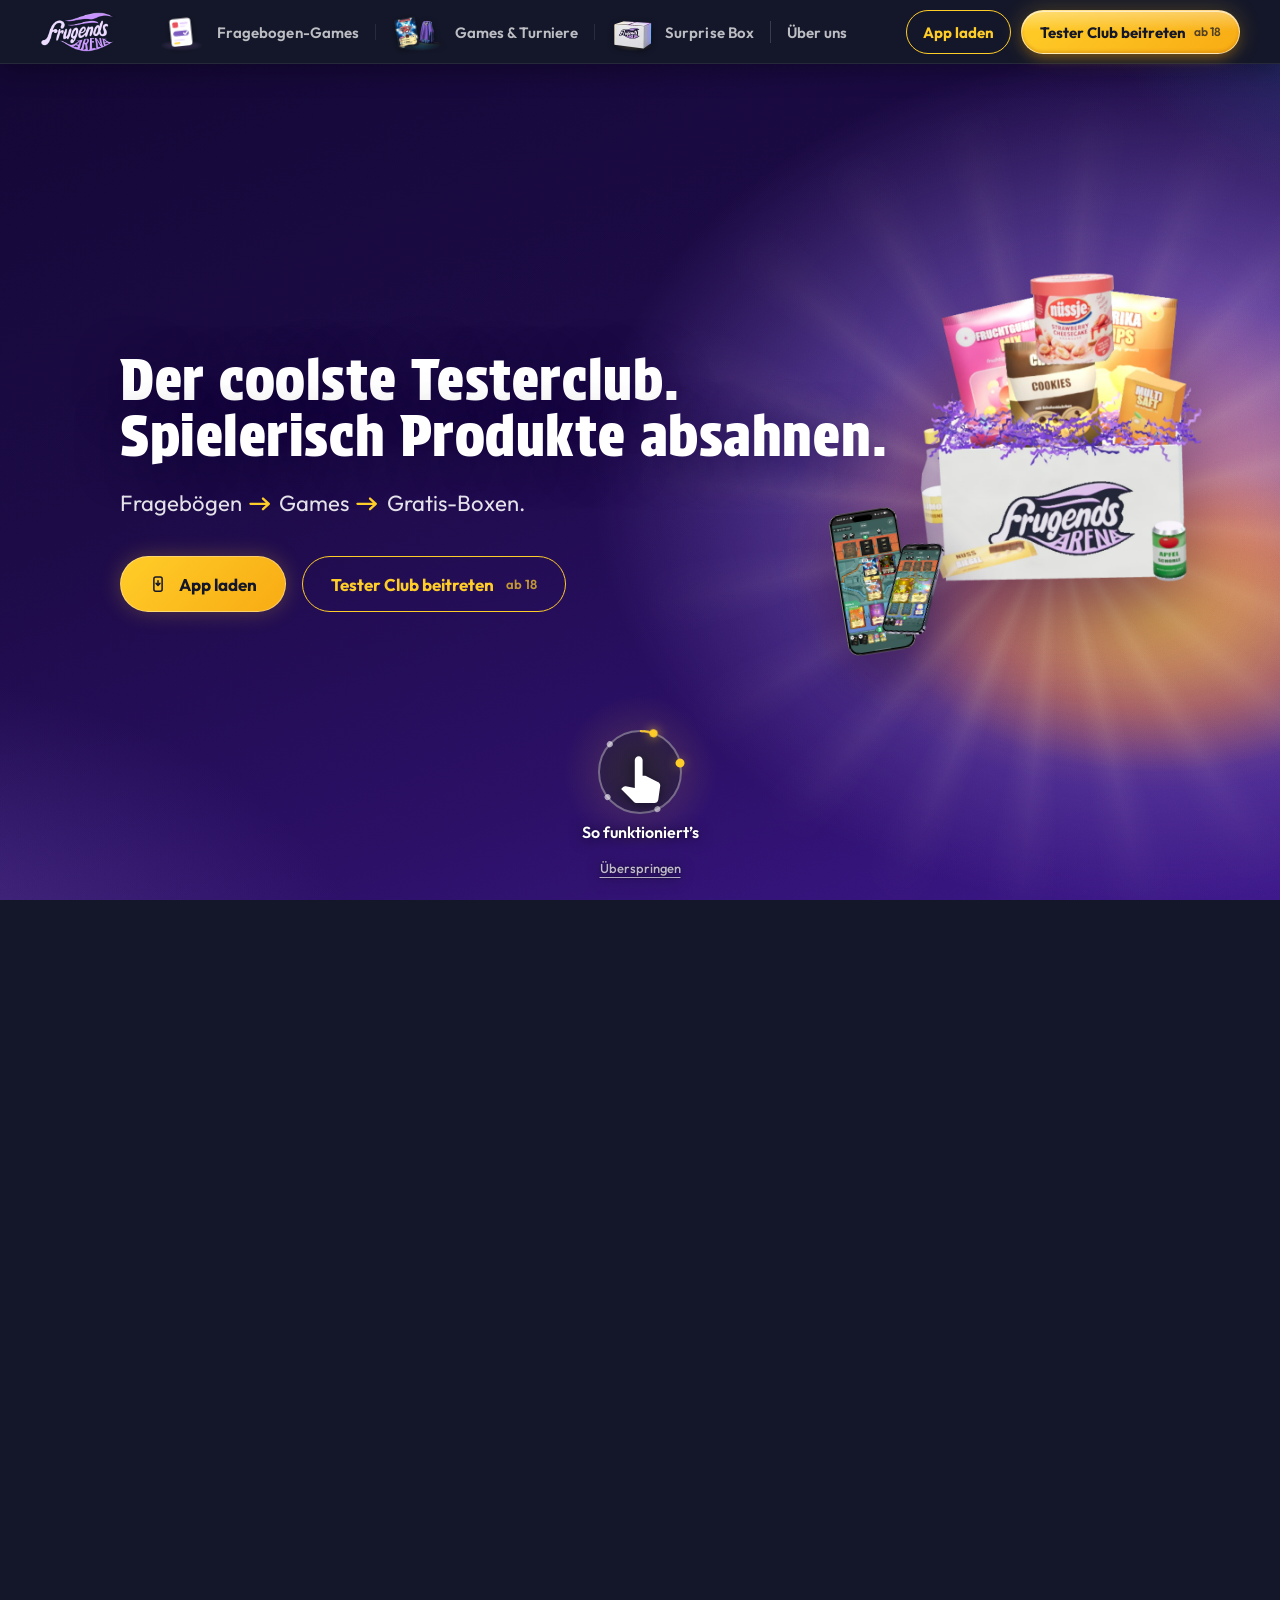
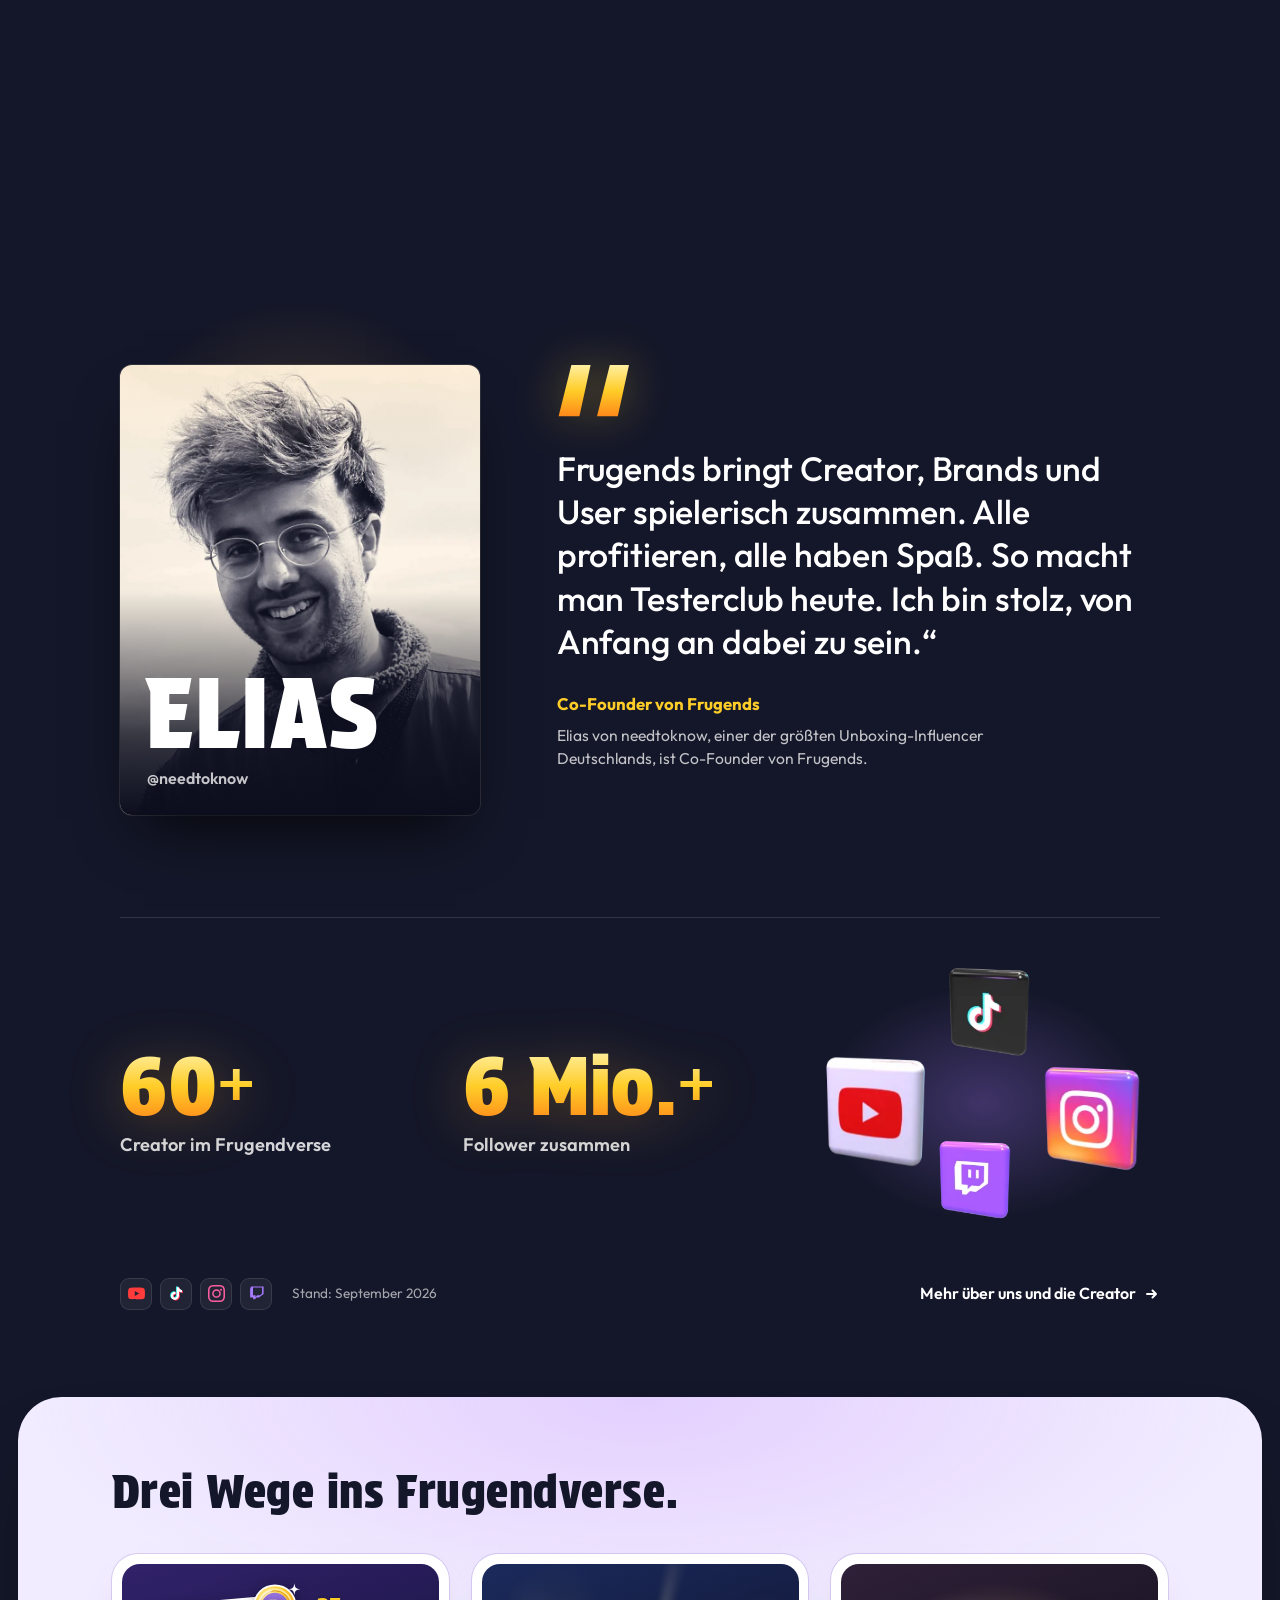
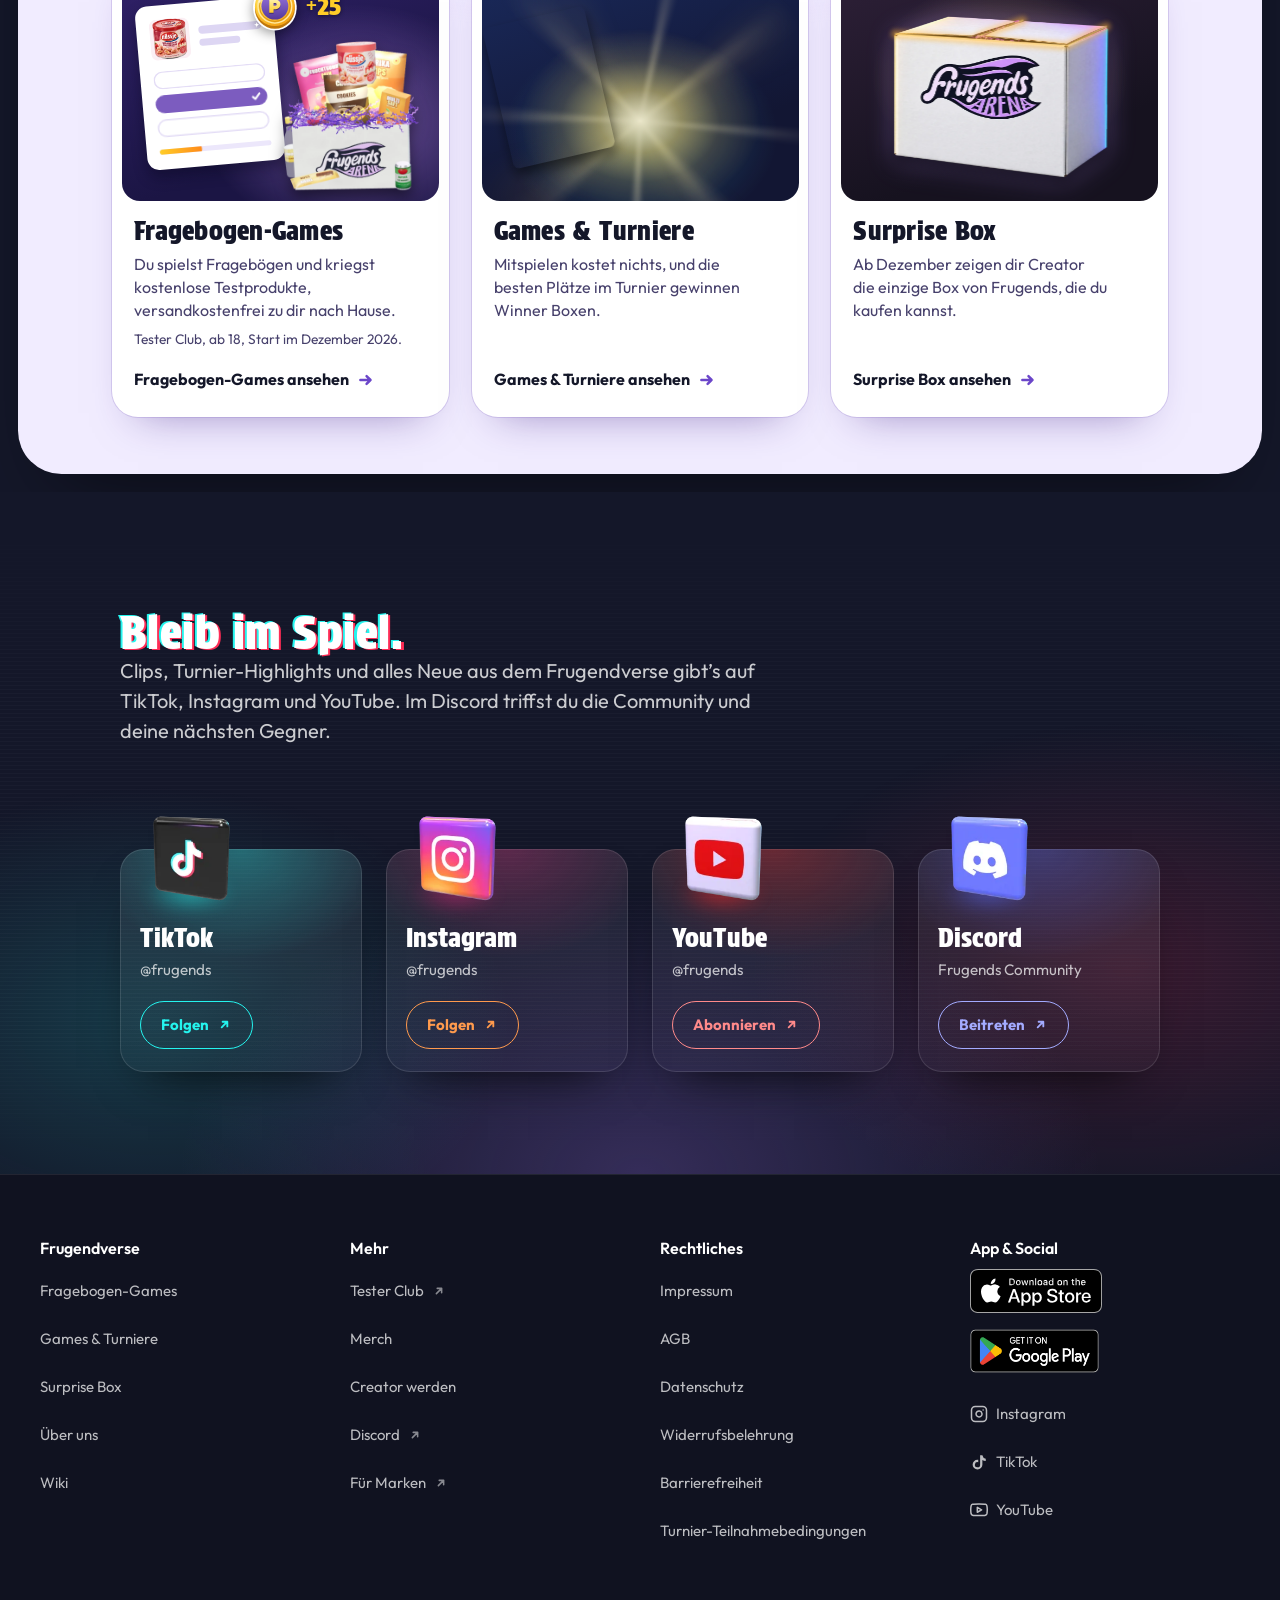
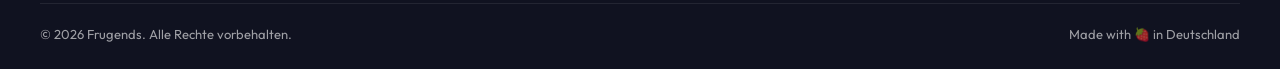
==== index.html @ 18694c2d "staging: Export relaunch/runde-3@bf240bb (2026-10-22 18:13)" ====
<!doctype html>
<html lang="de" class="cinema-snap">
  <head>
<meta name="robots" content="noindex, nofollow">
    <meta charset="utf-8">
    <meta name="viewport" content="width=device-width, initial-scale=1">

    
      
    

    
      <title>Frugends — Mit Power ins Frugendverse!</title>
      <meta name="description" content="Frugends ist das Online-Kartenspiel mit kostenlosen Live-Turnieren in der Arena. Am Ende entscheidet dein Können. Mit Power ins Frugendverse!">
      
    

    <link rel="icon" type="image/png" href="assets/favicon.png">
    <link rel="apple-touch-icon" sizes="180x180" href="assets/apple-touch-icon.png">


    <link href="assets/tokens.css" rel="stylesheet" type="text/css" media="all" />
    <link href="assets/base.css" rel="stylesheet" type="text/css" media="all" />
    <link href="assets/components.css" rel="stylesheet" type="text/css" media="all" />
    <link href="assets/fg-design.css" rel="stylesheet" type="text/css" media="all" />
    <link href="assets/fg-app-modal.css" rel="stylesheet" type="text/css" media="all" />

    <style>
      /* Shopify wickelt jede Section in einen Wrapper-DIV. Die Shell
         (Header/Footer) braucht ihre Kinder als direkte body-Nachbarn
         (sticky Header, .nav-checkbox ~ Sibling-Selektoren) — analog
         zum [data-include]{display:contents}-Trick des Static-Builds. */
      .fg-contents { display: contents; }
    </style>

    
      

<script type="application/ld+json">
{
  "@context": "https://schema.org",
  "@graph": [
    {
      "@type": "Organization",
      "@id": "https://frugends.com/#organization",
      "name": "Frugends",
      "url": "https://frugends.com",
      "logo": "https://christo-malaga.github.io/frugends-relaunch-staging/assets/fg_arena_logo.png",
      "foundingDate": "2025",
      "sameAs": [
        "https://www.instagram.com/frugends/",
        "https://www.tiktok.com/@frugends",
        "https://www.youtube.com/@frugends",
        "https://www.threads.net/@frugends",
        "https://www.twitch.tv/frugends"
      ]
    },
    {
      "@type": "WebSite",
      "@id": "https://frugends.com/#website",
      "url": "https://frugends.com",
      "name": "Frugends",
      "inLanguage": "de-DE",
      "publisher": { "@id": "https://frugends.com/#organization" },
      "potentialAction": {
        "@type": "SearchAction",
        "target": "https://frugends.com/search?q={search_term_string}",
        "query-input": "required name=search_term_string"
      }
    }
  ]
}
</script>

<meta property="og:type" content="website">
<meta property="og:site_name" content="Frugends">
<meta property="og:locale" content="de_DE">
<meta property="og:title" content="Frugends — Mit Power ins Frugendverse!">
<meta property="og:description" content="Frugends ist das Online-Kartenspiel mit kostenlosen Live-Turnieren in der Arena. Am Ende entscheidet dein Können. Mit Power ins Frugendverse!">
<meta property="og:url" content="https://frugends.com">
<meta property="og:image" content="https://christo-malaga.github.io/frugends-relaunch-staging/assets/og-default.png">
<meta property="og:image:width" content="1200">
<meta property="og:image:height" content="630">
<meta name="twitter:card" content="summary_large_image">
<meta name="twitter:title" content="Frugends — Mit Power ins Frugendverse!">
<meta name="twitter:description" content="Frugends ist das Online-Kartenspiel mit kostenlosen Live-Turnieren in der Arena. Am Ende entscheidet dein Können. Mit Power ins Frugendverse!">
<meta name="twitter:image" content="https://christo-malaga.github.io/frugends-relaunch-staging/assets/og-default.png">

    

    <!-- Google Tag Manager -->
    <!-- GTM lokal deaktiviert (PREVIEW_TRACKING=1 zum Aktivieren) -->
    <!-- End Google Tag Manager -->
  </head>

  <body>
    
      <div id="shopify-section-sections--local__fg_header" class="shopify-section shopify-section-group-header_group fg-contents">


<a class="fg-skip" href="#main">Zum Inhalt springen</a>

<header class="site-header fg-kopf" data-fg-kopf
        data-store-ios-qr="https://apps.apple.com/de/app/frugends/id6749146042?ct=hp-qr" data-store-android-qr="https://play.google.com/store/apps/details?id=com.frugends.mobile&amp;referrer=utm_source%3Dfrugends.com%26utm_medium%3Dreferral%26utm_campaign%3Dwebsite%26utm_content%3Dqr">
  <div class="fg-kopf__bar">

    <a class="fg-kopf__logo" href="./" aria-label="Frugends Startseite" aria-current="page">
        <img src="assets/fg_arena_logo.png" alt="" width="76" height="40">
    </a>

    <nav class="fg-kopf__nav" aria-label="Hauptnavigation">
      <ul class="fg-kopf__wege" role="list">
          <li class="fg-kopf__punkt" >
            <a class="fg-kopf__weg fg-weg--produkt" data-fg-mini
               href="pages/fragebogen-games/">
<span class="fg-mini fg-mini--fragebogen" aria-hidden="true">
  <svg class="fg-mini__teil fg-mini__bogen" viewBox="0 0 20 26" focusable="false"><rect class="fg-mini__blatt" x=".5" y=".5" width="19" height="25" rx="3"/><rect class="fg-mini__produkt" x="3" y="3.5" width="5" height="5" rx="1.2"/><rect class="fg-mini__zeile" x="9.5" y="4" width="7.5" height="1.6" rx=".8"/><rect class="fg-mini__zeile fg-mini__zeile--hell" x="9.5" y="6.9" width="5" height="1.6" rx=".8"/><rect class="fg-mini__antwort" x="3" y="11.5" width="14" height="4.6" rx="2.3"/><path class="fg-mini__haken" d="M12.4 13.9l1.3 1.2 2.1-2.4"/><rect class="fg-mini__zeile fg-mini__zeile--hell" x="3" y="19" width="10" height="1.6" rx=".8"/><rect class="fg-mini__punkte" x="3" y="21.8" width="5.5" height="1.5" rx=".75"/></svg>
  <img class="fg-mini__teil fg-mini__box" src="assets/fg-nav-ikon-testbox.webp" alt="" width="120" height="132" loading="lazy" decoding="async" draggable="false">
  <svg class="fg-mini__teil fg-mini__muenze" viewBox="0 0 16 16" focusable="false"><circle class="fg-mini__muenze-rand" cx="8" cy="8" r="7.5"/><circle class="fg-mini__muenze-mitte" cx="8" cy="8" r="5.5"/><path class="fg-mini__muenze-p" d="M6.7 11.2V4.9h1.9a1.85 1.85 0 0 1 0 3.7H6.7"/></svg>
</span>

              <span class="fg-kopf__wort">Fragebogen-Games</span>
            </a>
          </li>
          <li class="fg-kopf__punkt" >
            <a class="fg-kopf__weg fg-weg--arena" data-fg-mini
               href="pages/turniere/">
<span class="fg-mini fg-mini--turniere" aria-hidden="true">
  <img class="fg-mini__teil fg-mini__cape" src="assets/fg-nav-ikon-handy.webp" alt="" width="128" height="102" loading="lazy" decoding="async" draggable="false">
  <img class="fg-mini__teil fg-mini__karte" src="assets/fg-nav-ikon-karte.webp" alt="" width="81" height="112" loading="lazy" decoding="async" draggable="false">
  <img class="fg-mini__teil fg-mini__winner" src="assets/fg-nav-ikon-winner.webp" alt="" width="132" height="102" loading="lazy" decoding="async" draggable="false">
</span>

              <span class="fg-kopf__wort">Games &amp; Turniere</span>
            </a>
          </li>
          <li class="fg-kopf__punkt" >
            <a class="fg-kopf__weg fg-weg--senke" data-fg-mini
               href="pages/surprise-box/">
<span class="fg-mini fg-mini--surprise" aria-hidden="true">
  <span class="fg-mini__teil fg-mini__licht"></span>
  <img class="fg-mini__teil fg-mini__surprise" src="assets/fg-nav-ikon-surprise.webp" alt="" width="150" height="116" loading="lazy" decoding="async" draggable="false">
</span>

              <span class="fg-kopf__wort">Surprise Box</span>
            </a>
          </li>
      </ul>
      <ul class="fg-kopf__liste" role="list">
          <li class="fg-kopf__punkt" >
            <a class="fg-kopf__weg fg-kopf__weg--text" href="pages/uber-uns/">
              <span class="fg-kopf__wort">Über uns</span>
            </a>
          </li>
      </ul>
    </nav>

    <div class="fg-kopf__rechts">
      <a class="fg-pille fg-pille--linie fg-kopf__app fg-kopf__app--linie" href="pages/turniere/"
         data-fg-app="header" data-store-ios="https://apps.apple.com/de/app/frugends/id6749146042?ct=hp-header" data-store-android="https://play.google.com/store/apps/details?id=com.frugends.mobile&amp;referrer=utm_source%3Dfrugends.com%26utm_medium%3Dreferral%26utm_campaign%3Dwebsite%26utm_content%3Dheader"
         aria-haspopup="dialog">App laden</a>
      <a class="fg-pille fg-pille--kopf fg-kopf__tc" href="https://testerclub.frugends.com/?utm_source=frugends.com&utm_medium=referral&utm_campaign=website&utm_content=header" target="_blank" rel="noopener">
Tester Club beitreten        <span class="fg-kopf__alter">ab 18</span>
        <span class="fg-sr">(neuer Tab)</span>
      </a>
      <a class="fg-pille fg-kopf__app fg-kopf__app--handy" href="pages/turniere/"
         data-fg-app="header" data-store-ios="https://apps.apple.com/de/app/frugends/id6749146042?ct=hp-header" data-store-android="https://play.google.com/store/apps/details?id=com.frugends.mobile&amp;referrer=utm_source%3Dfrugends.com%26utm_medium%3Dreferral%26utm_campaign%3Dwebsite%26utm_content%3Dheader"
         aria-haspopup="dialog">App laden</a>

      <button type="button" class="fg-kopf__burger" data-fg-burger
              aria-expanded="false" aria-controls="fg-menue" aria-label="Menü öffnen">
        <span class="fg-kopf__burger-linie" aria-hidden="true"></span>
        <span class="fg-kopf__burger-linie" aria-hidden="true"></span>
      </button>
    </div>

  </div>
</header>

<div class="fg-menue" id="fg-menue" data-fg-menue role="dialog" aria-modal="true" aria-labelledby="fg-menue-titel" hidden>
  <div class="fg-menue__leiste">
    <h2 class="fg-sr" id="fg-menue-titel">Menü</h2>
    <button type="button" class="fg-menue__zu" data-fg-menue-zu aria-label="Menü schließen">
      <span class="fg-kopf__burger-linie" aria-hidden="true"></span>
      <span class="fg-kopf__burger-linie" aria-hidden="true"></span>
    </button>
  </div>
  <div class="fg-menue__flaeche">
  <nav class="fg-menue__innen" aria-label="Wege und Seiten">

    <ul class="fg-menue__wege" role="list">
          <li >
            <a class="fg-menue__weg fg-weg--produkt" data-fg-mini href="pages/fragebogen-games/">
              <span class="fg-menue__bild">
<span class="fg-mini fg-mini--fragebogen" aria-hidden="true">
  <svg class="fg-mini__teil fg-mini__bogen" viewBox="0 0 20 26" focusable="false"><rect class="fg-mini__blatt" x=".5" y=".5" width="19" height="25" rx="3"/><rect class="fg-mini__produkt" x="3" y="3.5" width="5" height="5" rx="1.2"/><rect class="fg-mini__zeile" x="9.5" y="4" width="7.5" height="1.6" rx=".8"/><rect class="fg-mini__zeile fg-mini__zeile--hell" x="9.5" y="6.9" width="5" height="1.6" rx=".8"/><rect class="fg-mini__antwort" x="3" y="11.5" width="14" height="4.6" rx="2.3"/><path class="fg-mini__haken" d="M12.4 13.9l1.3 1.2 2.1-2.4"/><rect class="fg-mini__zeile fg-mini__zeile--hell" x="3" y="19" width="10" height="1.6" rx=".8"/><rect class="fg-mini__punkte" x="3" y="21.8" width="5.5" height="1.5" rx=".75"/></svg>
  <img class="fg-mini__teil fg-mini__box" src="assets/fg-nav-ikon-testbox.webp" alt="" width="120" height="132" loading="lazy" decoding="async" draggable="false">
  <svg class="fg-mini__teil fg-mini__muenze" viewBox="0 0 16 16" focusable="false"><circle class="fg-mini__muenze-rand" cx="8" cy="8" r="7.5"/><circle class="fg-mini__muenze-mitte" cx="8" cy="8" r="5.5"/><path class="fg-mini__muenze-p" d="M6.7 11.2V4.9h1.9a1.85 1.85 0 0 1 0 3.7H6.7"/></svg>
</span>

              </span>
              <span class="fg-menue__text">
                <span class="fg-menue__titel">Fragebogen-Games</span>
              </span>
            </a>
          </li>
          <li >
            <a class="fg-menue__weg fg-weg--arena" data-fg-mini href="pages/turniere/">
              <span class="fg-menue__bild">
<span class="fg-mini fg-mini--turniere" aria-hidden="true">
  <img class="fg-mini__teil fg-mini__cape" src="assets/fg-nav-ikon-handy.webp" alt="" width="128" height="102" loading="lazy" decoding="async" draggable="false">
  <img class="fg-mini__teil fg-mini__karte" src="assets/fg-nav-ikon-karte.webp" alt="" width="81" height="112" loading="lazy" decoding="async" draggable="false">
  <img class="fg-mini__teil fg-mini__winner" src="assets/fg-nav-ikon-winner.webp" alt="" width="132" height="102" loading="lazy" decoding="async" draggable="false">
</span>

              </span>
              <span class="fg-menue__text">
                <span class="fg-menue__titel">Games &amp; Turniere</span>
              </span>
            </a>
          </li>
          <li >
            <a class="fg-menue__weg fg-weg--senke" data-fg-mini href="pages/surprise-box/">
              <span class="fg-menue__bild">
<span class="fg-mini fg-mini--surprise" aria-hidden="true">
  <span class="fg-mini__teil fg-mini__licht"></span>
  <img class="fg-mini__teil fg-mini__surprise" src="assets/fg-nav-ikon-surprise.webp" alt="" width="150" height="116" loading="lazy" decoding="async" draggable="false">
</span>

              </span>
              <span class="fg-menue__text">
                <span class="fg-menue__titel">Surprise Box</span>
              </span>
            </a>
          </li>
    </ul>

    <ul class="fg-menue__links" role="list">
          <li >
            <a class="fg-menue__link" href="pages/uber-uns/"
>
Über uns            </a>
          </li>
          <li >
            <a class="fg-menue__link" href="pages/wiki/"
>
Wiki            </a>
          </li>
          <li >
            <a class="fg-menue__link" href="pages/merch/"
>
Merch            </a>
          </li>
          <li >
            <a class="fg-menue__link" href="https://discord.gg/ZKPhmDGtXy"
 target="_blank" rel="noopener">
Discord                <svg class="fg-raus" viewBox="0 0 16 16" aria-hidden="true" focusable="false"><path d="M5 11 11 5M6 5h5v5" fill="none" stroke="currentColor" stroke-width="1.8" stroke-linecap="round" stroke-linejoin="round"/></svg>
                <span class="fg-sr">(neuer Tab)</span>
            </a>
          </li>
    </ul>

    <div class="fg-menue__aufrufe">
      <a class="fg-pille fg-pille--gross" href="pages/turniere/"
         data-fg-app="menu" data-store-ios="https://apps.apple.com/de/app/frugends/id6749146042?ct=hp-menu" data-store-android="https://play.google.com/store/apps/details?id=com.frugends.mobile&amp;referrer=utm_source%3Dfrugends.com%26utm_medium%3Dreferral%26utm_campaign%3Dwebsite%26utm_content%3Dmenu"
         aria-haspopup="dialog">App laden</a>
      <a class="fg-pille fg-pille--gross fg-pille--linie" href="https://testerclub.frugends.com/?utm_source=frugends.com&utm_medium=referral&utm_campaign=website&utm_content=menu" target="_blank" rel="noopener">
Tester Club beitreten        <span class="fg-menue__alter">ab 18</span>
        <span class="fg-sr">(neuer Tab)</span>
      </a>
    </div>

  </nav>
  </div>
</div>


</div>
<div id="shopify-section-sections--local__my_company" class="shopify-section shopify-section-group-header_group">



</div>
    

    <main id="main">
      <div id="shopify-section-template--local__hero" class="shopify-section"><script>
  (function (h) {
    if ((window.scrollY || 0) > 5) return;
    h.classList.add('fgi-startbild-an');
    window.addEventListener('scroll', function () {
      if (window.scrollY > 24 && !document.querySelector('.fgi-start')) h.classList.remove('fgi-startbild-an');
    }, { passive: true });
  })(document.documentElement);
</script>
<link href="assets/fgi-hero.css" rel="stylesheet" type="text/css" media="all" />
<section class="fgi fgi-insel" data-fg-island="hero" data-section-id="template--local__hero">
  <div data-fg-root>
<div class="fgi-fallback"><div class="fgi-fallback__erst"><div class="h3d__intro"><div class="h3d__intro-inner container"><div class="p-hero__text fgi-intro"><h1 id="hero-titel" class="p-hero__titel fgi-titel"><span class="fgi-titel__satz">Der coolste Testerclub.</span> <span class="fgi-titel__satz">Spielerisch Produkte absahnen.</span></h1><p class="p-hero__sub fgi-unterzeile"><span class="p-hero__satz"><span class="p-hero__vorpfeil">Fragebögen<svg class="p-hero__pfeil" viewBox="0 0 24 14" aria-hidden="true" focusable="false"><path d="M1.5 7h19M14.5 1.5L20.5 7l-6 5.5" fill="none" stroke="currentColor" stroke-width="2.4" stroke-linecap="round" stroke-linejoin="round"></path></svg></span> <span class="p-hero__vorpfeil">Games<svg class="p-hero__pfeil" viewBox="0 0 24 14" aria-hidden="true" focusable="false"><path d="M1.5 7h19M14.5 1.5L20.5 7l-6 5.5" fill="none" stroke="currentColor" stroke-width="2.4" stroke-linecap="round" stroke-linejoin="round"></path></svg></span> <span class="p-hero__wort">Gratis-Boxen.</span></span></p><div class="fgi-aufrufe"><div class="fgi-aufruf"><button type="button" class="fg-pille fg-pille--gross fgi-app" aria-haspopup="dialog"><svg class="fg-pille__ico" viewBox="0 0 24 24" aria-hidden="true" focusable="false"><rect x="6.5" y="2.5" width="11" height="19" rx="2.6" fill="none" stroke="currentColor" stroke-width="2"></rect><path d="M12 7.5v6.2M9.4 11.2 12 13.8l2.6-2.6" fill="none" stroke="currentColor" stroke-width="2" stroke-linecap="round" stroke-linejoin="round"></path></svg><span class="fgi-lang">App laden</span><span class="fgi-kurz" aria-hidden="true">App laden</span></button></div><div class="fgi-aufruf"><a class="fg-pille fg-pille--gross fg-pille--linie fgi-tc" href="https://testerclub.frugends.com/?utm_source=frugends.com&amp;utm_medium=referral&amp;utm_campaign=website&amp;utm_content=hero" target="_blank" rel="noopener" title="Voranmeldung als Tester: Bewerbung jetzt, ab 18, Start des Tester Clubs im Dezember 2026"><span class="fgi-lang">Tester Club beitreten</span><span class="fgi-kurz" aria-hidden="true">Tester Club beitreten</span><span class="fgi-tc__alter">ab 18</span></a></div></div></div><div class="fgi-startbild" aria-hidden="true"><div class="fgi-startbild__welt"><div class="fgi-startbild__licht"></div><div class="fgi-startbild__strahlen"></div><div class="fgi-startbild__korn"></div></div><div class="fgi-startbild__dinge"><span class="fgi-startbild__ding fgi-startbild__ding--box"></span><span class="fgi-startbild__ding fgi-startbild__ding--handy"></span></div></div></div></div><button type="button" class="h3d__hinweis" data-ruht="" aria-label="Weiter" aria-describedby=":R9:"><span class="h3d__hinweis-inhalt"><span class="h3d__dial" aria-hidden="true"><span class="h3d__dial-glut"></span><span class="h3d__dial-welle"></span><span class="h3d__dial-spur"></span><span class="h3d__dial-halb h3d__dial-halb--r"><span class="h3d__dial-bogen"></span></span><span class="h3d__dial-halb h3d__dial-halb--l"><span class="h3d__dial-bogen"></span></span><span class="h3d__dial-station" style="--w:77.42deg"></span><span class="h3d__dial-station" style="--w:154.84deg"></span><span class="h3d__dial-station" style="--w:232.26deg"></span><span class="h3d__dial-station" style="--w:312.58deg"></span><span class="h3d__dial-kopf"></span><span class="h3d__dial-mitte"><span class="h3d__geste"><span class="h3d__geste-welle"></span><span class="h3d__geste-hand"><svg viewBox="4 4 16 20" focusable="false" aria-hidden="true"><path fill="currentColor" d="M18.84 15.87l-4.54-2.26c-.17-.07-.35-.11-.54-.11H13v-6c0-.83-.67-1.5-1.5-1.5S10 6.67 10 7.5v10.74l-3.43-.72c-.08-.01-.15-.03-.24-.03-.31 0-.59.13-.79.33l-.79.8 4.94 4.94c.27.27.65.44 1.06.44h6.79c.75 0 1.36-.55 1.47-1.28l.75-5.27c.01-.07.02-.14.02-.2 0-.62-.38-1.16-.91-1.38z"></path></svg></span></span></span></span></span></button><span id=":R9:" class="h3d__hinweis-sr">So funktioniert’s</span><span class="fgi-tipp__text" aria-hidden="true">So funktioniert’s</span><a class="fgi-tipp__weg" href="#fgi-nach-hero">Überspringen</a></div><ol id="fgi-beats" class="fgi-fallback__beats" aria-label="Das Frugendverse"><li><strong>Free Unboxing für deine Fragebogen-Games.</strong> Spiel dich durch die Fragen und hol dir die Testbox mit neuen Sachen cooler Brands. Versand inklusive, ab 18. <a href="pages/fragebogen-games/">Fragebogen-Game ausprobieren</a></li><li><strong>Krasse Turniere, echte Rewards.</strong> Jetzt das Kartenspiel, ab Dezember ein zweites Game. Die Besten im Turnier holen Winner Boxen. <a href="pages/turniere/">Games &amp; Turniere ansehen</a></li><li><strong>Die Surprise Box. Ab Dezember.</strong> Deine Lieblings-Creator zeigen sie zuerst, dann packst du selbst aus. Die einzige Box von Frugends, die du kaufen kannst. <a href="pages/surprise-box/">Surprise Box ansehen</a></li><li><strong>Jedes Spiel bringt Frugends Points.</strong> Sammle sie, steig Level für Level auf und hol dir Rewards. Je mehr Points, desto größer die Box.</li></ol><span id="fgi-nach-hero" class="fgi-nach-hero" tabindex="-1"></span></div>
  </div>
</section>
<script type="module" src="assets/fgi-hero.js"></script>


</div>
<div id="shopify-section-template--local__creator" class="shopify-section"><link href="assets/fgi-elias.css" rel="stylesheet" type="text/css" media="all" />
<section id="creator" class="fgi fgi-insel fgi-elias-insel" data-fg-island="elias" data-section-id="template--local__creator" aria-labelledby="creator-titel">
  <div data-fg-root>
<div class="fge"><div class="fge__innen"><h2 id="creator-titel" class="fge-sr">Creator im Frugendverse</h2><figure class="fge__stimme"><div class="fge__bild"><figure class="rw-held"><div class="rw-held__bild"><img src="assets/fgi-elias-giOr6X70.webp" width="800" height="1000" alt="Elias (@needtoknow), Co-Founder von Frugends" loading="lazy" decoding="async"/></div><figcaption><span class="rw-held__name">Elias</span><span class="rw-held__handle">@needtoknow</span></figcaption></figure></div><blockquote class="fge__zitat"><svg class="fge__marke" viewBox="0 0 96 64" aria-hidden="true" focusable="false"><defs><linearGradient id="fge-marke-gold" x1="0" y1="0" x2="0" y2="1"><stop offset="0" stop-color="#ffefa0"></stop><stop offset="0.5" stop-color="#ffcd28"></stop><stop offset="1" stop-color="#ff8a1a"></stop></linearGradient></defs><path d="M18 0h24L28 64H2Z M66 0h24L76 64H50Z" fill="url(#fge-marke-gold)"></path></svg><p>Frugends bringt Creator, Brands und User spielerisch zusammen. Alle profitieren, alle haben Spaß. So macht man Testerclub heute. Ich bin stolz, von Anfang an dabei zu sein.“</p></blockquote><figcaption class="fge__von"><span class="fge__rolle">Co-Founder von Frugends</span><span class="fge__satz">Elias von needtoknow, einer der größten Unboxing-Influencer Deutschlands, ist Co-Founder von Frugends.</span></figcaption></figure><div class="fge-band"><dl class="fge-kpis"><div class="fge-kpi fge-kpi--creator"><dt>Creator im Frugendverse</dt><dd><span class="fge-sr">60+</span><span class="fge-kpi__zahl" data-kpi="creator" aria-hidden="true">60+</span></dd></div><div class="fge-kpi fge-kpi--follower"><dt>Follower zusammen</dt><dd><span class="fge-sr">6 Mio.+</span><span class="fge-kpi__zahl" data-kpi="follower" aria-hidden="true">6 Mio.+</span></dd></div></dl><div class="fge-kacheln"><span class="fge-kachel fge-kachel--0"><span class="fg-kachel fg-kachel--youtube" aria-hidden="true"><img class="fg-kachel__streifen" src="assets/fg-kachel-youtube.webp" width="4608" height="192" alt="" loading="lazy" decoding="async" draggable="false"/></span></span><span class="fge-kachel fge-kachel--1"><span class="fg-kachel fg-kachel--tiktok" aria-hidden="true"><img class="fg-kachel__streifen" src="assets/fg-kachel-tiktok.webp" width="4608" height="192" alt="" loading="lazy" decoding="async" draggable="false"/></span></span><span class="fge-kachel fge-kachel--2"><span class="fg-kachel fg-kachel--instagram" aria-hidden="true"><img class="fg-kachel__streifen" src="assets/fg-kachel-instagram.webp" width="4608" height="192" alt="" loading="lazy" decoding="async" draggable="false"/></span></span><span class="fge-kachel fge-kachel--3"><span class="fg-kachel fg-kachel--twitch" aria-hidden="true"><img class="fg-kachel__streifen" src="assets/fg-kachel-twitch.webp" width="4608" height="192" alt="" loading="lazy" decoding="async" draggable="false"/></span></span></div><div class="fge-band__fuss"><ul class="fge-glyphen" aria-label="Plattformen der Creator"><li class="fge-glyph fge-glyph--youtube"><svg viewBox="0 0 24 24" aria-hidden="true" focusable="false"><path d="M23.5 6.2a3.02 3.02 0 0 0-2.12-2.14C19.5 3.55 12 3.55 12 3.55s-7.5 0-9.38.51A3.02 3.02 0 0 0 .5 6.2 31.5 31.5 0 0 0 0 12a31.5 31.5 0 0 0 .5 5.8 3.02 3.02 0 0 0 2.12 2.14c1.88.51 9.38.51 9.38.51s7.5 0 9.38-.51a3.02 3.02 0 0 0 2.12-2.14A31.5 31.5 0 0 0 24 12a31.5 31.5 0 0 0-.5-5.8zM9.6 15.6V8.4l6.2 3.6z" fill="currentColor" fill-rule="evenodd"></path></svg><span class="fge-sr">YouTube</span></li><li class="fge-glyph fge-glyph--tiktok"><svg viewBox="0 0 24 24" aria-hidden="true" focusable="false"><path d="M16.6 5.82s.51.5 0 0A4.28 4.28 0 0 1 15.54 3h-3.09v12.4a2.59 2.59 0 0 1-2.59 2.5 2.6 2.6 0 0 1-2.6-2.6c0-1.72 1.66-3.01 3.37-2.48V9.66c-3.45-.46-6.47 2.22-6.47 5.64 0 3.33 2.76 5.7 5.69 5.7 3.14 0 5.69-2.55 5.69-5.7V9.01a7.35 7.35 0 0 0 4.3 1.38V7.3s-1.88.09-3.24-1.48z" fill="#25F4EE" transform="translate(-1.2,-0.8)"></path><path d="M16.6 5.82s.51.5 0 0A4.28 4.28 0 0 1 15.54 3h-3.09v12.4a2.59 2.59 0 0 1-2.59 2.5 2.6 2.6 0 0 1-2.6-2.6c0-1.72 1.66-3.01 3.37-2.48V9.66c-3.45-.46-6.47 2.22-6.47 5.64 0 3.33 2.76 5.7 5.69 5.7 3.14 0 5.69-2.55 5.69-5.7V9.01a7.35 7.35 0 0 0 4.3 1.38V7.3s-1.88.09-3.24-1.48z" fill="#FE2C55" transform="translate(1.2,0.8)"></path><path d="M16.6 5.82s.51.5 0 0A4.28 4.28 0 0 1 15.54 3h-3.09v12.4a2.59 2.59 0 0 1-2.59 2.5 2.6 2.6 0 0 1-2.6-2.6c0-1.72 1.66-3.01 3.37-2.48V9.66c-3.45-.46-6.47 2.22-6.47 5.64 0 3.33 2.76 5.7 5.69 5.7 3.14 0 5.69-2.55 5.69-5.7V9.01a7.35 7.35 0 0 0 4.3 1.38V7.3s-1.88.09-3.24-1.48z" fill="#fff"></path></svg><span class="fge-sr">TikTok</span></li><li class="fge-glyph fge-glyph--instagram"><svg viewBox="0 0 24 24" aria-hidden="true" focusable="false"><path d="M12 2.16c3.2 0 3.58.01 4.85.07 3.25.15 4.77 1.69 4.92 4.92.06 1.27.07 1.65.07 4.85s-.01 3.58-.07 4.85c-.15 3.23-1.66 4.77-4.92 4.92-1.27.06-1.65.07-4.85.07s-3.58-.01-4.85-.07c-3.26-.15-4.77-1.7-4.92-4.92-.06-1.27-.07-1.65-.07-4.85s.01-3.58.07-4.85C2.38 3.92 3.9 2.38 7.15 2.23 8.42 2.17 8.8 2.16 12 2.16M12 0C8.74 0 8.33.01 7.05.07 2.7.27.27 2.69.07 7.05.01 8.33 0 8.74 0 12s.01 3.67.07 4.95c.2 4.36 2.62 6.78 6.98 6.98C8.33 23.99 8.74 24 12 24s3.67-.01 4.95-.07c4.35-.2 6.78-2.62 6.98-6.98.06-1.28.07-1.69.07-4.95s-.01-3.67-.07-4.95c-.2-4.35-2.62-6.78-6.98-6.98C15.67.01 15.26 0 12 0m0 5.84A6.16 6.16 0 1 0 18.16 12 6.16 6.16 0 0 0 12 5.84M12 16a4 4 0 1 1 4-4 4 4 0 0 1-4 4m6.41-10.85a1.44 1.44 0 1 0 1.44 1.44 1.44 1.44 0 0 0-1.44-1.44z" fill="currentColor" fill-rule="evenodd"></path></svg><span class="fge-sr">Instagram</span></li><li class="fge-glyph fge-glyph--twitch"><svg viewBox="0 0 24 24" aria-hidden="true" focusable="false"><path d="M4.27 2 3 5.27v12.46h4.27V20h2.4l2.26-2.27h3.47L22 12.53V2zm15.6 9.87-2.67 2.66h-4.27l-2.33 2.34v-2.34H7.07V3.6h12.8z" fill="currentColor" fill-rule="evenodd"></path></svg><span class="fge-sr">Twitch</span></li></ul><p class="fge__stand">Stand: September 2026</p><a class="fge__link" href="pages/uber-uns/#creator">Mehr über uns und die Creator<svg viewBox="0 0 16 16" width="16" height="16" aria-hidden="true" focusable="false"><path d="M3 8h9M8.5 4.5 12 8l-3.5 3.5" fill="none" stroke="currentColor" stroke-width="2" stroke-linecap="round" stroke-linejoin="round"></path></svg></a></div></div></div></div>
  </div>
</section>
<script type="module" src="assets/fgi-elias.js"></script>


</div>
<div id="shopify-section-template--local__tueren" class="shopify-section"><link href="assets/fgi-tueren.css" rel="stylesheet" type="text/css" media="all" />
<section class="fgi fgi-insel" data-fg-island="tueren" data-du-bist-hier="keine" data-section-id="template--local__tueren">
  <div data-fg-root>
<div class="fgw-sektion"><div class="fgw-sektion__innen"><p class="fgw-hier fgw-hier--fragebogen-games" aria-current="page"><span class="fgw-hier__punkt" aria-hidden="true"></span><span class="fgw-hier__vor">Du bist hier:</span><strong class="fgw-hier__name">Fragebogen-Games</strong><span class="fg-szene fgw-hier__szene" aria-hidden="true"><img class="fg-szene__folge" src="assets/fg-nav-szene-fragebogen.webp" width="2304" height="96" alt="" loading="lazy" decoding="async" draggable="false"/></span></p><p class="fgw-hier fgw-hier--turniere" aria-current="page"><span class="fgw-hier__punkt" aria-hidden="true"></span><span class="fgw-hier__vor">Du bist hier:</span><strong class="fgw-hier__name">Games &amp; Turniere</strong><span class="fg-szene fgw-hier__szene" aria-hidden="true"><img class="fg-szene__folge" src="assets/fg-nav-szene-turniere.webp" width="2304" height="96" alt="" loading="lazy" decoding="async" draggable="false"/></span></p><p class="fgw-hier fgw-hier--surprise-box" aria-current="page"><span class="fgw-hier__punkt" aria-hidden="true"></span><span class="fgw-hier__vor">Du bist hier:</span><strong class="fgw-hier__name">Surprise Box</strong><span class="fg-szene fgw-hier__szene" aria-hidden="true"><img class="fg-szene__folge" src="assets/fg-nav-szene-surprise.webp" width="2304" height="96" alt="" loading="lazy" decoding="async" draggable="false"/></span></p><h2 class="fgw-sektion__titel"><span class="fgw-titel--start">Drei Wege ins Frugendverse.</span><span class="fgw-titel--pfad">Noch zwei Wege ins Frugendverse.</span></h2><ul class="fgw-liste"><li class="fgw fgw--fragebogen-games"><div class="fgw__szene" aria-hidden="true"><span class="fgw-fb__bogen"><span class="fgw-fb__kopf"><img class="fgw-fb__produkt" src="assets/fgi-nuessje-strawberry-cheesecake-aSY-u2sn.webp" width="300" height="300" alt="" loading="lazy" decoding="async" draggable="false"/><span class="fgw-fb__frage"><i></i><i></i></span></span><span class="fgw-fb__antworten"><i class="fgw-fb__antwort"></i><i class="fgw-fb__antwort fgw-fb__antwort--wahl"><svg viewBox="0 0 16 16" aria-hidden="true" focusable="false"><path d="M3.5 8.5 6.5 11.5 12.5 4.5"></path></svg></i><i class="fgw-fb__antwort"></i></span><span class="fgw-fb__fortschritt"><i></i></span></span><span class="fgw-fb__muenze"><img src="data:image/svg+xml,%3Csvg%20xmlns%3D%22http%3A%2F%2Fwww.w3.org%2F2000%2Fsvg%22%20viewBox%3D%220%200%20120%20120%22%3E%3Cdefs%3E%0A%3CradialGradient%20id%3D%22f%22%20cx%3D%22.34%22%20cy%3D%22.3%22%20r%3D%22.85%22%3E%3Cstop%20offset%3D%220%22%20stop-color%3D%22%23fff4b8%22%2F%3E%3Cstop%20offset%3D%22.42%22%20stop-color%3D%22%23ffd23d%22%2F%3E%3Cstop%20offset%3D%221%22%20stop-color%3D%22%23f0960c%22%2F%3E%3C%2FradialGradient%3E%0A%3ClinearGradient%20id%3D%22m%22%20x1%3D%220%22%20y1%3D%220%22%20x2%3D%220%22%20y2%3D%221%22%3E%3Cstop%20offset%3D%220%22%20stop-color%3D%22%239a76e0%22%2F%3E%3Cstop%20offset%3D%221%22%20stop-color%3D%22%2355399a%22%2F%3E%3C%2FlinearGradient%3E%0A%3ClinearGradient%20id%3D%22p%22%20x1%3D%220%22%20y1%3D%220%22%20x2%3D%220%22%20y2%3D%221%22%3E%3Cstop%20offset%3D%220%22%20stop-color%3D%22%23fff1a8%22%2F%3E%3Cstop%20offset%3D%221%22%20stop-color%3D%22%23ffcd28%22%2F%3E%3C%2FlinearGradient%3E%0A%3C%2Fdefs%3E%0A%3Cg%20transform%3D%22translate(56%2058)%22%3E%3Ccircle%20cy%3D%226%22%20r%3D%2250%22%20fill%3D%22%23fff%22%2F%3E%3Ccircle%20r%3D%2250%22%20fill%3D%22%23fff%22%2F%3E%0A%3Ccircle%20cy%3D%226%22%20r%3D%2246%22%20fill%3D%22%23bf760a%22%2F%3E%3Ccircle%20r%3D%2246%22%20fill%3D%22url(%23f)%22%2F%3E%0A%3Ccircle%20r%3D%2239%22%20fill%3D%22none%22%20stroke%3D%22%23ffeaa3%22%20stroke-width%3D%223%22%2F%3E%3Ccircle%20r%3D%2235.5%22%20fill%3D%22none%22%20stroke%3D%22%23c9820c%22%20stroke-width%3D%222%22%20opacity%3D%22.75%22%2F%3E%0A%3Ccircle%20r%3D%2231%22%20fill%3D%22url(%23m)%22%2F%3E%0A%3Cpath%20d%3D%22M-13%20-15H2A11%2011%200%200%201%202%207H-3V15H-13ZM-3%20-7H1A3%203%200%200%201%201%20-1H-3Z%22%20transform%3D%22translate(0%202.6)%22%20fill%3D%22%2324173f%22%20fill-rule%3D%22evenodd%22%20opacity%3D%22.55%22%2F%3E%0A%3Cpath%20d%3D%22M-13%20-15H2A11%2011%200%200%201%202%207H-3V15H-13ZM-3%20-7H1A3%203%200%200%201%201%20-1H-3Z%22%20fill%3D%22url(%23p)%22%20fill-rule%3D%22evenodd%22%2F%3E%0A%3Cpath%20d%3D%22M-35%20-10A37%2037%200%200%201%20-10%20-35%22%20fill%3D%22none%22%20stroke%3D%22%23fff%22%20stroke-width%3D%225%22%20stroke-linecap%3D%22round%22%20opacity%3D%22.6%22%2F%3E%3C%2Fg%3E%0A%3Cg%20transform%3D%22translate(101%2019)%22%3E%3Cpath%20d%3D%22M0%20-14C1.5%20-3%203%20-1.5%2014%200C3%201.5%201.5%203%200%2014C-1.5%203%20-3%201.5%20-14%200C-3%20-1.5%20-1.5%20-3%200%20-14Z%22%20fill%3D%22%23fff%22%2F%3E%3C%2Fg%3E%0A%3Cg%20transform%3D%22translate(14%20101)%20scale(.5)%22%3E%3Cpath%20d%3D%22M0%20-14C1.5%20-3%203%20-1.5%2014%200C3%201.5%201.5%203%200%2014C-1.5%203%20-3%201.5%20-14%200C-3%20-1.5%20-1.5%20-3%200%20-14Z%22%20fill%3D%22%23fff%22%2F%3E%3C%2Fg%3E%0A%3C%2Fsvg%3E" width="120" height="120" alt="" draggable="false"/><b>+25</b></span><span class="fgw-fb__box fgw__vt"><img class="fgw-fb__boxbild" src="assets/fgi-surprise-box-v5W9mDfN.webp" width="680" height="720" alt="" loading="lazy" decoding="async" draggable="false"/></span></div><div class="fgw__text"><h3 class="fgw__titel">Fragebogen-Games</h3><p class="fgw__satz">Du spielst Fragebögen und kriegst kostenlose Testprodukte, versandkostenfrei zu dir nach Hause.</p><p class="fgw__hinweis">Tester Club, ab 18, Start im Dezember 2026.</p><a class="fgw__link" href="pages/fragebogen-games/">Fragebogen-Games ansehen<svg viewBox="0 0 16 16" aria-hidden="true" focusable="false"><path d="M3 8h9M8.5 4.5 12 8l-3.5 3.5"></path></svg></a></div></li><li class="fgw fgw--turniere"><div class="fgw__szene" aria-hidden="true"><span class="vt-glanz" aria-hidden="true"><i class="vt-glanz__strahlen"></i><i class="vt-glanz__strahlen vt-glanz__strahlen--2"></i><i class="vt-glanz__halo"></i><svg class="vt-glanz__funke" viewBox="-14 -14 28 28" style="left:13%;top:15%;--d:0s;--s:1"><path d="M0 -14C1.5 -3 3 -1.5 14 0C3 1.5 1.5 3 0 14C-1.5 3 -3 1.5 -14 0C-3 -1.5 -1.5 -3 0 -14Z"></path></svg><svg class="vt-glanz__funke" viewBox="-14 -14 28 28" style="left:86%;top:10%;--d:1.1s;--s:0.7"><path d="M0 -14C1.5 -3 3 -1.5 14 0C3 1.5 1.5 3 0 14C-1.5 3 -3 1.5 -14 0C-3 -1.5 -1.5 -3 0 -14Z"></path></svg><svg class="vt-glanz__funke" viewBox="-14 -14 28 28" style="left:92%;top:38%;--d:2.4s;--s:1"><path d="M0 -14C1.5 -3 3 -1.5 14 0C3 1.5 1.5 3 0 14C-1.5 3 -3 1.5 -14 0C-3 -1.5 -1.5 -3 0 -14Z"></path></svg><svg class="vt-glanz__funke" viewBox="-14 -14 28 28" style="left:7%;top:42%;--d:3.2s;--s:0.7"><path d="M0 -14C1.5 -3 3 -1.5 14 0C3 1.5 1.5 3 0 14C-1.5 3 -3 1.5 -14 0C-3 -1.5 -1.5 -3 0 -14Z"></path></svg><svg class="vt-glanz__funke" viewBox="-14 -14 28 28" style="left:64%;top:4%;--d:1.7s;--s:0.85"><path d="M0 -14C1.5 -3 3 -1.5 14 0C3 1.5 1.5 3 0 14C-1.5 3 -3 1.5 -14 0C-3 -1.5 -1.5 -3 0 -14Z"></path></svg><svg class="vt-glanz__funke" viewBox="-14 -14 28 28" style="left:31%;top:6%;--d:2.9s;--s:0.6"><path d="M0 -14C1.5 -3 3 -1.5 14 0C3 1.5 1.5 3 0 14C-1.5 3 -3 1.5 -14 0C-3 -1.5 -1.5 -3 0 -14Z"></path></svg></span><img class="fgw-gt__karte" src="assets/fgi-card-cherry-charger-Mk6RALkl.webp" width="512" height="708" alt="" loading="lazy" decoding="async" draggable="false"/><img class="fgw-gt__handy" src="assets/turniere-game2-cape.webp" width="640" height="525" alt="" loading="lazy" decoding="async" draggable="false"/><span class="fgw-gt__box fgw__vt"><img class="fgw-gt__boxbild" src="assets/wb-box-winner.webp" width="900" height="675" alt="" loading="lazy" decoding="async" draggable="false"/><span class="fgw-gt__band" style="clip-path:polygon(6% 59.6%, 78% 68.6%, 95.3% 55.4%, 95.3% 69.6%, 78% 83.9%, 6% 73.6%)" aria-hidden="true"></span></span></div><div class="fgw__text"><h3 class="fgw__titel">Games &amp; Turniere</h3><p class="fgw__satz">Mitspielen kostet nichts, und die besten Plätze im Turnier gewinnen Winner Boxen.</p><a class="fgw__link" href="pages/turniere/">Games &amp; Turniere ansehen<svg viewBox="0 0 16 16" aria-hidden="true" focusable="false"><path d="M3 8h9M8.5 4.5 12 8l-3.5 3.5"></path></svg></a></div></li><li class="fgw fgw--surprise-box"><div class="fgw__szene" aria-hidden="true"><span class="fgw-sb__box fgw__vt"><img class="fgw-sb__boxbild" src="assets/fgi-box-zu-IbEmAxs_.webp" width="900" height="675" alt="" loading="lazy" decoding="async" draggable="false"/><img class="fgw-sb__deckel" src="assets/fgi-box-zu-IbEmAxs_.webp" width="900" height="675" alt="" loading="lazy" decoding="async" draggable="false" style="clip-path:polygon(5.8% 16%, 27.8% 5.3%, 95.8% 10.7%, 95.8% 12.1%, 78.7% 22.8%, 5.8% 16.6%)"/><svg class="fgw-sb__fuge" viewBox="0 0 900 675" aria-hidden="true" focusable="false"><defs><filter id="fgw-fuge-weich" x="-10%" y="-60%" width="120%" height="220%"><feGaussianBlur stdDeviation="10"></feGaussianBlur></filter></defs><g class="fgw-sb__hof" filter="url(#fgw-fuge-weich)"><path d="M57 106 L705 151 L857 78"></path><path d="M372 114 L540 55"></path></g><g class="fgw-sb__linie"><path d="M57 106 L705 151 L857 78"></path><path d="M372 114 L540 55"></path></g></svg></span></div><div class="fgw__text"><h3 class="fgw__titel">Surprise Box</h3><p class="fgw__satz">Ab Dezember zeigen dir Creator die einzige Box von Frugends, die du kaufen kannst.</p><a class="fgw__link" href="pages/surprise-box/">Surprise Box ansehen<svg viewBox="0 0 16 16" aria-hidden="true" focusable="false"><path d="M3 8h9M8.5 4.5 12 8l-3.5 3.5"></path></svg></a></div></li></ul></div></div>
  </div>
</section>
<script type="module" src="assets/fgi-tueren.js"></script>


</div>
<div id="shopify-section-template--local__socials" class="shopify-section"><link href="assets/fgi-socials.css" rel="stylesheet" type="text/css" media="all" />
<section class="fgi fgi-insel" data-fg-island="socials" data-section-id="template--local__socials" aria-labelledby="socials-titel">
  <div data-fg-root>
<div class="fgs"><div class="fgs__innen"><h2 id="socials-titel" class="fgs__titel">Bleib im Spiel.</h2><p class="fgs__satz">Clips, Turnier-Highlights und alles Neue aus dem Frugendverse gibt’s auf TikTok, Instagram und YouTube. Im Discord triffst du die Community und deine nächsten Gegner.</p><ul class="fgs__liste"><li class="fgs__punkt" style="--farbe:#25f4ee;--farbe2:#fe2c55;--i:0"><a class="fgs-karte fgs-karte--tiktok" href="https://www.tiktok.com/@frugends" target="_blank" rel="noopener"><span class="fgs-karte__kachel"><span class="fg-kachel fg-kachel--tiktok" aria-hidden="true"><img class="fg-kachel__streifen" src="assets/fg-kachel-tiktok.webp" width="4608" height="192" alt="" loading="lazy" decoding="async" draggable="false"/></span></span><span class="fgs-karte__name">TikTok</span><span class="fgs-karte__handle">@frugends</span><span class="fg-pille fg-pille--linie fgs-karte__tun" style="--pille-farbe:#25f4ee">Folgen<svg class="fg-pille__ico" viewBox="0 0 16 16" aria-hidden="true" focusable="false"><path d="M5 11 11 5M6 5h5v5"></path></svg></span><span class="fg-sr">(neuer Tab)</span></a></li><li class="fgs__punkt" style="--farbe:#d62976;--farbe2:#fa7e1e;--i:1"><a class="fgs-karte fgs-karte--instagram" href="https://www.instagram.com/frugends/" target="_blank" rel="noopener"><span class="fgs-karte__kachel"><span class="fg-kachel fg-kachel--instagram" aria-hidden="true"><img class="fg-kachel__streifen" src="assets/fg-kachel-instagram.webp" width="4608" height="192" alt="" loading="lazy" decoding="async" draggable="false"/></span></span><span class="fgs-karte__name">Instagram</span><span class="fgs-karte__handle">@frugends</span><span class="fg-pille fg-pille--linie fgs-karte__tun" style="--pille-farbe:#ff9a4d">Folgen<svg class="fg-pille__ico" viewBox="0 0 16 16" aria-hidden="true" focusable="false"><path d="M5 11 11 5M6 5h5v5"></path></svg></span><span class="fg-sr">(neuer Tab)</span></a></li><li class="fgs__punkt" style="--farbe:#ff2a2a;--farbe2:#ff7a7a;--i:2"><a class="fgs-karte fgs-karte--youtube" href="https://www.youtube.com/@frugends" target="_blank" rel="noopener"><span class="fgs-karte__kachel"><span class="fg-kachel fg-kachel--youtube" aria-hidden="true"><img class="fg-kachel__streifen" src="assets/fg-kachel-youtube.webp" width="4608" height="192" alt="" loading="lazy" decoding="async" draggable="false"/></span></span><span class="fgs-karte__name">YouTube</span><span class="fgs-karte__handle">@frugends</span><span class="fg-pille fg-pille--linie fgs-karte__tun" style="--pille-farbe:#ff8a8a">Abonnieren<svg class="fg-pille__ico" viewBox="0 0 16 16" aria-hidden="true" focusable="false"><path d="M5 11 11 5M6 5h5v5"></path></svg></span><span class="fg-sr">(neuer Tab)</span></a></li><li class="fgs__punkt" style="--farbe:#5865f2;--farbe2:#8f98ff;--i:3"><a class="fgs-karte fgs-karte--discord" href="https://discord.gg/ZKPhmDGtXy" target="_blank" rel="noopener"><span class="fgs-karte__kachel"><span class="fg-kachel fg-kachel--discord" aria-hidden="true"><img class="fg-kachel__streifen" src="assets/fg-kachel-discord.webp" width="4608" height="192" alt="" loading="lazy" decoding="async" draggable="false"/></span></span><span class="fgs-karte__name">Discord</span><span class="fgs-karte__handle">Frugends Community</span><span class="fg-pille fg-pille--linie fgs-karte__tun" style="--pille-farbe:#a3abff">Beitreten<svg class="fg-pille__ico" viewBox="0 0 16 16" aria-hidden="true" focusable="false"><path d="M5 11 11 5M6 5h5v5"></path></svg></span><span class="fg-sr">(neuer Tab)</span></a></li></ul></div></div>
  </div>
</section>
<script type="module" src="assets/fgi-socials.js"></script>


</div>
    </main>

    
      <div id="shopify-section-sections--local__fg_footer" class="shopify-section shopify-section-group-footer_group fg-contents">


<footer class="fg-fuss">
  <div class="fg-fuss__innen">
    <div class="fg-fuss__raster">

        <div class="fg-fuss__spalte fg-fuss__spalte--nav">
          <h2 class="fg-fuss__kopf" id="fg-fuss-nav">Frugendverse</h2>
          <ul class="fg-fuss__liste" role="list" aria-labelledby="fg-fuss-nav">
              <li >
                <a class="fg-fuss__link" href="pages/fragebogen-games/"
>
Fragebogen-Games                </a>
              </li>
              <li >
                <a class="fg-fuss__link" href="pages/turniere/"
>
Games &amp; Turniere                </a>
              </li>
              <li >
                <a class="fg-fuss__link" href="pages/surprise-box/"
>
Surprise Box                </a>
              </li>
              <li >
                <a class="fg-fuss__link" href="pages/uber-uns/"
>
Über uns                </a>
              </li>
              <li >
                <a class="fg-fuss__link" href="pages/wiki/"
>
Wiki                </a>
              </li>
          </ul>
        </div>
        <div class="fg-fuss__spalte fg-fuss__spalte--mehr">
          <h2 class="fg-fuss__kopf" id="fg-fuss-mehr">Mehr</h2>
          <ul class="fg-fuss__liste" role="list" aria-labelledby="fg-fuss-mehr">
              <li >
                <a class="fg-fuss__link" href="https://testerclub.frugends.com/?utm_source=frugends.com&utm_medium=referral&utm_campaign=website&utm_content=footer"
 target="_blank" rel="noopener">
Tester Club<svg class="fg-raus" viewBox="0 0 16 16" aria-hidden="true" focusable="false"><path d="M5 11 11 5M6 5h5v5" fill="none" stroke="currentColor" stroke-width="1.8" stroke-linecap="round" stroke-linejoin="round"/></svg><span class="fg-sr">(neuer Tab)</span>
                </a>
              </li>
              <li >
                <a class="fg-fuss__link" href="pages/merch/"
>
Merch                </a>
              </li>
              <li >
                <a class="fg-fuss__link" href="pages/creator/"
>
Creator werden                </a>
              </li>
              <li >
                <a class="fg-fuss__link" href="https://discord.gg/ZKPhmDGtXy"
 target="_blank" rel="noopener">
Discord<svg class="fg-raus" viewBox="0 0 16 16" aria-hidden="true" focusable="false"><path d="M5 11 11 5M6 5h5v5" fill="none" stroke="currentColor" stroke-width="1.8" stroke-linecap="round" stroke-linejoin="round"/></svg><span class="fg-sr">(neuer Tab)</span>
                </a>
              </li>
              <li >
                <a class="fg-fuss__link" href="https://business.frugends.com"
 target="_blank" rel="noopener">
Für Marken<svg class="fg-raus" viewBox="0 0 16 16" aria-hidden="true" focusable="false"><path d="M5 11 11 5M6 5h5v5" fill="none" stroke="currentColor" stroke-width="1.8" stroke-linecap="round" stroke-linejoin="round"/></svg><span class="fg-sr">(neuer Tab)</span>
                </a>
              </li>
          </ul>
        </div>
        <div class="fg-fuss__spalte fg-fuss__spalte--legal">
          <h2 class="fg-fuss__kopf" id="fg-fuss-legal">Rechtliches</h2>
          <ul class="fg-fuss__liste" role="list" aria-labelledby="fg-fuss-legal">
              <li >
                <a class="fg-fuss__link" href="pages/impressum/"
>
Impressum                </a>
              </li>
              <li >
                <a class="fg-fuss__link" href="pages/agb/"
>
AGB                </a>
              </li>
              <li >
                <a class="fg-fuss__link" href="pages/datenschutz/"
>
Datenschutz                </a>
              </li>
              <li >
                <a class="fg-fuss__link" href="pages/widerrufsbelehrung/"
>
Widerrufsbelehrung                </a>
              </li>
              <li >
                <a class="fg-fuss__link" href="pages/barrierefreiheit/"
>
Barrierefreiheit                </a>
              </li>
              <li >
                <a class="fg-fuss__link" href="pages/turnier-teilnahmebedingungen/"
>
Turnier-Teilnahmebedingungen                </a>
              </li>
          </ul>
        </div>

      <div class="fg-fuss__spalte fg-fuss__spalte--app">
        <h2 class="fg-fuss__kopf" id="fg-fuss-app">App &amp; Social</h2>
        <ul class="fg-fuss__stores" role="list">
          <li>
            <a class="fg-fuss__badge" href="https://apps.apple.com/de/app/frugends/id6749146042?ct=hp-footer" target="_blank" rel="noopener">
              <img class="fg-badge-apple" src="assets/badge-app-store.svg" alt="Laden im App Store" width="132" height="44" loading="lazy">
            </a>
          </li>
          <li>
            <a class="fg-fuss__badge" href="https://play.google.com/store/apps/details?id=com.frugends.mobile&referrer=utm_source%3Dfrugends.com%26utm_medium%3Dreferral%26utm_campaign%3Dwebsite%26utm_content%3Dfooter" target="_blank" rel="noopener">
              <img class="fg-badge-google" src="assets/badge-google-play.png" alt="Jetzt bei Google Play" width="165" height="64" loading="lazy">
            </a>
          </li>
        </ul>
        <ul class="fg-fuss__liste fg-fuss__liste--sozial" role="list" aria-labelledby="fg-fuss-app">
          <li>
            <a class="fg-fuss__link" href="https://www.instagram.com/frugends/" target="_blank" rel="noopener">
              <svg class="fg-fuss__sozial" viewBox="0 0 24 24" fill="none" stroke="currentColor" stroke-width="2" stroke-linecap="round" stroke-linejoin="round" aria-hidden="true" focusable="false"><rect x="2" y="2" width="20" height="20" rx="5" ry="5"/><path d="M16 11.37A4 4 0 1 1 12.63 8 4 4 0 0 1 16 11.37z"/><line x1="17.5" y1="6.5" x2="17.51" y2="6.5"/></svg>
              Instagram<span class="fg-sr">(neuer Tab)</span>
            </a>
          </li>
          <li>
            <a class="fg-fuss__link" href="https://www.tiktok.com/@frugends" target="_blank" rel="noopener">
              <svg class="fg-fuss__sozial" viewBox="0 0 24 24" fill="currentColor" aria-hidden="true" focusable="false"><path d="M16.5 3a5.5 5.5 0 0 0 4.5 4.5v3a8.5 8.5 0 0 1-4.5-1.3v6.3a6.5 6.5 0 1 1-6.5-6.5c.34 0 .67.03 1 .08v3.1a3.5 3.5 0 1 0 2.5 3.32V3h3z"/></svg>
              TikTok<span class="fg-sr">(neuer Tab)</span>
            </a>
          </li>
          <li>
            <a class="fg-fuss__link" href="https://www.youtube.com/@frugends" target="_blank" rel="noopener">
              <svg class="fg-fuss__sozial" viewBox="0 0 24 24" fill="none" stroke="currentColor" stroke-width="2" stroke-linecap="round" stroke-linejoin="round" aria-hidden="true" focusable="false"><path d="M22.54 6.42a2.78 2.78 0 0 0-1.94-2C18.88 4 12 4 12 4s-6.88 0-8.6.46a2.78 2.78 0 0 0-1.94 2A29 29 0 0 0 1 11.75a29 29 0 0 0 .46 5.33A2.78 2.78 0 0 0 3.4 19c1.72.46 8.6.46 8.6.46s6.88 0 8.6-.46a2.78 2.78 0 0 0 1.94-2 29 29 0 0 0 .46-5.25 29 29 0 0 0-.46-5.33z"/><polygon points="9.75 15.02 15.5 11.75 9.75 8.48 9.75 15.02"/></svg>
              YouTube<span class="fg-sr">(neuer Tab)</span>
            </a>
          </li>
        </ul>
      </div>

    </div>

    <div class="fg-fuss__zeile">
      <span>© <span class="footer-year">2026</span> Frugends. Alle Rechte vorbehalten.</span>
      <span>Made with 🍓 in Deutschland</span>
    </div>
  </div>
</footer>


</div>
<div class="app-modal" id="app-modal" role="dialog" aria-modal="true"
     aria-labelledby="app-modal-title" aria-describedby="app-modal-desc" hidden>
  <div class="app-modal__backdrop" data-app-close></div>
  <div class="app-modal__card glass" role="document">
    <button type="button" class="app-modal__close" data-app-close aria-label="Schließen">
      <svg viewBox="0 0 24 24" fill="none" stroke="currentColor" stroke-width="2" stroke-linecap="round" stroke-linejoin="round" aria-hidden="true"><line x1="18" y1="6" x2="6" y2="18"/><line x1="6" y1="6" x2="18" y2="18"/></svg>
    </button>

    <h2 id="app-modal-title" class="app-modal__title chapter-headline chapter-headline--gold">Hol dir Frugends</h2>
    <p id="app-modal-desc" class="app-modal__desc">Scann den Code mit deinem Handy oder wähl deinen Store. Die App ist kostenlos.</p>

    <div class="app-modal__wege">
      <figure class="app-modal__qr">
        <span class="app-modal__qr-feld">
          <svg xmlns="http://www.w3.org/2000/svg" viewBox="0 0 29 29" role="img" aria-label="QR-Code zur Frugends App" shape-rendering="crispEdges"><path stroke="#141729" d="M0 0.5h7m2 0h3m2 0h1m3 0h3m1 0h7m-29 1h1m5 0h1m1 0h1m3 0h2m2 0h3m1 0h1m1 0h1m5 0h1m-29 1h1m1 0h3m1 0h1m1 0h2m1 0h4m3 0h3m1 0h1m1 0h3m1 0h1m-29 1h1m1 0h3m1 0h1m4 0h1m1 0h1m3 0h1m1 0h2m1 0h1m1 0h3m1 0h1m-29 1h1m1 0h3m1 0h1m2 0h1m1 0h1m2 0h1m2 0h1m1 0h1m2 0h1m1 0h3m1 0h1m-29 1h1m5 0h1m4 0h1m1 0h1m2 0h1m2 0h1m2 0h1m5 0h1m-29 1h7m1 0h1m1 0h1m1 0h1m1 0h1m1 0h1m1 0h1m1 0h1m1 0h7m-19 1h3m2 0h1m1 0h4m-20 1h3m1 0h2m3 0h3m2 0h1m1 0h3m6 0h2m-28 1h1m1 0h2m1 0h1m2 0h1m3 0h2m1 0h1m2 0h7m3 0h1m-29 1h3m2 0h4m1 0h1m4 0h1m2 0h1m3 0h1m1 0h2m1 0h1m-25 1h1m1 0h1m3 0h3m2 0h3m1 0h3m2 0h2m3 0h1m-28 1h2m2 0h2m3 0h1m5 0h2m1 0h3m1 0h1m2 0h3m-29 1h1m2 0h2m3 0h1m1 0h1m1 0h2m2 0h2m1 0h1m2 0h2m1 0h2m1 0h1m-29 1h4m1 0h3m2 0h1m2 0h2m1 0h1m1 0h2m2 0h4m1 0h2m-29 1h1m1 0h4m1 0h3m1 0h2m1 0h2m2 0h3m3 0h2m1 0h2m-28 1h1m2 0h3m2 0h3m3 0h1m2 0h1m2 0h1m2 0h2m1 0h2m-26 1h2m2 0h1m3 0h2m3 0h1m4 0h1m4 0h1m-27 1h1m1 0h1m2 0h2m2 0h1m2 0h2m1 0h1m6 0h2m1 0h2m-25 1h1m5 0h1m1 0h2m1 0h1m3 0h2m1 0h3m1 0h5m-28 1h1m1 0h2m1 0h2m3 0h3m3 0h11m-20 1h1m3 0h2m2 0h1m1 0h1m1 0h1m3 0h2m1 0h2m-29 1h7m3 0h3m4 0h4m1 0h1m1 0h1m1 0h1m-27 1h1m5 0h1m1 0h2m1 0h2m1 0h1m3 0h1m1 0h1m3 0h1m2 0h1m-28 1h1m1 0h3m1 0h1m2 0h2m3 0h2m1 0h1m2 0h8m-28 1h1m1 0h3m1 0h1m1 0h4m2 0h1m4 0h1m4 0h2m1 0h1m-28 1h1m1 0h3m1 0h1m1 0h2m2 0h3m1 0h3m1 0h1m2 0h1m4 0h1m-29 1h1m5 0h1m1 0h2m1 0h4m1 0h1m1 0h4m2 0h1m2 0h1m-28 1h7m3 0h1m4 0h1m2 0h3m2 0h1m3 0h1"/></svg>
        </span>
        <figcaption class="app-modal__qr-text">Mit der Kamera scannen, der Code führt direkt in deinen Store.</figcaption>
      </figure>

      <div class="app-modal__stores">
        <a class="store-btn" href="https://apps.apple.com/de/app/frugends/id6749146042?ct=hp-modal"
           rel="noopener" target="_blank">
          <svg class="store-btn__logo" viewBox="0 0 24 24" fill="currentColor" aria-hidden="true"><path d="M17.05 12.54c-.02-2.06 1.68-3.05 1.76-3.1-0.96-1.4-2.46-1.6-2.99-1.62-1.27-.13-2.48.75-3.13.75-.64 0-1.64-.73-2.7-.71-1.39.02-2.67.81-3.38 2.05-1.44 2.5-.37 6.2 1.03 8.23.68.99 1.5 2.11 2.57 2.07 1.03-.04 1.42-.67 2.67-.67 1.24 0 1.6.67 2.69.65 1.11-.02 1.81-1.01 2.49-2.01.78-1.15 1.11-2.27 1.13-2.33-.02-.01-2.17-.83-2.19-3.29ZM15 6.4c.57-.69.95-1.65.85-2.6-.82.03-1.81.54-2.4 1.23-.53.61-.99 1.58-.86 2.51.91.07 1.84-.46 2.41-1.14Z"/></svg>
          <span class="store-btn__text">
            <span class="store-btn__small">Laden im</span>
            <span class="store-btn__big">App Store</span>
          </span>
        </a>

        <a class="store-btn" href="https://play.google.com/store/apps/details?id=com.frugends.mobile&referrer=utm_source%3Dfrugends.com%26utm_medium%3Dreferral%26utm_campaign%3Dwebsite%26utm_content%3Dmodal"
           rel="noopener" target="_blank">
          <svg class="store-btn__logo" viewBox="0 0 24 24" aria-hidden="true"><path fill="#00d3ff" d="M3.6 2.3c-.24.25-.38.64-.38 1.14v17.12c0 .5.14.89.38 1.14l.06.06 9.6-9.6v-.22l-9.6-9.6-.06.06Z"/><path fill="#ffce00" d="m16.5 15.34-3.24-3.24v-.22l3.24-3.24.07.04 3.84 2.18c1.1.62 1.1 1.64 0 2.27l-3.84 2.18-.07.03Z"/><path fill="#00f076" d="m16.57 15.3-3.31-3.31-9.66 9.66c.36.39.96.43 1.64.05l11.33-6.4Z"/><path fill="#ff3d44" d="M16.57 8.68 5.24 2.29c-.68-.39-1.28-.34-1.64.05l9.66 9.65 3.31-3.31Z"/></svg>
          <span class="store-btn__text">
            <span class="store-btn__small">Jetzt bei</span>
            <span class="store-btn__big">Google Play</span>
          </span>
        </a>
      </div>
    </div>
  </div>
</div>
    

    <script src="assets/main.js" defer></script>
    <script src="assets/fg-nav.js" defer></script>

    
      <script>
        // Ref-Parameter speichern
        (function() {
          const urlParams = new URLSearchParams(window.location.search);
          const ref = urlParams.get('ref');
          if (ref) {
            localStorage.setItem('referrer', ref);
            document.cookie = "referrer=" + ref + "; path=/; max-age=" + 60*60*24*30; // 30 Tage gültig
          }
        })();
      </script>
    

    <script>
      (function(){
        function hasStorefrontCookie(){
          return /(^|;\s*)(?:_secure_)?storefront_digest=/.test(document.cookie)
                  || /(^|;\s*)shopify_pass=/.test(document.cookie);
        }
        function readCookie(name){
          var m = document.cookie.match(new RegExp('(?:^|;\\s*)' + name.replace(/[.*+?^${}()|[\\]\\\\]/g,'\\$&') + '=([^;]*)'));
          return m ? decodeURIComponent(m[1]) : null;
        }
        function delCookie(name){
          document.cookie = name + '=; Path=/; Max-Age=0; SameSite=Lax; Secure';
          document.cookie = name + '=; Path=/; Max-Age=0; SameSite=Lax; Secure; Domain=frugends.com';
        }
        function sanitize(to){
          if(!to) return '';
          try{
            var u = new URL(to, location.origin);
            if (u.origin !== location.origin) return '';
            if (u.pathname.replace(/\/+$/,'') === '/password') return '';
            return u.pathname + u.search + u.hash;
          }catch(e){ return ''; }
        }

        if (!hasStorefrontCookie()) return;

        var to = readCookie('after_login_to');
        try { to = to || sessionStorage.getItem('after_login_to'); } catch(e){}
        to = sanitize(to);
        if (!to) { delCookie('after_login_to'); try{sessionStorage.removeItem('after_login_to');}catch(e){}; return; }

        var current = location.pathname + location.search + location.hash;
        if (current !== to) {
          delCookie('after_login_to');
          try{ sessionStorage.removeItem('after_login_to'); }catch(e){}
          location.replace(to);
        }
      })();
    </script>

    <!-- Google Tag Manager (noscript) -->
    
    <!-- End Google Tag Manager (noscript) -->
  </body>
</html>
---- assets/tokens.css ----
/* ═══════════════════════════════════════════════════════════════
   FRUGENDS — DESIGN TOKENS
   Single source of truth for the whole site. Portable to Shopify
   Liquid (pure :root custom properties, no build step required).

   Aesthetic: "TCG-Broadcast-Arcade" — dark indigo base, gold/cyan/
   purple accents, glass-morphism, broadcast/arcade energy.

   Palette + fonts ported VERBATIM from the verified predecessor
   project (frugends-creator-onboarding-page/src/styles/tokens.css).
   DO NOT change these hex values or font stacks — they are brand.
   ═══════════════════════════════════════════════════════════════ */

:root {
  /* ─── Color tokens (BRAND — do not alter) ─── */
  --bg-deep:        #141729;
  --surface:        #1e2140;
  --card:           #262952;
  --border:         #363a6e;

  --gold:           #ffcd28;
  --cyan:           #44d9ff;
  --purple:         #7c5cbf;
  --green:          #4ade80;
  --red:            #ef4444;
  --orange:         #f59e0b;

  --text-primary:   #ffffff;
  --text-secondary: rgba(255, 255, 255, 0.6);
  --text-muted:     rgba(255, 255, 255, 0.35);

  /* ─── Derived / convenience color tokens ─── */
  /* Translucent accents for glows, borders, hover-washes.            */
  --gold-12:        rgba(255, 205, 40, 0.12);
  --gold-24:        rgba(255, 205, 40, 0.24);
  --gold-40:        rgba(255, 205, 40, 0.40);
  --cyan-12:        rgba(68, 217, 255, 0.12);
  --cyan-24:        rgba(68, 217, 255, 0.24);
  --purple-12:      rgba(124, 92, 191, 0.12);
  --purple-24:      rgba(124, 92, 191, 0.24);
  /* On-gold text: gold is bright, so text on a gold fill must be dark
     for WCAG AA. Use this, never white-on-gold. */
  --on-gold:        #141729;

  /* ─── Font stacks (BRAND — do not alter) ─── */
  /* Loaded via Google Fonts @import in base.css.                     */
  --font-display:   'Protest Strike', system-ui, sans-serif;
  --font-body:      'Outfit', sans-serif;
  --font-mono:      'JetBrains Mono', monospace;

  /* ─── Font-size harmony tokens ─── */
  --fs-section-label:        11px;
  --fs-section-label-mobile: 9px;
  --fs-slide-title:          clamp(1.5rem, 4vw, 2.5rem);
  --fs-subheading:           clamp(1.1rem, 2vw, 1.35rem);
  --fs-body:                 14px;
  --fs-body-mobile:          12px;
  --fs-caption:              12px;
  --fs-caption-mobile:       11px;
  --fs-kpi-value:            clamp(1rem, 2vw, 1.25rem);
  /* Larger display sizes for marketing pages (hero headlines etc). */
  --fs-hero:                 clamp(2.25rem, 7vw, 4.5rem);
  --fs-display:              clamp(1.75rem, 5vw, 3rem);

  /* ─── Spacing scale (4 / 8 pt rhythm) ─── */
  --space-1:  4px;
  --space-2:  8px;
  --space-3:  12px;
  --space-4:  16px;
  --space-5:  20px;
  --space-6:  24px;
  --space-8:  32px;
  --space-10: 40px;
  --space-12: 48px;   /* min touch-comfortable section gap */
  --space-16: 64px;
  --space-20: 80px;
  --space-24: 96px;

  /* ─── Radius scale ─── */
  --radius-sm:   6px;
  --radius:      8px;   /* default — matches .glass */
  --radius-md:   12px;
  --radius-lg:   16px;
  --radius-xl:   24px;
  --radius-pill: 999px;

  /* ─── Elevation / shadow scale (consistent, never random) ─── */
  --shadow-sm:   0 1px 2px rgba(0, 0, 0, 0.30);
  --shadow:      0 4px 16px rgba(0, 0, 0, 0.35);
  --shadow-lg:   0 12px 40px rgba(0, 0, 0, 0.45);
  --shadow-gold: 0 0 24px var(--gold-24);
  --shadow-cyan: 0 0 24px var(--cyan-24);

  /* ─── Layout tokens ─── */
  --chrome-height-desktop: 64px;
  --chrome-height-mobile:  56px;
  --container-max:         1200px;
  --container-pad:         clamp(16px, 4vw, 40px);

  /* ─── Motion tokens (one global rhythm) ─── */
  --ease-out:  cubic-bezier(0.4, 0, 0.2, 1);
  --ease-in:   cubic-bezier(0.4, 0, 1, 1);
  --dur-fast:  150ms;
  --dur:       240ms;
  --dur-slow:  400ms;

  /* ─── Z-index scale ─── */
  --z-content: 1;
  --z-chrome:  100;
  --z-overlay: 200;
  --z-toast:   300;
}

/* ═══════════════════════════════════════════════════════════════
   GLASS MORPHISM
   Core surface treatment of the whole system. Apply .glass to any
   panel/card that should read as a frosted broadcast overlay.
   ═══════════════════════════════════════════════════════════════ */
.glass {
  backdrop-filter: blur(12px);
  -webkit-backdrop-filter: blur(12px);
  background: rgba(30, 33, 64, 0.8);   /* --surface @ 80% */
  border: 1px solid rgba(54, 58, 110, 0.6); /* --border @ 60% */
  border-radius: var(--radius);
}

/* ═══════════════════════════════════════════════════════════════
   REVEAL ANIMATIONS
   Lightweight scroll-in reveal. JS (Spider/Pietro) adds .visible
   when the element enters the viewport. Staggered via delay utils.
   ═══════════════════════════════════════════════════════════════ */
.reveal {
  opacity: 0;
  transform: translateY(24px);
  transition: opacity var(--dur-slow) var(--ease-out),
              transform var(--dur-slow) var(--ease-out);
}
.reveal.visible {
  opacity: 1;
  transform: translateY(0);
}
.reveal-delay-1 { transition-delay: 0.1s; }
.reveal-delay-2 { transition-delay: 0.2s; }
.reveal-delay-3 { transition-delay: 0.3s; }
.reveal-delay-4 { transition-delay: 0.4s; }
.reveal-delay-5 { transition-delay: 0.5s; }
.reveal-delay-6 { transition-delay: 0.6s; }

/* ═══════════════════════════════════════════════════════════════
   KEYFRAMES — shared animation library
   ═══════════════════════════════════════════════════════════════ */
@keyframes bounce {
  0%, 100% { transform: translateY(0); }
  50%      { transform: translateY(8px); }
}

@keyframes fadeIn {
  from { opacity: 0; transform: translateY(8px); }
  to   { opacity: 1; transform: translateY(0); }
}

@keyframes pulse {
  0%, 100% { opacity: 0.7; }
  50%      { opacity: 1; }
}

@keyframes goldPulse {
  0%, 100% { box-shadow: 0 0 20px rgba(255, 205, 40, 0.3); }
  50%      { box-shadow: 0 0 40px rgba(255, 205, 40, 0.6); }
}

@keyframes goldShimmer {
  0%   { background-position: -200% center; }
  100% { background-position:  200% center; }
}
---- assets/base.css ----
/* ═══════════════════════════════════════════════════════════════
   FRUGENDS — BASE
   Reset + document defaults. Mobile-first. Load AFTER tokens.css.

   Font loading method
   ───────────────────
   Fonts are loaded via the @import below. For best performance on
   Shopify, you MAY instead drop this <link> in the theme <head> and
   delete the @import (preconnect avoids the @import request waterfall):

     <link rel="preconnect" href="https://fonts.googleapis.com">
     <link rel="preconnect" href="https://fonts.gstatic.com" crossorigin>
     <link href="https://fonts.googleapis.com/css2?family=Protest+Strike&family=Outfit:wght@400;500;600;700;800&family=JetBrains+Mono:wght@400;500;700&display=swap" rel="stylesheet">

   display=swap => no invisible text (FOIT); see ux/font-loading.
   ═══════════════════════════════════════════════════════════════ */

/* Shopify port: fonts load via <link> in layout/theme.liquid <head>
   (preconnect + stylesheet, see comment above) — @import removed. */

/* ─── Reset / box model ─── */
*,
*::before,
*::after {
  box-sizing: border-box;
  margin: 0;
  padding: 0;
}

:root {
  /* Tell the UA this is a dark UI: prevents OS dark-mode from
     re-inverting form controls, scrollbars, etc. */
  color-scheme: dark;
  /* Smooth scroll is owned by Pietro (scroll mechanics). Keep auto
     globally so we never fight his scroll-snap/anchor logic. */
  scroll-behavior: auto;
  -webkit-text-size-adjust: 100%;
  text-size-adjust: 100%;
}

/* ─── Document ─── */
html {
  font-size: 16px;             /* base; never below 16px on body */
}

body {
  min-height: 100dvh;
  background-color: var(--bg-deep);
  color: var(--text-primary);
  font-family: var(--font-body);
  font-size: var(--fs-body);
  line-height: 1.6;
  font-weight: 400;
  -webkit-font-smoothing: antialiased;
  -moz-osx-font-smoothing: grayscale;
  text-rendering: optimizeLegibility;
  overflow-x: hidden;          /* no horizontal scroll on mobile */
}

/* ─── Media defaults ─── */
img,
picture,
svg,
video {
  display: block;
  max-width: 100%;
  height: auto;
}

/* ─── Headings use the display face ─── */
h1, h2, h3, h4, h5, h6 {
  font-family: var(--font-display);
  font-weight: 400;            /* Protest Strike ships one weight */
  line-height: 1.1;
  color: var(--text-primary);
  text-wrap: balance;
}

h1 { font-size: var(--fs-display); }
h2 { font-size: var(--fs-slide-title); }
h3 { font-size: var(--fs-subheading); }

p { text-wrap: pretty; }

/* ─── Links ─── */
a {
  color: var(--cyan);
  text-decoration: none;
  transition: color var(--dur-fast) var(--ease-out);
}
a:hover { color: var(--gold); }

/* ─── Button reset (visual styling lives in components.css) ─── */
button {
  font-family: inherit;
  font-size: inherit;
  color: inherit;
  background: none;
  border: none;
  cursor: pointer;
  line-height: 1.2;
}

/* ─── Lists used as nav/menus drop their markers ─── */
nav ul,
nav ol {
  list-style: none;
}

/* ─── Form element inheritance ─── */
input,
textarea,
select {
  font-family: inherit;
  font-size: inherit;
  color: inherit;
}

/* ─── Code / mono ─── */
code, kbd, pre, samp {
  font-family: var(--font-mono);
}

/* ─── Global focus-visible ring (keyboard a11y). Components may
       refine this, but every interactive element gets a baseline. ─── */
:focus-visible {
  outline: 2px solid var(--cyan);
  outline-offset: 2px;
  border-radius: var(--radius-sm);
}
/* Don't show the ring on mouse click, only keyboard. */
:focus:not(:focus-visible) {
  outline: none;
}

/* ─── Selection ─── */
::selection {
  background: var(--gold);
  color: var(--on-gold);
}

/* ─── Reduced motion: respect the OS preference globally ─── */
@media (prefers-reduced-motion: reduce) {
  *,
  *::before,
  *::after {
    animation-duration: 0.01ms !important;
    animation-iteration-count: 1 !important;
    transition-duration: 0.01ms !important;
    scroll-behavior: auto !important;
  }
  /* Reveal elements must still be visible even with motion off. */
  .reveal { opacity: 1; transform: none; }
}
---- assets/components.css ----
/* ═══════════════════════════════════════════════════════════════
   FRUGENDS — COMPONENTS
   The reusable class system. Load AFTER tokens.css + base.css.
   Build pages by composing these classes — do not redefine colors
   or spacing inline; pull from the tokens.

   CLASS VOCABULARY (for Spider / page builders)
   ─────────────────────────────────────────────
   Layout
     .container          centered max-width wrapper w/ responsive pad
     .section            vertical rhythm block (generous spacing)
   Atoms
     .chip               mono uppercase pill label  (--gold/--cyan/--purple)
     .chapter-headline   big display headline       (gold-gradient/white/cyan/purple)
     .chapter-box        glass info box w/ <em> highlight
     .cta                button base (.cta--primary gold glow / .cta--ghost outline)
     .card               generic glass card
   Modules
     .faq                CSS-grid accordion (.faq__item.is-open)
     .team-card          team member card (×11)
     .testimonial        quote card
   Shell
     .site-header / .site-nav / .nav-toggle / .nav-menu
     .site-footer / .footer-col
   ═══════════════════════════════════════════════════════════════ */

/* ═══ LAYOUT ═══════════════════════════════════════════════════ */
.container {
  width: 100%;
  max-width: var(--container-max);
  margin-inline: auto;
  padding-inline: var(--container-pad);
}

.section {
  padding-block: var(--space-16);
}
@media (min-width: 768px) {
  .section { padding-block: var(--space-24); }
}

/* ═══ CHIP — mono uppercase pill label ═════════════════════════ */
.chip {
  display: inline-flex;
  align-items: center;
  gap: var(--space-2);
  padding: 6px 14px;
  font-family: var(--font-mono);
  font-size: var(--fs-caption);
  font-weight: 500;
  text-transform: uppercase;
  letter-spacing: 0.28em;
  line-height: 1;
  color: var(--text-secondary);
  background: var(--surface);
  border: 1px solid var(--border);
  border-radius: var(--radius-pill);
  white-space: nowrap;
  /* letter-spacing adds a phantom trailing gap after the last glyph;
     pull text back so the pill looks optically centered */
  text-indent: 0.28em;
}

.chip--gold   { color: var(--gold);   border-color: var(--gold-40);   background: var(--gold-12); }
.chip--cyan   { color: var(--cyan);   border-color: var(--cyan-24);   background: var(--cyan-12); }
.chip--purple { color: var(--purple); border-color: var(--purple-24); background: var(--purple-12); }

/* ═══ CHAPTER-HEADLINE — display headline ══════════════════════ */
.chapter-headline {
  font-family: var(--font-display);
  font-size: var(--fs-hero);
  line-height: 1.02;
  letter-spacing: -0.01em;
  color: var(--text-primary);
  text-wrap: balance;
}

/* Gold-gradient variant — double-layer technique:
   an outline "backplate" via text-shadow gives the gradient text a
   crisp edge against busy backgrounds, while the front layer is a
   gradient clipped to the glyphs. */
.chapter-headline--gold {
  background: linear-gradient(
    100deg,
    #fff7d6 0%,
    var(--gold) 38%,
    var(--orange) 70%,
    var(--gold) 100%
  );
  background-size: 200% auto;
  -webkit-background-clip: text;
  background-clip: text;
  -webkit-text-fill-color: transparent;
  color: transparent;
  /* backplate outline so it stays legible on any surface */
  text-shadow: 0 0 1px var(--gold-40), 0 2px 18px var(--gold-24);
  animation: goldShimmer 6s linear infinite;
}
/* Reduced motion: keep the gradient, kill the shimmer sweep */
@media (prefers-reduced-motion: reduce) {
  .chapter-headline--gold { animation: none; }
}

.chapter-headline--white  { color: var(--text-primary); }
.chapter-headline--cyan   { color: var(--cyan);   text-shadow: 0 0 24px var(--cyan-24); }
.chapter-headline--purple { color: var(--purple); text-shadow: 0 0 24px var(--purple-24); }

/* ═══ CHAPTER-BOX — glass info box w/ colored highlight ════════ */
.chapter-box {
  /* extends .glass; apply both classes:  <div class="glass chapter-box"> */
  padding: var(--space-6);
  color: var(--text-secondary);
  font-size: var(--fs-body);
  line-height: 1.7;
  box-shadow: var(--shadow);
}
@media (min-width: 768px) {
  .chapter-box { padding: var(--space-8); }
}
.chapter-box em {
  font-style: normal;
  font-weight: 600;
  color: var(--gold);
}
.chapter-box em.is-cyan   { color: var(--cyan); }
.chapter-box em.is-purple { color: var(--purple); }
.chapter-box em.is-green  { color: var(--green); }

/* ═══ CTA — buttons ════════════════════════════════════════════ */
.cta {
  display: inline-flex;
  align-items: center;
  justify-content: center;
  gap: var(--space-2);
  min-height: 48px;            /* touch target */
  padding: 12px 28px;
  font-family: var(--font-body);
  font-size: var(--fs-body);
  font-weight: 700;
  letter-spacing: 0.02em;
  text-decoration: none;
  border-radius: var(--radius-pill);
  cursor: pointer;
  transition: transform var(--dur-fast) var(--ease-out),
              box-shadow var(--dur) var(--ease-out),
              background-color var(--dur) var(--ease-out),
              border-color var(--dur) var(--ease-out),
              color var(--dur) var(--ease-out);
}
.cta:active { transform: translateY(1px) scale(0.99); }

.cta--primary {
  color: var(--on-gold);
  background: linear-gradient(135deg, var(--gold) 0%, var(--orange) 130%);
  border: 1px solid var(--gold);
  box-shadow: var(--shadow-gold);
}
.cta--primary:hover {
  color: var(--on-gold);
  box-shadow: 0 0 36px var(--gold-40);
  transform: translateY(-2px);
}
.cta--primary:focus-visible {
  outline: 2px solid #fff;
  outline-offset: 3px;
}

.cta--ghost {
  color: var(--text-primary);
  background: transparent;
  border: 1.5px solid var(--border);
}
.cta--ghost:hover {
  color: var(--cyan);
  border-color: var(--cyan);
  background: var(--cyan-12);
  transform: translateY(-2px);
}
.cta--ghost:focus-visible {
  outline: 2px solid var(--cyan);
  outline-offset: 3px;
}

/* ═══ CARD — generic glass card ════════════════════════════════ */
.card {
  /* extends .glass; apply both:  <article class="glass card"> */
  padding: var(--space-5);
  box-shadow: var(--shadow);
  transition: transform var(--dur) var(--ease-out),
              box-shadow var(--dur) var(--ease-out),
              border-color var(--dur) var(--ease-out);
}
@media (min-width: 768px) {
  .card { padding: var(--space-6); }
}
.card:hover {
  transform: translateY(-4px);
  border-color: var(--gold-40);
  box-shadow: var(--shadow-lg);
}
.card__title {
  font-family: var(--font-display);
  font-size: var(--fs-subheading);
  color: var(--text-primary);
  margin-bottom: var(--space-3);
}
.card__body {
  color: var(--text-secondary);
  line-height: 1.7;
}

/* ═══ FAQ — CSS-grid accordion (no JS height measurement) ══════ */
.faq { display: flex; flex-direction: column; gap: var(--space-3); }

.faq__item {
  border: 1px solid var(--border);
  border-radius: var(--radius);
  background: var(--surface);
  overflow: hidden;
}
.faq__question {
  display: flex;
  align-items: center;
  justify-content: space-between;
  gap: var(--space-4);
  width: 100%;
  min-height: 56px;
  padding: var(--space-4) var(--space-5);
  text-align: left;
  font-family: var(--font-body);
  font-size: var(--fs-body);
  font-weight: 600;
  color: var(--text-primary);
}
.faq__question:hover { color: var(--gold); }
.faq__icon {
  flex: none;
  width: 20px; height: 20px;
  position: relative;
  transition: transform var(--dur) var(--ease-out);
}
/* plus → minus chevron drawn with two bars */
.faq__icon::before,
.faq__icon::after {
  content: "";
  position: absolute;
  top: 50%; left: 50%;
  width: 12px; height: 2px;
  background: currentColor;
  transform: translate(-50%, -50%);
  transition: transform var(--dur) var(--ease-out);
}
.faq__icon::after { transform: translate(-50%, -50%) rotate(90deg); }

/* The collapsible region: grid-template-rows 0fr → 1fr is the
   pure-CSS height transition. A tiny .is-open toggle (JS or :target)
   flips it. No scrollHeight measuring needed. */
.faq__answer {
  display: grid;
  grid-template-rows: 0fr;
  transition: grid-template-rows var(--dur-slow) var(--ease-out);
}
.faq__answer > div {
  overflow: hidden;
  min-height: 0;               /* required for the 0fr collapse */
}
.faq__answer-inner {
  padding: 0 var(--space-5) var(--space-5);
  color: var(--text-secondary);
  line-height: 1.7;
}
.faq__item.is-open .faq__answer { grid-template-rows: 1fr; }
.faq__item.is-open .faq__icon::after { transform: translate(-50%, -50%) rotate(0); }
.faq__item.is-open .faq__question { color: var(--gold); }

/* ═══ TEAM-CARD — for 11 members ═══════════════════════════════ */
.team-card {
  display: flex;
  flex-direction: column;
  align-items: center;
  text-align: center;
  padding: var(--space-6) var(--space-5);
  background: var(--card);
  border: 1px solid var(--border);
  border-radius: var(--radius-md);
  transition: transform var(--dur) var(--ease-out),
              border-color var(--dur) var(--ease-out),
              box-shadow var(--dur) var(--ease-out);
}
.team-card:hover {
  transform: translateY(-4px);
  border-color: var(--cyan);
  box-shadow: var(--shadow-cyan);
}
.team-card__avatar {
  width: 96px; height: 96px;
  border-radius: var(--radius-pill);
  object-fit: cover;
  border: 2px solid var(--gold-40);
  margin-bottom: var(--space-4);
  background: var(--surface);
}
.team-card__name {
  font-family: var(--font-display);
  font-size: var(--fs-subheading);
  color: var(--text-primary);
}
.team-card__role {
  font-family: var(--font-mono);
  font-size: var(--fs-caption);
  text-transform: uppercase;
  letter-spacing: 0.12em;
  color: var(--cyan);
  margin-top: var(--space-1);
}
.team-card__bio {
  margin-top: var(--space-3);
  font-size: var(--fs-caption);
  color: var(--text-secondary);
  line-height: 1.6;
}

/* ═══ TESTIMONIAL — quote card ═════════════════════════════════ */
.testimonial {
  position: relative;
  padding: var(--space-8) var(--space-6) var(--space-6);
  background: var(--surface);
  border: 1px solid var(--border);
  border-radius: var(--radius-md);
  box-shadow: var(--shadow);
}
.testimonial::before {
  content: "\201C";              /* opening curly quote */
  position: absolute;
  top: -0.1em; left: var(--space-4);
  font-family: var(--font-display);
  font-size: 4rem;
  line-height: 1;
  color: var(--gold-40);
  pointer-events: none;
}
.testimonial__quote {
  font-size: var(--fs-subheading);
  line-height: 1.5;
  color: var(--text-primary);
}
.testimonial__author {
  display: flex;
  align-items: center;
  gap: var(--space-3);
  margin-top: var(--space-5);
}
.testimonial__avatar {
  width: 44px; height: 44px;
  border-radius: var(--radius-pill);
  object-fit: cover;
  border: 1px solid var(--border);
}
.testimonial__name { font-weight: 600; color: var(--text-primary); }
.testimonial__meta {
  font-family: var(--font-mono);
  font-size: var(--fs-caption);
  color: var(--text-muted);
}

/* ═══════════════════════════════════════════════════════════════
   SHELL — header + footer
   Markup lives in partials/shell-header.html + shell-footer.html.
   ═══════════════════════════════════════════════════════════════ */

/* ─── HEADER ─── */

/* ── STICKY-HEADER ROOT-CAUSE FIX ──────────────────────────────────
   The shell markup is injected inside <div data-include="…">. A
   position:sticky element only sticks within the bounds of its
   CONTAINING BLOCK (its parent box). The include wrapper's rendered
   height is just the header (the scrim/menu are fixed and
   out of flow), so the sticky header un-stuck after ~92px of scroll and
   scrolled away with its short wrapper — most visible during the tall
   on-scroll cinema where the nav vanished entirely.
   display:contents removes the wrapper's box so the header's containing
   block becomes <body> (full page height) and it pins for the whole
   scroll. This does NOT alter DOM siblinghood, so the CSS-only mobile
   menu (.nav-checkbox:checked ~ .site-header / ~ .nav-menu) still works.
   Liquid-safe: in Shopify these become native {% section %} includes
   with no wrapper at all, so the rule is a harmless no-op there. */
[data-include] { display: contents; }

.site-header {
  position: sticky;
  top: 0;   /* header pins at the very top */
  /* sits above the cinema's sticky-scrub stages (stage z-index is auto;
     this positive z-index always paints the chrome on top) */
  z-index: var(--z-chrome);
  height: var(--chrome-height-mobile);
  display: flex;
  align-items: center;
  /* frosted broadcast chrome */
  backdrop-filter: blur(12px);
  -webkit-backdrop-filter: blur(12px);
  background: rgba(20, 23, 41, 0.85);   /* --bg-deep @ 85% */
  border-bottom: 1px solid var(--border);
}
@media (min-width: 1024px) {
  .site-header { height: var(--chrome-height-desktop); }
}
.site-header__inner {
  display: flex;
  align-items: center;
  justify-content: space-between;
  gap: var(--space-4);
  width: 100%;
}

.site-logo {
  display: inline-flex;
  align-items: center;
  flex: none;
}
.site-logo img {
  height: 34px;
  width: auto;
}
@media (min-width: 1024px) {
  .site-logo img { height: 40px; }
}

/* Desktop nav */
.site-nav { display: none; }
@media (min-width: 1024px) {
  .site-nav {
    display: flex;
    align-items: center;
    /* mitwachsender Abstand: bei 1024 px muss die Bar samt „Mehr“ und
       optionalen Header-Buttons in eine Zeile passen, ab ~1300 px darf
       sie atmen */
    gap: clamp(var(--space-3), 1.7vw, var(--space-6));
    /* Logo links, Navigation rechtsbündig: die Leiste endet sauber am
       rechten Rand, auch wenn rechts kein Button/Warenkorb sitzt */
    margin-left: auto;
  }
  /* Aktions-Slot ohne sichtbaren Inhalt (Hamburger ist ab 1024 px aus)
     fällt komplett weg — sonst bliebe rechts ein Gap-Loch stehen */
  .site-header__actions:not(:has(> .cta, > .news-cta, > .cart-link)) { display: none; }
  /* Labels dürfen nie zweizeilig werden — sonst kippt die Kopfhöhe
     und die „Neu“-Pill rutscht auf eine eigene Zeile */
  .site-nav .nav-link { white-space: nowrap; }
  .site-header .cta { white-space: nowrap; }
}
/* Enges Desktop-Fenster (Tablet quer, halbierte Bildschirme): Logo +
   Menüpunkte + optionaler Creator-Button + Warenkorb passen bei 1024 px
   nur, wenn die Chrome einen Zahn zulegt. Betrifft ausschließlich den Header — Container-
   Padding und Schriftgrößen des Seiteninhalts bleiben unangetastet. */
@media (min-width: 1024px) and (max-width: 1199px) {
  .site-header .container { padding-inline: var(--space-6); }
  .site-header__inner { gap: var(--space-3); }
  .site-nav { gap: var(--space-3); }
  .site-nav .nav-link { font-size: 13px; }
  .site-header .cta { padding-inline: var(--space-3); font-size: 13px; }
  /* SHOP DEAKTIVIERT 2026-09-24 — zum Reaktivieren Kommentar entfernen (siehe audit/DECISIONS.md E16)
  .cart-link { width: 40px; }
  */
}
.nav-link {
  position: relative;
  display: inline-flex;
  align-items: center;
  min-height: 44px;
  padding-inline: 2px;
  font-family: var(--font-body);
  font-weight: 600;
  font-size: var(--fs-body);
  color: var(--text-secondary);
  transition: color var(--dur-fast) var(--ease-out);
}
.nav-link::after {
  content: "";
  position: absolute;
  left: 0; bottom: 6px;
  width: 100%;
  height: 2px;
  background: var(--gold);
  transform: scaleX(0);
  transform-origin: left;
  transition: transform var(--dur) var(--ease-out);
}
.nav-link:hover { color: var(--text-primary); }
.nav-link:hover::after,
.nav-link[aria-current="page"]::after { transform: scaleX(1); }
.nav-link[aria-current="page"] { color: var(--text-primary); }

/* "Turniere" gets a NEW flag */
.nav-link__new {
  margin-left: var(--space-2);
  font-family: var(--font-mono);
  font-size: 9px;
  font-weight: 700;
  letter-spacing: 0.12em;
  text-transform: uppercase;
  color: var(--on-gold);
  background: var(--gold);
  padding: 2px 6px;
  border-radius: var(--radius-pill);
}

/* Header right-side actions */
.site-header__actions {
  display: flex;
  align-items: center;
  gap: var(--space-2);
}
/* SHOP DEAKTIVIERT 2026-09-24 — zum Reaktivieren Kommentar entfernen (siehe audit/DECISIONS.md E16)
.cart-link {
  display: inline-flex;
  align-items: center;
  justify-content: center;
  width: 44px; height: 44px;
  border-radius: var(--radius-pill);
  color: var(--text-primary);
  transition: background-color var(--dur) var(--ease-out);
}
.cart-link:hover { background: var(--surface); color: var(--gold); }
.cart-link svg { width: 22px; height: 22px; }
*/

/* Header buttons (e.g. "Creator werden") hide on mobile — the menu carries them */
.site-header .cta { display: none; }
@media (min-width: 1024px) {
  .site-header .cta { display: inline-flex; min-height: 44px; padding: 8px 20px; }
}

/* ─── „Big News“ (E22.3 / E27 / Design-Review 2026-09-26) ─────────
   Ersetzt den früheren Shop-CTA. Gold-Pille mit dunkler Schrift — die
   EINE bewegte Stelle der Leiste. Bewegung mit Bedeutung: ein dunkler
   Live-Punkt (Broadcast-Sprache der Seite, kein Blau/Cyan) pulsiert
   ruhig, alle 6 s zieht ein Glanz durch, dahinter atmet ein Gold/Purple-
   Glow. Schrift ist in JEDEM Zustand dunkel (--on-gold) — die globale
   Regel a:hover { color: gold } darf hier nie greifen.
   Maße: sichtbare Pille schlanker als die Touch-Fläche; ::after erweitert
   das Klickziel unsichtbar auf ≥ 44 px (mobil: Pille 34 px in 56-px-Leiste).
   Animiert werden nur opacity/transform; prefers-reduced-motion → statisch. */
.news-cta {
  --ncta-h: 40px;
  position: relative;
  isolation: isolate;
  display: inline-flex;
  align-items: center;
  justify-content: center;
  gap: 8px;
  height: var(--ncta-h);
  padding: 0 18px 0 14px;
  border-radius: var(--radius-pill);
  border: 1px solid #ffd95a;
  background: linear-gradient(160deg, #ffe16b 0%, var(--gold) 38%, #f5b21a 100%);
  box-shadow: inset 0 1px 0 rgba(255, 255, 255, 0.55),
              inset 0 -1px 0 rgba(150, 90, 0, 0.35),
              0 2px 10px rgba(0, 0, 0, 0.35);
  color: var(--on-gold);
  font-family: var(--font-display);
  font-size: 15px;
  line-height: 1;
  letter-spacing: 0.03em;
  text-shadow: 0 1px 0 rgba(255, 240, 190, 0.45);
  white-space: nowrap;
  text-decoration: none;
  transition: transform 180ms var(--ease-out), box-shadow 180ms var(--ease-out);
}
/* Schrift bleibt in allen Zuständen dunkel (schlägt a:hover/visited) */
.news-cta:link, .news-cta:visited, .news-cta:hover,
.news-cta:focus, .news-cta:focus-visible, .news-cta:active,
.news-cta[aria-current="page"] { color: var(--on-gold); }

/* unsichtbar erweitertes Klickziel: immer ≥ 44 px hoch */
.news-cta::after {
  content: "";
  position: absolute;
  left: -4px; right: -4px;
  top: calc((44px - var(--ncta-h)) / -2 - 1px);
  bottom: calc((44px - var(--ncta-h)) / -2 - 1px);
}

/* Glow-Atem: eigene Ebene hinter der Pille, nur deren Deckkraft atmet */
.news-cta::before {
  content: "";
  position: absolute;
  inset: 0;
  z-index: -1;
  border-radius: inherit;
  box-shadow: 0 0 16px 1px rgba(255, 205, 40, 0.55), 0 0 34px 4px rgba(124, 92, 191, 0.45);
  opacity: 0.35;
  pointer-events: none;
  transition: opacity 180ms var(--ease-out);
  animation: newsBreath 4s ease-in-out infinite;
}

/* Live-Punkt: dunkler Kern + nach außen laufender Ring */
.news-cta__dot {
  position: relative;
  flex: none;
  width: 7px;
  height: 7px;
  border-radius: 50%;
  background: var(--on-gold);
  box-shadow: inset 0 0 0 1px rgba(255, 255, 255, 0.12);
}
.news-cta__dot::after {
  content: "";
  position: absolute;
  inset: 0;
  border-radius: 50%;
  background: var(--on-gold);
  opacity: 0.45;
  animation: newsDot 2s cubic-bezier(0.2, 0.7, 0.3, 1) infinite;
}

/* Glanz: eigene, auf die Pillenform beschnittene Ebene */
.news-cta__shine {
  position: absolute;
  inset: 0;
  border-radius: inherit;
  overflow: hidden;
  pointer-events: none;
}
.news-cta__shine::before {
  content: "";
  position: absolute;
  top: -20%; bottom: -20%; left: 0;
  width: 55%;
  background: linear-gradient(100deg, transparent 10%, rgba(255, 250, 225, 0.35) 35%, rgba(255, 252, 238, 0.9) 50%, rgba(255, 250, 225, 0.35) 65%, transparent 90%);
  opacity: 0;
  transform: translateX(-120%) skewX(-12deg);
  animation: newsShine 6s cubic-bezier(0.45, 0, 0.25, 1) 1.2s infinite;
}
.news-cta__label { position: relative; }

/* Zustände */
.news-cta:hover {
  transform: translateY(-1px);
  box-shadow: inset 0 1px 0 rgba(255, 255, 255, 0.65),
              inset 0 -1px 0 rgba(150, 90, 0, 0.35),
              0 6px 18px rgba(0, 0, 0, 0.4);
}
.news-cta:hover::before { opacity: 1; animation-play-state: paused; }
.news-cta:hover .news-cta__shine::before { animation: newsShineOnce 700ms cubic-bezier(0.45, 0, 0.25, 1) 1; }
.news-cta:active {
  transform: translateY(0) scale(0.97);
  box-shadow: inset 0 2px 4px rgba(150, 90, 0, 0.45),
              0 1px 4px rgba(0, 0, 0, 0.35);
}
.news-cta:focus-visible { outline: 2px solid #fff; outline-offset: 3px; }

/* Man ist auf der Big-News-Seite: abgesetzter Goldring, Punkt steht, kein Glanz */
.news-cta[aria-current="page"] {
  box-shadow: inset 0 1px 0 rgba(255, 255, 255, 0.55),
              inset 0 -1px 0 rgba(150, 90, 0, 0.35),
              0 0 0 3px var(--bg-deep),
              0 0 0 4.5px var(--gold);
}
.news-cta[aria-current="page"]::before { animation: none; opacity: 0.6; }
.news-cta[aria-current="page"] .news-cta__shine { display: none; }
.news-cta[aria-current="page"] .news-cta__dot::after { animation: none; opacity: 0; }

@keyframes newsBreath { 0%, 100% { opacity: 0.35; } 50% { opacity: 0.9; } }
@keyframes newsDot {
  0%        { transform: scale(1);   opacity: 0.5; }
  70%, 100% { transform: scale(2.6); opacity: 0; }
}
/* 6-s-Zyklus: ~0,8 s Glanz, danach Ruhe */
@keyframes newsShine {
  0%        { transform: translateX(-120%) skewX(-12deg); opacity: 0; }
  2%        { opacity: 1; }
  12%       { opacity: 1; }
  14%, 100% { transform: translateX(230%) skewX(-12deg);  opacity: 0; }
}
@keyframes newsShineOnce {
  0%   { transform: translateX(-120%) skewX(-12deg); opacity: 1; }
  100% { transform: translateX(230%) skewX(-12deg);  opacity: 1; }
}

/* Top-Bar unter 1024 px: schlanke Pille in der 56-px-Leiste, klarer
   Abstand zum Hamburger, optisch mittig zum Logo */
@media (max-width: 1023px) {
  .site-header__actions { gap: var(--space-3); }
  .site-header .news-cta {
    --ncta-h: 34px;
    gap: 7px;
    padding: 0 14px 0 11px;
    font-size: 14px;
  }
  .site-header .news-cta__dot { width: 6px; height: 6px; }
}
@media (max-width: 374px) {
  .site-header .news-cta { padding: 0 12px 0 10px; font-size: 13px; gap: 6px; }
}
@media (min-width: 1024px) {
  .site-header__actions .news-cta { margin-left: var(--space-2); }
}
@media (min-width: 1024px) and (max-width: 1199px) {
  .site-header__actions .news-cta { margin-left: 0; padding: 0 15px 0 12px; font-size: 14px; }
}

/* Mobil-Menü: oben links, auf Höhe des Schließen-X */
.nav-menu .news-cta--menu {
  --ncta-h: 38px;
  position: absolute;
  top: calc(var(--space-4) + 3px);
  left: var(--space-5);
}

@media (prefers-reduced-motion: reduce) {
  .news-cta, .news-cta::before { transition: none; animation: none; }
  .news-cta::before { opacity: 0.55; }
  .news-cta__shine { display: none; }
  .news-cta__dot::after { animation: none; opacity: 0; }
  .news-cta:hover, .news-cta:active { transform: none; }
}

/* ─── Mobile hamburger + slide-out menu (CSS-driven via checkbox) ─── */
.nav-toggle {
  display: inline-flex;
  align-items: center;
  justify-content: center;
  width: 44px; height: 44px;
  border-radius: var(--radius-pill);
  color: var(--text-primary);
}
@media (min-width: 1024px) { .nav-toggle { display: none; } }

/* hidden checkbox drives the menu — no JS required */
.nav-checkbox { position: absolute; opacity: 0; pointer-events: none; }

.nav-toggle__bars,
.nav-toggle__bars::before,
.nav-toggle__bars::after {
  content: "";
  display: block;
  width: 22px; height: 2px;
  background: currentColor;
  border-radius: 2px;
  transition: transform var(--dur) var(--ease-out),
              opacity var(--dur) var(--ease-out);
}
.nav-toggle__bars { position: relative; }
.nav-toggle__bars::before { position: absolute; top: -7px; left: 0; }
.nav-toggle__bars::after  { position: absolute; top:  7px; left: 0; }

/* checked → X */
.nav-checkbox:checked ~ .site-header .nav-toggle__bars { background: transparent; }
.nav-checkbox:checked ~ .site-header .nav-toggle__bars::before { transform: translateY(7px) rotate(45deg); }
.nav-checkbox:checked ~ .site-header .nav-toggle__bars::after  { transform: translateY(-7px) rotate(-45deg); }

/* Mobile menu panel */
.nav-menu {
  position: fixed;
  inset: 0 0 0 auto;
  width: min(86vw, 360px);
  z-index: var(--z-overlay);
  display: flex;
  flex-direction: column;
  gap: var(--space-2);
  padding: var(--space-6) var(--space-5);
  background: var(--surface);
  border-left: 1px solid var(--border);
  box-shadow: var(--shadow-lg);
  transform: translateX(100%);
  transition: transform var(--dur-slow) var(--ease-out);
  overflow-y: auto;
}
@media (min-width: 1024px) { .nav-menu { display: none; } }
.nav-checkbox:checked ~ .nav-menu { transform: translateX(0); }

/* scrim behind the menu */
.nav-scrim {
  position: fixed;
  inset: 0;
  z-index: var(--z-chrome);
  background: rgba(0, 0, 0, 0.55);
  opacity: 0;
  visibility: hidden;
  transition: opacity var(--dur-slow) var(--ease-out), visibility var(--dur-slow);
}
.nav-checkbox:checked ~ .nav-scrim { opacity: 1; visibility: visible; }

.nav-menu .nav-link {
  min-height: 52px;
  font-size: var(--fs-subheading);
  border-bottom: 1px solid var(--border);
}
.nav-menu .nav-link::after { display: none; }
.nav-menu .cta { margin-top: var(--space-4); display: inline-flex; }

/* ─── Sammel-Menüpunkt „Mehr“ ────────────────────────────────────
   Desktop (.nav-more): Dropdown. Öffnet per :hover / :focus-within
   (reines CSS, trägt auch ohne JS) und zusätzlich per Klick über
   .is-open (main.js initNavMore, das aria-expanded mitführt).
   Mobile (.nav-group): eingerückte Gruppe im Drawer, kein Toggle. */
.nav-more { position: relative; display: inline-flex; align-items: center; }
.nav-more__toggle { gap: var(--space-1); }
.nav-more__chev {
  width: 14px; height: 14px;
  transition: transform var(--dur) var(--ease-out);
}
.nav-more:hover .nav-more__chev,
.nav-more:focus-within .nav-more__chev,
.nav-more.is-open .nav-more__chev { transform: rotate(180deg); }
/* aktive Seite liegt im Dropdown → Toggle zeigt es an (main.js) */
.nav-more__toggle.is-current { color: var(--text-primary); }
.nav-more__toggle.is-current::after { transform: scaleX(1); }

.nav-more__panel {
  position: absolute;
  top: calc(100% - 2px);
  left: 50%;
  min-width: 200px;
  display: flex;
  flex-direction: column;
  padding: var(--space-2);
  border: 1px solid var(--border);
  border-radius: var(--radius-md);
  background: rgba(20, 23, 41, 0.96);   /* --bg-deep @ 96% */
  backdrop-filter: blur(12px);
  -webkit-backdrop-filter: blur(12px);
  box-shadow: var(--shadow-lg);
  opacity: 0;
  visibility: hidden;
  pointer-events: none;
  transform: translate(-50%, 6px);
  transition: opacity var(--dur) var(--ease-out),
              transform var(--dur) var(--ease-out),
              visibility var(--dur);
}
.nav-more:hover .nav-more__panel,
.nav-more:focus-within .nav-more__panel,
.nav-more.is-open .nav-more__panel {
  opacity: 1;
  visibility: visible;
  pointer-events: auto;
  transform: translate(-50%, 0);
}
.nav-more__link {
  display: flex;
  align-items: center;
  min-height: 44px;
  padding-inline: var(--space-3);
  border-radius: var(--radius-sm);
  font-family: var(--font-body);
  font-weight: 600;
  font-size: var(--fs-body);
  color: var(--text-secondary);
  white-space: nowrap;
  transition: color var(--dur-fast) var(--ease-out),
              background-color var(--dur-fast) var(--ease-out);
}
.nav-more__link:hover { color: var(--text-primary); background: var(--surface); }
.nav-more__link:focus-visible { outline: 2px solid var(--cyan); outline-offset: -2px; }
.nav-more__link[aria-current="page"] { color: var(--gold); }

.nav-group { display: flex; flex-direction: column; }
.nav-group__label {
  margin-top: var(--space-5);
  padding-bottom: var(--space-2);
  font-family: var(--font-mono);
  font-size: 10px;
  letter-spacing: 0.22em;
  text-transform: uppercase;
  color: var(--text-muted);
}
.nav-menu .nav-group__link { padding-left: var(--space-3); font-size: var(--fs-body); min-height: 48px; }

@media (prefers-reduced-motion: reduce) {
  .nav-more__panel, .nav-more__chev { transition: none; }
}

/* ─── FOOTER ─── */
.site-footer {
  background: var(--surface);
  border-top: 1px solid var(--border);
  padding-block: var(--space-16) var(--space-8);
  color: var(--text-secondary);
}
.site-footer__grid {
  display: grid;
  grid-template-columns: 1fr;
  gap: var(--space-10);
}
@media (min-width: 600px) {
  .site-footer__grid { grid-template-columns: repeat(2, 1fr); }
}
@media (min-width: 1024px) {
  .site-footer__grid { grid-template-columns: repeat(4, 1fr); }
}
.footer-col__title {
  font-family: var(--font-mono);
  font-size: var(--fs-caption);
  text-transform: uppercase;
  letter-spacing: 0.18em;
  color: var(--gold);
  margin-bottom: var(--space-4);
}
.footer-col ul { display: flex; flex-direction: column; gap: var(--space-1); list-style: none; }
.footer-col a {
  display: inline-flex;
  align-items: center;
  min-height: 40px;
  color: var(--text-secondary);
  font-size: var(--fs-body);
}
.footer-col a:hover { color: var(--cyan); }

.footer-social { display: flex; gap: var(--space-3); }
.footer-social a {
  width: 44px; height: 44px;
  display: inline-flex;
  align-items: center;
  justify-content: center;
  border: 1px solid var(--border);
  border-radius: var(--radius-pill);
  color: var(--text-secondary);
}
.footer-social a:hover { color: var(--gold); border-color: var(--gold-40); background: var(--gold-12); }
.footer-social svg { width: 20px; height: 20px; }

.footer-app { display: flex; flex-direction: column; gap: var(--space-3); }
.footer-app a img { height: 44px; width: auto; }

.site-footer__bottom {
  margin-top: var(--space-12);
  padding-top: var(--space-6);
  border-top: 1px solid var(--border);
  display: flex;
  flex-wrap: wrap;
  gap: var(--space-3);
  align-items: center;
  justify-content: space-between;
  font-size: var(--fs-caption);
  color: var(--text-muted);
}

/* ════════════════════════════════════════════════════════════════
   WIKI CTA  —  reusable closing band that links to /pages/wiki
   "Alle Fragen. Alle Antworten." Sits in place of / after the FAQ on
   content pages. Purple knowledge tone (distinct from the gold app/
   order CTAs). Lives here so any page loading the shell can use it.
   ════════════════════════════════════════════════════════════════ */
.wiki-cta { padding-block: clamp(var(--space-12), 8vw, var(--space-20)); }
.wiki-cta__inner {
  position: relative;
  overflow: hidden;
  max-width: 760px;
  margin-inline: auto;
  display: flex;
  flex-direction: column;
  align-items: center;
  text-align: center;
  gap: var(--space-4);
  padding: clamp(var(--space-8), 5vw, var(--space-16)) var(--space-6);
  border: 1px solid var(--border);
  border-radius: var(--radius-lg);
  background:
    radial-gradient(120% 150% at 50% -20%, var(--purple-24) 0%, transparent 60%),
    rgba(30, 33, 64, 0.6);
  -webkit-backdrop-filter: blur(12px);
  backdrop-filter: blur(12px);
}
.wiki-cta__lede {
  max-width: 46ch;
  color: var(--text-secondary);
  font-size: var(--fs-subheading);
  line-height: 1.55;
}
.wiki-cta .cta { margin-top: var(--space-2); }

/* ─── "App laden" fire flag + active-section highlight (amber, animated) ─── */
.nav-link__fire {
  margin-left: 6px;
  font-size: 15px;
  line-height: 1;
  display: inline-block;
  transform-origin: 50% 85%;
  filter: drop-shadow(0 0 6px rgba(245, 158, 11, 0.9));
  animation: navFire 1.05s ease-in-out infinite;
}
@keyframes navFire {
  0%   { transform: scale(1) rotate(-6deg);   filter: drop-shadow(0 0 5px rgba(245,158,11,.7)); }
  35%  { transform: scale(1.32) rotate(6deg);  filter: drop-shadow(0 0 13px rgba(255,120,20,1)); }
  55%  { transform: scale(1.10) rotate(-3deg); filter: drop-shadow(0 0 8px rgba(245,158,11,.85)); }
  75%  { transform: scale(1.26) rotate(4deg);  filter: drop-shadow(0 0 15px rgba(255,140,30,1)); }
  100% { transform: scale(1) rotate(-6deg);    filter: drop-shadow(0 0 5px rgba(245,158,11,.7)); }
}
/* current section: amber underline that stays + gently pulses */
.nav-link[aria-current="page"]::after {
  background: var(--orange);
  height: 3px;
  box-shadow: 0 0 10px var(--orange);
  animation: navActive 2.2s ease-in-out infinite;
}
@keyframes navActive { 0%, 100% { opacity: 0.7; } 50% { opacity: 1; } }
/* mobile slide-out: active gets an amber left rail */
.nav-menu .nav-link[aria-current="page"] {
  color: var(--text-primary);
  border-left: 3px solid var(--orange);
  padding-left: var(--space-3);
  box-shadow: -1px 0 12px rgba(245, 158, 11, 0.30);
}
@media (prefers-reduced-motion: reduce) {
  .nav-link__fire,
  .nav-link[aria-current="page"]::after { animation: none; }
}

/* ═══ GLOBAL MOBILE STICKY CTA — "App holen · Kostenlos gamen" ═══ */
.app-cta {
  position: fixed; left: 50%; bottom: calc(14px + env(safe-area-inset-bottom));
  transform: translateX(-50%); z-index: 95;
  display: none; align-items: center; gap: 11px;
  padding: 11px 22px 11px 14px; border-radius: var(--radius-pill);
  /* glass fill + glowy cyan outline (no solid fill) */
  color: var(--cyan); text-decoration: none;
  background: rgba(20, 23, 41, 0.42);
  -webkit-backdrop-filter: blur(13px) saturate(1.3); backdrop-filter: blur(13px) saturate(1.3);
  border: 1.5px solid var(--cyan);
  box-shadow: 0 0 18px rgba(68,217,255,0.5), 0 0 40px rgba(68,217,255,0.22), inset 0 0 12px rgba(68,217,255,0.12);
  animation: appCtaBob 2.6s ease-in-out infinite, appCtaGlow 2.4s ease-in-out infinite;
  transition: opacity var(--dur-slow) var(--ease-out);
}
.app-cta__ico { display: grid; place-items: center; width: 34px; height: 34px; border-radius: 50%; color: var(--cyan); background: rgba(68,217,255,0.14); box-shadow: inset 0 0 0 1px rgba(68,217,255,0.35); }
.app-cta__ico svg { width: 20px; height: 20px; }
.app-cta__text { display: flex; flex-direction: column; line-height: 1.12; }
.app-cta__title { font-family: var(--font-display); font-size: 1.02rem; color: var(--cyan); }
.app-cta__sub { font-family: var(--font-mono); font-size: 10px; letter-spacing: 0.06em; text-transform: uppercase; color: var(--cyan); opacity: 0.82; }
@media (max-width: 879px) { .app-cta.is-enabled { display: inline-flex; } }
.app-cta.is-hidden { opacity: 0; pointer-events: none; }
@keyframes appCtaBob { 0%, 100% { transform: translateX(-50%) translateY(0); } 50% { transform: translateX(-50%) translateY(-5px); } }
@keyframes appCtaGlow {
  0%, 100% { box-shadow: 0 0 16px rgba(68,217,255,0.45), 0 0 34px rgba(68,217,255,0.20), inset 0 0 10px rgba(68,217,255,0.10); }
  50%      { box-shadow: 0 0 27px rgba(68,217,255,0.72), 0 0 56px rgba(68,217,255,0.34), inset 0 0 15px rgba(68,217,255,0.18); }
}
@media (prefers-reduced-motion: reduce) { .app-cta { animation: none; } }

/* ═══ GLOBAL DISCORD CTA — "Discord beitreten" ═══════════════════
   Floating community button on every page (shell header renders it as
   [data-dc-fab]). Desktop: blurple glass pill — logo puck with an
   online badge + two-line label, breathing aura, looping sheen sweep.
   Mobile (<880px): icon-only puck hugging the right edge so it never
   fights the centered .app-cta. main.js initDiscordFab() adds
   .is-hidden while another bottom-fixed element owns that corner. */
.dc-fab {
  /* Discord blurple — brand of the target platform, scoped here only */
  --dc:        #5865f2;
  --dc-deep:   #3d47c9;
  --dc-bright: #8b95ff;
  --dc-glow:   rgba(88, 101, 242, 0.62);

  position: fixed;
  right: clamp(14px, 2.2vw, 28px);
  bottom: calc(clamp(14px, 2.4vh, 26px) + env(safe-area-inset-bottom));
  z-index: 96;                 /* over content, under header/buybar/drawer */
  display: inline-flex;
  align-items: center;
  gap: 12px;
  padding: 9px 22px 9px 9px;
  border-radius: var(--radius-pill);
  overflow: hidden;            /* clips the sheen sweep to the pill */
  text-decoration: none;
  color: #fff;
  background: linear-gradient(135deg, var(--dc-deep) 0%, var(--dc) 52%, #6d5ce0 100%);
  border: 1.5px solid rgba(160, 170, 255, 0.55);
  animation: dcAura 3.2s var(--ease-out) infinite;
  transition: transform var(--dur) var(--ease-out),
              filter    var(--dur) var(--ease-out),
              opacity   var(--dur-slow) var(--ease-out);
  -webkit-tap-highlight-color: transparent;
}
.dc-fab__ico {
  position: relative;
  flex: none;
  display: grid; place-items: center;
  width: 40px; height: 40px;
  border-radius: 50%;
  background: rgba(255, 255, 255, 0.15);
  box-shadow: inset 0 0 0 1px rgba(255, 255, 255, 0.30);
  transition: transform var(--dur) var(--ease-out);
}
.dc-fab__ico svg { width: 24px; height: 24px; filter: drop-shadow(0 1px 2px rgba(0,0,0,0.35)); }
/* Discord-style "online" badge on the logo puck */
.dc-fab__dot {
  position: absolute; right: -1px; bottom: -1px;
  width: 12px; height: 12px; border-radius: 50%;
  background: var(--green);
  border: 2px solid var(--dc-deep);
  animation: dcDot 2.4s var(--ease-out) infinite;
}
.dc-fab__text { display: flex; flex-direction: column; line-height: 1.14; }
.dc-fab__title { font-family: var(--font-display); font-size: 1.05rem; }
.dc-fab__sub {
  font-family: var(--font-mono); font-size: 10px;
  letter-spacing: 0.06em; text-transform: uppercase;
  color: rgba(255, 255, 255, 0.78);
}
.dc-fab__sheen {
  position: absolute; inset: 0; pointer-events: none;
  background: linear-gradient(105deg, transparent 36%, rgba(255,255,255,0.38) 50%, transparent 64%);
  transform: translateX(-130%);
  animation: dcSheen 5.4s ease-in-out infinite;
}
.dc-fab:hover {
  color: #fff;                 /* beats the global a:hover gold */
  transform: translateY(-3px);
  filter: brightness(1.07) saturate(1.12) drop-shadow(0 0 18px var(--dc-glow));
}
.dc-fab:hover .dc-fab__ico { transform: rotate(-8deg) scale(1.06); }
.dc-fab:active { transform: translateY(-1px) scale(0.98); }
.dc-fab:focus-visible { outline: 2px solid #fff; outline-offset: 3px; }

@keyframes dcAura {
  0%   { box-shadow: 0 0 0 0    var(--dc-glow),                0 0 18px rgba(88,101,242,0.42), 0 10px 30px rgba(0,0,0,0.45), inset 0 1px 0 rgba(255,255,255,0.22); }
  50%  { box-shadow: 0 0 0 13px rgba(88,101,242,0.10),         0 0 34px rgba(88,101,242,0.66), 0 10px 30px rgba(0,0,0,0.45), inset 0 1px 0 rgba(255,255,255,0.22); }
  70%  { box-shadow: 0 0 0 20px rgba(88,101,242,0),            0 0 26px rgba(88,101,242,0.50), 0 10px 30px rgba(0,0,0,0.45), inset 0 1px 0 rgba(255,255,255,0.22); }
  100% { box-shadow: 0 0 0 0    rgba(88,101,242,0),            0 0 18px rgba(88,101,242,0.42), 0 10px 30px rgba(0,0,0,0.45), inset 0 1px 0 rgba(255,255,255,0.22); }
}
@keyframes dcSheen { 0% { transform: translateX(-130%); } 55%, 100% { transform: translateX(130%); } }
@keyframes dcDot {
  0%, 100% { box-shadow: 0 0 0 0 rgba(74, 222, 128, 0.70); }
  60%      { box-shadow: 0 0 0 6px rgba(74, 222, 128, 0);   }
}

/* Mobile: icon-only puck (the pill would collide with the app CTA) */
@media (max-width: 879px) {
  .dc-fab {
    gap: 0; padding: 0; overflow: visible;
    width: 56px; height: 56px; justify-content: center;
  }
  .dc-fab__text, .dc-fab__sheen { display: none; }
  .dc-fab__ico { width: 40px; height: 40px; background: transparent; box-shadow: none; }
  .dc-fab__ico svg { width: 27px; height: 27px; }
}

@media (prefers-reduced-motion: reduce) {
  .dc-fab { animation: none;
            box-shadow: 0 0 22px rgba(88,101,242,0.55), 0 10px 30px rgba(0,0,0,0.45),
                        inset 0 1px 0 rgba(255,255,255,0.22); }
  .dc-fab__sheen { display: none; }
  .dc-fab__dot { animation: none; }
  .dc-fab:hover, .dc-fab:active { transform: none; }
  .dc-fab:hover .dc-fab__ico { transform: none; }
}

/* stepped aside while a bottom-fixed element owns the corner — last so
   it wins the specificity tie against :hover */
.dc-fab.is-hidden { opacity: 0; transform: translateY(14px) scale(0.94); pointer-events: none; }

/* soft glow behind phone mockups (game=cyan, turniere=purple, …) */
.device-stack, .tn-hero__phone { position: relative; }
.phone-glow {
  position: absolute; top: 50%; left: 50%;
  width: 138%; height: 106%; transform: translate(-50%, -50%);
  z-index: -1; border-radius: 50%;
  background: radial-gradient(ellipse 50% 50% at 50% 48%, var(--pg, rgba(255,205,40,0.32)) 0%, transparent 70%);
  filter: blur(22px); pointer-events: none;
  animation: phoneGlowPulse 5s ease-in-out infinite;
}
.phone-glow--cyan   { --pg: rgba(68,217,255,0.30); }
.phone-glow--purple { --pg: rgba(124,92,191,0.36); }
@keyframes phoneGlowPulse {
  0%, 100% { opacity: 0.75; transform: translate(-50%, -50%) scale(1); }
  50%      { opacity: 1;    transform: translate(-50%, -50%) scale(1.06); }
}
@media (prefers-reduced-motion: reduce) { .phone-glow { animation: none; } }

/* ═══ PHONE MOCKUP (shared: home + game + turniere heroes) ═══ */
.iphone {
  position: relative;
  width: clamp(212px, 24vw, 340px);
  aspect-ratio: 9 / 18;
  border-radius: clamp(34px, 3.2vw, 46px);
  padding: clamp(8px, 0.9vw, 12px);
  background: linear-gradient(160deg, #16182c, #0b0d18 70%);
  box-shadow:
    inset 0 0 0 2px rgba(255,255,255,0.07),
    0 34px 80px rgba(0,0,0,0.6),
    0 0 60px rgba(124,92,191,0.18);
}
.iphone__screen {
  width: 100%;
  height: 100%;
  object-fit: cover;
  border-radius: clamp(26px, 2.5vw, 36px);
  background: #000;
  display: block;
}
.iphone__island {
  position: absolute;
  top: clamp(16px, 1.8vw, 24px);
  left: 50%;
  transform: translateX(-50%);
  width: 28%;
  height: clamp(14px, 1.4vw, 20px);
  border-radius: 999px;
  background: #000;
  z-index: 2;
}

/* ─── SOUND CTA · big pulsing "tap to hear it" pill over the lower screen ───
   The dock does the centering so the button's own transform stays free for
   the pulse breathe + hover lift (no transform conflicts). */
.iphone__mute-dock {
  position: absolute;
  left: 50%;
  top: 72%;
  transform: translate(-50%, -50%);
  z-index: 3;
}
.iphone__mute {
  position: relative;
  z-index: 3;
  display: inline-flex;
  align-items: center;
  gap: 10px;
  min-height: 52px;
  padding: 0 22px 0 18px;
  border: 1px solid var(--gold-40);
  border-radius: var(--radius-pill);
  font-family: var(--font-display);
  font-size: 1.02rem;
  line-height: 1;
  letter-spacing: 0.01em;
  color: var(--on-gold);
  white-space: nowrap;
  background: linear-gradient(135deg, var(--gold), var(--orange));
  box-shadow: 0 0 0 1px var(--gold-40), var(--shadow-gold);
  cursor: pointer;
  transition: box-shadow var(--dur) var(--ease-out), transform var(--dur-fast) var(--ease-out);
}
/* the attention pulse — radar ring + gentle breathe. JS removes .is-pulse
   on first tap. Compositor-cheap: transform + box-shadow only. */
.iphone__mute.is-pulse { animation: mutePulse 2.1s var(--ease-out) infinite; }
.iphone__mute:not(.is-pulse):hover { transform: translateY(-2px); }
.iphone__mute:hover {
  box-shadow: 0 0 0 1px var(--gold-40), 0 0 40px var(--gold-40), 0 14px 34px rgba(0,0,0,0.4);
}
.iphone__mute:focus-visible { outline: 2px solid var(--cyan); outline-offset: 3px; }

.iphone__mute-ico { display: inline-flex; }
.iphone__mute-svg { width: 22px; height: 22px; display: block; }
.iphone__mute-svg--on { display: none; }
.iphone__mute[aria-pressed="true"] .iphone__mute-svg--off { display: none; }
.iphone__mute[aria-pressed="true"] .iphone__mute-svg--on  { display: block; }

.iphone__mute-label--on { display: none; }
.iphone__mute[aria-pressed="true"] .iphone__mute-label--off { display: none; }
.iphone__mute[aria-pressed="true"] .iphone__mute-label--on  { display: inline; }

@keyframes mutePulse {
  0%, 100% {
    transform: scale(1);
    box-shadow: 0 0 0 1px var(--gold-40), 0 0 0 0 rgba(255,205,40,0.55), var(--shadow-gold);
  }
  50% {
    transform: scale(1.045);
    box-shadow: 0 0 0 1px var(--gold-40), 0 0 0 14px rgba(255,205,40,0), 0 0 42px rgba(255,205,40,0.6);
  }
}
@media (prefers-reduced-motion: reduce) {
  .iphone__mute.is-pulse { animation: none; box-shadow: 0 0 0 1px var(--gold-40), 0 0 30px var(--gold-40), var(--shadow-gold); }
  .iphone__mute:hover { transform: none; }
}

/* ═══════════════════════════════════════════════════════════════
   CREATOR WERDEN — nav trigger + modal (character DM + form)
   ═══════════════════════════════════════════════════════════════ */
/* "Creator werden" = own header button: purple outline + glass interior,
   thin border + lighter text, deliberately quieter than a primary CTA */
.cta--creator {
  color: var(--purple);
  background: rgba(30, 33, 64, 0.5);
  -webkit-backdrop-filter: blur(10px); backdrop-filter: blur(10px);
  border: 1px solid var(--purple);
  box-shadow: none;
  font-weight: 600;
}
.cta--creator:hover {
  color: var(--purple);
  background: var(--purple-12);
  border-color: var(--purple);
  box-shadow: 0 0 18px var(--purple-24);
  transform: translateY(-2px);
}
.cta--creator:focus-visible { outline: 2px solid var(--cyan); outline-offset: 3px; }

/* ── modal shell (mirrors .app-modal geometry) ── */
.creator-modal {
  position: fixed; inset: 0;
  z-index: var(--z-overlay);
  display: grid; place-items: center;
  padding: var(--space-5);
}
.creator-modal[hidden] { display: none; }
.creator-modal__backdrop {
  position: absolute; inset: 0;
  background: rgba(8, 9, 18, 0.72);
  -webkit-backdrop-filter: blur(4px); backdrop-filter: blur(4px);
  animation: modalFade var(--dur) var(--ease-out);
}
.creator-modal__card {
  position: relative; z-index: 1;
  width: min(460px, 100%);
  max-height: calc(100dvh - var(--space-10));
  overflow-y: auto;
  padding: clamp(var(--space-6), 4vw, var(--space-8)) clamp(var(--space-5), 4vw, var(--space-8));
  text-align: left;
  border-radius: var(--radius-xl);
  box-shadow: var(--shadow-lg);
  animation: modalPop var(--dur-slow) var(--ease-out);
}
.creator-modal__close {
  position: absolute; top: var(--space-3); right: var(--space-3);
  width: 40px; height: 40px; display: inline-flex;
  align-items: center; justify-content: center;
  color: var(--text-secondary); background: transparent;
  border: 0; border-radius: var(--radius-pill); cursor: pointer;
  transition: background-color var(--dur) var(--ease-out), color var(--dur) var(--ease-out);
}
.creator-modal__close:hover { color: var(--text-primary); background: var(--surface); }
.creator-modal__close:focus-visible { outline: 2px solid var(--cyan); outline-offset: 2px; }
.creator-modal__close svg { width: 20px; height: 20px; }
.creator-modal__chip {
  display: inline-flex; font-family: var(--font-mono); font-size: var(--fs-caption);
  letter-spacing: 0.28em; text-transform: uppercase; text-indent: 0.28em;
  color: var(--gold); padding: 6px 14px; margin-bottom: var(--space-3);
  background: var(--gold-12); border: 1px solid var(--gold-40); border-radius: var(--radius-pill);
}
.creator-modal__title { font-size: clamp(1.4rem, 4.5vw, 1.9rem); margin-bottom: var(--space-5); }

/* ── speaking character + typewriter ── */
.creator-chat {
  display: grid; grid-template-columns: auto 1fr;
  gap: var(--space-4); align-items: start;
  margin-bottom: var(--space-6);
}
.creator-chat__avatar { position: relative; flex: none; }
.creator-chat__melon {
  width: 132px; height: 132px;
  border-radius: var(--radius-pill);
  background: radial-gradient(circle at 50% 40%, var(--gold-12), transparent 70%);
  border: 2px solid var(--gold-40);
  box-shadow: var(--shadow-gold);
  object-fit: cover; object-position: 50% 22%;
}
.creator-chat__status {
  position: absolute; right: 8px; bottom: 8px;
  width: 14px; height: 14px; border-radius: var(--radius-pill);
  background: var(--green); border: 3px solid var(--card);
}
@media (prefers-reduced-motion: no-preference) {
  .creator-chat__status { animation: pulse 2s var(--ease-out) infinite; }
}
.creator-chat__bubble {
  position: relative;
  background: var(--card); border: 1px solid var(--border);
  border-radius: var(--radius-lg); padding: var(--space-4);
  box-shadow: var(--shadow);
}
.creator-chat__name {
  display: block; font-family: var(--font-mono); font-size: var(--fs-caption);
  letter-spacing: 0.14em; text-transform: uppercase; color: var(--cyan);
  margin-bottom: var(--space-2);
}
.creator-chat__msg {
  margin: 0; font-family: var(--font-body); font-size: 15px; line-height: 1.6;
  color: var(--text-primary); min-height: 6.4em;
}
.creator-chat__bubble::before,
.creator-chat__bubble::after {
  content: ""; position: absolute; top: 26px; width: 0; height: 0; border-style: solid;
}
.creator-chat__bubble::before { left: -10px; border-width: 8px 10px 8px 0; border-color: transparent var(--border) transparent transparent; }
.creator-chat__bubble::after  { left: -8px;  border-width: 8px 10px 8px 0; border-color: transparent var(--card) transparent transparent; }
.creator-chat__caret {
  display: inline-block; width: 2px; height: 1.05em; margin-left: 2px; vertical-align: -0.15em;
  background: var(--gold); animation: creatorCaret 1s steps(1) infinite;
}
@keyframes creatorCaret { 0%,49% { opacity: 1; } 50%,100% { opacity: 0; } }
.creator-chat__caret.is-done { animation: none; opacity: 0; }
@media (max-width: 559px) {
  .creator-chat { grid-template-columns: 1fr; justify-items: center; text-align: center; gap: var(--space-3); }
  .creator-chat__melon { width: 96px; height: 96px; }
  .creator-chat__bubble { text-align: left; }
  .creator-chat__bubble::before { top: -10px; left: 28px; border-width: 0 8px 10px 8px; border-color: transparent transparent var(--border) transparent; }
  .creator-chat__bubble::after  { top: -8px;  left: 28px; border-width: 0 8px 10px 8px; border-color: transparent transparent var(--card) transparent; }
}
@media (prefers-reduced-motion: reduce) {
  .creator-chat__caret { animation: none; opacity: 0; }
  .creator-modal__backdrop, .creator-modal__card { animation: none; }
}

/* ── form ── */
.creator-field { margin-bottom: var(--space-4); }
.creator-field__label {
  display: block; margin-bottom: var(--space-2);
  font-family: var(--font-mono); font-size: var(--fs-caption);
  letter-spacing: 0.14em; text-transform: uppercase; color: var(--text-secondary);
}
.creator-field__req { color: var(--gold); }
.creator-field__opt { color: var(--text-muted); font-size: 10px; letter-spacing: 0.1em; }
.creator-field__input {
  width: 100%; box-sizing: border-box;
  min-height: 48px; padding: 12px var(--space-4);
  font-family: var(--font-body); font-size: 16px;
  color: var(--text-primary); background: var(--bg-deep);
  border: 1px solid var(--border); border-radius: var(--radius-md);
  transition: border-color var(--dur) var(--ease-out), box-shadow var(--dur) var(--ease-out);
}
.creator-field__input::placeholder { color: var(--text-muted); }
.creator-field__input:hover { border-color: var(--cyan-24); }
.creator-field__input:focus-visible {
  outline: none; border-color: var(--cyan); box-shadow: 0 0 0 3px var(--cyan-24);
}
.creator-field.is-invalid .creator-field__input {
  border-color: var(--red); box-shadow: 0 0 0 3px rgba(239, 68, 68, 0.24);
}
.creator-field__err {
  margin: var(--space-2) 0 0; font-family: var(--font-body); font-size: var(--fs-caption);
  color: var(--red); line-height: 1.4;
}

/* ── platform multi-select (tag chips, no selectbox) ── */
.creator-platforms { border: 0; padding: 0; margin: 0 0 var(--space-4); min-width: 0; }
.creator-platforms legend { padding: 0; }
.creator-platforms__row { display: flex; flex-wrap: wrap; gap: var(--space-2); }
.creator-chip { position: relative; }
.creator-chip__input {
  position: absolute; width: 1px; height: 1px; opacity: 0;
  margin: 0; pointer-events: none;
}
.creator-chip__face {
  display: inline-flex; align-items: center; gap: var(--space-2);
  min-height: 40px; padding: 8px 14px;
  font-family: var(--font-body); font-size: var(--fs-body); font-weight: 500;
  color: var(--text-secondary); background: var(--bg-deep);
  border: 1px solid var(--border); border-radius: 999px;
  cursor: pointer; user-select: none; -webkit-user-select: none;
  transition: border-color var(--dur) var(--ease-out), box-shadow var(--dur) var(--ease-out),
              background var(--dur) var(--ease-out), color var(--dur) var(--ease-out);
}
.creator-chip__icon { width: 16px; height: 16px; flex: none; }
.creator-chip:hover .creator-chip__face { border-color: var(--cyan-24); color: var(--text-primary); }
.creator-chip__input:focus-visible + .creator-chip__face {
  border-color: var(--cyan); box-shadow: 0 0 0 3px var(--cyan-24);
}
.creator-chip__input:checked + .creator-chip__face {
  border-color: var(--cyan); background: var(--cyan-12); color: var(--text-primary);
}
.creator-platforms.is-invalid .creator-chip__face { border-color: var(--red); }
.creator-form__submit { width: 100%; margin-top: var(--space-2); }
.creator-form__note { margin: var(--space-3) 0 0; text-align: center; font-size: var(--fs-caption); color: var(--text-muted); }
.creator-form__submit.is-busy { opacity: 0.6; pointer-events: none; }
.creator-success { text-align: center; padding: var(--space-2) 0; }
.creator-success__melon { display: inline-block; margin-bottom: var(--space-3); }
.creator-success__melon img { width: 88px; height: 88px; }
.creator-success__title {
  font-family: var(--font-display); font-size: clamp(1.3rem, 4vw, 1.7rem);
  color: var(--text-primary); margin: 0 0 var(--space-3); outline: none;
}
.creator-success__text {
  color: var(--text-secondary); line-height: 1.6; margin: 0 auto var(--space-6);
  max-width: 34ch; font-family: var(--font-body);
}
@media (prefers-reduced-motion: no-preference) {
  .creator-success { animation: fadeIn var(--dur-slow) var(--ease-out); }
}

/* ── mobile menu: prominent close X (top-right); closes via #nav-checkbox ── */
.nav-menu { padding-top: calc(var(--space-4) + 56px); }   /* clear room for the X */
.nav-menu__close {
  position: absolute;
  top: var(--space-4); right: var(--space-4);
  width: 44px; height: 44px;
  display: inline-flex; align-items: center; justify-content: center;
  border-radius: var(--radius-pill);
  color: var(--text-primary);
  background: var(--card);
  border: 1px solid var(--border);
  cursor: pointer; z-index: 2;
  transition: color var(--dur) var(--ease-out), border-color var(--dur) var(--ease-out), background-color var(--dur) var(--ease-out);
}
.nav-menu__close svg { width: 22px; height: 22px; }
.nav-menu__close:hover { color: var(--gold); border-color: var(--gold-40); background: var(--surface); }
.nav-menu__close:focus-visible { outline: 2px solid var(--cyan); outline-offset: 2px; }
@media (min-width: 1024px) { .nav-menu__close { display: none; } }

/* multi-paragraph FAQ answers */
.faq__answer-inner p { margin: 0 0 var(--space-3); }
.faq__answer-inner p:last-child { margin-bottom: 0; }
---- assets/fg-design.css ----
/* ═══════════════════════════════════════════════════════════════════════════
   FRUGENDS — DESIGNSCHICHT (Relaunch 2026-10, Builder A „Atlas“)

   Eine Datei für alle Seiten. Lädt in layout/theme.liquid NACH tokens/base/
   components. Spezifikation: docs/relaunch-2026-10/H1-HARMONIE-SPEC.md §3,
   VX1-VISUAL-MOTION.md §3 (Tokens, Bewegung, Prinzipien), §4 M1 + M3, §5.6, §6.

   Regeln dieser Datei
   · Kanon-Werte (B src/styles/tokens.css, Theme assets/tokens.css) werden NIE
     überschrieben. Hier stehen nur NEUE Namen. Keine neuen Grundfarben: alles
     Neue ist ein Name für einen Kanon-Wert oder eine Mischung daraus.
   · Keine globalen Element-Selektoren. Alles hängt an eigenen Klassen
     (.fg-*, .welt-*), damit keine bestehende Sektion bricht.
   · Animiert werden nur transform und opacity.

   Inhalt
     1  Tokens (Namen, Welten, Banderolen, Münze, Bewegung)
     2  Welten  .welt-produkt · .welt-arena · .welt-senke
     3  Box-Familie  .fg-box · --winner · --test · --surprise (Fugenlicht)
     4  Ring  .fg-ring (+ __station)
     5  Seitenübergänge (Cross-Document View Transitions)
     6  Schale: Sprunglink, Gold-Pille, Kopf, Mini-Visuals, Menü, Fuß
     7  Kicker in Satzschreibung (Chips, Etiketten auf Wiki, Rechtsseiten, Merch)
     8  Plattform-Kacheln (vorgerenderte 3D-App-Kacheln, Creator-Sektion und Socials)
     9  Schriftskala als Klassen  .fg-h1 · .fg-h2 · .fg-h3 · .fg-lead
   ═══════════════════════════════════════════════════════════════════════════ */


/* ═══ 1 TOKENS ══════════════════════════════════════════════════════════════ */
:root {
  /* Kanon-Namen, die das Theme bisher nicht kannte (Werte = B tokens.css) */
  --gold-gradient: linear-gradient(180deg, #FFEFA0 0%, #FFCD28 50%, #FF8A1A 100%);
  --fs-h2: clamp(1.85rem, 4.2vw, 2.9rem);
  /* Eine Schriftskala für alle Seiten (Kritik Coulson 2026-10-22: H2 lagen zwischen 24 und 74 px).
     Seitenkopf-H1 · Kapitel-H2 · Karten-/Unter-H3 · Fließtext groß. Riesentypo des Heros bleibt eigen (satz.js). */
  --fs-h1: clamp(2.25rem, 1.55rem + 3.1vw, 4rem);
  --fs-h3: clamp(1.25rem, 1.08rem + 0.75vw, 1.6rem);
  --fs-lead: clamp(1.05rem, 0.98rem + 0.35vw, 1.25rem);
  --z-modal: 300;

  /* Marke */
  --logo-lila: #c893fd;

  /* Welten (VX1 §3.1, Werte = business welten.css) */
  --welt-arena:   #1b1638;                                             /* = --welt-kampagnen */
  --welt-produkt: color-mix(in srgb, var(--bg-deep) 89%, var(--cyan)); /* = --welt-sampling  */
  --welt-senke:   #0f1120;                                             /* = --welt-reichweite */

  /* Akzent je Welt = Farbe ihres Stroms (VX1 M2): Cyan aus Spielen und Turnieren,
     Lila aus Fragebogen-Games, warmes Licht aus der Fuge der Surprise Box.
     --licht-warm ist Gold, zu Licht verdünnt (keine neue Grundfarbe). */
  --licht-warm:          color-mix(in srgb, var(--gold) 58%, #fff);
  --akzent-produkt:      var(--logo-lila);
  --akzent-arena:        var(--cyan);
  --akzent-senke:        var(--licht-warm);

  /* Banderolen der Winner Boxen (T content/boxen.js), nur an Winner Boxen */
  --band-lila: #9a78e8;
  --band-cyan: #38c9f0;
  --band-holo: linear-gradient(90deg, #f5a3ff, #8fd3ff, #b8ffb0, #ffe28a);
  --band-gold: #ffcd28;

  /* Frugends Points (QuestPointsArt) */
  --muenze-rand:  var(--gold);
  --muenze-mitte: var(--purple);

  /* Ring (VX1 M3): Höhe : Breite der Ellipse = T showcase/buehne3d.js NEIGUNG */
  --ring-neigung: 0.36;

  /* ─── Bewegung: Bestand B src/styles/motion.css 1:1 ─── */
  --motion-ease-out:   cubic-bezier(0.16, 1, 0.3, 1);   /* etwas kommt an */
  --motion-ease-in:    cubic-bezier(0.4, 0, 1, 1);      /* etwas geht */
  --motion-ease-move:  cubic-bezier(0.65, 0, 0.35, 1);  /* Platzwechsel im Bild */
  --motion-ease-sheet: cubic-bezier(0.32, 0.72, 0, 1);  /* große Fläche */
  --motion-dur-fast: 150ms;
  --motion-dur-base: 240ms;
  --motion-dur-slow: 420ms;
  --motion-dur-exit: 180ms;
  --motion-dur-word: 520ms;
  --motion-rise: 10px;

  /* ─── Bewegung: neu für frugends.com (VX1 §3.3) ─── */
  /* Spielobjekt landet (Box, Münze, Karte). Sprungantwort ζ 0,72, ω 15,9 rad/s. */
  --motion-feder-objekt: linear(0, 0.179 10%, 0.494 20%, 0.761 30%, 0.93 40%, 1.011 50%, 1.037 60%, 1.035 70%, 1.024 80%, 1.012 90%, 1);
  --motion-dur-objekt: 450ms;
  --motion-dur-kamera: 600ms;   /* Kurve: --motion-ease-sheet */
  --motion-tausch-blur: 12px;
  --motion-dur-tausch: 150ms;

  /* Schale */
  --kopf-h: var(--chrome-height-mobile);
  --kopf-linie: color-mix(in srgb, var(--text-primary) 8%, transparent);
  --kopf-dim: color-mix(in srgb, var(--text-primary) 72%, transparent);   /* ≥ 7:1 auf --bg-deep */
  --kopf-haar: color-mix(in srgb, var(--text-primary) 16%, transparent);        /* Haarlinie zwischen Gruppen */
  --kopf-haar-leise: color-mix(in srgb, var(--text-primary) 9%, transparent);   /* Haarlinie zwischen den drei Wegen */
}
@media (min-width: 1024px) {
  :root { --kopf-h: var(--chrome-height-desktop); }
}


/* ═══ 2 WELTEN ══════════════════════════════════════════════════════════════
   Klasse am <main> (theme.liquid leitet sie aus dem Template ab). Setzt den
   Grund der Seite und --welt-akzent (Unterstrich, Türrand, Kartenrand). */
.welt-produkt { --welt-grund: var(--welt-produkt); --welt-akzent: var(--akzent-produkt); background-color: var(--welt-grund); }
.welt-arena   { --welt-grund: var(--welt-arena);   --welt-akzent: var(--akzent-arena);   background-color: var(--welt-grund); }
.welt-senke   {
  --welt-grund: var(--welt-senke);
  --welt-akzent: var(--akzent-senke);
  /* „+ warmes Licht“: ein ruhiger Lichtschein von oben, steht still */
  background:
    radial-gradient(90% 520px at 50% 0, color-mix(in srgb, var(--gold) 9%, transparent), transparent 70%),
    var(--welt-grund);
}


/* ═══ 3 BOX-FAMILIE (VX1 M1) ════════════════════════════════════════════════
   Ein Karton, drei Zustände. Die Klassen geben nur Rahmen, Akzent und das
   Fugenlicht; Neigung und Antworten der Türen baut die Startseite.

   <span class="fg-box fg-box--surprise">
     <img src="…box-zu.webp" alt="…" width="900" height="675">
     <span class="fg-box__fuge" aria-hidden="true"></span>
   </span>

   Fugenlicht: 2-px-Lichtlinie in der Deckelfuge, dazu ein Lichtschein nach
   oben (Pseudo-Element, erbt die Deckkraft). Animiert wird NUR opacity.
   Lage über --fuge-x/-y (Startpunkt), --fuge-l (Länge, % der Breite),
   --fuge-w (Winkel). Vorgabe = T public/hero/box-zu.webp (900 × 675):
   Fuge zwischen den Deckelklappen von (353,112) nach (527,58). */
.fg-box {
  --box-akzent: var(--text-primary);
  position: relative;
  display: block;
  isolation: isolate;
}
.fg-box > img { display: block; width: 100%; height: auto; }

.fg-box--winner   { --box-akzent: var(--akzent-arena); }
.fg-box--test     { --box-akzent: var(--akzent-produkt); }
.fg-box--surprise {
  --box-akzent: var(--akzent-senke);
  --fuge-x: 39.2%;
  --fuge-y: 16.6%;
  --fuge-l: 20.2%;
  --fuge-w: -17.2deg;
  --fuge-glow: 14px;
  --fuge-ruhe: 0.72;
}

/* Bodenlicht: weicher Schatten plus Akzentschein unter der Box (statisch) */
.fg-box--boden::before {
  content: '';
  position: absolute;
  z-index: -1;
  left: 8%;
  right: 8%;
  bottom: -4%;
  height: 14%;
  border-radius: 50%;
  background:
    radial-gradient(closest-side, rgba(0, 0, 0, 0.55), transparent),
    radial-gradient(closest-side, color-mix(in srgb, var(--box-akzent) 30%, transparent), transparent);
  pointer-events: none;
}

.fg-box__fuge {
  position: absolute;
  left: var(--fuge-x);
  top: var(--fuge-y);
  width: var(--fuge-l);
  height: 2px;
  margin-top: -1px;
  border-radius: 2px;
  transform: rotate(var(--fuge-w));
  transform-origin: 0 50%;
  background: linear-gradient(90deg, transparent 0%, var(--licht-warm) 16%, #fff 50%, var(--licht-warm) 84%, transparent 100%);
  box-shadow:
    0 0 calc(var(--fuge-glow) * 0.4) calc(var(--fuge-glow) * 0.08) var(--licht-warm),
    0 0 var(--fuge-glow) calc(var(--fuge-glow) * 0.15) color-mix(in srgb, var(--gold) 55%, transparent);
  mix-blend-mode: screen;
  opacity: var(--fuge-ruhe);
  pointer-events: none;
}
/* Lichtschein, der aus der Fuge nach oben steigt */
.fg-box__fuge::before {
  content: '';
  position: absolute;
  left: 10%;
  right: 10%;
  bottom: 0;
  height: calc(var(--fuge-glow) * 3);
  border-radius: 50% 50% 0 0;
  background: radial-gradient(60% 100% at 50% 100%, color-mix(in srgb, var(--licht-warm) 55%, transparent), transparent 75%);
}

@media (prefers-reduced-motion: no-preference) {
  .fg-box--surprise .fg-box__fuge { animation: fg-fuge-atmen 3600ms ease-in-out infinite; }
}
@keyframes fg-fuge-atmen {
  0%, 100% { opacity: var(--fuge-ruhe); }
  50%      { opacity: 1; }
}
/* Aufflammen als Antwort (Tür, Navigation): Elternelement bekommt .ist-hell */
.ist-hell .fg-box__fuge,
.fg-box.ist-hell .fg-box__fuge { opacity: 1; }


/* ═══ 4 RING (VX1 M3) ═══════════════════════════════════════════════════════
   Flache Ellipse als Bühne unter dem Hero-Objekt, Gold 1,5 px, 35 %. Eine
   Proportion für alle Seiten (--ring-neigung), statisch. Die Station der Seite
   ist ein heller Punkt mit Lichthof; --station = Winkel auf der Ellipse
   (90deg = vorn, 0deg = rechts, 180deg = links, 270deg = hinten).

   <div class="fg-ring" aria-hidden="true" style="--station: 90deg">
     <span class="fg-ring__station"></span>
   </div> */
.fg-ring {
  --station: 90deg;
  position: relative;
  width: 100%;
  aspect-ratio: 1 / var(--ring-neigung);
  border: 1.5px solid color-mix(in srgb, var(--gold) 35%, transparent);
  border-radius: 50%;
  pointer-events: none;
}
.fg-ring__station {
  position: absolute;
  left: calc(50% + 50% * cos(var(--station)));
  top: calc(50% + 50% * sin(var(--station)));
  width: 8px;
  height: 8px;
  margin: -4px 0 0 -4px;
  border-radius: 50%;
  background: #fff;
  box-shadow:
    0 0 0 4px color-mix(in srgb, var(--gold) 22%, transparent),
    0 0 18px 6px color-mix(in srgb, var(--gold) 40%, transparent);
}


/* ═══ 5 SEITENÜBERGÄNGE (VX1 §6) ════════════════════════════════════════════
   Mehrseiten-Theme, kein SPA: Chromium und Safari ab 18.2 tauschen den Inhalt
   weich, Firefox wechselt ohne Übergang. Der Kopf bleibt stehen (fg-kopf).
   Tür-Box ↔ Hero-Objekt: die Startseite setzt beim Klick (pageswap) an genau
   dieser Box view-transition-name: fg-box, die Zielseite am Hero-Objekt;
   Klasse .fg-vt-box ist die statische Variante für das Ziel. */
@media (prefers-reduced-motion: no-preference) {
  @view-transition { navigation: auto; }

  .fg-kopf { view-transition-name: fg-kopf; }
  .fg-vt-box { view-transition-name: fg-box; }

  ::view-transition-old(root) { animation: var(--motion-dur-exit) var(--motion-ease-in) both fg-vt-aus; }
  ::view-transition-new(root) { animation: var(--motion-dur-base) var(--motion-ease-out) both fg-vt-ein; }
  ::view-transition-group(fg-box) {
    animation-duration: var(--motion-dur-slow);
    animation-timing-function: var(--motion-ease-sheet);
  }
}
@keyframes fg-vt-aus { to   { opacity: 0; } }
@keyframes fg-vt-ein { from { opacity: 0; } }


/* ═══ 6 SCHALE ══════════════════════════════════════════════════════════════
   Kopf (sections/fg-shell-header.liquid), Menü-Tafel, Fuß (fg-shell-footer).
   Verhalten: assets/fg-nav.js. Gleich auf jeder Seite. */

.fg-sr {
  position: absolute;
  width: 1px;
  height: 1px;
  margin: -1px;
  padding: 0;
  overflow: hidden;
  clip-path: inset(50%);
  white-space: nowrap;
  border: 0;
}

/* ─── Sprunglink ─── */
.fg-skip {
  position: fixed;
  left: var(--container-pad);
  top: 8px;
  z-index: calc(var(--z-overlay) + 20);
  padding: 10px 16px;
  border-radius: var(--radius-pill);
  background: var(--gold);
  color: var(--on-gold);
  font: 600 15px/1 var(--font-body);
  text-decoration: none;
  transform: translateY(calc(-100% - 16px));
}
.fg-skip:hover { color: var(--on-gold); }
.fg-skip:focus-visible { transform: none; outline: 2px solid var(--text-primary); outline-offset: 2px; }

/* ─── Gold-Pille: der eine Aufruf („App laden“) ─── */
.fg-pille {
  box-sizing: border-box;
  display: inline-flex;
  align-items: center;
  justify-content: center;
  gap: 8px;
  min-height: 44px;
  padding: 0 20px;
  border: 1px solid color-mix(in srgb, var(--text-primary) 35%, transparent);
  border-radius: var(--radius-pill);
  background: linear-gradient(135deg, var(--gold) 0%, var(--orange) 140%);
  color: var(--on-gold);
  font: 700 15px/1 var(--font-body);
  white-space: nowrap;
  text-decoration: none;
  box-shadow: 0 0 22px var(--gold-24);
  cursor: pointer;
  -webkit-tap-highlight-color: transparent;
  transition: transform var(--motion-dur-fast) var(--motion-ease-out);
}
.fg-pille:link, .fg-pille:visited, .fg-pille:hover, .fg-pille:active { color: var(--on-gold); }
.fg-pille:active { transform: scale(0.97); }
@media (hover: hover) and (pointer: fine) {
  .fg-pille:hover { transform: translateY(-1px); }
}
.fg-pille:focus-visible { outline: 2px solid var(--text-primary); outline-offset: 3px; border-radius: var(--radius-pill); }
.fg-pille__ico { width: 18px; height: 18px; flex: none; }
/* Größe groß (Seitenköpfe, Hero) und Linie (zweiter Aufruf daneben, z. B. Tester Club). Ein Bauteil für alle
   Seiten: keine seiteneigenen Knopfklassen mehr (Fehler .tg-pill 2026-10-22). */
.fg-pille--gross { min-height: 56px; padding: 0 28px; font-size: 17px; gap: 12px; }
/* Linie: eine Farbe (--pille-farbe, Standard Gold) für Rand, Schrift und Tönung. Andere Welten setzen nur die
   Variable, z. B. style="--pille-farbe: var(--cyan)" oder .meine-welt .fg-pille--linie { --pille-farbe: … }.
   Als Schalter (aria-pressed) bekommt sie die gefüllte Tönung + Schein; kein eigener Knopf je Seite (Coulson #19). */
.fg-pille--linie {
  --pille-farbe: var(--gold);
  background: transparent;
  border: 1.5px solid var(--pille-farbe);
  color: var(--pille-farbe);
  box-shadow: none;
  transition: transform var(--motion-dur-fast) var(--motion-ease-out), background-color var(--motion-dur-base) var(--motion-ease-out), box-shadow var(--motion-dur-base) var(--motion-ease-out);
}
.fg-pille--linie:link, .fg-pille--linie:visited, .fg-pille--linie:hover, .fg-pille--linie:active { color: var(--pille-farbe); }
@media (hover: hover) and (pointer: fine) {
  .fg-pille--linie:hover { background: color-mix(in srgb, var(--pille-farbe) 12%, transparent); }
}
.fg-pille--linie[aria-pressed="true"] {
  background: color-mix(in srgb, var(--pille-farbe) 16%, transparent);
  box-shadow: 0 0 28px color-mix(in srgb, var(--pille-farbe) 35%, transparent);
}
/* Zielfläche: Aufrufe im Inhalt mindestens 48 px hoch (H2 Qualität 1, Coulson #14); die Kopf-Pille bleibt kompakt */
main .fg-pille { min-height: 48px; }
main .fg-pille--gross { min-height: 56px; }

/* ─── KOPF ─────────────────────────────────────────────────────────────────
   .site-header bleibt als Haken für main.js/wiki.js (messen die Kopfhöhe);
   die Gestalt kommt allein aus .fg-kopf. Runde 3 „nav2“ (N1-NAV-SOTA.md, Atlas 7): dunkel und deckend, die drei
   Wege als ruhige Gruppe ohne eigene Fläche, Trennung durch Luft und Haarlinien, Kontrast nur bei „App laden“. */
.site-header.fg-kopf {
  position: sticky;
  top: 0;
  z-index: var(--z-chrome);
  display: block;
  height: var(--kopf-h);
  background: var(--bg-deep);
  border-bottom: 0;
  box-shadow: inset 0 -1px 0 var(--kopf-linie), 0 8px 24px rgba(0, 0, 0, 0.28);
  -webkit-backdrop-filter: none;
  backdrop-filter: none;
  font-family: var(--font-body);
}
.fg-kopf__bar {
  box-sizing: border-box;
  display: flex;
  align-items: stretch;
  gap: var(--space-4);
  max-width: 1360px;
  height: 100%;
  margin: 0 auto;
  padding: 0 var(--container-pad);
}

.fg-kopf__logo {
  flex: none;
  align-self: center;
  display: flex;
  border-radius: var(--radius-sm);
}
.fg-kopf__logo img { display: block; width: auto; height: 34px; }
@media (min-width: 1024px) {
  .fg-kopf__logo img { height: 40px; }
}

/* Weltfarbe je Weg (Aktiv-Strich, Lichtschein unter dem Mini-Visual) */
.fg-weg--produkt { --akzent: var(--akzent-produkt); }
.fg-weg--arena   { --akzent: var(--akzent-arena); }
.fg-weg--senke   { --akzent: var(--akzent-senke); }

/* Navigation: erst ab 1000 px. Logo · drei Wege │ Über uns. Haarlinien kurz, senkrecht, mittig: leise zwischen den
   drei Wegen, deutlicher vor „Über uns“ (Gruppengrenze). */
.fg-kopf__nav { display: none; }
.fg-kopf__wege,
.fg-kopf__liste {
  position: relative;
  display: flex;
  align-items: stretch;
  height: 100%;
  margin: 0;
  padding: 0;
  list-style: none;
}
.fg-kopf__punkt { position: relative; display: flex; }
.fg-kopf__liste::before,
.fg-kopf__wege > .fg-kopf__punkt + .fg-kopf__punkt::before {
  content: '';
  flex: none;
  align-self: center;
  width: 1px;
  height: 22px;
  background: var(--kopf-haar);
}
.fg-kopf__wege > .fg-kopf__punkt + .fg-kopf__punkt::before { height: 16px; background: var(--kopf-haar-leise); }

.fg-kopf__weg {
  --akzent: var(--text-primary);
  position: relative;
  display: flex;
  align-items: center;
  gap: 10px;
  min-width: 48px;
  padding: 0 var(--weg-luft, 16px);
  color: var(--kopf-dim);
  font-size: 15px;
  font-weight: 600;
  line-height: 1;
  letter-spacing: 0.005em;
  white-space: nowrap;
  text-decoration: none;
  -webkit-tap-highlight-color: transparent;
  transition: color var(--motion-dur-fast) var(--motion-ease-out);
}
.fg-kopf__weg.fg-weg--produkt { --akzent: var(--akzent-produkt); }
.fg-kopf__weg.fg-weg--arena   { --akzent: var(--akzent-arena); }
.fg-kopf__weg.fg-weg--senke   { --akzent: var(--akzent-senke); }
.fg-kopf__weg:link, .fg-kopf__weg:visited, .fg-kopf__weg:active { color: var(--kopf-dim); }
.fg-kopf__weg--text { justify-content: center; }
/* Blasses Feld beim Zeigen (Linear-Muster), sitzt innen, berührt die Haarlinien nicht */
.fg-kopf__weg::before {
  content: '';
  position: absolute;
  inset: 12px 4px;
  border-radius: 12px;
  background: color-mix(in srgb, var(--text-primary) 6%, transparent);
  opacity: 0;
  transition: opacity var(--motion-dur-fast) var(--motion-ease-out);
  pointer-events: none;
}
@media (hover: hover) and (pointer: fine) {
  .fg-kopf__weg:hover { color: var(--text-primary); }
  .fg-kopf__weg:hover::before { opacity: 1; }
}
/* Aktiv: weiße Schrift + kurzer, ruhender Strich in der Weltfarbe unter dem Wort. Kein Fortschritt. */
.fg-kopf__weg[aria-current="page"],
.fg-kopf__weg[aria-current="page"]:link,
.fg-kopf__weg[aria-current="page"]:visited { color: var(--text-primary); }
.fg-kopf__wort { position: relative; display: block; padding: 2px 0; }
.fg-kopf__weg[aria-current="page"] .fg-kopf__wort::after {
  content: '';
  position: absolute;
  left: 0;
  bottom: -8px;
  width: 18px;
  height: 3px;
  border-radius: 3px;
  background: var(--akzent);
}
.fg-kopf .fg-kopf__weg:focus-visible { outline: 2px solid var(--text-primary); outline-offset: -10px; border-radius: 14px; }

.fg-kopf a:focus-visible,
.fg-kopf button:focus-visible { outline: 2px solid var(--text-primary); outline-offset: 2px; }

/* ─── Mini-Visuals der drei Wege (Kopf und Menü) ───────────────────────────
   Echte Objekte auf ~30 px, ohne Fenster und ohne Fläche. Maße in --m (Kopf 1 px, Menü größer), damit Kopf und
   Menü dieselbe Komposition zeigen. In Ruhe Standbild. „An“ = Zeiger drauf, Tastaturfokus oder .spielt (fg-nav.js:
   Tipp, Menü öffnen): die Teile laufen gestaffelt in ihren zweiten Zustand (≤ 600 ms) und beim Verlassen ohne
   Verzögerung zurück. Nur transform und opacity; reduzierte Bewegung = Standbild (Regeln unten nur bei no-preference). */
.fg-mini {
  --m: 1px;
  position: relative;
  flex: none;
  display: block;
  width: calc(var(--mini-b) * var(--m));
  height: calc(32 * var(--m));
  pointer-events: none;
}
/* Lichtschein in der Weltfarbe unter dem Objekt: ordnet den Weg seiner Welt zu */
.fg-mini::before {
  content: '';
  position: absolute;
  left: 8%;
  right: 8%;
  bottom: calc(-1 * var(--m));
  height: calc(10 * var(--m));
  border-radius: 50%;
  background: radial-gradient(closest-side, color-mix(in srgb, var(--akzent) 55%, transparent), transparent);
  opacity: 0.55;
  transition: opacity var(--motion-dur-base) var(--motion-ease-out);
}
.fg-kopf .fg-mini { --m: 1.1px; }
.fg-mini__teil {
  position: absolute;
  display: block;
  max-width: none;
  height: auto;
  transform-origin: 50% 85%;
  -webkit-user-drag: none;
  user-select: none;
}
img.fg-mini__teil { filter: drop-shadow(0 calc(2 * var(--m)) calc(3 * var(--m)) rgba(0, 0, 0, 0.45)); }

/* Fragebogen-Games: Fragebogen → Frugends Points → Testbox */
.fg-mini--fragebogen { --mini-b: 46; }
.fg-mini__bogen { left: calc(13 * var(--m)); top: calc(3 * var(--m)); width: calc(20 * var(--m)); height: calc(26 * var(--m)); transform: rotate(-6deg); filter: drop-shadow(0 calc(2 * var(--m)) calc(3 * var(--m)) rgba(0, 0, 0, 0.45)); }
.fg-mini__blatt { fill: #fff; }
.fg-mini__produkt { fill: #e8505b; }
.fg-mini__zeile { fill: color-mix(in srgb, var(--logo-lila) 45%, #fff); }
.fg-mini__zeile--hell { fill: color-mix(in srgb, var(--logo-lila) 22%, #fff); }
.fg-mini__antwort { fill: var(--purple); }
.fg-mini__haken { fill: none; stroke: #fff; stroke-width: 1.2; stroke-linecap: round; stroke-linejoin: round; }
.fg-mini__punkte { fill: var(--gold); }
.fg-mini__muenze { left: calc(25 * var(--m)); top: calc(1 * var(--m)); width: calc(13 * var(--m)); height: calc(13 * var(--m)); opacity: 0; transform: translateY(calc(6 * var(--m))) scale(0.4); transform-origin: 50% 50%; }
.fg-mini__muenze-rand { fill: var(--muenze-rand); }
.fg-mini__muenze-mitte { fill: var(--muenze-mitte); }
.fg-mini__muenze-p { fill: none; stroke: #fff; stroke-width: 1.6; stroke-linecap: round; stroke-linejoin: round; }
.fg-mini__box { left: calc(19 * var(--m)); top: calc(4 * var(--m)); width: calc(26 * var(--m)); opacity: 0; transform: translateY(calc(7 * var(--m))) scale(0.55); }

/* Games & Turniere: Kartenspiel + Game Nr. 2 (Handy unter dem Cape) → Winner Box */
.fg-mini--turniere { --mini-b: 48; }
.fg-mini__karte { left: calc(5 * var(--m)); top: calc(3 * var(--m)); width: calc(19 * var(--m)); border-radius: calc(2 * var(--m)); transform: rotate(-10deg); }
.fg-mini__cape { left: calc(19 * var(--m)); top: calc(6 * var(--m)); width: calc(29 * var(--m)); }
.fg-mini__winner { left: calc(12 * var(--m)); top: calc(10 * var(--m)); width: calc(27 * var(--m)); opacity: 0; transform: translateY(calc(8 * var(--m))) scale(0.5); }

/* Surprise Box: shaket, warmes Licht aus der Fuge */
.fg-mini--surprise { --mini-b: 40; }
.fg-mini__surprise { left: calc(3 * var(--m)); top: calc(5 * var(--m)); width: calc(34 * var(--m)); }
.fg-mini__licht {
  left: calc(2 * var(--m));
  top: calc(1 * var(--m));
  width: calc(36 * var(--m));
  height: calc(20 * var(--m));
  border-radius: 50%;
  background: radial-gradient(closest-side, color-mix(in srgb, var(--licht-warm) 85%, transparent), transparent);
  opacity: 0;
  transform: scale(0.6);
}

@media (prefers-reduced-motion: no-preference) {
  /* Zurück: schnell und ohne Staffel */
  .fg-mini__teil { transition: transform 200ms var(--motion-ease-in), opacity 160ms var(--motion-ease-in); }
  /* An: gestaffelt, Objekte landen federnd (--motion-feder-objekt) */
  [data-fg-mini].spielt .fg-mini__teil,
  [data-fg-mini]:focus-visible .fg-mini__teil { transition: transform 300ms var(--motion-feder-objekt) var(--v, 0ms), opacity 160ms var(--motion-ease-out) var(--v, 0ms); }
  [data-fg-mini].spielt .fg-mini::before,
  [data-fg-mini]:focus-visible .fg-mini::before { opacity: 1; }

  [data-fg-mini].spielt .fg-mini__bogen,
  [data-fg-mini]:focus-visible .fg-mini__bogen { --v: 0ms; transform: translate(calc(-11 * var(--m)), calc(1 * var(--m))) rotate(-14deg) scale(0.86); }
  [data-fg-mini].spielt .fg-mini__muenze,
  [data-fg-mini]:focus-visible .fg-mini__muenze { --v: 90ms; opacity: 1; transform: translate(calc(-7 * var(--m)), calc(-4 * var(--m))) scale(1); }
  [data-fg-mini].spielt .fg-mini__box,
  [data-fg-mini]:focus-visible .fg-mini__box { --v: 260ms; opacity: 1; transform: none; }

  [data-fg-mini].spielt .fg-mini__karte,
  [data-fg-mini]:focus-visible .fg-mini__karte { --v: 0ms; transform: translate(calc(-7 * var(--m)), calc(-2 * var(--m))) rotate(-20deg); }
  [data-fg-mini].spielt .fg-mini__cape,
  [data-fg-mini]:focus-visible .fg-mini__cape { --v: 60ms; transform: translate(calc(7 * var(--m)), calc(-2 * var(--m))) rotate(8deg); }
  [data-fg-mini].spielt .fg-mini__winner,
  [data-fg-mini]:focus-visible .fg-mini__winner { --v: 240ms; opacity: 1; transform: none; }

  [data-fg-mini].spielt .fg-mini__licht,
  [data-fg-mini]:focus-visible .fg-mini__licht { --v: 0ms; opacity: 1; transform: none; }
  [data-fg-mini].spielt .fg-mini__surprise,
  [data-fg-mini]:focus-visible .fg-mini__surprise { animation: fg-mini-shake 540ms var(--motion-ease-move) both; }

  @media (hover: hover) and (pointer: fine) {
    [data-fg-mini]:hover .fg-mini__teil { transition: transform 300ms var(--motion-feder-objekt) var(--v, 0ms), opacity 160ms var(--motion-ease-out) var(--v, 0ms); }
    [data-fg-mini]:hover .fg-mini::before { opacity: 1; }
    [data-fg-mini]:hover .fg-mini__bogen { --v: 0ms; transform: translate(calc(-11 * var(--m)), calc(1 * var(--m))) rotate(-14deg) scale(0.86); }
    [data-fg-mini]:hover .fg-mini__muenze { --v: 90ms; opacity: 1; transform: translate(calc(-7 * var(--m)), calc(-4 * var(--m))) scale(1); }
    [data-fg-mini]:hover .fg-mini__box { --v: 260ms; opacity: 1; transform: none; }
    [data-fg-mini]:hover .fg-mini__karte { --v: 0ms; transform: translate(calc(-7 * var(--m)), calc(-2 * var(--m))) rotate(-20deg); }
    [data-fg-mini]:hover .fg-mini__cape { --v: 60ms; transform: translate(calc(7 * var(--m)), calc(-2 * var(--m))) rotate(8deg); }
    [data-fg-mini]:hover .fg-mini__winner { --v: 240ms; opacity: 1; transform: none; }
    [data-fg-mini]:hover .fg-mini__licht { --v: 0ms; opacity: 1; transform: none; }
    [data-fg-mini]:hover .fg-mini__surprise { animation: fg-mini-shake 540ms var(--motion-ease-move) both; }
  }
}
/* Rückmeldung beim Zeigen und Drücken (Chris 2026-10-22: „gar keine optische und haptische Rückmeldung mehr bei
   Mouseover oder Klick“). Das ganze Visual hebt sich und leuchtet in seiner Weltfarbe, beim Drücken gibt es nach;
   auf Touch zusätzlich eine kurze Vibration (fg-nav.js, nur wo der Browser sie kann). */
.fg-mini { transition: transform 260ms var(--motion-feder-objekt); }
.fg-mini::before { transition: opacity var(--motion-dur-base) var(--motion-ease-out), transform 260ms var(--motion-ease-out); }
@media (hover: hover) and (pointer: fine) {
  .fg-kopf__weg:hover::before { background: color-mix(in srgb, var(--akzent) 14%, transparent); }
}
.fg-kopf__weg:active::before { opacity: 1; background: color-mix(in srgb, var(--akzent) 22%, transparent); }
@media (prefers-reduced-motion: no-preference) {
  @media (hover: hover) and (pointer: fine) {
    [data-fg-mini]:hover .fg-mini { transform: translateY(-3px) scale(1.2); }
    [data-fg-mini]:hover .fg-mini::before { opacity: 1; transform: scaleX(1.3); }
  }
  [data-fg-mini].spielt .fg-mini { transform: translateY(-3px) scale(1.2); }
  [data-fg-mini].spielt .fg-mini::before { opacity: 1; transform: scaleX(1.3); }
  [data-fg-mini]:active .fg-mini { transform: scale(0.9); transition-duration: 90ms; }
}
@keyframes fg-mini-shake {
  0%, 100% { transform: none; }
  14% { transform: rotate(-9deg) translateY(-1px); }
  30% { transform: rotate(8deg) translateY(-2px); }
  46% { transform: rotate(-6deg) translateY(-1px); }
  62% { transform: rotate(4deg); }
  80% { transform: rotate(-2deg); }
}

/* Szenenfenster mit Bildfolge (.fg-szene): nur noch die Leiste „Du bist hier“ der Sektion „Drei Wege“
   (frontend/tueren/Tueren.jsx, tueren.css setzt --szene-n und --szene-h). Fenster 3:2, dunkel; .spielt lässt die
   Folge einmal laufen (600 ms, steps), danach Bild 1. Ohne JS oder bei reduzierter Bewegung steht das Ruhebild. */
.fg-szene {
  position: relative;
  flex: none;
  display: block;
  height: var(--szene-h, 44px);
  aspect-ratio: 3 / 2;
  overflow: hidden;
  border-radius: 10px;
  background: #1b1544;   /* Grund, solange die Folge lädt (= Szenenfenster tueren.css) */
  box-shadow: inset 0 0 0 1px rgba(255, 255, 255, 0.08);
  isolation: isolate;
}
.fg-szene::after {
  content: '';
  position: absolute;
  inset: 0;
  border-radius: inherit;
  box-shadow: inset 0 0 0 1px rgba(255, 255, 255, 0.1), inset 0 -10px 14px -12px rgba(0, 0, 0, 0.5);
  pointer-events: none;
}
.fg-szene__folge {
  position: absolute;
  left: 0;
  top: 0;
  display: block;
  width: calc(100% * var(--szene-n, 16));
  max-width: none;
  height: 100%;
  pointer-events: none;
  -webkit-user-drag: none;
  user-select: none;
}
@media (prefers-reduced-motion: no-preference) {
  .spielt .fg-szene__folge { animation: fg-szene-spiel 600ms steps(15, jump-start); }
}
@keyframes fg-szene-spiel {
  from { transform: translateX(0); }
  to   { transform: translateX(calc(-100% * 15 / 16)); }
}

/* Rechts: Pille + Menü-Knopf */
.fg-kopf__rechts {
  flex: none;
  display: flex;
  align-items: center;
  gap: 6px;
  margin-left: auto;
}
.fg-kopf__app { padding: 0 18px; }

/* Bolt 6 (Chris 2026-10-22 über Fury): ab 600 px ist „Tester Club beitreten“ der Haupt-Aufruf im Kopf, „App laden“
   steht als Linie daneben (weniger laut). Unter 600 px bleibt der Kopf wie bisher (nur App laden in Gold, beide
   Aufrufe im Menü). */
.fg-kopf__app--linie,
.fg-kopf__tc { display: none; }
.fg-kopf__app--linie { padding: 0 16px; }
.fg-kopf__alter { font-weight: 600; font-size: 12px; opacity: 0.72; }
@media (min-width: 600px) {
  .fg-kopf__rechts { gap: 10px; }
  .fg-kopf__app--handy { display: none; }
  .fg-kopf__app--linie,
  .fg-kopf__tc { display: inline-flex; }
}

/* Haupt-Aufruf im Kopf mit Tiefe: Glanzkante oben, weicher Schatten unten, Licht von oben. Ruhiger Impuls: alle
   7,2 s wischt ein Glanz einmal über die Pille (nur transform/opacity, Pseudo hinter der Schrift). Zeigen hebt leicht
   an, Drücken gibt nach. Reduzierte Bewegung: kein Glanz-Wisch. Basis .fg-pille bleibt unverändert. */
.fg-pille--kopf {
  position: relative;
  isolation: isolate;
  overflow: hidden;
  padding: 0 18px;
  border-color: color-mix(in srgb, #fff 50%, transparent);
  background:
    linear-gradient(180deg, rgba(255, 255, 255, 0.34) 0%, rgba(255, 255, 255, 0) 48%),
    linear-gradient(135deg, var(--gold) 0%, var(--orange) 140%);
  box-shadow:
    inset 0 1px 0 rgba(255, 255, 255, 0.6),
    inset 0 -2px 3px rgba(150, 70, 0, 0.22),
    0 6px 14px -6px rgba(255, 160, 20, 0.6),
    0 2px 5px rgba(0, 0, 0, 0.35),
    0 0 22px var(--gold-24);
  transition: transform 260ms var(--motion-feder-objekt);
}
.fg-pille--kopf::after {
  content: '';
  position: absolute;
  top: -30%;
  bottom: -30%;
  left: 0;
  z-index: -1;
  width: 38%;
  background: linear-gradient(100deg, rgba(255, 255, 255, 0) 0%, rgba(255, 255, 255, 0.6) 50%, rgba(255, 255, 255, 0) 100%);
  opacity: 0;
  transform: translateX(-130%) skewX(-18deg);
  pointer-events: none;
}
@media (prefers-reduced-motion: no-preference) {
  .fg-pille--kopf::after { animation: fg-pille-glanz 7.2s var(--motion-ease-move) 2.4s infinite; }
}
@keyframes fg-pille-glanz {
  0%        { opacity: 0; transform: translateX(-130%) skewX(-18deg); }
  2%        { opacity: 1; }
  12%       { opacity: 1; transform: translateX(300%) skewX(-18deg); }
  14%, 100% { opacity: 0; transform: translateX(300%) skewX(-18deg); }
}
@media (hover: hover) and (pointer: fine) {
  .fg-pille--kopf:hover { transform: translateY(-2px); }
}
.fg-pille--kopf:active { transform: translateY(0) scale(0.97); transition-duration: 90ms; }

/* Menü-Knopf und Schließen-Knopf der Tafel: gleiche Form, gleiche Stelle (48 × 48) */
.fg-kopf__burger,
.fg-menue__zu {
  position: relative;
  display: inline-grid;
  place-items: center;
  width: 48px;
  height: 48px;
  margin-right: -4px;
  padding: 0;
  border: 0;
  background: transparent;
  border-radius: var(--radius-pill);
  color: var(--text-primary);
  cursor: pointer;
  -webkit-tap-highlight-color: transparent;
}
.fg-kopf__burger-linie {
  grid-area: 1 / 1;
  display: block;
  width: 22px;
  height: 2px;
  border-radius: 2px;
  background: currentColor;
  transition: transform var(--motion-dur-base) var(--motion-ease-move);
}
.fg-kopf__burger-linie:first-child { transform: translateY(-4px); }
.fg-kopf__burger-linie:last-child  { transform: translateY(4px); }
.fg-kopf__burger[aria-expanded="true"] .fg-kopf__burger-linie:first-child,
.fg-menue__zu .fg-kopf__burger-linie:first-child { transform: rotate(45deg); }
.fg-kopf__burger[aria-expanded="true"] .fg-kopf__burger-linie:last-child,
.fg-menue__zu .fg-kopf__burger-linie:last-child  { transform: rotate(-45deg); }
/* Offen: Der Schließen-Knopf im Dialog steht an der Stelle des Menü-Knopfs */
html.fg-menue-offen .fg-kopf__burger { visibility: hidden; }
.fg-menue__zu:focus-visible { outline: 2px solid var(--text-primary); outline-offset: 2px; }

@media (max-width: 359px) {
  .fg-kopf__bar { gap: var(--space-2); }
  .fg-kopf__logo img { height: 30px; }
  .fg-kopf__app { padding: 0 14px; font-size: 14px; }
}

@media (min-width: 1000px) {
  .fg-kopf__nav { display: flex; align-items: stretch; flex: 1; min-width: 0; margin-left: var(--space-2); }
  .fg-kopf__burger { display: none; }
  .fg-menue { display: none !important; }
}
/* 1000–1279 px: weniger Luft und etwas kleinere Schrift, damit Logo, drei Wege, Über uns und die zwei Aufrufe
   (App laden + Tester Club) in eine Zeile passen. Bolt 6: Grenze 1179 → 1279, weil rechts jetzt zwei Pillen stehen;
   1000–1149 px (z. B. Tablet quer 1024) zeigen die Wege nur als Wort, ohne Mini-Visual (gemessen: sonst
   bis 118 px Überlauf unter die Pillen). */
@media (min-width: 1000px) and (max-width: 1279px) {
  .fg-kopf__bar { gap: var(--space-3); }
  .fg-kopf__nav { margin-left: 0; }
  .fg-kopf__weg { --weg-luft: 11px; gap: 8px; font-size: 14px; }
  .fg-kopf .fg-mini { --m: 1px; }
}
@media (min-width: 1000px) and (max-width: 1149px) {
  .fg-kopf__weg .fg-mini { display: none; }
}

/* ─── MENÜ (Handy, < 1000 px) ──────────────────────────────────────────────
   Modaler Dialog über der ganzen Höhe: oben eine durchsichtige Leiste in Kopfhöhe mit dem Schließen-Knopf (Logo und
   „App laden“ des Kopfs scheinen durch und bleiben klickbar), darunter eine kompakte Liste: die drei Wege als
   Zeilen (Mini-Visual, Titel, „Du bist hier“), die Seiten als Textlinks in einer Reihe, unten die zwei Aufrufe.
   fg-nav.js: Dialog, Fokusfalle, ESC, Zurück, Seite dahinter steht still. */
.fg-menue {
  position: fixed;
  inset: 0 0 auto;
  z-index: calc(var(--z-overlay) + 15);
  display: flex;
  flex-direction: column;
  height: 100vh;
  height: 100dvh;
  pointer-events: none;
  font-family: var(--font-body);
  /* Tafel fährt von oben herein */
  transform: translateY(-100%);
  transition: transform var(--motion-dur-exit) var(--motion-ease-in);
}
.fg-menue__leiste {
  box-sizing: border-box;
  flex: none;
  display: flex;
  align-items: center;
  justify-content: flex-end;
  width: 100%;
  max-width: 1360px;
  height: var(--kopf-h);
  margin: 0 auto;
  padding: 0 var(--container-pad);
}
.fg-menue__zu { pointer-events: auto; }
.fg-menue__flaeche {
  flex: 1;
  min-height: 0;
  overflow-y: auto;
  overscroll-behavior: contain;
  background: var(--bg-deep);
  box-shadow: inset 0 1px 0 var(--kopf-linie);
  pointer-events: auto;
}
.fg-menue[hidden] { display: none; }
.fg-menue.ist-offen {
  transform: none;
  transition: transform var(--motion-dur-slow) var(--motion-ease-sheet);
}
/* Wenn die Tafel offen ist, liegt der Kopf über allem (auch über Hero-Leisten) */
html.fg-menue-offen,
html.fg-menue-offen body { overflow: hidden; }
html.fg-menue-offen .site-header.fg-kopf { z-index: calc(var(--z-overlay) + 10); }

.fg-menue__innen {
  box-sizing: border-box;
  display: flex;
  flex-direction: column;
  min-height: 100%;
  max-width: 560px;
  margin: 0 auto;
  padding: var(--space-2) var(--container-pad) calc(var(--space-5) + env(safe-area-inset-bottom, 0px));
}

/* Die drei Wege: eine Zeile je Weg, getrennt durch Haarlinien, keine Karten */
.fg-menue__wege { margin: 0; padding: 0; list-style: none; }
.fg-menue__wege > li + li { box-shadow: inset 0 1px 0 var(--kopf-linie); }
.fg-menue__weg {
  position: relative;
  display: flex;
  align-items: center;
  gap: 14px;
  min-height: 64px;
  padding: 0 4px;
  color: color-mix(in srgb, var(--text-primary) 88%, transparent);
  text-decoration: none;
  border-radius: 12px;
  -webkit-tap-highlight-color: transparent;
}
.fg-menue__weg:link, .fg-menue__weg:visited, .fg-menue__weg:hover, .fg-menue__weg:active { color: color-mix(in srgb, var(--text-primary) 88%, transparent); }
.fg-menue__weg:active { background: color-mix(in srgb, var(--text-primary) 6%, transparent); }
/* Bolt 6 (Coulson 3 J): jede Komposition sitzt mittig in derselben 56 × 56-Bildbox => alle Titel beginnen bündig.
   Maßstab je Welt so, dass die Objekte gleich hoch wirken (≈ 32 px): Fragebogen 1,22 · Turniere 1,08 · Surprise 1,25 */
.fg-menue__bild {
  flex: none;
  display: grid;
  place-items: center;
  width: 56px;
  height: 56px;
}
.fg-menue__weg .fg-mini { --m: 1.08px; }
.fg-menue__weg .fg-mini--fragebogen { --m: 1.22px; }
.fg-menue__weg .fg-mini--surprise { --m: 1.25px; }
/* Titel und „Du bist hier“ in einer Zeile; reicht die Breite nicht (Handy < 400 px), rutscht der Hinweis unter den
   Titel, der Titel bricht nie um */
.fg-menue__text {
  flex: 1;
  min-width: 0;
  display: flex;
  flex-wrap: wrap;
  align-items: center;
  justify-content: space-between;
  gap: 4px 12px;
}
.fg-menue__titel {
  white-space: nowrap;
  font-family: var(--font-display);
  font-size: 1.3rem;
  line-height: 1.05;
}
/* Du bist hier: weiße Schrift, kurzer ruhender Strich in der Weltfarbe vor dem Hinweis (wie im Kopf) */
.fg-menue__weg[aria-current="page"],
.fg-menue__weg[aria-current="page"]:link,
.fg-menue__weg[aria-current="page"]:visited { color: var(--text-primary); }
.fg-menue__hier {
  display: inline-flex;
  align-items: center;
  gap: 8px;
  flex: none;
  font-size: 13px;
  font-weight: 600;
  color: color-mix(in srgb, var(--text-primary) 78%, transparent);
  white-space: nowrap;
}
.fg-menue__hier::before {
  content: '';
  width: 14px;
  height: 3px;
  border-radius: 3px;
  background: var(--akzent);
}
.fg-menue__weg:focus-visible { outline: 2px solid var(--text-primary); outline-offset: -2px; }

/* Seiten als Textlinks in einer Reihe */
.fg-menue__links {
  display: flex;
  flex-wrap: wrap;
  column-gap: clamp(12px, 4vw, var(--space-5));
  margin: var(--space-2) 0 0;
  padding: var(--space-1) 0 0;
  list-style: none;
  border-top: 1px solid var(--kopf-linie);
}
.fg-menue__link {
  display: flex;
  align-items: center;
  justify-content: center;
  gap: 6px;
  min-width: 48px;
  min-height: 48px;
  color: var(--kopf-dim);
  font-size: 16px;
  font-weight: 600;
  text-decoration: none;
  border-radius: var(--radius-sm);
}
.fg-menue__link:link, .fg-menue__link:visited { color: var(--kopf-dim); }
.fg-menue__link:hover { color: var(--text-primary); }
.fg-menue__link[aria-current="page"] { color: var(--text-primary); text-decoration: underline; text-decoration-thickness: 2px; text-underline-offset: 6px; }
.fg-menue__link:focus-visible { outline: 2px solid var(--text-primary); outline-offset: 2px; }
.fg-raus { width: 14px; height: 14px; flex: none; opacity: 0.7; }

/* Die zwei Aufrufe unter den Links: App laden (Gold) und Tester Club beitreten (Linie, „ab 18“) */
.fg-menue__aufrufe { display: grid; gap: var(--space-3); padding-top: var(--space-6); }
.fg-menue__aufrufe .fg-pille { width: 100%; }
.fg-menue__alter { font-weight: 500; font-size: 13px; opacity: 0.85; }
.fg-menue__aufrufe .fg-pille--linie { gap: 10px; }

/* Store-Badges (Fuß) */
.fg-menue__stores a,
.fg-fuss__badge {
  display: inline-flex;
  align-items: center;
  min-height: 44px;
  border-radius: var(--radius);
}
.fg-menue__stores a:focus-visible,
.fg-fuss__badge:focus-visible { outline: 2px solid var(--text-primary); outline-offset: 3px; }
.fg-badge-apple  { width: auto; height: 44px; }
.fg-badge-google { width: auto; height: 64px; margin: -10px -9px; } /* Google-Badge trägt eigenen Rand */

/* Auftritt der Zeilen: eine Antwort aufs Öffnen, kurz gestaffelt */
@media (prefers-reduced-motion: no-preference) {
  .fg-menue.ist-offen .fg-menue__wege > li { animation: fg-zeile-ein var(--motion-dur-slow) var(--motion-ease-out) both; }
  .fg-menue.ist-offen .fg-menue__wege > li:nth-child(2) { animation-delay: 40ms; }
  .fg-menue.ist-offen .fg-menue__wege > li:nth-child(3) { animation-delay: 80ms; }
}
@keyframes fg-zeile-ein {
  from { opacity: 0; transform: translateY(calc(var(--motion-rise) * -1)); }
}

/* ─── FUSS ─────────────────────────────────────────────────────────────── */
.fg-fuss {
  background: color-mix(in srgb, var(--bg-deep) 78%, #000);
  box-shadow: inset 0 1px 0 var(--kopf-linie);
  color: color-mix(in srgb, var(--text-primary) 72%, transparent);
  font-family: var(--font-body);
}
.fg-fuss__innen {
  box-sizing: border-box;
  max-width: 1360px;
  margin: 0 auto;
  padding: var(--space-12) var(--container-pad) var(--space-6);
}
.fg-fuss__raster {
  display: grid;
  grid-template-columns: 1fr;
  gap: var(--space-8) var(--space-6);
}
@media (min-width: 360px) {
  .fg-fuss__raster { grid-template-columns: repeat(2, minmax(0, 1fr)); }
}
@media (min-width: 1000px) {
  .fg-fuss__innen { padding-top: var(--space-16); }
  .fg-fuss__raster { grid-template-columns: repeat(4, minmax(0, 1fr)); gap: var(--space-10); }
}

.fg-fuss__kopf {
  margin: 0 0 var(--space-2);
  font-family: var(--font-body);
  font-size: 16px;
  font-weight: 600;
  line-height: 1.3;
  color: var(--text-primary);
  text-wrap: balance;
}
.fg-fuss__liste {
  display: flex;
  flex-direction: column;
  margin: 0;
  padding: 0;
  list-style: none;
}
.fg-fuss__link {
  display: inline-flex;
  align-items: center;
  gap: 8px;
  min-height: 48px;   /* Ziel ≥ 48 px (H2 Qualität 1, Coulson #14), auch kurze Wörter wie „AGB“ */
  min-width: 48px;
  padding: 0;
  color: color-mix(in srgb, var(--text-primary) 72%, transparent);
  font-size: 15px;
  line-height: 1.3;
  text-decoration: none;
  border-radius: var(--radius-sm);
  transition: color var(--motion-dur-fast) var(--motion-ease-out);
}
.fg-fuss__link:hover,
.fg-fuss__link[aria-current="page"] { color: var(--text-primary); }
.fg-fuss__link:focus-visible { outline: 2px solid var(--text-primary); outline-offset: 2px; }
.fg-fuss__link svg.fg-fuss__sozial { width: 18px; height: 18px; flex: none; }

.fg-fuss .fg-fuss__badge { min-height: 48px; }
.fg-fuss__stores {
  display: flex;
  flex-direction: column;
  align-items: flex-start;
  gap: var(--space-2);
  margin: var(--space-2) 0 0;
  padding: 0;
  list-style: none;
}

.fg-fuss__zeile {
  display: flex;
  flex-wrap: wrap;
  justify-content: space-between;
  gap: var(--space-2) var(--space-6);
  margin-top: var(--space-12);
  padding-top: var(--space-5);
  border-top: 1px solid var(--kopf-linie);
  font-size: 13px;
  color: color-mix(in srgb, var(--text-primary) 60%, transparent);
}

/* Handy und Tablet (< 1000 px), Hawkeye 2026-10-22: kompakter Fuß. Frugendverse und Mehr nebeneinander,
   Rechtliches und App & Social über die volle Breite mit Links im Fluss (statt sechs Zeilen untereinander),
   Store-Badges und Social-Links je in einer Reihe. Zielfläche je Link 48 px hoch (Runde 3, Coulson #14). */
@media (max-width: 999px) {
  .fg-fuss__innen { padding-top: var(--space-8); padding-bottom: var(--space-5); }
  .fg-fuss__raster { row-gap: var(--space-6); }
  .fg-fuss__kopf { margin-bottom: var(--space-1); }
  .fg-fuss__spalte--legal,
  .fg-fuss__spalte--app { grid-column: 1 / -1; }
  .fg-fuss__spalte--legal .fg-fuss__liste,
  .fg-fuss__liste--sozial { flex-direction: row; flex-wrap: wrap; column-gap: var(--space-5); }
  .fg-fuss__stores { flex-direction: row; flex-wrap: wrap; align-items: center; gap: var(--space-2) var(--space-5); margin: var(--space-1) 0 var(--space-1); }
  .fg-fuss__zeile { margin-top: var(--space-6); padding-top: var(--space-4); }
}

/* ─── Reduzierte Bewegung: alles steht, Zustände wechseln sofort ─── */
@media (prefers-reduced-motion: reduce) {
  .fg-menue,
  .fg-menue.ist-offen { transform: none; transition: none; }
  .fg-menue.ist-offen .fg-menue__wege > li { animation: none; }
  .fg-kopf__weg,
  .fg-kopf__weg::before,
  .fg-kopf__burger-linie,
  .fg-pille,
  .fg-mini::before { transition: none; }
  .fg-mini__teil,
  .fg-szene__folge { animation: none !important; transition: none !important; }
}


/* ═══ 7 KICKER IN SATZSCHREIBUNG (VX1 §3.4, Hawkeye 2026-10-22) ═════════════
   „Keine Versal-Mono-Kicker“: Die geteilten Etiketten aus components.css und
   den Seiten-Stylesheets (Wiki, Rechtsseiten, Merch) stehen in Outfit, in
   Satzschreibung und mit normaler Laufweite. Nur Darstellung, kein Wortlaut.
   Die Seiten-Stylesheets laden NACH dieser Datei; darum trägt jede Regel ein
   führendes `html` (eine Stufe mehr Spezifität statt !important).
   Bewusst Mono bleiben: <code>, <kbd>, der #-Anker an Rechtstext-Überschriften
   und mark.ph (Platzhalter-Markierung, „hier befüllen“). */
html .chip,
html .wiki-card__meta,
html .legal-address__label,
html .legal-aside__title,
html .legal-hero__stand,
html .legal-content .legal-stand,
html .mcard__soon,
html .mcard__price-note,
html .sizeswitch__label {
  font-family: var(--font-body);
  text-transform: none;
  letter-spacing: normal;
}
html .chip { text-indent: 0; font-size: 0.8125rem; font-weight: 600; }
html .wiki-card__meta,
html .mcard__soon { font-size: 0.75rem; font-weight: 600; }
html .legal-address__label,
html .legal-hero__stand,
html .legal-content .legal-stand { font-size: 0.8125rem; }
html .legal-aside__title,
html .sizeswitch__label { font-size: 0.875rem; font-weight: 600; }
html .mcard__price-note { font-size: 0.75rem; font-weight: 600; }
/* Zahlen und Größen: gleiche Schrift wie der Rest, Ziffern in gleicher Breite */
html .wiki-nav__count,
html .mcard__price-val,
html .sizeswitch__seg {
  font-family: var(--font-body);
  font-variant-numeric: tabular-nums;
  letter-spacing: normal;
}


/* ═══ 8 PLATTFORM-KACHELN (Relaunch Runde 3, Builder B) ═════════════════════
   Vorgerenderte 3D-App-Kacheln (business buildTile, frontend/socials/render/render.mjs): assets/fg-kachel-<id>.webp,
   ein Streifen aus 24 Bildern einer Drehung. Das Fenster zeigt ein Bild; frontend/socials/Kachel.jsx drehen() schiebt
   den Streifen einmal durch (nur transform, steps). Hier, weil Creator-Sektion und Socials sie beide nutzen.
   <span class="fg-kachel"><img class="fg-kachel__streifen" src="…fg-kachel-tiktok.webp" alt=""></span> */
.fg-kachel {
  --kachel: 96px;
  position: relative;
  display: block;
  width: var(--kachel);
  aspect-ratio: 1;
  overflow: hidden;
  pointer-events: none;
}
.fg-kachel > img.fg-kachel__streifen {
  display: block;
  width: 2400%;
  max-width: none;
  height: 100%;
  -webkit-user-drag: none;
  user-select: none;
}


/* ═══ 9 SCHRIFTSKALA (Runde 3, Coulson #18) ═════════════════════════════════
   Vier Stufen aus Abschnitt 1 (--fs-h1/-h2/-h3/-lead), als Klassen für Bausteine ohne eigene Typo-Regel.
   Rolle statt Tag: Seitenkopf bzw. Kapitelwort · Abschnittstitel · Karten-/Aufklapper-Titel · Einleitungssatz.
   Seiten mit eigener Regel setzen nur font-size: var(--fs-…) (Turniere page-game.css, Surprise fg-surprise.css,
   Über uns page-about.css/about-story.css). Ausnahme: Riesentypo des Hero (satz.js). */
.fg-h1, .fg-h2, .fg-h3 {
  margin: 0;
  font-family: var(--font-display);
  font-weight: 400;
  color: var(--text-primary);
  text-wrap: balance;
}
.fg-h1 { font-size: var(--fs-h1); line-height: 0.96; }
.fg-h2 { font-size: var(--fs-h2); line-height: 1.02; }
.fg-h3 { font-size: var(--fs-h3); line-height: 1.1; }
.fg-lead { font-size: var(--fs-lead); line-height: 1.5; }
---- assets/fg-app-modal.css ----
/* App-Fenster „Hol dir Frugends“ (snippets/fg-app-modal.liquid). Ursprung: assets/page-home.css (Zeilen 250–369).
   Relaunch 2026-10 (Atlas): lädt global im <head> (layout/theme.liquid), ein Fenster je Seite. Geändert: kein
   Versal-Mono-Kicker, Store-Zeilen in Outfit, QR-Code neben den Stores (nur wo ein Zeiger ist, nicht am Handy). */

/* ════════════════════════════════════════════════════════════════
   APP-DOWNLOAD MODAL  ·  store chooser (opened by [data-app-modal])
   ════════════════════════════════════════════════════════════════ */
.app-modal {
  position: fixed;
  inset: 0;
  z-index: var(--z-overlay);
  display: grid;
  place-items: center;
  padding: var(--space-5);
}
.app-modal[hidden] { display: none; }

.app-modal__backdrop {
  position: absolute;
  inset: 0;
  background: rgba(8, 9, 18, 0.72);
  backdrop-filter: blur(4px);
  -webkit-backdrop-filter: blur(4px);
  animation: modalFade var(--dur) var(--ease-out);
}

.app-modal__card {
  position: relative;
  z-index: 1;
  width: min(560px, 100%);
  padding: clamp(var(--space-6), 4vw, var(--space-10));
  text-align: center;
  border-radius: var(--radius-xl);
  box-shadow: var(--shadow-lg), 0 0 60px var(--gold-12);
  animation: modalPop var(--dur-slow) var(--ease-out);
}
.app-modal__close {
  position: absolute;
  top: var(--space-3);
  right: var(--space-3);
  width: 40px; height: 40px;
  display: inline-flex;
  align-items: center;
  justify-content: center;
  border-radius: var(--radius-pill);
  color: var(--text-secondary);
  background: transparent;
  cursor: pointer;
  transition: color var(--dur) var(--ease-out), background-color var(--dur) var(--ease-out);
}
.app-modal__close:hover { color: var(--text-primary); background: var(--surface); }
.app-modal__close:focus-visible { outline: 2px solid var(--cyan); outline-offset: 2px; }
.app-modal__close svg { width: 20px; height: 20px; }

.app-modal__title { font-size: clamp(1.6rem, 5vw, 2.2rem); margin: var(--space-2) 0 var(--space-2); }
.app-modal__desc {
  color: var(--text-secondary);
  line-height: 1.6;
  max-width: 34ch;
  margin: 0 auto var(--space-6);
}

.app-modal__wege {
  display: flex;
  align-items: center;
  justify-content: center;
  gap: var(--space-6);
  text-align: left;
}
.app-modal__qr { flex: none; display: flex; flex-direction: column; align-items: center; gap: var(--space-2); width: 160px; margin: 0; }
.app-modal__qr-feld {
  display: block;
  width: 152px;
  height: 152px;
  padding: 12px;
  border-radius: var(--radius-md);
  background: #fff;
  box-shadow: 0 0 0 1px var(--border), 0 0 30px var(--gold-12);
}
.app-modal__qr-feld svg { display: block; width: 100%; height: 100%; }
.app-modal__qr-text {
  font-size: 13px;
  line-height: 1.4;
  text-align: center;
  color: var(--text-secondary);
}
/* Am Handy (kein Zeiger) hilft der Code nicht: nur die Stores */
@media (hover: none) and (pointer: coarse), (max-width: 520px) {
  .app-modal__qr { display: none; }
}

.app-modal__stores {
  flex: 1;
  min-width: 0;
  max-width: 280px;
  display: flex;
  flex-direction: column;
  gap: var(--space-3);
}

/* large store buttons — pure CSS/SVG, ≥44px targets */
.store-btn {
  display: flex;
  align-items: center;
  gap: var(--space-4);
  min-height: 64px;
  padding: 12px 22px;
  text-decoration: none;
  border-radius: var(--radius-md);
  background: #05060c;
  border: 1px solid var(--border);
  color: #fff;
  transition: transform var(--dur) var(--ease-out),
              border-color var(--dur) var(--ease-out),
              box-shadow var(--dur) var(--ease-out);
}
.store-btn:hover {
  transform: translateY(-3px);
  border-color: var(--gold-40);
  box-shadow: 0 0 30px var(--gold-12), var(--shadow);
}
.store-btn:focus-visible { outline: 2px solid var(--cyan); outline-offset: 3px; }
.store-btn__logo { width: 30px; height: 30px; flex: none; }
.store-btn__text { display: flex; flex-direction: column; align-items: flex-start; line-height: 1.1; }
.store-btn__small {
  font-family: var(--font-body);
  font-size: 12px;
  font-weight: 500;
  color: rgba(255,255,255,0.72);
}
.store-btn__big { font-family: var(--font-display); font-size: 1.3rem; }

@keyframes modalFade { from { opacity: 0; } to { opacity: 1; } }
@keyframes modalPop {
  from { opacity: 0; transform: translateY(14px) scale(0.96); }
  to   { opacity: 1; transform: none; }
}
@media (prefers-reduced-motion: reduce) {
  .app-modal__backdrop, .app-modal__card { animation: none; }
}
---- assets/fgi-hero.css ----
@font-face{font-family:JetBrains Mono;font-style:normal;font-weight:400;font-display:swap;src:url(./fgi-tDbv2o-flEEny0FZhsfKu5WU4zr3E_BX0PnT8RD8yKwBNntkaToggR7BYRbKPx3cwhsk-BIM06flf.woff2) format("woff2");unicode-range:U+0460-052F,U+1C80-1C8A,U+20B4,U+2DE0-2DFF,U+A640-A69F,U+FE2E-FE2F}@font-face{font-family:JetBrains Mono;font-style:normal;font-weight:400;font-display:swap;src:url(./fgi-tDbv2o-flEEny0FZhsfKu5WU4zr3E_BX0PnT8RD8yKwBNntkaToggR7BYRbKPxTcwhsk-Buze_B52.woff2) format("woff2");unicode-range:U+0301,U+0400-045F,U+0490-0491,U+04B0-04B1,U+2116}@font-face{font-family:JetBrains Mono;font-style:normal;font-weight:400;font-display:swap;src:url(./fgi-tDbv2o-flEEny0FZhsfKu5WU4zr3E_BX0PnT8RD8yKwBNntkaToggR7BYRbKPxPcwhsk-D3oMJlXt.woff2) format("woff2");unicode-range:U+0370-0377,U+037A-037F,U+0384-038A,U+038C,U+038E-03A1,U+03A3-03FF}@font-face{font-family:JetBrains Mono;font-style:normal;font-weight:400;font-display:swap;src:url(./fgi-tDbv2o-flEEny0FZhsfKu5WU4zr3E_BX0PnT8RD8yKwBNntkaToggR7BYRbKPx_cwhsk-BehTv68k.woff2) format("woff2");unicode-range:U+0102-0103,U+0110-0111,U+0128-0129,U+0168-0169,U+01A0-01A1,U+01AF-01B0,U+0300-0301,U+0303-0304,U+0308-0309,U+0323,U+0329,U+1EA0-1EF9,U+20AB}@font-face{font-family:JetBrains Mono;font-style:normal;font-weight:400;font-display:swap;src:url(./fgi-tDbv2o-flEEny0FZhsfKu5WU4zr3E_BX0PnT8RD8yKwBNntkaToggR7BYRbKPx7cwhsk-DIC32ArD.woff2) format("woff2");unicode-range:U+0100-02BA,U+02BD-02C5,U+02C7-02CC,U+02CE-02D7,U+02DD-02FF,U+0304,U+0308,U+0329,U+1D00-1DBF,U+1E00-1E9F,U+1EF2-1EFF,U+2020,U+20A0-20AB,U+20AD-20C0,U+2113,U+2C60-2C7F,U+A720-A7FF}@font-face{font-family:JetBrains Mono;font-style:normal;font-weight:400;font-display:swap;src:url(./fgi-tDbv2o-flEEny0FZhsfKu5WU4zr3E_BX0PnT8RD8yKwBNntkaToggR7BYRbKPxDcwg-6fWv1k7M.woff2) format("woff2");unicode-range:U+0000-00FF,U+0131,U+0152-0153,U+02BB-02BC,U+02C6,U+02DA,U+02DC,U+0304,U+0308,U+0329,U+2000-206F,U+20AC,U+2122,U+2191,U+2193,U+2212,U+2215,U+FEFF,U+FFFD}@font-face{font-family:JetBrains Mono;font-style:normal;font-weight:500;font-display:swap;src:url(./fgi-tDbv2o-flEEny0FZhsfKu5WU4zr3E_BX0PnT8RD8yKwBNntkaToggR7BYRbKPx3cwhsk-BIM06flf.woff2) format("woff2");unicode-range:U+0460-052F,U+1C80-1C8A,U+20B4,U+2DE0-2DFF,U+A640-A69F,U+FE2E-FE2F}@font-face{font-family:JetBrains Mono;font-style:normal;font-weight:500;font-display:swap;src:url(./fgi-tDbv2o-flEEny0FZhsfKu5WU4zr3E_BX0PnT8RD8yKwBNntkaToggR7BYRbKPxTcwhsk-Buze_B52.woff2) format("woff2");unicode-range:U+0301,U+0400-045F,U+0490-0491,U+04B0-04B1,U+2116}@font-face{font-family:JetBrains Mono;font-style:normal;font-weight:500;font-display:swap;src:url(./fgi-tDbv2o-flEEny0FZhsfKu5WU4zr3E_BX0PnT8RD8yKwBNntkaToggR7BYRbKPxPcwhsk-D3oMJlXt.woff2) format("woff2");unicode-range:U+0370-0377,U+037A-037F,U+0384-038A,U+038C,U+038E-03A1,U+03A3-03FF}@font-face{font-family:JetBrains Mono;font-style:normal;font-weight:500;font-display:swap;src:url(./fgi-tDbv2o-flEEny0FZhsfKu5WU4zr3E_BX0PnT8RD8yKwBNntkaToggR7BYRbKPx_cwhsk-BehTv68k.woff2) format("woff2");unicode-range:U+0102-0103,U+0110-0111,U+0128-0129,U+0168-0169,U+01A0-01A1,U+01AF-01B0,U+0300-0301,U+0303-0304,U+0308-0309,U+0323,U+0329,U+1EA0-1EF9,U+20AB}@font-face{font-family:JetBrains Mono;font-style:normal;font-weight:500;font-display:swap;src:url(./fgi-tDbv2o-flEEny0FZhsfKu5WU4zr3E_BX0PnT8RD8yKwBNntkaToggR7BYRbKPx7cwhsk-DIC32ArD.woff2) format("woff2");unicode-range:U+0100-02BA,U+02BD-02C5,U+02C7-02CC,U+02CE-02D7,U+02DD-02FF,U+0304,U+0308,U+0329,U+1D00-1DBF,U+1E00-1E9F,U+1EF2-1EFF,U+2020,U+20A0-20AB,U+20AD-20C0,U+2113,U+2C60-2C7F,U+A720-A7FF}@font-face{font-family:JetBrains Mono;font-style:normal;font-weight:500;font-display:swap;src:url(./fgi-tDbv2o-flEEny0FZhsfKu5WU4zr3E_BX0PnT8RD8yKwBNntkaToggR7BYRbKPxDcwg-6fWv1k7M.woff2) format("woff2");unicode-range:U+0000-00FF,U+0131,U+0152-0153,U+02BB-02BC,U+02C6,U+02DA,U+02DC,U+0304,U+0308,U+0329,U+2000-206F,U+20AC,U+2122,U+2191,U+2193,U+2212,U+2215,U+FEFF,U+FFFD}@font-face{font-family:JetBrains Mono;font-style:normal;font-weight:700;font-display:swap;src:url(./fgi-tDbv2o-flEEny0FZhsfKu5WU4zr3E_BX0PnT8RD8yKwBNntkaToggR7BYRbKPx3cwhsk-BIM06flf.woff2) format("woff2");unicode-range:U+0460-052F,U+1C80-1C8A,U+20B4,U+2DE0-2DFF,U+A640-A69F,U+FE2E-FE2F}@font-face{font-family:JetBrains Mono;font-style:normal;font-weight:700;font-display:swap;src:url(./fgi-tDbv2o-flEEny0FZhsfKu5WU4zr3E_BX0PnT8RD8yKwBNntkaToggR7BYRbKPxTcwhsk-Buze_B52.woff2) format("woff2");unicode-range:U+0301,U+0400-045F,U+0490-0491,U+04B0-04B1,U+2116}@font-face{font-family:JetBrains Mono;font-style:normal;font-weight:700;font-display:swap;src:url(./fgi-tDbv2o-flEEny0FZhsfKu5WU4zr3E_BX0PnT8RD8yKwBNntkaToggR7BYRbKPxPcwhsk-D3oMJlXt.woff2) format("woff2");unicode-range:U+0370-0377,U+037A-037F,U+0384-038A,U+038C,U+038E-03A1,U+03A3-03FF}@font-face{font-family:JetBrains Mono;font-style:normal;font-weight:700;font-display:swap;src:url(./fgi-tDbv2o-flEEny0FZhsfKu5WU4zr3E_BX0PnT8RD8yKwBNntkaToggR7BYRbKPx_cwhsk-BehTv68k.woff2) format("woff2");unicode-range:U+0102-0103,U+0110-0111,U+0128-0129,U+0168-0169,U+01A0-01A1,U+01AF-01B0,U+0300-0301,U+0303-0304,U+0308-0309,U+0323,U+0329,U+1EA0-1EF9,U+20AB}@font-face{font-family:JetBrains Mono;font-style:normal;font-weight:700;font-display:swap;src:url(./fgi-tDbv2o-flEEny0FZhsfKu5WU4zr3E_BX0PnT8RD8yKwBNntkaToggR7BYRbKPx7cwhsk-DIC32ArD.woff2) format("woff2");unicode-range:U+0100-02BA,U+02BD-02C5,U+02C7-02CC,U+02CE-02D7,U+02DD-02FF,U+0304,U+0308,U+0329,U+1D00-1DBF,U+1E00-1E9F,U+1EF2-1EFF,U+2020,U+20A0-20AB,U+20AD-20C0,U+2113,U+2C60-2C7F,U+A720-A7FF}@font-face{font-family:JetBrains Mono;font-style:normal;font-weight:700;font-display:swap;src:url(./fgi-tDbv2o-flEEny0FZhsfKu5WU4zr3E_BX0PnT8RD8yKwBNntkaToggR7BYRbKPxDcwg-6fWv1k7M.woff2) format("woff2");unicode-range:U+0000-00FF,U+0131,U+0152-0153,U+02BB-02BC,U+02C6,U+02DA,U+02DC,U+0304,U+0308,U+0329,U+2000-206F,U+20AC,U+2122,U+2191,U+2193,U+2212,U+2215,U+FEFF,U+FFFD}@font-face{font-family:Outfit;font-style:normal;font-weight:400;font-display:swap;src:url(./fgi-QGYvz_MVcBeNP4NJuktqQ4E-DdQaqQDo.woff2) format("woff2");unicode-range:U+0100-02BA,U+02BD-02C5,U+02C7-02CC,U+02CE-02D7,U+02DD-02FF,U+0304,U+0308,U+0329,U+1D00-1DBF,U+1E00-1E9F,U+1EF2-1EFF,U+2020,U+20A0-20AB,U+20AD-20C0,U+2113,U+2C60-2C7F,U+A720-A7FF}@font-face{font-family:Outfit;font-style:normal;font-weight:400;font-display:swap;src:url(./fgi-QGYvz_MVcBeNP4NJtEtq-Bc-8i84L.woff2) format("woff2");unicode-range:U+0000-00FF,U+0131,U+0152-0153,U+02BB-02BC,U+02C6,U+02DA,U+02DC,U+0304,U+0308,U+0329,U+2000-206F,U+20AC,U+2122,U+2191,U+2193,U+2212,U+2215,U+FEFF,U+FFFD}@font-face{font-family:Outfit;font-style:normal;font-weight:500;font-display:swap;src:url(./fgi-QGYvz_MVcBeNP4NJuktqQ4E-DdQaqQDo.woff2) format("woff2");unicode-range:U+0100-02BA,U+02BD-02C5,U+02C7-02CC,U+02CE-02D7,U+02DD-02FF,U+0304,U+0308,U+0329,U+1D00-1DBF,U+1E00-1E9F,U+1EF2-1EFF,U+2020,U+20A0-20AB,U+20AD-20C0,U+2113,U+2C60-2C7F,U+A720-A7FF}@font-face{font-family:Outfit;font-style:normal;font-weight:500;font-display:swap;src:url(./fgi-QGYvz_MVcBeNP4NJtEtq-Bc-8i84L.woff2) format("woff2");unicode-range:U+0000-00FF,U+0131,U+0152-0153,U+02BB-02BC,U+02C6,U+02DA,U+02DC,U+0304,U+0308,U+0329,U+2000-206F,U+20AC,U+2122,U+2191,U+2193,U+2212,U+2215,U+FEFF,U+FFFD}@font-face{font-family:Outfit;font-style:normal;font-weight:600;font-display:swap;src:url(./fgi-QGYvz_MVcBeNP4NJuktqQ4E-DdQaqQDo.woff2) format("woff2");unicode-range:U+0100-02BA,U+02BD-02C5,U+02C7-02CC,U+02CE-02D7,U+02DD-02FF,U+0304,U+0308,U+0329,U+1D00-1DBF,U+1E00-1E9F,U+1EF2-1EFF,U+2020,U+20A0-20AB,U+20AD-20C0,U+2113,U+2C60-2C7F,U+A720-A7FF}@font-face{font-family:Outfit;font-style:normal;font-weight:600;font-display:swap;src:url(./fgi-QGYvz_MVcBeNP4NJtEtq-Bc-8i84L.woff2) format("woff2");unicode-range:U+0000-00FF,U+0131,U+0152-0153,U+02BB-02BC,U+02C6,U+02DA,U+02DC,U+0304,U+0308,U+0329,U+2000-206F,U+20AC,U+2122,U+2191,U+2193,U+2212,U+2215,U+FEFF,U+FFFD}@font-face{font-family:Outfit;font-style:normal;font-weight:700;font-display:swap;src:url(./fgi-QGYvz_MVcBeNP4NJuktqQ4E-DdQaqQDo.woff2) format("woff2");unicode-range:U+0100-02BA,U+02BD-02C5,U+02C7-02CC,U+02CE-02D7,U+02DD-02FF,U+0304,U+0308,U+0329,U+1D00-1DBF,U+1E00-1E9F,U+1EF2-1EFF,U+2020,U+20A0-20AB,U+20AD-20C0,U+2113,U+2C60-2C7F,U+A720-A7FF}@font-face{font-family:Outfit;font-style:normal;font-weight:700;font-display:swap;src:url(./fgi-QGYvz_MVcBeNP4NJtEtq-Bc-8i84L.woff2) format("woff2");unicode-range:U+0000-00FF,U+0131,U+0152-0153,U+02BB-02BC,U+02C6,U+02DA,U+02DC,U+0304,U+0308,U+0329,U+2000-206F,U+20AC,U+2122,U+2191,U+2193,U+2212,U+2215,U+FEFF,U+FFFD}@font-face{font-family:Outfit;font-style:normal;font-weight:800;font-display:swap;src:url(./fgi-QGYvz_MVcBeNP4NJuktqQ4E-DdQaqQDo.woff2) format("woff2");unicode-range:U+0100-02BA,U+02BD-02C5,U+02C7-02CC,U+02CE-02D7,U+02DD-02FF,U+0304,U+0308,U+0329,U+1D00-1DBF,U+1E00-1E9F,U+1EF2-1EFF,U+2020,U+20A0-20AB,U+20AD-20C0,U+2113,U+2C60-2C7F,U+A720-A7FF}@font-face{font-family:Outfit;font-style:normal;font-weight:800;font-display:swap;src:url(./fgi-QGYvz_MVcBeNP4NJtEtq-Bc-8i84L.woff2) format("woff2");unicode-range:U+0000-00FF,U+0131,U+0152-0153,U+02BB-02BC,U+02C6,U+02DA,U+02DC,U+0304,U+0308,U+0329,U+2000-206F,U+20AC,U+2122,U+2191,U+2193,U+2212,U+2215,U+FEFF,U+FFFD}@font-face{font-family:Protest Strike;font-style:normal;font-weight:400;font-display:swap;src:url(./fgi-0QI5MXdf4Y67Rn6vBog67ZjFlqyt2Ad-sw-DRIfhap2.woff2) format("woff2");unicode-range:U+0302-0303,U+0305,U+0307-0308,U+0310,U+0312,U+0315,U+031A,U+0326-0327,U+032C,U+032F-0330,U+0332-0333,U+0338,U+033A,U+0346,U+034D,U+0391-03A1,U+03A3-03A9,U+03B1-03C9,U+03D1,U+03D5-03D6,U+03F0-03F1,U+03F4-03F5,U+2016-2017,U+2034-2038,U+203C,U+2040,U+2043,U+2047,U+2050,U+2057,U+205F,U+2070-2071,U+2074-208E,U+2090-209C,U+20D0-20DC,U+20E1,U+20E5-20EF,U+2100-2112,U+2114-2115,U+2117-2121,U+2123-214F,U+2190,U+2192,U+2194-21AE,U+21B0-21E5,U+21F1-21F2,U+21F4-2211,U+2213-2214,U+2216-22FF,U+2308-230B,U+2310,U+2319,U+231C-2321,U+2336-237A,U+237C,U+2395,U+239B-23B7,U+23D0,U+23DC-23E1,U+2474-2475,U+25AF,U+25B3,U+25B7,U+25BD,U+25C1,U+25CA,U+25CC,U+25FB,U+266D-266F,U+27C0-27FF,U+2900-2AFF,U+2B0E-2B11,U+2B30-2B4C,U+2BFE,U+3030,U+FF5B,U+FF5D,U+1D400-1D7FF,U+1EE00-1EEFF}@font-face{font-family:Protest Strike;font-style:normal;font-weight:400;font-display:swap;src:url(./fgi-0QI5MXdf4Y67Rn6vBog67ZjFlqy_2Ad-sw-CoZyulzg.woff2) format("woff2");unicode-range:U+0001-000C,U+000E-001F,U+007F-009F,U+20DD-20E0,U+20E2-20E4,U+2150-218F,U+2190,U+2192,U+2194-2199,U+21AF,U+21E6-21F0,U+21F3,U+2218-2219,U+2299,U+22C4-22C6,U+2300-243F,U+2440-244A,U+2460-24FF,U+25A0-27BF,U+2800-28FF,U+2921-2922,U+2981,U+29BF,U+29EB,U+2B00-2BFF,U+4DC0-4DFF,U+FFF9-FFFB,U+10140-1018E,U+10190-1019C,U+101A0,U+101D0-101FD,U+102E0-102FB,U+10E60-10E7E,U+1D2C0-1D2D3,U+1D2E0-1D37F,U+1F000-1F0FF,U+1F100-1F1AD,U+1F1E6-1F1FF,U+1F30D-1F30F,U+1F315,U+1F31C,U+1F31E,U+1F320-1F32C,U+1F336,U+1F378,U+1F37D,U+1F382,U+1F393-1F39F,U+1F3A7-1F3A8,U+1F3AC-1F3AF,U+1F3C2,U+1F3C4-1F3C6,U+1F3CA-1F3CE,U+1F3D4-1F3E0,U+1F3ED,U+1F3F1-1F3F3,U+1F3F5-1F3F7,U+1F408,U+1F415,U+1F41F,U+1F426,U+1F43F,U+1F441-1F442,U+1F444,U+1F446-1F449,U+1F44C-1F44E,U+1F453,U+1F46A,U+1F47D,U+1F4A3,U+1F4B0,U+1F4B3,U+1F4B9,U+1F4BB,U+1F4BF,U+1F4C8-1F4CB,U+1F4D6,U+1F4DA,U+1F4DF,U+1F4E3-1F4E6,U+1F4EA-1F4ED,U+1F4F7,U+1F4F9-1F4FB,U+1F4FD-1F4FE,U+1F503,U+1F507-1F50B,U+1F50D,U+1F512-1F513,U+1F53E-1F54A,U+1F54F-1F5FA,U+1F610,U+1F650-1F67F,U+1F687,U+1F68D,U+1F691,U+1F694,U+1F698,U+1F6AD,U+1F6B2,U+1F6B9-1F6BA,U+1F6BC,U+1F6C6-1F6CF,U+1F6D3-1F6D7,U+1F6E0-1F6EA,U+1F6F0-1F6F3,U+1F6F7-1F6FC,U+1F700-1F7FF,U+1F800-1F80B,U+1F810-1F847,U+1F850-1F859,U+1F860-1F887,U+1F890-1F8AD,U+1F8B0-1F8BB,U+1F8C0-1F8C1,U+1F900-1F90B,U+1F93B,U+1F946,U+1F984,U+1F996,U+1F9E9,U+1FA00-1FA6F,U+1FA70-1FA7C,U+1FA80-1FA89,U+1FA8F-1FAC6,U+1FACE-1FADC,U+1FADF-1FAE9,U+1FAF0-1FAF8,U+1FB00-1FBFF}@font-face{font-family:Protest Strike;font-style:normal;font-weight:400;font-display:swap;src:url(./fgi-0QI5MXdf4Y67Rn6vBog67ZjFlqze2Ad-sw-D8Y0ZzAN.woff2) format("woff2");unicode-range:U+0102-0103,U+0110-0111,U+0128-0129,U+0168-0169,U+01A0-01A1,U+01AF-01B0,U+0300-0301,U+0303-0304,U+0308-0309,U+0323,U+0329,U+1EA0-1EF9,U+20AB}@font-face{font-family:Protest Strike;font-style:normal;font-weight:400;font-display:swap;src:url(./fgi-0QI5MXdf4Y67Rn6vBog67ZjFlqzf2Ad-sw-Cshj0GFY.woff2) format("woff2");unicode-range:U+0100-02BA,U+02BD-02C5,U+02C7-02CC,U+02CE-02D7,U+02DD-02FF,U+0304,U+0308,U+0329,U+1D00-1DBF,U+1E00-1E9F,U+1EF2-1EFF,U+2020,U+20A0-20AB,U+20AD-20C0,U+2113,U+2C60-2C7F,U+A720-A7FF}@font-face{font-family:Protest Strike;font-style:normal;font-weight:400;font-display:swap;src:url(./fgi-0QI5MXdf4Y67Rn6vBog67ZjFlqzR2Ac-DhHkVjY4.woff2) format("woff2");unicode-range:U+0000-00FF,U+0131,U+0152-0153,U+02BB-02BC,U+02C6,U+02DA,U+02DC,U+0304,U+0308,U+0329,U+2000-206F,U+20AC,U+2122,U+2191,U+2193,U+2212,U+2215,U+FEFF,U+FFFD}.fgi{--bg-deep: #141729;--surface: #1e2140;--card: #262952;--border: #363a6e;--gold: #ffcd28;--cyan: #44d9ff;--purple: #7c5cbf;--green: #4ade80;--red: #ef4444;--orange: #f59e0b;--text-primary: #ffffff;--text-secondary: rgba(255, 255, 255, .6);--text-muted: rgba(255, 255, 255, .35);--gold-12: rgba(255, 205, 40, .12);--gold-24: rgba(255, 205, 40, .24);--gold-40: rgba(255, 205, 40, .4);--cyan-12: rgba(68, 217, 255, .12);--cyan-24: rgba(68, 217, 255, .24);--purple-12: rgba(124, 92, 191, .12);--purple-24: rgba(124, 92, 191, .24);--on-gold: #141729;--gold-gradient: linear-gradient(180deg, #FFEFA0 0%, #FFCD28 50%, #FF8A1A 100%);--font-display: "Protest Strike", system-ui, sans-serif;--font-body: "Outfit", sans-serif;--font-mono: "JetBrains Mono", monospace;--fs-section-label: 11px;--fs-body: clamp(.95rem, .9rem + .4vw, 1.075rem);--fs-caption: 12px;--fs-subheading: clamp(1.1rem, 2vw, 1.35rem);--fs-display: clamp(1.75rem, 5vw, 3rem);--fs-h2: clamp(1.85rem, 4.2vw, 2.9rem);--fs-hero: clamp(2.1rem, 6.5vw, 4.25rem);--space-1: 4px;--space-2: 8px;--space-3: 12px;--space-4: 16px;--space-5: 20px;--space-6: 24px;--space-8: 32px;--space-10: 40px;--space-12: 48px;--space-16: 64px;--space-20: 80px;--space-24: 96px;--radius-sm: 6px;--radius: 8px;--radius-md: 12px;--radius-pill: 999px;--shadow-sm: 0 1px 2px rgba(0, 0, 0, .3);--shadow: 0 4px 16px rgba(0, 0, 0, .35);--shadow-lg: 0 12px 40px rgba(0, 0, 0, .45);--shadow-gold: 0 0 24px var(--gold-24);--nav-height: 60px;--chipbar-height: 0px;--chrome-height: calc(var(--nav-height) + var(--chipbar-height));--container-max: 1120px;--container-pad: clamp(16px, 4vw, 40px);--ease-out: cubic-bezier(.4, 0, .2, 1);--ease-in: cubic-bezier(.4, 0, 1, 1);--dur-fast: .15s;--dur: .24s;--dur-slow: .4s;--z-content: 1;--z-chrome: 100;--z-toast: 150;--z-overlay: 200;--z-modal: 300}.fgi .glass{backdrop-filter:blur(12px);-webkit-backdrop-filter:blur(12px);background:#1e2140cc;border:1px solid rgba(54,58,110,.6);border-radius:var(--radius)}.fgi *,.fgi *:before,.fgi *:after{box-sizing:border-box}.fgi{scroll-behavior:auto;-webkit-text-size-adjust:100%;scroll-snap-type:none}.fgi [id]{scroll-margin-top:calc(var(--chrome-height) + 44px)}.fgi main>section[id]{scroll-margin-top:var(--chrome-height)}@media (hover: none) and (pointer: coarse){.fgi{scroll-snap-type:y proximity}}.fgi section[data-snap]{scroll-snap-align:start;scroll-snap-stop:normal}.fgi [data-section=hero]{scroll-snap-align:none}.fgi{margin:0;background:var(--bg-deep);color:var(--text-primary);font-family:var(--font-body);font-size:var(--fs-body);line-height:1.6;-webkit-font-smoothing:antialiased;text-rendering:optimizeLegibility;overflow-x:hidden}.fgi h1,.fgi h2,.fgi h3,.fgi h4{font-family:var(--font-display);font-weight:400;line-height:1.05;margin:0;letter-spacing:.01em}.fgi p{margin:0}.fgi a{color:inherit;text-decoration:none}.fgi img,.fgi svg,.fgi video{max-width:100%;display:block}.fgi button{font-family:inherit;cursor:pointer}.fgi :focus-visible{outline:2px solid var(--gold);outline-offset:3px;border-radius:var(--radius-sm)}.fgi .container{width:100%;max-width:var(--container-max);margin-inline:auto;padding-inline:var(--container-pad)}.fgi .section{position:relative;padding-block:clamp(72px,12vh,140px)}.fgi .section-label{font-family:var(--font-mono);font-size:var(--fs-section-label);letter-spacing:.18em;text-transform:uppercase;color:var(--text-muted)}.fgi .gold-text{background:var(--gold-gradient);-webkit-background-clip:text;background-clip:text;-webkit-text-fill-color:transparent;color:transparent}@media (prefers-reduced-motion: reduce){.fgi *,.fgi *:before,.fgi *:after{animation-duration:.001ms!important;animation-iteration-count:1!important;transition-duration:.001ms!important;scroll-behavior:auto!important}}.fgi{--bg-sink: #0f1120;--text-tertiary: rgba(255, 255, 255, .48);--p-rhythmus: clamp(88px, 13vh, 152px);--p-luft: clamp(56px, 8vh, 96px)}main{display:block}.gold-text{-webkit-box-decoration-break:clone;box-decoration-break:clone}.p-dach{display:inline-flex;align-items:center;gap:10px;margin:0 0 18px;font-family:var(--font-mono);font-weight:500;font-size:12px;line-height:1.3;letter-spacing:.16em;text-transform:uppercase;color:var(--text-secondary)}.p-dach:before{content:"";flex:none;width:8px;height:8px;border-radius:50%;box-shadow:inset 0 0 0 1.5px var(--gold)}.p-kicker{margin:0 0 12px;font-family:var(--font-mono);font-weight:500;font-size:12px;line-height:1.3;letter-spacing:.16em;text-transform:uppercase;color:var(--cyan)}.p-h2{max-width:22ch;font-size:clamp(2.05rem,1.35rem + 2.2vw,3rem);line-height:1.02;color:var(--text-primary);text-wrap:balance}.p-h3{max-width:26ch;font-size:clamp(1.55rem,1.1rem + 1.4vw,2.2rem);line-height:1.05;color:var(--text-primary);text-wrap:balance}.p-h4{margin:0;font-family:var(--font-body);font-weight:600;font-size:1.1rem;line-height:1.3;letter-spacing:0;color:var(--text-primary)}.p-lead{max-width:60ch;font-size:clamp(1.08rem,.98rem + .42vw,1.3rem);line-height:1.55;color:var(--text-primary)}.p-text{max-width:64ch;font-size:clamp(.98rem,.94rem + .2vw,1.06rem);line-height:1.6;color:var(--text-secondary)}.p-cta{display:inline-flex;align-items:center;justify-content:center;gap:14px;min-height:56px;padding:0 8px 0 26px;border:1px solid color-mix(in srgb,var(--text-primary) 35%,transparent);border-radius:var(--radius-pill);background:linear-gradient(135deg,var(--gold) 0%,var(--orange) 140%);color:var(--on-gold);font-family:var(--font-body);font-weight:700;font-size:1.02rem;line-height:1.15;text-align:left;text-decoration:none;cursor:pointer;box-shadow:0 0 30px var(--gold-24),0 12px 32px #00000059;transition:transform var(--motion-dur-fast) var(--motion-ease-out);-webkit-tap-highlight-color:transparent}.p-cta__icon{display:grid;place-items:center;flex:none;width:40px;height:40px;border-radius:50%;background:var(--bg-deep);color:var(--gold)}.p-cta:active{transform:scale(.97)}.p-cta:focus-visible{outline:2px solid var(--gold);outline-offset:4px;border-radius:var(--radius-pill)}@media (hover: hover) and (pointer: fine){.p-cta:hover{transform:translateY(-1px)}.p-cta:hover .p-cta__icon .vis-icon{transform:translate(2px)}.p-cta__icon .vis-icon{transition:transform var(--motion-dur-fast) var(--motion-ease-out)}}.p-cta--geist{padding:0 24px;border-color:var(--gold-40);background:transparent;color:var(--gold);box-shadow:none}.p-cta--breit{width:100%}.p-cta--kompakt{min-height:48px;padding-left:20px}.p-cta--kompakt .p-cta__icon{width:34px;height:34px}.p-textlink{display:inline-flex;align-items:center;gap:8px;min-height:44px;padding:0;border:0;background:none;color:var(--text-secondary);font-family:var(--font-body);font-weight:600;font-size:.98rem;line-height:1.3;text-decoration:underline;text-decoration-color:var(--border);text-decoration-thickness:1.5px;text-underline-offset:5px;cursor:pointer;transition:color var(--motion-dur-fast) linear}.p-textlink .vis-icon{flex:none;transition:transform var(--motion-dur-fast) var(--motion-ease-out)}.p-textlink:focus-visible{outline:2px solid var(--gold);outline-offset:4px;border-radius:var(--radius-sm)}@media (hover: hover) and (pointer: fine){.p-textlink:hover{color:var(--text-primary);text-decoration-color:currentColor}.p-textlink:hover .vis-icon{transform:translate(2px)}}.p-station{position:relative}[data-snav-ziel]:focus{outline:none}.p-hero{position:relative;display:grid;align-items:center;min-height:calc(100svh - var(--chrome-height));padding-block:clamp(48px,9vh,112px) clamp(56px,10vh,120px);overflow:clip;isolation:isolate;background:linear-gradient(180deg,transparent 68%,var(--bg-deep) 100%),radial-gradient(90% 70% at 16% 6%,var(--gold-12),transparent 56%),radial-gradient(70% 70% at 88% 64%,var(--purple-24),transparent 62%),var(--bg-deep)}.p-hero__film{position:absolute;inset:0;z-index:-1;width:100%;height:100%;object-fit:cover;opacity:.22;pointer-events:none}.p-hero__inner{display:grid;grid-template-columns:minmax(0,1fr);gap:clamp(40px,6vh,64px);align-items:center}.p-hero__kicker{margin:0 0 20px;font-family:var(--font-mono);font-weight:500;font-size:12px;letter-spacing:.18em;text-transform:uppercase;color:var(--text-secondary)}.p-hero__titel{font-size:clamp(2.45rem,1.1rem + 4vw,4.3rem);line-height:.98;letter-spacing:-.005em}.p-hero__titel .gold-text{text-shadow:0 2px 22px var(--gold-24)}@media (max-width: 359px){.p-hero__titel{overflow-wrap:break-word;-webkit-hyphens:auto;hyphens:auto}}.p-hero__sub{max-width:38ch;margin-top:26px;font-size:clamp(1.08rem,.95rem + .6vw,1.38rem);line-height:1.5;color:var(--text-primary)}.p-hero__satz{display:block;text-wrap:balance}.p-hero__wort,.p-hero__vorpfeil{white-space:nowrap}.p-hero__pfeil{display:inline-block;width:1.05em;height:.62em;margin:0 .12em 0 .3em;vertical-align:.04em;color:var(--gold);overflow:visible}.p-hero__aktionen{display:flex;flex-wrap:wrap;gap:12px 16px;margin-top:34px}.p-hero__buehne{position:relative;display:grid;width:min(100%,540px);justify-self:start}.p-hero__leiter{justify-self:start}.p-hero__standbild{position:absolute;top:0;right:-22%;z-index:-1;width:min(84%,340px);max-width:none;height:auto;translate:0 -85%;opacity:.45;pointer-events:none;user-select:none}.p-hero__buehne .vis-leiter__reichweite{position:relative}.p-hero__buehne .vis-leiter__reichweite:before{content:"";position:absolute;inset:-18px -150px -24px;z-index:-1;background:radial-gradient(closest-side,var(--bg-deep) 64%,transparent);pointer-events:none}.p-hero__leiter .vis-leiter__kicker{letter-spacing:.08em}@media (min-width: 1024px){.p-hero__inner{grid-template-columns:minmax(0,1.1fr) minmax(0,.9fr);column-gap:clamp(40px,5vw,80px)}.p-hero__buehne,.p-hero__leiter{justify-self:end}.p-hero__standbild{top:100%;right:-77%;width:220%;translate:0 -43%;opacity:.42}}.p-film{display:grid;gap:14px;justify-items:center}.p-film__video{width:100%;max-height:70vh;border-radius:var(--radius-md);background:var(--bg-sink)}.p-samples__kopf{padding-top:var(--p-luft)}.p-samples__unterzeile{margin-top:10px;font-family:var(--font-display);font-size:clamp(1.35rem,1rem + 1.2vw,1.9rem);line-height:1.1;color:var(--gold)}.p-samples__body{display:grid;gap:var(--p-rhythmus);padding-block:var(--p-luft) var(--p-rhythmus)}.p-samples__menge{display:grid;gap:18px;justify-items:start;max-width:720px}.p-samples__menge .p-cta{margin-top:10px}.p-mehrwert{position:relative;display:grid;justify-items:center;gap:18px;padding-block:clamp(40px,7vh,72px);text-align:center;isolation:isolate}.p-mehrwert:before{content:"";position:absolute;inset:0;z-index:-1;background:radial-gradient(52% 70% at 50% 100%,var(--gold-12),transparent 72%);pointer-events:none}.p-mehrwert:after{content:"";position:absolute;left:8%;right:8%;bottom:0;height:1px;background:linear-gradient(90deg,transparent,var(--gold-40),transparent)}.p-mehrwert__label{font-family:var(--font-mono);font-weight:500;font-size:13px;letter-spacing:.2em;text-transform:uppercase;color:var(--cyan)}.p-mehrwert__titel{max-width:13ch;font-size:clamp(2.7rem,1rem + 6.4vw,6.2rem);line-height:.94;letter-spacing:-.01em;text-shadow:0 2px 30px var(--gold-24);text-wrap:balance}.p-mehrwert__text{max-width:46ch;color:var(--text-secondary)}.p-versionen{display:grid;gap:28px}.p-versionen__intro{max-width:56ch}.p-foto{position:relative;margin:0}.p-foto img{width:100%;height:auto;aspect-ratio:16 / 7;object-fit:cover;object-position:50% 58%;border-radius:var(--radius-md);background:var(--surface)}.p-foto__caption{position:absolute;top:12px;left:12px;max-width:calc(100% - 24px);padding:7px 12px;border-radius:var(--radius-sm);background:color-mix(in srgb,var(--bg-deep) 90%,transparent);font-size:13px;line-height:1.4;color:var(--text-primary)}@media (max-width: 720px){.p-foto img{aspect-ratio:4 / 3}}.p-versionen__karten{position:relative;z-index:1;max-width:none;margin-top:clamp(-96px,-7vw,-40px);padding-inline:clamp(0px,3vw,40px)}.p-versionen__karten .vis-boxen__karte{background:var(--surface);box-shadow:var(--shadow-lg)}.p-bedeutung{display:grid;grid-template-columns:minmax(0,1fr);gap:18px 28px;margin:12px 0 0;padding:0;list-style:none}.p-bedeutung li{display:grid;grid-template-columns:28px minmax(0,1fr);gap:12px;align-items:start;padding-top:16px;border-top:1px solid var(--border)}.p-bedeutung .vis-icon{color:var(--cyan);margin-top:2px}.p-bedeutung p{font-size:.98rem;line-height:1.5;color:var(--text-secondary)}@media (min-width: 900px){.p-bedeutung{grid-template-columns:repeat(3,minmax(0,1fr))}}.p-mehrwert+.p-tickets{margin-top:calc(var(--p-luft) - var(--p-rhythmus))}.p-tickets{display:grid;gap:clamp(32px,5vh,52px);justify-items:center}.p-tickets__kopf{display:grid;justify-items:center;gap:18px;max-width:900px;text-align:center}.p-tickets__kopf .p-kicker{margin:0}.p-tickets__titel{display:grid;justify-items:center;gap:.12em;font-size:clamp(2.05rem,1.35rem + 2.2vw,3rem);line-height:1.02;color:var(--text-primary)}.p-tickets__zahl{font-size:clamp(4.4rem,1rem + 9vw,8.6rem);line-height:.86;letter-spacing:-.01em}.p-tickets__satz{max-width:20ch;text-wrap:balance}.p-tickets__lead{max-width:52ch}.p-tickets__details{display:grid;gap:10px 40px;width:100%;max-width:980px;margin:0;padding:0;list-style:none}@media (min-width: 900px){.p-tickets__details{grid-template-columns:repeat(2,minmax(0,1fr))}}.p-tickets__details li{position:relative;padding-left:22px;font-size:1rem;line-height:1.55;color:var(--text-secondary)}.p-tickets__details li:before{content:"";position:absolute;left:0;top:.62em;width:8px;height:8px;border-radius:50%;box-shadow:inset 0 0 0 1.5px var(--gold)}.p-tickets__grafik{width:100%;max-width:980px}.p-tickets .vis-ticket__plus{background:none;-webkit-text-fill-color:currentColor;color:var(--text-primary)}.p-samples__ende{display:grid;gap:32px;align-items:center}.p-infobox{display:grid;gap:10px;max-width:560px;padding:clamp(22px,3vw,32px);border:1px solid var(--border);border-left:3px solid var(--cyan);border-radius:var(--radius-md);background:var(--surface)}.p-infobox__titel{font-size:clamp(1.5rem,1.1rem + 1.2vw,2rem);line-height:1.05;color:var(--text-primary)}.p-infobox p{font-size:1rem;line-height:1.55;color:var(--text-secondary)}.p-samples__aufruf{display:flex;flex-wrap:wrap;align-items:center;gap:12px 28px}@media (min-width: 960px){.p-samples__ende{grid-template-columns:minmax(0,1fr) auto}.p-samples__aufruf{flex-direction:column;align-items:flex-start}}.p-sheet{display:grid;gap:30px}.p-sheet p{font-size:1rem;line-height:1.55;color:var(--text-secondary)}.p-sheet .p-sheet__intro{font-size:1.08rem;color:var(--text-primary)}.p-sheet__teil{display:grid;gap:12px}.p-sheet__titel{font-size:1.55rem;line-height:1.05;color:var(--text-primary)}.p-sheet__mengen{display:grid;grid-template-columns:repeat(3,minmax(0,1fr));gap:10px;margin:4px 0 0;padding:0;list-style:none}.p-sheet__mengen li{display:grid;gap:4px;padding:16px 14px;border:1px solid var(--border);border-radius:var(--radius-md);background:var(--surface)}.p-sheet__menge{font-family:var(--font-display);font-size:clamp(1.1rem,.9rem + .8vw,1.45rem);line-height:1.1;color:var(--text-primary)}@media (max-width: 520px){.p-sheet__mengen{grid-template-columns:minmax(0,1fr)}.p-sheet__mengen li{padding:12px 14px}}.p-sheet .p-sheet__gleich{font-size:.95rem}.p-sheet__benefits{display:grid;gap:18px;margin:0;padding:0;list-style:none}.p-sheet__benefits li{display:grid;grid-template-columns:24px minmax(0,1fr);gap:12px}.p-sheet__benefits .vis-icon{color:var(--cyan);margin-top:2px}.p-sheet .p-sheet__punkt{margin-bottom:4px;font-weight:600;color:var(--text-primary)}.p-sheet__aufruf{padding-top:6px}.p-bruecke{position:relative;padding-block:var(--p-rhythmus);text-align:center;isolation:isolate}.p-bruecke:before{content:"";position:absolute;inset:0;z-index:-1;background:radial-gradient(46% 60% at 50% 42%,var(--purple-12),transparent 70%);pointer-events:none}.p-bruecke__inner{display:grid;justify-items:center;gap:20px}.p-bruecke__ticket{width:clamp(76px,8vw,104px);height:auto;margin-bottom:4px;transform:rotate(-9deg)}.p-bruecke__frage{max-width:44ch;font-size:clamp(1.05rem,.98rem + .4vw,1.25rem);font-weight:500;line-height:1.45;color:var(--text-secondary)}.p-bruecke__titel{display:grid;justify-items:center;gap:.18em;font-size:clamp(2.5rem,1.1rem + 4.6vw,4.6rem);line-height:.98}.p-bruecke__titel .gold-text{text-shadow:0 2px 26px var(--gold-24)}.p-bruecke__zusatz{max-width:30ch;text-wrap:balance;font-size:.46em;line-height:1.1;color:var(--text-primary)}.p-bruecke__text{max-width:54ch;font-size:clamp(1.02rem,.96rem + .3vw,1.15rem);line-height:1.6;color:var(--text-secondary)}.p-bewertung .survey-experience{margin-inline:clamp(8px,1.6vw,24px);border-radius:clamp(20px,2.4vw,32px)}.p-bewertung .survey-experience__intro .survey-experience__kicker{display:block}.p-bewertung .survey-experience__intro h2{max-width:20ch;font-size:clamp(2.05rem,1.35rem + 2.2vw,3rem);line-height:1.02}.survey-lab__notice p{margin:0}.survey-lab__notice p+p{margin-top:4px}.survey-try-modal__notes,.survey-try-modal__ende{display:grid;gap:4px;justify-items:center;max-width:46ch;text-align:center}.survey-try-modal__ende{gap:12px}.survey-try-modal__ende .survey-try-modal__note{color:var(--text-primary);font-size:14px}.p-surveyinfo{display:grid;justify-items:start;gap:22px;padding-block:var(--p-rhythmus)}.p-surveyinfo__titel{max-width:20ch}.p-surveyinfo__punkte{display:grid;grid-template-columns:minmax(0,1fr);gap:28px 32px;width:100%;margin:18px 0 8px;padding:0;list-style:none}.p-surveyinfo__punkt{display:grid;align-content:start;gap:12px;padding-top:22px;border-top:1px solid var(--border)}.p-surveyinfo__icon{color:var(--cyan)}.p-surveyinfo__daten{max-width:64ch;color:var(--text-secondary)}@media (min-width: 960px){.p-surveyinfo__punkte{grid-template-columns:repeat(3,minmax(0,1fr))}}.p-reichweite{position:relative;padding-block:var(--p-rhythmus);background:var(--bg-sink);isolation:isolate}.p-reichweite__kopf{display:grid;justify-items:center;gap:20px;text-align:center}.p-reichweite__kopf .p-lead,.p-reichweite__kopf .p-text{max-width:52ch}.p-fundament{position:relative;margin-top:var(--p-luft);isolation:isolate}.p-fundament:before{content:"";position:absolute;left:0;right:0;bottom:0;height:140%;z-index:-1;background:radial-gradient(50% 70% at 50% 100%,var(--cyan-12),transparent 72%);pointer-events:none}.p-fundament__zahlen{display:grid;grid-template-columns:minmax(0,1fr);gap:28px;margin:0;padding:0 0 28px;list-style:none;text-align:center}.p-fundament__zahlen li{display:grid;align-content:start;gap:8px;justify-items:center}.p-fundament__wert{font-family:var(--font-display);font-size:clamp(2.3rem,1.3rem + 2.5vw,3.5rem);white-space:nowrap;line-height:1;color:var(--text-primary)}.p-fundament__label{max-width:24ch;font-size:.98rem;line-height:1.4;color:var(--text-secondary)}.p-fundament__boden{display:block;height:2px;background:linear-gradient(90deg,transparent,var(--cyan) 12%,var(--cyan) 88%,transparent);box-shadow:0 0 18px var(--cyan-24)}@media (min-width: 760px){.p-fundament__zahlen{grid-template-columns:repeat(3,minmax(0,1fr))}}.p-elias{display:grid;justify-items:center;gap:18px;margin-top:var(--p-rhythmus);text-align:center}.p-elias__zitat{margin:0}.p-elias__zitat p{max-width:32ch;font-family:var(--font-display);font-size:clamp(1.5rem,.95rem + 2.2vw,2.55rem);line-height:1.14;color:var(--text-primary);text-wrap:balance}.p-elias__wer{display:grid;gap:4px;justify-items:center}.p-elias__name{font-family:var(--font-display);font-size:1.7rem;line-height:1;color:var(--text-primary)}.p-elias__handle{font-family:var(--font-mono);font-weight:500;font-size:14px;color:var(--cyan)}.p-elias__rolle{font-size:.95rem;color:var(--text-secondary)}.p-elias__zahlen{display:flex;flex-wrap:wrap;justify-content:center;gap:10px;margin:8px 0 0;padding:0;list-style:none}.p-elias__zahlen li{display:grid;gap:4px;min-width:132px;padding:14px 18px;border:1px solid var(--border);border-radius:var(--radius-md);background:var(--surface);text-align:center}.p-elias__wert{font-family:var(--font-display);font-size:1.45rem;line-height:1.05;color:var(--text-primary)}.p-elias__label{font-size:.86rem;line-height:1.3;color:var(--text-secondary)}.p-elias__hinweis{max-width:46ch;font-size:1rem;line-height:1.5;color:var(--text-primary)}.p-kanaele{display:grid;justify-items:center;max-width:820px;margin-top:var(--p-luft);text-align:center}.p-kanalkarte{display:grid;justify-items:center;gap:22px;width:100%}.p-kanalkarte__hinweis{max-width:46ch;font-size:1rem;line-height:1.5;color:var(--text-secondary)}.p-kanalkarte__liste{display:flex;flex-wrap:wrap;justify-content:center;gap:8px}.p-kanalkarte__kanal{display:inline-flex;align-items:center;min-height:44px;padding:0 16px;border:1px solid var(--border);border-radius:var(--radius-pill);background:var(--surface);color:var(--text-primary);font-family:var(--font-body);font-weight:600;font-size:.94rem;cursor:pointer;transition:border-color var(--motion-dur-fast) linear,background-color var(--motion-dur-fast) linear,transform var(--motion-dur-fast) var(--motion-ease-out);-webkit-tap-highlight-color:transparent}.p-kanalkarte__kanal[aria-selected=true]{border-color:var(--cyan);background:var(--cyan-12)}.p-kanalkarte__kanal:active{transform:scale(.97)}.p-kanalkarte__kanal:focus-visible{outline:2px solid var(--gold);outline-offset:3px;border-radius:var(--radius-pill)}@media (hover: hover) and (pointer: fine){.p-kanalkarte__kanal:hover{border-color:var(--linie, var(--cyan-24))}}.p-kanalkarte__karten{display:grid;width:min(100%,560px)}.p-kanalkarte__karte{grid-area:1 / 1;display:grid;align-content:center;justify-items:center;gap:8px;padding:clamp(22px,3vw,30px);border:1px solid var(--border);border-top:2px solid var(--cyan);border-radius:var(--radius-md);background:var(--surface);text-align:center;opacity:0;visibility:hidden;transform:translateY(6px);transition:opacity var(--motion-dur-exit) var(--motion-ease-in),transform var(--motion-dur-exit) var(--motion-ease-in),visibility 0s linear var(--motion-dur-exit)}.p-kanalkarte__karte[data-aktiv]{opacity:1;visibility:visible;transform:none;transition:opacity var(--motion-dur-base) var(--motion-ease-out),transform var(--motion-dur-base) var(--motion-ease-out),visibility 0s}.p-kanalkarte__karte:focus-visible{outline:2px solid var(--gold);outline-offset:3px}.p-kanalkarte__name{font-weight:600;font-size:.95rem;color:var(--text-secondary)}.p-kanalkarte__wert{font-family:var(--font-display);font-size:clamp(2rem,1.4rem + 2vw,2.8rem);line-height:1;color:var(--text-primary)}.p-kanalkarte__wertlabel{font-family:var(--font-mono);font-weight:500;font-size:12px;letter-spacing:.14em;text-transform:uppercase;color:var(--cyan)}.p-kanalkarte__text{max-width:44ch;font-size:1rem;line-height:1.55;color:var(--text-secondary)}@media (prefers-reduced-motion: reduce){.p-kanalkarte__karte,.p-kanalkarte__karte[data-aktiv]{transform:none;transition:none}}.p-wende{display:grid;justify-items:center;gap:16px;margin-top:var(--p-rhythmus);text-align:center}.p-wende__eins{max-width:40ch;font-size:clamp(1.15rem,1rem + .7vw,1.55rem);font-weight:500;line-height:1.4;color:var(--text-secondary)}.p-wende__zwei{max-width:17ch;font-family:var(--font-display);font-size:clamp(2.1rem,1rem + 4vw,4rem);line-height:1;text-shadow:0 2px 26px var(--gold-24);text-wrap:balance}.p-stage2{padding-block:var(--p-rhythmus) 0;background:radial-gradient(90% 46% at 50% 0%,var(--purple-12),transparent 70%),var(--bg-deep)}.p-stage2__kopf{display:grid;justify-items:start}.p-stage2__titel{max-width:16ch;font-size:clamp(2.5rem,1.2rem + 4.4vw,4.6rem);line-height:.98}.p-stage2__lead{display:grid;gap:14px;margin-top:26px;max-width:62ch}.p-stage2__lead .p-lead+.p-lead{color:var(--text-secondary)}.p-eigenebox{display:grid;gap:40px;padding-block:var(--p-rhythmus)}.p-eigenebox__text{display:grid;gap:16px;align-content:start;max-width:720px}.p-eigenebox__text .p-dach{margin-bottom:2px}.p-module{display:grid;grid-template-columns:minmax(0,1fr);gap:14px;margin:0;padding:0;list-style:none}.p-module__karte{display:grid;align-content:start;gap:10px;padding:clamp(20px,2.4vw,26px);border:1px solid var(--border);border-radius:var(--radius-md);background:var(--surface)}.p-module__icon{display:grid;place-items:center;width:42px;height:42px;border-radius:var(--radius);background:var(--cyan-12);color:var(--cyan)}.p-module__titel{margin:4px 0 0;font-family:var(--font-body);font-weight:600;font-size:1.08rem;line-height:1.3;letter-spacing:0;color:var(--text-primary)}.p-module__karte .p-text{font-size:.97rem}@media (min-width: 700px){.p-module--vier{grid-template-columns:repeat(2,minmax(0,1fr))}}.p-spotlight{padding-block:0 var(--p-rhythmus)}.p-spotlight__kopf{display:grid;justify-items:start}.p-spotlight__titel{max-width:17ch;font-size:clamp(2.3rem,1.1rem + 4vw,4.2rem);line-height:1;text-shadow:0 2px 26px var(--gold-24);text-wrap:balance}.p-spotlight__text{display:grid;gap:14px;margin-top:26px;max-width:64ch}.p-spotlight__text .p-lead+.p-lead{color:var(--text-secondary)}.p-spotlight__raster{display:grid;gap:24px;margin-top:var(--p-luft)}.p-spotlight__raster .vis-spot{max-width:none}.p-spotlight__slots{max-width:70ch}.p-spotlight__module{margin-top:var(--p-luft)}.p-liste{display:grid;grid-template-columns:minmax(0,1fr);gap:22px 40px;margin:0}.p-liste__eintrag{display:grid;align-content:start;gap:6px;padding-top:16px;border-top:1px solid var(--border)}.p-liste dt{font-weight:600;font-size:1.02rem;line-height:1.3;color:var(--text-primary)}.p-liste dd{margin:0;font-size:.97rem;line-height:1.55;color:var(--text-secondary)}@media (min-width: 860px){.p-liste{grid-template-columns:repeat(2,minmax(0,1fr))}}.p-inklusive{margin-top:var(--p-luft)}.p-inklusive__karte{display:grid;gap:14px;justify-items:start;padding:clamp(24px,3.4vw,40px);border:1px solid var(--border);border-left:3px solid var(--gold);border-radius:var(--radius-md);background:var(--surface)}.p-inklusive__titel{max-width:28ch;font-family:var(--font-display);font-size:clamp(1.45rem,1rem + 1.3vw,2rem);line-height:1.08;color:var(--text-primary)}.p-inklusive__karte .p-elias__zahlen{justify-content:flex-start}.p-inklusive__karte .p-elias__zahlen li{background:var(--card)}.p-kontrast{display:grid;grid-template-columns:minmax(0,1fr);gap:18px;margin-top:var(--p-luft)}.p-kontrast__seite{display:grid;align-content:start;gap:8px;padding:clamp(20px,2.4vw,28px);border:1px solid var(--border);border-radius:var(--radius-md);background:var(--surface)}.p-kontrast__seite--frugends{border-color:var(--gold-40)}.p-kontrast__seite .p-kicker{margin:6px 0 0;color:var(--text-secondary)}.p-kontrast__seite--frugends .p-kicker{color:var(--gold)}.p-kontrast__seite .p-text{color:var(--text-primary);font-size:1.05rem}.p-kontrast__bild{position:relative;display:block;height:clamp(110px,12vw,150px);margin-bottom:8px;overflow:hidden;border-radius:var(--radius);background:var(--bg-sink)}.p-kontrast__balken{position:absolute;left:14px;right:14px;bottom:14px;height:4px;border-radius:2px;background:var(--border)}.p-kontrast__balken span{position:absolute;inset:0 62% 0 0;border-radius:inherit;background:var(--text-tertiary)}.p-kontrast__skip{position:absolute;right:14px;bottom:30px;display:grid;place-items:center;width:44px;height:30px;border:1px solid var(--text-tertiary);border-radius:var(--radius-sm);color:var(--text-secondary)}.p-kontrast__licht{position:absolute;inset:0;background:radial-gradient(60% 90% at 50% 100%,var(--gold-24),transparent 72%),radial-gradient(40% 60% at 30% 20%,var(--purple-24),transparent 70%)}@media (min-width: 760px){.p-kontrast{grid-template-columns:repeat(2,minmax(0,1fr))}}.p-nachhall{display:grid;justify-items:center;gap:14px;margin-top:var(--p-rhythmus);text-align:center}.p-nachhall blockquote{margin:0}.p-nachhall blockquote p{max-width:24ch;font-family:var(--font-display);font-size:clamp(1.7rem,1rem + 2.6vw,3rem);line-height:1.08;color:var(--text-primary);text-wrap:balance}.p-nachhall figcaption{font-family:var(--font-mono);font-weight:500;font-size:13px;color:var(--cyan)}.p-abschluss{padding-top:var(--p-rhythmus)}.p-abschluss__kopf{display:grid;justify-items:start;gap:22px}.p-abschluss__kopf .p-dach{margin:0}.p-abschluss__kopf .p-h2{max-width:24ch}.p-funnel{display:grid;gap:12px;margin-top:var(--p-luft)}.p-funnel__einleitung{font-weight:600;font-size:1.1rem;line-height:1.4;color:var(--text-primary)}.p-funnel__etappen{display:flex;flex-wrap:wrap;align-items:center;gap:10px 12px;margin:10px 0 0;padding:0;list-style:none}.p-funnel__etappen li{display:inline-flex;align-items:center;gap:12px}.p-funnel__etappen li span{display:inline-flex;align-items:center;min-height:40px;padding:0 16px;border:1px solid var(--border);border-radius:var(--radius-pill);background:var(--surface);font-size:.94rem;font-weight:600;color:var(--text-primary)}.p-funnel__etappen li:last-child span{border-color:var(--cyan)}.p-funnel__etappen li+li:before{content:"";width:7px;height:7px;border-top:1.5px solid var(--cyan);border-right:1.5px solid var(--cyan);transform:rotate(45deg)}.p-unterschied{display:grid;gap:16px;margin-top:var(--p-luft)}.p-unterschied .p-kicker{margin:0}.p-unterschied__text{max-width:30ch;font-family:var(--font-display);font-size:clamp(1.55rem,1rem + 1.8vw,2.3rem);line-height:1.1;color:var(--text-primary);text-wrap:balance}.p-unterschied__chips{display:flex;flex-wrap:wrap;gap:8px;margin:4px 0 6px;padding:0;list-style:none}.p-unterschied__chips li{padding:6px 12px;border-radius:var(--radius-pill);background:var(--cyan-12);font-size:.9rem;font-weight:600;color:var(--text-primary)}.p-kurz{margin-top:var(--p-rhythmus)}.p-kurz .p-kicker{margin-bottom:18px}.p-kurz__zeilen{display:grid;gap:.08em;font-family:var(--font-display);font-size:clamp(2rem,1rem + 3.4vw,3.6rem);line-height:1.02;color:var(--text-primary)}.p-preis{margin-top:var(--p-luft)}.p-preis__karte{display:grid;justify-items:start;gap:16px;max-width:720px;padding:clamp(26px,4vw,44px);border:1px solid var(--gold-40);border-radius:var(--radius-md);background:radial-gradient(70% 90% at 0% 0%,var(--gold-12),transparent 70%),var(--surface)}.p-preis__label{font-family:var(--font-display);font-size:clamp(2rem,1.2rem + 2.4vw,3rem);line-height:1;color:var(--text-primary)}.p-preis__karte .p-cta{margin-top:8px}.motion-modal--buchung .motion-modal__panel{--motion-modal-w: clamp(480px, 50vw, 780px)}.motion-modal--buchung .motion-modal__body{display:flex;flex-direction:column;padding:0}.p-buchung{display:flex;flex:1 1 auto;flex-direction:column;min-height:100%}.p-buchung__frame{flex:1 1 auto;width:100%;min-height:560px;border:0;background:var(--bg-deep)}.p-buchung__tab{align-self:center;margin:10px 0 14px}.p-buchung__waechter{position:absolute;width:1px;height:1px;overflow:hidden;clip-path:inset(50%)}.p-fuss{padding-block:clamp(48px,8vh,72px);border-top:1px solid var(--border);background:var(--bg-sink)}.p-fuss__inner{display:grid;justify-items:center;gap:14px;text-align:center}.p-fuss__marke{display:inline-flex;min-height:44px;align-items:center;border-radius:var(--radius-sm)}.p-fuss__marke img{width:auto;height:34px}.p-fuss__zeile{max-width:52ch;font-size:.98rem;line-height:1.55;color:var(--text-secondary)}.p-fuss__kontakt{font-size:.92rem;color:var(--text-secondary)}.p-fuss__links{display:flex;flex-wrap:wrap;justify-content:center;gap:0 26px;margin:6px 0 0;padding:0;list-style:none}.p-fuss__link{display:inline-flex;align-items:center;min-height:44px;font-size:.94rem;color:var(--text-secondary)}.p-fuss__oben{display:inline-flex;align-items:center;gap:8px;min-height:44px;font-size:.92rem;color:var(--text-secondary)}.p-fuss__obenpfeil{transform:rotate(180deg);color:var(--cyan)}@media (hover: hover) and (pointer: fine){.p-fuss__link:hover,.p-fuss__oben:hover{color:var(--text-primary)}}.p-fuss__link:focus-visible,.p-fuss__oben:focus-visible,.p-fuss__marke:focus-visible{outline:2px solid var(--gold);outline-offset:3px;border-radius:var(--radius-sm)}@media (prefers-reduced-motion: reduce){.p-cta,.p-cta:hover,.p-cta:active{transform:none}.p-cta__icon .vis-icon,.p-textlink .vis-icon{transition:none;transform:none}}.p-option__kopf{display:flex;align-items:center;gap:clamp(16px,2.2vw,28px);padding-block:clamp(72px,9vw,128px) clamp(28px,4vw,48px)}.p-option__nr{flex:none;display:grid;place-items:center;width:clamp(56px,6vw,76px);height:clamp(56px,6vw,76px);border-radius:50%;background:var(--gold);color:var(--on-gold);font:400 clamp(1.9rem,3.2vw,2.6rem)/1 var(--font-display)}.p-option__titel{margin:0;color:var(--text-primary);font:400 var(--fs-h2)/1.02 var(--font-display);letter-spacing:-.01em}.p-option__unterzeile{margin:8px 0 0;color:var(--gold);font:600 clamp(1.05rem,1.6vw,1.35rem)/1.3 var(--font-body)}.p-boxview{display:grid;gap:clamp(20px,2.6vw,32px);padding-bottom:clamp(56px,7vw,96px)}.p-boxview__info{margin:0;color:var(--text-primary);font:600 clamp(1.1rem,1.7vw,1.45rem)/1.35 var(--font-body)}.p-surveys__kopf{text-align:center;padding-block:clamp(80px,10vw,140px) clamp(36px,5vw,64px)}.p-surveys__titel{margin:0 auto;max-width:16ch;font:400 clamp(2.6rem,6.4vw,5.4rem)/.95 var(--font-display);letter-spacing:-.015em}.p-surveys__sub{max-width:44ch;margin:clamp(14px,1.6vw,20px) auto 0;color:var(--text-secondary);font:500 clamp(1.05rem,1.5vw,1.3rem)/1.45 var(--font-body)}.p-surveys__mehr{display:grid;gap:clamp(36px,4.6vw,64px);padding-block:clamp(48px,6vw,88px) clamp(72px,8vw,112px)}.p-surveys__tickets{width:100%;max-width:980px;margin-inline:auto}.p-surveys__report{display:grid;gap:20px}.p-surveys__reporttitel{margin:0;color:var(--text-primary);font:400 clamp(1.5rem,2.4vw,2rem)/1.1 var(--font-display);text-align:center}.p-surveys__aufruf{display:flex;justify-content:center}.p-auf-liste{width:100%;max-width:820px;margin-inline:auto;border-bottom:1px solid rgba(255,255,255,.1)}.p-auf{border-top:1px solid rgba(255,255,255,.1)}.p-auf__kopf{display:flex;align-items:center;justify-content:space-between;gap:20px;min-height:64px;padding:14px 4px;color:var(--text-primary);font:600 clamp(1rem,1.3vw,1.12rem)/1.35 var(--font-body);list-style:none;cursor:pointer;border-radius:var(--radius-sm)}.p-auf__kopf::-webkit-details-marker{display:none}.p-auf__kopf:focus-visible{outline:2px solid var(--gold);outline-offset:4px}.p-auf__kreis{flex:none;display:grid;place-items:center;width:36px;height:36px;border-radius:50%;box-shadow:inset 0 0 0 1.5px var(--gold-40);color:var(--gold);transition:transform var(--dur) var(--ease-out),background-color var(--dur) var(--ease-out)}.p-auf__kreis svg{fill:none;stroke:currentColor;stroke-width:2;stroke-linecap:round}.p-auf[open] .p-auf__kreis{transform:rotate(45deg);background:var(--gold-12)}@media (hover: hover) and (pointer: fine){.p-auf__kopf:hover .p-auf__kreis{background:var(--gold-12)}}.p-auf__text{padding:0 56px 22px 4px;color:var(--text-secondary);font:400 var(--fs-body)/1.6 var(--font-body)}.p-auf__text p{margin:0;max-width:64ch}.p-auf[open] .p-auf__text{animation:p-auf-rein var(--dur) var(--ease-out) both}@keyframes p-auf-rein{0%{opacity:0;transform:translateY(-4px)}to{opacity:1;transform:none}}.p-faq__inner{padding-block:clamp(64px,8vw,104px) clamp(48px,6vw,72px);display:grid;gap:clamp(24px,3vw,36px)}.p-faq__titel{margin:0 auto;width:100%;max-width:820px;color:var(--text-primary);font:400 clamp(1.8rem,3.2vw,2.6rem)/1.05 var(--font-display)}@media (prefers-reduced-motion: reduce){.p-auf__kreis{transition:none}.p-auf[open] .p-auf__text{animation:none}}.p-option--1 .p-boxview{position:relative;z-index:2;margin-top:calc(-100svh + var(--chrome-height) + 24px);opacity:var(--burst-nacht, 1)}@media (prefers-reduced-motion: reduce){.p-option--1 .p-boxview{margin-top:0;opacity:1}}.p-option--2{position:relative;background:radial-gradient(120% 60% at 50% 0%,rgba(255,205,40,.1),transparent 60%),linear-gradient(180deg,var(--surface) 0,var(--bg-deep) 520px);box-shadow:inset 0 1px 0 var(--gold-40)}.p-o2__teil{position:relative}.p-o2__teil+.p-o2__teil{margin-top:clamp(24px,4vw,56px)}.p-o2__mehr{padding-block:clamp(32px,4vw,56px)}.p-option--2 .p-kurz__zeilen{font-size:clamp(1.7rem,3.4vw,2.8rem);line-height:1.08}.p-geruest{padding-block:120px;border-top:1px solid var(--border)}.p-geruest__hinweis{margin-top:12px;color:var(--text-secondary)}.fgi{--motion-ease-out: cubic-bezier(.16, 1, .3, 1);--motion-ease-in: cubic-bezier(.4, 0, 1, 1);--motion-ease-move: cubic-bezier(.65, 0, .35, 1);--motion-ease-sheet: cubic-bezier(.32, .72, 0, 1);--motion-dur-fast: .15s;--motion-dur-base: .24s;--motion-dur-slow: .42s;--motion-dur-exit: .18s;--motion-dur-word: .52s;--motion-rise: 10px;--motion-modal-blur: 10px}.motion-sr{position:absolute;width:1px;height:1px;margin:-1px;padding:0;overflow:hidden;clip:rect(0 0 0 0);clip-path:inset(50%);white-space:nowrap;border:0}.motion-switch__slot{display:inline-grid;justify-items:start}.motion-switch--center .motion-switch__slot{justify-items:center}.motion-switch--end .motion-switch__slot{justify-items:end}.motion-switch__word{grid-area:1 / 1;white-space:nowrap;opacity:0;visibility:hidden}.motion-switch__word.is-rest{opacity:1;visibility:visible}.motion-switch__word.is-in{visibility:visible;animation:motion-word-in var(--motion-dur-word) var(--motion-ease-out) 90ms both}.motion-switch__word.is-out{animation:motion-word-out .2s var(--motion-ease-in) both}@keyframes motion-word-in{0%{opacity:0;transform:translateY(.28em)}to{opacity:1;transform:none}}@keyframes motion-word-out{0%{opacity:1;transform:none;visibility:visible}to{opacity:0;transform:translateY(-.16em);visibility:hidden}}.motion-modal{position:fixed;inset:0;z-index:var(--z-modal, 300);display:flex;justify-content:flex-end;align-items:stretch}.motion-modal[data-state=closing]{pointer-events:none}.motion-modal__backdrop{position:absolute;inset:0;background:#0a0c1c9e;touch-action:none}@media (min-width: 721px) and (hover: hover) and (pointer: fine){.motion-modal__backdrop{background:#0e102261;-webkit-backdrop-filter:blur(var(--motion-modal-blur)) saturate(1.1);backdrop-filter:blur(var(--motion-modal-blur)) saturate(1.1)}}.motion-modal__panel{--motion-modal-w: clamp(480px, 44vw, 720px);position:relative;display:flex;flex-direction:column;width:var(--motion-modal-w);max-width:calc(100vw - 32px);height:calc(100% - 32px);margin:16px;overflow:hidden;border-radius:22px;background:var(--bg-deep, #141729);color:#fff;box-shadow:0 30px 80px #0608146b,0 0 0 1px #ffffff14;outline:none}.motion-modal__panel--device{--motion-modal-w: clamp(420px, 34vw, 540px)}.motion-modal__head{flex:0 0 auto;display:flex;align-items:flex-start;justify-content:space-between;gap:16px;padding:22px 20px 18px 28px;border-bottom:1px solid rgba(255,255,255,.08)}.motion-modal__kicker{display:block;margin-bottom:9px;color:var(--gold, #ffcd28);font:700 11px/1.3 var(--font-mono);letter-spacing:.16em;text-transform:uppercase}.motion-modal__title{margin:0;color:#fff;font:400 clamp(1.55rem,2.3vw,2.2rem)/1.02 var(--font-display);letter-spacing:.005em}.motion-modal__title:focus{outline:none}.motion-modal__close{flex:0 0 auto;display:inline-flex;align-items:center;gap:10px;min-height:48px;padding:0 16px 0 18px;border:0;border-radius:var(--radius-pill, 999px);background:#ffffff1a;color:#fff;font:700 15px/1 var(--font-body);cursor:pointer;transition:background-color var(--motion-dur-fast) linear,transform var(--motion-dur-fast) var(--motion-ease-out)}.motion-modal__close svg{width:20px;height:20px;flex:0 0 auto}.motion-modal__close:active{transform:scale(.97)}.motion-modal__close:focus-visible{outline:3px solid var(--gold, #ffcd28);outline-offset:3px;border-radius:var(--radius-pill, 999px)}@media (hover: hover){.motion-modal__close:hover{background:#ffffff2e}}.motion-modal__body{flex:1 1 auto;min-height:0;overflow-y:auto;overscroll-behavior:contain;-webkit-overflow-scrolling:touch;padding:24px 28px 32px}@media (max-width: 720px){.motion-modal__panel,.motion-modal__panel--device{width:100%;max-width:none;height:100%;margin:0;border-radius:0;box-shadow:none}.motion-modal__head{align-items:center;padding:max(12px,calc(env(safe-area-inset-top,0px) + 8px)) 12px 12px 20px}.motion-modal__title{font-size:clamp(1.35rem,6vw,1.7rem)}.motion-modal__close{min-height:52px;padding:0 18px 0 20px;background:var(--gold, #ffcd28);color:var(--on-gold, #141729);font-size:16px}.motion-modal__body{padding:16px 14px max(20px,calc(env(safe-area-inset-bottom,0px) + 14px))}}@media (max-width: 720px) and (hover: hover){.motion-modal__close:hover{background:#ffd84f}}.motion-modal--full{justify-content:stretch}.motion-modal--full .motion-modal__backdrop{background:var(--bg-sink, #0f1120)}.motion-modal__panel--full{width:100%;max-width:none;height:100%;margin:0;border-radius:0;box-shadow:none;background:radial-gradient(120% 70% at 50% 0%,rgba(124,92,191,.16),transparent 62%),var(--bg-sink, #0f1120)}.motion-modal__head--full{display:grid;grid-template-columns:auto minmax(0,1fr) auto;align-items:center;gap:24px;padding:max(14px,calc(env(safe-area-inset-top,0px) + 10px)) clamp(16px,3vw,40px) 14px;background:#0f1120eb}.motion-modal__headtext{min-width:0}.motion-modal__head--full .motion-modal__title{font-size:clamp(1.25rem,1rem + .9vw,1.75rem);white-space:nowrap;overflow:hidden;text-overflow:ellipsis}.motion-modal__head--full .motion-modal__kicker{margin-bottom:4px}.motion-modal__headslot{display:flex;justify-content:flex-end;min-width:0}.motion-modal__back{display:inline-flex;align-items:center;gap:12px;min-height:56px;padding:0 24px 0 18px;border:0;border-radius:var(--radius-pill, 999px);background:var(--gold, #ffcd28);color:var(--on-gold, #141729);font:700 17px/1 var(--font-body);white-space:nowrap;cursor:pointer;box-shadow:0 0 0 1px #ffffff2e inset,0 10px 28px #00000059;transition:background-color var(--motion-dur-fast) linear,transform var(--motion-dur-fast) var(--motion-ease-out);-webkit-tap-highlight-color:transparent}.motion-modal__back svg{width:24px;height:24px;flex:0 0 auto;transition:transform var(--motion-dur-fast) var(--motion-ease-out)}.motion-modal__back:active{transform:scale(.97)}.motion-modal__back:focus-visible{outline:3px solid var(--text-primary, #fff);outline-offset:3px;border-radius:var(--radius-pill, 999px)}@media (hover: hover) and (pointer: fine){.motion-modal__back:hover{background:#ffd84f}.motion-modal__back:hover svg{transform:translate(-3px)}}.motion-modal__body--full{padding:clamp(16px,2.4vw,32px) clamp(16px,3vw,40px) max(28px,calc(env(safe-area-inset-bottom,0px) + 20px))}@media (max-width: 720px){.motion-modal__head--full{grid-template-columns:auto minmax(0,1fr);gap:10px 14px;padding:max(10px,calc(env(safe-area-inset-top,0px) + 8px)) 14px 10px}.motion-modal__headslot{grid-column:1 / -1;justify-content:stretch}.motion-modal__back{min-height:52px;padding:0 18px 0 14px;font-size:16px}.motion-modal__head--full .motion-modal__title{font-size:clamp(1.05rem,4.6vw,1.3rem);white-space:normal;line-height:1.05}.motion-modal__body--full{padding:14px 14px max(20px,calc(env(safe-area-inset-bottom,0px) + 14px))}}@media (max-width: 520px){.motion-modal__head--full{grid-template-columns:minmax(0,1fr);gap:12px;padding-bottom:12px}.motion-modal__back{justify-self:start;min-height:48px}.motion-modal__head--full .motion-modal__title{font-size:clamp(1.45rem,6.4vw,1.75rem);line-height:1.08;text-wrap:balance}}@media (prefers-reduced-motion: reduce){.motion-modal__back,.motion-modal__back svg{transition:none}.motion-modal__back:hover svg{transform:none}}.h3d{--track: 560vh;position:relative;background:var(--bg-deep)}@media (max-width: 760px){.h3d{--track: 480vh}}.h3d__spur{position:relative;height:var(--track)}.h3d__buehne{--intro: 1;--outro: 0;--hold: 0;--logo-x: 74.5%;--logo-y: 47%;--logo-w: 340px;--buehne-h: calc(100vh - var(--chrome-height));position:sticky;top:var(--chrome-height);height:calc(100vh - var(--chrome-height));height:calc(100svh - var(--chrome-height));overflow:clip;isolation:isolate}@supports (height: 100svh){.h3d__buehne{--buehne-h: calc(100svh - var(--chrome-height))}}.h3d__grund{--lx: var(--logo-x);--ly: var(--logo-y);--glow: 1;position:absolute;inset:0;z-index:0;overflow:hidden;background:radial-gradient(120% 90% at 50% 120%,var(--surface),transparent 70%),var(--bg-deep)}.h3d__grund:before{content:"";position:absolute;left:-50%;top:-50%;width:200%;height:200%;background:radial-gradient(min(30vw,46vh) min(26vw,40vh) at 50% 50%,var(--gold-12),transparent 72%),radial-gradient(min(58vw,92vh) min(44vw,70vh) at 50% 50%,var(--purple-24),transparent 74%);transform:translate(calc((var(--lx) - 50%) / 2),calc((var(--ly) - 50%) / 2));opacity:calc(.4 + .6 * var(--glow));will-change:transform,opacity}.h3d__kopf{display:contents}.h3d__logo-still{position:absolute;z-index:1;left:var(--logo-x);top:var(--logo-y);width:var(--logo-w);translate:-50% -50%;pointer-events:none}.h3d--3d .h3d__logo-still img{scale:1 var(--logo-sy, .96)}.h3d__logo-still img{display:block;width:100%;height:auto}.h3d--3d.is-bereit .h3d__logo-still{opacity:0}.h3d__poster{--px: var(--pd-x);--py: var(--pd-y);--pb: var(--pd-b);position:absolute;z-index:3;left:calc(var(--logo-x) + var(--logo-w) * var(--px));top:calc(var(--logo-y) + var(--logo-w) * var(--py));width:calc(var(--logo-w) * var(--pb));pointer-events:none;transition:opacity .4s var(--ease-out),visibility 0s linear .4s}@media (max-aspect-ratio: 9/10){.h3d__poster{--px: var(--pm-x);--py: var(--pm-y);--pb: var(--pm-b)}}.h3d__poster img{display:block;width:100%;height:auto;opacity:var(--intro)}.h3d.is-bereit .h3d__poster{opacity:0;visibility:hidden}.h3d__canvas{position:absolute;inset:0;z-index:3;width:100%;height:100%;display:block;opacity:0;pointer-events:none;transition:opacity .4s var(--ease-out)}.h3d.is-bereit .h3d__canvas{opacity:1}.h3d__intro{position:absolute;inset:0;z-index:5;display:grid;align-items:center;pointer-events:none;opacity:calc(var(--intro) * 1.6 - .6);translate:0 calc((1 - var(--intro)) * -40px);visibility:visible}.h3d__intro-inner>*{pointer-events:auto;max-width:min(46%,640px)}.h3d__intro{transition:visibility 0s linear .26s}.h3d__intro-inner{transition:opacity .22s var(--ease-out) .26s}.h3d[data-beat]:not([data-beat="-1"]) .h3d__intro{visibility:hidden;transition:none}.h3d[data-beat]:not([data-beat="-1"]) .h3d__intro-inner{opacity:0;transition:none}.h3d__hinweis{--d: clamp(60px, 3.2vw + 26px, 76px);--sw: 2.5px;position:absolute;z-index:5;left:50%;bottom:clamp(12px,2.4vh,24px);translate:-50% 0;margin:0;padding:6px 10px;display:flex;flex-direction:column;align-items:center;gap:10px;border:0;border-radius:var(--radius-md);background:none;font-family:var(--font-body);font-weight:600;font-size:16px;line-height:1;letter-spacing:.01em;color:var(--text-primary);cursor:pointer;-webkit-tap-highlight-color:transparent;touch-action:manipulation;transition:opacity .32s var(--ease-out),translate .32s var(--ease-out),visibility 0s linear 0s}.h3d__hinweis:focus-visible{outline:2px solid var(--gold);outline-offset:2px}.h3d__hinweis-inhalt{display:inherit;flex-direction:inherit;align-items:inherit;gap:inherit}.h3d__hinweis.is-ende{visibility:hidden;pointer-events:none}.h3d__hinweis-wort{text-shadow:0 1px 12px var(--bg-deep),0 0 2px var(--bg-deep)}.h3d__dial{position:relative;display:block;flex:none;width:var(--d);height:var(--d);transition:transform .2s var(--ease-out)}@media (hover: hover) and (pointer: fine){.h3d__hinweis:hover .h3d__dial{transform:scale(1.05)}}.h3d__hinweis:active .h3d__dial{transform:scale(.95);transition-duration:90ms}.h3d__dial:before{content:"";position:absolute;inset:0;border-radius:50%;background:radial-gradient(closest-side,color-mix(in srgb,var(--bg-deep) 70%,transparent),color-mix(in srgb,var(--bg-deep) 40%,transparent))}.h3d__dial-spur{position:absolute;inset:0;border-radius:50%;border:var(--sw) solid var(--text-muted)}.h3d__dial-halb{position:absolute;top:0;width:50%;height:100%;overflow:hidden}.h3d__dial-halb--r{left:50%}.h3d__dial-halb--l{left:0}.h3d__dial-bogen{position:absolute;top:0;width:200%;height:100%;border-radius:50%;border:var(--sw) solid var(--gold);opacity:0;transform:rotate(0);will-change:transform}.h3d__dial-halb--r .h3d__dial-bogen{left:-100%;clip-path:inset(0 50% 0 0)}.h3d__dial-halb--l .h3d__dial-bogen{left:0;clip-path:inset(0 0 0 50%)}.h3d__dial-kopf{position:absolute;inset:0;transform:rotate(0);will-change:transform}.h3d__dial-kopf:after{content:"";position:absolute;left:50%;top:calc(var(--sw) / 2);width:8px;height:8px;margin:-4px 0 0 -4px;border-radius:50%;background:var(--gold);box-shadow:0 0 10px 2px var(--gold-40)}.h3d__dial-station{position:absolute;inset:0;transform:rotate(var(--w));pointer-events:none}.h3d__dial-station:before,.h3d__dial-station:after{content:"";position:absolute;left:50%;top:calc(var(--sw) / 2);width:6px;height:6px;margin:-3px 0 0 -3px;border-radius:50%}.h3d__dial-station:before{background:var(--text-secondary)}.h3d__dial-station:after{background:var(--gold);opacity:0;transition:opacity .2s var(--ease-out),transform .24s var(--ease-out)}.h3d__dial-station.is-erreicht:after{opacity:1}.h3d__dial-station.is-aktiv:after{opacity:1;transform:scale(1.5);box-shadow:0 0 8px var(--gold-40)}.h3d__dial-mitte{position:absolute;inset:calc(var(--sw) + 4px);display:grid;place-items:center;border-radius:50%}.h3d__geste{position:relative;display:block;width:calc(var(--d) * .46);height:calc(var(--d) * .58);margin-top:calc(var(--d) * .12);color:var(--text-primary)}.h3d__geste-hand{position:absolute;inset:0;display:block;transform-origin:46% 12%}.h3d__geste-hand svg{display:block;width:100%;height:100%;overflow:visible;filter:drop-shadow(0 2px 6px rgba(5,6,16,.6))}.h3d__geste-welle{position:absolute;left:47%;top:10%;width:calc(var(--d) * .42);height:calc(var(--d) * .42);margin:calc(var(--d) * -.21) 0 0 calc(var(--d) * -.21);border-radius:50%;border:2px solid var(--gold);opacity:0;transform:scale(.3)}.h3d__dial-glut{position:absolute;inset:-34%;border-radius:50%;background:radial-gradient(closest-side,#ffcd2880,#ffcd2829 58%,#ffcd2800);opacity:.45;pointer-events:none;z-index:-1}.h3d__dial-welle{position:absolute;inset:0;border-radius:50%;border:2px solid var(--gold);box-shadow:0 0 14px #ffcd2873;opacity:0;pointer-events:none}.h3d__hinweis[data-ruht] .h3d__geste-hand{animation:h3d-tipp-hand 2.2s infinite}.h3d__hinweis[data-ruht] .h3d__geste-welle{animation:h3d-tipp-welle 2.2s infinite}.h3d__hinweis[data-ruht] .h3d__dial-glut{animation:h3d-glut 2.2s infinite}.h3d__hinweis[data-ruht] .h3d__dial-welle{animation:h3d-ring-welle 2.2s infinite}@keyframes h3d-tipp-hand{0%,16%{transform:translateY(-8%) scale(1);animation-timing-function:cubic-bezier(.5,0,.75,0)}26%{transform:translateY(4%) scale(.9);animation-timing-function:cubic-bezier(.2,0,0,1)}42%,to{transform:translateY(-8%) scale(1)}}@keyframes h3d-tipp-welle{0%,25%{opacity:0;transform:scale(.3)}28%{opacity:1;transform:scale(.45);animation-timing-function:cubic-bezier(.16,1,.3,1)}64%,to{opacity:0;transform:scale(1.5)}}@keyframes h3d-glut{0%,22%{opacity:.6;transform:scale(.9);animation-timing-function:cubic-bezier(.16,1,.3,1)}32%{opacity:1;transform:scale(1.06);animation-timing-function:cubic-bezier(.4,0,.6,1)}80%,to{opacity:.6;transform:scale(.9)}}@keyframes h3d-ring-welle{0%,26%{opacity:0;transform:scale(1)}30%{opacity:.9;transform:scale(1.02);animation-timing-function:cubic-bezier(.16,1,.3,1)}84%,to{opacity:0;transform:scale(1.7)}}@media (hover: hover) and (pointer: fine){.h3d__hinweis:hover .h3d__dial-glut{opacity:.95}}@media (prefers-reduced-motion: reduce){.h3d__hinweis[data-ruht] .h3d__geste-hand,.h3d__hinweis[data-ruht] .h3d__geste-welle,.h3d__hinweis[data-ruht] .h3d__dial-glut,.h3d__hinweis[data-ruht] .h3d__dial-welle{animation:none}.h3d__dial-glut{opacity:.7}.h3d__hinweis,.h3d__dial,.h3d__dial-station:after{transition:none}}.h3d--ruhe .h3d__canvas,.h3d--ruhe .h3d__poster,.h3d--ruhe .h3d__intro,.h3d--ruhe .h3d__intro-inner{transition:none}.h3d--ruhe .h3d__intro{translate:none}.h3d--ruhe .h3d__grund:before{opacity:calc((.4 + .6 * var(--glow)) * var(--blende, 1))}.h3d--ruhe .h3d__grund:after{transition:opacity .26s var(--ease-out)!important}.h3d--ruhe .h3d__hinweis[data-ruht] .h3d__geste-hand,.h3d--ruhe .h3d__hinweis[data-ruht] .h3d__geste-welle,.h3d--ruhe .h3d__hinweis[data-ruht] .h3d__dial-glut,.h3d--ruhe .h3d__hinweis[data-ruht] .h3d__dial-welle{animation:none}.h3d--ruhe .h3d__dial-glut{opacity:.7}.h3d--ruhe .h3d__hinweis,.h3d--ruhe .h3d__dial,.h3d--ruhe .h3d__dial-station:after{transition:none}.h3d--ruhe .h3d__hinweis:hover .h3d__dial,.h3d--ruhe .h3d__hinweis:active .h3d__dial{transform:none}@media (hover: hover) and (pointer: fine){.h3d--ruhe .h3d__hinweis:hover .h3d__dial-glut{opacity:.95}}.h3d--ruhe .h3d__hinweis:active .h3d__dial-glut{opacity:1}.h3d__hinweis-sr{position:absolute;width:1px;height:1px;margin:-1px;overflow:hidden;clip-path:inset(50%);white-space:nowrap}.h3d__grund:after{content:"";position:absolute;inset:auto 0 0;height:42%;background:linear-gradient(180deg,transparent,var(--bg-deep) 88%);opacity:var(--outro);pointer-events:none}.h3d__sr{position:absolute;width:1px;height:1px;margin:-1px;padding:0;overflow:hidden;clip:rect(0 0 0 0);white-space:nowrap;border:0}@media (max-aspect-ratio: 9/10){.h3d__buehne{--logo-x: 50%;--logo-y: 20%;--logo-w: 175px}.h3d__intro{align-items:end;padding-bottom:84px}.h3d__intro-inner>*{max-width:none}.h3d__hinweis{--d: clamp(40px, 6vh, 52px);--d: clamp(40px, 6svh, 52px);bottom:6px;padding:4px 8px;flex-direction:row;gap:12px}}@media (max-aspect-ratio: 9/10) and (max-height: 760px){.h3d__intro{padding-bottom:72px}.h3d__hinweis{--d: 40px;bottom:4px;font-size:15px}}@media (min-aspect-ratio: 9/10) and (max-height: 560px){.h3d__hinweis{--d: 40px;bottom:4px;padding:4px 8px;flex-direction:row;gap:10px;font-size:14px}}.h3d--still .h3d__spur{height:auto}.h3d--still .h3d__buehne{position:relative;top:0;height:auto;overflow:visible}.h3d--still .h3d__grund{--glow: 1}.h3d--still .h3d__kopf{position:relative;z-index:5;display:grid;grid-template-columns:minmax(0,1.15fr) minmax(0,.85fr);align-items:center;gap:clamp(24px,4vw,64px);max-width:var(--container-max);margin-inline:auto;padding:clamp(56px,9vh,96px) var(--container-pad) clamp(40px,6vh,72px)}.h3d--still .h3d__intro{position:relative;inset:auto;display:block;opacity:1;translate:none;visibility:visible}.h3d--still .h3d__intro{padding-bottom:0}.h3d--still .h3d__intro-inner{max-width:none;padding-inline:0;margin:0}.h3d--still .h3d__intro-inner>*{max-width:none}.h3d--still .h3d__logo-still{position:relative;inset:auto;width:100%;max-width:560px;justify-self:center;translate:none;padding-block:18%}.h3d--still .h3d__logo-still img{position:relative;z-index:1;width:70%;margin-inline:auto;filter:drop-shadow(0 0 36px var(--purple-24)) drop-shadow(0 18px 30px rgba(0,0,0,.35))}.h3d__loop-still{position:absolute;left:0;top:50%;width:100%;height:auto;translate:0 -46%;overflow:visible}.h3d__loop-still--hinten{z-index:0}.h3d__loop-still--vorn{z-index:2}.h3d__loop-bahn{fill:none;stroke:var(--gold-40);stroke-width:1.6}.h3d__loop-still--vorn .h3d__loop-bahn{stroke:var(--gold)}.h3d__loop-station{fill:var(--gold)}.h3d--still .h3d__hinweis{--d: 56px;position:relative;z-index:auto;left:auto;bottom:auto;translate:none;grid-column:1;grid-row:2;justify-self:start;align-self:start;margin:calc(28px - clamp(24px,4vw,64px)) 0 0 -8px;flex-direction:row;gap:14px}.h3d--still .h3d__logo-still{grid-column:2;grid-row:1 / span 2}@media (max-width: 760px){.h3d--still .h3d__hinweis{--d: 48px}.h3d--still .h3d__logo-still{grid-column:1;grid-row:3}}.h3d--still .h3d__dial-spur{border-color:var(--gold-40)}.h3d--still .h3d__dial-station:after{opacity:1}.h3d--still .h3d__hinweis[data-ruht] .h3d__dial-pfeil{animation:none}.h3d--still .h3d__grund{--lx: 74%;--ly: 17%}@media (max-width: 760px){.h3d--still .h3d__grund{--lx: 50%;--ly: 44%}.h3d--still .h3d__kopf{grid-template-columns:minmax(0,1fr)}.h3d--still .h3d__logo-still{max-width:420px}}.h3d-type{--hold: 0;--intro: 0;--outro: 0;--rand: max(24px, 4.5cqw);--mass: min(50cqw, 104cqh);--mitte: 53%;--ursprung: 0% 50%;--takt: 85ms;--ein: cubic-bezier(.16, 1, .3, 1);--aus: cubic-bezier(.5, 0, .9, .4);position:absolute;inset:0;container-type:size;pointer-events:none}.h3d-type--hinten{z-index:2}.h3d-type--vorn{z-index:4}.h3d-type__beat{--k: var(--k-breit);position:absolute;top:calc(var(--mitte) - var(--mass) * var(--k) / 2);width:var(--mass);opacity:0;visibility:hidden;transform:scale(1.2);transform-origin:50% 50%;transition:opacity .21s cubic-bezier(.4,0,1,1) 60ms,transform .29s cubic-bezier(.3,0,.75,.55),visibility 0s linear .29s}.h3d-type__beat.is-links{left:var(--rand)}.h3d-type__beat.is-rechts{right:var(--rand);--ursprung: 100% 50%}.h3d-type__beat.is-an{opacity:1;visibility:visible;transform:none;transition:none}.h3d-type__beat--intel,.h3d-type__sub--intel,.h3d-type__beat--games,.h3d-type__sub--games{--mitte: 48%}.h3d-type__push{transform-origin:var(--ursprung);transition:transform 0s linear .3s}.h3d-type__beat.is-an .h3d-type__push{transform:scale(var(--push, 1.05));transition:transform 9s cubic-bezier(.3,.3,.45,1)}.h3d-type__satz{display:flex;flex-direction:column;align-items:flex-start;gap:calc(var(--mass) * var(--luft))}.h3d-type__beat.is-rechts .h3d-type__satz{align-items:flex-end}.h3d-type__satz--hoch{display:none}.h3d-type__zeile{position:relative;isolation:isolate;display:block;margin:calc(var(--trim-o) * -1em) calc(var(--r) * -1em) calc(var(--trim-u) * -1em) calc(var(--l) * -1em);font-family:var(--font-display);font-weight:400;font-size:calc(var(--mass) * var(--br) * var(--fit));font-kerning:normal;line-height:1;letter-spacing:0;text-transform:uppercase;white-space:nowrap;color:var(--text-primary);opacity:0;transform:scale(.88);transform-origin:var(--ursprung);transition:opacity 0s linear .3s,transform 0s linear .3s}.h3d-type__beat.is-an .h3d-type__zeile{opacity:1;transform:none;transition:opacity .12s cubic-bezier(.2,0,0,1) calc(var(--i) * var(--takt)),transform 1s var(--ein) calc(var(--i) * var(--takt))}.h3d-type__tinte{position:relative;display:block}.h3d-type__zeile.is-akzent .h3d-type__tinte{color:var(--gold);background-color:var(--gold);background-image:var(--gold-gradient);background-size:100% calc(var(--cap) * 1.5em);background-position:0 calc((var(--trim-o) - var(--cap) * .06) * 1em);background-repeat:no-repeat;-webkit-background-clip:text;background-clip:text;-webkit-text-fill-color:transparent}.h3d-type__beat.is-an .h3d-type__zeile.is-akzent .h3d-type__tinte:after{content:attr(data-t);position:absolute;inset:0;color:var(--text-primary);-webkit-text-fill-color:currentColor;background:none;pointer-events:none;animation:h3d-gluehen .56s cubic-bezier(.3,0,.2,1) calc(var(--i) * var(--takt)) both,h3d-platte-weg .56s linear calc(var(--i) * var(--takt)) both}@keyframes h3d-gluehen{0%,18%{opacity:1}to{opacity:0}}.h3d-type__beat.is-an .h3d-type__zeile.is-akzent:before,.h3d-type__beat.is-an .h3d-type__zeile.is-akzent:after{content:attr(data-t);position:absolute;inset:0;z-index:-1;pointer-events:none}.h3d-type__beat.is-an .h3d-type__zeile.is-akzent:before{color:var(--cyan);animation:h3d-platte-cyan .54s steps(6,end) calc(var(--i) * var(--takt)) both,h3d-platte-weg .54s linear calc(var(--i) * var(--takt)) both}.h3d-type__beat.is-an .h3d-type__zeile.is-akzent:after{color:var(--purple);animation:h3d-platte-lila .54s steps(6,end) calc(var(--i) * var(--takt)) both,h3d-platte-weg .54s linear calc(var(--i) * var(--takt)) both}@keyframes h3d-platte-cyan{0%{opacity:1;transform:translate(-.075em,-.03em)}55%{opacity:.85}to{opacity:0;transform:translate(0)}}@keyframes h3d-platte-lila{0%{opacity:1;transform:translate(.06em,.035em)}55%{opacity:.85}to{opacity:0;transform:translate(0)}}@keyframes h3d-platte-weg{0%,99%{visibility:visible}to{visibility:hidden}}.h3d-type__sub{--k: var(--k-breit);position:absolute;top:calc(var(--mitte) + var(--mass) * var(--k) / 2 + var(--mass) * .055);max-width:min(var(--mass),21em);margin:0;font-family:var(--font-body);font-weight:500;font-size:clamp(1.05rem,.7rem + 1.05cqw,1.6rem);line-height:1.28;color:var(--text-primary);text-wrap:balance;text-shadow:0 1px 18px color-mix(in srgb,var(--bg-deep) 90%,transparent);opacity:0;visibility:hidden;transform:translateY(14px);transition:opacity .2s var(--aus),transform 0s linear .22s,visibility 0s linear .22s}.h3d-type__sub.is-links{left:var(--rand)}.h3d-type__sub.is-rechts{right:var(--rand);text-align:right}.h3d-type__sub.is-an{opacity:1;visibility:visible;transform:none;transition:opacity .5s cubic-bezier(.2,0,0,1) .42s,transform .9s var(--ein) .42s}@media (min-aspect-ratio: 9/10) and (max-aspect-ratio: 3/2){.h3d-type{--mass: min(45cqw, 104cqh)}}@media (max-aspect-ratio: 9/10){.h3d-type{--rand: clamp(16px, 4.5cqw, 40px);--mass-voll: calc(100cqw - 2 * var(--rand));--mass: var(--mass-voll);--oben: 49%;--zentrum: 70%;--zentrum-cq: 70cqh;--knopf-platz: 76px;--sub-platz: calc(2.56*clamp(1.05rem, .7rem + 1.05cqw, 1.6rem) + 22px) }.h3d-type .h3d-type__beat,.h3d-type .h3d-type__sub{--k: var(--k-hoch);--ursprung: 0% 50%;--oberkante: max(var(--oben), calc(var(--zentrum) - var(--mass) * var(--k) / 2));top:var(--oberkante);left:var(--rand);right:auto;text-align:left}.h3d .h3d-type:not(.is-still) .h3d-type__beat,.h3d .h3d-type:not(.is-still) .h3d-type__sub{--frei: calc(100cqh - var(--knopf-platz) - var(--sub-platz));--mass: min( var(--mass-voll), calc((var(--frei) - 49cqh) / var(--k)), calc(2 * (var(--frei) - var(--zentrum-cq)) / var(--k)) )}.h3d-type .h3d-type__beat--creator{--sub-platz: 0px}.h3d-type .h3d-type__sub{max-width:min(var(--mass-voll),21em)}.h3d-type .h3d-type__sub{top:calc(var(--oberkante) + var(--mass) * var(--k) + var(--mass) * .06)}.h3d-type__beat--intel,.h3d-type__sub--intel,.h3d-type__beat--games,.h3d-type__sub--games{--zentrum: 62%;--zentrum-cq: 62cqh}.h3d-type .h3d-type__beat--games,.h3d-type .h3d-type__sub--games{--mass-voll: calc((100cqw - 2 * var(--rand)) * .9)}.h3d-type{--push: 1.03}.h3d-type .h3d-type__push{transform-origin:50% 50%}.h3d-type__beat.is-rechts .h3d-type__satz{align-items:flex-start}.h3d-type__satz--breit{display:none}.h3d-type__satz--hoch{display:flex}}.h3d-type.is-still{position:relative;inset:auto;container-type:inline-size;display:flex;flex-direction:column;gap:clamp(44px,7vh,80px);max-width:var(--container-max);margin-inline:auto;padding:0 var(--container-pad) clamp(56px,9vh,96px)}.h3d-type.is-still .h3d-type__beat{position:relative;top:auto;left:auto;right:auto;width:auto;display:grid;grid-template-columns:minmax(0,1fr) minmax(0,1fr);align-items:center;gap:clamp(24px,4cqw,56px);opacity:1;visibility:visible;transform:none;transition:none}.h3d-type.is-still .h3d-type__beat.is-links .h3d-type__bild{order:2}.h3d-type.is-still .h3d-type__beat.is-links .h3d-type__text{order:1}.h3d-type.is-still .h3d-type__text{container-type:inline-size;min-width:0}.h3d-type.is-still .h3d-type__text>*{--mass: 100cqw}.h3d-type.is-still .h3d-type__beat .h3d-type__push,.h3d-type.is-still .h3d-type__beat .h3d-type__zeile{opacity:1;transform:none;transition:none}.h3d-type.is-still .h3d-type__beat .h3d-type__zeile.is-akzent:before,.h3d-type.is-still .h3d-type__beat .h3d-type__zeile.is-akzent:after{content:none;animation:none}.h3d-type.is-still .h3d-type__beat .h3d-type__zeile.is-akzent .h3d-type__tinte:after{content:none;animation:none}.h3d-type__bild{position:relative;margin:0;aspect-ratio:3 / 2;overflow:hidden;border-radius:var(--radius-md);background:radial-gradient(55% 50% at 50% 46%,var(--purple-24),transparent 72%),linear-gradient(180deg,var(--surface),var(--bg-deep))}.h3d-type__bild img{display:block;width:100%;height:100%;object-fit:cover}.h3d-type__bild.is-leer:after{content:"";position:absolute;left:15%;top:33%;width:70%;height:34%;border:1.5px solid var(--gold-24);border-radius:50%;transform:rotate(-9deg)}.h3d-type.is-still .h3d-type__sub{position:relative;top:auto;left:auto;right:auto;max-width:none;margin:calc(var(--mass) * .07) 0 0;font-size:var(--fs-subheading);line-height:1.3;text-shadow:none;opacity:1;visibility:visible;transform:none;transition:none}.h3d-type.is-still .h3d-type__sub.is-rechts{text-align:right}@media (max-aspect-ratio: 9/10){.h3d-type.is-still{gap:clamp(44px,7vh,72px)}.h3d-type.is-still .h3d-type__beat{grid-template-columns:minmax(0,1fr);gap:18px}.h3d-type.is-still .h3d-type__beat.is-links .h3d-type__bild,.h3d-type.is-still .h3d-type__beat.is-rechts .h3d-type__bild{order:0}.h3d-type.is-still .h3d-type__beat.is-links .h3d-type__text,.h3d-type.is-still .h3d-type__beat.is-rechts .h3d-type__text{order:1;width:82%}.h3d-type.is-still .h3d-type__sub.is-rechts{text-align:left}}.h3d--ruhe .h3d-type,.h3d--ruhe .h3d-type__beat,.h3d--ruhe .h3d-type__push,.h3d--ruhe .h3d-type__zeile,.h3d--ruhe .h3d-type__sub{transition:none!important}.h3d--ruhe .h3d-type__beat.is-an .h3d-type__push{transform:none}.h3d--ruhe .h3d-type__beat.is-an .h3d-type__zeile.is-akzent:before,.h3d--ruhe .h3d-type__beat.is-an .h3d-type__zeile.is-akzent:after,.h3d--ruhe .h3d-type__beat.is-an .h3d-type__zeile.is-akzent .h3d-type__tinte:after{content:none;animation:none}@media (prefers-reduced-motion: reduce){.h3d-type__beat,.h3d-type__push,.h3d-type__zeile,.h3d-type__sub{transition-duration:0s!important;transition-delay:0s!important}.h3d-type__beat.is-an .h3d-type__zeile.is-akzent:before,.h3d-type__beat.is-an .h3d-type__zeile.is-akzent:after,.h3d-type__beat.is-an .h3d-type__zeile.is-akzent .h3d-type__tinte:after{content:none;animation:none}}.fgi{--fgi-kopf: var(--chrome-height-mobile, 56px);--nav-height: 0px;--chrome-height: var(--fgi-kopf);--fgi-safe: env(safe-area-inset-bottom, 0px);--fgi-ring: 76px;--fgi-weg-unten: calc(var(--fgi-safe) + 12px);--fgi-text-unten: calc(var(--fgi-safe) + 52px);--fgi-ring-unten: calc(var(--fgi-safe) + 86px);--fgi-finger-platz: calc(var(--fgi-ring) + var(--fgi-ring-unten) + 14px);--fgi-feder: var(--motion-feder-objekt, linear(0, .179 10%, .494 20%, .761 30%, .93 40%, 1.011 50%, 1.037 60%, 1.035 70%, 1.024 80%, 1.012 90%, 1));display:block;background:var(--bg-deep);color:var(--text-primary);overflow:visible}@media (min-width: 1024px){.fgi{--fgi-kopf: var(--chrome-height-desktop, 64px)}}@media (min-aspect-ratio: 9/10){.fgi{--fgi-ring: 84px;--fgi-finger-platz: calc(var(--fgi-ring) + var(--fgi-ring-unten) + 16px)}}@media (max-aspect-ratio: 9/10) and (max-height: 760px){.fgi{--fgi-ring: 64px;--fgi-weg-unten: calc(var(--fgi-safe) + 12px);--fgi-text-unten: calc(var(--fgi-safe) + 42px);--fgi-ring-unten: calc(var(--fgi-safe) + 72px)}}@media (min-aspect-ratio: 9/10) and (max-height: 560px){.fgi{--fgi-ring: 52px;--fgi-weg-unten: calc(var(--fgi-safe) + 12px);--fgi-text-unten: calc(var(--fgi-safe) + 40px);--fgi-ring-unten: calc(var(--fgi-safe) + 68px);--fgi-finger-platz: calc(var(--fgi-ring) + var(--fgi-ring-unten) + 10px)}}.fgi .h3d{--track: 380vh}.fgi .h3d__buehne{top:var(--fgi-kopf)}.fgi .h3d__hinweis{--d: var(--fgi-ring);left:50%;translate:-50% 0;bottom:var(--fgi-ring-unten);padding:0}.fgi .h3d__hinweis .h3d__dial-glut{inset:-42%}.fgi .h3d__hinweis .h3d__geste{width:calc(var(--d) * .5);height:calc(var(--d) * .62)}.fgi-tipp__text,.fgi-tipp__weg{position:absolute;z-index:5;left:50%;translate:-50% 0;white-space:nowrap;color:var(--text-primary);font-family:var(--font-body);text-shadow:0 1px 14px rgba(10,4,30,.75),0 0 2px rgba(10,4,30,.6);-webkit-tap-highlight-color:transparent}.fgi-tipp__text{bottom:var(--fgi-text-unten);display:flex;align-items:center;min-height:32px;padding:0 14px;font-size:16px;font-weight:600;line-height:1.25;cursor:pointer;user-select:none}.fgi .fgi-tipp__weg{bottom:var(--fgi-weg-unten);display:inline-flex;align-items:center;min-height:40px;padding:0 12px;font-size:13px;font-weight:500;color:color-mix(in srgb,var(--text-primary) 72%,transparent);text-decoration:underline;text-decoration-thickness:1px;text-underline-offset:4px}.fgi .fgi-tipp__weg:hover,.fgi .fgi-tipp__weg:focus-visible{color:var(--text-primary)}.fgi-tipp__weg:focus-visible{outline:2px solid var(--gold);outline-offset:2px;border-radius:4px}@media (hover: hover) and (pointer: fine){.fgi-tipp__text:hover{color:var(--gold)}}.h3d__hinweis.is-ende~.fgi-tipp__text,.h3d__hinweis.is-ende~.fgi-tipp__weg{visibility:hidden;pointer-events:none}.h3d--still .fgi-tipp__text,.h3d--still .fgi-tipp__weg{display:none}.fgi-schluss .h3d__hinweis,.fgi-schluss .fgi-tipp__text,.fgi-schluss .fgi-tipp__weg{opacity:0;visibility:hidden;pointer-events:none;transition:opacity .11s linear,visibility 0s linear .11s}@media (prefers-reduced-motion: reduce){.fgi-schluss .h3d__hinweis,.fgi-schluss .fgi-tipp__text,.fgi-schluss .fgi-tipp__weg{transition:none}}.fgi .h3d__intro{opacity:1;translate:none}.fgi .fgi-intro{transition:opacity .26s var(--motion-ease-out, ease-out) .16s,translate .42s var(--motion-ease-out, ease-out) .16s,visibility 0s}.fgi-start.is-los .h3d--3d .fgi-intro{opacity:0;translate:0 -14px;visibility:hidden;transition:opacity .18s var(--motion-ease-in, ease-in),translate .18s var(--motion-ease-in, ease-in),visibility 0s linear .18s}.h3d--ruhe .fgi-intro{transition:none!important;translate:none!important}@media (prefers-reduced-motion: reduce){.fgi .fgi-intro{transition:none!important;translate:none!important}}@media (max-aspect-ratio: 9/10){.fgi .h3d__intro{padding-bottom:calc(var(--fgi-ring) + var(--fgi-ring-unten) + var(--fgi-start-luft, 32px))}.fgi .h3d .h3d-type{--knopf-platz: calc(var(--fgi-finger-platz) + 4px)}}@media (max-width: 999px){html .fg-kopf__app{transition:opacity .24s var(--motion-ease-out, ease-out),visibility 0s,transform var(--motion-dur-fast, .15s) var(--motion-ease-out, ease-out)}html.fgi-startbild-an .fg-kopf__app{opacity:0;visibility:hidden;transition:opacity .16s var(--motion-ease-in, ease-in),visibility 0s linear .16s}}@media (max-width: 999px) and (prefers-reduced-motion: reduce){html .fg-kopf__app,html.fgi-startbild-an .fg-kopf__app{transition:none}}.fgi-start,.fgi-start__loop{position:relative}.fgi .fgi-marke{position:absolute;left:0;width:1px;height:1px;pointer-events:none}.fgi .fgi-marke[id]{scroll-margin-top:var(--fgi-kopf)}.fgi .fgi-nach-hero[id]{display:block;height:0;scroll-margin-top:var(--fgi-kopf)}.fgi-nach-hero:focus{outline:none}.fgi .h3d:not(.h3d--still) .h3d__intro,.fgi .fgi-fallback__erst .h3d__intro{container-type:inline-size}.fgi .fgi-intro{--fgi-box-links: calc(82.5cqw + var(--eng-x-cq, 0cqw) - (100svh - var(--fgi-kopf)) * .181 * var(--eng, 1));--fgi-inhalt-links: max(var(--container-pad), (100cqw - var(--container-max)) / 2 + var(--container-pad));--fgi-frei: calc(var(--fgi-box-links) - var(--fgi-inhalt-links) - 28px);max-width:max(min(50%,600px),var(--fgi-frei))}.fgi .fgi-titel{font-size:clamp(2rem,var(--fgi-frei) / 13.75,3.75rem);line-height:1.02;color:var(--text-primary);text-shadow:0 6px 44px rgba(19,7,51,.55)}.fgi-titel__satz{display:block;white-space:nowrap}.fgi .fgi-intro .fgi-unterzeile{max-width:none;margin-top:22px;color:color-mix(in srgb,var(--text-primary) 88%,transparent)}.fgi-aufrufe{display:flex;flex-wrap:wrap;align-items:center;gap:14px 16px;margin-top:36px}.fgi-aufruf{display:grid;justify-items:start;gap:8px}.fgi-aufruf__sub{max-width:46ch;text-wrap:balance;font-size:.92rem;line-height:1.4;color:var(--text-secondary)}.fgi-kurz{display:none}.fgi-tc__alter{font-size:13px;font-weight:600;opacity:.72}@media (max-width: 479px){.fgi-lang{display:none}.fgi-kurz{display:inline}}@media (max-aspect-ratio: 9/10){.fgi .fgi-intro{max-width:none}.fgi .fgi-titel{font-size:min(2.75rem,(100cqw - 2 * var(--container-pad)) / 8.55);line-height:1.02;letter-spacing:0}.fgi-titel__satz{white-space:normal;max-width:8.6em}.fgi .fgi-intro .fgi-unterzeile{margin-top:12px;font-size:1.02rem}.fgi-aufrufe{display:grid;grid-template-columns:auto minmax(0,1fr);gap:8px;margin-top:20px}.fgi-aufruf{justify-items:stretch}.fgi-aufrufe .fg-pille{width:100%;white-space:nowrap}.fgi-aufrufe .fg-pille--gross{min-height:52px;padding:0 14px;gap:7px;font-size:15px}.fgi-aufrufe .fgi-tc__alter{font-size:12px}}@media (max-aspect-ratio: 9/10) and (max-height: 760px){.fgi{--fgi-start-luft: 12px}.fgi .fgi-intro .fgi-unterzeile{margin-top:8px}.fgi-aufrufe{margin-top:12px}.fgi-aufrufe .fg-pille--gross{min-height:48px}.fgi-tipp__text{min-height:28px;font-size:15px}.fgi .fgi-tipp__weg{min-height:32px}}.fgi .h3d-type .h3d-type__beat.fgi-geht,.fgi .h3d-type .h3d-type__sub.fgi-geht{opacity:0;transition:opacity .15s cubic-bezier(.4,0,1,1),transform .29s cubic-bezier(.3,0,.75,.55)}.fgi .h3d-type .h3d-type__beat.fgi-geht{transform:scale(1.2)}@media (prefers-reduced-motion: reduce){.fgi .h3d-type .h3d-type__beat.fgi-geht,.fgi .h3d-type .h3d-type__sub.fgi-geht{transition:none;transform:none}}.fgi .h3d-type__beat--boxen,.fgi .h3d-type__sub--boxen,.fgi .h3d-type__beat--surprise,.fgi .h3d-type__sub--surprise{--mitte: 46%}.fgi .h3d-type__beat--games,.fgi .h3d-type__sub--games{--mitte: 45%}@media (min-aspect-ratio: 9/10){.fgi .h3d-type .h3d-type__beat:not(.h3d-type__beat--intel),.fgi .h3d-type .h3d-type__sub:not(.h3d-type__sub--intel){--mass: min(46cqw, 88cqh)}}@media (max-aspect-ratio: 9/10){.fgi .h3d-type .h3d-type__beat--boxen,.fgi .h3d-type .h3d-type__sub--boxen,.fgi .h3d-type .h3d-type__beat--games,.fgi .h3d-type .h3d-type__sub--games,.fgi .h3d-type .h3d-type__beat--surprise,.fgi .h3d-type .h3d-type__sub--surprise{--sub-platz: calc(3.84*clamp(1.05rem, .7rem + 1.05cqw, 1.6rem) + 22px) }.fgi .h3d-type .h3d-type__beat--boxen,.fgi .h3d-type .h3d-type__sub--boxen,.fgi .h3d-type .h3d-type__beat--surprise,.fgi .h3d-type .h3d-type__sub--surprise{--zentrum: 62%;--zentrum-cq: 62cqh}.fgi .h3d .h3d-type:not(.is-still) .h3d-type__beat,.fgi .h3d .h3d-type:not(.is-still) .h3d-type__sub{--oben: var(--fgi-oben, 49cqh);--zentrum: calc((var(--fgi-oben, 49cqh) + var(--frei)) / 2);--zentrum-cq: calc((var(--fgi-oben, 49cqh) + var(--frei)) / 2);--mass: min( var(--mass-voll), calc((var(--frei) - var(--fgi-oben, 49cqh)) / var(--k)), calc(2 * (var(--frei) - var(--zentrum-cq)) / var(--k)) )}}@media (max-aspect-ratio: 9/10) and (max-height: 700px){.fgi .fgi-titel{font-size:min(2.75rem,(100cqw - 2 * var(--container-pad)) / 8.55,4.6svh)}}@media (max-aspect-ratio: 9/10) and (max-height: 760px){.fgi{--fgi-oben: 50.5cqh}}.fgi-podest{--podest-w: clamp(200px, 18.4vw, 288px);position:fixed;z-index:4;left:clamp(calc(16px + var(--podest-w) / 2),28.4%,calc(100% - 16px - var(--podest-w) / 2));translate:-50% 0;bottom:calc(var(--nav-height) + clamp(16px,3.4vh,40px));width:var(--podest-w);pointer-events:none;visibility:hidden;transition:visibility 0s linear .2s}.fgi-start__loop:not([data-im-bild]) .fgi-podest{visibility:hidden!important}.fgi-podest .bxs-podest{--bxs-bw: clamp(56px, 5.3vw, 83px)}.fgi-podest .bxs-platz__riser{transition:opacity .18s var(--ease-in, ease-in);opacity:0}.fgi-podest .bxs-podest .bxs-turm__box{opacity:0;translate:0 -46%;transition:opacity .18s var(--ease-in, ease-in),translate .18s var(--ease-in, ease-in);transition-delay:0ms}.fgi-podest .bxs-turm:after{opacity:0;transition:opacity .18s}.h3d[data-beat="1"]~.fgi-podest{visibility:visible;transition:none}.h3d[data-beat="1"]~.fgi-podest .bxs-platz__riser{opacity:1;transition:opacity .24s var(--ease-out) .36s}.h3d[data-beat="1"]~.fgi-podest .bxs-turm__box{opacity:1;translate:0 0;transition:opacity .16s linear var(--warte),translate .45s var(--fgi-feder) var(--warte)}.h3d[data-beat="1"]~.fgi-podest .bxs-turm:after{opacity:1;transition:opacity .3s var(--warte)}.fgi-podest .bxs-platz--2 .bxs-turm__box{--warte: .42s}.fgi-podest .bxs-platz--1 .bxs-turm__box{--warte: .5s}.fgi-podest .bxs-platz--1 .bxs-turm__box:nth-child(2){--warte: .54s}.fgi-podest .bxs-platz--3 .bxs-turm__box{--warte: .58s}.h3d--ruhe~.fgi-podest *,.h3d--ruhe~.fgi-podest{transition:none!important}.h3d--still~.fgi-podest{display:none}@media (max-aspect-ratio: 9/10){.fgi-podest{--podest-w: 135px;left:50%;bottom:auto;top:calc(var(--fgi-kopf) + (100svh - var(--fgi-kopf)) * .355)}.fgi-podest .bxs-podest{--bxs-bw: 44px}}@media (max-aspect-ratio: 9/10) and (max-height: 760px){.fgi-podest{--podest-w: 108px;top:calc(var(--fgi-kopf) + (100svh - var(--fgi-kopf)) * .33)}.fgi-podest .bxs-podest{--bxs-bw: 35px}}.fgi-start__loop:not([data-podest]) .fgi-podest,.fgi-start__loop[data-fahrt] .fgi-podest{opacity:0;visibility:hidden;transition:opacity 90ms linear,visibility 0s linear 90ms}.fgi-start__loop[data-podest]:not([data-fahrt]) .h3d[data-beat="1"]~.fgi-podest{opacity:1;transition:opacity .14s var(--motion-ease-out, ease-out)}@media (prefers-reduced-motion: reduce){.fgi-podest,.fgi-podest *{transition:none!important}}.fgi-fallback__erst{position:relative;height:calc(100vh - var(--chrome-height));height:calc(100svh - var(--chrome-height));overflow:clip;isolation:isolate}.fgi-fallback__beats{display:grid;gap:18px;max-width:1120px;margin:0 auto;padding:32px var(--container-pad) 72px;list-style:none;color:var(--text-secondary)}.fgi-fallback__beats strong{color:var(--text-primary)}.fgi-fallback__beats a{color:var(--text-primary);text-underline-offset:3px}.fgi .p-hero__pfeil{display:inline-block}.fgi-startbild,.fgi-startbild-hinten{--sb-grund: #1b0a44;--sb-violett: #3a1786;--sb-lila: #7c5cbf;--sb-logo: #c893fd;--sb-orange: #ff8a1a;--sb-gold: #ffcd28;--sb-cyan: #44d9ff;--sb-sheet: var(--motion-ease-sheet, cubic-bezier(.32, .72, 0, 1));--sb-in: var(--motion-ease-in, cubic-bezier(.4, 0, 1, 1));--sb-out: var(--motion-ease-out, cubic-bezier(.16, 1, .3, 1));--sb-move: var(--motion-ease-move, cubic-bezier(.65, 0, .35, 1));--spot-x: 82.5%;--spot-y: 50%;--eng: 1;--eng-x: 0%;--buehne-h: calc(100svh - var(--fgi-kopf, 64px));--karton-w: calc(var(--buehne-h) * .2968 * var(--eng));--box-w: calc(var(--karton-w) / .8);--box-x: calc(var(--spot-x) + var(--eng-x) - var(--box-w) * .488);--box-y: calc(var(--spot-y) + var(--buehne-h) * .1203 * var(--eng) - var(--box-w) * 1.045);--handy-w: clamp(124px, 10.6vw, 172px);position:absolute;inset:0;z-index:-1;overflow:hidden;pointer-events:none;transition:visibility 0s}.fgi-startbild-hinten{z-index:2;transition:opacity .52s var(--sb-sheet),visibility 0s}.fgi .h3d__intro-inner>.fgi-startbild{max-width:none;pointer-events:none}.fgi-startbild__welt{position:absolute;inset:0;transition:opacity .52s var(--sb-sheet)}.fgi-startbild__welt,.fgi-startbild-hinten{background:linear-gradient(160deg,#130733 0%,var(--sb-grund) 38%,#2a0f63 72%,var(--sb-violett) 100%)}.fgi-startbild__licht{position:absolute;inset:-12%;background:radial-gradient(22% 20% at var(--spot-x) calc(var(--spot-y) + 13%),rgba(255,205,40,.55),rgba(255,138,26,.32) 45%,transparent 75%),radial-gradient(34% 34% at var(--spot-x) calc(var(--spot-y) + 6%),rgba(255,138,26,.5),transparent 70%),radial-gradient(48% 56% at var(--spot-x) var(--spot-y),rgba(200,147,253,.85),rgba(124,92,191,.5) 42%,transparent 74%),radial-gradient(30% 34% at 100% 0%,rgba(68,217,255,.28),transparent 72%),radial-gradient(46% 44% at 0% 100%,rgba(124,92,191,.42),transparent 72%);transform-origin:var(--spot-x) var(--spot-y);transition:scale .52s var(--sb-sheet)}.fgi-startbild__strahlen{position:absolute;left:var(--spot-x);top:calc(var(--spot-y) + 4%);width:max(130vh,90vw);aspect-ratio:1;margin:calc(max(130vh,90vw)/-2) 0 0 calc(max(130vh,90vw)/-2);border-radius:50%;background:repeating-conic-gradient(from 0deg,#ffe08c00,#ffe08c29 5deg,#ffe08c00 11deg 18deg);-webkit-mask-image:radial-gradient(closest-side,#000 8%,rgba(0,0,0,.55) 34%,transparent 72%);mask-image:radial-gradient(closest-side,#000 8%,rgba(0,0,0,.55) 34%,transparent 72%);mix-blend-mode:screen;animation:fgi-strahlen 160s linear infinite}@keyframes fgi-strahlen{to{rotate:360deg}}.fgi-startbild__korn{position:absolute;inset:0;background-image:url("data:image/svg+xml,%3Csvg xmlns='http://www.w3.org/2000/svg' width='220' height='220'%3E%3Cfilter id='n'%3E%3CfeTurbulence type='fractalNoise' baseFrequency='.9' numOctaves='2' stitchTiles='stitch'/%3E%3CfeColorMatrix values='0 0 0 0 1 0 0 0 0 1 0 0 0 0 1 0 0 0 .9 0'/%3E%3C/filter%3E%3Crect width='100%25' height='100%25' filter='url(%23n)'/%3E%3C/svg%3E");opacity:.09;mix-blend-mode:overlay}.fgi-startbild__dinge{position:absolute;inset:0}.fgi-startbild__ding{position:absolute;display:block;background:center / contain no-repeat;animation:fgi-schweben 6.4s ease-in-out infinite alternate}.fgi-startbild__ding--box{width:var(--box-w);aspect-ratio:680 / 720;left:var(--box-x);top:var(--box-y);background-image:url(./fgi-fg-surprise-testbox-CcbcV5J2.webp);animation-name:fgi-schweben-box;filter:drop-shadow(0 28px 40px rgba(40,8,70,.55));transition:opacity .18s var(--sb-out)}.fgi-startbild__ding--handy{width:var(--handy-w);aspect-ratio:1080 / 1350;left:calc(var(--box-x) - var(--handy-w) * .68);top:calc(var(--box-y) + var(--box-w) * .76);background-image:url(./fgi-app-phones-CWKaL_zJ.webp);filter:drop-shadow(0 22px 30px rgba(30,6,60,.6));transform:rotate(-9deg);animation-delay:-3.2s;animation-duration:7.2s;transition:opacity .13s var(--sb-out),transform .26s var(--sb-in)}@keyframes fgi-schweben{0%{translate:0 -5px}to{translate:0 7px}}@keyframes fgi-schweben-box{0%{translate:0 -2px}to{translate:0 3px}}@media (min-aspect-ratio: 9/10) and (max-aspect-ratio: 147/100){.fgi-startbild,.fgi-startbild-hinten,.fgi .fgi-intro{--eng: .985;--eng-x: .4%;--eng-x-cq: .4cqw}}@media (min-aspect-ratio: 9/10) and (max-aspect-ratio: 138/100){.fgi-startbild,.fgi-startbild-hinten,.fgi .fgi-intro{--eng: .955;--eng-x: 1.1%;--eng-x-cq: 1.1cqw}}@media (min-aspect-ratio: 9/10) and (max-aspect-ratio: 129/100){.fgi-startbild,.fgi-startbild-hinten,.fgi .fgi-intro{--eng: .925;--eng-x: 1.9%;--eng-x-cq: 1.9cqw}}@media (min-aspect-ratio: 9/10) and (max-aspect-ratio: 120/100){.fgi-startbild,.fgi-startbild-hinten,.fgi .fgi-intro{--eng: .895;--eng-x: 2.6%;--eng-x-cq: 2.6cqw}}@media (min-aspect-ratio: 9/10) and (max-aspect-ratio: 110/100){.fgi-startbild,.fgi-startbild-hinten,.fgi .fgi-intro{--eng: .88;--eng-x: 3%;--eng-x-cq: 3cqw}}.fgi-start.is-los .h3d--3d .fgi-startbild__welt{opacity:0;transition:opacity .26s cubic-bezier(.45,0,.55,1)}.fgi-start.is-los .h3d--3d .fgi-startbild-hinten{opacity:0;visibility:hidden;transition:opacity .7s var(--sb-move) 60ms,visibility 0s linear .76s}.fgi-start.is-los .h3d--3d .fgi-startbild__licht{scale:1.18}.fgi-start.is-los .h3d--3d .fgi-startbild__ding--box{opacity:0}.fgi-start.is-los .h3d--3d .fgi-startbild__ding--handy{opacity:0;transform:translate(-28px) rotate(-14deg)}.fgi-start.is-los .h3d--3d .fgi-startbild{visibility:hidden;transition:visibility 0s linear .44s}.fgi-start.is-los .h3d--3d .fgi-startbild__strahlen,.fgi-start.is-los .h3d--3d .fgi-startbild__ding{animation-play-state:paused}.fgi-start:not(.is-los) .h3d--3d .fgi-startbild__ding--box{transition-duration:.32s}.fgi-start:not(.is-los) .h3d--3d .fgi-startbild__ding--handy{transition:opacity .32s var(--sb-out) .12s,transform .42s var(--sb-out) .12s}@media (max-aspect-ratio: 9/10){.fgi-startbild,.fgi-startbild-hinten{--spot-x: 57%;--spot-y: 27%;--karton-w: 41vw;--box-x: calc(var(--spot-x) - var(--box-w) * .488);--box-y: calc(var(--spot-y) + 17.4vw - var(--box-w) * 1.045);--handy-w: min(23vw, 12svh, 116px)}.fgi-startbild__welt,.fgi-startbild-hinten{background:linear-gradient(180deg,var(--sb-violett) 0%,#2a0f63 34%,var(--sb-grund) 62%,#130733 100%)}.fgi-startbild__licht{background:radial-gradient(34% 16% at var(--spot-x) calc(var(--spot-y) + 11%),rgba(255,205,40,.55),rgba(255,138,26,.3) 45%,transparent 75%),radial-gradient(52% 26% at var(--spot-x) calc(var(--spot-y) + 5%),rgba(255,138,26,.48),transparent 70%),radial-gradient(80% 42% at var(--spot-x) var(--spot-y),rgba(200,147,253,.85),rgba(124,92,191,.5) 44%,transparent 76%),radial-gradient(50% 22% at 100% 0%,rgba(68,217,255,.26),transparent 72%)}.fgi-startbild__ding--handy{left:calc(var(--box-x) - var(--handy-w) * .9);top:calc(var(--box-y) + var(--box-w) * .46)}}@media (prefers-reduced-motion: reduce){.fgi-startbild__strahlen,.fgi-startbild__ding{animation:none}.fgi-startbild,.fgi-startbild *,.fgi-startbild-hinten{transition:none!important}}.h3d--ruhe .fgi-startbild__strahlen,.h3d--ruhe .fgi-startbild__ding{animation:none}.h3d--ruhe .fgi-startbild,.h3d--ruhe .fgi-startbild *{transition:none!important}.h3d--ruhe .fgi-startbild-hinten,.h3d--still .fgi-startbild-hinten{display:none}.h3d--still .h3d__intro{position:static}.h3d--still .fgi-startbild__dinge{display:none}.floatcta{bottom:max(20px,calc(env(safe-area-inset-bottom,0px) + 12px))}.bookm{padding-bottom:max(12px,env(safe-area-inset-bottom,0px))}.bookm__head{padding-top:max(14px,calc(env(safe-area-inset-top,0px) + 6px))}.bookm__foot{padding-bottom:max(9px,calc(env(safe-area-inset-bottom,0px) + 4px))}.navbar-m{padding-left:max(12px,env(safe-area-inset-left,0px));padding-right:max(12px,env(safe-area-inset-right,0px))}@media (max-width: 719px){.bookm__panel{height:100dvh}}@media (hover: none) and (pointer: coarse),(max-width: 640px){.wall__brandlogo,.cbrand__electric,.pmap__hublogo,.marke__hublogo{mix-blend-mode:normal!important}.nav,.navbar-m,.glass,.bookm{backdrop-filter:none!important;-webkit-backdrop-filter:none!important}.nav{background:#101324f7}.navbar-m{background:#101324fa}.bookm{background:#080a16f0}.mo__shutter,.stl-lane__curtain,.nutz__track,.ticker__track,.hero__phone,.iphone{will-change:auto!important}.mo__platelogo,.mo__buglogo,.mo__adlogo,.dai__ticket,.dai__bagticket,.dai__bagimg,.dai__ccplayer,.dai__ccmega,.dai__ccbolt,.modell__showimg,.growth__line,.growth__dot{filter:none!important}}@media (hover: none) and (pointer: coarse){.fgi{scroll-behavior:auto}}button,a,.hubv2__node,.hubv2__chip,.navbar-m__chip,.iphone__audio{-webkit-tap-highlight-color:rgba(255,205,40,.18);touch-action:manipulation}.bxs{--bxs-ease: cubic-bezier(.16, 1, .3, 1);--bxs-feder: cubic-bezier(.2, 1.5, .3, 1)}.bxs-leiter{--bxs-bild: 110%;--bxs-gap: clamp(6px, 1.2vw, 12px);--bxs-seg-h: 4px;--bxs-seg-mt: 10px;--bxs-ab-mt: 6px;--bxs-ab-fs: 13px;--bxs-ab-lh: 16px;--label: calc(var(--bxs-seg-mt) + var(--bxs-seg-h) + var(--bxs-ab-mt) + var(--bxs-ab-lh));display:grid;gap:8px;width:100%}.bxs--kompakt{--label: 0px}.bxs-boxen{position:relative;list-style:none;margin:0;padding:0;display:grid;column-gap:var(--bxs-gap);align-items:stretch}.bxs--dunkel .bxs-boxen:before{content:"";position:absolute;z-index:0;left:-6%;right:-6%;bottom:calc(var(--label) - 11px);height:22px;border-radius:50%;background:radial-gradient(closest-side,rgba(255,205,40,.34),rgba(124,92,191,.18) 58%,transparent);opacity:.35;transition:opacity .8s var(--bxs-ease) .2s;pointer-events:none}.bxs--dunkel.is-an .bxs-boxen:before,.bxs--dunkel.is-schau .bxs-boxen:before{opacity:1}.bxs-stufe{position:relative;z-index:1;display:flex;flex-direction:column;align-items:center;min-width:0}.bxs-bild{position:relative;display:block;flex:none;width:var(--bxs-bild);margin-top:auto;margin-bottom:calc(var(--bxs-bild) * -.03)}.bxs-bild img{display:block;width:100%;height:auto;user-select:none;-webkit-user-select:none;-webkit-user-drag:none;transition:filter .7s var(--bxs-ease);transition-delay:calc(.05s + var(--i) * .12s)}.bxs-bild:before{content:"";position:absolute;z-index:-1;inset:18% 4% -2%;border-radius:50%;background:radial-gradient(closest-side,color-mix(in srgb,var(--glow) 75%,transparent),transparent);filter:blur(6px);opacity:0;transition:opacity .6s var(--bxs-ease)}.bxs--dunkel .is-spaeter .bxs-bild img{filter:brightness(.46) saturate(.62) drop-shadow(0 8px 8px rgba(0,0,0,.4))}.bxs--dunkel .is-naechste .bxs-bild img{filter:brightness(calc(.46 + var(--p) * .54)) saturate(calc(.62 + var(--p) * .38)) drop-shadow(0 8px 8px rgba(0,0,0,.4));transition:filter .5s var(--bxs-ease)}.bxs--dunkel .is-erreicht .bxs-bild img{filter:drop-shadow(0 10px 10px rgba(0,0,0,.5)) drop-shadow(0 0 12px rgba(255,205,40,.5))}.bxs--dunkel.is-schau .bxs-bild img{filter:drop-shadow(0 10px 10px rgba(0,0,0,.5))}.bxs--hell .is-spaeter .bxs-bild img{filter:grayscale(.7) opacity(.5) drop-shadow(0 6px 8px rgba(70,40,120,.18))}.bxs--hell .is-naechste .bxs-bild img{filter:grayscale(calc(.7 - var(--p) * .7)) opacity(calc(.5 + var(--p) * .5)) drop-shadow(0 6px 8px rgba(70,40,120,.22))}.bxs--hell .is-erreicht .bxs-bild img,.bxs--hell.is-schau .bxs-bild img{filter:drop-shadow(0 8px 9px rgba(70,40,120,.24))}.bxs.is-an .is-naechste .bxs-bild:before{animation:bxsRuf 2.2s ease-in-out .9s infinite}.bxs-leiter:not(.is-schau) .is-erreicht .bxs-bild:before{opacity:.5}@keyframes bxsRuf{50%{opacity:.85}}.bxs-leiter:not(.is-schau) .is-erreicht .bxs-bild{animation:bxsErreicht .62s var(--bxs-feder) both}@keyframes bxsErreicht{0%{transform:none}45%{transform:translateY(-9%) scale(1.06)}to{transform:none}}.bxs-leiter.is-schau.is-an:not(.bxs--kompakt) .bxs-bild{animation:bxsAuf .62s var(--bxs-feder) both;animation-delay:calc(.05s + var(--i) * .12s)}@keyframes bxsAuf{0%{transform:translateY(4px) scale(.95)}50%{transform:translateY(-7px) scale(1.04)}to{transform:none}}.bxs-bild:after{content:"";position:absolute;inset:0;pointer-events:none;opacity:0;-webkit-mask:var(--maske) center / contain no-repeat;mask:var(--maske) center / contain no-repeat;background:linear-gradient(105deg,transparent 38%,rgba(255,255,255,.75) 50%,transparent 62%) 0 0 / 260% 100% no-repeat;mix-blend-mode:screen}.bxs-leiter.is-an .bxs-bild:after{animation:bxsGlanz .95s ease-in-out both;animation-delay:calc(.35s + var(--i) * .14s)}.bxs--kompakt.is-an .bxs-bild:after{animation-delay:calc(.8s + var(--i) * .14s)}@keyframes bxsGlanz{0%{opacity:1;background-position:130% 0}to{opacity:1;background-position:-40% 0}}.bxs-seg{position:relative;display:block;width:100%;height:var(--bxs-seg-h);margin-top:var(--bxs-seg-mt);border-radius:99px}.bxs-seg:before{content:"";position:absolute;inset:0;border-radius:inherit;background:var(--band);opacity:.24}.bxs-seg i{position:absolute;inset:0;border-radius:inherit;background:var(--band);transform:scaleX(var(--p));transform-origin:left;transition:transform .55s var(--bxs-ease)}.bxs--hell .bxs-seg:before{opacity:.2}.is-naechste .bxs-seg:after{content:"";position:absolute;top:50%;left:calc(var(--p) * 100%);width:calc(var(--bxs-seg-h) + 6px);height:calc(var(--bxs-seg-h) + 6px);border-radius:50%;background:#fff8d6;box-shadow:0 0 0 3px color-mix(in srgb,var(--glow) 45%,transparent),0 0 12px var(--glow);transform:translate(-50%,-50%);transition:left .55s var(--bxs-ease)}.bxs-ab{margin-top:var(--bxs-ab-mt);font:700 var(--bxs-ab-fs) / var(--bxs-ab-lh) var(--font-body);white-space:nowrap;font-variant-numeric:tabular-nums;transition:color .5s}.bxs--dunkel .bxs-ab{color:#ffffff80}.bxs--dunkel :is(.is-naechste,.is-erreicht) .bxs-ab{color:#fff}.bxs--hell .bxs-ab{color:var(--bw-tinte-3, #8a83a0)}.bxs--hell :is(.is-naechste,.is-erreicht) .bxs-ab{color:var(--bw-tinte, #1b1835)}.bxs-noch{margin:0;font:600 .95rem / 1.35 var(--font-body);text-wrap:pretty}.bxs-noch b{font-weight:800;font-variant-numeric:tabular-nums}.bxs--dunkel .bxs-noch{color:#c4c8dd}.bxs--dunkel .bxs-noch b{color:var(--gold, #ffcd28)}.bxs--hell .bxs-noch{color:var(--bw-tinte-2, #575071)}.bxs--hell .bxs-noch b{color:var(--bw-tinte, #1b1835)}.bxs-reihe{position:relative;width:100%;aspect-ratio:var(--seiten)}.bxs-reihe__box{position:absolute;left:var(--l);bottom:0;z-index:var(--z);width:var(--w);height:auto;max-width:none;pointer-events:none;-webkit-user-drag:none;transform:translateY(4%);transition:opacity .42s calc(var(--i) * 90ms) cubic-bezier(.16,1,.3,1),transform .64s calc(var(--i) * 90ms) cubic-bezier(.34,1.3,.64,1)}.bxs-reihe.bxs--dunkel .bxs-reihe__box{filter:drop-shadow(0 10px 12px rgba(5,6,20,.5))}.bxs-reihe.bxs--hell .bxs-reihe__box{filter:drop-shadow(0 8px 10px rgba(70,40,120,.22))}.bxs-reihe:not(.is-an) .bxs-reihe__box{opacity:0;transform:translateY(22%) scale(.94);transition-duration:.2s;transition-delay:0ms}.bxs-zeile{display:grid;grid-template-columns:62px minmax(0,1fr);gap:12px;align-items:center}.bxs-zeile__bild{width:62px;height:47px;object-fit:contain;transform:rotate(-5deg);filter:drop-shadow(0 6px 8px rgba(70,40,120,.26))}.bxs-zeile.is-an .bxs-zeile__bild{animation:bxsZeileBox 2.6s 1.1s ease-in-out infinite}@keyframes bxsZeileBox{0%,to{transform:rotate(-5deg)}50%{transform:rotate(-5deg) translateY(-3px)}}.bxs-zeile__satz{margin:0;font:600 14.5px / 1.3 var(--font-body);text-wrap:balance}.bxs-zeile__satz b{font-weight:800;font-variant-numeric:tabular-nums}.bxs-zeile.bxs--hell .bxs-zeile__satz{color:var(--bw-tinte-2, #575071)}.bxs-zeile.bxs--hell .bxs-zeile__satz b{color:var(--bw-tinte, #1b1835)}.bxs-zeile.bxs--dunkel .bxs-zeile__satz{color:#c4c8dd}.bxs-zeile.bxs--dunkel .bxs-zeile__satz b{color:var(--gold, #ffcd28)}.bxs-zeile__bahn{display:flex;align-items:center;gap:10px;margin-top:7px}.bxs-zeile__bahn small{flex:none;font:700 12.5px / 1 var(--font-body);font-variant-numeric:tabular-nums}.bxs-zeile.bxs--hell .bxs-zeile__bahn small{color:var(--bw-tinte-3, #8a83a0)}.bxs-zeile.bxs--dunkel .bxs-zeile__bahn small{color:#fff9}.bxs-balken{position:relative;flex:1;display:block;height:9px;border-radius:99px;overflow:hidden}.bxs--hell .bxs-balken{background:#efe9f8;box-shadow:inset 0 1px 2px #3c286e29}.bxs--dunkel .bxs-balken{background:#ffffff1f}.bxs-balken i{position:absolute;inset:0;border-radius:inherit;background:linear-gradient(180deg,#fff6,#fff0 70%),var(--band);clip-path:inset(0 calc((1 - var(--anteil)) * 100%) 0 0 round 99px);transition:clip-path .9s .15s cubic-bezier(.2,1,.3,1)}.bxs-podest{--bxs-bw: 64px;--top-h: 7px;display:grid;grid-template-columns:repeat(3,auto);align-items:end;justify-content:center;column-gap:5px}.bxs-platz{--sbw: calc(var(--bxs-bw) * var(--g, 1));--sbh: calc(var(--sbw) * .75);position:relative;display:flex;flex-direction:column;align-items:center}.bxs-turm{position:relative;z-index:1;width:var(--sbw);height:calc(var(--sbh) * (.96 + (var(--n, 1) - 1) * .72));margin-bottom:calc(var(--top-h) * -.55)}.bxs-turm:after{content:"";position:absolute;left:6%;right:4%;bottom:-4px;height:10px;background:radial-gradient(closest-side,rgba(0,0,0,.55),transparent);transition:opacity .3s .3s}.bxs-turm__box{position:absolute;z-index:1;left:50%;bottom:calc(var(--sbh) * (.72 * var(--i, 0) - .04));width:var(--sbw);height:auto;max-width:none;transform:translate(-50%) translate(var(--dx, 0%)) rotate(var(--rot, 0deg));transform-origin:50% 92%;filter:drop-shadow(0 6px 8px rgba(5,6,20,.5));transition:opacity .3s var(--warte, 0ms) ease-out,translate .56s var(--warte, 0ms) cubic-bezier(.34,1.4,.64,1)}.bxs-turm__box:nth-child(2){z-index:2;--dx: 3%;--rot: -1.6deg}.bxs-platz--3 .bxs-turm__box{--warte: 0ms}.bxs-platz--2 .bxs-turm__box{--warte: .16s}.bxs-platz--1 .bxs-turm__box{--warte: .32s}.bxs-platz--1 .bxs-turm__box:nth-child(2){--warte: .47s}.bxs-podest:not(.is-an) .bxs-turm__box{opacity:0;translate:0 -40%;transition-duration:.16s;transition-delay:0ms}.bxs-podest:not(.is-an) .bxs-turm:after{opacity:0}.bxs-platz__riser{position:relative;width:calc(var(--bxs-bw) * 1.14);height:var(--rh);display:grid;place-items:center;border:1px solid rgba(255,255,255,.1);border-top:0;border-bottom:0;background:linear-gradient(180deg,#2b2e5e,#171a37);box-shadow:0 -8px 24px -12px #ffcd2859}.bxs-platz__riser:before{content:"";position:absolute;left:-1px;right:-1px;top:0;height:3px;background:var(--band)}.bxs-platz__riser:after{content:"";position:absolute;left:-1px;right:-1px;bottom:100%;height:var(--top-h);background:linear-gradient(180deg,#171a37,#2b2e5e);clip-path:polygon(4% 0,96% 0,100% 100%,0 100%)}.bxs-platz__riser span{padding-top:3px;font:400 var(--rf) / 1 var(--font-display);color:#ffffffeb}.bxs-platz--1{--rh: 34px;--rf: 1.35rem}.bxs-platz--2{--rh: 25px;--rf: 1.05rem}.bxs-platz--3{--rh: 19px;--rf: .9rem}.bxs-stufe.is-foto .bxs-bild{width:calc(var(--bxs-bild) * .92);margin-bottom:0}.bxs-foto,.bxs-reihe__box.is-foto,.bxs-zeile__bild.is-foto{display:block;aspect-ratio:1448 / 1086;height:auto;object-fit:contain;filter:drop-shadow(0 8px 10px rgba(5,6,20,.42))}.bxs-foto{width:100%}.bxs--dunkel .is-foto.is-spaeter .bxs-bild img{filter:brightness(.5) saturate(.7)}.bxs--dunkel .is-foto.is-naechste .bxs-bild img{filter:brightness(calc(.5 + var(--p) * .5)) saturate(calc(.7 + var(--p) * .3))}.bxs--dunkel .is-foto.is-erreicht .bxs-bild img,.bxs--dunkel.is-schau .is-foto .bxs-bild img{filter:drop-shadow(0 0 12px rgba(255,205,40,.5)) drop-shadow(0 10px 12px rgba(5,6,20,.5))}.bxs--hell .is-foto.is-spaeter .bxs-bild img{filter:grayscale(.7) opacity(.5)}.bxs--hell .is-foto.is-naechste .bxs-bild img{filter:grayscale(calc(.7 - var(--p) * .7)) opacity(calc(.5 + var(--p) * .5))}.bxs--hell .is-foto.is-erreicht .bxs-bild img,.bxs--hell.is-schau .is-foto .bxs-bild img{filter:none}.bxs-reihe__box.is-foto{transform:none}.bxs-reihe.bxs--dunkel .bxs-reihe__box.is-foto,.bxs-reihe.bxs--hell .bxs-reihe__box.is-foto{filter:drop-shadow(0 8px 10px rgba(5,6,20,.42))}.bxs-zeile__bild.is-foto{transform:rotate(-3deg)}.bxs-hinweis{margin-top:2px}.bxs--dunkel .bxs-hinweis,.bxs-mit-hinweis:has(.bxs--dunkel) .bxs-hinweis{color:#ffffffa3}.bxs-mit-hinweis{display:grid;gap:8px}@media (max-width: 899px){.bxs-leiter{--bxs-seg-mt: 8px;--bxs-seg-h: 3px;--bxs-ab-fs: 12px;--bxs-ab-lh: 15px;--bxs-ab-mt: 5px;gap:6px}.bxs-noch{font-size:.9rem}}@media (max-width: 360px){.bxs-leiter{--bxs-ab-fs: 11px;--bxs-gap: 5px}}@media (max-height: 700px){.bxs-zeile{grid-template-columns:46px minmax(0,1fr);gap:10px}.bxs-zeile__bild{width:46px;height:35px}.bxs-zeile__satz{font-size:13px;line-height:1.22}.bxs-zeile__bahn{margin-top:5px}.bxs-balken{height:7px}}@media (prefers-reduced-motion: reduce){.bxs-bild,.bxs-bild:before,.bxs-bild:after,.bxs-zeile__bild{animation:none!important}.bxs-bild img,.bxs-ab{transition-delay:0s!important}.bxs.is-an .is-naechste .bxs-bild:before{opacity:.6}.bxs-reihe__box,.bxs-turm__box{transition:opacity .2s linear!important}.bxs-reihe:not(.is-an) .bxs-reihe__box{transform:translateY(4%)}.bxs-reihe:not(.is-an) .bxs-reihe__box.is-foto{transform:none}.bxs-podest:not(.is-an) .bxs-turm__box{translate:none}.bxs-balken i,.bxs-seg i,.is-naechste .bxs-seg:after{transition:none}}
---- assets/fgi-elias.css ----
.rw{position:relative;overflow-x:clip;padding-block:clamp(12px,2.4vh,32px) clamp(64px,9vh,104px);background:radial-gradient(52% 360px at 26% 420px,rgba(245,158,11,.09),transparent 100%),radial-gradient(40% 300px at 80% 520px,rgba(245,158,11,.05),transparent 100%),linear-gradient(180deg,var(--welt-reichweite, #0f1120) 0,var(--welt-reichweite, #0f1120) calc(100% - 180px),var(--bg-deep) 100%)}.rw-sr{position:absolute;width:1px;height:1px;padding:0;margin:-1px;overflow:hidden;clip:rect(0 0 0 0);white-space:nowrap;border:0}.rw-kopf{display:grid;justify-items:start;gap:14px}.rw-netzlabel{margin:0;font-weight:600;font-size:clamp(1.05rem,.98rem + .35vw,1.3rem);line-height:1.3;color:#ffffffd1}.rw-zahlen{display:grid;grid-template-columns:repeat(2,minmax(0,1fr));gap:clamp(28px,4vw,56px) clamp(28px,4vw,64px);margin:clamp(28px,4vh,48px) 0 0}.rw-zahl{display:flex;flex-direction:column-reverse;justify-content:flex-end;gap:10px;margin:0}.rw-zahl--haupt{grid-column:1 / -1}@media (min-width: 861px){.rw-zahl--haupt{display:grid;grid-template-columns:auto minmax(0,1fr);align-items:end;column-gap:clamp(24px,3vw,48px)}.rw-zahl--haupt .rw-zahl__wert{grid-column:1;grid-row:1}.rw-zahl--haupt .rw-zahl__label{grid-column:2;grid-row:1;max-width:18ch;padding-bottom:.5em}}.rw-zahl__wert{margin:0}.rw-zahl__label{max-width:30ch;font-weight:500;font-size:clamp(1.05rem,.95rem + .45vw,1.35rem);line-height:1.35;color:var(--text-primary)}.rw-zahl--haupt .rw-zahl__label{font-size:clamp(1.25rem,1rem + 1.1vw,2rem);line-height:1.2}.rw-riese{display:grid;justify-items:start}.rw-riese__vor{font-family:var(--font-display);font-size:clamp(1.4rem,1rem + 1.4vw,2.4rem);line-height:1;text-transform:uppercase;color:var(--text-primary)}.rw-riese__kern{font-family:var(--font-display);font-size:clamp(3.4rem,1.6rem + 6vw,7.2rem);line-height:.9;text-transform:uppercase;white-space:nowrap;color:var(--gold);background:linear-gradient(180deg,#fff3c4 0%,#ffe27a 35%,var(--gold) 80%);-webkit-background-clip:text;background-clip:text;-webkit-text-fill-color:transparent}.rw-zahl--haupt .rw-riese__vor{font-size:clamp(1.8rem,1.1rem + 2.4vw,3.4rem)}.rw-zahl--haupt .rw-riese__kern{font-size:clamp(5rem,2rem + 11vw,13rem);line-height:.86}.rw-stand{margin:18px 0 0;font-size:.86rem;color:var(--text-tertiary, rgba(255, 255, 255, .48))}.rw-split{margin:clamp(64px,9vh,104px) 0 0}.rw .rw-split__titel{margin:0 0 clamp(18px,2.6vh,26px);font-family:var(--font-display);font-weight:400;font-size:clamp(1.5rem,1.1rem + 1.2vw,2.2rem);line-height:1.05;color:var(--text-primary)}.rw-split__liste{list-style:none;margin:0;padding:0;display:grid;gap:10px}.rw-split__zeile{margin:0}.rw-split__pegel{position:relative;box-sizing:border-box;width:calc(var(--l, 100) * 1%);min-height:56px;display:flex;align-items:center;justify-content:space-between;gap:16px;padding:8px 22px 8px 18px;border-radius:0 10px 10px 0;background:linear-gradient(90deg,#ffffff06,#ffffff0e 58%,#ffbc462b 88%,#ffcd2842);box-shadow:inset -3px 0 0 var(--gold),14px 0 30px -18px #ffbe3c8c}.rw-split__kanal{display:inline-flex;align-items:center;gap:12px;min-width:0}.rw-split__glyphe{width:22px;height:22px;flex:none;color:#ffffffc7}.rw-split__name{font-weight:600;font-size:1.05rem;color:var(--text-primary);white-space:nowrap}.rw-split__wert{display:inline-flex;align-items:baseline;gap:8px;white-space:nowrap}.rw-split__zahl{font-family:var(--font-display);font-size:clamp(1.35rem,1.05rem + .9vw,1.9rem);line-height:1;color:var(--text-primary);font-variant-numeric:tabular-nums}.rw-split__einheit{font-size:.95rem;color:#ffffffb8}.rw-split__stand{margin-top:16px;font-size:.86rem;color:var(--text-tertiary, rgba(255, 255, 255, .48))}.rw-crew{position:relative;margin-top:clamp(64px,8vh,96px);--aussen: max(var(--container-pad), calc((100vw - var(--container-max)) / 2 + var(--container-pad)));--hw: clamp(296px, 25vw, 352px);--cw: clamp(146px, 11.6vw, 168px);--slot: calc(var(--cw) * .84);--mehr: clamp(84px, 8vw, 120px);--spalte: clamp(28px, 3vw, 44px);--ueber: 26px}.rw-crew__kopf{display:flex;align-items:flex-end;justify-content:space-between;gap:20px}.rw .rw-crew__pool{margin:0;font-family:var(--font-display);font-weight:400;font-size:clamp(1.45rem,1.05rem + 1.2vw,2.1rem);line-height:1.05;color:var(--text-primary);text-wrap:balance}.rw-crew__knoepfe{display:flex;gap:10px;flex:none}.rw-crew__knopf{display:inline-grid;place-items:center;width:48px;height:48px;padding:0;border:1px solid rgba(255,255,255,.2);border-radius:var(--radius-md);background:#ffffff0a;color:var(--text-primary);cursor:pointer;transition:background-color var(--dur-fast) var(--ease-out),border-color var(--dur-fast) var(--ease-out),opacity var(--dur-fast) var(--ease-out)}.rw-crew__knopf:hover{background:#ffffff17;border-color:#ffffff57}.rw-crew__knopf:active{transform:scale(.96)}.rw-crew__knopf[aria-disabled=true]{opacity:.32;cursor:default}.rw-crew__knopf[aria-disabled=true]:hover{background:#ffffff0a;border-color:#fff3}.rw-crew__knopf:focus-visible{outline:2px solid var(--cyan);outline-offset:3px}.rw-crew__knopficon{width:20px;height:20px}.rw-crew__buehne{position:relative;display:grid;grid-template-columns:var(--hw) minmax(0,1fr);grid-template-rows:1fr auto;grid-template-areas:"held info" "held spur";column-gap:var(--spalte);row-gap:clamp(18px,2.6vh,28px);margin-top:clamp(22px,3vh,32px)}.rw-crew__held{grid-area:held;position:relative;z-index:3;align-self:end}.rw-crew__angaben{grid-area:info;position:relative;z-index:2;align-self:start;min-width:0}.rw-held{position:relative;margin:0;container-type:inline-size}.rw-held:before{content:"";position:absolute;inset:-16% -24% -8%;z-index:0;background:radial-gradient(50% 46% at 50% 34%,rgba(255,176,64,.2),transparent 72%);pointer-events:none}.rw-held__bild{position:relative;z-index:1;aspect-ratio:4 / 5;overflow:hidden;border-radius:var(--radius-md);background:#0c0e1e;box-shadow:18px 0 40px -18px #000000d9,0 48px 90px -36px #000000d9,0 0 0 1px #fff0dc1a}.rw-held__bild img{display:block;width:100%;height:100%;object-fit:cover;object-position:50% 30%}.rw-held__bild:after{content:"";position:absolute;inset:0;background:linear-gradient(180deg,rgba(255,190,96,.1) 0%,transparent 26%,transparent 50%,rgba(12,14,30,.8) 82%,#0c0e1e 100%);pointer-events:none}.rw-held__name{position:absolute;z-index:2;left:7cqw;bottom:17cqw;margin:0;font-family:var(--font-display);font-weight:400;font-size:27cqw;line-height:.82;color:var(--text-primary);text-transform:uppercase;letter-spacing:.01em}.rw-held__handle{position:absolute;z-index:2;left:7.6cqw;bottom:6.6cqw;font-weight:600;font-size:clamp(.82rem,4.6cqw,1rem);color:#ffffffc2}.rw-elias{display:grid;justify-items:start;gap:14px}.rw .rw-elias__vorzeile{margin:0;font-family:var(--font-display);font-weight:400;font-size:clamp(1.7rem,1.2rem + 1.5vw,2.6rem);line-height:1;color:var(--text-primary)}.rw-elias__steckbrief{margin:-4px 0 0;font-size:clamp(1.02rem,.96rem + .3vw,1.18rem);line-height:1.45;color:#ffffffdb}.rw-elias__kanaele{list-style:none;margin:6px 0 0;padding:0;width:100%;display:grid;grid-template-columns:repeat(4,auto);justify-content:space-between;gap:12px 16px}.rw-elias__kanal{display:grid;grid-template-columns:18px minmax(0,1fr);column-gap:9px;align-items:start}.rw-elias__kanalicon{width:18px;height:18px;margin-top:4px;color:#ffffffc7;grid-row:span 2}.rw-elias__kanalwert{font-family:var(--font-display);font-size:clamp(1.2rem,.95rem + .6vw,1.45rem);line-height:1.05;color:var(--text-primary);white-space:nowrap}.rw-elias__kanallabel{font-size:.86rem;line-height:1.3;color:var(--text-secondary);white-space:nowrap}.rw-elias__fuss{display:flex;flex-wrap:wrap;align-items:center;gap:10px 26px;width:100%;margin-top:6px;padding-top:14px;border-top:1px solid rgba(255,205,40,.3)}.rw-elias__inklusive{display:flex;align-items:flex-start;gap:10px;margin:0;font-weight:600;font-size:clamp(1rem,.96rem + .25vw,1.12rem);line-height:1.4;color:var(--text-primary)}.rw-elias__haken{flex:none;width:24px;height:24px;color:var(--gold)}.rw .rw-link{color:var(--cyan);text-decoration-color:#44d9ff66}.rw-link__icon{width:16px;height:16px;flex:none}.rw-crew__spur{grid-area:spur;position:relative;z-index:1;align-self:end;display:flex;margin:-18px calc(-1 * var(--aussen)) -36px calc(-1 * (var(--spalte) + var(--ueber)));padding:18px 0 36px;list-style:none;overflow-x:auto;overflow-y:hidden;overscroll-behavior-x:contain;scroll-snap-type:x mandatory;scrollbar-width:none;-webkit-overflow-scrolling:touch;cursor:grab}.rw-crew__spur::-webkit-scrollbar{display:none}.rw-crew__spur.is-ziehen{cursor:grabbing;scroll-snap-type:none}.rw-crew__spur:after{content:"";flex:0 0 max(0px,calc(100% - var(--slot) - var(--mehr)))}.rw-crew__platz{position:relative;flex:0 0 var(--slot);min-width:0;scroll-snap-align:start}.rw-crew__platz:nth-child(1){z-index:9}.rw-crew__platz:nth-child(2){z-index:8}.rw-crew__platz:nth-child(3){z-index:7}.rw-crew__platz:nth-child(4){z-index:6}.rw-crew__platz:nth-child(5){z-index:5}.rw-crew__platz:nth-child(6){z-index:4}.rw-crew__karte{position:relative;display:block;width:var(--cw);border-radius:10px;overflow:hidden;background:#11132a;color:var(--text-primary);text-decoration:none;box-shadow:12px 0 26px -14px #000000e6,0 24px 44px -22px #000000e6,0 0 0 1px #fff0dc17;transform-origin:0% 100%;will-change:transform,opacity;-webkit-user-drag:none}.rw-crew__karte:focus-visible{outline:2px solid var(--cyan);outline-offset:4px}.rw-crew__bild{position:relative;display:block;aspect-ratio:4 / 5;overflow:hidden}.rw-crew__bild img{display:block;width:100%;height:100%;object-fit:cover;pointer-events:none}.rw-crew__bild:after{content:"";position:absolute;inset:0;background:linear-gradient(180deg,rgba(255,190,96,.08) 0%,transparent 30%,transparent 46%,rgba(17,19,42,.86) 76%,#11132a 100%)}.rw-crew__info{position:absolute;inset:auto 0 0;display:grid;justify-items:end;gap:3px;padding:0 11px 11px;text-align:right}.rw-crew__handle{display:inline-flex;align-items:center;gap:5px;max-width:100%;font-weight:600;font-size:.82rem;line-height:1.2;color:var(--text-primary);white-space:nowrap;overflow:hidden;text-overflow:ellipsis}.rw-crew__extern{width:12px;height:12px;flex:none;color:#ffffff8c}.rw-crew__zahl{font-family:var(--font-display);font-size:1.42rem;line-height:1;color:var(--text-primary)}.rw-crew__kanal{display:inline-flex;align-items:center;gap:5px;white-space:nowrap;font-size:.74rem;color:#ffffffb8}.rw-crew__glyphe{width:13px;height:13px;flex:none;color:#fffc}.rw-crew__schatten{position:absolute;inset:0;background:#0c0e1e;opacity:0;pointer-events:none}.rw-crew__karte:hover .rw-crew__schatten,.rw-crew__karte:focus-visible .rw-crew__schatten{opacity:0!important}.rw-crew__mehr{position:relative;flex:0 0 var(--mehr);min-width:0;display:grid;align-items:center;justify-items:start}.rw-crew__punkte{display:block;font-family:var(--font-body);font-weight:700;font-size:clamp(2.8rem,2.2rem + 1.6vw,4rem);line-height:1;letter-spacing:.02em;color:#ffffff9e;transform-origin:0% 50%;will-change:transform,opacity}.rw-crew.is-flach .rw-crew__spur{margin-left:0}.rw-crew.is-flach .rw-crew__platz{flex-basis:calc(var(--cw) + 12px)}.rw-crew.is-flach .rw-crew__spur:after{display:none}.rw-crew.is-flach .rw-crew__mehr{padding-left:4px}.rw-crew.is-flach .rw-crew__karte,.rw-crew.is-flach .rw-crew__punkte{will-change:auto}.rw-split__kopfzeile{display:none;align-items:center;gap:10px}.rw-agentur{display:grid;grid-template-columns:minmax(0,1fr) minmax(0,1.25fr);align-items:center;gap:clamp(32px,5vw,80px);margin-top:clamp(88px,12vh,136px);padding-top:clamp(40px,6vh,64px);border-top:1px solid rgba(255,255,255,.1)}.rw-agentur__text{display:grid;justify-items:start;gap:16px}.rw .rw-agentur__titel{margin:0;max-width:24ch;font-family:var(--font-display);font-weight:400;font-size:clamp(1.9rem,1.3rem + 1.9vw,2.9rem);line-height:1.02;color:var(--text-primary);text-wrap:balance}.rw-agentur__satz{margin:0;max-width:46ch;font-size:clamp(1rem,.95rem + .25vw,1.12rem);line-height:1.55;color:#ffffffbd}.rw-agentur__zugang{margin:0;font-size:.98rem;line-height:1.6;color:var(--text-secondary)}.rw-agentur__bild{justify-self:end;width:min(100%,700px);margin:0;overflow:hidden;border-radius:var(--radius-md);box-shadow:0 28px 56px -18px #000000b3,0 0 0 1px #ffffff1a;transform:rotate(-1.2deg)}.rw-agentur__bild img{display:block;width:100%;height:auto}.rw-crew+.rw__inner .rw-agentur{margin-top:clamp(28px,4vh,48px)}@media (max-width: 860px){.rw-zahlen,.rw-agentur{grid-template-columns:minmax(0,1fr)}.rw-agentur__bild{justify-self:stretch;width:100%;transform:none}.rw-crew{--hw: min(50vw, 300px);--cw: min(31vw, 168px);--spalte: 12px;--ueber: 10px;--mehr: 64px}.rw-crew__buehne{grid-template-rows:auto auto;grid-template-areas:"held spur" "info info";row-gap:26px}.rw-elias__kanaele{grid-template-columns:repeat(2,minmax(0,1fr));justify-content:stretch;gap:14px 18px}.rw-elias__kanalwert{font-size:1.35rem}}@media (max-width: 560px){.rw-split__liste{gap:14px}.rw-split__zeile{display:grid;gap:7px}.rw-split__pegel{min-height:46px;padding:6px 16px 6px 14px;justify-content:flex-end}.rw-split__pegel .rw-split__kanal{display:none}.rw-split__kopfzeile{display:inline-flex}.rw-split__zahl{font-size:1.3rem}.rw-split__einheit{font-size:.88rem}.rw-crew__kopf{align-items:flex-end}.rw-crew__info{gap:2px;padding:0 8px 8px}.rw-crew__handle{font-size:.72rem}.rw-crew__extern{width:10px;height:10px}.rw-crew__zahl{font-size:1.12rem}.rw-crew__kanal{font-size:.7rem;gap:4px}.rw-crew__einheit{display:none}.rw-crew__glyphe{width:11px;height:11px}.rw-elias__fuss{gap:12px 20px}}.fge{--fge-linie: color-mix(in srgb, var(--text-primary, #fff) 12%, transparent);--fge-gold: var(--gold, #ffcd28);position:relative;padding-block:clamp(56px,9vh,112px) clamp(48px,7vh,88px);color:var(--text-primary, #fff);font-family:var(--font-body, "Outfit", sans-serif);overflow-x:clip}.fge__innen{box-sizing:border-box;max-width:1120px;margin:0 auto;padding-inline:var(--container-pad, 24px)}.fge-sr{position:absolute;width:1px;height:1px;margin:-1px;overflow:hidden;clip-path:inset(50%);white-space:nowrap}.fge__stimme{display:grid;grid-template-columns:minmax(240px,360px) minmax(0,1fr);grid-template-areas:"bild zitat" "bild von";grid-template-rows:auto 1fr;column-gap:clamp(40px,6vw,96px);row-gap:28px;align-items:start;margin:0}.fge__bild{grid-area:bild;align-self:center}.fge .rw-held__bild{box-shadow:0 30px 60px -24px #000000d9,0 0 0 1px #fff0dc1f}.fge__zitat{grid-area:zitat;position:relative;margin:0;padding-top:clamp(58px,6.4vw,92px)}.fge__marke{position:absolute;left:0;top:0;display:block;width:clamp(56px,6vw,84px);height:auto;overflow:visible;filter:drop-shadow(0 0 22px rgba(255,205,40,.35))}.fge__zitat p{max-width:30ch;margin:0;font-weight:500;font-size:clamp(1.35rem,.95rem + 1.45vw,2.2rem);line-height:1.28;letter-spacing:-.005em;text-wrap:pretty}.fge__von{grid-area:von;display:grid;gap:6px;max-width:46ch}.fge__rolle{font-weight:700;font-size:1.05rem;color:var(--fge-gold)}.fge__satz{font-size:.98rem;line-height:1.45;color:color-mix(in srgb,var(--text-primary, #fff) 74%,transparent);text-wrap:pretty}.fge-band{position:relative;display:grid;grid-template-columns:minmax(0,1fr) minmax(220px,34%);grid-template-areas:"kpis kacheln" "fuss fuss";align-items:center;gap:28px clamp(24px,4vw,56px);margin-top:clamp(56px,8vw,104px);padding-top:clamp(28px,4vw,44px);border-top:1px solid var(--fge-linie)}.fge-kpis{grid-area:kpis;display:grid;grid-template-columns:repeat(2,minmax(0,1fr));gap:24px clamp(24px,4vw,64px);margin:0}.fge-kpi{display:flex;flex-direction:column-reverse;gap:10px;min-width:0}.fge-kpi dt{font-weight:600;font-size:clamp(.98rem,.9rem + .3vw,1.15rem);line-height:1.3;color:color-mix(in srgb,var(--text-primary, #fff) 82%,transparent)}.fge-kpi dd{margin:0}.fge-kpi__zahl{display:inline-block;padding-right:.06em;font:400 clamp(3.4rem,1.4rem + 4.6vw,6.6rem) / .9 var(--font-display, system-ui);font-variant-numeric:tabular-nums;white-space:nowrap;background:var(--gold-gradient, linear-gradient(180deg, #ffefa0 0%, #ffcd28 50%, #ff8a1a 100%));-webkit-background-clip:text;background-clip:text;color:transparent;filter:drop-shadow(0 6px 26px rgba(255,170,40,.28))}.fge-kacheln{grid-area:kacheln;position:relative;height:clamp(220px,22vw,300px)}.fge-kacheln:before{content:"";position:absolute;inset:8% 4%;border-radius:50%;background:radial-gradient(closest-side,rgba(124,92,191,.42),transparent);pointer-events:none}.fge-kachel{position:absolute;display:block}.fge-kachel .fg-kachel{--kachel: 100%}.fge-kachel--0{left:-2%;top:26%;width:42%}.fge-kachel--1{left:34%;top:-4%;width:34%}.fge-kachel--2{left:60%;top:30%;width:40%}.fge-kachel--3{left:32%;top:58%;width:30%}@media (prefers-reduced-motion: no-preference){.fge-kachel{animation:fgeSchweben 5.6s ease-in-out infinite both;animation-play-state:paused}.fge-kachel--1{animation-duration:6.4s;animation-delay:-1.8s}.fge-kachel--2{animation-duration:5.1s;animation-delay:-3.2s}.fge-kachel--3{animation-duration:6.9s;animation-delay:-.9s}.fge-band.laeuft .fge-kachel{animation-play-state:running}}@keyframes fgeSchweben{0%,to{transform:translateY(0) rotate(0)}50%{transform:translateY(-9px) rotate(-2deg)}}.fge-band__fuss{grid-area:fuss;display:flex;flex-wrap:wrap;align-items:center;gap:12px 20px}.fge-glyphen{display:flex;gap:8px;margin:0;padding:0;list-style:none}.fge-glyph{display:grid;place-items:center;width:32px;height:32px;border-radius:9px;background:#ffffff0f;box-shadow:inset 0 0 0 1px #ffffff1a}.fge-glyph svg{width:17px;height:17px}.fge-glyph--youtube svg{color:#ff3b3b}.fge-glyph--instagram svg{color:#ff5fa2}.fge-glyph--twitch svg{color:#a77bff}.fge__stand{margin:0;font-size:.85rem;color:color-mix(in srgb,var(--text-primary, #fff) 62%,transparent)}.fge__link{display:inline-flex;align-items:center;gap:8px;min-height:44px;margin-left:auto;font-weight:600;font-size:1rem;color:var(--text-primary, #fff);text-decoration:underline;text-decoration-color:color-mix(in srgb,var(--fge-gold) 60%,transparent);text-decoration-thickness:2px;text-underline-offset:6px}.fge__link:hover,.fge__link:focus-visible{color:var(--text-primary, #fff);text-decoration-color:var(--fge-gold)}.fge__link:focus-visible{outline:2px solid var(--fge-gold);outline-offset:4px;border-radius:4px}.fge__link svg{transition:transform .16s cubic-bezier(.16,1,.3,1)}@media (hover: hover) and (pointer: fine){.fge__link:hover svg{transform:translate(3px)}}.fgi-elias-insel[data-mit-zitat=false] .fge__stimme{display:none}.fgi-elias-insel[data-mit-zitat=false] .fge-band{margin-top:0;padding-top:0;border-top:0}.fgi-elias-insel:has(.fgi-elias-zusatz) [data-fg-root] .fge__link{display:none}.fgi-elias-zusatz{display:block;margin-top:-40px;padding-bottom:clamp(40px,6vh,72px)}.fgi-elias-zusatz>span{display:none}.fgi-elias-zusatz .fge__text{margin:0}@media (max-width: 899px){.fge{padding-block:48px 40px}.fge__stimme{grid-template-columns:minmax(112px,36%) minmax(0,1fr);grid-template-areas:"zitat zitat" "bild von";grid-template-rows:auto auto;column-gap:18px;row-gap:22px}.fge__bild{align-self:start}.fge__zitat{padding-top:54px}.fge__marke{width:52px}.fge__zitat p{max-width:none;font-size:clamp(1.3rem,5.6vw,1.6rem);line-height:1.3}.fge__von{align-self:center;gap:4px}.fge__rolle{font-size:1rem}.fge__satz{font-size:.9rem}.fge .rw-held__name{font-size:25cqw}.fge-band{grid-template-columns:minmax(0,1fr) 112px;grid-template-areas:"kpis kacheln" "fuss fuss";gap:22px 12px;margin-top:40px;padding-top:28px}.fge-kpis{grid-template-columns:minmax(0,1fr);gap:20px}.fge-kpi{gap:6px}.fge-kpi__zahl{font-size:clamp(2.9rem,14vw,4rem)}.fge-kpi dt{font-size:.92rem}.fge-kacheln{height:100%;min-height:220px}.fge-kacheln:before{inset:10% -20%}.fge-kachel--0{left:-6%;top:2%;width:64%}.fge-kachel--1{left:46%;top:22%;width:56%}.fge-kachel--2{left:0;top:50%;width:58%}.fge-kachel--3{left:52%;top:70%;width:46%}.fge-band__fuss{gap:6px 16px}.fge__link{margin-left:0}}
---- assets/fgi-tueren.css ----
.vt{position:relative;padding-block:clamp(44px,7vh,88px);overflow-x:clip}.vt__innen{display:grid;gap:0}.vt-titel{margin:0;font:400 clamp(2rem,4.6vw,3.2rem) / 1 var(--font-display);color:#141729}.vt-reihe{list-style:none;margin:clamp(44px,5vw,64px) 0 0;padding:0;display:grid;grid-template-columns:minmax(0,1.3fr) minmax(0,1fr) minmax(0,1fr);gap:18px}.vt-k{--licht: rgba(255, 205, 40, .6);position:relative;isolation:isolate;min-width:0;display:grid;grid-template-rows:minmax(0,1fr) auto;min-height:clamp(330px,30vw,400px);border-radius:24px;background:radial-gradient(80% 60% at 50% 34%,var(--licht),transparent 74%),linear-gradient(165deg,#2a2860,#15183a 82%);box-shadow:0 18px 40px #28145a42,0 2px #7c5cbf1f}.vt-k--trend{--licht: rgba(255, 120, 165, .5)}.vt-k--influencer{--licht: rgba(176, 140, 246, .55)}.vt-k--supermarkt{box-shadow:0 0 0 3px #ffcd28,0 0 40px #ffcd2873,0 22px 44px #28145a52}.vt-k__bild{position:relative;z-index:1;min-height:0;display:grid;place-items:end center}.vt-k__produkt{display:block;height:auto;max-width:none;pointer-events:none;-webkit-user-drag:none}.vt-k__titel{position:relative;z-index:3;margin:0;padding:14px 22px 22px;font:400 clamp(1.45rem,.9rem + 1.15vw,2.15rem) / .98 var(--font-display);color:#fff;text-wrap:balance;hyphens:manual}.vt-k--supermarkt .vt-k__titel{text-shadow:0 2px 18px rgba(255,205,40,.35)}.vt-k--supermarkt .vt-k__produkt{width:104%;margin:-12% -2% 0;filter:drop-shadow(0 18px 18px rgba(0,0,0,.45)) drop-shadow(0 0 30px rgba(255,220,120,.5))}.vt-k--trend .vt-k__produkt{width:min(86%,270px);margin-bottom:2%;rotate:8deg;filter:drop-shadow(0 18px 18px rgba(0,0,0,.5)) drop-shadow(0 0 26px rgba(255,130,170,.5))}.vt-drop{position:absolute;inset:0;container-type:inline-size;pointer-events:none}.vt-drop:not(.laeuft) *,.vt-drop:not(.laeuft) *:before,.vt-drop:not(.laeuft) *:after{animation-play-state:paused!important}.vt-drop:not(.ist-an) :is(.vt-drop__handy,.vt-drop__p){opacity:0}.vt-drop__handy{position:absolute;z-index:2;left:29%;bottom:-7%;width:28cqw;aspect-ratio:9 / 18.6;translate:-50% 0;rotate:-8deg}.ist-an .vt-drop__handy{animation:vtHandyRein .76s cubic-bezier(.2,1.25,.35,1) both}@keyframes vtHandyRein{0%{opacity:0;transform:translateY(24%)}to{opacity:1;transform:none}}.vt-drop__geraet{position:absolute;inset:0;padding:1.15cqw;border-radius:5.4cqw;background:linear-gradient(150deg,#4a4488,#15163a 38%,#0b0c22);box-shadow:inset 0 0 0 .4cqw #deceff66,inset 0 0 0 .9cqw #0b0c22,0 4cqw 8cqw #08061c8c,0 0 12cqw #b08cf666;-webkit-mask-image:linear-gradient(180deg,#000 56%,transparent 94%);mask-image:linear-gradient(180deg,#000 56%,transparent 94%)}.vt-drop__schirm{position:relative;display:block;height:100%;overflow:hidden;border-radius:4.4cqw;background:radial-gradient(64% 34% at 50% 40%,rgba(255,232,248,.95),rgba(255,140,210,.45) 46%,transparent 78%),radial-gradient(90% 50% at 20% 90%,rgba(120,90,255,.6),transparent 70%),linear-gradient(176deg,#7a52e6,#3c2796 52%,#1b1648)}.vt-drop__schirm:after{content:"";position:absolute;inset:0;background:linear-gradient(118deg,rgba(255,255,255,.22),transparent 34%)}.vt-drop__insel{position:absolute;left:50%;top:3%;width:32%;height:3.2%;translate:-50% 0;border-radius:9px;background:#0b0c22}.vt-drop__live{position:absolute;left:11%;top:9%;width:2.8cqw;aspect-ratio:1;border-radius:50%;background:#ff3d5e;box-shadow:0 0 1.6cqw #ff3d5ee6}.vt-drop__live:after{content:"";position:absolute;inset:0;border-radius:50%;background:#ff3d5e;animation:vtLive 1.6s ease-out infinite}@keyframes vtLive{0%{transform:scale(1);opacity:.8}to{transform:scale(2.8);opacity:0}}.vt-drop__chat{position:absolute;left:10%;top:60%;width:64%;display:grid;gap:1.5cqw}.vt-drop__chat i{position:relative;display:block;height:1.7cqw;margin-left:3.4cqw;border-radius:1cqw;background:#ffffff6b}.vt-drop__chat i:before{content:"";position:absolute;left:-3.4cqw;top:50%;width:2.4cqw;aspect-ratio:1;translate:0 -50%;border-radius:50%;background:#ffd27a}.vt-drop__chat i:nth-child(1){width:60%}.vt-drop__chat i:nth-child(2){width:82%}.vt-drop__chat i:nth-child(2):before{background:#8fd3ff}.vt-drop__chat i:nth-child(3){width:48%}.vt-drop__chat i:nth-child(3):before{background:#ff8fc0}.vt-drop__blitz{position:absolute;inset:0;opacity:0;background:radial-gradient(70% 45% at 50% 40%,#fff,rgba(255,255,255,.5) 50%,transparent 85%)}.vt-drop__kegel{position:absolute;z-index:-1;left:50%;top:40%;width:150cqw;height:92cqw;translate:0 -50%;rotate:-30deg;transform-origin:0 50%;background:conic-gradient(from 66deg at 0 50%,transparent 0deg,rgba(255,220,248,.5) 15deg,rgba(255,236,252,.8) 24deg,rgba(255,220,248,.5) 33deg,transparent 48deg,transparent 360deg);-webkit-mask-image:radial-gradient(64% 80% at 0 50%,#000 12%,rgba(0,0,0,.5) 45%,transparent 100%);mask-image:radial-gradient(64% 80% at 0 50%,#000 12%,rgba(0,0,0,.5) 45%,transparent 100%);mix-blend-mode:screen;opacity:0}.ist-an .vt-drop__kegel{animation:vtKegel 6s ease-in-out 1.1s infinite both}@keyframes vtKegel{0%,to{opacity:.55}50%{opacity:.85}}.vt-drop__ring{position:absolute;left:50%;top:40%;width:46cqw;aspect-ratio:1;translate:-50% -50%;border-radius:50%;opacity:0;border:.7cqw solid rgba(255,255,255,.9);box-shadow:0 0 5cqw #d6aaffe6,inset 0 0 4cqw #ffaae6b3}.vt-drop__herzen{position:absolute;z-index:3;left:8%;bottom:26%}.vt-drop__herz{position:absolute;left:0;bottom:0;width:calc(5.4cqw * var(--s));max-width:none;height:auto;aspect-ratio:1;margin-left:calc(-2.7cqw * var(--s));opacity:0;filter:drop-shadow(0 0 1.2cqw rgba(255,110,170,.6));animation:vtHerz 3.4s cubic-bezier(.25,.6,.4,1) calc(var(--d) + .9s) infinite both}.vt-drop__herz--a{fill:#ff5f97}.vt-drop__herz--b{fill:#fff}.vt-drop__herz--c{fill:#c9a6ff}@keyframes vtHerz{0%{opacity:0;transform:translate(0) scale(.4)}12%{opacity:1;transform:translate(calc(var(--x) * .3),-6cqw) scale(1)}50%{opacity:1;transform:translate(var(--x),-26cqw) scale(1) rotate(-8deg)}to{opacity:0;transform:translate(calc(var(--x) * -.4),-50cqw) scale(.85) rotate(6deg)}}.vt-drop__p{position:absolute;z-index:4;width:0;height:0}.vt-drop__p:not([data-platz]){visibility:hidden}.vt-drop__p[data-platz="0"]{left:66%;top:36%;--s: 44cqw;--r: 7deg;z-index:5}.vt-drop__p[data-platz="1"]{left:82%;top:75%;--s: 28cqw;--r: -9deg;z-index:6}.vt-drop__p[data-platz="2"]{left:35%;top:15%;--s: 25cqw;--r: -13deg;z-index:4}.vt-drop__schweben{position:absolute;left:0;top:0;animation:vtDropSchweben 5.6s ease-in-out infinite}[data-platz="1"] .vt-drop__schweben{animation-duration:4.8s;animation-delay:-1.7s}[data-platz="2"] .vt-drop__schweben{animation-duration:6.3s;animation-delay:-3.1s}@keyframes vtDropSchweben{50%{transform:translateY(-2.2cqw) rotate(2.4deg)}}.vt-drop__bild{position:absolute;left:0;top:0;display:block;width:calc(var(--s) * var(--q));aspect-ratio:var(--ar);translate:-50% -50%;rotate:var(--r);background-repeat:no-repeat;filter:drop-shadow(0 2.6cqw 2.2cqw rgba(8,6,30,.55))}[data-platz="0"] .vt-drop__bild{filter:drop-shadow(0 3cqw 2.6cqw rgba(8,6,30,.55)) drop-shadow(0 0 5cqw rgba(214,170,255,.55))}.vt-drop__bild>img{display:block;width:100%;height:100%;pointer-events:none;-webkit-user-drag:none}.vt-drop__glanz{position:absolute;inset:0;display:none;overflow:hidden;-webkit-mask:var(--maske) var(--ml) / var(--mg) no-repeat;mask:var(--maske) var(--ml) / var(--mg) no-repeat}[data-platz="0"] .vt-drop__glanz{display:block}.vt-drop__glanz:before{content:"";position:absolute;top:-20%;bottom:-20%;left:0;width:42%;background:linear-gradient(100deg,transparent 8%,rgba(255,255,255,.85) 50%,transparent 92%);transform:translate(-130%) skew(-14deg);animation:vtDropGlanz 5s cubic-bezier(.5,0,.3,1) 1.9s infinite}@keyframes vtDropGlanz{0%{transform:translate(-130%) skew(-14deg)}30%,to{transform:translate(330%) skew(-14deg)}}.vt-drop__funke{position:absolute;display:none;width:6.4cqw;max-width:none;height:6.4cqw;margin:-3.2cqw 0 0 -3.2cqw;fill:#fff;opacity:0;scale:0;filter:drop-shadow(0 0 1cqw rgba(214,170,255,.95)) drop-shadow(0 0 2.4cqw rgba(255,150,220,.6))}[data-platz="0"] .vt-drop__funke{display:block;animation:vtFunkeln 4.4s cubic-bezier(.3,0,.3,1) var(--d) infinite}.vt-satz{margin:clamp(22px,2.6vw,30px) 0 0;max-width:46ch;font:700 clamp(1.12rem,.98rem + .5vw,1.4rem) / 1.3 var(--font-body);color:#141729;text-wrap:balance}.vt-bonus{position:relative;isolation:isolate;margin-top:clamp(18px,2.2vw,26px);display:grid;grid-template-columns:auto minmax(0,1fr) auto;align-items:center;gap:18px;padding:14px 18px 14px 12px;border-radius:20px;cursor:pointer;background:radial-gradient(60% 140% at 8% 50%,rgba(68,217,255,.3),transparent 70%),linear-gradient(165deg,#1f2a5a,#15183a 80%);box-shadow:inset 0 0 0 1px #44d9ff47,0 14px 30px #141e503d;transition:transform .22s cubic-bezier(.16,1,.3,1),box-shadow .22s}.vt-bonus__figur{width:clamp(82px,7vw,104px);height:auto;margin:-34px 0 -8px 4px;filter:drop-shadow(0 10px 12px rgba(0,0,0,.45));transform-origin:50% 100%;animation:vtWippen 2.6s ease-in-out infinite}@keyframes vtWippen{0%,to{transform:rotate(-3deg)}50%{transform:rotate(3deg) translateY(-4%)}}.vt-bonus__satz{margin:0;color:#fff;font:700 clamp(1rem,.92rem + .35vw,1.2rem) / 1.3 var(--font-body);text-wrap:balance}.vt-details{display:inline-flex;align-items:center;gap:4px;min-height:44px;padding:0 12px 0 18px;border:0;border-radius:999px;color:#fff;background:#44d9ff24;box-shadow:inset 0 0 0 1.5px #44d9ffb3;font:700 1rem / 1 var(--font-body);cursor:pointer;white-space:nowrap;transition:background-color .18s,box-shadow .18s}.vt-details svg{width:18px;height:18px;transition:transform .2s cubic-bezier(.16,1,.3,1)}.vt-details:after{content:"";position:absolute;inset:0;z-index:1;border-radius:20px}.vt-details:focus-visible{outline:3px solid #fff;outline-offset:3px}@media (hover: hover) and (pointer: fine){.vt-bonus:hover{transform:translateY(-2px);box-shadow:inset 0 0 0 1px #44d9ff73,0 20px 40px #141e504d}.vt-bonus:hover .vt-details{background:#44d9ff42}.vt-bonus:hover .vt-details svg{transform:translate(3px)}}.vt-bonus:active .vt-details{background:#44d9ff52}@media (max-width: 1100px){.vt-k__titel{padding:12px 18px 18px}}@media (max-width: 899px){.vt-reihe{grid-template-columns:minmax(0,1fr) minmax(0,1fr);gap:12px;margin-top:46px}.vt-k--supermarkt{grid-column:1 / -1;grid-template-columns:minmax(0,1.15fr) minmax(0,1fr);grid-template-rows:none;align-items:center;min-height:0}.vt-k--supermarkt .vt-k__produkt{width:108%;margin:-16% -7% 4% -1%}.vt-k--supermarkt .vt-k__titel{padding:18px 20px 18px 6px}.vt-k{min-height:250px;border-radius:20px}.vt-k__titel{font-size:clamp(1.2rem,.85rem + 1.6vw,1.6rem);padding:10px 14px 16px}.vt-k--trend .vt-k__produkt{width:min(84%,200px);margin-bottom:0}}@media (max-width: 599px){.vt{padding-block:76px 51px}.vt-reihe{gap:10px;margin-top:40px}.vt-k{min-height:214px;border-radius:18px;box-shadow:0 12px 26px #28145a3d,0 2px #7c5cbf1f}.vt-k--supermarkt{box-shadow:0 0 0 3px #ffcd28,0 0 24px #ffcd286b,0 12px 26px #28145a47}.vt-k--supermarkt .vt-k__titel{font-size:clamp(1.35rem,6.4vw,1.7rem);padding:16px 16px 16px 2px}.vt-k__titel{font-size:clamp(1.02rem,4.9vw,1.3rem);padding:8px 12px 14px}.vt-drop__p[data-platz="2"]{top:21%;--s: 23cqw}.vt-bonus{grid-template-columns:auto minmax(0,1fr);gap:4px 12px;padding:14px 14px 14px 8px;border-radius:18px}.vt-bonus__figur{grid-row:1 / span 2;width:78px;margin:-30px 0 -6px;align-self:center}.vt-bonus__satz{font-size:.98rem}.vt-details{justify-self:start;min-height:40px;padding:0 10px 0 14px;font-size:.95rem}}@media (max-width: 360px){.vt-reihe{gap:8px}.vt-k{min-height:196px}.vt-k__titel{font-size:.98rem;padding:6px 10px 12px}.vt-k--supermarkt .vt-k__titel{font-size:1.3rem}}.vt-reihe:not(.ist-da) :is(.vt-glanz,.vt-k__produkt){opacity:0}.ist-da .vt-glanz{animation:vtLichtstoss 1.3s cubic-bezier(.2,.8,.2,1) both}@keyframes vtLichtstoss{0%{opacity:0;filter:brightness(2.4)}30%{opacity:1;filter:brightness(1.7)}to{opacity:1;filter:none}}.ist-da .vt-k--supermarkt .vt-k__produkt{animation:vtEinfedern .9s cubic-bezier(.2,1.35,.3,1) both,vtSchweben 6s ease-in-out .9s infinite}@keyframes vtEinfedern{0%{opacity:0;scale:.86;translate:0 14px}60%{opacity:1;scale:1.04}to{scale:1;translate:0 0}}.ist-da .vt-k--trend .vt-k__produkt{animation:vtFallen .8s cubic-bezier(.3,1.5,.4,1) .35s both,vtSchweben 5.2s ease-in-out 1.2s infinite reverse}@keyframes vtFallen{0%{opacity:0;translate:0 -60%;rotate:-10deg}55%{opacity:1}to{translate:0 0;rotate:8deg}}@keyframes vtSchweben{50%{transform:translateY(-6px)}}.vt-glanz{position:absolute;inset:0;z-index:0;overflow:hidden;border-radius:inherit;pointer-events:none}.vt-glanz__strahlen{position:absolute;left:50%;top:34%;width:240%;aspect-ratio:1;translate:-50% -50%;background:conic-gradient(from 0deg,transparent 0deg 8deg,rgba(255,240,190,.54) 12deg,transparent 17deg 46deg,rgba(255,236,170,.29) 52deg,transparent 61deg 92deg,rgba(255,242,200,.48) 95deg,transparent 99deg 131deg,rgba(255,236,170,.32) 140deg,transparent 151deg 178deg,rgba(255,242,200,.58) 182deg,transparent 187deg 222deg,rgba(255,236,170,.26) 229deg,transparent 240deg 268deg,rgba(255,240,190,.45) 272deg,transparent 277deg 309deg,rgba(255,236,170,.32) 316deg,transparent 326deg 360deg);filter:blur(2px);-webkit-mask-image:radial-gradient(closest-side,#000 4%,rgba(0,0,0,.6) 18%,transparent 50%);mask-image:radial-gradient(closest-side,#000 4%,rgba(0,0,0,.6) 18%,transparent 50%);mix-blend-mode:screen;animation:vtDrehen 64s linear infinite;will-change:rotate}.vt-glanz__strahlen--2{background:conic-gradient(from 20deg,transparent 0deg 20deg,rgba(255,206,96,.26) 34deg,transparent 50deg 110deg,rgba(255,214,110,.19) 128deg,transparent 146deg 200deg,rgba(255,206,96,.26) 218deg,transparent 236deg 290deg,rgba(255,214,110,.19) 306deg,transparent 322deg 360deg);filter:blur(10px);animation-duration:96s;animation-direction:reverse}@keyframes vtDrehen{to{rotate:360deg}}.vt-glanz__halo{position:absolute;left:50%;top:34%;width:100%;aspect-ratio:1.3;translate:-50% -50%;border-radius:50%;background:radial-gradient(closest-side,rgba(255,246,210,.9),rgba(255,214,100,.5) 34%,rgba(255,176,40,.16) 66%,transparent);mix-blend-mode:screen;animation:vtAtmen 5.6s ease-in-out infinite}@keyframes vtAtmen{50%{scale:1.07;opacity:.72}}.vt-glanz__funke{position:absolute;width:14px;height:14px;margin:-7px 0 0 -7px;fill:#fff8dc;opacity:0;scale:0;filter:drop-shadow(0 0 3px rgba(255,214,90,.95)) drop-shadow(0 0 8px rgba(255,200,60,.55));animation:vtFunkeln 4.4s cubic-bezier(.3,0,.3,1) var(--d) infinite}@keyframes vtFunkeln{0%,to{opacity:0;scale:0;rotate:0deg}10%{opacity:1;scale:var(--s);rotate:45deg}24%{opacity:0;scale:0;rotate:90deg}}@media (max-width: 899px){.vt-glanz__strahlen,.vt-glanz__halo{left:30%;top:46%}.vt-glanz__halo{width:70%}}@media (prefers-reduced-motion: reduce){.vt-glanz__strahlen,.vt-glanz__halo,.ist-da .vt-glanz,.ist-da .vt-k__produkt,.vt-bonus__figur{animation:none!important}.vt-glanz__funke{animation:none;opacity:.85;scale:var(--s)}.vt-reihe:not(.ist-da) :is(.vt-glanz,.vt-k__produkt){opacity:1}.vt-bonus,.vt-details svg{transition:none}.vt-drop *,.vt-drop *:before,.vt-drop *:after{animation:none!important}.vt-drop :is(.vt-drop__handy,.vt-drop__p){opacity:1}.vt-drop__kegel{opacity:.65}.vt-drop__herz{opacity:0}.vt-drop__herz:nth-child(1){opacity:1;transform:translate(1cqw,-14cqw)}.vt-drop__herz:nth-child(3){opacity:.85;transform:translate(3cqw,-30cqw) rotate(-8deg)}[data-platz="0"] .vt-drop__funke:first-of-type{opacity:.9;scale:1}}.fgw-sektion{--w-grund: #f1ecff;--w-tinte: #141729;--w-tinte-2: #47416c;--w-karte: #ffffff;--w-rand: rgba(124, 92, 191, .22);--w-lila: #6b46c9;--w-feder: cubic-bezier(.2, 1.4, .35, 1);box-sizing:border-box;margin:clamp(8px,1.4vw,20px) clamp(8px,1.4vw,20px);padding-block:clamp(36px,5.5vw,72px) clamp(28px,4.5vw,64px);border-radius:clamp(28px,3.4vw,44px);background:radial-gradient(70% 50% at 50% 0%,rgba(200,147,253,.32),transparent 70%),var(--w-grund);color:var(--w-tinte);font-family:var(--font-body, "Outfit", sans-serif);box-shadow:0 40px 80px -40px #0009}.fgw-sektion__innen{box-sizing:border-box;max-width:1120px;margin:0 auto;padding-inline:clamp(14px,3vw,32px)}.fgw-sektion__titel{max-width:22ch;margin:0;font:400 var(--fs-h2, clamp(1.85rem, 4.2vw, 2.9rem)) / 1.02 var(--font-display, system-ui);letter-spacing:.005em;color:var(--w-tinte);text-wrap:balance}.fgw-titel--pfad{display:none}.fgw-liste{display:grid;grid-template-columns:repeat(3,minmax(0,1fr));gap:clamp(14px,1.8vw,24px);margin:clamp(22px,3vw,40px) 0 0;padding:0;list-style:none}.fgw{position:relative;display:flex;flex-direction:column;min-width:0;padding:10px;border-radius:26px;background:var(--w-karte);box-shadow:0 0 0 1px var(--w-rand),0 22px 40px -26px #3c1e8280;cursor:pointer;-webkit-tap-highlight-color:transparent;transition:transform .24s cubic-bezier(.16,1,.3,1),box-shadow .24s cubic-bezier(.16,1,.3,1)}@media (hover: hover) and (pointer: fine){.fgw:hover{transform:translateY(-4px);box-shadow:0 0 0 1px #7c5cbf66,0 30px 50px -26px #3c1e8299}}.fgw:active{transform:scale(.985)}.fgw:has(.fgw__link:focus-visible){box-shadow:0 0 0 3px var(--w-lila),0 22px 40px -26px #3c1e8280}.fgw__szene{position:relative;aspect-ratio:4 / 3;overflow:hidden;border-radius:18px;container-type:size;isolation:isolate}.fgw--fragebogen-games .fgw__szene{background:radial-gradient(70% 70% at 74% 66%,rgba(200,147,253,.5),transparent 70%),linear-gradient(160deg,#31226a,#1b1544 70%)}.fgw--turniere .fgw__szene{background:radial-gradient(60% 60% at 50% 72%,rgba(68,217,255,.28),transparent 72%),linear-gradient(160deg,#1a2a5c,#121633 72%)}.fgw--surprise-box .fgw__szene{background:radial-gradient(56% 56% at 50% 48%,rgba(255,210,130,.36),transparent 72%),linear-gradient(160deg,#2e2038,#16121f 72%)}.fgw__szene img{position:absolute;display:block;max-width:none;height:auto;pointer-events:none;-webkit-user-drag:none}.fgw__text{display:flex;flex-direction:column;align-items:flex-start;gap:8px;flex:1;padding:16px 12px 6px}.fgw__titel{margin:0;font:400 var(--fs-h3, clamp(1.25rem, 1.08rem + .75vw, 1.6rem)) / 1.1 var(--font-display, system-ui);color:var(--w-tinte)}.fgw__satz{max-width:38ch;margin:0;font-size:1rem;line-height:1.45;color:var(--w-tinte-2);text-wrap:pretty}.fgw__hinweis{margin:0;font-size:.86rem;line-height:1.35;color:var(--w-tinte-2)}.fgw__link{display:inline-flex;align-items:center;gap:8px;min-height:44px;margin-top:auto;padding-top:2px;font:700 1rem / 1.2 var(--font-body, sans-serif);color:var(--w-tinte);text-decoration:none}.fgw__link:link,.fgw__link:visited,.fgw__link:hover,.fgw__link:active{color:var(--w-tinte)}.fgw__link svg{width:18px;height:18px;fill:none;stroke:var(--w-lila);stroke-width:2.2;stroke-linecap:round;stroke-linejoin:round;transition:transform .2s cubic-bezier(.16,1,.3,1)}.fgw:hover .fgw__link svg,.fgw__link:focus-visible svg{transform:translate(4px)}.fgw__link:focus-visible{outline:2px solid var(--w-lila);outline-offset:3px;border-radius:6px}.fgw__link:after{content:"";position:absolute;inset:0;z-index:4;border-radius:26px}.fgw-fb__bogen{position:absolute;left:6%;top:50%;z-index:1;box-sizing:border-box;display:flex;flex-direction:column;gap:5cqh;width:58cqh;padding:6cqh 5.5cqh;border-radius:5cqh;background:#fff;box-shadow:0 3cqh 6cqh #08061e73;transform:translateY(-50%) rotate(-5deg)}.fgw-fb__kopf{display:flex;align-items:center;gap:3.5cqh}.fgw-fb__bogen .fgw-fb__produkt{position:static;flex:none;width:17cqh;border-radius:3cqh;background:#fbeff4}.fgw-fb__frage{display:grid;flex:1;gap:2.4cqh}.fgw-fb__frage i{display:block;height:3cqh;border-radius:2cqh;background:#ddd6f3}.fgw-fb__frage i+i{width:66%}.fgw-fb__antworten{display:grid;gap:2.6cqh}.fgw-fb__antwort{position:relative;display:block;height:7.5cqh;border-radius:4cqh;box-shadow:inset 0 0 0 .6cqh #e4ddf6}.fgw-fb__antwort--wahl:before{content:"";position:absolute;inset:0;border-radius:inherit;background:#7c5cbf}.fgw-fb__antwort svg{position:absolute;right:2cqh;top:50%;width:5cqh;height:5cqh;translate:0 -50%;fill:none;stroke:#fff;stroke-width:2.6;stroke-linecap:round;stroke-linejoin:round}.fgw-fb__fortschritt{display:block;height:2.2cqh;border-radius:2cqh;background:#ece7fb;overflow:hidden}.fgw-fb__fortschritt i{display:block;width:100%;height:100%;border-radius:inherit;background:linear-gradient(90deg,#ffcd28,#ff8a1a);transform:scaleX(.38);transform-origin:0 50%}.fgw-fb__muenze{position:absolute;left:55%;top:7%;z-index:3;display:flex;align-items:center;gap:1.5cqh;translate:-50% 0}.fgw-fb__muenze img{position:static;width:22cqh;filter:drop-shadow(0 1.5cqh 2.5cqh rgba(0,0,0,.4))}.fgw-fb__muenze b{font:400 10cqh / 1 var(--font-display, system-ui);color:#ffcd28;text-shadow:0 .6cqh 2cqh rgba(0,0,0,.45)}.fgw-fb__box{position:absolute;right:4%;bottom:4%;z-index:2;display:block;width:62cqh}.fgw-fb__box .fgw-fb__boxbild{position:static;width:100%;filter:drop-shadow(0 3cqh 3cqh rgba(0,0,0,.5))}.fgw--turniere .vt-glanz{z-index:0;border-radius:0}.fgw--turniere .vt-glanz__strahlen,.fgw--turniere .vt-glanz__halo{left:50%;top:66%}.fgw--turniere .vt-glanz__halo{width:76%}.fgw-gt__karte{left:9%;bottom:18%;z-index:1;width:44cqh;border-radius:2.4cqh;box-shadow:0 3cqh 5cqh #00000080;transform:rotate(-13deg);transform-origin:50% 90%}.fgw-gt__handy{right:5%;bottom:16%;z-index:1;width:60cqh;filter:drop-shadow(0 3cqh 3cqh rgba(0,0,0,.5));transform-origin:50% 100%}.fgw-gt__box{position:absolute;left:50%;bottom:3%;z-index:2;display:block;width:74cqh;translate:-50% 0;transform-origin:50% 100%}.fgw-gt__box .fgw-gt__boxbild{position:static;width:100%;filter:drop-shadow(0 3cqh 3cqh rgba(0,0,0,.45)) drop-shadow(0 0 6cqh rgba(255,210,90,.5))}.fgw-gt__band{position:absolute;inset:0;overflow:hidden;pointer-events:none}.fgw-gt__band:before{content:"";position:absolute;top:0;bottom:0;left:0;width:34%;background:linear-gradient(100deg,transparent 0%,rgba(255,255,255,.8) 48%,transparent 100%);translate:-110% 0;opacity:0}.fgw-sb__box{position:absolute;left:50%;top:55%;z-index:1;display:block;width:100cqh;translate:-50% -50%;transform-origin:50% 85%}.fgw-sb__box img{position:absolute;left:0;top:0;width:100%}.fgw-sb__box .fgw-sb__boxbild{position:static;filter:drop-shadow(0 3cqh 3cqh rgba(0,0,0,.55)) drop-shadow(0 0 5cqh rgba(176,140,246,.4))}.fgw-sb__deckel{opacity:0}.fgw-sb__fuge{position:absolute;inset:0;width:100%;height:100%;overflow:visible;pointer-events:none}.fgw-sb__fuge path{fill:none;stroke-linecap:round;stroke-linejoin:round}.fgw-sb__linie{opacity:.85}.fgw-sb__linie path{stroke:#ffd77a;stroke-width:5}.fgw-sb__hof{opacity:.6}.fgw-sb__hof path{stroke:#ffb330;stroke-width:30;stroke-opacity:.75}.fgw:not(.laeuft) .fgw__szene *,.fgw:not(.laeuft) .fgw__szene *:before{animation-play-state:paused!important}@media (prefers-reduced-motion: no-preference){.fgw-fb__muenze{animation:fgwSchweben 3.4s ease-in-out infinite}.fgw-gt__karte{animation:fgwKarteRuhe 5.2s ease-in-out infinite}.fgw-sb__linie,.fgw-sb__hof{animation:fgwFugeAtmen 3.6s ease-in-out infinite}.fgw-sb__box{animation:fgwShakeRuhe 4.2s cubic-bezier(.36,.07,.19,.97) .8s infinite}.fgw.spielt .fgw-fb__antwort--wahl:before{animation:fgwWahl 1s ease-out both}.fgw.spielt .fgw-fb__antwort--wahl svg{animation:fgwHaken 1s ease-out both}.fgw.spielt .fgw-fb__fortschritt i{animation:fgwFortschritt 1s ease-out both}.fgw.spielt .fgw-fb__muenze{animation:fgwMuenzeFlug 1s cubic-bezier(.45,0,.3,1) both}.fgw.spielt .fgw-fb__box{animation:fgwBoxHuepfen 1s both}.fgw.spielt .fgw-gt__karte{animation:fgwKarteSchnipp .8s var(--w-feder) both}.fgw.spielt .fgw-gt__handy{animation:fgwHandyHopp .7s .08s both}.fgw.spielt .fgw-gt__box{animation:fgwGewinn .9s .12s both}.fgw.spielt .fgw-gt__band:before{animation:fgwBand .7s .3s cubic-bezier(.4,0,.2,1) both}.fgw.spielt .fgw-sb__box{animation:fgwShake .75s cubic-bezier(.36,.07,.19,.97) both}.fgw.spielt .fgw-sb__deckel{animation:fgwDeckel .75s both}.fgw.spielt :is(.fgw-sb__linie,.fgw-sb__hof){animation:fgwFugeFlamme .9s ease-out both}}@keyframes fgwSchweben{0%,to{transform:translateY(0)}50%{transform:translateY(-2.2cqh)}}@keyframes fgwKarteRuhe{0%,to{transform:rotate(-13deg)}50%{transform:rotate(-11deg) translateY(-1.4cqh)}}@keyframes fgwFugeAtmen{0%,to{opacity:.6}50%{opacity:1}}@keyframes fgwWahl{0%,12%{opacity:0;transform:scale(.92)}26%{opacity:1;transform:scale(1.06)}40%,to{opacity:1;transform:scale(1)}}@keyframes fgwHaken{0%,22%{opacity:0;transform:scale(.4)}38%,to{opacity:1;transform:scale(1)}}@keyframes fgwFortschritt{0%,24%{transform:scaleX(.25)}44%,to{transform:scaleX(.38)}}@keyframes fgwMuenzeFlug{0%,18%{opacity:0;transform:translate(-30cqh,34cqh) scale(.5)}32%{opacity:1;transform:translate(-14cqh,4cqh) scale(1.08)}44%{opacity:1;transform:translateY(-2cqh) scale(1)}64%{opacity:1;transform:translate(14cqh,28cqh) scale(.7)}70%{opacity:0;transform:translate(16cqh,36cqh) scale(.45)}86%{opacity:0;transform:translateY(2cqh) scale(.9)}to{opacity:1;transform:none}}@keyframes fgwBoxHuepfen{0%,64%{transform:none}72%{transform:translateY(1.2cqh) scale(1.04,.95)}82%{transform:translateY(-7cqh) scale(.97,1.04)}92%{transform:translateY(0) scale(1.02,.98)}to{transform:none}}@keyframes fgwKarteSchnipp{0%{transform:rotate(-13deg)}40%{transform:rotate(-26deg) translate(-2cqh,-9cqh)}to{transform:rotate(-13deg)}}@keyframes fgwHandyHopp{0%,to{transform:none}35%{transform:translateY(-8cqh) rotate(4deg)}60%{transform:translateY(0) scale(1.03,.96)}}@keyframes fgwGewinn{0%,to{transform:none}30%{transform:translateY(-5cqh) scale(1.08)}55%{transform:translateY(0) scale(.98,1.02)}75%{transform:scale(1.02)}}@keyframes fgwBand{0%{translate:-110% 0;opacity:0}15%{opacity:1}to{translate:400% 0;opacity:1}}@keyframes fgwShake{0%,to{transform:none}12%{transform:rotate(-5deg) translate(-1.4cqh)}26%{transform:rotate(4.5deg) translate(1.4cqh)}40%{transform:rotate(-3.5deg) translate(-1cqh)}54%{transform:rotate(2.5deg) translate(.8cqh)}68%{transform:rotate(-1.4deg)}82%{transform:rotate(.6deg)}}@keyframes fgwShakeRuhe{0%,22%,to{transform:none}3%{transform:rotate(-4deg) translate(-1.1cqh)}6.5%{transform:rotate(3.5deg) translate(1.1cqh)}10%{transform:rotate(-2.6deg) translate(-.8cqh)}13.5%{transform:rotate(1.8deg) translate(.5cqh)}17%{transform:rotate(-.8deg)}}@keyframes fgwDeckel{0%,20%,to{opacity:0;transform:none}34%,70%{opacity:1;transform:translateY(-2.4cqh)}86%{opacity:1;transform:none}}@keyframes fgwFugeFlamme{0%{opacity:.7}30%{opacity:1}to{opacity:.7}}@media (prefers-reduced-motion: reduce){.fgw,.fgw__link svg{transition:none}.fgw__szene *,.fgw__szene *:before{animation:none!important}}.fgw-hier{display:none;align-items:center;gap:10px;width:fit-content;max-width:100%;box-sizing:border-box;margin:0 0 clamp(18px,2.4vw,28px);padding:7px 7px 7px 18px;border-radius:999px;background:var(--w-tinte);color:#fff;box-shadow:0 14px 30px -18px #141729cc}.fgw-hier__punkt{position:relative;flex:none;width:10px;height:10px;border-radius:50%;background:var(--welt, #44d9ff)}.fgw-hier__punkt:after{content:"";position:absolute;inset:-5px;border-radius:50%;border:2px solid var(--welt, #44d9ff);opacity:.5}.fgw-hier__vor{font-size:1rem;font-weight:500;color:#ffffffc7;white-space:nowrap}.fgw-hier__name{font:400 1.5rem / 1 var(--font-display, system-ui);white-space:nowrap}.fgw-hier__szene{--szene-n: 16;--szene-h: 42px;margin-left:4px;border-radius:999px}.fgw-hier--fragebogen-games{--welt: #c893fd}.fgw-hier--turniere{--welt: #44d9ff}.fgw-hier--surprise-box{--welt: #ffe0a0}@media (prefers-reduced-motion: no-preference){.fgw-hier__punkt:after{animation:fgwOrt 2.2s ease-out infinite}.fgw-sektion:not(.laeuft) .fgw-hier__punkt:after{animation-play-state:paused}}@keyframes fgwOrt{0%{transform:scale(.6);opacity:.7}to{transform:scale(1.6);opacity:0}}[data-du-bist-hier=fragebogen-games] .fgw-hier--fragebogen-games,[data-du-bist-hier=turniere] .fgw-hier--turniere,[data-du-bist-hier=surprise-box] .fgw-hier--surprise-box{display:flex}:is([data-du-bist-hier=fragebogen-games],[data-du-bist-hier=turniere],[data-du-bist-hier=surprise-box]) .fgw-titel--start{display:none}:is([data-du-bist-hier=fragebogen-games],[data-du-bist-hier=turniere],[data-du-bist-hier=surprise-box]) .fgw-titel--pfad{display:inline}:is([data-du-bist-hier=fragebogen-games],[data-du-bist-hier=turniere],[data-du-bist-hier=surprise-box]) .fgw-liste{grid-template-columns:repeat(2,minmax(0,1fr));max-width:820px}[data-du-bist-hier=fragebogen-games] .fgw--fragebogen-games,[data-du-bist-hier=turniere] .fgw--turniere,[data-du-bist-hier=surprise-box] .fgw--surprise-box{display:none}[data-du-bist-hier=fragebogen-games] .fgw--turniere,[data-du-bist-hier=turniere] .fgw--surprise-box,[data-du-bist-hier=surprise-box] .fgw--fragebogen-games{order:1}[data-du-bist-hier=fragebogen-games] .fgw--surprise-box,[data-du-bist-hier=turniere] .fgw--fragebogen-games,[data-du-bist-hier=surprise-box] .fgw--turniere{order:2}@media (min-width: 1000px){:is([data-du-bist-hier=fragebogen-games],[data-du-bist-hier=turniere],[data-du-bist-hier=surprise-box]) .fgw-sektion__innen{display:grid;grid-template-columns:minmax(0,.8fr) minmax(0,2fr);grid-template-rows:auto auto;column-gap:clamp(32px,4vw,64px);align-items:start}:is([data-du-bist-hier=fragebogen-games],[data-du-bist-hier=turniere],[data-du-bist-hier=surprise-box]) .fgw-hier{grid-column:1 / -1;grid-row:1}:is([data-du-bist-hier=fragebogen-games],[data-du-bist-hier=turniere],[data-du-bist-hier=surprise-box]) .fgw-sektion__titel{grid-column:1;grid-row:2}:is([data-du-bist-hier=fragebogen-games],[data-du-bist-hier=turniere],[data-du-bist-hier=surprise-box]) .fgw-liste{grid-column:2;grid-row:2;max-width:none;margin-top:0}}@media (max-width: 899px){.fgw-sektion{margin:8px;padding-block:30px 20px;border-radius:28px}.fgw-sektion__innen{padding-inline:12px}.fgw-liste,:is([data-du-bist-hier=fragebogen-games],[data-du-bist-hier=turniere],[data-du-bist-hier=surprise-box]) .fgw-liste{grid-template-columns:minmax(0,1fr);gap:12px;margin-top:20px}.fgw{padding:8px;border-radius:22px}.fgw__link:after{border-radius:22px}.fgw__szene{aspect-ratio:2 / 1;border-radius:15px}.fgw__text{gap:6px;padding:12px 8px 2px}.fgw__satz{font-size:.95rem}.fgw__hinweis{font-size:.82rem}.fgw__link{min-height:44px}.fgw-hier{width:100%;padding-left:14px}.fgw-hier__vor{font-size:.88rem}.fgw-hier__name{flex:1;min-width:0;overflow:hidden;text-overflow:ellipsis;font-size:1.15rem}.fgw-hier__szene{--szene-h: 36px}}@media (max-width: 359px){.fgw-hier__vor{display:none}}
---- assets/fgi-socials.css ----
.fgs{position:relative;padding-block:clamp(64px,9vw,120px) clamp(56px,8vw,104px);color:var(--text-primary, #fff);font-family:var(--font-body, "Outfit", sans-serif);overflow:hidden;isolation:isolate}.fgs:before{content:"";position:absolute;inset:0;z-index:-2;background:radial-gradient(40% 50% at 12% 78%,rgba(37,244,238,.16),transparent 70%),radial-gradient(42% 52% at 88% 70%,rgba(254,44,85,.16),transparent 70%),radial-gradient(50% 60% at 50% 100%,rgba(124,92,191,.32),transparent 72%);pointer-events:none}.fgs:after{content:"";position:absolute;inset:0;z-index:-1;background:repeating-linear-gradient(0deg,rgba(255,255,255,.025) 0 1px,transparent 1px 4px);-webkit-mask-image:linear-gradient(180deg,transparent,#000 30%,#000 80%,transparent);mask-image:linear-gradient(180deg,transparent,#000 30%,#000 80%,transparent);pointer-events:none}.fgs__innen{box-sizing:border-box;max-width:1120px;margin:0 auto;padding-inline:var(--container-pad, 24px)}.fgs__titel{margin:0;font:400 var(--fs-h2, clamp(1.85rem, 4.2vw, 2.9rem)) / 1 var(--font-display, system-ui);letter-spacing:.005em;color:#fff;text-shadow:-.045em -.03em 0 #25f4ee,.045em .03em 0 #fe2c55}.fgs__satz{max-width:50ch;margin:clamp(16px,2vw,24px) 0 0;font-size:var(--fs-lead, 1.1rem);line-height:1.5;color:color-mix(in srgb,var(--text-primary, #fff) 78%,transparent);text-wrap:pretty}.fgs__liste{display:grid;grid-template-columns:repeat(4,minmax(0,1fr));gap:clamp(14px,2vw,24px);margin:clamp(76px,8vw,104px) 0 0;padding:0;list-style:none}.fgs__punkt{min-width:0}.fgs-karte{position:relative;display:flex;flex-direction:column;align-items:flex-start;gap:4px;height:100%;box-sizing:border-box;padding:0 clamp(16px,1.6vw,22px) clamp(18px,1.8vw,24px);border-radius:24px;box-shadow:inset 0 0 0 1px #ffffff1f,0 24px 48px -28px #000000e6;color:#fff;isolation:isolate;text-decoration:none;-webkit-tap-highlight-color:transparent;transition:transform .24s cubic-bezier(.16,1,.3,1),box-shadow .24s cubic-bezier(.16,1,.3,1)}.fgs-karte:link,.fgs-karte:visited,.fgs-karte:hover,.fgs-karte:active{color:#fff}.fgs-karte:before{content:"";position:absolute;inset:0;z-index:-1;border-radius:inherit;background:radial-gradient(90% 70% at 50% 0%,color-mix(in srgb,var(--farbe) 30%,transparent),transparent 70%),linear-gradient(180deg,#ffffff14,#ffffff06);pointer-events:none}.fgs-karte:after{content:"";position:absolute;inset:0;border-radius:inherit;background:linear-gradient(105deg,transparent 30%,rgba(255,255,255,.16) 46%,transparent 62%);transform:translate(-60%);opacity:0;pointer-events:none}.fgs-karte:focus-visible{outline:2px solid var(--farbe2);outline-offset:4px}.fgs-karte:active{transform:scale(.98)}.fgs-karte__kachel{position:relative;display:block;margin:calc(clamp(96px,9vw,128px)*-.42) 0 6px -8px}.fgs-karte__kachel .fg-kachel{--kachel: clamp(96px, 9vw, 128px)}.fgs-karte__kachel:before{content:"";position:absolute;left:12%;right:12%;bottom:4%;height:30%;border-radius:50%;background:radial-gradient(closest-side,color-mix(in srgb,var(--farbe) 70%,transparent),transparent);filter:blur(8px);opacity:.8}.fgs-karte__name{font:400 var(--fs-h3, 1.4rem) / 1.05 var(--font-display, system-ui)}.fgs-karte__handle{font-size:.95rem;color:#ffffffb8;overflow-wrap:anywhere}.fgs-karte__tun{margin-top:auto;min-height:48px}.fgs-karte__tun .fg-pille__ico{width:15px;height:15px;fill:none;stroke:currentColor;stroke-width:2;stroke-linecap:round;stroke-linejoin:round}@media (hover: hover) and (pointer: fine){.fgs-karte:hover .fgs-karte__tun{background:color-mix(in srgb,var(--pille-farbe) 12%,transparent)}}.fgs-karte__name{margin-bottom:2px}.fgs-karte__handle{margin-bottom:14px}@media (hover: hover) and (pointer: fine){.fgs-karte:hover{transform:translateY(-4px);box-shadow:inset 0 0 0 1px color-mix(in srgb,var(--farbe2) 55%,transparent),0 30px 60px -28px color-mix(in srgb,var(--farbe) 60%,transparent)}}@media (prefers-reduced-motion: no-preference){.fgs-karte__kachel{animation:fgsSchweben 5.4s ease-in-out infinite;animation-delay:calc(var(--i, 0) * -1.3s);animation-play-state:paused}.fgs__liste.laeuft .fgs-karte__kachel{animation-play-state:running}.fgs-karte:is(:hover,:focus-visible):after{animation:fgsStreif .8s cubic-bezier(.4,0,.2,1) both}}@keyframes fgsSchweben{0%,to{transform:translateY(0) rotate(0)}50%{transform:translateY(-8px) rotate(-3deg)}}@keyframes fgsStreif{0%{transform:translate(-60%);opacity:0}20%{opacity:1}to{transform:translate(60%);opacity:0}}@media (prefers-reduced-motion: reduce){.fgs-karte{transition:none}}@media (max-width: 899px){.fgs{padding-block:56px 48px}.fgs__liste{grid-template-columns:minmax(0,1fr);gap:10px;margin-top:28px}.fgs-karte{display:grid;grid-template-columns:56px minmax(0,1fr) auto;grid-template-areas:"kachel name tun" "kachel handle tun";align-items:center;column-gap:14px;row-gap:2px;min-height:76px;padding:8px 12px 8px 10px;border-radius:18px}.fgs-karte__kachel{grid-area:kachel;margin:-10px 0 -10px -4px}.fgs-karte__kachel .fg-kachel{--kachel: 64px}.fgs-karte__kachel:before{bottom:0}.fgs-karte__name{grid-area:name;align-self:end;margin:0}.fgs-karte__handle{grid-area:handle;align-self:start;margin:0;font-size:.875rem;overflow-wrap:normal;white-space:nowrap;overflow:hidden;text-overflow:ellipsis}.fgs-karte__tun{grid-area:tun;margin:0;padding:0 14px;gap:6px;font-size:.9375rem}}
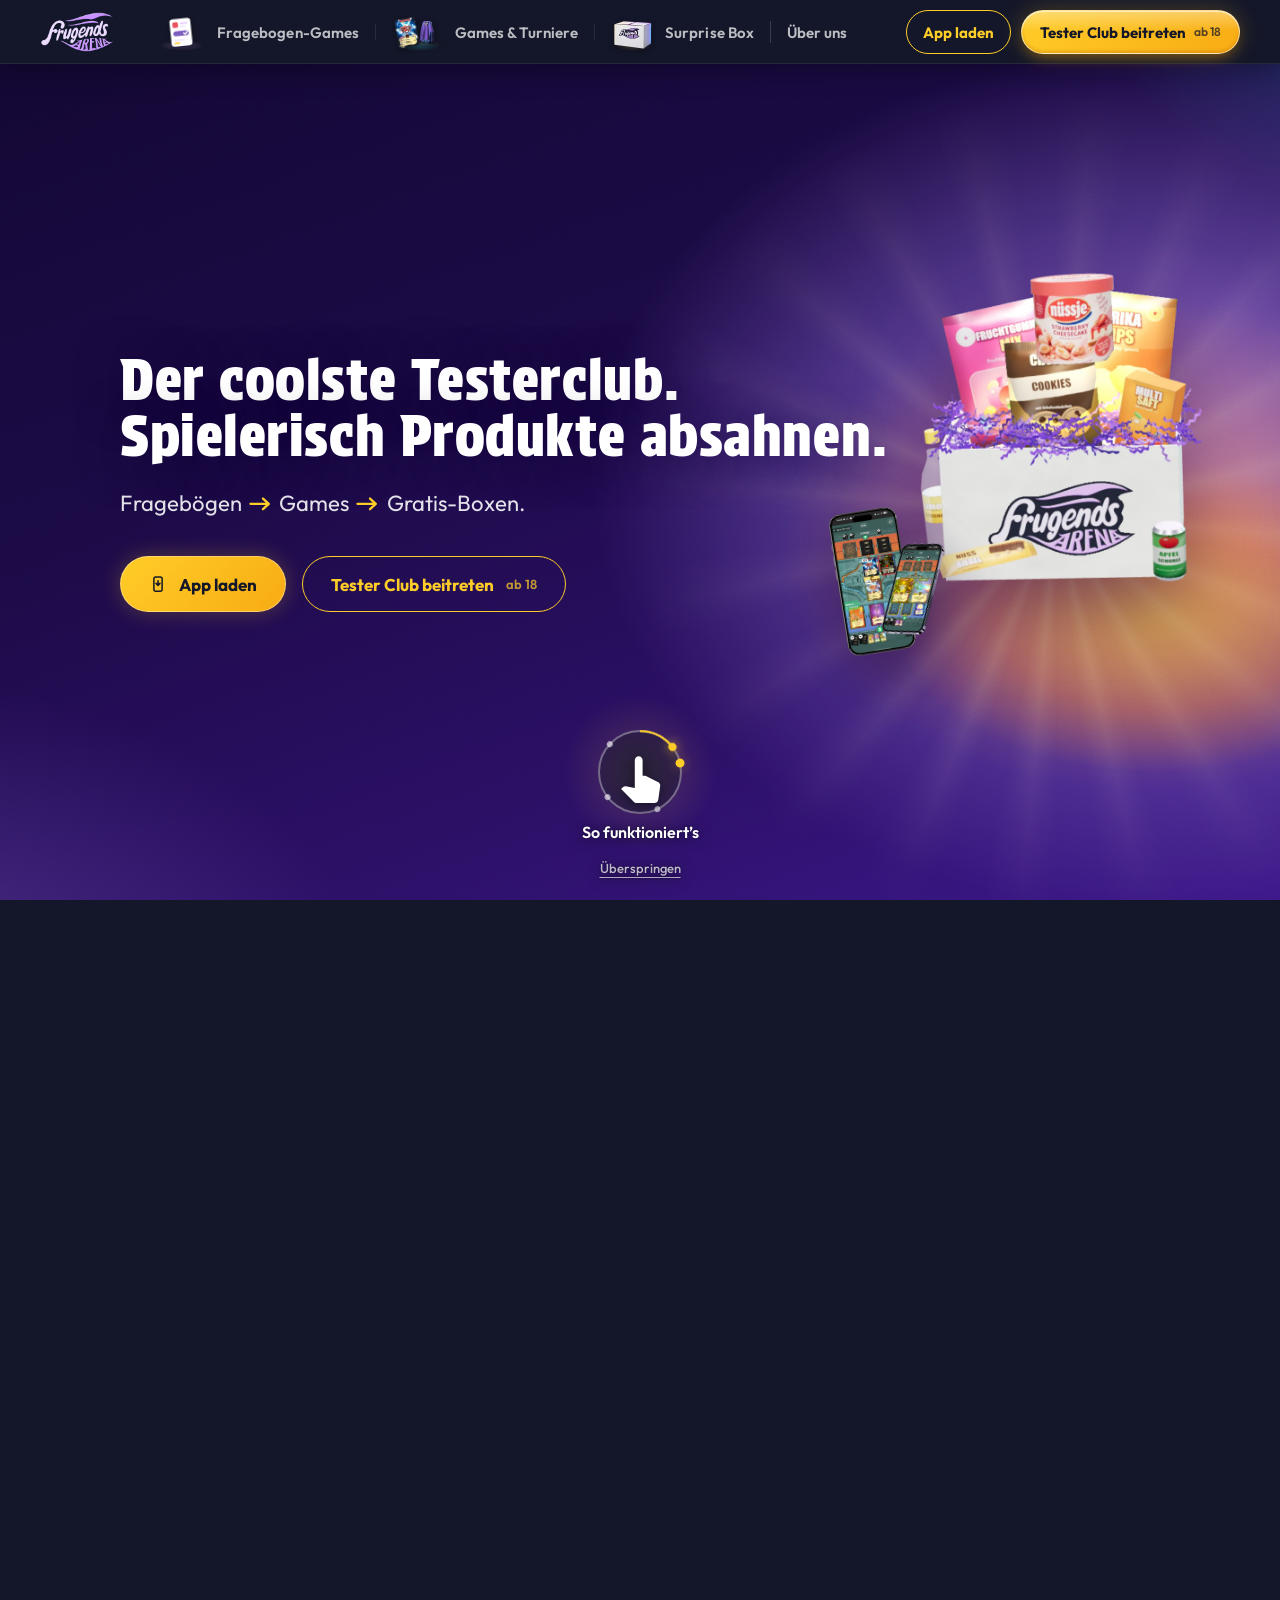
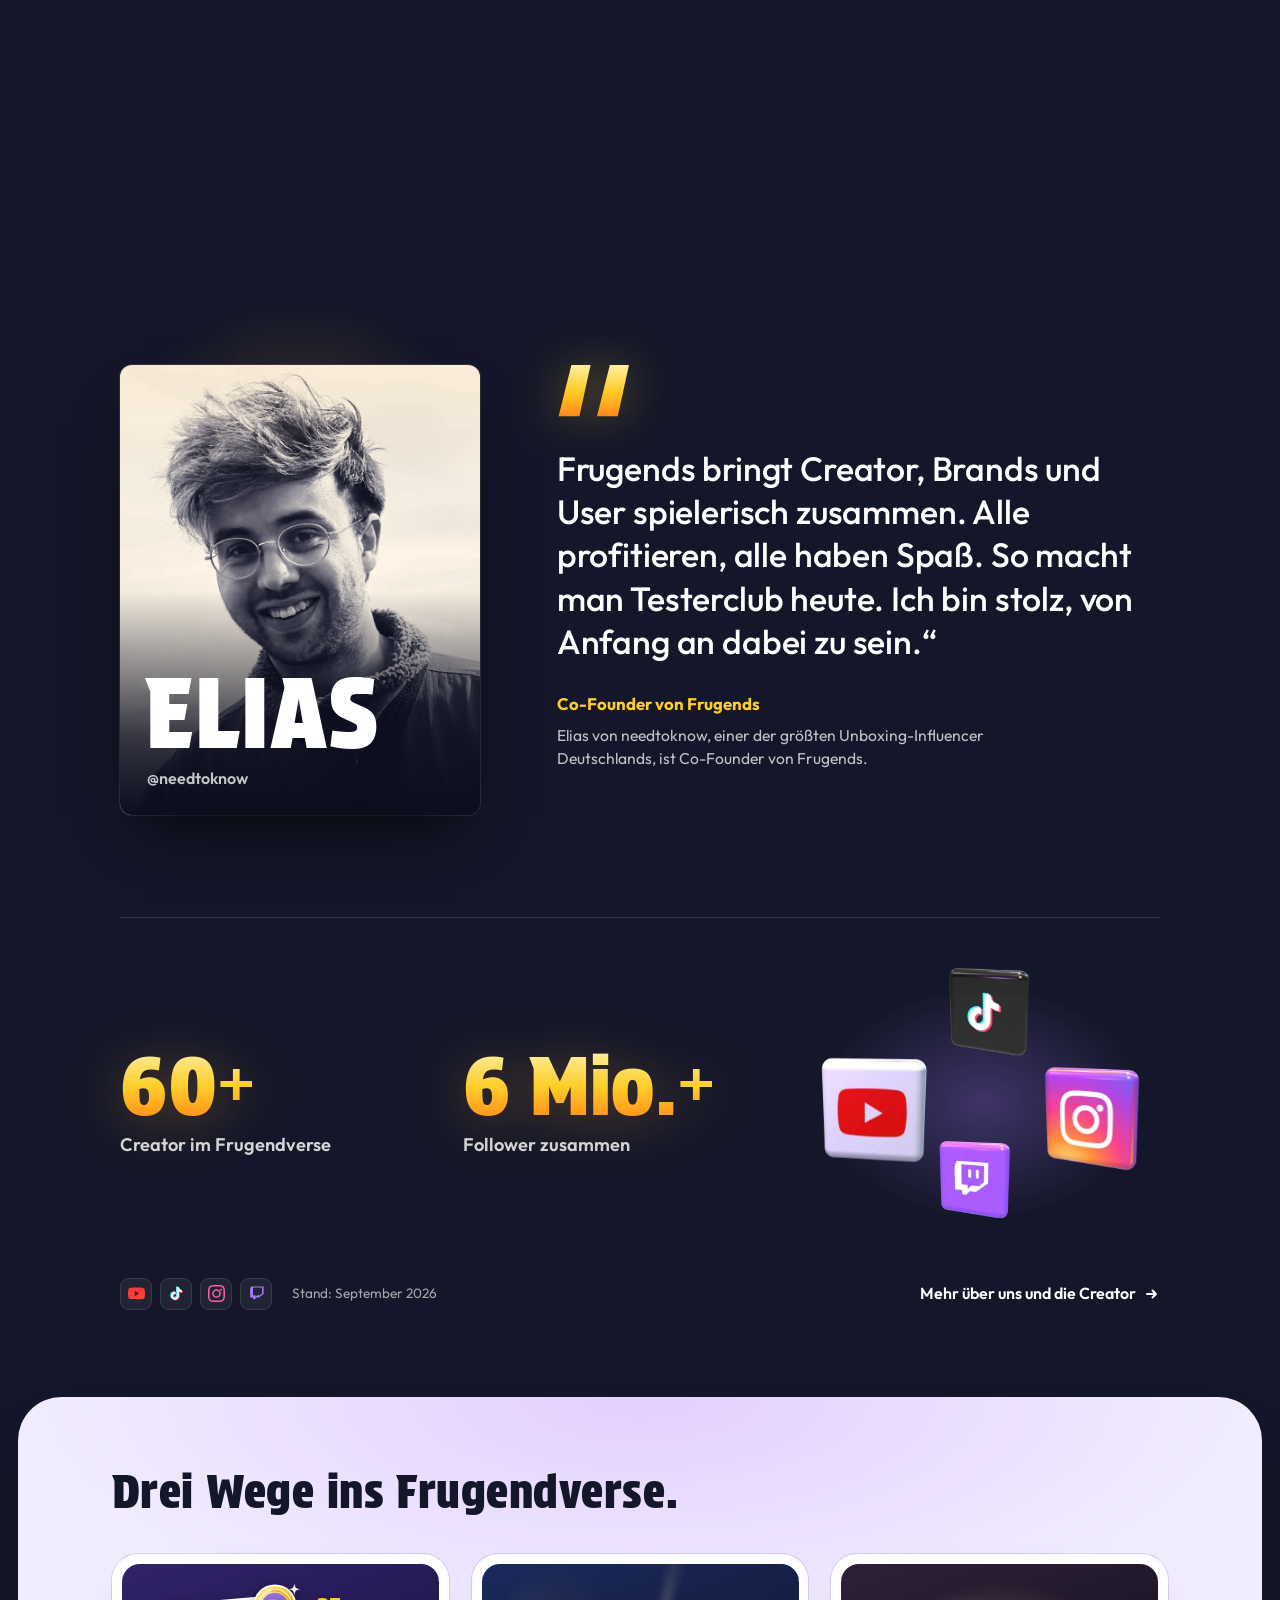
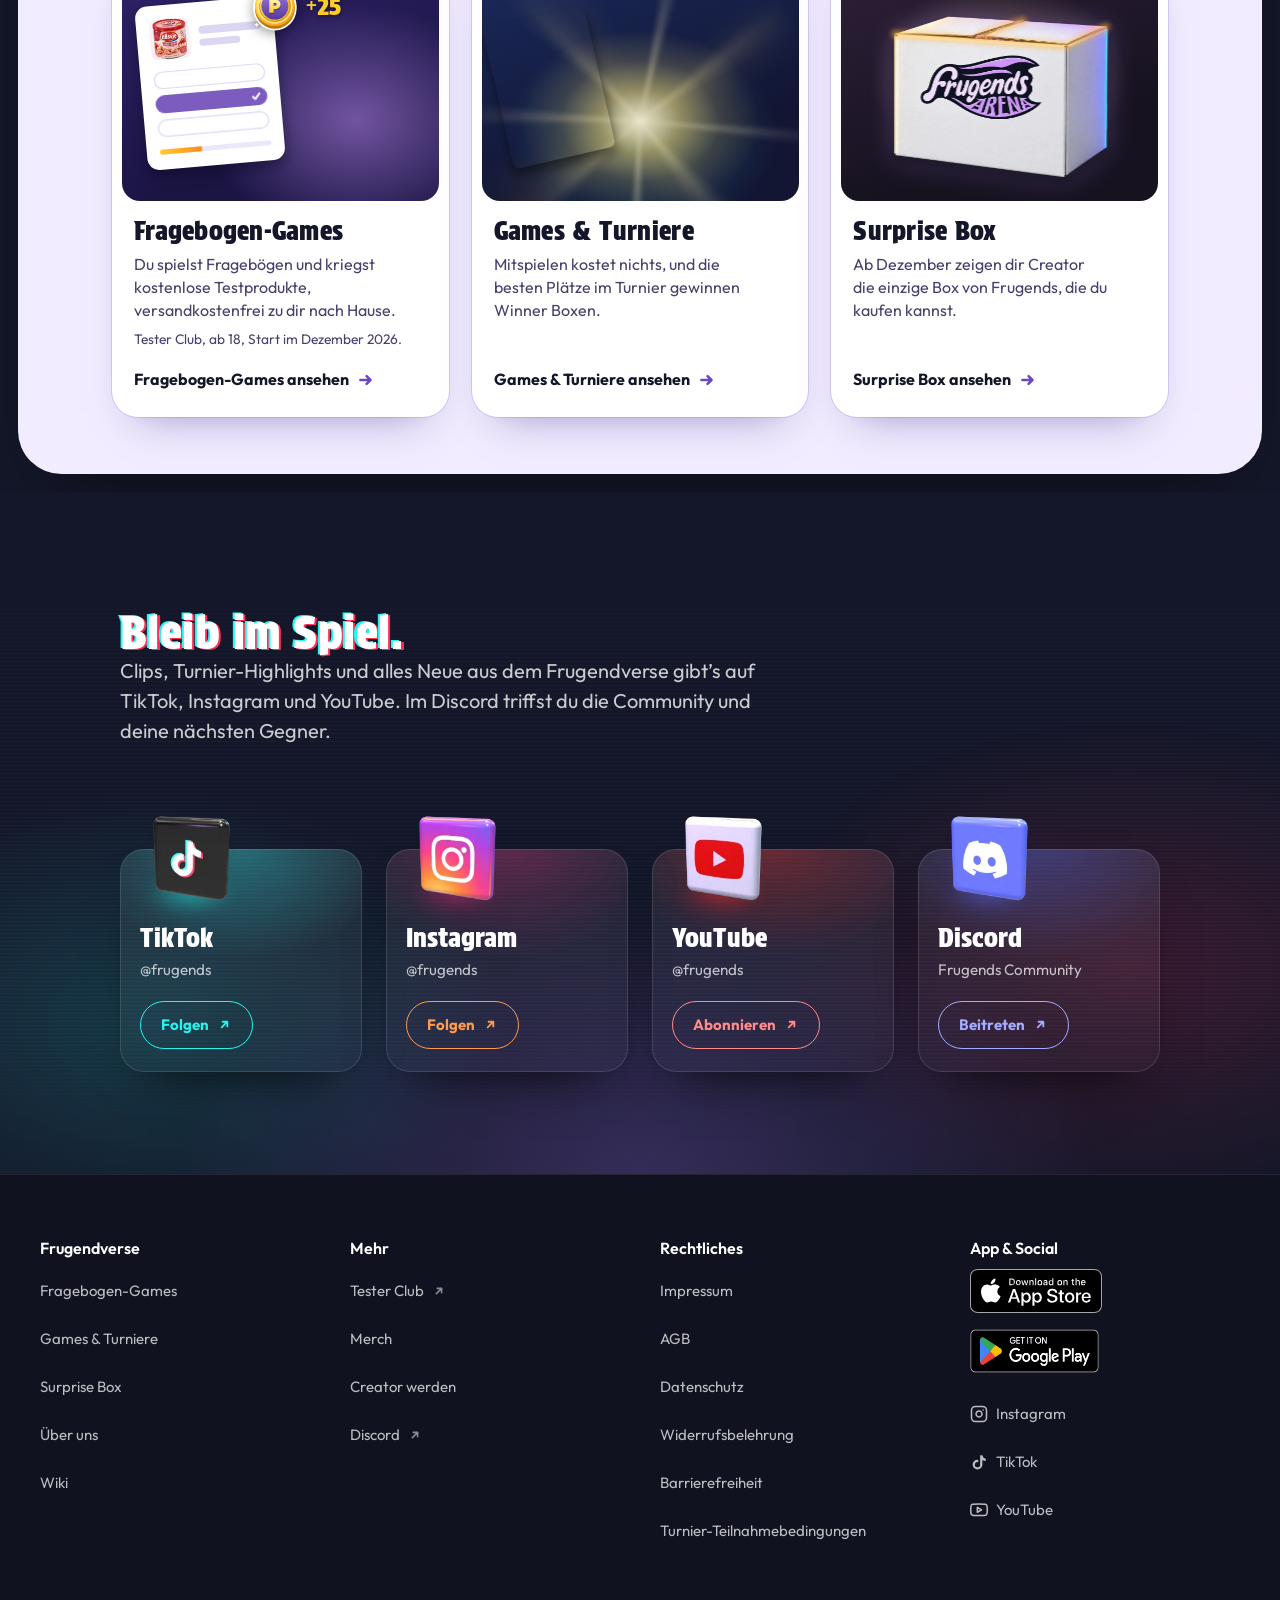
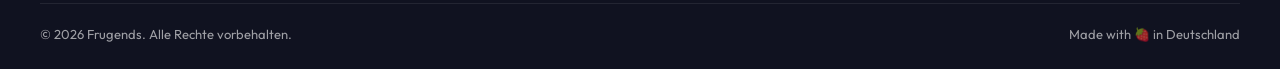
==== commit c6c6dfee: "staging: Export HEAD@9d8c557 (2026-10-22 18:23)" ====
--- a/index.html
+++ b/index.html
@@ -20,11 +20,11 @@
     <link rel="apple-touch-icon" sizes="180x180" href="assets/apple-touch-icon.png">
 
 
-    <link href="assets/tokens.css" rel="stylesheet" type="text/css" media="all" />
-    <link href="assets/base.css" rel="stylesheet" type="text/css" media="all" />
-    <link href="assets/components.css" rel="stylesheet" type="text/css" media="all" />
-    <link href="assets/fg-design.css" rel="stylesheet" type="text/css" media="all" />
-    <link href="assets/fg-app-modal.css" rel="stylesheet" type="text/css" media="all" />
+    <link href="assets/tokens.css?v=mvjvdqkf" rel="stylesheet" type="text/css" media="all" />
+    <link href="assets/base.css?v=mvjvdqkf" rel="stylesheet" type="text/css" media="all" />
+    <link href="assets/components.css?v=mvjvdqkf" rel="stylesheet" type="text/css" media="all" />
+    <link href="assets/fg-design.css?v=mvjvdqkf" rel="stylesheet" type="text/css" media="all" />
+    <link href="assets/fg-app-modal.css?v=mvjvdqkf" rel="stylesheet" type="text/css" media="all" />
 
     <style>
       /* Shopify wickelt jede Section in einen Wrapper-DIV. Die Shell
@@ -96,186 +96,186 @@
 
   <body>
     
-      <div id="shopify-section-sections--local__fg_header" class="shopify-section shopify-section-group-header_group fg-contents">
-
-
-<a class="fg-skip" href="#main">Zum Inhalt springen</a>
-
-<header class="site-header fg-kopf" data-fg-kopf
-        data-store-ios-qr="https://apps.apple.com/de/app/frugends/id6749146042?ct=hp-qr" data-store-android-qr="https://play.google.com/store/apps/details?id=com.frugends.mobile&amp;referrer=utm_source%3Dfrugends.com%26utm_medium%3Dreferral%26utm_campaign%3Dwebsite%26utm_content%3Dqr">
-  <div class="fg-kopf__bar">
-
-    <a class="fg-kopf__logo" href="./" aria-label="Frugends Startseite" aria-current="page">
-        <img src="assets/fg_arena_logo.png" alt="" width="76" height="40">
-    </a>
-
-    <nav class="fg-kopf__nav" aria-label="Hauptnavigation">
-      <ul class="fg-kopf__wege" role="list">
-          <li class="fg-kopf__punkt" >
-            <a class="fg-kopf__weg fg-weg--produkt" data-fg-mini
-               href="pages/fragebogen-games/">
-<span class="fg-mini fg-mini--fragebogen" aria-hidden="true">
-  <svg class="fg-mini__teil fg-mini__bogen" viewBox="0 0 20 26" focusable="false"><rect class="fg-mini__blatt" x=".5" y=".5" width="19" height="25" rx="3"/><rect class="fg-mini__produkt" x="3" y="3.5" width="5" height="5" rx="1.2"/><rect class="fg-mini__zeile" x="9.5" y="4" width="7.5" height="1.6" rx=".8"/><rect class="fg-mini__zeile fg-mini__zeile--hell" x="9.5" y="6.9" width="5" height="1.6" rx=".8"/><rect class="fg-mini__antwort" x="3" y="11.5" width="14" height="4.6" rx="2.3"/><path class="fg-mini__haken" d="M12.4 13.9l1.3 1.2 2.1-2.4"/><rect class="fg-mini__zeile fg-mini__zeile--hell" x="3" y="19" width="10" height="1.6" rx=".8"/><rect class="fg-mini__punkte" x="3" y="21.8" width="5.5" height="1.5" rx=".75"/></svg>
-  <img class="fg-mini__teil fg-mini__box" src="assets/fg-nav-ikon-testbox.webp" alt="" width="120" height="132" loading="lazy" decoding="async" draggable="false">
-  <svg class="fg-mini__teil fg-mini__muenze" viewBox="0 0 16 16" focusable="false"><circle class="fg-mini__muenze-rand" cx="8" cy="8" r="7.5"/><circle class="fg-mini__muenze-mitte" cx="8" cy="8" r="5.5"/><path class="fg-mini__muenze-p" d="M6.7 11.2V4.9h1.9a1.85 1.85 0 0 1 0 3.7H6.7"/></svg>
-</span>
-
-              <span class="fg-kopf__wort">Fragebogen-Games</span>
-            </a>
-          </li>
-          <li class="fg-kopf__punkt" >
-            <a class="fg-kopf__weg fg-weg--arena" data-fg-mini
-               href="pages/turniere/">
-<span class="fg-mini fg-mini--turniere" aria-hidden="true">
-  <img class="fg-mini__teil fg-mini__cape" src="assets/fg-nav-ikon-handy.webp" alt="" width="128" height="102" loading="lazy" decoding="async" draggable="false">
-  <img class="fg-mini__teil fg-mini__karte" src="assets/fg-nav-ikon-karte.webp" alt="" width="81" height="112" loading="lazy" decoding="async" draggable="false">
-  <img class="fg-mini__teil fg-mini__winner" src="assets/fg-nav-ikon-winner.webp" alt="" width="132" height="102" loading="lazy" decoding="async" draggable="false">
-</span>
-
-              <span class="fg-kopf__wort">Games &amp; Turniere</span>
-            </a>
-          </li>
-          <li class="fg-kopf__punkt" >
-            <a class="fg-kopf__weg fg-weg--senke" data-fg-mini
-               href="pages/surprise-box/">
-<span class="fg-mini fg-mini--surprise" aria-hidden="true">
-  <span class="fg-mini__teil fg-mini__licht"></span>
-  <img class="fg-mini__teil fg-mini__surprise" src="assets/fg-nav-ikon-surprise.webp" alt="" width="150" height="116" loading="lazy" decoding="async" draggable="false">
-</span>
-
-              <span class="fg-kopf__wort">Surprise Box</span>
-            </a>
-          </li>
-      </ul>
-      <ul class="fg-kopf__liste" role="list">
-          <li class="fg-kopf__punkt" >
-            <a class="fg-kopf__weg fg-kopf__weg--text" href="pages/uber-uns/">
-              <span class="fg-kopf__wort">Über uns</span>
-            </a>
-          </li>
-      </ul>
-    </nav>
-
-    <div class="fg-kopf__rechts">
-      <a class="fg-pille fg-pille--linie fg-kopf__app fg-kopf__app--linie" href="pages/turniere/"
-         data-fg-app="header" data-store-ios="https://apps.apple.com/de/app/frugends/id6749146042?ct=hp-header" data-store-android="https://play.google.com/store/apps/details?id=com.frugends.mobile&amp;referrer=utm_source%3Dfrugends.com%26utm_medium%3Dreferral%26utm_campaign%3Dwebsite%26utm_content%3Dheader"
-         aria-haspopup="dialog">App laden</a>
-      <a class="fg-pille fg-pille--kopf fg-kopf__tc" href="https://testerclub.frugends.com/?utm_source=frugends.com&utm_medium=referral&utm_campaign=website&utm_content=header" target="_blank" rel="noopener">
-Tester Club beitreten        <span class="fg-kopf__alter">ab 18</span>
-        <span class="fg-sr">(neuer Tab)</span>
-      </a>
-      <a class="fg-pille fg-kopf__app fg-kopf__app--handy" href="pages/turniere/"
-         data-fg-app="header" data-store-ios="https://apps.apple.com/de/app/frugends/id6749146042?ct=hp-header" data-store-android="https://play.google.com/store/apps/details?id=com.frugends.mobile&amp;referrer=utm_source%3Dfrugends.com%26utm_medium%3Dreferral%26utm_campaign%3Dwebsite%26utm_content%3Dheader"
-         aria-haspopup="dialog">App laden</a>
-
-      <button type="button" class="fg-kopf__burger" data-fg-burger
-              aria-expanded="false" aria-controls="fg-menue" aria-label="Menü öffnen">
-        <span class="fg-kopf__burger-linie" aria-hidden="true"></span>
-        <span class="fg-kopf__burger-linie" aria-hidden="true"></span>
-      </button>
-    </div>
-
-  </div>
-</header>
-
-<div class="fg-menue" id="fg-menue" data-fg-menue role="dialog" aria-modal="true" aria-labelledby="fg-menue-titel" hidden>
-  <div class="fg-menue__leiste">
-    <h2 class="fg-sr" id="fg-menue-titel">Menü</h2>
-    <button type="button" class="fg-menue__zu" data-fg-menue-zu aria-label="Menü schließen">
-      <span class="fg-kopf__burger-linie" aria-hidden="true"></span>
-      <span class="fg-kopf__burger-linie" aria-hidden="true"></span>
-    </button>
-  </div>
-  <div class="fg-menue__flaeche">
-  <nav class="fg-menue__innen" aria-label="Wege und Seiten">
-
-    <ul class="fg-menue__wege" role="list">
-          <li >
-            <a class="fg-menue__weg fg-weg--produkt" data-fg-mini href="pages/fragebogen-games/">
-              <span class="fg-menue__bild">
-<span class="fg-mini fg-mini--fragebogen" aria-hidden="true">
-  <svg class="fg-mini__teil fg-mini__bogen" viewBox="0 0 20 26" focusable="false"><rect class="fg-mini__blatt" x=".5" y=".5" width="19" height="25" rx="3"/><rect class="fg-mini__produkt" x="3" y="3.5" width="5" height="5" rx="1.2"/><rect class="fg-mini__zeile" x="9.5" y="4" width="7.5" height="1.6" rx=".8"/><rect class="fg-mini__zeile fg-mini__zeile--hell" x="9.5" y="6.9" width="5" height="1.6" rx=".8"/><rect class="fg-mini__antwort" x="3" y="11.5" width="14" height="4.6" rx="2.3"/><path class="fg-mini__haken" d="M12.4 13.9l1.3 1.2 2.1-2.4"/><rect class="fg-mini__zeile fg-mini__zeile--hell" x="3" y="19" width="10" height="1.6" rx=".8"/><rect class="fg-mini__punkte" x="3" y="21.8" width="5.5" height="1.5" rx=".75"/></svg>
-  <img class="fg-mini__teil fg-mini__box" src="assets/fg-nav-ikon-testbox.webp" alt="" width="120" height="132" loading="lazy" decoding="async" draggable="false">
-  <svg class="fg-mini__teil fg-mini__muenze" viewBox="0 0 16 16" focusable="false"><circle class="fg-mini__muenze-rand" cx="8" cy="8" r="7.5"/><circle class="fg-mini__muenze-mitte" cx="8" cy="8" r="5.5"/><path class="fg-mini__muenze-p" d="M6.7 11.2V4.9h1.9a1.85 1.85 0 0 1 0 3.7H6.7"/></svg>
-</span>
-
-              </span>
-              <span class="fg-menue__text">
-                <span class="fg-menue__titel">Fragebogen-Games</span>
-              </span>
-            </a>
-          </li>
-          <li >
-            <a class="fg-menue__weg fg-weg--arena" data-fg-mini href="pages/turniere/">
-              <span class="fg-menue__bild">
-<span class="fg-mini fg-mini--turniere" aria-hidden="true">
-  <img class="fg-mini__teil fg-mini__cape" src="assets/fg-nav-ikon-handy.webp" alt="" width="128" height="102" loading="lazy" decoding="async" draggable="false">
-  <img class="fg-mini__teil fg-mini__karte" src="assets/fg-nav-ikon-karte.webp" alt="" width="81" height="112" loading="lazy" decoding="async" draggable="false">
-  <img class="fg-mini__teil fg-mini__winner" src="assets/fg-nav-ikon-winner.webp" alt="" width="132" height="102" loading="lazy" decoding="async" draggable="false">
-</span>
-
-              </span>
-              <span class="fg-menue__text">
-                <span class="fg-menue__titel">Games &amp; Turniere</span>
-              </span>
-            </a>
-          </li>
-          <li >
-            <a class="fg-menue__weg fg-weg--senke" data-fg-mini href="pages/surprise-box/">
-              <span class="fg-menue__bild">
-<span class="fg-mini fg-mini--surprise" aria-hidden="true">
-  <span class="fg-mini__teil fg-mini__licht"></span>
-  <img class="fg-mini__teil fg-mini__surprise" src="assets/fg-nav-ikon-surprise.webp" alt="" width="150" height="116" loading="lazy" decoding="async" draggable="false">
-</span>
-
-              </span>
-              <span class="fg-menue__text">
-                <span class="fg-menue__titel">Surprise Box</span>
-              </span>
-            </a>
-          </li>
-    </ul>
-
-    <ul class="fg-menue__links" role="list">
-          <li >
-            <a class="fg-menue__link" href="pages/uber-uns/"
->
-Über uns            </a>
-          </li>
-          <li >
-            <a class="fg-menue__link" href="pages/wiki/"
->
-Wiki            </a>
-          </li>
-          <li >
-            <a class="fg-menue__link" href="pages/merch/"
->
-Merch            </a>
-          </li>
-          <li >
-            <a class="fg-menue__link" href="https://discord.gg/ZKPhmDGtXy"
- target="_blank" rel="noopener">
-Discord                <svg class="fg-raus" viewBox="0 0 16 16" aria-hidden="true" focusable="false"><path d="M5 11 11 5M6 5h5v5" fill="none" stroke="currentColor" stroke-width="1.8" stroke-linecap="round" stroke-linejoin="round"/></svg>
-                <span class="fg-sr">(neuer Tab)</span>
-            </a>
-          </li>
-    </ul>
-
-    <div class="fg-menue__aufrufe">
-      <a class="fg-pille fg-pille--gross" href="pages/turniere/"
-         data-fg-app="menu" data-store-ios="https://apps.apple.com/de/app/frugends/id6749146042?ct=hp-menu" data-store-android="https://play.google.com/store/apps/details?id=com.frugends.mobile&amp;referrer=utm_source%3Dfrugends.com%26utm_medium%3Dreferral%26utm_campaign%3Dwebsite%26utm_content%3Dmenu"
-         aria-haspopup="dialog">App laden</a>
-      <a class="fg-pille fg-pille--gross fg-pille--linie" href="https://testerclub.frugends.com/?utm_source=frugends.com&utm_medium=referral&utm_campaign=website&utm_content=menu" target="_blank" rel="noopener">
-Tester Club beitreten        <span class="fg-menue__alter">ab 18</span>
-        <span class="fg-sr">(neuer Tab)</span>
-      </a>
-    </div>
-
-  </nav>
-  </div>
-</div>
-
-
+      <div id="shopify-section-sections--local__fg_header" class="shopify-section shopify-section-group-header_group fg-contents">
+
+
+<a class="fg-skip" href="#main">Zum Inhalt springen</a>
+
+<header class="site-header fg-kopf" data-fg-kopf
+        data-store-ios-qr="https://apps.apple.com/de/app/frugends/id6749146042?ct=hp-qr" data-store-android-qr="https://play.google.com/store/apps/details?id=com.frugends.mobile&amp;referrer=utm_source%3Dfrugends.com%26utm_medium%3Dreferral%26utm_campaign%3Dwebsite%26utm_content%3Dqr">
+  <div class="fg-kopf__bar">
+
+    <a class="fg-kopf__logo" href="./" aria-label="Frugends Startseite" aria-current="page">
+        <img src="assets/fg_arena_logo.png" alt="" width="76" height="40">
+    </a>
+
+    <nav class="fg-kopf__nav" aria-label="Hauptnavigation">
+      <ul class="fg-kopf__wege" role="list">
+          <li class="fg-kopf__punkt" >
+            <a class="fg-kopf__weg fg-weg--produkt" data-fg-mini
+               href="pages/fragebogen-games/">
+<span class="fg-mini fg-mini--fragebogen" aria-hidden="true">
+  <svg class="fg-mini__teil fg-mini__bogen" viewBox="0 0 20 26" focusable="false"><rect class="fg-mini__blatt" x=".5" y=".5" width="19" height="25" rx="3"/><rect class="fg-mini__produkt" x="3" y="3.5" width="5" height="5" rx="1.2"/><rect class="fg-mini__zeile" x="9.5" y="4" width="7.5" height="1.6" rx=".8"/><rect class="fg-mini__zeile fg-mini__zeile--hell" x="9.5" y="6.9" width="5" height="1.6" rx=".8"/><rect class="fg-mini__antwort" x="3" y="11.5" width="14" height="4.6" rx="2.3"/><path class="fg-mini__haken" d="M12.4 13.9l1.3 1.2 2.1-2.4"/><rect class="fg-mini__zeile fg-mini__zeile--hell" x="3" y="19" width="10" height="1.6" rx=".8"/><rect class="fg-mini__punkte" x="3" y="21.8" width="5.5" height="1.5" rx=".75"/></svg>
+  <img class="fg-mini__teil fg-mini__box" src="assets/fg-nav-ikon-testbox.webp" alt="" width="120" height="132" loading="lazy" decoding="async" draggable="false">
+  <svg class="fg-mini__teil fg-mini__muenze" viewBox="0 0 16 16" focusable="false"><circle class="fg-mini__muenze-rand" cx="8" cy="8" r="7.5"/><circle class="fg-mini__muenze-mitte" cx="8" cy="8" r="5.5"/><path class="fg-mini__muenze-p" d="M6.7 11.2V4.9h1.9a1.85 1.85 0 0 1 0 3.7H6.7"/></svg>
+</span>
+
+              <span class="fg-kopf__wort">Fragebogen-Games</span>
+            </a>
+          </li>
+          <li class="fg-kopf__punkt" >
+            <a class="fg-kopf__weg fg-weg--arena" data-fg-mini
+               href="pages/turniere/">
+<span class="fg-mini fg-mini--turniere" aria-hidden="true">
+  <img class="fg-mini__teil fg-mini__cape" src="assets/fg-nav-ikon-handy.webp" alt="" width="128" height="102" loading="lazy" decoding="async" draggable="false">
+  <img class="fg-mini__teil fg-mini__karte" src="assets/fg-nav-ikon-karte.webp" alt="" width="81" height="112" loading="lazy" decoding="async" draggable="false">
+  <img class="fg-mini__teil fg-mini__winner" src="assets/fg-nav-ikon-winner.webp" alt="" width="132" height="102" loading="lazy" decoding="async" draggable="false">
+</span>
+
+              <span class="fg-kopf__wort">Games &amp; Turniere</span>
+            </a>
+          </li>
+          <li class="fg-kopf__punkt" >
+            <a class="fg-kopf__weg fg-weg--senke" data-fg-mini
+               href="pages/surprise-box/">
+<span class="fg-mini fg-mini--surprise" aria-hidden="true">
+  <span class="fg-mini__teil fg-mini__licht"></span>
+  <img class="fg-mini__teil fg-mini__surprise" src="assets/fg-nav-ikon-surprise.webp" alt="" width="150" height="116" loading="lazy" decoding="async" draggable="false">
+</span>
+
+              <span class="fg-kopf__wort">Surprise Box</span>
+            </a>
+          </li>
+      </ul>
+      <ul class="fg-kopf__liste" role="list">
+          <li class="fg-kopf__punkt" >
+            <a class="fg-kopf__weg fg-kopf__weg--text" href="pages/uber-uns/">
+              <span class="fg-kopf__wort">Über uns</span>
+            </a>
+          </li>
+      </ul>
+    </nav>
+
+    <div class="fg-kopf__rechts">
+      <a class="fg-pille fg-pille--linie fg-kopf__app fg-kopf__app--linie" href="pages/turniere/"
+         data-fg-app="header" data-store-ios="https://apps.apple.com/de/app/frugends/id6749146042?ct=hp-header" data-store-android="https://play.google.com/store/apps/details?id=com.frugends.mobile&amp;referrer=utm_source%3Dfrugends.com%26utm_medium%3Dreferral%26utm_campaign%3Dwebsite%26utm_content%3Dheader"
+         aria-haspopup="dialog">App laden</a>
+      <a class="fg-pille fg-pille--kopf fg-kopf__tc" href="https://testerclub.frugends.com/?utm_source=frugends.com&utm_medium=referral&utm_campaign=website&utm_content=header" target="_blank" rel="noopener">
+Tester Club beitreten        <span class="fg-kopf__alter">ab 18</span>
+        <span class="fg-sr">(neuer Tab)</span>
+      </a>
+      <a class="fg-pille fg-kopf__app fg-kopf__app--handy" href="pages/turniere/"
+         data-fg-app="header" data-store-ios="https://apps.apple.com/de/app/frugends/id6749146042?ct=hp-header" data-store-android="https://play.google.com/store/apps/details?id=com.frugends.mobile&amp;referrer=utm_source%3Dfrugends.com%26utm_medium%3Dreferral%26utm_campaign%3Dwebsite%26utm_content%3Dheader"
+         aria-haspopup="dialog">App laden</a>
+
+      <button type="button" class="fg-kopf__burger" data-fg-burger
+              aria-expanded="false" aria-controls="fg-menue" aria-label="Menü öffnen">
+        <span class="fg-kopf__burger-linie" aria-hidden="true"></span>
+        <span class="fg-kopf__burger-linie" aria-hidden="true"></span>
+      </button>
+    </div>
+
+  </div>
+</header>
+
+<div class="fg-menue" id="fg-menue" data-fg-menue role="dialog" aria-modal="true" aria-labelledby="fg-menue-titel" hidden>
+  <div class="fg-menue__leiste">
+    <h2 class="fg-sr" id="fg-menue-titel">Menü</h2>
+    <button type="button" class="fg-menue__zu" data-fg-menue-zu aria-label="Menü schließen">
+      <span class="fg-kopf__burger-linie" aria-hidden="true"></span>
+      <span class="fg-kopf__burger-linie" aria-hidden="true"></span>
+    </button>
+  </div>
+  <div class="fg-menue__flaeche">
+  <nav class="fg-menue__innen" aria-label="Wege und Seiten">
+
+    <ul class="fg-menue__wege" role="list">
+          <li >
+            <a class="fg-menue__weg fg-weg--produkt" data-fg-mini href="pages/fragebogen-games/">
+              <span class="fg-menue__bild">
+<span class="fg-mini fg-mini--fragebogen" aria-hidden="true">
+  <svg class="fg-mini__teil fg-mini__bogen" viewBox="0 0 20 26" focusable="false"><rect class="fg-mini__blatt" x=".5" y=".5" width="19" height="25" rx="3"/><rect class="fg-mini__produkt" x="3" y="3.5" width="5" height="5" rx="1.2"/><rect class="fg-mini__zeile" x="9.5" y="4" width="7.5" height="1.6" rx=".8"/><rect class="fg-mini__zeile fg-mini__zeile--hell" x="9.5" y="6.9" width="5" height="1.6" rx=".8"/><rect class="fg-mini__antwort" x="3" y="11.5" width="14" height="4.6" rx="2.3"/><path class="fg-mini__haken" d="M12.4 13.9l1.3 1.2 2.1-2.4"/><rect class="fg-mini__zeile fg-mini__zeile--hell" x="3" y="19" width="10" height="1.6" rx=".8"/><rect class="fg-mini__punkte" x="3" y="21.8" width="5.5" height="1.5" rx=".75"/></svg>
+  <img class="fg-mini__teil fg-mini__box" src="assets/fg-nav-ikon-testbox.webp" alt="" width="120" height="132" loading="lazy" decoding="async" draggable="false">
+  <svg class="fg-mini__teil fg-mini__muenze" viewBox="0 0 16 16" focusable="false"><circle class="fg-mini__muenze-rand" cx="8" cy="8" r="7.5"/><circle class="fg-mini__muenze-mitte" cx="8" cy="8" r="5.5"/><path class="fg-mini__muenze-p" d="M6.7 11.2V4.9h1.9a1.85 1.85 0 0 1 0 3.7H6.7"/></svg>
+</span>
+
+              </span>
+              <span class="fg-menue__text">
+                <span class="fg-menue__titel">Fragebogen-Games</span>
+              </span>
+            </a>
+          </li>
+          <li >
+            <a class="fg-menue__weg fg-weg--arena" data-fg-mini href="pages/turniere/">
+              <span class="fg-menue__bild">
+<span class="fg-mini fg-mini--turniere" aria-hidden="true">
+  <img class="fg-mini__teil fg-mini__cape" src="assets/fg-nav-ikon-handy.webp" alt="" width="128" height="102" loading="lazy" decoding="async" draggable="false">
+  <img class="fg-mini__teil fg-mini__karte" src="assets/fg-nav-ikon-karte.webp" alt="" width="81" height="112" loading="lazy" decoding="async" draggable="false">
+  <img class="fg-mini__teil fg-mini__winner" src="assets/fg-nav-ikon-winner.webp" alt="" width="132" height="102" loading="lazy" decoding="async" draggable="false">
+</span>
+
+              </span>
+              <span class="fg-menue__text">
+                <span class="fg-menue__titel">Games &amp; Turniere</span>
+              </span>
+            </a>
+          </li>
+          <li >
+            <a class="fg-menue__weg fg-weg--senke" data-fg-mini href="pages/surprise-box/">
+              <span class="fg-menue__bild">
+<span class="fg-mini fg-mini--surprise" aria-hidden="true">
+  <span class="fg-mini__teil fg-mini__licht"></span>
+  <img class="fg-mini__teil fg-mini__surprise" src="assets/fg-nav-ikon-surprise.webp" alt="" width="150" height="116" loading="lazy" decoding="async" draggable="false">
+</span>
+
+              </span>
+              <span class="fg-menue__text">
+                <span class="fg-menue__titel">Surprise Box</span>
+              </span>
+            </a>
+          </li>
+    </ul>
+
+    <ul class="fg-menue__links" role="list">
+          <li >
+            <a class="fg-menue__link" href="pages/uber-uns/"
+>
+Über uns            </a>
+          </li>
+          <li >
+            <a class="fg-menue__link" href="pages/wiki/"
+>
+Wiki            </a>
+          </li>
+          <li >
+            <a class="fg-menue__link" href="pages/merch/"
+>
+Merch            </a>
+          </li>
+          <li >
+            <a class="fg-menue__link" href="https://discord.gg/ZKPhmDGtXy"
+ target="_blank" rel="noopener">
+Discord                <svg class="fg-raus" viewBox="0 0 16 16" aria-hidden="true" focusable="false"><path d="M5 11 11 5M6 5h5v5" fill="none" stroke="currentColor" stroke-width="1.8" stroke-linecap="round" stroke-linejoin="round"/></svg>
+                <span class="fg-sr">(neuer Tab)</span>
+            </a>
+          </li>
+    </ul>
+
+    <div class="fg-menue__aufrufe">
+      <a class="fg-pille fg-pille--gross" href="pages/turniere/"
+         data-fg-app="menu" data-store-ios="https://apps.apple.com/de/app/frugends/id6749146042?ct=hp-menu" data-store-android="https://play.google.com/store/apps/details?id=com.frugends.mobile&amp;referrer=utm_source%3Dfrugends.com%26utm_medium%3Dreferral%26utm_campaign%3Dwebsite%26utm_content%3Dmenu"
+         aria-haspopup="dialog">App laden</a>
+      <a class="fg-pille fg-pille--gross fg-pille--linie" href="https://testerclub.frugends.com/?utm_source=frugends.com&utm_medium=referral&utm_campaign=website&utm_content=menu" target="_blank" rel="noopener">
+Tester Club beitreten        <span class="fg-menue__alter">ab 18</span>
+        <span class="fg-sr">(neuer Tab)</span>
+      </a>
+    </div>
+
+  </nav>
+  </div>
+</div>
+
+
 </div>
 <div id="shopify-section-sections--local__my_company" class="shopify-section shopify-section-group-header_group">
 
@@ -294,45 +294,45 @@
     }, { passive: true });
   })(document.documentElement);
 </script>
-<link href="assets/fgi-hero.css" rel="stylesheet" type="text/css" media="all" />
+<link href="assets/fgi-hero.css?v=mvjvdqkf" rel="stylesheet" type="text/css" media="all" />
 <section class="fgi fgi-insel" data-fg-island="hero" data-section-id="template--local__hero">
   <div data-fg-root>
-<div class="fgi-fallback"><div class="fgi-fallback__erst"><div class="h3d__intro"><div class="h3d__intro-inner container"><div class="p-hero__text fgi-intro"><h1 id="hero-titel" class="p-hero__titel fgi-titel"><span class="fgi-titel__satz">Der coolste Testerclub.</span> <span class="fgi-titel__satz">Spielerisch Produkte absahnen.</span></h1><p class="p-hero__sub fgi-unterzeile"><span class="p-hero__satz"><span class="p-hero__vorpfeil">Fragebögen<svg class="p-hero__pfeil" viewBox="0 0 24 14" aria-hidden="true" focusable="false"><path d="M1.5 7h19M14.5 1.5L20.5 7l-6 5.5" fill="none" stroke="currentColor" stroke-width="2.4" stroke-linecap="round" stroke-linejoin="round"></path></svg></span> <span class="p-hero__vorpfeil">Games<svg class="p-hero__pfeil" viewBox="0 0 24 14" aria-hidden="true" focusable="false"><path d="M1.5 7h19M14.5 1.5L20.5 7l-6 5.5" fill="none" stroke="currentColor" stroke-width="2.4" stroke-linecap="round" stroke-linejoin="round"></path></svg></span> <span class="p-hero__wort">Gratis-Boxen.</span></span></p><div class="fgi-aufrufe"><div class="fgi-aufruf"><button type="button" class="fg-pille fg-pille--gross fgi-app" aria-haspopup="dialog"><svg class="fg-pille__ico" viewBox="0 0 24 24" aria-hidden="true" focusable="false"><rect x="6.5" y="2.5" width="11" height="19" rx="2.6" fill="none" stroke="currentColor" stroke-width="2"></rect><path d="M12 7.5v6.2M9.4 11.2 12 13.8l2.6-2.6" fill="none" stroke="currentColor" stroke-width="2" stroke-linecap="round" stroke-linejoin="round"></path></svg><span class="fgi-lang">App laden</span><span class="fgi-kurz" aria-hidden="true">App laden</span></button></div><div class="fgi-aufruf"><a class="fg-pille fg-pille--gross fg-pille--linie fgi-tc" href="https://testerclub.frugends.com/?utm_source=frugends.com&amp;utm_medium=referral&amp;utm_campaign=website&amp;utm_content=hero" target="_blank" rel="noopener" title="Voranmeldung als Tester: Bewerbung jetzt, ab 18, Start des Tester Clubs im Dezember 2026"><span class="fgi-lang">Tester Club beitreten</span><span class="fgi-kurz" aria-hidden="true">Tester Club beitreten</span><span class="fgi-tc__alter">ab 18</span></a></div></div></div><div class="fgi-startbild" aria-hidden="true"><div class="fgi-startbild__welt"><div class="fgi-startbild__licht"></div><div class="fgi-startbild__strahlen"></div><div class="fgi-startbild__korn"></div></div><div class="fgi-startbild__dinge"><span class="fgi-startbild__ding fgi-startbild__ding--box"></span><span class="fgi-startbild__ding fgi-startbild__ding--handy"></span></div></div></div></div><button type="button" class="h3d__hinweis" data-ruht="" aria-label="Weiter" aria-describedby=":R9:"><span class="h3d__hinweis-inhalt"><span class="h3d__dial" aria-hidden="true"><span class="h3d__dial-glut"></span><span class="h3d__dial-welle"></span><span class="h3d__dial-spur"></span><span class="h3d__dial-halb h3d__dial-halb--r"><span class="h3d__dial-bogen"></span></span><span class="h3d__dial-halb h3d__dial-halb--l"><span class="h3d__dial-bogen"></span></span><span class="h3d__dial-station" style="--w:77.42deg"></span><span class="h3d__dial-station" style="--w:154.84deg"></span><span class="h3d__dial-station" style="--w:232.26deg"></span><span class="h3d__dial-station" style="--w:312.58deg"></span><span class="h3d__dial-kopf"></span><span class="h3d__dial-mitte"><span class="h3d__geste"><span class="h3d__geste-welle"></span><span class="h3d__geste-hand"><svg viewBox="4 4 16 20" focusable="false" aria-hidden="true"><path fill="currentColor" d="M18.84 15.87l-4.54-2.26c-.17-.07-.35-.11-.54-.11H13v-6c0-.83-.67-1.5-1.5-1.5S10 6.67 10 7.5v10.74l-3.43-.72c-.08-.01-.15-.03-.24-.03-.31 0-.59.13-.79.33l-.79.8 4.94 4.94c.27.27.65.44 1.06.44h6.79c.75 0 1.36-.55 1.47-1.28l.75-5.27c.01-.07.02-.14.02-.2 0-.62-.38-1.16-.91-1.38z"></path></svg></span></span></span></span></span></button><span id=":R9:" class="h3d__hinweis-sr">So funktioniert’s</span><span class="fgi-tipp__text" aria-hidden="true">So funktioniert’s</span><a class="fgi-tipp__weg" href="#fgi-nach-hero">Überspringen</a></div><ol id="fgi-beats" class="fgi-fallback__beats" aria-label="Das Frugendverse"><li><strong>Free Unboxing für deine Fragebogen-Games.</strong> Spiel dich durch die Fragen und hol dir die Testbox mit neuen Sachen cooler Brands. Versand inklusive, ab 18. <a href="pages/fragebogen-games/">Fragebogen-Game ausprobieren</a></li><li><strong>Krasse Turniere, echte Rewards.</strong> Jetzt das Kartenspiel, ab Dezember ein zweites Game. Die Besten im Turnier holen Winner Boxen. <a href="pages/turniere/">Games &amp; Turniere ansehen</a></li><li><strong>Die Surprise Box. Ab Dezember.</strong> Deine Lieblings-Creator zeigen sie zuerst, dann packst du selbst aus. Die einzige Box von Frugends, die du kaufen kannst. <a href="pages/surprise-box/">Surprise Box ansehen</a></li><li><strong>Jedes Spiel bringt Frugends Points.</strong> Sammle sie, steig Level für Level auf und hol dir Rewards. Je mehr Points, desto größer die Box.</li></ol><span id="fgi-nach-hero" class="fgi-nach-hero" tabindex="-1"></span></div>
+<div class="fgi-fallback"><div class="fgi-fallback__erst"><div class="h3d__intro"><div class="h3d__intro-inner container"><div class="p-hero__text fgi-intro"><h1 id="hero-titel" class="p-hero__titel fgi-titel"><span class="fgi-titel__satz">Der coolste Testerclub.</span> <span class="fgi-titel__satz">Spielerisch Produkte absahnen.</span></h1><p class="p-hero__sub fgi-unterzeile"><span class="p-hero__satz"><span class="p-hero__vorpfeil">Fragebögen<svg class="p-hero__pfeil" viewBox="0 0 24 14" aria-hidden="true" focusable="false"><path d="M1.5 7h19M14.5 1.5L20.5 7l-6 5.5" fill="none" stroke="currentColor" stroke-width="2.4" stroke-linecap="round" stroke-linejoin="round"></path></svg></span> <span class="p-hero__vorpfeil">Games<svg class="p-hero__pfeil" viewBox="0 0 24 14" aria-hidden="true" focusable="false"><path d="M1.5 7h19M14.5 1.5L20.5 7l-6 5.5" fill="none" stroke="currentColor" stroke-width="2.4" stroke-linecap="round" stroke-linejoin="round"></path></svg></span> <span class="p-hero__wort">Gratis-Boxen.</span></span></p><div class="fgi-aufrufe"><div class="fgi-aufruf"><button type="button" class="fg-pille fg-pille--gross fgi-app" aria-haspopup="dialog"><svg class="fg-pille__ico" viewBox="0 0 24 24" aria-hidden="true" focusable="false"><rect x="6.5" y="2.5" width="11" height="19" rx="2.6" fill="none" stroke="currentColor" stroke-width="2"></rect><path d="M12 7.5v6.2M9.4 11.2 12 13.8l2.6-2.6" fill="none" stroke="currentColor" stroke-width="2" stroke-linecap="round" stroke-linejoin="round"></path></svg><span class="fgi-lang">App laden</span><span class="fgi-kurz" aria-hidden="true">App laden</span></button></div><div class="fgi-aufruf"><a class="fg-pille fg-pille--gross fg-pille--linie fgi-tc" href="https://testerclub.frugends.com/?utm_source=frugends.com&amp;utm_medium=referral&amp;utm_campaign=website&amp;utm_content=hero" target="_blank" rel="noopener" title="Voranmeldung als Tester: Bewerbung jetzt, ab 18, Start des Tester Clubs im Dezember 2026"><span class="fgi-lang">Tester Club beitreten</span><span class="fgi-kurz" aria-hidden="true">Tester Club beitreten</span><span class="fgi-tc__alter">ab 18</span></a></div></div></div><div class="fgi-startbild" aria-hidden="true"><div class="fgi-startbild__welt"><div class="fgi-startbild__licht"></div><div class="fgi-startbild__strahlen"></div><div class="fgi-startbild__korn"></div></div><div class="fgi-startbild__dinge"><span class="fgi-startbild__ding fgi-startbild__ding--box"></span><span class="fgi-startbild__ding fgi-startbild__ding--handy"></span></div></div></div></div><button type="button" class="h3d__hinweis" data-ruht="" aria-label="Weiter" aria-describedby=":R9:"><span class="h3d__hinweis-inhalt"><span class="h3d__dial" aria-hidden="true"><span class="h3d__dial-glut"></span><span class="h3d__dial-welle"></span><span class="h3d__dial-spur"></span><span class="h3d__dial-halb h3d__dial-halb--r"><span class="h3d__dial-bogen"></span></span><span class="h3d__dial-halb h3d__dial-halb--l"><span class="h3d__dial-bogen"></span></span><span class="h3d__dial-station" style="--w:77.42deg"></span><span class="h3d__dial-station" style="--w:154.84deg"></span><span class="h3d__dial-station" style="--w:232.26deg"></span><span class="h3d__dial-station" style="--w:312.58deg"></span><span class="h3d__dial-kopf"></span><span class="h3d__dial-mitte"><span class="h3d__geste"><span class="h3d__geste-welle"></span><span class="h3d__geste-hand"><svg viewBox="4 4 16 20" focusable="false" aria-hidden="true"><path fill="currentColor" d="M18.84 15.87l-4.54-2.26c-.17-.07-.35-.11-.54-.11H13v-6c0-.83-.67-1.5-1.5-1.5S10 6.67 10 7.5v10.74l-3.43-.72c-.08-.01-.15-.03-.24-.03-.31 0-.59.13-.79.33l-.79.8 4.94 4.94c.27.27.65.44 1.06.44h6.79c.75 0 1.36-.55 1.47-1.28l.75-5.27c.01-.07.02-.14.02-.2 0-.62-.38-1.16-.91-1.38z"></path></svg></span></span></span></span></span></button><span id=":R9:" class="h3d__hinweis-sr">So funktioniert’s</span><span class="fgi-tipp__text" aria-hidden="true">So funktioniert’s</span><a class="fgi-tipp__weg" href="#fgi-nach-hero">Überspringen</a></div><ol id="fgi-beats" class="fgi-fallback__beats" aria-label="Das Frugendverse"><li><strong>Free Unboxing für deine Fragebogen-Games.</strong> Spiel dich durch die Fragen und hol dir die Testbox mit neuen Sachen cooler Brands. Versand inklusive, ab 18. <a href="pages/fragebogen-games/">Fragebogen-Game ausprobieren</a></li><li><strong>Krasse Turniere, echte Rewards.</strong> Jetzt das Kartenspiel, ab Dezember ein zweites Game. Die Besten im Turnier holen Winner Boxen. <a href="pages/turniere/">Games &amp; Turniere ansehen</a></li><li><strong>Die Surprise Box. Ab Dezember.</strong> Deine Lieblings-Creator zeigen sie zuerst, dann packst du selbst aus. Die einzige Box von Frugends, die du kaufen kannst. <a href="pages/surprise-box/">Surprise Box ansehen</a></li><li><strong>Jedes Spiel bringt Frugends Points.</strong> Sammle sie, steig Level für Level auf und hol dir Rewards. Je mehr Points, desto größer die Box.</li></ol><span id="fgi-nach-hero" class="fgi-nach-hero" tabindex="-1"></span></div>
   </div>
 </section>
-<script type="module" src="assets/fgi-hero.js"></script>
+<script type="module" src="assets/fgi-hero.js?v=mvjvdqkf"></script>
 
 
 </div>
-<div id="shopify-section-template--local__creator" class="shopify-section"><link href="assets/fgi-elias.css" rel="stylesheet" type="text/css" media="all" />
-<section id="creator" class="fgi fgi-insel fgi-elias-insel" data-fg-island="elias" data-section-id="template--local__creator" aria-labelledby="creator-titel">
-  <div data-fg-root>
-<div class="fge"><div class="fge__innen"><h2 id="creator-titel" class="fge-sr">Creator im Frugendverse</h2><figure class="fge__stimme"><div class="fge__bild"><figure class="rw-held"><div class="rw-held__bild"><img src="assets/fgi-elias-giOr6X70.webp" width="800" height="1000" alt="Elias (@needtoknow), Co-Founder von Frugends" loading="lazy" decoding="async"/></div><figcaption><span class="rw-held__name">Elias</span><span class="rw-held__handle">@needtoknow</span></figcaption></figure></div><blockquote class="fge__zitat"><svg class="fge__marke" viewBox="0 0 96 64" aria-hidden="true" focusable="false"><defs><linearGradient id="fge-marke-gold" x1="0" y1="0" x2="0" y2="1"><stop offset="0" stop-color="#ffefa0"></stop><stop offset="0.5" stop-color="#ffcd28"></stop><stop offset="1" stop-color="#ff8a1a"></stop></linearGradient></defs><path d="M18 0h24L28 64H2Z M66 0h24L76 64H50Z" fill="url(#fge-marke-gold)"></path></svg><p>Frugends bringt Creator, Brands und User spielerisch zusammen. Alle profitieren, alle haben Spaß. So macht man Testerclub heute. Ich bin stolz, von Anfang an dabei zu sein.“</p></blockquote><figcaption class="fge__von"><span class="fge__rolle">Co-Founder von Frugends</span><span class="fge__satz">Elias von needtoknow, einer der größten Unboxing-Influencer Deutschlands, ist Co-Founder von Frugends.</span></figcaption></figure><div class="fge-band"><dl class="fge-kpis"><div class="fge-kpi fge-kpi--creator"><dt>Creator im Frugendverse</dt><dd><span class="fge-sr">60+</span><span class="fge-kpi__zahl" data-kpi="creator" aria-hidden="true">60+</span></dd></div><div class="fge-kpi fge-kpi--follower"><dt>Follower zusammen</dt><dd><span class="fge-sr">6 Mio.+</span><span class="fge-kpi__zahl" data-kpi="follower" aria-hidden="true">6 Mio.+</span></dd></div></dl><div class="fge-kacheln"><span class="fge-kachel fge-kachel--0"><span class="fg-kachel fg-kachel--youtube" aria-hidden="true"><img class="fg-kachel__streifen" src="assets/fg-kachel-youtube.webp" width="4608" height="192" alt="" loading="lazy" decoding="async" draggable="false"/></span></span><span class="fge-kachel fge-kachel--1"><span class="fg-kachel fg-kachel--tiktok" aria-hidden="true"><img class="fg-kachel__streifen" src="assets/fg-kachel-tiktok.webp" width="4608" height="192" alt="" loading="lazy" decoding="async" draggable="false"/></span></span><span class="fge-kachel fge-kachel--2"><span class="fg-kachel fg-kachel--instagram" aria-hidden="true"><img class="fg-kachel__streifen" src="assets/fg-kachel-instagram.webp" width="4608" height="192" alt="" loading="lazy" decoding="async" draggable="false"/></span></span><span class="fge-kachel fge-kachel--3"><span class="fg-kachel fg-kachel--twitch" aria-hidden="true"><img class="fg-kachel__streifen" src="assets/fg-kachel-twitch.webp" width="4608" height="192" alt="" loading="lazy" decoding="async" draggable="false"/></span></span></div><div class="fge-band__fuss"><ul class="fge-glyphen" aria-label="Plattformen der Creator"><li class="fge-glyph fge-glyph--youtube"><svg viewBox="0 0 24 24" aria-hidden="true" focusable="false"><path d="M23.5 6.2a3.02 3.02 0 0 0-2.12-2.14C19.5 3.55 12 3.55 12 3.55s-7.5 0-9.38.51A3.02 3.02 0 0 0 .5 6.2 31.5 31.5 0 0 0 0 12a31.5 31.5 0 0 0 .5 5.8 3.02 3.02 0 0 0 2.12 2.14c1.88.51 9.38.51 9.38.51s7.5 0 9.38-.51a3.02 3.02 0 0 0 2.12-2.14A31.5 31.5 0 0 0 24 12a31.5 31.5 0 0 0-.5-5.8zM9.6 15.6V8.4l6.2 3.6z" fill="currentColor" fill-rule="evenodd"></path></svg><span class="fge-sr">YouTube</span></li><li class="fge-glyph fge-glyph--tiktok"><svg viewBox="0 0 24 24" aria-hidden="true" focusable="false"><path d="M16.6 5.82s.51.5 0 0A4.28 4.28 0 0 1 15.54 3h-3.09v12.4a2.59 2.59 0 0 1-2.59 2.5 2.6 2.6 0 0 1-2.6-2.6c0-1.72 1.66-3.01 3.37-2.48V9.66c-3.45-.46-6.47 2.22-6.47 5.64 0 3.33 2.76 5.7 5.69 5.7 3.14 0 5.69-2.55 5.69-5.7V9.01a7.35 7.35 0 0 0 4.3 1.38V7.3s-1.88.09-3.24-1.48z" fill="#25F4EE" transform="translate(-1.2,-0.8)"></path><path d="M16.6 5.82s.51.5 0 0A4.28 4.28 0 0 1 15.54 3h-3.09v12.4a2.59 2.59 0 0 1-2.59 2.5 2.6 2.6 0 0 1-2.6-2.6c0-1.72 1.66-3.01 3.37-2.48V9.66c-3.45-.46-6.47 2.22-6.47 5.64 0 3.33 2.76 5.7 5.69 5.7 3.14 0 5.69-2.55 5.69-5.7V9.01a7.35 7.35 0 0 0 4.3 1.38V7.3s-1.88.09-3.24-1.48z" fill="#FE2C55" transform="translate(1.2,0.8)"></path><path d="M16.6 5.82s.51.5 0 0A4.28 4.28 0 0 1 15.54 3h-3.09v12.4a2.59 2.59 0 0 1-2.59 2.5 2.6 2.6 0 0 1-2.6-2.6c0-1.72 1.66-3.01 3.37-2.48V9.66c-3.45-.46-6.47 2.22-6.47 5.64 0 3.33 2.76 5.7 5.69 5.7 3.14 0 5.69-2.55 5.69-5.7V9.01a7.35 7.35 0 0 0 4.3 1.38V7.3s-1.88.09-3.24-1.48z" fill="#fff"></path></svg><span class="fge-sr">TikTok</span></li><li class="fge-glyph fge-glyph--instagram"><svg viewBox="0 0 24 24" aria-hidden="true" focusable="false"><path d="M12 2.16c3.2 0 3.58.01 4.85.07 3.25.15 4.77 1.69 4.92 4.92.06 1.27.07 1.65.07 4.85s-.01 3.58-.07 4.85c-.15 3.23-1.66 4.77-4.92 4.92-1.27.06-1.65.07-4.85.07s-3.58-.01-4.85-.07c-3.26-.15-4.77-1.7-4.92-4.92-.06-1.27-.07-1.65-.07-4.85s.01-3.58.07-4.85C2.38 3.92 3.9 2.38 7.15 2.23 8.42 2.17 8.8 2.16 12 2.16M12 0C8.74 0 8.33.01 7.05.07 2.7.27.27 2.69.07 7.05.01 8.33 0 8.74 0 12s.01 3.67.07 4.95c.2 4.36 2.62 6.78 6.98 6.98C8.33 23.99 8.74 24 12 24s3.67-.01 4.95-.07c4.35-.2 6.78-2.62 6.98-6.98.06-1.28.07-1.69.07-4.95s-.01-3.67-.07-4.95c-.2-4.35-2.62-6.78-6.98-6.98C15.67.01 15.26 0 12 0m0 5.84A6.16 6.16 0 1 0 18.16 12 6.16 6.16 0 0 0 12 5.84M12 16a4 4 0 1 1 4-4 4 4 0 0 1-4 4m6.41-10.85a1.44 1.44 0 1 0 1.44 1.44 1.44 1.44 0 0 0-1.44-1.44z" fill="currentColor" fill-rule="evenodd"></path></svg><span class="fge-sr">Instagram</span></li><li class="fge-glyph fge-glyph--twitch"><svg viewBox="0 0 24 24" aria-hidden="true" focusable="false"><path d="M4.27 2 3 5.27v12.46h4.27V20h2.4l2.26-2.27h3.47L22 12.53V2zm15.6 9.87-2.67 2.66h-4.27l-2.33 2.34v-2.34H7.07V3.6h12.8z" fill="currentColor" fill-rule="evenodd"></path></svg><span class="fge-sr">Twitch</span></li></ul><p class="fge__stand">Stand: September 2026</p><a class="fge__link" href="pages/uber-uns/#creator">Mehr über uns und die Creator<svg viewBox="0 0 16 16" width="16" height="16" aria-hidden="true" focusable="false"><path d="M3 8h9M8.5 4.5 12 8l-3.5 3.5" fill="none" stroke="currentColor" stroke-width="2" stroke-linecap="round" stroke-linejoin="round"></path></svg></a></div></div></div></div>
-  </div>
-</section>
-<script type="module" src="assets/fgi-elias.js"></script>
-
-
+<div id="shopify-section-template--local__creator" class="shopify-section"><link href="assets/fgi-elias.css?v=mvjvdqkf" rel="stylesheet" type="text/css" media="all" />
+<section id="creator" class="fgi fgi-insel fgi-elias-insel" data-fg-island="elias" data-section-id="template--local__creator" aria-labelledby="creator-titel">
+  <div data-fg-root>
+<div class="fge"><div class="fge__innen"><h2 id="creator-titel" class="fge-sr">Creator im Frugendverse</h2><figure class="fge__stimme"><div class="fge__bild"><figure class="rw-held"><div class="rw-held__bild"><img src="assets/fgi-elias-giOr6X70.webp" width="800" height="1000" alt="Elias (@needtoknow), Co-Founder von Frugends" loading="lazy" decoding="async"/></div><figcaption><span class="rw-held__name">Elias</span><span class="rw-held__handle">@needtoknow</span></figcaption></figure></div><blockquote class="fge__zitat"><svg class="fge__marke" viewBox="0 0 96 64" aria-hidden="true" focusable="false"><defs><linearGradient id="fge-marke-gold" x1="0" y1="0" x2="0" y2="1"><stop offset="0" stop-color="#ffefa0"></stop><stop offset="0.5" stop-color="#ffcd28"></stop><stop offset="1" stop-color="#ff8a1a"></stop></linearGradient></defs><path d="M18 0h24L28 64H2Z M66 0h24L76 64H50Z" fill="url(#fge-marke-gold)"></path></svg><p>Frugends bringt Creator, Brands und User spielerisch zusammen. Alle profitieren, alle haben Spaß. So macht man Testerclub heute. Ich bin stolz, von Anfang an dabei zu sein.“</p></blockquote><figcaption class="fge__von"><span class="fge__rolle">Co-Founder von Frugends</span><span class="fge__satz">Elias von needtoknow, einer der größten Unboxing-Influencer Deutschlands, ist Co-Founder von Frugends.</span></figcaption></figure><div class="fge-band"><dl class="fge-kpis"><div class="fge-kpi fge-kpi--creator"><dt>Creator im Frugendverse</dt><dd><span class="fge-sr">60+</span><span class="fge-kpi__zahl" data-kpi="creator" aria-hidden="true">60+</span></dd></div><div class="fge-kpi fge-kpi--follower"><dt>Follower zusammen</dt><dd><span class="fge-sr">6 Mio.+</span><span class="fge-kpi__zahl" data-kpi="follower" aria-hidden="true">6 Mio.+</span></dd></div></dl><div class="fge-kacheln"><span class="fge-kachel fge-kachel--0"><span class="fg-kachel fg-kachel--youtube" aria-hidden="true"><img class="fg-kachel__streifen" src="assets/fg-kachel-youtube.webp" width="4608" height="192" alt="" loading="lazy" decoding="async" draggable="false"/></span></span><span class="fge-kachel fge-kachel--1"><span class="fg-kachel fg-kachel--tiktok" aria-hidden="true"><img class="fg-kachel__streifen" src="assets/fg-kachel-tiktok.webp" width="4608" height="192" alt="" loading="lazy" decoding="async" draggable="false"/></span></span><span class="fge-kachel fge-kachel--2"><span class="fg-kachel fg-kachel--instagram" aria-hidden="true"><img class="fg-kachel__streifen" src="assets/fg-kachel-instagram.webp" width="4608" height="192" alt="" loading="lazy" decoding="async" draggable="false"/></span></span><span class="fge-kachel fge-kachel--3"><span class="fg-kachel fg-kachel--twitch" aria-hidden="true"><img class="fg-kachel__streifen" src="assets/fg-kachel-twitch.webp" width="4608" height="192" alt="" loading="lazy" decoding="async" draggable="false"/></span></span></div><div class="fge-band__fuss"><ul class="fge-glyphen" aria-label="Plattformen der Creator"><li class="fge-glyph fge-glyph--youtube"><svg viewBox="0 0 24 24" aria-hidden="true" focusable="false"><path d="M23.5 6.2a3.02 3.02 0 0 0-2.12-2.14C19.5 3.55 12 3.55 12 3.55s-7.5 0-9.38.51A3.02 3.02 0 0 0 .5 6.2 31.5 31.5 0 0 0 0 12a31.5 31.5 0 0 0 .5 5.8 3.02 3.02 0 0 0 2.12 2.14c1.88.51 9.38.51 9.38.51s7.5 0 9.38-.51a3.02 3.02 0 0 0 2.12-2.14A31.5 31.5 0 0 0 24 12a31.5 31.5 0 0 0-.5-5.8zM9.6 15.6V8.4l6.2 3.6z" fill="currentColor" fill-rule="evenodd"></path></svg><span class="fge-sr">YouTube</span></li><li class="fge-glyph fge-glyph--tiktok"><svg viewBox="0 0 24 24" aria-hidden="true" focusable="false"><path d="M16.6 5.82s.51.5 0 0A4.28 4.28 0 0 1 15.54 3h-3.09v12.4a2.59 2.59 0 0 1-2.59 2.5 2.6 2.6 0 0 1-2.6-2.6c0-1.72 1.66-3.01 3.37-2.48V9.66c-3.45-.46-6.47 2.22-6.47 5.64 0 3.33 2.76 5.7 5.69 5.7 3.14 0 5.69-2.55 5.69-5.7V9.01a7.35 7.35 0 0 0 4.3 1.38V7.3s-1.88.09-3.24-1.48z" fill="#25F4EE" transform="translate(-1.2,-0.8)"></path><path d="M16.6 5.82s.51.5 0 0A4.28 4.28 0 0 1 15.54 3h-3.09v12.4a2.59 2.59 0 0 1-2.59 2.5 2.6 2.6 0 0 1-2.6-2.6c0-1.72 1.66-3.01 3.37-2.48V9.66c-3.45-.46-6.47 2.22-6.47 5.64 0 3.33 2.76 5.7 5.69 5.7 3.14 0 5.69-2.55 5.69-5.7V9.01a7.35 7.35 0 0 0 4.3 1.38V7.3s-1.88.09-3.24-1.48z" fill="#FE2C55" transform="translate(1.2,0.8)"></path><path d="M16.6 5.82s.51.5 0 0A4.28 4.28 0 0 1 15.54 3h-3.09v12.4a2.59 2.59 0 0 1-2.59 2.5 2.6 2.6 0 0 1-2.6-2.6c0-1.72 1.66-3.01 3.37-2.48V9.66c-3.45-.46-6.47 2.22-6.47 5.64 0 3.33 2.76 5.7 5.69 5.7 3.14 0 5.69-2.55 5.69-5.7V9.01a7.35 7.35 0 0 0 4.3 1.38V7.3s-1.88.09-3.24-1.48z" fill="#fff"></path></svg><span class="fge-sr">TikTok</span></li><li class="fge-glyph fge-glyph--instagram"><svg viewBox="0 0 24 24" aria-hidden="true" focusable="false"><path d="M12 2.16c3.2 0 3.58.01 4.85.07 3.25.15 4.77 1.69 4.92 4.92.06 1.27.07 1.65.07 4.85s-.01 3.58-.07 4.85c-.15 3.23-1.66 4.77-4.92 4.92-1.27.06-1.65.07-4.85.07s-3.58-.01-4.85-.07c-3.26-.15-4.77-1.7-4.92-4.92-.06-1.27-.07-1.65-.07-4.85s.01-3.58.07-4.85C2.38 3.92 3.9 2.38 7.15 2.23 8.42 2.17 8.8 2.16 12 2.16M12 0C8.74 0 8.33.01 7.05.07 2.7.27.27 2.69.07 7.05.01 8.33 0 8.74 0 12s.01 3.67.07 4.95c.2 4.36 2.62 6.78 6.98 6.98C8.33 23.99 8.74 24 12 24s3.67-.01 4.95-.07c4.35-.2 6.78-2.62 6.98-6.98.06-1.28.07-1.69.07-4.95s-.01-3.67-.07-4.95c-.2-4.35-2.62-6.78-6.98-6.98C15.67.01 15.26 0 12 0m0 5.84A6.16 6.16 0 1 0 18.16 12 6.16 6.16 0 0 0 12 5.84M12 16a4 4 0 1 1 4-4 4 4 0 0 1-4 4m6.41-10.85a1.44 1.44 0 1 0 1.44 1.44 1.44 1.44 0 0 0-1.44-1.44z" fill="currentColor" fill-rule="evenodd"></path></svg><span class="fge-sr">Instagram</span></li><li class="fge-glyph fge-glyph--twitch"><svg viewBox="0 0 24 24" aria-hidden="true" focusable="false"><path d="M4.27 2 3 5.27v12.46h4.27V20h2.4l2.26-2.27h3.47L22 12.53V2zm15.6 9.87-2.67 2.66h-4.27l-2.33 2.34v-2.34H7.07V3.6h12.8z" fill="currentColor" fill-rule="evenodd"></path></svg><span class="fge-sr">Twitch</span></li></ul><p class="fge__stand">Stand: September 2026</p><a class="fge__link" href="pages/uber-uns/#creator">Mehr über uns und die Creator<svg viewBox="0 0 16 16" width="16" height="16" aria-hidden="true" focusable="false"><path d="M3 8h9M8.5 4.5 12 8l-3.5 3.5" fill="none" stroke="currentColor" stroke-width="2" stroke-linecap="round" stroke-linejoin="round"></path></svg></a></div></div></div></div>
+  </div>
+</section>
+<script type="module" src="assets/fgi-elias.js?v=mvjvdqkf"></script>
+
+
 </div>
-<div id="shopify-section-template--local__tueren" class="shopify-section"><link href="assets/fgi-tueren.css" rel="stylesheet" type="text/css" media="all" />
+<div id="shopify-section-template--local__tueren" class="shopify-section"><link href="assets/fgi-tueren.css?v=mvjvdqkf" rel="stylesheet" type="text/css" media="all" />
 <section class="fgi fgi-insel" data-fg-island="tueren" data-du-bist-hier="keine" data-section-id="template--local__tueren">
   <div data-fg-root>
-<div class="fgw-sektion"><div class="fgw-sektion__innen"><p class="fgw-hier fgw-hier--fragebogen-games" aria-current="page"><span class="fgw-hier__punkt" aria-hidden="true"></span><span class="fgw-hier__vor">Du bist hier:</span><strong class="fgw-hier__name">Fragebogen-Games</strong><span class="fg-szene fgw-hier__szene" aria-hidden="true"><img class="fg-szene__folge" src="assets/fg-nav-szene-fragebogen.webp" width="2304" height="96" alt="" loading="lazy" decoding="async" draggable="false"/></span></p><p class="fgw-hier fgw-hier--turniere" aria-current="page"><span class="fgw-hier__punkt" aria-hidden="true"></span><span class="fgw-hier__vor">Du bist hier:</span><strong class="fgw-hier__name">Games &amp; Turniere</strong><span class="fg-szene fgw-hier__szene" aria-hidden="true"><img class="fg-szene__folge" src="assets/fg-nav-szene-turniere.webp" width="2304" height="96" alt="" loading="lazy" decoding="async" draggable="false"/></span></p><p class="fgw-hier fgw-hier--surprise-box" aria-current="page"><span class="fgw-hier__punkt" aria-hidden="true"></span><span class="fgw-hier__vor">Du bist hier:</span><strong class="fgw-hier__name">Surprise Box</strong><span class="fg-szene fgw-hier__szene" aria-hidden="true"><img class="fg-szene__folge" src="assets/fg-nav-szene-surprise.webp" width="2304" height="96" alt="" loading="lazy" decoding="async" draggable="false"/></span></p><h2 class="fgw-sektion__titel"><span class="fgw-titel--start">Drei Wege ins Frugendverse.</span><span class="fgw-titel--pfad">Noch zwei Wege ins Frugendverse.</span></h2><ul class="fgw-liste"><li class="fgw fgw--fragebogen-games"><div class="fgw__szene" aria-hidden="true"><span class="fgw-fb__bogen"><span class="fgw-fb__kopf"><img class="fgw-fb__produkt" src="assets/fgi-nuessje-strawberry-cheesecake-aSY-u2sn.webp" width="300" height="300" alt="" loading="lazy" decoding="async" draggable="false"/><span class="fgw-fb__frage"><i></i><i></i></span></span><span class="fgw-fb__antworten"><i class="fgw-fb__antwort"></i><i class="fgw-fb__antwort fgw-fb__antwort--wahl"><svg viewBox="0 0 16 16" aria-hidden="true" focusable="false"><path d="M3.5 8.5 6.5 11.5 12.5 4.5"></path></svg></i><i class="fgw-fb__antwort"></i></span><span class="fgw-fb__fortschritt"><i></i></span></span><span class="fgw-fb__muenze"><img src="data:image/svg+xml,%3Csvg%20xmlns%3D%22http%3A%2F%2Fwww.w3.org%2F2000%2Fsvg%22%20viewBox%3D%220%200%20120%20120%22%3E%3Cdefs%3E%0A%3CradialGradient%20id%3D%22f%22%20cx%3D%22.34%22%20cy%3D%22.3%22%20r%3D%22.85%22%3E%3Cstop%20offset%3D%220%22%20stop-color%3D%22%23fff4b8%22%2F%3E%3Cstop%20offset%3D%22.42%22%20stop-color%3D%22%23ffd23d%22%2F%3E%3Cstop%20offset%3D%221%22%20stop-color%3D%22%23f0960c%22%2F%3E%3C%2FradialGradient%3E%0A%3ClinearGradient%20id%3D%22m%22%20x1%3D%220%22%20y1%3D%220%22%20x2%3D%220%22%20y2%3D%221%22%3E%3Cstop%20offset%3D%220%22%20stop-color%3D%22%239a76e0%22%2F%3E%3Cstop%20offset%3D%221%22%20stop-color%3D%22%2355399a%22%2F%3E%3C%2FlinearGradient%3E%0A%3ClinearGradient%20id%3D%22p%22%20x1%3D%220%22%20y1%3D%220%22%20x2%3D%220%22%20y2%3D%221%22%3E%3Cstop%20offset%3D%220%22%20stop-color%3D%22%23fff1a8%22%2F%3E%3Cstop%20offset%3D%221%22%20stop-color%3D%22%23ffcd28%22%2F%3E%3C%2FlinearGradient%3E%0A%3C%2Fdefs%3E%0A%3Cg%20transform%3D%22translate(56%2058)%22%3E%3Ccircle%20cy%3D%226%22%20r%3D%2250%22%20fill%3D%22%23fff%22%2F%3E%3Ccircle%20r%3D%2250%22%20fill%3D%22%23fff%22%2F%3E%0A%3Ccircle%20cy%3D%226%22%20r%3D%2246%22%20fill%3D%22%23bf760a%22%2F%3E%3Ccircle%20r%3D%2246%22%20fill%3D%22url(%23f)%22%2F%3E%0A%3Ccircle%20r%3D%2239%22%20fill%3D%22none%22%20stroke%3D%22%23ffeaa3%22%20stroke-width%3D%223%22%2F%3E%3Ccircle%20r%3D%2235.5%22%20fill%3D%22none%22%20stroke%3D%22%23c9820c%22%20stroke-width%3D%222%22%20opacity%3D%22.75%22%2F%3E%0A%3Ccircle%20r%3D%2231%22%20fill%3D%22url(%23m)%22%2F%3E%0A%3Cpath%20d%3D%22M-13%20-15H2A11%2011%200%200%201%202%207H-3V15H-13ZM-3%20-7H1A3%203%200%200%201%201%20-1H-3Z%22%20transform%3D%22translate(0%202.6)%22%20fill%3D%22%2324173f%22%20fill-rule%3D%22evenodd%22%20opacity%3D%22.55%22%2F%3E%0A%3Cpath%20d%3D%22M-13%20-15H2A11%2011%200%200%201%202%207H-3V15H-13ZM-3%20-7H1A3%203%200%200%201%201%20-1H-3Z%22%20fill%3D%22url(%23p)%22%20fill-rule%3D%22evenodd%22%2F%3E%0A%3Cpath%20d%3D%22M-35%20-10A37%2037%200%200%201%20-10%20-35%22%20fill%3D%22none%22%20stroke%3D%22%23fff%22%20stroke-width%3D%225%22%20stroke-linecap%3D%22round%22%20opacity%3D%22.6%22%2F%3E%3C%2Fg%3E%0A%3Cg%20transform%3D%22translate(101%2019)%22%3E%3Cpath%20d%3D%22M0%20-14C1.5%20-3%203%20-1.5%2014%200C3%201.5%201.5%203%200%2014C-1.5%203%20-3%201.5%20-14%200C-3%20-1.5%20-1.5%20-3%200%20-14Z%22%20fill%3D%22%23fff%22%2F%3E%3C%2Fg%3E%0A%3Cg%20transform%3D%22translate(14%20101)%20scale(.5)%22%3E%3Cpath%20d%3D%22M0%20-14C1.5%20-3%203%20-1.5%2014%200C3%201.5%201.5%203%200%2014C-1.5%203%20-3%201.5%20-14%200C-3%20-1.5%20-1.5%20-3%200%20-14Z%22%20fill%3D%22%23fff%22%2F%3E%3C%2Fg%3E%0A%3C%2Fsvg%3E" width="120" height="120" alt="" draggable="false"/><b>+25</b></span><span class="fgw-fb__box fgw__vt"><img class="fgw-fb__boxbild" src="assets/fgi-surprise-box-v5W9mDfN.webp" width="680" height="720" alt="" loading="lazy" decoding="async" draggable="false"/></span></div><div class="fgw__text"><h3 class="fgw__titel">Fragebogen-Games</h3><p class="fgw__satz">Du spielst Fragebögen und kriegst kostenlose Testprodukte, versandkostenfrei zu dir nach Hause.</p><p class="fgw__hinweis">Tester Club, ab 18, Start im Dezember 2026.</p><a class="fgw__link" href="pages/fragebogen-games/">Fragebogen-Games ansehen<svg viewBox="0 0 16 16" aria-hidden="true" focusable="false"><path d="M3 8h9M8.5 4.5 12 8l-3.5 3.5"></path></svg></a></div></li><li class="fgw fgw--turniere"><div class="fgw__szene" aria-hidden="true"><span class="vt-glanz" aria-hidden="true"><i class="vt-glanz__strahlen"></i><i class="vt-glanz__strahlen vt-glanz__strahlen--2"></i><i class="vt-glanz__halo"></i><svg class="vt-glanz__funke" viewBox="-14 -14 28 28" style="left:13%;top:15%;--d:0s;--s:1"><path d="M0 -14C1.5 -3 3 -1.5 14 0C3 1.5 1.5 3 0 14C-1.5 3 -3 1.5 -14 0C-3 -1.5 -1.5 -3 0 -14Z"></path></svg><svg class="vt-glanz__funke" viewBox="-14 -14 28 28" style="left:86%;top:10%;--d:1.1s;--s:0.7"><path d="M0 -14C1.5 -3 3 -1.5 14 0C3 1.5 1.5 3 0 14C-1.5 3 -3 1.5 -14 0C-3 -1.5 -1.5 -3 0 -14Z"></path></svg><svg class="vt-glanz__funke" viewBox="-14 -14 28 28" style="left:92%;top:38%;--d:2.4s;--s:1"><path d="M0 -14C1.5 -3 3 -1.5 14 0C3 1.5 1.5 3 0 14C-1.5 3 -3 1.5 -14 0C-3 -1.5 -1.5 -3 0 -14Z"></path></svg><svg class="vt-glanz__funke" viewBox="-14 -14 28 28" style="left:7%;top:42%;--d:3.2s;--s:0.7"><path d="M0 -14C1.5 -3 3 -1.5 14 0C3 1.5 1.5 3 0 14C-1.5 3 -3 1.5 -14 0C-3 -1.5 -1.5 -3 0 -14Z"></path></svg><svg class="vt-glanz__funke" viewBox="-14 -14 28 28" style="left:64%;top:4%;--d:1.7s;--s:0.85"><path d="M0 -14C1.5 -3 3 -1.5 14 0C3 1.5 1.5 3 0 14C-1.5 3 -3 1.5 -14 0C-3 -1.5 -1.5 -3 0 -14Z"></path></svg><svg class="vt-glanz__funke" viewBox="-14 -14 28 28" style="left:31%;top:6%;--d:2.9s;--s:0.6"><path d="M0 -14C1.5 -3 3 -1.5 14 0C3 1.5 1.5 3 0 14C-1.5 3 -3 1.5 -14 0C-3 -1.5 -1.5 -3 0 -14Z"></path></svg></span><img class="fgw-gt__karte" src="assets/fgi-card-cherry-charger-Mk6RALkl.webp" width="512" height="708" alt="" loading="lazy" decoding="async" draggable="false"/><img class="fgw-gt__handy" src="assets/turniere-game2-cape.webp" width="640" height="525" alt="" loading="lazy" decoding="async" draggable="false"/><span class="fgw-gt__box fgw__vt"><img class="fgw-gt__boxbild" src="assets/wb-box-winner.webp" width="900" height="675" alt="" loading="lazy" decoding="async" draggable="false"/><span class="fgw-gt__band" style="clip-path:polygon(6% 59.6%, 78% 68.6%, 95.3% 55.4%, 95.3% 69.6%, 78% 83.9%, 6% 73.6%)" aria-hidden="true"></span></span></div><div class="fgw__text"><h3 class="fgw__titel">Games &amp; Turniere</h3><p class="fgw__satz">Mitspielen kostet nichts, und die besten Plätze im Turnier gewinnen Winner Boxen.</p><a class="fgw__link" href="pages/turniere/">Games &amp; Turniere ansehen<svg viewBox="0 0 16 16" aria-hidden="true" focusable="false"><path d="M3 8h9M8.5 4.5 12 8l-3.5 3.5"></path></svg></a></div></li><li class="fgw fgw--surprise-box"><div class="fgw__szene" aria-hidden="true"><span class="fgw-sb__box fgw__vt"><img class="fgw-sb__boxbild" src="assets/fgi-box-zu-IbEmAxs_.webp" width="900" height="675" alt="" loading="lazy" decoding="async" draggable="false"/><img class="fgw-sb__deckel" src="assets/fgi-box-zu-IbEmAxs_.webp" width="900" height="675" alt="" loading="lazy" decoding="async" draggable="false" style="clip-path:polygon(5.8% 16%, 27.8% 5.3%, 95.8% 10.7%, 95.8% 12.1%, 78.7% 22.8%, 5.8% 16.6%)"/><svg class="fgw-sb__fuge" viewBox="0 0 900 675" aria-hidden="true" focusable="false"><defs><filter id="fgw-fuge-weich" x="-10%" y="-60%" width="120%" height="220%"><feGaussianBlur stdDeviation="10"></feGaussianBlur></filter></defs><g class="fgw-sb__hof" filter="url(#fgw-fuge-weich)"><path d="M57 106 L705 151 L857 78"></path><path d="M372 114 L540 55"></path></g><g class="fgw-sb__linie"><path d="M57 106 L705 151 L857 78"></path><path d="M372 114 L540 55"></path></g></svg></span></div><div class="fgw__text"><h3 class="fgw__titel">Surprise Box</h3><p class="fgw__satz">Ab Dezember zeigen dir Creator die einzige Box von Frugends, die du kaufen kannst.</p><a class="fgw__link" href="pages/surprise-box/">Surprise Box ansehen<svg viewBox="0 0 16 16" aria-hidden="true" focusable="false"><path d="M3 8h9M8.5 4.5 12 8l-3.5 3.5"></path></svg></a></div></li></ul></div></div>
+<div class="fgw-sektion"><div class="fgw-sektion__innen"><p class="fgw-hier fgw-hier--fragebogen-games" aria-current="page"><span class="fgw-hier__punkt" aria-hidden="true"></span><span class="fgw-hier__vor">Du bist hier:</span><strong class="fgw-hier__name">Fragebogen-Games</strong><span class="fg-szene fgw-hier__szene" aria-hidden="true"><img class="fg-szene__folge" src="assets/fg-nav-szene-fragebogen.webp" width="2304" height="96" alt="" loading="lazy" decoding="async" draggable="false"/></span></p><p class="fgw-hier fgw-hier--turniere" aria-current="page"><span class="fgw-hier__punkt" aria-hidden="true"></span><span class="fgw-hier__vor">Du bist hier:</span><strong class="fgw-hier__name">Games &amp; Turniere</strong><span class="fg-szene fgw-hier__szene" aria-hidden="true"><img class="fg-szene__folge" src="assets/fg-nav-szene-turniere.webp" width="2304" height="96" alt="" loading="lazy" decoding="async" draggable="false"/></span></p><p class="fgw-hier fgw-hier--surprise-box" aria-current="page"><span class="fgw-hier__punkt" aria-hidden="true"></span><span class="fgw-hier__vor">Du bist hier:</span><strong class="fgw-hier__name">Surprise Box</strong><span class="fg-szene fgw-hier__szene" aria-hidden="true"><img class="fg-szene__folge" src="assets/fg-nav-szene-surprise.webp" width="2304" height="96" alt="" loading="lazy" decoding="async" draggable="false"/></span></p><h2 class="fgw-sektion__titel"><span class="fgw-titel--start">Drei Wege ins Frugendverse.</span><span class="fgw-titel--pfad">Noch zwei Wege ins Frugendverse.</span></h2><ul class="fgw-liste"><li class="fgw fgw--fragebogen-games"><div class="fgw__szene" aria-hidden="true"><span class="fgw-fb__bogen"><span class="fgw-fb__kopf"><img class="fgw-fb__produkt" src="assets/fgi-nuessje-strawberry-cheesecake-aSY-u2sn.webp" width="300" height="300" alt="" loading="lazy" decoding="async" draggable="false"/><span class="fgw-fb__frage"><i></i><i></i></span></span><span class="fgw-fb__antworten"><i class="fgw-fb__antwort"></i><i class="fgw-fb__antwort fgw-fb__antwort--wahl"><svg viewBox="0 0 16 16" aria-hidden="true" focusable="false"><path d="M3.5 8.5 6.5 11.5 12.5 4.5"></path></svg></i><i class="fgw-fb__antwort"></i></span><span class="fgw-fb__fortschritt"><i></i></span></span><span class="fgw-fb__muenze"><img src="data:image/svg+xml,%3Csvg%20xmlns%3D%22http%3A%2F%2Fwww.w3.org%2F2000%2Fsvg%22%20viewBox%3D%220%200%20120%20120%22%3E%3Cdefs%3E%0A%3CradialGradient%20id%3D%22f%22%20cx%3D%22.34%22%20cy%3D%22.3%22%20r%3D%22.85%22%3E%3Cstop%20offset%3D%220%22%20stop-color%3D%22%23fff4b8%22%2F%3E%3Cstop%20offset%3D%22.42%22%20stop-color%3D%22%23ffd23d%22%2F%3E%3Cstop%20offset%3D%221%22%20stop-color%3D%22%23f0960c%22%2F%3E%3C%2FradialGradient%3E%0A%3ClinearGradient%20id%3D%22m%22%20x1%3D%220%22%20y1%3D%220%22%20x2%3D%220%22%20y2%3D%221%22%3E%3Cstop%20offset%3D%220%22%20stop-color%3D%22%239a76e0%22%2F%3E%3Cstop%20offset%3D%221%22%20stop-color%3D%22%2355399a%22%2F%3E%3C%2FlinearGradient%3E%0A%3ClinearGradient%20id%3D%22p%22%20x1%3D%220%22%20y1%3D%220%22%20x2%3D%220%22%20y2%3D%221%22%3E%3Cstop%20offset%3D%220%22%20stop-color%3D%22%23fff1a8%22%2F%3E%3Cstop%20offset%3D%221%22%20stop-color%3D%22%23ffcd28%22%2F%3E%3C%2FlinearGradient%3E%0A%3C%2Fdefs%3E%0A%3Cg%20transform%3D%22translate(56%2058)%22%3E%3Ccircle%20cy%3D%226%22%20r%3D%2250%22%20fill%3D%22%23fff%22%2F%3E%3Ccircle%20r%3D%2250%22%20fill%3D%22%23fff%22%2F%3E%0A%3Ccircle%20cy%3D%226%22%20r%3D%2246%22%20fill%3D%22%23bf760a%22%2F%3E%3Ccircle%20r%3D%2246%22%20fill%3D%22url(%23f)%22%2F%3E%0A%3Ccircle%20r%3D%2239%22%20fill%3D%22none%22%20stroke%3D%22%23ffeaa3%22%20stroke-width%3D%223%22%2F%3E%3Ccircle%20r%3D%2235.5%22%20fill%3D%22none%22%20stroke%3D%22%23c9820c%22%20stroke-width%3D%222%22%20opacity%3D%22.75%22%2F%3E%0A%3Ccircle%20r%3D%2231%22%20fill%3D%22url(%23m)%22%2F%3E%0A%3Cpath%20d%3D%22M-13%20-15H2A11%2011%200%200%201%202%207H-3V15H-13ZM-3%20-7H1A3%203%200%200%201%201%20-1H-3Z%22%20transform%3D%22translate(0%202.6)%22%20fill%3D%22%2324173f%22%20fill-rule%3D%22evenodd%22%20opacity%3D%22.55%22%2F%3E%0A%3Cpath%20d%3D%22M-13%20-15H2A11%2011%200%200%201%202%207H-3V15H-13ZM-3%20-7H1A3%203%200%200%201%201%20-1H-3Z%22%20fill%3D%22url(%23p)%22%20fill-rule%3D%22evenodd%22%2F%3E%0A%3Cpath%20d%3D%22M-35%20-10A37%2037%200%200%201%20-10%20-35%22%20fill%3D%22none%22%20stroke%3D%22%23fff%22%20stroke-width%3D%225%22%20stroke-linecap%3D%22round%22%20opacity%3D%22.6%22%2F%3E%3C%2Fg%3E%0A%3Cg%20transform%3D%22translate(101%2019)%22%3E%3Cpath%20d%3D%22M0%20-14C1.5%20-3%203%20-1.5%2014%200C3%201.5%201.5%203%200%2014C-1.5%203%20-3%201.5%20-14%200C-3%20-1.5%20-1.5%20-3%200%20-14Z%22%20fill%3D%22%23fff%22%2F%3E%3C%2Fg%3E%0A%3Cg%20transform%3D%22translate(14%20101)%20scale(.5)%22%3E%3Cpath%20d%3D%22M0%20-14C1.5%20-3%203%20-1.5%2014%200C3%201.5%201.5%203%200%2014C-1.5%203%20-3%201.5%20-14%200C-3%20-1.5%20-1.5%20-3%200%20-14Z%22%20fill%3D%22%23fff%22%2F%3E%3C%2Fg%3E%0A%3C%2Fsvg%3E" width="120" height="120" alt="" draggable="false"/><b>+25</b></span><span class="fgw-fb__box fgw__vt"><img class="fgw-fb__boxbild" src="assets/fgi-surprise-box-v5W9mDfN.webp" width="680" height="720" alt="" loading="lazy" decoding="async" draggable="false"/></span></div><div class="fgw__text"><h3 class="fgw__titel">Fragebogen-Games</h3><p class="fgw__satz">Du spielst Fragebögen und kriegst kostenlose Testprodukte, versandkostenfrei zu dir nach Hause.</p><p class="fgw__hinweis">Tester Club, ab 18, Start im Dezember 2026.</p><a class="fgw__link" href="pages/fragebogen-games/">Fragebogen-Games ansehen<svg viewBox="0 0 16 16" aria-hidden="true" focusable="false"><path d="M3 8h9M8.5 4.5 12 8l-3.5 3.5"></path></svg></a></div></li><li class="fgw fgw--turniere"><div class="fgw__szene" aria-hidden="true"><span class="vt-glanz" aria-hidden="true"><i class="vt-glanz__strahlen"></i><i class="vt-glanz__strahlen vt-glanz__strahlen--2"></i><i class="vt-glanz__halo"></i><svg class="vt-glanz__funke" viewBox="-14 -14 28 28" style="left:13%;top:15%;--d:0s;--s:1"><path d="M0 -14C1.5 -3 3 -1.5 14 0C3 1.5 1.5 3 0 14C-1.5 3 -3 1.5 -14 0C-3 -1.5 -1.5 -3 0 -14Z"></path></svg><svg class="vt-glanz__funke" viewBox="-14 -14 28 28" style="left:86%;top:10%;--d:1.1s;--s:0.7"><path d="M0 -14C1.5 -3 3 -1.5 14 0C3 1.5 1.5 3 0 14C-1.5 3 -3 1.5 -14 0C-3 -1.5 -1.5 -3 0 -14Z"></path></svg><svg class="vt-glanz__funke" viewBox="-14 -14 28 28" style="left:92%;top:38%;--d:2.4s;--s:1"><path d="M0 -14C1.5 -3 3 -1.5 14 0C3 1.5 1.5 3 0 14C-1.5 3 -3 1.5 -14 0C-3 -1.5 -1.5 -3 0 -14Z"></path></svg><svg class="vt-glanz__funke" viewBox="-14 -14 28 28" style="left:7%;top:42%;--d:3.2s;--s:0.7"><path d="M0 -14C1.5 -3 3 -1.5 14 0C3 1.5 1.5 3 0 14C-1.5 3 -3 1.5 -14 0C-3 -1.5 -1.5 -3 0 -14Z"></path></svg><svg class="vt-glanz__funke" viewBox="-14 -14 28 28" style="left:64%;top:4%;--d:1.7s;--s:0.85"><path d="M0 -14C1.5 -3 3 -1.5 14 0C3 1.5 1.5 3 0 14C-1.5 3 -3 1.5 -14 0C-3 -1.5 -1.5 -3 0 -14Z"></path></svg><svg class="vt-glanz__funke" viewBox="-14 -14 28 28" style="left:31%;top:6%;--d:2.9s;--s:0.6"><path d="M0 -14C1.5 -3 3 -1.5 14 0C3 1.5 1.5 3 0 14C-1.5 3 -3 1.5 -14 0C-3 -1.5 -1.5 -3 0 -14Z"></path></svg></span><img class="fgw-gt__karte" src="assets/fgi-card-cherry-charger-Mk6RALkl.webp" width="512" height="708" alt="" loading="lazy" decoding="async" draggable="false"/><img class="fgw-gt__handy" src="assets/turniere-game2-cape.webp" width="640" height="525" alt="" loading="lazy" decoding="async" draggable="false"/><span class="fgw-gt__box fgw__vt"><img class="fgw-gt__boxbild" src="assets/wb-box-winner.webp" width="900" height="675" alt="" loading="lazy" decoding="async" draggable="false"/><span class="fgw-gt__band" style="clip-path:polygon(6% 59.6%, 78% 68.6%, 95.3% 55.4%, 95.3% 69.6%, 78% 83.9%, 6% 73.6%)" aria-hidden="true"></span></span></div><div class="fgw__text"><h3 class="fgw__titel">Games &amp; Turniere</h3><p class="fgw__satz">Mitspielen kostet nichts, und die besten Plätze im Turnier gewinnen Winner Boxen.</p><a class="fgw__link" href="pages/turniere/">Games &amp; Turniere ansehen<svg viewBox="0 0 16 16" aria-hidden="true" focusable="false"><path d="M3 8h9M8.5 4.5 12 8l-3.5 3.5"></path></svg></a></div></li><li class="fgw fgw--surprise-box"><div class="fgw__szene" aria-hidden="true"><span class="fgw-sb__box fgw__vt"><img class="fgw-sb__boxbild" src="assets/fgi-box-zu-IbEmAxs_.webp" width="900" height="675" alt="" loading="lazy" decoding="async" draggable="false"/><img class="fgw-sb__deckel" src="assets/fgi-box-zu-IbEmAxs_.webp" width="900" height="675" alt="" loading="lazy" decoding="async" draggable="false" style="clip-path:polygon(5.8% 16%, 27.8% 5.3%, 95.8% 10.7%, 95.8% 12.1%, 78.7% 22.8%, 5.8% 16.6%)"/><svg class="fgw-sb__fuge" viewBox="0 0 900 675" aria-hidden="true" focusable="false"><defs><filter id="fgw-fuge-weich" x="-10%" y="-60%" width="120%" height="220%"><feGaussianBlur stdDeviation="10"></feGaussianBlur></filter></defs><g class="fgw-sb__hof" filter="url(#fgw-fuge-weich)"><path d="M57 106 L705 151 L857 78"></path><path d="M372 114 L540 55"></path></g><g class="fgw-sb__linie"><path d="M57 106 L705 151 L857 78"></path><path d="M372 114 L540 55"></path></g></svg></span></div><div class="fgw__text"><h3 class="fgw__titel">Surprise Box</h3><p class="fgw__satz">Ab Dezember zeigen dir Creator die einzige Box von Frugends, die du kaufen kannst.</p><a class="fgw__link" href="pages/surprise-box/">Surprise Box ansehen<svg viewBox="0 0 16 16" aria-hidden="true" focusable="false"><path d="M3 8h9M8.5 4.5 12 8l-3.5 3.5"></path></svg></a></div></li></ul></div></div>
   </div>
 </section>
-<script type="module" src="assets/fgi-tueren.js"></script>
+<script type="module" src="assets/fgi-tueren.js?v=mvjvdqkf"></script>
 
 
 </div>
-<div id="shopify-section-template--local__socials" class="shopify-section"><link href="assets/fgi-socials.css" rel="stylesheet" type="text/css" media="all" />
-<section class="fgi fgi-insel" data-fg-island="socials" data-section-id="template--local__socials" aria-labelledby="socials-titel">
-  <div data-fg-root>
-<div class="fgs"><div class="fgs__innen"><h2 id="socials-titel" class="fgs__titel">Bleib im Spiel.</h2><p class="fgs__satz">Clips, Turnier-Highlights und alles Neue aus dem Frugendverse gibt’s auf TikTok, Instagram und YouTube. Im Discord triffst du die Community und deine nächsten Gegner.</p><ul class="fgs__liste"><li class="fgs__punkt" style="--farbe:#25f4ee;--farbe2:#fe2c55;--i:0"><a class="fgs-karte fgs-karte--tiktok" href="https://www.tiktok.com/@frugends" target="_blank" rel="noopener"><span class="fgs-karte__kachel"><span class="fg-kachel fg-kachel--tiktok" aria-hidden="true"><img class="fg-kachel__streifen" src="assets/fg-kachel-tiktok.webp" width="4608" height="192" alt="" loading="lazy" decoding="async" draggable="false"/></span></span><span class="fgs-karte__name">TikTok</span><span class="fgs-karte__handle">@frugends</span><span class="fg-pille fg-pille--linie fgs-karte__tun" style="--pille-farbe:#25f4ee">Folgen<svg class="fg-pille__ico" viewBox="0 0 16 16" aria-hidden="true" focusable="false"><path d="M5 11 11 5M6 5h5v5"></path></svg></span><span class="fg-sr">(neuer Tab)</span></a></li><li class="fgs__punkt" style="--farbe:#d62976;--farbe2:#fa7e1e;--i:1"><a class="fgs-karte fgs-karte--instagram" href="https://www.instagram.com/frugends/" target="_blank" rel="noopener"><span class="fgs-karte__kachel"><span class="fg-kachel fg-kachel--instagram" aria-hidden="true"><img class="fg-kachel__streifen" src="assets/fg-kachel-instagram.webp" width="4608" height="192" alt="" loading="lazy" decoding="async" draggable="false"/></span></span><span class="fgs-karte__name">Instagram</span><span class="fgs-karte__handle">@frugends</span><span class="fg-pille fg-pille--linie fgs-karte__tun" style="--pille-farbe:#ff9a4d">Folgen<svg class="fg-pille__ico" viewBox="0 0 16 16" aria-hidden="true" focusable="false"><path d="M5 11 11 5M6 5h5v5"></path></svg></span><span class="fg-sr">(neuer Tab)</span></a></li><li class="fgs__punkt" style="--farbe:#ff2a2a;--farbe2:#ff7a7a;--i:2"><a class="fgs-karte fgs-karte--youtube" href="https://www.youtube.com/@frugends" target="_blank" rel="noopener"><span class="fgs-karte__kachel"><span class="fg-kachel fg-kachel--youtube" aria-hidden="true"><img class="fg-kachel__streifen" src="assets/fg-kachel-youtube.webp" width="4608" height="192" alt="" loading="lazy" decoding="async" draggable="false"/></span></span><span class="fgs-karte__name">YouTube</span><span class="fgs-karte__handle">@frugends</span><span class="fg-pille fg-pille--linie fgs-karte__tun" style="--pille-farbe:#ff8a8a">Abonnieren<svg class="fg-pille__ico" viewBox="0 0 16 16" aria-hidden="true" focusable="false"><path d="M5 11 11 5M6 5h5v5"></path></svg></span><span class="fg-sr">(neuer Tab)</span></a></li><li class="fgs__punkt" style="--farbe:#5865f2;--farbe2:#8f98ff;--i:3"><a class="fgs-karte fgs-karte--discord" href="https://discord.gg/ZKPhmDGtXy" target="_blank" rel="noopener"><span class="fgs-karte__kachel"><span class="fg-kachel fg-kachel--discord" aria-hidden="true"><img class="fg-kachel__streifen" src="assets/fg-kachel-discord.webp" width="4608" height="192" alt="" loading="lazy" decoding="async" draggable="false"/></span></span><span class="fgs-karte__name">Discord</span><span class="fgs-karte__handle">Frugends Community</span><span class="fg-pille fg-pille--linie fgs-karte__tun" style="--pille-farbe:#a3abff">Beitreten<svg class="fg-pille__ico" viewBox="0 0 16 16" aria-hidden="true" focusable="false"><path d="M5 11 11 5M6 5h5v5"></path></svg></span><span class="fg-sr">(neuer Tab)</span></a></li></ul></div></div>
-  </div>
-</section>
-<script type="module" src="assets/fgi-socials.js"></script>
-
-
+<div id="shopify-section-template--local__socials" class="shopify-section"><link href="assets/fgi-socials.css?v=mvjvdqkf" rel="stylesheet" type="text/css" media="all" />
+<section class="fgi fgi-insel" data-fg-island="socials" data-section-id="template--local__socials" aria-labelledby="socials-titel">
+  <div data-fg-root>
+<div class="fgs"><div class="fgs__innen"><h2 id="socials-titel" class="fgs__titel">Bleib im Spiel.</h2><p class="fgs__satz">Clips, Turnier-Highlights und alles Neue aus dem Frugendverse gibt’s auf TikTok, Instagram und YouTube. Im Discord triffst du die Community und deine nächsten Gegner.</p><ul class="fgs__liste"><li class="fgs__punkt" style="--farbe:#25f4ee;--farbe2:#fe2c55;--i:0"><a class="fgs-karte fgs-karte--tiktok" href="https://www.tiktok.com/@frugends" target="_blank" rel="noopener"><span class="fgs-karte__kachel"><span class="fg-kachel fg-kachel--tiktok" aria-hidden="true"><img class="fg-kachel__streifen" src="assets/fg-kachel-tiktok.webp" width="4608" height="192" alt="" loading="lazy" decoding="async" draggable="false"/></span></span><span class="fgs-karte__name">TikTok</span><span class="fgs-karte__handle">@frugends</span><span class="fg-pille fg-pille--linie fgs-karte__tun" style="--pille-farbe:#25f4ee">Folgen<svg class="fg-pille__ico" viewBox="0 0 16 16" aria-hidden="true" focusable="false"><path d="M5 11 11 5M6 5h5v5"></path></svg></span><span class="fg-sr">(neuer Tab)</span></a></li><li class="fgs__punkt" style="--farbe:#d62976;--farbe2:#fa7e1e;--i:1"><a class="fgs-karte fgs-karte--instagram" href="https://www.instagram.com/frugends/" target="_blank" rel="noopener"><span class="fgs-karte__kachel"><span class="fg-kachel fg-kachel--instagram" aria-hidden="true"><img class="fg-kachel__streifen" src="assets/fg-kachel-instagram.webp" width="4608" height="192" alt="" loading="lazy" decoding="async" draggable="false"/></span></span><span class="fgs-karte__name">Instagram</span><span class="fgs-karte__handle">@frugends</span><span class="fg-pille fg-pille--linie fgs-karte__tun" style="--pille-farbe:#ff9a4d">Folgen<svg class="fg-pille__ico" viewBox="0 0 16 16" aria-hidden="true" focusable="false"><path d="M5 11 11 5M6 5h5v5"></path></svg></span><span class="fg-sr">(neuer Tab)</span></a></li><li class="fgs__punkt" style="--farbe:#ff2a2a;--farbe2:#ff7a7a;--i:2"><a class="fgs-karte fgs-karte--youtube" href="https://www.youtube.com/@frugends" target="_blank" rel="noopener"><span class="fgs-karte__kachel"><span class="fg-kachel fg-kachel--youtube" aria-hidden="true"><img class="fg-kachel__streifen" src="assets/fg-kachel-youtube.webp" width="4608" height="192" alt="" loading="lazy" decoding="async" draggable="false"/></span></span><span class="fgs-karte__name">YouTube</span><span class="fgs-karte__handle">@frugends</span><span class="fg-pille fg-pille--linie fgs-karte__tun" style="--pille-farbe:#ff8a8a">Abonnieren<svg class="fg-pille__ico" viewBox="0 0 16 16" aria-hidden="true" focusable="false"><path d="M5 11 11 5M6 5h5v5"></path></svg></span><span class="fg-sr">(neuer Tab)</span></a></li><li class="fgs__punkt" style="--farbe:#5865f2;--farbe2:#8f98ff;--i:3"><a class="fgs-karte fgs-karte--discord" href="https://discord.gg/ZKPhmDGtXy" target="_blank" rel="noopener"><span class="fgs-karte__kachel"><span class="fg-kachel fg-kachel--discord" aria-hidden="true"><img class="fg-kachel__streifen" src="assets/fg-kachel-discord.webp" width="4608" height="192" alt="" loading="lazy" decoding="async" draggable="false"/></span></span><span class="fgs-karte__name">Discord</span><span class="fgs-karte__handle">Frugends Community</span><span class="fg-pille fg-pille--linie fgs-karte__tun" style="--pille-farbe:#a3abff">Beitreten<svg class="fg-pille__ico" viewBox="0 0 16 16" aria-hidden="true" focusable="false"><path d="M5 11 11 5M6 5h5v5"></path></svg></span><span class="fg-sr">(neuer Tab)</span></a></li></ul></div></div>
+  </div>
+</section>
+<script type="module" src="assets/fgi-socials.js?v=mvjvdqkf"></script>
+
+
 </div>
     </main>
 
@@ -397,12 +397,6 @@
                 <a class="fg-fuss__link" href="https://discord.gg/ZKPhmDGtXy"
  target="_blank" rel="noopener">
 Discord<svg class="fg-raus" viewBox="0 0 16 16" aria-hidden="true" focusable="false"><path d="M5 11 11 5M6 5h5v5" fill="none" stroke="currentColor" stroke-width="1.8" stroke-linecap="round" stroke-linejoin="round"/></svg><span class="fg-sr">(neuer Tab)</span>
-                </a>
-              </li>
-              <li >
-                <a class="fg-fuss__link" href="https://business.frugends.com"
- target="_blank" rel="noopener">
-Für Marken<svg class="fg-raus" viewBox="0 0 16 16" aria-hidden="true" focusable="false"><path d="M5 11 11 5M6 5h5v5" fill="none" stroke="currentColor" stroke-width="1.8" stroke-linecap="round" stroke-linejoin="round"/></svg><span class="fg-sr">(neuer Tab)</span>
                 </a>
               </li>
           </ul>
@@ -533,8 +527,8 @@
 </div>
     
 
-    <script src="assets/main.js" defer></script>
-    <script src="assets/fg-nav.js" defer></script>
+    <script src="assets/main.js?v=mvjvdqkf" defer></script>
+    <script src="assets/fg-nav.js?v=mvjvdqkf" defer></script>
 
     
       <script>
--- a/assets/fg-design.css
+++ b/assets/fg-design.css
@@ -1,1178 +1,1178 @@
-/* ═══════════════════════════════════════════════════════════════════════════
-   FRUGENDS — DESIGNSCHICHT (Relaunch 2026-10, Builder A „Atlas“)
-
-   Eine Datei für alle Seiten. Lädt in layout/theme.liquid NACH tokens/base/
-   components. Spezifikation: docs/relaunch-2026-10/H1-HARMONIE-SPEC.md §3,
-   VX1-VISUAL-MOTION.md §3 (Tokens, Bewegung, Prinzipien), §4 M1 + M3, §5.6, §6.
-
-   Regeln dieser Datei
-   · Kanon-Werte (B src/styles/tokens.css, Theme assets/tokens.css) werden NIE
-     überschrieben. Hier stehen nur NEUE Namen. Keine neuen Grundfarben: alles
-     Neue ist ein Name für einen Kanon-Wert oder eine Mischung daraus.
-   · Keine globalen Element-Selektoren. Alles hängt an eigenen Klassen
-     (.fg-*, .welt-*), damit keine bestehende Sektion bricht.
-   · Animiert werden nur transform und opacity.
-
-   Inhalt
-     1  Tokens (Namen, Welten, Banderolen, Münze, Bewegung)
-     2  Welten  .welt-produkt · .welt-arena · .welt-senke
-     3  Box-Familie  .fg-box · --winner · --test · --surprise (Fugenlicht)
-     4  Ring  .fg-ring (+ __station)
-     5  Seitenübergänge (Cross-Document View Transitions)
-     6  Schale: Sprunglink, Gold-Pille, Kopf, Mini-Visuals, Menü, Fuß
-     7  Kicker in Satzschreibung (Chips, Etiketten auf Wiki, Rechtsseiten, Merch)
-     8  Plattform-Kacheln (vorgerenderte 3D-App-Kacheln, Creator-Sektion und Socials)
-     9  Schriftskala als Klassen  .fg-h1 · .fg-h2 · .fg-h3 · .fg-lead
-   ═══════════════════════════════════════════════════════════════════════════ */
-
-
-/* ═══ 1 TOKENS ══════════════════════════════════════════════════════════════ */
-:root {
-  /* Kanon-Namen, die das Theme bisher nicht kannte (Werte = B tokens.css) */
-  --gold-gradient: linear-gradient(180deg, #FFEFA0 0%, #FFCD28 50%, #FF8A1A 100%);
-  --fs-h2: clamp(1.85rem, 4.2vw, 2.9rem);
-  /* Eine Schriftskala für alle Seiten (Kritik Coulson 2026-10-22: H2 lagen zwischen 24 und 74 px).
-     Seitenkopf-H1 · Kapitel-H2 · Karten-/Unter-H3 · Fließtext groß. Riesentypo des Heros bleibt eigen (satz.js). */
-  --fs-h1: clamp(2.25rem, 1.55rem + 3.1vw, 4rem);
-  --fs-h3: clamp(1.25rem, 1.08rem + 0.75vw, 1.6rem);
-  --fs-lead: clamp(1.05rem, 0.98rem + 0.35vw, 1.25rem);
-  --z-modal: 300;
-
-  /* Marke */
-  --logo-lila: #c893fd;
-
-  /* Welten (VX1 §3.1, Werte = business welten.css) */
-  --welt-arena:   #1b1638;                                             /* = --welt-kampagnen */
-  --welt-produkt: color-mix(in srgb, var(--bg-deep) 89%, var(--cyan)); /* = --welt-sampling  */
-  --welt-senke:   #0f1120;                                             /* = --welt-reichweite */
-
-  /* Akzent je Welt = Farbe ihres Stroms (VX1 M2): Cyan aus Spielen und Turnieren,
-     Lila aus Fragebogen-Games, warmes Licht aus der Fuge der Surprise Box.
-     --licht-warm ist Gold, zu Licht verdünnt (keine neue Grundfarbe). */
-  --licht-warm:          color-mix(in srgb, var(--gold) 58%, #fff);
-  --akzent-produkt:      var(--logo-lila);
-  --akzent-arena:        var(--cyan);
-  --akzent-senke:        var(--licht-warm);
-
-  /* Banderolen der Winner Boxen (T content/boxen.js), nur an Winner Boxen */
-  --band-lila: #9a78e8;
-  --band-cyan: #38c9f0;
-  --band-holo: linear-gradient(90deg, #f5a3ff, #8fd3ff, #b8ffb0, #ffe28a);
-  --band-gold: #ffcd28;
-
-  /* Frugends Points (QuestPointsArt) */
-  --muenze-rand:  var(--gold);
-  --muenze-mitte: var(--purple);
-
-  /* Ring (VX1 M3): Höhe : Breite der Ellipse = T showcase/buehne3d.js NEIGUNG */
-  --ring-neigung: 0.36;
-
-  /* ─── Bewegung: Bestand B src/styles/motion.css 1:1 ─── */
-  --motion-ease-out:   cubic-bezier(0.16, 1, 0.3, 1);   /* etwas kommt an */
-  --motion-ease-in:    cubic-bezier(0.4, 0, 1, 1);      /* etwas geht */
-  --motion-ease-move:  cubic-bezier(0.65, 0, 0.35, 1);  /* Platzwechsel im Bild */
-  --motion-ease-sheet: cubic-bezier(0.32, 0.72, 0, 1);  /* große Fläche */
-  --motion-dur-fast: 150ms;
-  --motion-dur-base: 240ms;
-  --motion-dur-slow: 420ms;
-  --motion-dur-exit: 180ms;
-  --motion-dur-word: 520ms;
-  --motion-rise: 10px;
-
-  /* ─── Bewegung: neu für frugends.com (VX1 §3.3) ─── */
-  /* Spielobjekt landet (Box, Münze, Karte). Sprungantwort ζ 0,72, ω 15,9 rad/s. */
-  --motion-feder-objekt: linear(0, 0.179 10%, 0.494 20%, 0.761 30%, 0.93 40%, 1.011 50%, 1.037 60%, 1.035 70%, 1.024 80%, 1.012 90%, 1);
-  --motion-dur-objekt: 450ms;
-  --motion-dur-kamera: 600ms;   /* Kurve: --motion-ease-sheet */
-  --motion-tausch-blur: 12px;
-  --motion-dur-tausch: 150ms;
-
-  /* Schale */
-  --kopf-h: var(--chrome-height-mobile);
-  --kopf-linie: color-mix(in srgb, var(--text-primary) 8%, transparent);
-  --kopf-dim: color-mix(in srgb, var(--text-primary) 72%, transparent);   /* ≥ 7:1 auf --bg-deep */
-  --kopf-haar: color-mix(in srgb, var(--text-primary) 16%, transparent);        /* Haarlinie zwischen Gruppen */
-  --kopf-haar-leise: color-mix(in srgb, var(--text-primary) 9%, transparent);   /* Haarlinie zwischen den drei Wegen */
-}
-@media (min-width: 1024px) {
-  :root { --kopf-h: var(--chrome-height-desktop); }
-}
-
-
-/* ═══ 2 WELTEN ══════════════════════════════════════════════════════════════
-   Klasse am <main> (theme.liquid leitet sie aus dem Template ab). Setzt den
-   Grund der Seite und --welt-akzent (Unterstrich, Türrand, Kartenrand). */
-.welt-produkt { --welt-grund: var(--welt-produkt); --welt-akzent: var(--akzent-produkt); background-color: var(--welt-grund); }
-.welt-arena   { --welt-grund: var(--welt-arena);   --welt-akzent: var(--akzent-arena);   background-color: var(--welt-grund); }
-.welt-senke   {
-  --welt-grund: var(--welt-senke);
-  --welt-akzent: var(--akzent-senke);
-  /* „+ warmes Licht“: ein ruhiger Lichtschein von oben, steht still */
-  background:
-    radial-gradient(90% 520px at 50% 0, color-mix(in srgb, var(--gold) 9%, transparent), transparent 70%),
-    var(--welt-grund);
-}
-
-
-/* ═══ 3 BOX-FAMILIE (VX1 M1) ════════════════════════════════════════════════
-   Ein Karton, drei Zustände. Die Klassen geben nur Rahmen, Akzent und das
-   Fugenlicht; Neigung und Antworten der Türen baut die Startseite.
-
-   <span class="fg-box fg-box--surprise">
-     <img src="…box-zu.webp" alt="…" width="900" height="675">
-     <span class="fg-box__fuge" aria-hidden="true"></span>
-   </span>
-
-   Fugenlicht: 2-px-Lichtlinie in der Deckelfuge, dazu ein Lichtschein nach
-   oben (Pseudo-Element, erbt die Deckkraft). Animiert wird NUR opacity.
-   Lage über --fuge-x/-y (Startpunkt), --fuge-l (Länge, % der Breite),
-   --fuge-w (Winkel). Vorgabe = T public/hero/box-zu.webp (900 × 675):
-   Fuge zwischen den Deckelklappen von (353,112) nach (527,58). */
-.fg-box {
-  --box-akzent: var(--text-primary);
-  position: relative;
-  display: block;
-  isolation: isolate;
-}
-.fg-box > img { display: block; width: 100%; height: auto; }
-
-.fg-box--winner   { --box-akzent: var(--akzent-arena); }
-.fg-box--test     { --box-akzent: var(--akzent-produkt); }
-.fg-box--surprise {
-  --box-akzent: var(--akzent-senke);
-  --fuge-x: 39.2%;
-  --fuge-y: 16.6%;
-  --fuge-l: 20.2%;
-  --fuge-w: -17.2deg;
-  --fuge-glow: 14px;
-  --fuge-ruhe: 0.72;
-}
-
-/* Bodenlicht: weicher Schatten plus Akzentschein unter der Box (statisch) */
-.fg-box--boden::before {
-  content: '';
-  position: absolute;
-  z-index: -1;
-  left: 8%;
-  right: 8%;
-  bottom: -4%;
-  height: 14%;
-  border-radius: 50%;
-  background:
-    radial-gradient(closest-side, rgba(0, 0, 0, 0.55), transparent),
-    radial-gradient(closest-side, color-mix(in srgb, var(--box-akzent) 30%, transparent), transparent);
-  pointer-events: none;
-}
-
-.fg-box__fuge {
-  position: absolute;
-  left: var(--fuge-x);
-  top: var(--fuge-y);
-  width: var(--fuge-l);
-  height: 2px;
-  margin-top: -1px;
-  border-radius: 2px;
-  transform: rotate(var(--fuge-w));
-  transform-origin: 0 50%;
-  background: linear-gradient(90deg, transparent 0%, var(--licht-warm) 16%, #fff 50%, var(--licht-warm) 84%, transparent 100%);
-  box-shadow:
-    0 0 calc(var(--fuge-glow) * 0.4) calc(var(--fuge-glow) * 0.08) var(--licht-warm),
-    0 0 var(--fuge-glow) calc(var(--fuge-glow) * 0.15) color-mix(in srgb, var(--gold) 55%, transparent);
-  mix-blend-mode: screen;
-  opacity: var(--fuge-ruhe);
-  pointer-events: none;
-}
-/* Lichtschein, der aus der Fuge nach oben steigt */
-.fg-box__fuge::before {
-  content: '';
-  position: absolute;
-  left: 10%;
-  right: 10%;
-  bottom: 0;
-  height: calc(var(--fuge-glow) * 3);
-  border-radius: 50% 50% 0 0;
-  background: radial-gradient(60% 100% at 50% 100%, color-mix(in srgb, var(--licht-warm) 55%, transparent), transparent 75%);
-}
-
-@media (prefers-reduced-motion: no-preference) {
-  .fg-box--surprise .fg-box__fuge { animation: fg-fuge-atmen 3600ms ease-in-out infinite; }
-}
-@keyframes fg-fuge-atmen {
-  0%, 100% { opacity: var(--fuge-ruhe); }
-  50%      { opacity: 1; }
-}
-/* Aufflammen als Antwort (Tür, Navigation): Elternelement bekommt .ist-hell */
-.ist-hell .fg-box__fuge,
-.fg-box.ist-hell .fg-box__fuge { opacity: 1; }
-
-
-/* ═══ 4 RING (VX1 M3) ═══════════════════════════════════════════════════════
-   Flache Ellipse als Bühne unter dem Hero-Objekt, Gold 1,5 px, 35 %. Eine
-   Proportion für alle Seiten (--ring-neigung), statisch. Die Station der Seite
-   ist ein heller Punkt mit Lichthof; --station = Winkel auf der Ellipse
-   (90deg = vorn, 0deg = rechts, 180deg = links, 270deg = hinten).
-
-   <div class="fg-ring" aria-hidden="true" style="--station: 90deg">
-     <span class="fg-ring__station"></span>
-   </div> */
-.fg-ring {
-  --station: 90deg;
-  position: relative;
-  width: 100%;
-  aspect-ratio: 1 / var(--ring-neigung);
-  border: 1.5px solid color-mix(in srgb, var(--gold) 35%, transparent);
-  border-radius: 50%;
-  pointer-events: none;
-}
-.fg-ring__station {
-  position: absolute;
-  left: calc(50% + 50% * cos(var(--station)));
-  top: calc(50% + 50% * sin(var(--station)));
-  width: 8px;
-  height: 8px;
-  margin: -4px 0 0 -4px;
-  border-radius: 50%;
-  background: #fff;
-  box-shadow:
-    0 0 0 4px color-mix(in srgb, var(--gold) 22%, transparent),
-    0 0 18px 6px color-mix(in srgb, var(--gold) 40%, transparent);
-}
-
-
-/* ═══ 5 SEITENÜBERGÄNGE (VX1 §6) ════════════════════════════════════════════
-   Mehrseiten-Theme, kein SPA: Chromium und Safari ab 18.2 tauschen den Inhalt
-   weich, Firefox wechselt ohne Übergang. Der Kopf bleibt stehen (fg-kopf).
-   Tür-Box ↔ Hero-Objekt: die Startseite setzt beim Klick (pageswap) an genau
-   dieser Box view-transition-name: fg-box, die Zielseite am Hero-Objekt;
-   Klasse .fg-vt-box ist die statische Variante für das Ziel. */
-@media (prefers-reduced-motion: no-preference) {
-  @view-transition { navigation: auto; }
-
-  .fg-kopf { view-transition-name: fg-kopf; }
-  .fg-vt-box { view-transition-name: fg-box; }
-
-  ::view-transition-old(root) { animation: var(--motion-dur-exit) var(--motion-ease-in) both fg-vt-aus; }
-  ::view-transition-new(root) { animation: var(--motion-dur-base) var(--motion-ease-out) both fg-vt-ein; }
-  ::view-transition-group(fg-box) {
-    animation-duration: var(--motion-dur-slow);
-    animation-timing-function: var(--motion-ease-sheet);
-  }
-}
-@keyframes fg-vt-aus { to   { opacity: 0; } }
-@keyframes fg-vt-ein { from { opacity: 0; } }
-
-
-/* ═══ 6 SCHALE ══════════════════════════════════════════════════════════════
-   Kopf (sections/fg-shell-header.liquid), Menü-Tafel, Fuß (fg-shell-footer).
-   Verhalten: assets/fg-nav.js. Gleich auf jeder Seite. */
-
-.fg-sr {
-  position: absolute;
-  width: 1px;
-  height: 1px;
-  margin: -1px;
-  padding: 0;
-  overflow: hidden;
-  clip-path: inset(50%);
-  white-space: nowrap;
-  border: 0;
-}
-
-/* ─── Sprunglink ─── */
-.fg-skip {
-  position: fixed;
-  left: var(--container-pad);
-  top: 8px;
-  z-index: calc(var(--z-overlay) + 20);
-  padding: 10px 16px;
-  border-radius: var(--radius-pill);
-  background: var(--gold);
-  color: var(--on-gold);
-  font: 600 15px/1 var(--font-body);
-  text-decoration: none;
-  transform: translateY(calc(-100% - 16px));
-}
-.fg-skip:hover { color: var(--on-gold); }
-.fg-skip:focus-visible { transform: none; outline: 2px solid var(--text-primary); outline-offset: 2px; }
-
-/* ─── Gold-Pille: der eine Aufruf („App laden“) ─── */
-.fg-pille {
-  box-sizing: border-box;
-  display: inline-flex;
-  align-items: center;
-  justify-content: center;
-  gap: 8px;
-  min-height: 44px;
-  padding: 0 20px;
-  border: 1px solid color-mix(in srgb, var(--text-primary) 35%, transparent);
-  border-radius: var(--radius-pill);
-  background: linear-gradient(135deg, var(--gold) 0%, var(--orange) 140%);
-  color: var(--on-gold);
-  font: 700 15px/1 var(--font-body);
-  white-space: nowrap;
-  text-decoration: none;
-  box-shadow: 0 0 22px var(--gold-24);
-  cursor: pointer;
-  -webkit-tap-highlight-color: transparent;
-  transition: transform var(--motion-dur-fast) var(--motion-ease-out);
-}
-.fg-pille:link, .fg-pille:visited, .fg-pille:hover, .fg-pille:active { color: var(--on-gold); }
-.fg-pille:active { transform: scale(0.97); }
-@media (hover: hover) and (pointer: fine) {
-  .fg-pille:hover { transform: translateY(-1px); }
-}
-.fg-pille:focus-visible { outline: 2px solid var(--text-primary); outline-offset: 3px; border-radius: var(--radius-pill); }
-.fg-pille__ico { width: 18px; height: 18px; flex: none; }
-/* Größe groß (Seitenköpfe, Hero) und Linie (zweiter Aufruf daneben, z. B. Tester Club). Ein Bauteil für alle
-   Seiten: keine seiteneigenen Knopfklassen mehr (Fehler .tg-pill 2026-10-22). */
-.fg-pille--gross { min-height: 56px; padding: 0 28px; font-size: 17px; gap: 12px; }
-/* Linie: eine Farbe (--pille-farbe, Standard Gold) für Rand, Schrift und Tönung. Andere Welten setzen nur die
-   Variable, z. B. style="--pille-farbe: var(--cyan)" oder .meine-welt .fg-pille--linie { --pille-farbe: … }.
-   Als Schalter (aria-pressed) bekommt sie die gefüllte Tönung + Schein; kein eigener Knopf je Seite (Coulson #19). */
-.fg-pille--linie {
-  --pille-farbe: var(--gold);
-  background: transparent;
-  border: 1.5px solid var(--pille-farbe);
-  color: var(--pille-farbe);
-  box-shadow: none;
-  transition: transform var(--motion-dur-fast) var(--motion-ease-out), background-color var(--motion-dur-base) var(--motion-ease-out), box-shadow var(--motion-dur-base) var(--motion-ease-out);
-}
-.fg-pille--linie:link, .fg-pille--linie:visited, .fg-pille--linie:hover, .fg-pille--linie:active { color: var(--pille-farbe); }
-@media (hover: hover) and (pointer: fine) {
-  .fg-pille--linie:hover { background: color-mix(in srgb, var(--pille-farbe) 12%, transparent); }
-}
-.fg-pille--linie[aria-pressed="true"] {
-  background: color-mix(in srgb, var(--pille-farbe) 16%, transparent);
-  box-shadow: 0 0 28px color-mix(in srgb, var(--pille-farbe) 35%, transparent);
-}
-/* Zielfläche: Aufrufe im Inhalt mindestens 48 px hoch (H2 Qualität 1, Coulson #14); die Kopf-Pille bleibt kompakt */
-main .fg-pille { min-height: 48px; }
-main .fg-pille--gross { min-height: 56px; }
-
-/* ─── KOPF ─────────────────────────────────────────────────────────────────
-   .site-header bleibt als Haken für main.js/wiki.js (messen die Kopfhöhe);
-   die Gestalt kommt allein aus .fg-kopf. Runde 3 „nav2“ (N1-NAV-SOTA.md, Atlas 7): dunkel und deckend, die drei
-   Wege als ruhige Gruppe ohne eigene Fläche, Trennung durch Luft und Haarlinien, Kontrast nur bei „App laden“. */
-.site-header.fg-kopf {
-  position: sticky;
-  top: 0;
-  z-index: var(--z-chrome);
-  display: block;
-  height: var(--kopf-h);
-  background: var(--bg-deep);
-  border-bottom: 0;
-  box-shadow: inset 0 -1px 0 var(--kopf-linie), 0 8px 24px rgba(0, 0, 0, 0.28);
-  -webkit-backdrop-filter: none;
-  backdrop-filter: none;
-  font-family: var(--font-body);
-}
-.fg-kopf__bar {
-  box-sizing: border-box;
-  display: flex;
-  align-items: stretch;
-  gap: var(--space-4);
-  max-width: 1360px;
-  height: 100%;
-  margin: 0 auto;
-  padding: 0 var(--container-pad);
-}
-
-.fg-kopf__logo {
-  flex: none;
-  align-self: center;
-  display: flex;
-  border-radius: var(--radius-sm);
-}
-.fg-kopf__logo img { display: block; width: auto; height: 34px; }
-@media (min-width: 1024px) {
-  .fg-kopf__logo img { height: 40px; }
-}
-
-/* Weltfarbe je Weg (Aktiv-Strich, Lichtschein unter dem Mini-Visual) */
-.fg-weg--produkt { --akzent: var(--akzent-produkt); }
-.fg-weg--arena   { --akzent: var(--akzent-arena); }
-.fg-weg--senke   { --akzent: var(--akzent-senke); }
-
-/* Navigation: erst ab 1000 px. Logo · drei Wege │ Über uns. Haarlinien kurz, senkrecht, mittig: leise zwischen den
-   drei Wegen, deutlicher vor „Über uns“ (Gruppengrenze). */
-.fg-kopf__nav { display: none; }
-.fg-kopf__wege,
-.fg-kopf__liste {
-  position: relative;
-  display: flex;
-  align-items: stretch;
-  height: 100%;
-  margin: 0;
-  padding: 0;
-  list-style: none;
-}
-.fg-kopf__punkt { position: relative; display: flex; }
-.fg-kopf__liste::before,
-.fg-kopf__wege > .fg-kopf__punkt + .fg-kopf__punkt::before {
-  content: '';
-  flex: none;
-  align-self: center;
-  width: 1px;
-  height: 22px;
-  background: var(--kopf-haar);
-}
-.fg-kopf__wege > .fg-kopf__punkt + .fg-kopf__punkt::before { height: 16px; background: var(--kopf-haar-leise); }
-
-.fg-kopf__weg {
-  --akzent: var(--text-primary);
-  position: relative;
-  display: flex;
-  align-items: center;
-  gap: 10px;
-  min-width: 48px;
-  padding: 0 var(--weg-luft, 16px);
-  color: var(--kopf-dim);
-  font-size: 15px;
-  font-weight: 600;
-  line-height: 1;
-  letter-spacing: 0.005em;
-  white-space: nowrap;
-  text-decoration: none;
-  -webkit-tap-highlight-color: transparent;
-  transition: color var(--motion-dur-fast) var(--motion-ease-out);
-}
-.fg-kopf__weg.fg-weg--produkt { --akzent: var(--akzent-produkt); }
-.fg-kopf__weg.fg-weg--arena   { --akzent: var(--akzent-arena); }
-.fg-kopf__weg.fg-weg--senke   { --akzent: var(--akzent-senke); }
-.fg-kopf__weg:link, .fg-kopf__weg:visited, .fg-kopf__weg:active { color: var(--kopf-dim); }
-.fg-kopf__weg--text { justify-content: center; }
-/* Blasses Feld beim Zeigen (Linear-Muster), sitzt innen, berührt die Haarlinien nicht */
-.fg-kopf__weg::before {
-  content: '';
-  position: absolute;
-  inset: 12px 4px;
-  border-radius: 12px;
-  background: color-mix(in srgb, var(--text-primary) 6%, transparent);
-  opacity: 0;
-  transition: opacity var(--motion-dur-fast) var(--motion-ease-out);
-  pointer-events: none;
-}
-@media (hover: hover) and (pointer: fine) {
-  .fg-kopf__weg:hover { color: var(--text-primary); }
-  .fg-kopf__weg:hover::before { opacity: 1; }
-}
-/* Aktiv: weiße Schrift + kurzer, ruhender Strich in der Weltfarbe unter dem Wort. Kein Fortschritt. */
-.fg-kopf__weg[aria-current="page"],
-.fg-kopf__weg[aria-current="page"]:link,
-.fg-kopf__weg[aria-current="page"]:visited { color: var(--text-primary); }
-.fg-kopf__wort { position: relative; display: block; padding: 2px 0; }
-.fg-kopf__weg[aria-current="page"] .fg-kopf__wort::after {
-  content: '';
-  position: absolute;
-  left: 0;
-  bottom: -8px;
-  width: 18px;
-  height: 3px;
-  border-radius: 3px;
-  background: var(--akzent);
-}
-.fg-kopf .fg-kopf__weg:focus-visible { outline: 2px solid var(--text-primary); outline-offset: -10px; border-radius: 14px; }
-
-.fg-kopf a:focus-visible,
-.fg-kopf button:focus-visible { outline: 2px solid var(--text-primary); outline-offset: 2px; }
-
-/* ─── Mini-Visuals der drei Wege (Kopf und Menü) ───────────────────────────
-   Echte Objekte auf ~30 px, ohne Fenster und ohne Fläche. Maße in --m (Kopf 1 px, Menü größer), damit Kopf und
-   Menü dieselbe Komposition zeigen. In Ruhe Standbild. „An“ = Zeiger drauf, Tastaturfokus oder .spielt (fg-nav.js:
-   Tipp, Menü öffnen): die Teile laufen gestaffelt in ihren zweiten Zustand (≤ 600 ms) und beim Verlassen ohne
-   Verzögerung zurück. Nur transform und opacity; reduzierte Bewegung = Standbild (Regeln unten nur bei no-preference). */
-.fg-mini {
-  --m: 1px;
-  position: relative;
-  flex: none;
-  display: block;
-  width: calc(var(--mini-b) * var(--m));
-  height: calc(32 * var(--m));
-  pointer-events: none;
-}
-/* Lichtschein in der Weltfarbe unter dem Objekt: ordnet den Weg seiner Welt zu */
-.fg-mini::before {
-  content: '';
-  position: absolute;
-  left: 8%;
-  right: 8%;
-  bottom: calc(-1 * var(--m));
-  height: calc(10 * var(--m));
-  border-radius: 50%;
-  background: radial-gradient(closest-side, color-mix(in srgb, var(--akzent) 55%, transparent), transparent);
-  opacity: 0.55;
-  transition: opacity var(--motion-dur-base) var(--motion-ease-out);
-}
-.fg-kopf .fg-mini { --m: 1.1px; }
-.fg-mini__teil {
-  position: absolute;
-  display: block;
-  max-width: none;
-  height: auto;
-  transform-origin: 50% 85%;
-  -webkit-user-drag: none;
-  user-select: none;
-}
-img.fg-mini__teil { filter: drop-shadow(0 calc(2 * var(--m)) calc(3 * var(--m)) rgba(0, 0, 0, 0.45)); }
-
-/* Fragebogen-Games: Fragebogen → Frugends Points → Testbox */
-.fg-mini--fragebogen { --mini-b: 46; }
-.fg-mini__bogen { left: calc(13 * var(--m)); top: calc(3 * var(--m)); width: calc(20 * var(--m)); height: calc(26 * var(--m)); transform: rotate(-6deg); filter: drop-shadow(0 calc(2 * var(--m)) calc(3 * var(--m)) rgba(0, 0, 0, 0.45)); }
-.fg-mini__blatt { fill: #fff; }
-.fg-mini__produkt { fill: #e8505b; }
-.fg-mini__zeile { fill: color-mix(in srgb, var(--logo-lila) 45%, #fff); }
-.fg-mini__zeile--hell { fill: color-mix(in srgb, var(--logo-lila) 22%, #fff); }
-.fg-mini__antwort { fill: var(--purple); }
-.fg-mini__haken { fill: none; stroke: #fff; stroke-width: 1.2; stroke-linecap: round; stroke-linejoin: round; }
-.fg-mini__punkte { fill: var(--gold); }
-.fg-mini__muenze { left: calc(25 * var(--m)); top: calc(1 * var(--m)); width: calc(13 * var(--m)); height: calc(13 * var(--m)); opacity: 0; transform: translateY(calc(6 * var(--m))) scale(0.4); transform-origin: 50% 50%; }
-.fg-mini__muenze-rand { fill: var(--muenze-rand); }
-.fg-mini__muenze-mitte { fill: var(--muenze-mitte); }
-.fg-mini__muenze-p { fill: none; stroke: #fff; stroke-width: 1.6; stroke-linecap: round; stroke-linejoin: round; }
-.fg-mini__box { left: calc(19 * var(--m)); top: calc(4 * var(--m)); width: calc(26 * var(--m)); opacity: 0; transform: translateY(calc(7 * var(--m))) scale(0.55); }
-
-/* Games & Turniere: Kartenspiel + Game Nr. 2 (Handy unter dem Cape) → Winner Box */
-.fg-mini--turniere { --mini-b: 48; }
-.fg-mini__karte { left: calc(5 * var(--m)); top: calc(3 * var(--m)); width: calc(19 * var(--m)); border-radius: calc(2 * var(--m)); transform: rotate(-10deg); }
-.fg-mini__cape { left: calc(19 * var(--m)); top: calc(6 * var(--m)); width: calc(29 * var(--m)); }
-.fg-mini__winner { left: calc(12 * var(--m)); top: calc(10 * var(--m)); width: calc(27 * var(--m)); opacity: 0; transform: translateY(calc(8 * var(--m))) scale(0.5); }
-
-/* Surprise Box: shaket, warmes Licht aus der Fuge */
-.fg-mini--surprise { --mini-b: 40; }
-.fg-mini__surprise { left: calc(3 * var(--m)); top: calc(5 * var(--m)); width: calc(34 * var(--m)); }
-.fg-mini__licht {
-  left: calc(2 * var(--m));
-  top: calc(1 * var(--m));
-  width: calc(36 * var(--m));
-  height: calc(20 * var(--m));
-  border-radius: 50%;
-  background: radial-gradient(closest-side, color-mix(in srgb, var(--licht-warm) 85%, transparent), transparent);
-  opacity: 0;
-  transform: scale(0.6);
-}
-
-@media (prefers-reduced-motion: no-preference) {
-  /* Zurück: schnell und ohne Staffel */
-  .fg-mini__teil { transition: transform 200ms var(--motion-ease-in), opacity 160ms var(--motion-ease-in); }
-  /* An: gestaffelt, Objekte landen federnd (--motion-feder-objekt) */
-  [data-fg-mini].spielt .fg-mini__teil,
-  [data-fg-mini]:focus-visible .fg-mini__teil { transition: transform 300ms var(--motion-feder-objekt) var(--v, 0ms), opacity 160ms var(--motion-ease-out) var(--v, 0ms); }
-  [data-fg-mini].spielt .fg-mini::before,
-  [data-fg-mini]:focus-visible .fg-mini::before { opacity: 1; }
-
-  [data-fg-mini].spielt .fg-mini__bogen,
-  [data-fg-mini]:focus-visible .fg-mini__bogen { --v: 0ms; transform: translate(calc(-11 * var(--m)), calc(1 * var(--m))) rotate(-14deg) scale(0.86); }
-  [data-fg-mini].spielt .fg-mini__muenze,
-  [data-fg-mini]:focus-visible .fg-mini__muenze { --v: 90ms; opacity: 1; transform: translate(calc(-7 * var(--m)), calc(-4 * var(--m))) scale(1); }
-  [data-fg-mini].spielt .fg-mini__box,
-  [data-fg-mini]:focus-visible .fg-mini__box { --v: 260ms; opacity: 1; transform: none; }
-
-  [data-fg-mini].spielt .fg-mini__karte,
-  [data-fg-mini]:focus-visible .fg-mini__karte { --v: 0ms; transform: translate(calc(-7 * var(--m)), calc(-2 * var(--m))) rotate(-20deg); }
-  [data-fg-mini].spielt .fg-mini__cape,
-  [data-fg-mini]:focus-visible .fg-mini__cape { --v: 60ms; transform: translate(calc(7 * var(--m)), calc(-2 * var(--m))) rotate(8deg); }
-  [data-fg-mini].spielt .fg-mini__winner,
-  [data-fg-mini]:focus-visible .fg-mini__winner { --v: 240ms; opacity: 1; transform: none; }
-
-  [data-fg-mini].spielt .fg-mini__licht,
-  [data-fg-mini]:focus-visible .fg-mini__licht { --v: 0ms; opacity: 1; transform: none; }
-  [data-fg-mini].spielt .fg-mini__surprise,
-  [data-fg-mini]:focus-visible .fg-mini__surprise { animation: fg-mini-shake 540ms var(--motion-ease-move) both; }
-
-  @media (hover: hover) and (pointer: fine) {
-    [data-fg-mini]:hover .fg-mini__teil { transition: transform 300ms var(--motion-feder-objekt) var(--v, 0ms), opacity 160ms var(--motion-ease-out) var(--v, 0ms); }
-    [data-fg-mini]:hover .fg-mini::before { opacity: 1; }
-    [data-fg-mini]:hover .fg-mini__bogen { --v: 0ms; transform: translate(calc(-11 * var(--m)), calc(1 * var(--m))) rotate(-14deg) scale(0.86); }
-    [data-fg-mini]:hover .fg-mini__muenze { --v: 90ms; opacity: 1; transform: translate(calc(-7 * var(--m)), calc(-4 * var(--m))) scale(1); }
-    [data-fg-mini]:hover .fg-mini__box { --v: 260ms; opacity: 1; transform: none; }
-    [data-fg-mini]:hover .fg-mini__karte { --v: 0ms; transform: translate(calc(-7 * var(--m)), calc(-2 * var(--m))) rotate(-20deg); }
-    [data-fg-mini]:hover .fg-mini__cape { --v: 60ms; transform: translate(calc(7 * var(--m)), calc(-2 * var(--m))) rotate(8deg); }
-    [data-fg-mini]:hover .fg-mini__winner { --v: 240ms; opacity: 1; transform: none; }
-    [data-fg-mini]:hover .fg-mini__licht { --v: 0ms; opacity: 1; transform: none; }
-    [data-fg-mini]:hover .fg-mini__surprise { animation: fg-mini-shake 540ms var(--motion-ease-move) both; }
-  }
-}
-/* Rückmeldung beim Zeigen und Drücken (Chris 2026-10-22: „gar keine optische und haptische Rückmeldung mehr bei
-   Mouseover oder Klick“). Das ganze Visual hebt sich und leuchtet in seiner Weltfarbe, beim Drücken gibt es nach;
-   auf Touch zusätzlich eine kurze Vibration (fg-nav.js, nur wo der Browser sie kann). */
-.fg-mini { transition: transform 260ms var(--motion-feder-objekt); }
-.fg-mini::before { transition: opacity var(--motion-dur-base) var(--motion-ease-out), transform 260ms var(--motion-ease-out); }
-@media (hover: hover) and (pointer: fine) {
-  .fg-kopf__weg:hover::before { background: color-mix(in srgb, var(--akzent) 14%, transparent); }
-}
-.fg-kopf__weg:active::before { opacity: 1; background: color-mix(in srgb, var(--akzent) 22%, transparent); }
-@media (prefers-reduced-motion: no-preference) {
-  @media (hover: hover) and (pointer: fine) {
-    [data-fg-mini]:hover .fg-mini { transform: translateY(-3px) scale(1.2); }
-    [data-fg-mini]:hover .fg-mini::before { opacity: 1; transform: scaleX(1.3); }
-  }
-  [data-fg-mini].spielt .fg-mini { transform: translateY(-3px) scale(1.2); }
-  [data-fg-mini].spielt .fg-mini::before { opacity: 1; transform: scaleX(1.3); }
-  [data-fg-mini]:active .fg-mini { transform: scale(0.9); transition-duration: 90ms; }
-}
-@keyframes fg-mini-shake {
-  0%, 100% { transform: none; }
-  14% { transform: rotate(-9deg) translateY(-1px); }
-  30% { transform: rotate(8deg) translateY(-2px); }
-  46% { transform: rotate(-6deg) translateY(-1px); }
-  62% { transform: rotate(4deg); }
-  80% { transform: rotate(-2deg); }
-}
-
-/* Szenenfenster mit Bildfolge (.fg-szene): nur noch die Leiste „Du bist hier“ der Sektion „Drei Wege“
-   (frontend/tueren/Tueren.jsx, tueren.css setzt --szene-n und --szene-h). Fenster 3:2, dunkel; .spielt lässt die
-   Folge einmal laufen (600 ms, steps), danach Bild 1. Ohne JS oder bei reduzierter Bewegung steht das Ruhebild. */
-.fg-szene {
-  position: relative;
-  flex: none;
-  display: block;
-  height: var(--szene-h, 44px);
-  aspect-ratio: 3 / 2;
-  overflow: hidden;
-  border-radius: 10px;
-  background: #1b1544;   /* Grund, solange die Folge lädt (= Szenenfenster tueren.css) */
-  box-shadow: inset 0 0 0 1px rgba(255, 255, 255, 0.08);
-  isolation: isolate;
-}
-.fg-szene::after {
-  content: '';
-  position: absolute;
-  inset: 0;
-  border-radius: inherit;
-  box-shadow: inset 0 0 0 1px rgba(255, 255, 255, 0.1), inset 0 -10px 14px -12px rgba(0, 0, 0, 0.5);
-  pointer-events: none;
-}
-.fg-szene__folge {
-  position: absolute;
-  left: 0;
-  top: 0;
-  display: block;
-  width: calc(100% * var(--szene-n, 16));
-  max-width: none;
-  height: 100%;
-  pointer-events: none;
-  -webkit-user-drag: none;
-  user-select: none;
-}
-@media (prefers-reduced-motion: no-preference) {
-  .spielt .fg-szene__folge { animation: fg-szene-spiel 600ms steps(15, jump-start); }
-}
-@keyframes fg-szene-spiel {
-  from { transform: translateX(0); }
-  to   { transform: translateX(calc(-100% * 15 / 16)); }
-}
-
-/* Rechts: Pille + Menü-Knopf */
-.fg-kopf__rechts {
-  flex: none;
-  display: flex;
-  align-items: center;
-  gap: 6px;
-  margin-left: auto;
-}
-.fg-kopf__app { padding: 0 18px; }
-
-/* Bolt 6 (Chris 2026-10-22 über Fury): ab 600 px ist „Tester Club beitreten“ der Haupt-Aufruf im Kopf, „App laden“
-   steht als Linie daneben (weniger laut). Unter 600 px bleibt der Kopf wie bisher (nur App laden in Gold, beide
-   Aufrufe im Menü). */
-.fg-kopf__app--linie,
-.fg-kopf__tc { display: none; }
-.fg-kopf__app--linie { padding: 0 16px; }
-.fg-kopf__alter { font-weight: 600; font-size: 12px; opacity: 0.72; }
-@media (min-width: 600px) {
-  .fg-kopf__rechts { gap: 10px; }
-  .fg-kopf__app--handy { display: none; }
-  .fg-kopf__app--linie,
-  .fg-kopf__tc { display: inline-flex; }
-}
-
-/* Haupt-Aufruf im Kopf mit Tiefe: Glanzkante oben, weicher Schatten unten, Licht von oben. Ruhiger Impuls: alle
-   7,2 s wischt ein Glanz einmal über die Pille (nur transform/opacity, Pseudo hinter der Schrift). Zeigen hebt leicht
-   an, Drücken gibt nach. Reduzierte Bewegung: kein Glanz-Wisch. Basis .fg-pille bleibt unverändert. */
-.fg-pille--kopf {
-  position: relative;
-  isolation: isolate;
-  overflow: hidden;
-  padding: 0 18px;
-  border-color: color-mix(in srgb, #fff 50%, transparent);
-  background:
-    linear-gradient(180deg, rgba(255, 255, 255, 0.34) 0%, rgba(255, 255, 255, 0) 48%),
-    linear-gradient(135deg, var(--gold) 0%, var(--orange) 140%);
-  box-shadow:
-    inset 0 1px 0 rgba(255, 255, 255, 0.6),
-    inset 0 -2px 3px rgba(150, 70, 0, 0.22),
-    0 6px 14px -6px rgba(255, 160, 20, 0.6),
-    0 2px 5px rgba(0, 0, 0, 0.35),
-    0 0 22px var(--gold-24);
-  transition: transform 260ms var(--motion-feder-objekt);
-}
-.fg-pille--kopf::after {
-  content: '';
-  position: absolute;
-  top: -30%;
-  bottom: -30%;
-  left: 0;
-  z-index: -1;
-  width: 38%;
-  background: linear-gradient(100deg, rgba(255, 255, 255, 0) 0%, rgba(255, 255, 255, 0.6) 50%, rgba(255, 255, 255, 0) 100%);
-  opacity: 0;
-  transform: translateX(-130%) skewX(-18deg);
-  pointer-events: none;
-}
-@media (prefers-reduced-motion: no-preference) {
-  .fg-pille--kopf::after { animation: fg-pille-glanz 7.2s var(--motion-ease-move) 2.4s infinite; }
-}
-@keyframes fg-pille-glanz {
-  0%        { opacity: 0; transform: translateX(-130%) skewX(-18deg); }
-  2%        { opacity: 1; }
-  12%       { opacity: 1; transform: translateX(300%) skewX(-18deg); }
-  14%, 100% { opacity: 0; transform: translateX(300%) skewX(-18deg); }
-}
-@media (hover: hover) and (pointer: fine) {
-  .fg-pille--kopf:hover { transform: translateY(-2px); }
-}
-.fg-pille--kopf:active { transform: translateY(0) scale(0.97); transition-duration: 90ms; }
-
-/* Menü-Knopf und Schließen-Knopf der Tafel: gleiche Form, gleiche Stelle (48 × 48) */
-.fg-kopf__burger,
-.fg-menue__zu {
-  position: relative;
-  display: inline-grid;
-  place-items: center;
-  width: 48px;
-  height: 48px;
-  margin-right: -4px;
-  padding: 0;
-  border: 0;
-  background: transparent;
-  border-radius: var(--radius-pill);
-  color: var(--text-primary);
-  cursor: pointer;
-  -webkit-tap-highlight-color: transparent;
-}
-.fg-kopf__burger-linie {
-  grid-area: 1 / 1;
-  display: block;
-  width: 22px;
-  height: 2px;
-  border-radius: 2px;
-  background: currentColor;
-  transition: transform var(--motion-dur-base) var(--motion-ease-move);
-}
-.fg-kopf__burger-linie:first-child { transform: translateY(-4px); }
-.fg-kopf__burger-linie:last-child  { transform: translateY(4px); }
-.fg-kopf__burger[aria-expanded="true"] .fg-kopf__burger-linie:first-child,
-.fg-menue__zu .fg-kopf__burger-linie:first-child { transform: rotate(45deg); }
-.fg-kopf__burger[aria-expanded="true"] .fg-kopf__burger-linie:last-child,
-.fg-menue__zu .fg-kopf__burger-linie:last-child  { transform: rotate(-45deg); }
-/* Offen: Der Schließen-Knopf im Dialog steht an der Stelle des Menü-Knopfs */
-html.fg-menue-offen .fg-kopf__burger { visibility: hidden; }
-.fg-menue__zu:focus-visible { outline: 2px solid var(--text-primary); outline-offset: 2px; }
-
-@media (max-width: 359px) {
-  .fg-kopf__bar { gap: var(--space-2); }
-  .fg-kopf__logo img { height: 30px; }
-  .fg-kopf__app { padding: 0 14px; font-size: 14px; }
-}
-
-@media (min-width: 1000px) {
-  .fg-kopf__nav { display: flex; align-items: stretch; flex: 1; min-width: 0; margin-left: var(--space-2); }
-  .fg-kopf__burger { display: none; }
-  .fg-menue { display: none !important; }
-}
-/* 1000–1279 px: weniger Luft und etwas kleinere Schrift, damit Logo, drei Wege, Über uns und die zwei Aufrufe
-   (App laden + Tester Club) in eine Zeile passen. Bolt 6: Grenze 1179 → 1279, weil rechts jetzt zwei Pillen stehen;
-   1000–1149 px (z. B. Tablet quer 1024) zeigen die Wege nur als Wort, ohne Mini-Visual (gemessen: sonst
-   bis 118 px Überlauf unter die Pillen). */
-@media (min-width: 1000px) and (max-width: 1279px) {
-  .fg-kopf__bar { gap: var(--space-3); }
-  .fg-kopf__nav { margin-left: 0; }
-  .fg-kopf__weg { --weg-luft: 11px; gap: 8px; font-size: 14px; }
-  .fg-kopf .fg-mini { --m: 1px; }
-}
-@media (min-width: 1000px) and (max-width: 1149px) {
-  .fg-kopf__weg .fg-mini { display: none; }
-}
-
-/* ─── MENÜ (Handy, < 1000 px) ──────────────────────────────────────────────
-   Modaler Dialog über der ganzen Höhe: oben eine durchsichtige Leiste in Kopfhöhe mit dem Schließen-Knopf (Logo und
-   „App laden“ des Kopfs scheinen durch und bleiben klickbar), darunter eine kompakte Liste: die drei Wege als
-   Zeilen (Mini-Visual, Titel, „Du bist hier“), die Seiten als Textlinks in einer Reihe, unten die zwei Aufrufe.
-   fg-nav.js: Dialog, Fokusfalle, ESC, Zurück, Seite dahinter steht still. */
-.fg-menue {
-  position: fixed;
-  inset: 0 0 auto;
-  z-index: calc(var(--z-overlay) + 15);
-  display: flex;
-  flex-direction: column;
-  height: 100vh;
-  height: 100dvh;
-  pointer-events: none;
-  font-family: var(--font-body);
-  /* Tafel fährt von oben herein */
-  transform: translateY(-100%);
-  transition: transform var(--motion-dur-exit) var(--motion-ease-in);
-}
-.fg-menue__leiste {
-  box-sizing: border-box;
-  flex: none;
-  display: flex;
-  align-items: center;
-  justify-content: flex-end;
-  width: 100%;
-  max-width: 1360px;
-  height: var(--kopf-h);
-  margin: 0 auto;
-  padding: 0 var(--container-pad);
-}
-.fg-menue__zu { pointer-events: auto; }
-.fg-menue__flaeche {
-  flex: 1;
-  min-height: 0;
-  overflow-y: auto;
-  overscroll-behavior: contain;
-  background: var(--bg-deep);
-  box-shadow: inset 0 1px 0 var(--kopf-linie);
-  pointer-events: auto;
-}
-.fg-menue[hidden] { display: none; }
-.fg-menue.ist-offen {
-  transform: none;
-  transition: transform var(--motion-dur-slow) var(--motion-ease-sheet);
-}
-/* Wenn die Tafel offen ist, liegt der Kopf über allem (auch über Hero-Leisten) */
-html.fg-menue-offen,
-html.fg-menue-offen body { overflow: hidden; }
-html.fg-menue-offen .site-header.fg-kopf { z-index: calc(var(--z-overlay) + 10); }
-
-.fg-menue__innen {
-  box-sizing: border-box;
-  display: flex;
-  flex-direction: column;
-  min-height: 100%;
-  max-width: 560px;
-  margin: 0 auto;
-  padding: var(--space-2) var(--container-pad) calc(var(--space-5) + env(safe-area-inset-bottom, 0px));
-}
-
-/* Die drei Wege: eine Zeile je Weg, getrennt durch Haarlinien, keine Karten */
-.fg-menue__wege { margin: 0; padding: 0; list-style: none; }
-.fg-menue__wege > li + li { box-shadow: inset 0 1px 0 var(--kopf-linie); }
-.fg-menue__weg {
-  position: relative;
-  display: flex;
-  align-items: center;
-  gap: 14px;
-  min-height: 64px;
-  padding: 0 4px;
-  color: color-mix(in srgb, var(--text-primary) 88%, transparent);
-  text-decoration: none;
-  border-radius: 12px;
-  -webkit-tap-highlight-color: transparent;
-}
-.fg-menue__weg:link, .fg-menue__weg:visited, .fg-menue__weg:hover, .fg-menue__weg:active { color: color-mix(in srgb, var(--text-primary) 88%, transparent); }
-.fg-menue__weg:active { background: color-mix(in srgb, var(--text-primary) 6%, transparent); }
-/* Bolt 6 (Coulson 3 J): jede Komposition sitzt mittig in derselben 56 × 56-Bildbox => alle Titel beginnen bündig.
-   Maßstab je Welt so, dass die Objekte gleich hoch wirken (≈ 32 px): Fragebogen 1,22 · Turniere 1,08 · Surprise 1,25 */
-.fg-menue__bild {
-  flex: none;
-  display: grid;
-  place-items: center;
-  width: 56px;
-  height: 56px;
-}
-.fg-menue__weg .fg-mini { --m: 1.08px; }
-.fg-menue__weg .fg-mini--fragebogen { --m: 1.22px; }
-.fg-menue__weg .fg-mini--surprise { --m: 1.25px; }
-/* Titel und „Du bist hier“ in einer Zeile; reicht die Breite nicht (Handy < 400 px), rutscht der Hinweis unter den
-   Titel, der Titel bricht nie um */
-.fg-menue__text {
-  flex: 1;
-  min-width: 0;
-  display: flex;
-  flex-wrap: wrap;
-  align-items: center;
-  justify-content: space-between;
-  gap: 4px 12px;
-}
-.fg-menue__titel {
-  white-space: nowrap;
-  font-family: var(--font-display);
-  font-size: 1.3rem;
-  line-height: 1.05;
-}
-/* Du bist hier: weiße Schrift, kurzer ruhender Strich in der Weltfarbe vor dem Hinweis (wie im Kopf) */
-.fg-menue__weg[aria-current="page"],
-.fg-menue__weg[aria-current="page"]:link,
-.fg-menue__weg[aria-current="page"]:visited { color: var(--text-primary); }
-.fg-menue__hier {
-  display: inline-flex;
-  align-items: center;
-  gap: 8px;
-  flex: none;
-  font-size: 13px;
-  font-weight: 600;
-  color: color-mix(in srgb, var(--text-primary) 78%, transparent);
-  white-space: nowrap;
-}
-.fg-menue__hier::before {
-  content: '';
-  width: 14px;
-  height: 3px;
-  border-radius: 3px;
-  background: var(--akzent);
-}
-.fg-menue__weg:focus-visible { outline: 2px solid var(--text-primary); outline-offset: -2px; }
-
-/* Seiten als Textlinks in einer Reihe */
-.fg-menue__links {
-  display: flex;
-  flex-wrap: wrap;
-  column-gap: clamp(12px, 4vw, var(--space-5));
-  margin: var(--space-2) 0 0;
-  padding: var(--space-1) 0 0;
-  list-style: none;
-  border-top: 1px solid var(--kopf-linie);
-}
-.fg-menue__link {
-  display: flex;
-  align-items: center;
-  justify-content: center;
-  gap: 6px;
-  min-width: 48px;
-  min-height: 48px;
-  color: var(--kopf-dim);
-  font-size: 16px;
-  font-weight: 600;
-  text-decoration: none;
-  border-radius: var(--radius-sm);
-}
-.fg-menue__link:link, .fg-menue__link:visited { color: var(--kopf-dim); }
-.fg-menue__link:hover { color: var(--text-primary); }
-.fg-menue__link[aria-current="page"] { color: var(--text-primary); text-decoration: underline; text-decoration-thickness: 2px; text-underline-offset: 6px; }
-.fg-menue__link:focus-visible { outline: 2px solid var(--text-primary); outline-offset: 2px; }
-.fg-raus { width: 14px; height: 14px; flex: none; opacity: 0.7; }
-
-/* Die zwei Aufrufe unter den Links: App laden (Gold) und Tester Club beitreten (Linie, „ab 18“) */
-.fg-menue__aufrufe { display: grid; gap: var(--space-3); padding-top: var(--space-6); }
-.fg-menue__aufrufe .fg-pille { width: 100%; }
-.fg-menue__alter { font-weight: 500; font-size: 13px; opacity: 0.85; }
-.fg-menue__aufrufe .fg-pille--linie { gap: 10px; }
-
-/* Store-Badges (Fuß) */
-.fg-menue__stores a,
-.fg-fuss__badge {
-  display: inline-flex;
-  align-items: center;
-  min-height: 44px;
-  border-radius: var(--radius);
-}
-.fg-menue__stores a:focus-visible,
-.fg-fuss__badge:focus-visible { outline: 2px solid var(--text-primary); outline-offset: 3px; }
-.fg-badge-apple  { width: auto; height: 44px; }
-.fg-badge-google { width: auto; height: 64px; margin: -10px -9px; } /* Google-Badge trägt eigenen Rand */
-
-/* Auftritt der Zeilen: eine Antwort aufs Öffnen, kurz gestaffelt */
-@media (prefers-reduced-motion: no-preference) {
-  .fg-menue.ist-offen .fg-menue__wege > li { animation: fg-zeile-ein var(--motion-dur-slow) var(--motion-ease-out) both; }
-  .fg-menue.ist-offen .fg-menue__wege > li:nth-child(2) { animation-delay: 40ms; }
-  .fg-menue.ist-offen .fg-menue__wege > li:nth-child(3) { animation-delay: 80ms; }
-}
-@keyframes fg-zeile-ein {
-  from { opacity: 0; transform: translateY(calc(var(--motion-rise) * -1)); }
-}
-
-/* ─── FUSS ─────────────────────────────────────────────────────────────── */
-.fg-fuss {
-  background: color-mix(in srgb, var(--bg-deep) 78%, #000);
-  box-shadow: inset 0 1px 0 var(--kopf-linie);
-  color: color-mix(in srgb, var(--text-primary) 72%, transparent);
-  font-family: var(--font-body);
-}
-.fg-fuss__innen {
-  box-sizing: border-box;
-  max-width: 1360px;
-  margin: 0 auto;
-  padding: var(--space-12) var(--container-pad) var(--space-6);
-}
-.fg-fuss__raster {
-  display: grid;
-  grid-template-columns: 1fr;
-  gap: var(--space-8) var(--space-6);
-}
-@media (min-width: 360px) {
-  .fg-fuss__raster { grid-template-columns: repeat(2, minmax(0, 1fr)); }
-}
-@media (min-width: 1000px) {
-  .fg-fuss__innen { padding-top: var(--space-16); }
-  .fg-fuss__raster { grid-template-columns: repeat(4, minmax(0, 1fr)); gap: var(--space-10); }
-}
-
-.fg-fuss__kopf {
-  margin: 0 0 var(--space-2);
-  font-family: var(--font-body);
-  font-size: 16px;
-  font-weight: 600;
-  line-height: 1.3;
-  color: var(--text-primary);
-  text-wrap: balance;
-}
-.fg-fuss__liste {
-  display: flex;
-  flex-direction: column;
-  margin: 0;
-  padding: 0;
-  list-style: none;
-}
-.fg-fuss__link {
-  display: inline-flex;
-  align-items: center;
-  gap: 8px;
-  min-height: 48px;   /* Ziel ≥ 48 px (H2 Qualität 1, Coulson #14), auch kurze Wörter wie „AGB“ */
-  min-width: 48px;
-  padding: 0;
-  color: color-mix(in srgb, var(--text-primary) 72%, transparent);
-  font-size: 15px;
-  line-height: 1.3;
-  text-decoration: none;
-  border-radius: var(--radius-sm);
-  transition: color var(--motion-dur-fast) var(--motion-ease-out);
-}
-.fg-fuss__link:hover,
-.fg-fuss__link[aria-current="page"] { color: var(--text-primary); }
-.fg-fuss__link:focus-visible { outline: 2px solid var(--text-primary); outline-offset: 2px; }
-.fg-fuss__link svg.fg-fuss__sozial { width: 18px; height: 18px; flex: none; }
-
-.fg-fuss .fg-fuss__badge { min-height: 48px; }
-.fg-fuss__stores {
-  display: flex;
-  flex-direction: column;
-  align-items: flex-start;
-  gap: var(--space-2);
-  margin: var(--space-2) 0 0;
-  padding: 0;
-  list-style: none;
-}
-
-.fg-fuss__zeile {
-  display: flex;
-  flex-wrap: wrap;
-  justify-content: space-between;
-  gap: var(--space-2) var(--space-6);
-  margin-top: var(--space-12);
-  padding-top: var(--space-5);
-  border-top: 1px solid var(--kopf-linie);
-  font-size: 13px;
-  color: color-mix(in srgb, var(--text-primary) 60%, transparent);
-}
-
-/* Handy und Tablet (< 1000 px), Hawkeye 2026-10-22: kompakter Fuß. Frugendverse und Mehr nebeneinander,
-   Rechtliches und App & Social über die volle Breite mit Links im Fluss (statt sechs Zeilen untereinander),
-   Store-Badges und Social-Links je in einer Reihe. Zielfläche je Link 48 px hoch (Runde 3, Coulson #14). */
-@media (max-width: 999px) {
-  .fg-fuss__innen { padding-top: var(--space-8); padding-bottom: var(--space-5); }
-  .fg-fuss__raster { row-gap: var(--space-6); }
-  .fg-fuss__kopf { margin-bottom: var(--space-1); }
-  .fg-fuss__spalte--legal,
-  .fg-fuss__spalte--app { grid-column: 1 / -1; }
-  .fg-fuss__spalte--legal .fg-fuss__liste,
-  .fg-fuss__liste--sozial { flex-direction: row; flex-wrap: wrap; column-gap: var(--space-5); }
-  .fg-fuss__stores { flex-direction: row; flex-wrap: wrap; align-items: center; gap: var(--space-2) var(--space-5); margin: var(--space-1) 0 var(--space-1); }
-  .fg-fuss__zeile { margin-top: var(--space-6); padding-top: var(--space-4); }
-}
-
-/* ─── Reduzierte Bewegung: alles steht, Zustände wechseln sofort ─── */
-@media (prefers-reduced-motion: reduce) {
-  .fg-menue,
-  .fg-menue.ist-offen { transform: none; transition: none; }
-  .fg-menue.ist-offen .fg-menue__wege > li { animation: none; }
-  .fg-kopf__weg,
-  .fg-kopf__weg::before,
-  .fg-kopf__burger-linie,
-  .fg-pille,
-  .fg-mini::before { transition: none; }
-  .fg-mini__teil,
-  .fg-szene__folge { animation: none !important; transition: none !important; }
-}
-
-
-/* ═══ 7 KICKER IN SATZSCHREIBUNG (VX1 §3.4, Hawkeye 2026-10-22) ═════════════
-   „Keine Versal-Mono-Kicker“: Die geteilten Etiketten aus components.css und
-   den Seiten-Stylesheets (Wiki, Rechtsseiten, Merch) stehen in Outfit, in
-   Satzschreibung und mit normaler Laufweite. Nur Darstellung, kein Wortlaut.
-   Die Seiten-Stylesheets laden NACH dieser Datei; darum trägt jede Regel ein
-   führendes `html` (eine Stufe mehr Spezifität statt !important).
-   Bewusst Mono bleiben: <code>, <kbd>, der #-Anker an Rechtstext-Überschriften
-   und mark.ph (Platzhalter-Markierung, „hier befüllen“). */
-html .chip,
-html .wiki-card__meta,
-html .legal-address__label,
-html .legal-aside__title,
-html .legal-hero__stand,
-html .legal-content .legal-stand,
-html .mcard__soon,
-html .mcard__price-note,
-html .sizeswitch__label {
-  font-family: var(--font-body);
-  text-transform: none;
-  letter-spacing: normal;
-}
-html .chip { text-indent: 0; font-size: 0.8125rem; font-weight: 600; }
-html .wiki-card__meta,
-html .mcard__soon { font-size: 0.75rem; font-weight: 600; }
-html .legal-address__label,
-html .legal-hero__stand,
-html .legal-content .legal-stand { font-size: 0.8125rem; }
-html .legal-aside__title,
-html .sizeswitch__label { font-size: 0.875rem; font-weight: 600; }
-html .mcard__price-note { font-size: 0.75rem; font-weight: 600; }
-/* Zahlen und Größen: gleiche Schrift wie der Rest, Ziffern in gleicher Breite */
-html .wiki-nav__count,
-html .mcard__price-val,
-html .sizeswitch__seg {
-  font-family: var(--font-body);
-  font-variant-numeric: tabular-nums;
-  letter-spacing: normal;
-}
-
-
-/* ═══ 8 PLATTFORM-KACHELN (Relaunch Runde 3, Builder B) ═════════════════════
-   Vorgerenderte 3D-App-Kacheln (business buildTile, frontend/socials/render/render.mjs): assets/fg-kachel-<id>.webp,
-   ein Streifen aus 24 Bildern einer Drehung. Das Fenster zeigt ein Bild; frontend/socials/Kachel.jsx drehen() schiebt
-   den Streifen einmal durch (nur transform, steps). Hier, weil Creator-Sektion und Socials sie beide nutzen.
-   <span class="fg-kachel"><img class="fg-kachel__streifen" src="…fg-kachel-tiktok.webp" alt=""></span> */
-.fg-kachel {
-  --kachel: 96px;
-  position: relative;
-  display: block;
-  width: var(--kachel);
-  aspect-ratio: 1;
-  overflow: hidden;
-  pointer-events: none;
-}
-.fg-kachel > img.fg-kachel__streifen {
-  display: block;
-  width: 2400%;
-  max-width: none;
-  height: 100%;
-  -webkit-user-drag: none;
-  user-select: none;
-}
-
-
-/* ═══ 9 SCHRIFTSKALA (Runde 3, Coulson #18) ═════════════════════════════════
-   Vier Stufen aus Abschnitt 1 (--fs-h1/-h2/-h3/-lead), als Klassen für Bausteine ohne eigene Typo-Regel.
-   Rolle statt Tag: Seitenkopf bzw. Kapitelwort · Abschnittstitel · Karten-/Aufklapper-Titel · Einleitungssatz.
-   Seiten mit eigener Regel setzen nur font-size: var(--fs-…) (Turniere page-game.css, Surprise fg-surprise.css,
-   Über uns page-about.css/about-story.css). Ausnahme: Riesentypo des Hero (satz.js). */
-.fg-h1, .fg-h2, .fg-h3 {
-  margin: 0;
-  font-family: var(--font-display);
-  font-weight: 400;
-  color: var(--text-primary);
-  text-wrap: balance;
-}
-.fg-h1 { font-size: var(--fs-h1); line-height: 0.96; }
-.fg-h2 { font-size: var(--fs-h2); line-height: 1.02; }
-.fg-h3 { font-size: var(--fs-h3); line-height: 1.1; }
-.fg-lead { font-size: var(--fs-lead); line-height: 1.5; }
+/* ═══════════════════════════════════════════════════════════════════════════
+   FRUGENDS — DESIGNSCHICHT (Relaunch 2026-10, Builder A „Atlas“)
+
+   Eine Datei für alle Seiten. Lädt in layout/theme.liquid NACH tokens/base/
+   components. Spezifikation: docs/relaunch-2026-10/H1-HARMONIE-SPEC.md §3,
+   VX1-VISUAL-MOTION.md §3 (Tokens, Bewegung, Prinzipien), §4 M1 + M3, §5.6, §6.
+
+   Regeln dieser Datei
+   · Kanon-Werte (B src/styles/tokens.css, Theme assets/tokens.css) werden NIE
+     überschrieben. Hier stehen nur NEUE Namen. Keine neuen Grundfarben: alles
+     Neue ist ein Name für einen Kanon-Wert oder eine Mischung daraus.
+   · Keine globalen Element-Selektoren. Alles hängt an eigenen Klassen
+     (.fg-*, .welt-*), damit keine bestehende Sektion bricht.
+   · Animiert werden nur transform und opacity.
+
+   Inhalt
+     1  Tokens (Namen, Welten, Banderolen, Münze, Bewegung)
+     2  Welten  .welt-produkt · .welt-arena · .welt-senke
+     3  Box-Familie  .fg-box · --winner · --test · --surprise (Fugenlicht)
+     4  Ring  .fg-ring (+ __station)
+     5  Seitenübergänge (Cross-Document View Transitions)
+     6  Schale: Sprunglink, Gold-Pille, Kopf, Mini-Visuals, Menü, Fuß
+     7  Kicker in Satzschreibung (Chips, Etiketten auf Wiki, Rechtsseiten, Merch)
+     8  Plattform-Kacheln (vorgerenderte 3D-App-Kacheln, Creator-Sektion und Socials)
+     9  Schriftskala als Klassen  .fg-h1 · .fg-h2 · .fg-h3 · .fg-lead
+   ═══════════════════════════════════════════════════════════════════════════ */
+
+
+/* ═══ 1 TOKENS ══════════════════════════════════════════════════════════════ */
+:root {
+  /* Kanon-Namen, die das Theme bisher nicht kannte (Werte = B tokens.css) */
+  --gold-gradient: linear-gradient(180deg, #FFEFA0 0%, #FFCD28 50%, #FF8A1A 100%);
+  --fs-h2: clamp(1.85rem, 4.2vw, 2.9rem);
+  /* Eine Schriftskala für alle Seiten (Kritik Coulson 2026-10-22: H2 lagen zwischen 24 und 74 px).
+     Seitenkopf-H1 · Kapitel-H2 · Karten-/Unter-H3 · Fließtext groß. Riesentypo des Heros bleibt eigen (satz.js). */
+  --fs-h1: clamp(2.25rem, 1.55rem + 3.1vw, 4rem);
+  --fs-h3: clamp(1.25rem, 1.08rem + 0.75vw, 1.6rem);
+  --fs-lead: clamp(1.05rem, 0.98rem + 0.35vw, 1.25rem);
+  --z-modal: 300;
+
+  /* Marke */
+  --logo-lila: #c893fd;
+
+  /* Welten (VX1 §3.1, Werte = business welten.css) */
+  --welt-arena:   #1b1638;                                             /* = --welt-kampagnen */
+  --welt-produkt: color-mix(in srgb, var(--bg-deep) 89%, var(--cyan)); /* = --welt-sampling  */
+  --welt-senke:   #0f1120;                                             /* = --welt-reichweite */
+
+  /* Akzent je Welt = Farbe ihres Stroms (VX1 M2): Cyan aus Spielen und Turnieren,
+     Lila aus Fragebogen-Games, warmes Licht aus der Fuge der Surprise Box.
+     --licht-warm ist Gold, zu Licht verdünnt (keine neue Grundfarbe). */
+  --licht-warm:          color-mix(in srgb, var(--gold) 58%, #fff);
+  --akzent-produkt:      var(--logo-lila);
+  --akzent-arena:        var(--cyan);
+  --akzent-senke:        var(--licht-warm);
+
+  /* Banderolen der Winner Boxen (T content/boxen.js), nur an Winner Boxen */
+  --band-lila: #9a78e8;
+  --band-cyan: #38c9f0;
+  --band-holo: linear-gradient(90deg, #f5a3ff, #8fd3ff, #b8ffb0, #ffe28a);
+  --band-gold: #ffcd28;
+
+  /* Frugends Points (QuestPointsArt) */
+  --muenze-rand:  var(--gold);
+  --muenze-mitte: var(--purple);
+
+  /* Ring (VX1 M3): Höhe : Breite der Ellipse = T showcase/buehne3d.js NEIGUNG */
+  --ring-neigung: 0.36;
+
+  /* ─── Bewegung: Bestand B src/styles/motion.css 1:1 ─── */
+  --motion-ease-out:   cubic-bezier(0.16, 1, 0.3, 1);   /* etwas kommt an */
+  --motion-ease-in:    cubic-bezier(0.4, 0, 1, 1);      /* etwas geht */
+  --motion-ease-move:  cubic-bezier(0.65, 0, 0.35, 1);  /* Platzwechsel im Bild */
+  --motion-ease-sheet: cubic-bezier(0.32, 0.72, 0, 1);  /* große Fläche */
+  --motion-dur-fast: 150ms;
+  --motion-dur-base: 240ms;
+  --motion-dur-slow: 420ms;
+  --motion-dur-exit: 180ms;
+  --motion-dur-word: 520ms;
+  --motion-rise: 10px;
+
+  /* ─── Bewegung: neu für frugends.com (VX1 §3.3) ─── */
+  /* Spielobjekt landet (Box, Münze, Karte). Sprungantwort ζ 0,72, ω 15,9 rad/s. */
+  --motion-feder-objekt: linear(0, 0.179 10%, 0.494 20%, 0.761 30%, 0.93 40%, 1.011 50%, 1.037 60%, 1.035 70%, 1.024 80%, 1.012 90%, 1);
+  --motion-dur-objekt: 450ms;
+  --motion-dur-kamera: 600ms;   /* Kurve: --motion-ease-sheet */
+  --motion-tausch-blur: 12px;
+  --motion-dur-tausch: 150ms;
+
+  /* Schale */
+  --kopf-h: var(--chrome-height-mobile);
+  --kopf-linie: color-mix(in srgb, var(--text-primary) 8%, transparent);
+  --kopf-dim: color-mix(in srgb, var(--text-primary) 72%, transparent);   /* ≥ 7:1 auf --bg-deep */
+  --kopf-haar: color-mix(in srgb, var(--text-primary) 16%, transparent);        /* Haarlinie zwischen Gruppen */
+  --kopf-haar-leise: color-mix(in srgb, var(--text-primary) 9%, transparent);   /* Haarlinie zwischen den drei Wegen */
+}
+@media (min-width: 1024px) {
+  :root { --kopf-h: var(--chrome-height-desktop); }
+}
+
+
+/* ═══ 2 WELTEN ══════════════════════════════════════════════════════════════
+   Klasse am <main> (theme.liquid leitet sie aus dem Template ab). Setzt den
+   Grund der Seite und --welt-akzent (Unterstrich, Türrand, Kartenrand). */
+.welt-produkt { --welt-grund: var(--welt-produkt); --welt-akzent: var(--akzent-produkt); background-color: var(--welt-grund); }
+.welt-arena   { --welt-grund: var(--welt-arena);   --welt-akzent: var(--akzent-arena);   background-color: var(--welt-grund); }
+.welt-senke   {
+  --welt-grund: var(--welt-senke);
+  --welt-akzent: var(--akzent-senke);
+  /* „+ warmes Licht“: ein ruhiger Lichtschein von oben, steht still */
+  background:
+    radial-gradient(90% 520px at 50% 0, color-mix(in srgb, var(--gold) 9%, transparent), transparent 70%),
+    var(--welt-grund);
+}
+
+
+/* ═══ 3 BOX-FAMILIE (VX1 M1) ════════════════════════════════════════════════
+   Ein Karton, drei Zustände. Die Klassen geben nur Rahmen, Akzent und das
+   Fugenlicht; Neigung und Antworten der Türen baut die Startseite.
+
+   <span class="fg-box fg-box--surprise">
+     <img src="…box-zu.webp" alt="…" width="900" height="675">
+     <span class="fg-box__fuge" aria-hidden="true"></span>
+   </span>
+
+   Fugenlicht: 2-px-Lichtlinie in der Deckelfuge, dazu ein Lichtschein nach
+   oben (Pseudo-Element, erbt die Deckkraft). Animiert wird NUR opacity.
+   Lage über --fuge-x/-y (Startpunkt), --fuge-l (Länge, % der Breite),
+   --fuge-w (Winkel). Vorgabe = T public/hero/box-zu.webp (900 × 675):
+   Fuge zwischen den Deckelklappen von (353,112) nach (527,58). */
+.fg-box {
+  --box-akzent: var(--text-primary);
+  position: relative;
+  display: block;
+  isolation: isolate;
+}
+.fg-box > img { display: block; width: 100%; height: auto; }
+
+.fg-box--winner   { --box-akzent: var(--akzent-arena); }
+.fg-box--test     { --box-akzent: var(--akzent-produkt); }
+.fg-box--surprise {
+  --box-akzent: var(--akzent-senke);
+  --fuge-x: 39.2%;
+  --fuge-y: 16.6%;
+  --fuge-l: 20.2%;
+  --fuge-w: -17.2deg;
+  --fuge-glow: 14px;
+  --fuge-ruhe: 0.72;
+}
+
+/* Bodenlicht: weicher Schatten plus Akzentschein unter der Box (statisch) */
+.fg-box--boden::before {
+  content: '';
+  position: absolute;
+  z-index: -1;
+  left: 8%;
+  right: 8%;
+  bottom: -4%;
+  height: 14%;
+  border-radius: 50%;
+  background:
+    radial-gradient(closest-side, rgba(0, 0, 0, 0.55), transparent),
+    radial-gradient(closest-side, color-mix(in srgb, var(--box-akzent) 30%, transparent), transparent);
+  pointer-events: none;
+}
+
+.fg-box__fuge {
+  position: absolute;
+  left: var(--fuge-x);
+  top: var(--fuge-y);
+  width: var(--fuge-l);
+  height: 2px;
+  margin-top: -1px;
+  border-radius: 2px;
+  transform: rotate(var(--fuge-w));
+  transform-origin: 0 50%;
+  background: linear-gradient(90deg, transparent 0%, var(--licht-warm) 16%, #fff 50%, var(--licht-warm) 84%, transparent 100%);
+  box-shadow:
+    0 0 calc(var(--fuge-glow) * 0.4) calc(var(--fuge-glow) * 0.08) var(--licht-warm),
+    0 0 var(--fuge-glow) calc(var(--fuge-glow) * 0.15) color-mix(in srgb, var(--gold) 55%, transparent);
+  mix-blend-mode: screen;
+  opacity: var(--fuge-ruhe);
+  pointer-events: none;
+}
+/* Lichtschein, der aus der Fuge nach oben steigt */
+.fg-box__fuge::before {
+  content: '';
+  position: absolute;
+  left: 10%;
+  right: 10%;
+  bottom: 0;
+  height: calc(var(--fuge-glow) * 3);
+  border-radius: 50% 50% 0 0;
+  background: radial-gradient(60% 100% at 50% 100%, color-mix(in srgb, var(--licht-warm) 55%, transparent), transparent 75%);
+}
+
+@media (prefers-reduced-motion: no-preference) {
+  .fg-box--surprise .fg-box__fuge { animation: fg-fuge-atmen 3600ms ease-in-out infinite; }
+}
+@keyframes fg-fuge-atmen {
+  0%, 100% { opacity: var(--fuge-ruhe); }
+  50%      { opacity: 1; }
+}
+/* Aufflammen als Antwort (Tür, Navigation): Elternelement bekommt .ist-hell */
+.ist-hell .fg-box__fuge,
+.fg-box.ist-hell .fg-box__fuge { opacity: 1; }
+
+
+/* ═══ 4 RING (VX1 M3) ═══════════════════════════════════════════════════════
+   Flache Ellipse als Bühne unter dem Hero-Objekt, Gold 1,5 px, 35 %. Eine
+   Proportion für alle Seiten (--ring-neigung), statisch. Die Station der Seite
+   ist ein heller Punkt mit Lichthof; --station = Winkel auf der Ellipse
+   (90deg = vorn, 0deg = rechts, 180deg = links, 270deg = hinten).
+
+   <div class="fg-ring" aria-hidden="true" style="--station: 90deg">
+     <span class="fg-ring__station"></span>
+   </div> */
+.fg-ring {
+  --station: 90deg;
+  position: relative;
+  width: 100%;
+  aspect-ratio: 1 / var(--ring-neigung);
+  border: 1.5px solid color-mix(in srgb, var(--gold) 35%, transparent);
+  border-radius: 50%;
+  pointer-events: none;
+}
+.fg-ring__station {
+  position: absolute;
+  left: calc(50% + 50% * cos(var(--station)));
+  top: calc(50% + 50% * sin(var(--station)));
+  width: 8px;
+  height: 8px;
+  margin: -4px 0 0 -4px;
+  border-radius: 50%;
+  background: #fff;
+  box-shadow:
+    0 0 0 4px color-mix(in srgb, var(--gold) 22%, transparent),
+    0 0 18px 6px color-mix(in srgb, var(--gold) 40%, transparent);
+}
+
+
+/* ═══ 5 SEITENÜBERGÄNGE (VX1 §6) ════════════════════════════════════════════
+   Mehrseiten-Theme, kein SPA: Chromium und Safari ab 18.2 tauschen den Inhalt
+   weich, Firefox wechselt ohne Übergang. Der Kopf bleibt stehen (fg-kopf).
+   Tür-Box ↔ Hero-Objekt: die Startseite setzt beim Klick (pageswap) an genau
+   dieser Box view-transition-name: fg-box, die Zielseite am Hero-Objekt;
+   Klasse .fg-vt-box ist die statische Variante für das Ziel. */
+@media (prefers-reduced-motion: no-preference) {
+  @view-transition { navigation: auto; }
+
+  .fg-kopf { view-transition-name: fg-kopf; }
+  .fg-vt-box { view-transition-name: fg-box; }
+
+  ::view-transition-old(root) { animation: var(--motion-dur-exit) var(--motion-ease-in) both fg-vt-aus; }
+  ::view-transition-new(root) { animation: var(--motion-dur-base) var(--motion-ease-out) both fg-vt-ein; }
+  ::view-transition-group(fg-box) {
+    animation-duration: var(--motion-dur-slow);
+    animation-timing-function: var(--motion-ease-sheet);
+  }
+}
+@keyframes fg-vt-aus { to   { opacity: 0; } }
+@keyframes fg-vt-ein { from { opacity: 0; } }
+
+
+/* ═══ 6 SCHALE ══════════════════════════════════════════════════════════════
+   Kopf (sections/fg-shell-header.liquid), Menü-Tafel, Fuß (fg-shell-footer).
+   Verhalten: assets/fg-nav.js. Gleich auf jeder Seite. */
+
+.fg-sr {
+  position: absolute;
+  width: 1px;
+  height: 1px;
+  margin: -1px;
+  padding: 0;
+  overflow: hidden;
+  clip-path: inset(50%);
+  white-space: nowrap;
+  border: 0;
+}
+
+/* ─── Sprunglink ─── */
+.fg-skip {
+  position: fixed;
+  left: var(--container-pad);
+  top: 8px;
+  z-index: calc(var(--z-overlay) + 20);
+  padding: 10px 16px;
+  border-radius: var(--radius-pill);
+  background: var(--gold);
+  color: var(--on-gold);
+  font: 600 15px/1 var(--font-body);
+  text-decoration: none;
+  transform: translateY(calc(-100% - 16px));
+}
+.fg-skip:hover { color: var(--on-gold); }
+.fg-skip:focus-visible { transform: none; outline: 2px solid var(--text-primary); outline-offset: 2px; }
+
+/* ─── Gold-Pille: der eine Aufruf („App laden“) ─── */
+.fg-pille {
+  box-sizing: border-box;
+  display: inline-flex;
+  align-items: center;
+  justify-content: center;
+  gap: 8px;
+  min-height: 44px;
+  padding: 0 20px;
+  border: 1px solid color-mix(in srgb, var(--text-primary) 35%, transparent);
+  border-radius: var(--radius-pill);
+  background: linear-gradient(135deg, var(--gold) 0%, var(--orange) 140%);
+  color: var(--on-gold);
+  font: 700 15px/1 var(--font-body);
+  white-space: nowrap;
+  text-decoration: none;
+  box-shadow: 0 0 22px var(--gold-24);
+  cursor: pointer;
+  -webkit-tap-highlight-color: transparent;
+  transition: transform var(--motion-dur-fast) var(--motion-ease-out);
+}
+.fg-pille:link, .fg-pille:visited, .fg-pille:hover, .fg-pille:active { color: var(--on-gold); }
+.fg-pille:active { transform: scale(0.97); }
+@media (hover: hover) and (pointer: fine) {
+  .fg-pille:hover { transform: translateY(-1px); }
+}
+.fg-pille:focus-visible { outline: 2px solid var(--text-primary); outline-offset: 3px; border-radius: var(--radius-pill); }
+.fg-pille__ico { width: 18px; height: 18px; flex: none; }
+/* Größe groß (Seitenköpfe, Hero) und Linie (zweiter Aufruf daneben, z. B. Tester Club). Ein Bauteil für alle
+   Seiten: keine seiteneigenen Knopfklassen mehr (Fehler .tg-pill 2026-10-22). */
+.fg-pille--gross { min-height: 56px; padding: 0 28px; font-size: 17px; gap: 12px; }
+/* Linie: eine Farbe (--pille-farbe, Standard Gold) für Rand, Schrift und Tönung. Andere Welten setzen nur die
+   Variable, z. B. style="--pille-farbe: var(--cyan)" oder .meine-welt .fg-pille--linie { --pille-farbe: … }.
+   Als Schalter (aria-pressed) bekommt sie die gefüllte Tönung + Schein; kein eigener Knopf je Seite (Coulson #19). */
+.fg-pille--linie {
+  --pille-farbe: var(--gold);
+  background: transparent;
+  border: 1.5px solid var(--pille-farbe);
+  color: var(--pille-farbe);
+  box-shadow: none;
+  transition: transform var(--motion-dur-fast) var(--motion-ease-out), background-color var(--motion-dur-base) var(--motion-ease-out), box-shadow var(--motion-dur-base) var(--motion-ease-out);
+}
+.fg-pille--linie:link, .fg-pille--linie:visited, .fg-pille--linie:hover, .fg-pille--linie:active { color: var(--pille-farbe); }
+@media (hover: hover) and (pointer: fine) {
+  .fg-pille--linie:hover { background: color-mix(in srgb, var(--pille-farbe) 12%, transparent); }
+}
+.fg-pille--linie[aria-pressed="true"] {
+  background: color-mix(in srgb, var(--pille-farbe) 16%, transparent);
+  box-shadow: 0 0 28px color-mix(in srgb, var(--pille-farbe) 35%, transparent);
+}
+/* Zielfläche: Aufrufe im Inhalt mindestens 48 px hoch (H2 Qualität 1, Coulson #14); die Kopf-Pille bleibt kompakt */
+main .fg-pille { min-height: 48px; }
+main .fg-pille--gross { min-height: 56px; }
+
+/* ─── KOPF ─────────────────────────────────────────────────────────────────
+   .site-header bleibt als Haken für main.js/wiki.js (messen die Kopfhöhe);
+   die Gestalt kommt allein aus .fg-kopf. Runde 3 „nav2“ (N1-NAV-SOTA.md, Atlas 7): dunkel und deckend, die drei
+   Wege als ruhige Gruppe ohne eigene Fläche, Trennung durch Luft und Haarlinien, Kontrast nur bei „App laden“. */
+.site-header.fg-kopf {
+  position: sticky;
+  top: 0;
+  z-index: var(--z-chrome);
+  display: block;
+  height: var(--kopf-h);
+  background: var(--bg-deep);
+  border-bottom: 0;
+  box-shadow: inset 0 -1px 0 var(--kopf-linie), 0 8px 24px rgba(0, 0, 0, 0.28);
+  -webkit-backdrop-filter: none;
+  backdrop-filter: none;
+  font-family: var(--font-body);
+}
+.fg-kopf__bar {
+  box-sizing: border-box;
+  display: flex;
+  align-items: stretch;
+  gap: var(--space-4);
+  max-width: 1360px;
+  height: 100%;
+  margin: 0 auto;
+  padding: 0 var(--container-pad);
+}
+
+.fg-kopf__logo {
+  flex: none;
+  align-self: center;
+  display: flex;
+  border-radius: var(--radius-sm);
+}
+.fg-kopf__logo img { display: block; width: auto; height: 34px; }
+@media (min-width: 1024px) {
+  .fg-kopf__logo img { height: 40px; }
+}
+
+/* Weltfarbe je Weg (Aktiv-Strich, Lichtschein unter dem Mini-Visual) */
+.fg-weg--produkt { --akzent: var(--akzent-produkt); }
+.fg-weg--arena   { --akzent: var(--akzent-arena); }
+.fg-weg--senke   { --akzent: var(--akzent-senke); }
+
+/* Navigation: erst ab 1000 px. Logo · drei Wege │ Über uns. Haarlinien kurz, senkrecht, mittig: leise zwischen den
+   drei Wegen, deutlicher vor „Über uns“ (Gruppengrenze). */
+.fg-kopf__nav { display: none; }
+.fg-kopf__wege,
+.fg-kopf__liste {
+  position: relative;
+  display: flex;
+  align-items: stretch;
+  height: 100%;
+  margin: 0;
+  padding: 0;
+  list-style: none;
+}
+.fg-kopf__punkt { position: relative; display: flex; }
+.fg-kopf__liste::before,
+.fg-kopf__wege > .fg-kopf__punkt + .fg-kopf__punkt::before {
+  content: '';
+  flex: none;
+  align-self: center;
+  width: 1px;
+  height: 22px;
+  background: var(--kopf-haar);
+}
+.fg-kopf__wege > .fg-kopf__punkt + .fg-kopf__punkt::before { height: 16px; background: var(--kopf-haar-leise); }
+
+.fg-kopf__weg {
+  --akzent: var(--text-primary);
+  position: relative;
+  display: flex;
+  align-items: center;
+  gap: 10px;
+  min-width: 48px;
+  padding: 0 var(--weg-luft, 16px);
+  color: var(--kopf-dim);
+  font-size: 15px;
+  font-weight: 600;
+  line-height: 1;
+  letter-spacing: 0.005em;
+  white-space: nowrap;
+  text-decoration: none;
+  -webkit-tap-highlight-color: transparent;
+  transition: color var(--motion-dur-fast) var(--motion-ease-out);
+}
+.fg-kopf__weg.fg-weg--produkt { --akzent: var(--akzent-produkt); }
+.fg-kopf__weg.fg-weg--arena   { --akzent: var(--akzent-arena); }
+.fg-kopf__weg.fg-weg--senke   { --akzent: var(--akzent-senke); }
+.fg-kopf__weg:link, .fg-kopf__weg:visited, .fg-kopf__weg:active { color: var(--kopf-dim); }
+.fg-kopf__weg--text { justify-content: center; }
+/* Blasses Feld beim Zeigen (Linear-Muster), sitzt innen, berührt die Haarlinien nicht */
+.fg-kopf__weg::before {
+  content: '';
+  position: absolute;
+  inset: 12px 4px;
+  border-radius: 12px;
+  background: color-mix(in srgb, var(--text-primary) 6%, transparent);
+  opacity: 0;
+  transition: opacity var(--motion-dur-fast) var(--motion-ease-out);
+  pointer-events: none;
+}
+@media (hover: hover) and (pointer: fine) {
+  .fg-kopf__weg:hover { color: var(--text-primary); }
+  .fg-kopf__weg:hover::before { opacity: 1; }
+}
+/* Aktiv: weiße Schrift + kurzer, ruhender Strich in der Weltfarbe unter dem Wort. Kein Fortschritt. */
+.fg-kopf__weg[aria-current="page"],
+.fg-kopf__weg[aria-current="page"]:link,
+.fg-kopf__weg[aria-current="page"]:visited { color: var(--text-primary); }
+.fg-kopf__wort { position: relative; display: block; padding: 2px 0; }
+.fg-kopf__weg[aria-current="page"] .fg-kopf__wort::after {
+  content: '';
+  position: absolute;
+  left: 0;
+  bottom: -8px;
+  width: 18px;
+  height: 3px;
+  border-radius: 3px;
+  background: var(--akzent);
+}
+.fg-kopf .fg-kopf__weg:focus-visible { outline: 2px solid var(--text-primary); outline-offset: -10px; border-radius: 14px; }
+
+.fg-kopf a:focus-visible,
+.fg-kopf button:focus-visible { outline: 2px solid var(--text-primary); outline-offset: 2px; }
+
+/* ─── Mini-Visuals der drei Wege (Kopf und Menü) ───────────────────────────
+   Echte Objekte auf ~30 px, ohne Fenster und ohne Fläche. Maße in --m (Kopf 1 px, Menü größer), damit Kopf und
+   Menü dieselbe Komposition zeigen. In Ruhe Standbild. „An“ = Zeiger drauf, Tastaturfokus oder .spielt (fg-nav.js:
+   Tipp, Menü öffnen): die Teile laufen gestaffelt in ihren zweiten Zustand (≤ 600 ms) und beim Verlassen ohne
+   Verzögerung zurück. Nur transform und opacity; reduzierte Bewegung = Standbild (Regeln unten nur bei no-preference). */
+.fg-mini {
+  --m: 1px;
+  position: relative;
+  flex: none;
+  display: block;
+  width: calc(var(--mini-b) * var(--m));
+  height: calc(32 * var(--m));
+  pointer-events: none;
+}
+/* Lichtschein in der Weltfarbe unter dem Objekt: ordnet den Weg seiner Welt zu */
+.fg-mini::before {
+  content: '';
+  position: absolute;
+  left: 8%;
+  right: 8%;
+  bottom: calc(-1 * var(--m));
+  height: calc(10 * var(--m));
+  border-radius: 50%;
+  background: radial-gradient(closest-side, color-mix(in srgb, var(--akzent) 55%, transparent), transparent);
+  opacity: 0.55;
+  transition: opacity var(--motion-dur-base) var(--motion-ease-out);
+}
+.fg-kopf .fg-mini { --m: 1.1px; }
+.fg-mini__teil {
+  position: absolute;
+  display: block;
+  max-width: none;
+  height: auto;
+  transform-origin: 50% 85%;
+  -webkit-user-drag: none;
+  user-select: none;
+}
+img.fg-mini__teil { filter: drop-shadow(0 calc(2 * var(--m)) calc(3 * var(--m)) rgba(0, 0, 0, 0.45)); }
+
+/* Fragebogen-Games: Fragebogen → Frugends Points → Testbox */
+.fg-mini--fragebogen { --mini-b: 46; }
+.fg-mini__bogen { left: calc(13 * var(--m)); top: calc(3 * var(--m)); width: calc(20 * var(--m)); height: calc(26 * var(--m)); transform: rotate(-6deg); filter: drop-shadow(0 calc(2 * var(--m)) calc(3 * var(--m)) rgba(0, 0, 0, 0.45)); }
+.fg-mini__blatt { fill: #fff; }
+.fg-mini__produkt { fill: #e8505b; }
+.fg-mini__zeile { fill: color-mix(in srgb, var(--logo-lila) 45%, #fff); }
+.fg-mini__zeile--hell { fill: color-mix(in srgb, var(--logo-lila) 22%, #fff); }
+.fg-mini__antwort { fill: var(--purple); }
+.fg-mini__haken { fill: none; stroke: #fff; stroke-width: 1.2; stroke-linecap: round; stroke-linejoin: round; }
+.fg-mini__punkte { fill: var(--gold); }
+.fg-mini__muenze { left: calc(25 * var(--m)); top: calc(1 * var(--m)); width: calc(13 * var(--m)); height: calc(13 * var(--m)); opacity: 0; transform: translateY(calc(6 * var(--m))) scale(0.4); transform-origin: 50% 50%; }
+.fg-mini__muenze-rand { fill: var(--muenze-rand); }
+.fg-mini__muenze-mitte { fill: var(--muenze-mitte); }
+.fg-mini__muenze-p { fill: none; stroke: #fff; stroke-width: 1.6; stroke-linecap: round; stroke-linejoin: round; }
+.fg-mini__box { left: calc(19 * var(--m)); top: calc(4 * var(--m)); width: calc(26 * var(--m)); opacity: 0; transform: translateY(calc(7 * var(--m))) scale(0.55); }
+
+/* Games & Turniere: Kartenspiel + Game Nr. 2 (Handy unter dem Cape) → Winner Box */
+.fg-mini--turniere { --mini-b: 48; }
+.fg-mini__karte { left: calc(5 * var(--m)); top: calc(3 * var(--m)); width: calc(19 * var(--m)); border-radius: calc(2 * var(--m)); transform: rotate(-10deg); }
+.fg-mini__cape { left: calc(19 * var(--m)); top: calc(6 * var(--m)); width: calc(29 * var(--m)); }
+.fg-mini__winner { left: calc(12 * var(--m)); top: calc(10 * var(--m)); width: calc(27 * var(--m)); opacity: 0; transform: translateY(calc(8 * var(--m))) scale(0.5); }
+
+/* Surprise Box: shaket, warmes Licht aus der Fuge */
+.fg-mini--surprise { --mini-b: 40; }
+.fg-mini__surprise { left: calc(3 * var(--m)); top: calc(5 * var(--m)); width: calc(34 * var(--m)); }
+.fg-mini__licht {
+  left: calc(2 * var(--m));
+  top: calc(1 * var(--m));
+  width: calc(36 * var(--m));
+  height: calc(20 * var(--m));
+  border-radius: 50%;
+  background: radial-gradient(closest-side, color-mix(in srgb, var(--licht-warm) 85%, transparent), transparent);
+  opacity: 0;
+  transform: scale(0.6);
+}
+
+@media (prefers-reduced-motion: no-preference) {
+  /* Zurück: schnell und ohne Staffel */
+  .fg-mini__teil { transition: transform 200ms var(--motion-ease-in), opacity 160ms var(--motion-ease-in); }
+  /* An: gestaffelt, Objekte landen federnd (--motion-feder-objekt) */
+  [data-fg-mini].spielt .fg-mini__teil,
+  [data-fg-mini]:focus-visible .fg-mini__teil { transition: transform 300ms var(--motion-feder-objekt) var(--v, 0ms), opacity 160ms var(--motion-ease-out) var(--v, 0ms); }
+  [data-fg-mini].spielt .fg-mini::before,
+  [data-fg-mini]:focus-visible .fg-mini::before { opacity: 1; }
+
+  [data-fg-mini].spielt .fg-mini__bogen,
+  [data-fg-mini]:focus-visible .fg-mini__bogen { --v: 0ms; transform: translate(calc(-11 * var(--m)), calc(1 * var(--m))) rotate(-14deg) scale(0.86); }
+  [data-fg-mini].spielt .fg-mini__muenze,
+  [data-fg-mini]:focus-visible .fg-mini__muenze { --v: 90ms; opacity: 1; transform: translate(calc(-7 * var(--m)), calc(-4 * var(--m))) scale(1); }
+  [data-fg-mini].spielt .fg-mini__box,
+  [data-fg-mini]:focus-visible .fg-mini__box { --v: 260ms; opacity: 1; transform: none; }
+
+  [data-fg-mini].spielt .fg-mini__karte,
+  [data-fg-mini]:focus-visible .fg-mini__karte { --v: 0ms; transform: translate(calc(-7 * var(--m)), calc(-2 * var(--m))) rotate(-20deg); }
+  [data-fg-mini].spielt .fg-mini__cape,
+  [data-fg-mini]:focus-visible .fg-mini__cape { --v: 60ms; transform: translate(calc(7 * var(--m)), calc(-2 * var(--m))) rotate(8deg); }
+  [data-fg-mini].spielt .fg-mini__winner,
+  [data-fg-mini]:focus-visible .fg-mini__winner { --v: 240ms; opacity: 1; transform: none; }
+
+  [data-fg-mini].spielt .fg-mini__licht,
+  [data-fg-mini]:focus-visible .fg-mini__licht { --v: 0ms; opacity: 1; transform: none; }
+  [data-fg-mini].spielt .fg-mini__surprise,
+  [data-fg-mini]:focus-visible .fg-mini__surprise { animation: fg-mini-shake 540ms var(--motion-ease-move) both; }
+
+  @media (hover: hover) and (pointer: fine) {
+    [data-fg-mini]:hover .fg-mini__teil { transition: transform 300ms var(--motion-feder-objekt) var(--v, 0ms), opacity 160ms var(--motion-ease-out) var(--v, 0ms); }
+    [data-fg-mini]:hover .fg-mini::before { opacity: 1; }
+    [data-fg-mini]:hover .fg-mini__bogen { --v: 0ms; transform: translate(calc(-11 * var(--m)), calc(1 * var(--m))) rotate(-14deg) scale(0.86); }
+    [data-fg-mini]:hover .fg-mini__muenze { --v: 90ms; opacity: 1; transform: translate(calc(-7 * var(--m)), calc(-4 * var(--m))) scale(1); }
+    [data-fg-mini]:hover .fg-mini__box { --v: 260ms; opacity: 1; transform: none; }
+    [data-fg-mini]:hover .fg-mini__karte { --v: 0ms; transform: translate(calc(-7 * var(--m)), calc(-2 * var(--m))) rotate(-20deg); }
+    [data-fg-mini]:hover .fg-mini__cape { --v: 60ms; transform: translate(calc(7 * var(--m)), calc(-2 * var(--m))) rotate(8deg); }
+    [data-fg-mini]:hover .fg-mini__winner { --v: 240ms; opacity: 1; transform: none; }
+    [data-fg-mini]:hover .fg-mini__licht { --v: 0ms; opacity: 1; transform: none; }
+    [data-fg-mini]:hover .fg-mini__surprise { animation: fg-mini-shake 540ms var(--motion-ease-move) both; }
+  }
+}
+/* Rückmeldung beim Zeigen und Drücken (Chris 2026-10-22: „gar keine optische und haptische Rückmeldung mehr bei
+   Mouseover oder Klick“). Das ganze Visual hebt sich und leuchtet in seiner Weltfarbe, beim Drücken gibt es nach;
+   auf Touch zusätzlich eine kurze Vibration (fg-nav.js, nur wo der Browser sie kann). */
+.fg-mini { transition: transform 260ms var(--motion-feder-objekt); }
+.fg-mini::before { transition: opacity var(--motion-dur-base) var(--motion-ease-out), transform 260ms var(--motion-ease-out); }
+@media (hover: hover) and (pointer: fine) {
+  .fg-kopf__weg:hover::before { background: color-mix(in srgb, var(--akzent) 14%, transparent); }
+}
+.fg-kopf__weg:active::before { opacity: 1; background: color-mix(in srgb, var(--akzent) 22%, transparent); }
+@media (prefers-reduced-motion: no-preference) {
+  @media (hover: hover) and (pointer: fine) {
+    [data-fg-mini]:hover .fg-mini { transform: translateY(-3px) scale(1.2); }
+    [data-fg-mini]:hover .fg-mini::before { opacity: 1; transform: scaleX(1.3); }
+  }
+  [data-fg-mini].spielt .fg-mini { transform: translateY(-3px) scale(1.2); }
+  [data-fg-mini].spielt .fg-mini::before { opacity: 1; transform: scaleX(1.3); }
+  [data-fg-mini]:active .fg-mini { transform: scale(0.9); transition-duration: 90ms; }
+}
+@keyframes fg-mini-shake {
+  0%, 100% { transform: none; }
+  14% { transform: rotate(-9deg) translateY(-1px); }
+  30% { transform: rotate(8deg) translateY(-2px); }
+  46% { transform: rotate(-6deg) translateY(-1px); }
+  62% { transform: rotate(4deg); }
+  80% { transform: rotate(-2deg); }
+}
+
+/* Szenenfenster mit Bildfolge (.fg-szene): nur noch die Leiste „Du bist hier“ der Sektion „Drei Wege“
+   (frontend/tueren/Tueren.jsx, tueren.css setzt --szene-n und --szene-h). Fenster 3:2, dunkel; .spielt lässt die
+   Folge einmal laufen (600 ms, steps), danach Bild 1. Ohne JS oder bei reduzierter Bewegung steht das Ruhebild. */
+.fg-szene {
+  position: relative;
+  flex: none;
+  display: block;
+  height: var(--szene-h, 44px);
+  aspect-ratio: 3 / 2;
+  overflow: hidden;
+  border-radius: 10px;
+  background: #1b1544;   /* Grund, solange die Folge lädt (= Szenenfenster tueren.css) */
+  box-shadow: inset 0 0 0 1px rgba(255, 255, 255, 0.08);
+  isolation: isolate;
+}
+.fg-szene::after {
+  content: '';
+  position: absolute;
+  inset: 0;
+  border-radius: inherit;
+  box-shadow: inset 0 0 0 1px rgba(255, 255, 255, 0.1), inset 0 -10px 14px -12px rgba(0, 0, 0, 0.5);
+  pointer-events: none;
+}
+.fg-szene__folge {
+  position: absolute;
+  left: 0;
+  top: 0;
+  display: block;
+  width: calc(100% * var(--szene-n, 16));
+  max-width: none;
+  height: 100%;
+  pointer-events: none;
+  -webkit-user-drag: none;
+  user-select: none;
+}
+@media (prefers-reduced-motion: no-preference) {
+  .spielt .fg-szene__folge { animation: fg-szene-spiel 600ms steps(15, jump-start); }
+}
+@keyframes fg-szene-spiel {
+  from { transform: translateX(0); }
+  to   { transform: translateX(calc(-100% * 15 / 16)); }
+}
+
+/* Rechts: Pille + Menü-Knopf */
+.fg-kopf__rechts {
+  flex: none;
+  display: flex;
+  align-items: center;
+  gap: 6px;
+  margin-left: auto;
+}
+.fg-kopf__app { padding: 0 18px; }
+
+/* Bolt 6 (Chris 2026-10-22 über Fury): ab 600 px ist „Tester Club beitreten“ der Haupt-Aufruf im Kopf, „App laden“
+   steht als Linie daneben (weniger laut). Unter 600 px bleibt der Kopf wie bisher (nur App laden in Gold, beide
+   Aufrufe im Menü). */
+.fg-kopf__app--linie,
+.fg-kopf__tc { display: none; }
+.fg-kopf__app--linie { padding: 0 16px; }
+.fg-kopf__alter { font-weight: 600; font-size: 12px; opacity: 0.72; }
+@media (min-width: 600px) {
+  .fg-kopf__rechts { gap: 10px; }
+  .fg-kopf__app--handy { display: none; }
+  .fg-kopf__app--linie,
+  .fg-kopf__tc { display: inline-flex; }
+}
+
+/* Haupt-Aufruf im Kopf mit Tiefe: Glanzkante oben, weicher Schatten unten, Licht von oben. Ruhiger Impuls: alle
+   7,2 s wischt ein Glanz einmal über die Pille (nur transform/opacity, Pseudo hinter der Schrift). Zeigen hebt leicht
+   an, Drücken gibt nach. Reduzierte Bewegung: kein Glanz-Wisch. Basis .fg-pille bleibt unverändert. */
+.fg-pille--kopf {
+  position: relative;
+  isolation: isolate;
+  overflow: hidden;
+  padding: 0 18px;
+  border-color: color-mix(in srgb, #fff 50%, transparent);
+  background:
+    linear-gradient(180deg, rgba(255, 255, 255, 0.34) 0%, rgba(255, 255, 255, 0) 48%),
+    linear-gradient(135deg, var(--gold) 0%, var(--orange) 140%);
+  box-shadow:
+    inset 0 1px 0 rgba(255, 255, 255, 0.6),
+    inset 0 -2px 3px rgba(150, 70, 0, 0.22),
+    0 6px 14px -6px rgba(255, 160, 20, 0.6),
+    0 2px 5px rgba(0, 0, 0, 0.35),
+    0 0 22px var(--gold-24);
+  transition: transform 260ms var(--motion-feder-objekt);
+}
+.fg-pille--kopf::after {
+  content: '';
+  position: absolute;
+  top: -30%;
+  bottom: -30%;
+  left: 0;
+  z-index: -1;
+  width: 38%;
+  background: linear-gradient(100deg, rgba(255, 255, 255, 0) 0%, rgba(255, 255, 255, 0.6) 50%, rgba(255, 255, 255, 0) 100%);
+  opacity: 0;
+  transform: translateX(-130%) skewX(-18deg);
+  pointer-events: none;
+}
+@media (prefers-reduced-motion: no-preference) {
+  .fg-pille--kopf::after { animation: fg-pille-glanz 7.2s var(--motion-ease-move) 2.4s infinite; }
+}
+@keyframes fg-pille-glanz {
+  0%        { opacity: 0; transform: translateX(-130%) skewX(-18deg); }
+  2%        { opacity: 1; }
+  12%       { opacity: 1; transform: translateX(300%) skewX(-18deg); }
+  14%, 100% { opacity: 0; transform: translateX(300%) skewX(-18deg); }
+}
+@media (hover: hover) and (pointer: fine) {
+  .fg-pille--kopf:hover { transform: translateY(-2px); }
+}
+.fg-pille--kopf:active { transform: translateY(0) scale(0.97); transition-duration: 90ms; }
+
+/* Menü-Knopf und Schließen-Knopf der Tafel: gleiche Form, gleiche Stelle (48 × 48) */
+.fg-kopf__burger,
+.fg-menue__zu {
+  position: relative;
+  display: inline-grid;
+  place-items: center;
+  width: 48px;
+  height: 48px;
+  margin-right: -4px;
+  padding: 0;
+  border: 0;
+  background: transparent;
+  border-radius: var(--radius-pill);
+  color: var(--text-primary);
+  cursor: pointer;
+  -webkit-tap-highlight-color: transparent;
+}
+.fg-kopf__burger-linie {
+  grid-area: 1 / 1;
+  display: block;
+  width: 22px;
+  height: 2px;
+  border-radius: 2px;
+  background: currentColor;
+  transition: transform var(--motion-dur-base) var(--motion-ease-move);
+}
+.fg-kopf__burger-linie:first-child { transform: translateY(-4px); }
+.fg-kopf__burger-linie:last-child  { transform: translateY(4px); }
+.fg-kopf__burger[aria-expanded="true"] .fg-kopf__burger-linie:first-child,
+.fg-menue__zu .fg-kopf__burger-linie:first-child { transform: rotate(45deg); }
+.fg-kopf__burger[aria-expanded="true"] .fg-kopf__burger-linie:last-child,
+.fg-menue__zu .fg-kopf__burger-linie:last-child  { transform: rotate(-45deg); }
+/* Offen: Der Schließen-Knopf im Dialog steht an der Stelle des Menü-Knopfs */
+html.fg-menue-offen .fg-kopf__burger { visibility: hidden; }
+.fg-menue__zu:focus-visible { outline: 2px solid var(--text-primary); outline-offset: 2px; }
+
+@media (max-width: 359px) {
+  .fg-kopf__bar { gap: var(--space-2); }
+  .fg-kopf__logo img { height: 30px; }
+  .fg-kopf__app { padding: 0 14px; font-size: 14px; }
+}
+
+@media (min-width: 1000px) {
+  .fg-kopf__nav { display: flex; align-items: stretch; flex: 1; min-width: 0; margin-left: var(--space-2); }
+  .fg-kopf__burger { display: none; }
+  .fg-menue { display: none !important; }
+}
+/* 1000–1279 px: weniger Luft und etwas kleinere Schrift, damit Logo, drei Wege, Über uns und die zwei Aufrufe
+   (App laden + Tester Club) in eine Zeile passen. Bolt 6: Grenze 1179 → 1279, weil rechts jetzt zwei Pillen stehen;
+   1000–1149 px (z. B. Tablet quer 1024) zeigen die Wege nur als Wort, ohne Mini-Visual (gemessen: sonst
+   bis 118 px Überlauf unter die Pillen). */
+@media (min-width: 1000px) and (max-width: 1279px) {
+  .fg-kopf__bar { gap: var(--space-3); }
+  .fg-kopf__nav { margin-left: 0; }
+  .fg-kopf__weg { --weg-luft: 11px; gap: 8px; font-size: 14px; }
+  .fg-kopf .fg-mini { --m: 1px; }
+}
+@media (min-width: 1000px) and (max-width: 1149px) {
+  .fg-kopf__weg .fg-mini { display: none; }
+}
+
+/* ─── MENÜ (Handy, < 1000 px) ──────────────────────────────────────────────
+   Modaler Dialog über der ganzen Höhe: oben eine durchsichtige Leiste in Kopfhöhe mit dem Schließen-Knopf (Logo und
+   „App laden“ des Kopfs scheinen durch und bleiben klickbar), darunter eine kompakte Liste: die drei Wege als
+   Zeilen (Mini-Visual, Titel, „Du bist hier“), die Seiten als Textlinks in einer Reihe, unten die zwei Aufrufe.
+   fg-nav.js: Dialog, Fokusfalle, ESC, Zurück, Seite dahinter steht still. */
+.fg-menue {
+  position: fixed;
+  inset: 0 0 auto;
+  z-index: calc(var(--z-overlay) + 15);
+  display: flex;
+  flex-direction: column;
+  height: 100vh;
+  height: 100dvh;
+  pointer-events: none;
+  font-family: var(--font-body);
+  /* Tafel fährt von oben herein */
+  transform: translateY(-100%);
+  transition: transform var(--motion-dur-exit) var(--motion-ease-in);
+}
+.fg-menue__leiste {
+  box-sizing: border-box;
+  flex: none;
+  display: flex;
+  align-items: center;
+  justify-content: flex-end;
+  width: 100%;
+  max-width: 1360px;
+  height: var(--kopf-h);
+  margin: 0 auto;
+  padding: 0 var(--container-pad);
+}
+.fg-menue__zu { pointer-events: auto; }
+.fg-menue__flaeche {
+  flex: 1;
+  min-height: 0;
+  overflow-y: auto;
+  overscroll-behavior: contain;
+  background: var(--bg-deep);
+  box-shadow: inset 0 1px 0 var(--kopf-linie);
+  pointer-events: auto;
+}
+.fg-menue[hidden] { display: none; }
+.fg-menue.ist-offen {
+  transform: none;
+  transition: transform var(--motion-dur-slow) var(--motion-ease-sheet);
+}
+/* Wenn die Tafel offen ist, liegt der Kopf über allem (auch über Hero-Leisten) */
+html.fg-menue-offen,
+html.fg-menue-offen body { overflow: hidden; }
+html.fg-menue-offen .site-header.fg-kopf { z-index: calc(var(--z-overlay) + 10); }
+
+.fg-menue__innen {
+  box-sizing: border-box;
+  display: flex;
+  flex-direction: column;
+  min-height: 100%;
+  max-width: 560px;
+  margin: 0 auto;
+  padding: var(--space-2) var(--container-pad) calc(var(--space-5) + env(safe-area-inset-bottom, 0px));
+}
+
+/* Die drei Wege: eine Zeile je Weg, getrennt durch Haarlinien, keine Karten */
+.fg-menue__wege { margin: 0; padding: 0; list-style: none; }
+.fg-menue__wege > li + li { box-shadow: inset 0 1px 0 var(--kopf-linie); }
+.fg-menue__weg {
+  position: relative;
+  display: flex;
+  align-items: center;
+  gap: 14px;
+  min-height: 64px;
+  padding: 0 4px;
+  color: color-mix(in srgb, var(--text-primary) 88%, transparent);
+  text-decoration: none;
+  border-radius: 12px;
+  -webkit-tap-highlight-color: transparent;
+}
+.fg-menue__weg:link, .fg-menue__weg:visited, .fg-menue__weg:hover, .fg-menue__weg:active { color: color-mix(in srgb, var(--text-primary) 88%, transparent); }
+.fg-menue__weg:active { background: color-mix(in srgb, var(--text-primary) 6%, transparent); }
+/* Bolt 6 (Coulson 3 J): jede Komposition sitzt mittig in derselben 56 × 56-Bildbox => alle Titel beginnen bündig.
+   Maßstab je Welt so, dass die Objekte gleich hoch wirken (≈ 32 px): Fragebogen 1,22 · Turniere 1,08 · Surprise 1,25 */
+.fg-menue__bild {
+  flex: none;
+  display: grid;
+  place-items: center;
+  width: 56px;
+  height: 56px;
+}
+.fg-menue__weg .fg-mini { --m: 1.08px; }
+.fg-menue__weg .fg-mini--fragebogen { --m: 1.22px; }
+.fg-menue__weg .fg-mini--surprise { --m: 1.25px; }
+/* Titel und „Du bist hier“ in einer Zeile; reicht die Breite nicht (Handy < 400 px), rutscht der Hinweis unter den
+   Titel, der Titel bricht nie um */
+.fg-menue__text {
+  flex: 1;
+  min-width: 0;
+  display: flex;
+  flex-wrap: wrap;
+  align-items: center;
+  justify-content: space-between;
+  gap: 4px 12px;
+}
+.fg-menue__titel {
+  white-space: nowrap;
+  font-family: var(--font-display);
+  font-size: 1.3rem;
+  line-height: 1.05;
+}
+/* Du bist hier: weiße Schrift, kurzer ruhender Strich in der Weltfarbe vor dem Hinweis (wie im Kopf) */
+.fg-menue__weg[aria-current="page"],
+.fg-menue__weg[aria-current="page"]:link,
+.fg-menue__weg[aria-current="page"]:visited { color: var(--text-primary); }
+.fg-menue__hier {
+  display: inline-flex;
+  align-items: center;
+  gap: 8px;
+  flex: none;
+  font-size: 13px;
+  font-weight: 600;
+  color: color-mix(in srgb, var(--text-primary) 78%, transparent);
+  white-space: nowrap;
+}
+.fg-menue__hier::before {
+  content: '';
+  width: 14px;
+  height: 3px;
+  border-radius: 3px;
+  background: var(--akzent);
+}
+.fg-menue__weg:focus-visible { outline: 2px solid var(--text-primary); outline-offset: -2px; }
+
+/* Seiten als Textlinks in einer Reihe */
+.fg-menue__links {
+  display: flex;
+  flex-wrap: wrap;
+  column-gap: clamp(12px, 4vw, var(--space-5));
+  margin: var(--space-2) 0 0;
+  padding: var(--space-1) 0 0;
+  list-style: none;
+  border-top: 1px solid var(--kopf-linie);
+}
+.fg-menue__link {
+  display: flex;
+  align-items: center;
+  justify-content: center;
+  gap: 6px;
+  min-width: 48px;
+  min-height: 48px;
+  color: var(--kopf-dim);
+  font-size: 16px;
+  font-weight: 600;
+  text-decoration: none;
+  border-radius: var(--radius-sm);
+}
+.fg-menue__link:link, .fg-menue__link:visited { color: var(--kopf-dim); }
+.fg-menue__link:hover { color: var(--text-primary); }
+.fg-menue__link[aria-current="page"] { color: var(--text-primary); text-decoration: underline; text-decoration-thickness: 2px; text-underline-offset: 6px; }
+.fg-menue__link:focus-visible { outline: 2px solid var(--text-primary); outline-offset: 2px; }
+.fg-raus { width: 14px; height: 14px; flex: none; opacity: 0.7; }
+
+/* Die zwei Aufrufe unter den Links: App laden (Gold) und Tester Club beitreten (Linie, „ab 18“) */
+.fg-menue__aufrufe { display: grid; gap: var(--space-3); padding-top: var(--space-6); }
+.fg-menue__aufrufe .fg-pille { width: 100%; }
+.fg-menue__alter { font-weight: 500; font-size: 13px; opacity: 0.85; }
+.fg-menue__aufrufe .fg-pille--linie { gap: 10px; }
+
+/* Store-Badges (Fuß) */
+.fg-menue__stores a,
+.fg-fuss__badge {
+  display: inline-flex;
+  align-items: center;
+  min-height: 44px;
+  border-radius: var(--radius);
+}
+.fg-menue__stores a:focus-visible,
+.fg-fuss__badge:focus-visible { outline: 2px solid var(--text-primary); outline-offset: 3px; }
+.fg-badge-apple  { width: auto; height: 44px; }
+.fg-badge-google { width: auto; height: 64px; margin: -10px -9px; } /* Google-Badge trägt eigenen Rand */
+
+/* Auftritt der Zeilen: eine Antwort aufs Öffnen, kurz gestaffelt */
+@media (prefers-reduced-motion: no-preference) {
+  .fg-menue.ist-offen .fg-menue__wege > li { animation: fg-zeile-ein var(--motion-dur-slow) var(--motion-ease-out) both; }
+  .fg-menue.ist-offen .fg-menue__wege > li:nth-child(2) { animation-delay: 40ms; }
+  .fg-menue.ist-offen .fg-menue__wege > li:nth-child(3) { animation-delay: 80ms; }
+}
+@keyframes fg-zeile-ein {
+  from { opacity: 0; transform: translateY(calc(var(--motion-rise) * -1)); }
+}
+
+/* ─── FUSS ─────────────────────────────────────────────────────────────── */
+.fg-fuss {
+  background: color-mix(in srgb, var(--bg-deep) 78%, #000);
+  box-shadow: inset 0 1px 0 var(--kopf-linie);
+  color: color-mix(in srgb, var(--text-primary) 72%, transparent);
+  font-family: var(--font-body);
+}
+.fg-fuss__innen {
+  box-sizing: border-box;
+  max-width: 1360px;
+  margin: 0 auto;
+  padding: var(--space-12) var(--container-pad) var(--space-6);
+}
+.fg-fuss__raster {
+  display: grid;
+  grid-template-columns: 1fr;
+  gap: var(--space-8) var(--space-6);
+}
+@media (min-width: 360px) {
+  .fg-fuss__raster { grid-template-columns: repeat(2, minmax(0, 1fr)); }
+}
+@media (min-width: 1000px) {
+  .fg-fuss__innen { padding-top: var(--space-16); }
+  .fg-fuss__raster { grid-template-columns: repeat(4, minmax(0, 1fr)); gap: var(--space-10); }
+}
+
+.fg-fuss__kopf {
+  margin: 0 0 var(--space-2);
+  font-family: var(--font-body);
+  font-size: 16px;
+  font-weight: 600;
+  line-height: 1.3;
+  color: var(--text-primary);
+  text-wrap: balance;
+}
+.fg-fuss__liste {
+  display: flex;
+  flex-direction: column;
+  margin: 0;
+  padding: 0;
+  list-style: none;
+}
+.fg-fuss__link {
+  display: inline-flex;
+  align-items: center;
+  gap: 8px;
+  min-height: 48px;   /* Ziel ≥ 48 px (H2 Qualität 1, Coulson #14), auch kurze Wörter wie „AGB“ */
+  min-width: 48px;
+  padding: 0;
+  color: color-mix(in srgb, var(--text-primary) 72%, transparent);
+  font-size: 15px;
+  line-height: 1.3;
+  text-decoration: none;
+  border-radius: var(--radius-sm);
+  transition: color var(--motion-dur-fast) var(--motion-ease-out);
+}
+.fg-fuss__link:hover,
+.fg-fuss__link[aria-current="page"] { color: var(--text-primary); }
+.fg-fuss__link:focus-visible { outline: 2px solid var(--text-primary); outline-offset: 2px; }
+.fg-fuss__link svg.fg-fuss__sozial { width: 18px; height: 18px; flex: none; }
+
+.fg-fuss .fg-fuss__badge { min-height: 48px; }
+.fg-fuss__stores {
+  display: flex;
+  flex-direction: column;
+  align-items: flex-start;
+  gap: var(--space-2);
+  margin: var(--space-2) 0 0;
+  padding: 0;
+  list-style: none;
+}
+
+.fg-fuss__zeile {
+  display: flex;
+  flex-wrap: wrap;
+  justify-content: space-between;
+  gap: var(--space-2) var(--space-6);
+  margin-top: var(--space-12);
+  padding-top: var(--space-5);
+  border-top: 1px solid var(--kopf-linie);
+  font-size: 13px;
+  color: color-mix(in srgb, var(--text-primary) 60%, transparent);
+}
+
+/* Handy und Tablet (< 1000 px), Hawkeye 2026-10-22: kompakter Fuß. Frugendverse und Mehr nebeneinander,
+   Rechtliches und App & Social über die volle Breite mit Links im Fluss (statt sechs Zeilen untereinander),
+   Store-Badges und Social-Links je in einer Reihe. Zielfläche je Link 48 px hoch (Runde 3, Coulson #14). */
+@media (max-width: 999px) {
+  .fg-fuss__innen { padding-top: var(--space-8); padding-bottom: var(--space-5); }
+  .fg-fuss__raster { row-gap: var(--space-6); }
+  .fg-fuss__kopf { margin-bottom: var(--space-1); }
+  .fg-fuss__spalte--legal,
+  .fg-fuss__spalte--app { grid-column: 1 / -1; }
+  .fg-fuss__spalte--legal .fg-fuss__liste,
+  .fg-fuss__liste--sozial { flex-direction: row; flex-wrap: wrap; column-gap: var(--space-5); }
+  .fg-fuss__stores { flex-direction: row; flex-wrap: wrap; align-items: center; gap: var(--space-2) var(--space-5); margin: var(--space-1) 0 var(--space-1); }
+  .fg-fuss__zeile { margin-top: var(--space-6); padding-top: var(--space-4); }
+}
+
+/* ─── Reduzierte Bewegung: alles steht, Zustände wechseln sofort ─── */
+@media (prefers-reduced-motion: reduce) {
+  .fg-menue,
+  .fg-menue.ist-offen { transform: none; transition: none; }
+  .fg-menue.ist-offen .fg-menue__wege > li { animation: none; }
+  .fg-kopf__weg,
+  .fg-kopf__weg::before,
+  .fg-kopf__burger-linie,
+  .fg-pille,
+  .fg-mini::before { transition: none; }
+  .fg-mini__teil,
+  .fg-szene__folge { animation: none !important; transition: none !important; }
+}
+
+
+/* ═══ 7 KICKER IN SATZSCHREIBUNG (VX1 §3.4, Hawkeye 2026-10-22) ═════════════
+   „Keine Versal-Mono-Kicker“: Die geteilten Etiketten aus components.css und
+   den Seiten-Stylesheets (Wiki, Rechtsseiten, Merch) stehen in Outfit, in
+   Satzschreibung und mit normaler Laufweite. Nur Darstellung, kein Wortlaut.
+   Die Seiten-Stylesheets laden NACH dieser Datei; darum trägt jede Regel ein
+   führendes `html` (eine Stufe mehr Spezifität statt !important).
+   Bewusst Mono bleiben: <code>, <kbd>, der #-Anker an Rechtstext-Überschriften
+   und mark.ph (Platzhalter-Markierung, „hier befüllen“). */
+html .chip,
+html .wiki-card__meta,
+html .legal-address__label,
+html .legal-aside__title,
+html .legal-hero__stand,
+html .legal-content .legal-stand,
+html .mcard__soon,
+html .mcard__price-note,
+html .sizeswitch__label {
+  font-family: var(--font-body);
+  text-transform: none;
+  letter-spacing: normal;
+}
+html .chip { text-indent: 0; font-size: 0.8125rem; font-weight: 600; }
+html .wiki-card__meta,
+html .mcard__soon { font-size: 0.75rem; font-weight: 600; }
+html .legal-address__label,
+html .legal-hero__stand,
+html .legal-content .legal-stand { font-size: 0.8125rem; }
+html .legal-aside__title,
+html .sizeswitch__label { font-size: 0.875rem; font-weight: 600; }
+html .mcard__price-note { font-size: 0.75rem; font-weight: 600; }
+/* Zahlen und Größen: gleiche Schrift wie der Rest, Ziffern in gleicher Breite */
+html .wiki-nav__count,
+html .mcard__price-val,
+html .sizeswitch__seg {
+  font-family: var(--font-body);
+  font-variant-numeric: tabular-nums;
+  letter-spacing: normal;
+}
+
+
+/* ═══ 8 PLATTFORM-KACHELN (Relaunch Runde 3, Builder B) ═════════════════════
+   Vorgerenderte 3D-App-Kacheln (business buildTile, frontend/socials/render/render.mjs): assets/fg-kachel-<id>.webp,
+   ein Streifen aus 24 Bildern einer Drehung. Das Fenster zeigt ein Bild; frontend/socials/Kachel.jsx drehen() schiebt
+   den Streifen einmal durch (nur transform, steps). Hier, weil Creator-Sektion und Socials sie beide nutzen.
+   <span class="fg-kachel"><img class="fg-kachel__streifen" src="…fg-kachel-tiktok.webp" alt=""></span> */
+.fg-kachel {
+  --kachel: 96px;
+  position: relative;
+  display: block;
+  width: var(--kachel);
+  aspect-ratio: 1;
+  overflow: hidden;
+  pointer-events: none;
+}
+.fg-kachel > img.fg-kachel__streifen {
+  display: block;
+  width: 2400%;
+  max-width: none;
+  height: 100%;
+  -webkit-user-drag: none;
+  user-select: none;
+}
+
+
+/* ═══ 9 SCHRIFTSKALA (Runde 3, Coulson #18) ═════════════════════════════════
+   Vier Stufen aus Abschnitt 1 (--fs-h1/-h2/-h3/-lead), als Klassen für Bausteine ohne eigene Typo-Regel.
+   Rolle statt Tag: Seitenkopf bzw. Kapitelwort · Abschnittstitel · Karten-/Aufklapper-Titel · Einleitungssatz.
+   Seiten mit eigener Regel setzen nur font-size: var(--fs-…) (Turniere page-game.css, Surprise fg-surprise.css,
+   Über uns page-about.css/about-story.css). Ausnahme: Riesentypo des Hero (satz.js). */
+.fg-h1, .fg-h2, .fg-h3 {
+  margin: 0;
+  font-family: var(--font-display);
+  font-weight: 400;
+  color: var(--text-primary);
+  text-wrap: balance;
+}
+.fg-h1 { font-size: var(--fs-h1); line-height: 0.96; }
+.fg-h2 { font-size: var(--fs-h2); line-height: 1.02; }
+.fg-h3 { font-size: var(--fs-h3); line-height: 1.1; }
+.fg-lead { font-size: var(--fs-lead); line-height: 1.5; }
--- a/assets/fgi-hero.css
+++ b/assets/fgi-hero.css
@@ -1 +1 @@
-@font-face{font-family:JetBrains Mono;font-style:normal;font-weight:400;font-display:swap;src:url(./fgi-tDbv2o-flEEny0FZhsfKu5WU4zr3E_BX0PnT8RD8yKwBNntkaToggR7BYRbKPx3cwhsk-BIM06flf.woff2) format("woff2");unicode-range:U+0460-052F,U+1C80-1C8A,U+20B4,U+2DE0-2DFF,U+A640-A69F,U+FE2E-FE2F}@font-face{font-family:JetBrains Mono;font-style:normal;font-weight:400;font-display:swap;src:url(./fgi-tDbv2o-flEEny0FZhsfKu5WU4zr3E_BX0PnT8RD8yKwBNntkaToggR7BYRbKPxTcwhsk-Buze_B52.woff2) format("woff2");unicode-range:U+0301,U+0400-045F,U+0490-0491,U+04B0-04B1,U+2116}@font-face{font-family:JetBrains Mono;font-style:normal;font-weight:400;font-display:swap;src:url(./fgi-tDbv2o-flEEny0FZhsfKu5WU4zr3E_BX0PnT8RD8yKwBNntkaToggR7BYRbKPxPcwhsk-D3oMJlXt.woff2) format("woff2");unicode-range:U+0370-0377,U+037A-037F,U+0384-038A,U+038C,U+038E-03A1,U+03A3-03FF}@font-face{font-family:JetBrains Mono;font-style:normal;font-weight:400;font-display:swap;src:url(./fgi-tDbv2o-flEEny0FZhsfKu5WU4zr3E_BX0PnT8RD8yKwBNntkaToggR7BYRbKPx_cwhsk-BehTv68k.woff2) format("woff2");unicode-range:U+0102-0103,U+0110-0111,U+0128-0129,U+0168-0169,U+01A0-01A1,U+01AF-01B0,U+0300-0301,U+0303-0304,U+0308-0309,U+0323,U+0329,U+1EA0-1EF9,U+20AB}@font-face{font-family:JetBrains Mono;font-style:normal;font-weight:400;font-display:swap;src:url(./fgi-tDbv2o-flEEny0FZhsfKu5WU4zr3E_BX0PnT8RD8yKwBNntkaToggR7BYRbKPx7cwhsk-DIC32ArD.woff2) format("woff2");unicode-range:U+0100-02BA,U+02BD-02C5,U+02C7-02CC,U+02CE-02D7,U+02DD-02FF,U+0304,U+0308,U+0329,U+1D00-1DBF,U+1E00-1E9F,U+1EF2-1EFF,U+2020,U+20A0-20AB,U+20AD-20C0,U+2113,U+2C60-2C7F,U+A720-A7FF}@font-face{font-family:JetBrains Mono;font-style:normal;font-weight:400;font-display:swap;src:url(./fgi-tDbv2o-flEEny0FZhsfKu5WU4zr3E_BX0PnT8RD8yKwBNntkaToggR7BYRbKPxDcwg-6fWv1k7M.woff2) format("woff2");unicode-range:U+0000-00FF,U+0131,U+0152-0153,U+02BB-02BC,U+02C6,U+02DA,U+02DC,U+0304,U+0308,U+0329,U+2000-206F,U+20AC,U+2122,U+2191,U+2193,U+2212,U+2215,U+FEFF,U+FFFD}@font-face{font-family:JetBrains Mono;font-style:normal;font-weight:500;font-display:swap;src:url(./fgi-tDbv2o-flEEny0FZhsfKu5WU4zr3E_BX0PnT8RD8yKwBNntkaToggR7BYRbKPx3cwhsk-BIM06flf.woff2) format("woff2");unicode-range:U+0460-052F,U+1C80-1C8A,U+20B4,U+2DE0-2DFF,U+A640-A69F,U+FE2E-FE2F}@font-face{font-family:JetBrains Mono;font-style:normal;font-weight:500;font-display:swap;src:url(./fgi-tDbv2o-flEEny0FZhsfKu5WU4zr3E_BX0PnT8RD8yKwBNntkaToggR7BYRbKPxTcwhsk-Buze_B52.woff2) format("woff2");unicode-range:U+0301,U+0400-045F,U+0490-0491,U+04B0-04B1,U+2116}@font-face{font-family:JetBrains Mono;font-style:normal;font-weight:500;font-display:swap;src:url(./fgi-tDbv2o-flEEny0FZhsfKu5WU4zr3E_BX0PnT8RD8yKwBNntkaToggR7BYRbKPxPcwhsk-D3oMJlXt.woff2) format("woff2");unicode-range:U+0370-0377,U+037A-037F,U+0384-038A,U+038C,U+038E-03A1,U+03A3-03FF}@font-face{font-family:JetBrains Mono;font-style:normal;font-weight:500;font-display:swap;src:url(./fgi-tDbv2o-flEEny0FZhsfKu5WU4zr3E_BX0PnT8RD8yKwBNntkaToggR7BYRbKPx_cwhsk-BehTv68k.woff2) format("woff2");unicode-range:U+0102-0103,U+0110-0111,U+0128-0129,U+0168-0169,U+01A0-01A1,U+01AF-01B0,U+0300-0301,U+0303-0304,U+0308-0309,U+0323,U+0329,U+1EA0-1EF9,U+20AB}@font-face{font-family:JetBrains Mono;font-style:normal;font-weight:500;font-display:swap;src:url(./fgi-tDbv2o-flEEny0FZhsfKu5WU4zr3E_BX0PnT8RD8yKwBNntkaToggR7BYRbKPx7cwhsk-DIC32ArD.woff2) format("woff2");unicode-range:U+0100-02BA,U+02BD-02C5,U+02C7-02CC,U+02CE-02D7,U+02DD-02FF,U+0304,U+0308,U+0329,U+1D00-1DBF,U+1E00-1E9F,U+1EF2-1EFF,U+2020,U+20A0-20AB,U+20AD-20C0,U+2113,U+2C60-2C7F,U+A720-A7FF}@font-face{font-family:JetBrains Mono;font-style:normal;font-weight:500;font-display:swap;src:url(./fgi-tDbv2o-flEEny0FZhsfKu5WU4zr3E_BX0PnT8RD8yKwBNntkaToggR7BYRbKPxDcwg-6fWv1k7M.woff2) format("woff2");unicode-range:U+0000-00FF,U+0131,U+0152-0153,U+02BB-02BC,U+02C6,U+02DA,U+02DC,U+0304,U+0308,U+0329,U+2000-206F,U+20AC,U+2122,U+2191,U+2193,U+2212,U+2215,U+FEFF,U+FFFD}@font-face{font-family:JetBrains Mono;font-style:normal;font-weight:700;font-display:swap;src:url(./fgi-tDbv2o-flEEny0FZhsfKu5WU4zr3E_BX0PnT8RD8yKwBNntkaToggR7BYRbKPx3cwhsk-BIM06flf.woff2) format("woff2");unicode-range:U+0460-052F,U+1C80-1C8A,U+20B4,U+2DE0-2DFF,U+A640-A69F,U+FE2E-FE2F}@font-face{font-family:JetBrains Mono;font-style:normal;font-weight:700;font-display:swap;src:url(./fgi-tDbv2o-flEEny0FZhsfKu5WU4zr3E_BX0PnT8RD8yKwBNntkaToggR7BYRbKPxTcwhsk-Buze_B52.woff2) format("woff2");unicode-range:U+0301,U+0400-045F,U+0490-0491,U+04B0-04B1,U+2116}@font-face{font-family:JetBrains Mono;font-style:normal;font-weight:700;font-display:swap;src:url(./fgi-tDbv2o-flEEny0FZhsfKu5WU4zr3E_BX0PnT8RD8yKwBNntkaToggR7BYRbKPxPcwhsk-D3oMJlXt.woff2) format("woff2");unicode-range:U+0370-0377,U+037A-037F,U+0384-038A,U+038C,U+038E-03A1,U+03A3-03FF}@font-face{font-family:JetBrains Mono;font-style:normal;font-weight:700;font-display:swap;src:url(./fgi-tDbv2o-flEEny0FZhsfKu5WU4zr3E_BX0PnT8RD8yKwBNntkaToggR7BYRbKPx_cwhsk-BehTv68k.woff2) format("woff2");unicode-range:U+0102-0103,U+0110-0111,U+0128-0129,U+0168-0169,U+01A0-01A1,U+01AF-01B0,U+0300-0301,U+0303-0304,U+0308-0309,U+0323,U+0329,U+1EA0-1EF9,U+20AB}@font-face{font-family:JetBrains Mono;font-style:normal;font-weight:700;font-display:swap;src:url(./fgi-tDbv2o-flEEny0FZhsfKu5WU4zr3E_BX0PnT8RD8yKwBNntkaToggR7BYRbKPx7cwhsk-DIC32ArD.woff2) format("woff2");unicode-range:U+0100-02BA,U+02BD-02C5,U+02C7-02CC,U+02CE-02D7,U+02DD-02FF,U+0304,U+0308,U+0329,U+1D00-1DBF,U+1E00-1E9F,U+1EF2-1EFF,U+2020,U+20A0-20AB,U+20AD-20C0,U+2113,U+2C60-2C7F,U+A720-A7FF}@font-face{font-family:JetBrains Mono;font-style:normal;font-weight:700;font-display:swap;src:url(./fgi-tDbv2o-flEEny0FZhsfKu5WU4zr3E_BX0PnT8RD8yKwBNntkaToggR7BYRbKPxDcwg-6fWv1k7M.woff2) format("woff2");unicode-range:U+0000-00FF,U+0131,U+0152-0153,U+02BB-02BC,U+02C6,U+02DA,U+02DC,U+0304,U+0308,U+0329,U+2000-206F,U+20AC,U+2122,U+2191,U+2193,U+2212,U+2215,U+FEFF,U+FFFD}@font-face{font-family:Outfit;font-style:normal;font-weight:400;font-display:swap;src:url(./fgi-QGYvz_MVcBeNP4NJuktqQ4E-DdQaqQDo.woff2) format("woff2");unicode-range:U+0100-02BA,U+02BD-02C5,U+02C7-02CC,U+02CE-02D7,U+02DD-02FF,U+0304,U+0308,U+0329,U+1D00-1DBF,U+1E00-1E9F,U+1EF2-1EFF,U+2020,U+20A0-20AB,U+20AD-20C0,U+2113,U+2C60-2C7F,U+A720-A7FF}@font-face{font-family:Outfit;font-style:normal;font-weight:400;font-display:swap;src:url(./fgi-QGYvz_MVcBeNP4NJtEtq-Bc-8i84L.woff2) format("woff2");unicode-range:U+0000-00FF,U+0131,U+0152-0153,U+02BB-02BC,U+02C6,U+02DA,U+02DC,U+0304,U+0308,U+0329,U+2000-206F,U+20AC,U+2122,U+2191,U+2193,U+2212,U+2215,U+FEFF,U+FFFD}@font-face{font-family:Outfit;font-style:normal;font-weight:500;font-display:swap;src:url(./fgi-QGYvz_MVcBeNP4NJuktqQ4E-DdQaqQDo.woff2) format("woff2");unicode-range:U+0100-02BA,U+02BD-02C5,U+02C7-02CC,U+02CE-02D7,U+02DD-02FF,U+0304,U+0308,U+0329,U+1D00-1DBF,U+1E00-1E9F,U+1EF2-1EFF,U+2020,U+20A0-20AB,U+20AD-20C0,U+2113,U+2C60-2C7F,U+A720-A7FF}@font-face{font-family:Outfit;font-style:normal;font-weight:500;font-display:swap;src:url(./fgi-QGYvz_MVcBeNP4NJtEtq-Bc-8i84L.woff2) format("woff2");unicode-range:U+0000-00FF,U+0131,U+0152-0153,U+02BB-02BC,U+02C6,U+02DA,U+02DC,U+0304,U+0308,U+0329,U+2000-206F,U+20AC,U+2122,U+2191,U+2193,U+2212,U+2215,U+FEFF,U+FFFD}@font-face{font-family:Outfit;font-style:normal;font-weight:600;font-display:swap;src:url(./fgi-QGYvz_MVcBeNP4NJuktqQ4E-DdQaqQDo.woff2) format("woff2");unicode-range:U+0100-02BA,U+02BD-02C5,U+02C7-02CC,U+02CE-02D7,U+02DD-02FF,U+0304,U+0308,U+0329,U+1D00-1DBF,U+1E00-1E9F,U+1EF2-1EFF,U+2020,U+20A0-20AB,U+20AD-20C0,U+2113,U+2C60-2C7F,U+A720-A7FF}@font-face{font-family:Outfit;font-style:normal;font-weight:600;font-display:swap;src:url(./fgi-QGYvz_MVcBeNP4NJtEtq-Bc-8i84L.woff2) format("woff2");unicode-range:U+0000-00FF,U+0131,U+0152-0153,U+02BB-02BC,U+02C6,U+02DA,U+02DC,U+0304,U+0308,U+0329,U+2000-206F,U+20AC,U+2122,U+2191,U+2193,U+2212,U+2215,U+FEFF,U+FFFD}@font-face{font-family:Outfit;font-style:normal;font-weight:700;font-display:swap;src:url(./fgi-QGYvz_MVcBeNP4NJuktqQ4E-DdQaqQDo.woff2) format("woff2");unicode-range:U+0100-02BA,U+02BD-02C5,U+02C7-02CC,U+02CE-02D7,U+02DD-02FF,U+0304,U+0308,U+0329,U+1D00-1DBF,U+1E00-1E9F,U+1EF2-1EFF,U+2020,U+20A0-20AB,U+20AD-20C0,U+2113,U+2C60-2C7F,U+A720-A7FF}@font-face{font-family:Outfit;font-style:normal;font-weight:700;font-display:swap;src:url(./fgi-QGYvz_MVcBeNP4NJtEtq-Bc-8i84L.woff2) format("woff2");unicode-range:U+0000-00FF,U+0131,U+0152-0153,U+02BB-02BC,U+02C6,U+02DA,U+02DC,U+0304,U+0308,U+0329,U+2000-206F,U+20AC,U+2122,U+2191,U+2193,U+2212,U+2215,U+FEFF,U+FFFD}@font-face{font-family:Outfit;font-style:normal;font-weight:800;font-display:swap;src:url(./fgi-QGYvz_MVcBeNP4NJuktqQ4E-DdQaqQDo.woff2) format("woff2");unicode-range:U+0100-02BA,U+02BD-02C5,U+02C7-02CC,U+02CE-02D7,U+02DD-02FF,U+0304,U+0308,U+0329,U+1D00-1DBF,U+1E00-1E9F,U+1EF2-1EFF,U+2020,U+20A0-20AB,U+20AD-20C0,U+2113,U+2C60-2C7F,U+A720-A7FF}@font-face{font-family:Outfit;font-style:normal;font-weight:800;font-display:swap;src:url(./fgi-QGYvz_MVcBeNP4NJtEtq-Bc-8i84L.woff2) format("woff2");unicode-range:U+0000-00FF,U+0131,U+0152-0153,U+02BB-02BC,U+02C6,U+02DA,U+02DC,U+0304,U+0308,U+0329,U+2000-206F,U+20AC,U+2122,U+2191,U+2193,U+2212,U+2215,U+FEFF,U+FFFD}@font-face{font-family:Protest Strike;font-style:normal;font-weight:400;font-display:swap;src:url(./fgi-0QI5MXdf4Y67Rn6vBog67ZjFlqyt2Ad-sw-DRIfhap2.woff2) format("woff2");unicode-range:U+0302-0303,U+0305,U+0307-0308,U+0310,U+0312,U+0315,U+031A,U+0326-0327,U+032C,U+032F-0330,U+0332-0333,U+0338,U+033A,U+0346,U+034D,U+0391-03A1,U+03A3-03A9,U+03B1-03C9,U+03D1,U+03D5-03D6,U+03F0-03F1,U+03F4-03F5,U+2016-2017,U+2034-2038,U+203C,U+2040,U+2043,U+2047,U+2050,U+2057,U+205F,U+2070-2071,U+2074-208E,U+2090-209C,U+20D0-20DC,U+20E1,U+20E5-20EF,U+2100-2112,U+2114-2115,U+2117-2121,U+2123-214F,U+2190,U+2192,U+2194-21AE,U+21B0-21E5,U+21F1-21F2,U+21F4-2211,U+2213-2214,U+2216-22FF,U+2308-230B,U+2310,U+2319,U+231C-2321,U+2336-237A,U+237C,U+2395,U+239B-23B7,U+23D0,U+23DC-23E1,U+2474-2475,U+25AF,U+25B3,U+25B7,U+25BD,U+25C1,U+25CA,U+25CC,U+25FB,U+266D-266F,U+27C0-27FF,U+2900-2AFF,U+2B0E-2B11,U+2B30-2B4C,U+2BFE,U+3030,U+FF5B,U+FF5D,U+1D400-1D7FF,U+1EE00-1EEFF}@font-face{font-family:Protest Strike;font-style:normal;font-weight:400;font-display:swap;src:url(./fgi-0QI5MXdf4Y67Rn6vBog67ZjFlqy_2Ad-sw-CoZyulzg.woff2) format("woff2");unicode-range:U+0001-000C,U+000E-001F,U+007F-009F,U+20DD-20E0,U+20E2-20E4,U+2150-218F,U+2190,U+2192,U+2194-2199,U+21AF,U+21E6-21F0,U+21F3,U+2218-2219,U+2299,U+22C4-22C6,U+2300-243F,U+2440-244A,U+2460-24FF,U+25A0-27BF,U+2800-28FF,U+2921-2922,U+2981,U+29BF,U+29EB,U+2B00-2BFF,U+4DC0-4DFF,U+FFF9-FFFB,U+10140-1018E,U+10190-1019C,U+101A0,U+101D0-101FD,U+102E0-102FB,U+10E60-10E7E,U+1D2C0-1D2D3,U+1D2E0-1D37F,U+1F000-1F0FF,U+1F100-1F1AD,U+1F1E6-1F1FF,U+1F30D-1F30F,U+1F315,U+1F31C,U+1F31E,U+1F320-1F32C,U+1F336,U+1F378,U+1F37D,U+1F382,U+1F393-1F39F,U+1F3A7-1F3A8,U+1F3AC-1F3AF,U+1F3C2,U+1F3C4-1F3C6,U+1F3CA-1F3CE,U+1F3D4-1F3E0,U+1F3ED,U+1F3F1-1F3F3,U+1F3F5-1F3F7,U+1F408,U+1F415,U+1F41F,U+1F426,U+1F43F,U+1F441-1F442,U+1F444,U+1F446-1F449,U+1F44C-1F44E,U+1F453,U+1F46A,U+1F47D,U+1F4A3,U+1F4B0,U+1F4B3,U+1F4B9,U+1F4BB,U+1F4BF,U+1F4C8-1F4CB,U+1F4D6,U+1F4DA,U+1F4DF,U+1F4E3-1F4E6,U+1F4EA-1F4ED,U+1F4F7,U+1F4F9-1F4FB,U+1F4FD-1F4FE,U+1F503,U+1F507-1F50B,U+1F50D,U+1F512-1F513,U+1F53E-1F54A,U+1F54F-1F5FA,U+1F610,U+1F650-1F67F,U+1F687,U+1F68D,U+1F691,U+1F694,U+1F698,U+1F6AD,U+1F6B2,U+1F6B9-1F6BA,U+1F6BC,U+1F6C6-1F6CF,U+1F6D3-1F6D7,U+1F6E0-1F6EA,U+1F6F0-1F6F3,U+1F6F7-1F6FC,U+1F700-1F7FF,U+1F800-1F80B,U+1F810-1F847,U+1F850-1F859,U+1F860-1F887,U+1F890-1F8AD,U+1F8B0-1F8BB,U+1F8C0-1F8C1,U+1F900-1F90B,U+1F93B,U+1F946,U+1F984,U+1F996,U+1F9E9,U+1FA00-1FA6F,U+1FA70-1FA7C,U+1FA80-1FA89,U+1FA8F-1FAC6,U+1FACE-1FADC,U+1FADF-1FAE9,U+1FAF0-1FAF8,U+1FB00-1FBFF}@font-face{font-family:Protest Strike;font-style:normal;font-weight:400;font-display:swap;src:url(./fgi-0QI5MXdf4Y67Rn6vBog67ZjFlqze2Ad-sw-D8Y0ZzAN.woff2) format("woff2");unicode-range:U+0102-0103,U+0110-0111,U+0128-0129,U+0168-0169,U+01A0-01A1,U+01AF-01B0,U+0300-0301,U+0303-0304,U+0308-0309,U+0323,U+0329,U+1EA0-1EF9,U+20AB}@font-face{font-family:Protest Strike;font-style:normal;font-weight:400;font-display:swap;src:url(./fgi-0QI5MXdf4Y67Rn6vBog67ZjFlqzf2Ad-sw-Cshj0GFY.woff2) format("woff2");unicode-range:U+0100-02BA,U+02BD-02C5,U+02C7-02CC,U+02CE-02D7,U+02DD-02FF,U+0304,U+0308,U+0329,U+1D00-1DBF,U+1E00-1E9F,U+1EF2-1EFF,U+2020,U+20A0-20AB,U+20AD-20C0,U+2113,U+2C60-2C7F,U+A720-A7FF}@font-face{font-family:Protest Strike;font-style:normal;font-weight:400;font-display:swap;src:url(./fgi-0QI5MXdf4Y67Rn6vBog67ZjFlqzR2Ac-DhHkVjY4.woff2) format("woff2");unicode-range:U+0000-00FF,U+0131,U+0152-0153,U+02BB-02BC,U+02C6,U+02DA,U+02DC,U+0304,U+0308,U+0329,U+2000-206F,U+20AC,U+2122,U+2191,U+2193,U+2212,U+2215,U+FEFF,U+FFFD}.fgi{--bg-deep: #141729;--surface: #1e2140;--card: #262952;--border: #363a6e;--gold: #ffcd28;--cyan: #44d9ff;--purple: #7c5cbf;--green: #4ade80;--red: #ef4444;--orange: #f59e0b;--text-primary: #ffffff;--text-secondary: rgba(255, 255, 255, .6);--text-muted: rgba(255, 255, 255, .35);--gold-12: rgba(255, 205, 40, .12);--gold-24: rgba(255, 205, 40, .24);--gold-40: rgba(255, 205, 40, .4);--cyan-12: rgba(68, 217, 255, .12);--cyan-24: rgba(68, 217, 255, .24);--purple-12: rgba(124, 92, 191, .12);--purple-24: rgba(124, 92, 191, .24);--on-gold: #141729;--gold-gradient: linear-gradient(180deg, #FFEFA0 0%, #FFCD28 50%, #FF8A1A 100%);--font-display: "Protest Strike", system-ui, sans-serif;--font-body: "Outfit", sans-serif;--font-mono: "JetBrains Mono", monospace;--fs-section-label: 11px;--fs-body: clamp(.95rem, .9rem + .4vw, 1.075rem);--fs-caption: 12px;--fs-subheading: clamp(1.1rem, 2vw, 1.35rem);--fs-display: clamp(1.75rem, 5vw, 3rem);--fs-h2: clamp(1.85rem, 4.2vw, 2.9rem);--fs-hero: clamp(2.1rem, 6.5vw, 4.25rem);--space-1: 4px;--space-2: 8px;--space-3: 12px;--space-4: 16px;--space-5: 20px;--space-6: 24px;--space-8: 32px;--space-10: 40px;--space-12: 48px;--space-16: 64px;--space-20: 80px;--space-24: 96px;--radius-sm: 6px;--radius: 8px;--radius-md: 12px;--radius-pill: 999px;--shadow-sm: 0 1px 2px rgba(0, 0, 0, .3);--shadow: 0 4px 16px rgba(0, 0, 0, .35);--shadow-lg: 0 12px 40px rgba(0, 0, 0, .45);--shadow-gold: 0 0 24px var(--gold-24);--nav-height: 60px;--chipbar-height: 0px;--chrome-height: calc(var(--nav-height) + var(--chipbar-height));--container-max: 1120px;--container-pad: clamp(16px, 4vw, 40px);--ease-out: cubic-bezier(.4, 0, .2, 1);--ease-in: cubic-bezier(.4, 0, 1, 1);--dur-fast: .15s;--dur: .24s;--dur-slow: .4s;--z-content: 1;--z-chrome: 100;--z-toast: 150;--z-overlay: 200;--z-modal: 300}.fgi .glass{backdrop-filter:blur(12px);-webkit-backdrop-filter:blur(12px);background:#1e2140cc;border:1px solid rgba(54,58,110,.6);border-radius:var(--radius)}.fgi *,.fgi *:before,.fgi *:after{box-sizing:border-box}.fgi{scroll-behavior:auto;-webkit-text-size-adjust:100%;scroll-snap-type:none}.fgi [id]{scroll-margin-top:calc(var(--chrome-height) + 44px)}.fgi main>section[id]{scroll-margin-top:var(--chrome-height)}@media (hover: none) and (pointer: coarse){.fgi{scroll-snap-type:y proximity}}.fgi section[data-snap]{scroll-snap-align:start;scroll-snap-stop:normal}.fgi [data-section=hero]{scroll-snap-align:none}.fgi{margin:0;background:var(--bg-deep);color:var(--text-primary);font-family:var(--font-body);font-size:var(--fs-body);line-height:1.6;-webkit-font-smoothing:antialiased;text-rendering:optimizeLegibility;overflow-x:hidden}.fgi h1,.fgi h2,.fgi h3,.fgi h4{font-family:var(--font-display);font-weight:400;line-height:1.05;margin:0;letter-spacing:.01em}.fgi p{margin:0}.fgi a{color:inherit;text-decoration:none}.fgi img,.fgi svg,.fgi video{max-width:100%;display:block}.fgi button{font-family:inherit;cursor:pointer}.fgi :focus-visible{outline:2px solid var(--gold);outline-offset:3px;border-radius:var(--radius-sm)}.fgi .container{width:100%;max-width:var(--container-max);margin-inline:auto;padding-inline:var(--container-pad)}.fgi .section{position:relative;padding-block:clamp(72px,12vh,140px)}.fgi .section-label{font-family:var(--font-mono);font-size:var(--fs-section-label);letter-spacing:.18em;text-transform:uppercase;color:var(--text-muted)}.fgi .gold-text{background:var(--gold-gradient);-webkit-background-clip:text;background-clip:text;-webkit-text-fill-color:transparent;color:transparent}@media (prefers-reduced-motion: reduce){.fgi *,.fgi *:before,.fgi *:after{animation-duration:.001ms!important;animation-iteration-count:1!important;transition-duration:.001ms!important;scroll-behavior:auto!important}}.fgi{--bg-sink: #0f1120;--text-tertiary: rgba(255, 255, 255, .48);--p-rhythmus: clamp(88px, 13vh, 152px);--p-luft: clamp(56px, 8vh, 96px)}main{display:block}.gold-text{-webkit-box-decoration-break:clone;box-decoration-break:clone}.p-dach{display:inline-flex;align-items:center;gap:10px;margin:0 0 18px;font-family:var(--font-mono);font-weight:500;font-size:12px;line-height:1.3;letter-spacing:.16em;text-transform:uppercase;color:var(--text-secondary)}.p-dach:before{content:"";flex:none;width:8px;height:8px;border-radius:50%;box-shadow:inset 0 0 0 1.5px var(--gold)}.p-kicker{margin:0 0 12px;font-family:var(--font-mono);font-weight:500;font-size:12px;line-height:1.3;letter-spacing:.16em;text-transform:uppercase;color:var(--cyan)}.p-h2{max-width:22ch;font-size:clamp(2.05rem,1.35rem + 2.2vw,3rem);line-height:1.02;color:var(--text-primary);text-wrap:balance}.p-h3{max-width:26ch;font-size:clamp(1.55rem,1.1rem + 1.4vw,2.2rem);line-height:1.05;color:var(--text-primary);text-wrap:balance}.p-h4{margin:0;font-family:var(--font-body);font-weight:600;font-size:1.1rem;line-height:1.3;letter-spacing:0;color:var(--text-primary)}.p-lead{max-width:60ch;font-size:clamp(1.08rem,.98rem + .42vw,1.3rem);line-height:1.55;color:var(--text-primary)}.p-text{max-width:64ch;font-size:clamp(.98rem,.94rem + .2vw,1.06rem);line-height:1.6;color:var(--text-secondary)}.p-cta{display:inline-flex;align-items:center;justify-content:center;gap:14px;min-height:56px;padding:0 8px 0 26px;border:1px solid color-mix(in srgb,var(--text-primary) 35%,transparent);border-radius:var(--radius-pill);background:linear-gradient(135deg,var(--gold) 0%,var(--orange) 140%);color:var(--on-gold);font-family:var(--font-body);font-weight:700;font-size:1.02rem;line-height:1.15;text-align:left;text-decoration:none;cursor:pointer;box-shadow:0 0 30px var(--gold-24),0 12px 32px #00000059;transition:transform var(--motion-dur-fast) var(--motion-ease-out);-webkit-tap-highlight-color:transparent}.p-cta__icon{display:grid;place-items:center;flex:none;width:40px;height:40px;border-radius:50%;background:var(--bg-deep);color:var(--gold)}.p-cta:active{transform:scale(.97)}.p-cta:focus-visible{outline:2px solid var(--gold);outline-offset:4px;border-radius:var(--radius-pill)}@media (hover: hover) and (pointer: fine){.p-cta:hover{transform:translateY(-1px)}.p-cta:hover .p-cta__icon .vis-icon{transform:translate(2px)}.p-cta__icon .vis-icon{transition:transform var(--motion-dur-fast) var(--motion-ease-out)}}.p-cta--geist{padding:0 24px;border-color:var(--gold-40);background:transparent;color:var(--gold);box-shadow:none}.p-cta--breit{width:100%}.p-cta--kompakt{min-height:48px;padding-left:20px}.p-cta--kompakt .p-cta__icon{width:34px;height:34px}.p-textlink{display:inline-flex;align-items:center;gap:8px;min-height:44px;padding:0;border:0;background:none;color:var(--text-secondary);font-family:var(--font-body);font-weight:600;font-size:.98rem;line-height:1.3;text-decoration:underline;text-decoration-color:var(--border);text-decoration-thickness:1.5px;text-underline-offset:5px;cursor:pointer;transition:color var(--motion-dur-fast) linear}.p-textlink .vis-icon{flex:none;transition:transform var(--motion-dur-fast) var(--motion-ease-out)}.p-textlink:focus-visible{outline:2px solid var(--gold);outline-offset:4px;border-radius:var(--radius-sm)}@media (hover: hover) and (pointer: fine){.p-textlink:hover{color:var(--text-primary);text-decoration-color:currentColor}.p-textlink:hover .vis-icon{transform:translate(2px)}}.p-station{position:relative}[data-snav-ziel]:focus{outline:none}.p-hero{position:relative;display:grid;align-items:center;min-height:calc(100svh - var(--chrome-height));padding-block:clamp(48px,9vh,112px) clamp(56px,10vh,120px);overflow:clip;isolation:isolate;background:linear-gradient(180deg,transparent 68%,var(--bg-deep) 100%),radial-gradient(90% 70% at 16% 6%,var(--gold-12),transparent 56%),radial-gradient(70% 70% at 88% 64%,var(--purple-24),transparent 62%),var(--bg-deep)}.p-hero__film{position:absolute;inset:0;z-index:-1;width:100%;height:100%;object-fit:cover;opacity:.22;pointer-events:none}.p-hero__inner{display:grid;grid-template-columns:minmax(0,1fr);gap:clamp(40px,6vh,64px);align-items:center}.p-hero__kicker{margin:0 0 20px;font-family:var(--font-mono);font-weight:500;font-size:12px;letter-spacing:.18em;text-transform:uppercase;color:var(--text-secondary)}.p-hero__titel{font-size:clamp(2.45rem,1.1rem + 4vw,4.3rem);line-height:.98;letter-spacing:-.005em}.p-hero__titel .gold-text{text-shadow:0 2px 22px var(--gold-24)}@media (max-width: 359px){.p-hero__titel{overflow-wrap:break-word;-webkit-hyphens:auto;hyphens:auto}}.p-hero__sub{max-width:38ch;margin-top:26px;font-size:clamp(1.08rem,.95rem + .6vw,1.38rem);line-height:1.5;color:var(--text-primary)}.p-hero__satz{display:block;text-wrap:balance}.p-hero__wort,.p-hero__vorpfeil{white-space:nowrap}.p-hero__pfeil{display:inline-block;width:1.05em;height:.62em;margin:0 .12em 0 .3em;vertical-align:.04em;color:var(--gold);overflow:visible}.p-hero__aktionen{display:flex;flex-wrap:wrap;gap:12px 16px;margin-top:34px}.p-hero__buehne{position:relative;display:grid;width:min(100%,540px);justify-self:start}.p-hero__leiter{justify-self:start}.p-hero__standbild{position:absolute;top:0;right:-22%;z-index:-1;width:min(84%,340px);max-width:none;height:auto;translate:0 -85%;opacity:.45;pointer-events:none;user-select:none}.p-hero__buehne .vis-leiter__reichweite{position:relative}.p-hero__buehne .vis-leiter__reichweite:before{content:"";position:absolute;inset:-18px -150px -24px;z-index:-1;background:radial-gradient(closest-side,var(--bg-deep) 64%,transparent);pointer-events:none}.p-hero__leiter .vis-leiter__kicker{letter-spacing:.08em}@media (min-width: 1024px){.p-hero__inner{grid-template-columns:minmax(0,1.1fr) minmax(0,.9fr);column-gap:clamp(40px,5vw,80px)}.p-hero__buehne,.p-hero__leiter{justify-self:end}.p-hero__standbild{top:100%;right:-77%;width:220%;translate:0 -43%;opacity:.42}}.p-film{display:grid;gap:14px;justify-items:center}.p-film__video{width:100%;max-height:70vh;border-radius:var(--radius-md);background:var(--bg-sink)}.p-samples__kopf{padding-top:var(--p-luft)}.p-samples__unterzeile{margin-top:10px;font-family:var(--font-display);font-size:clamp(1.35rem,1rem + 1.2vw,1.9rem);line-height:1.1;color:var(--gold)}.p-samples__body{display:grid;gap:var(--p-rhythmus);padding-block:var(--p-luft) var(--p-rhythmus)}.p-samples__menge{display:grid;gap:18px;justify-items:start;max-width:720px}.p-samples__menge .p-cta{margin-top:10px}.p-mehrwert{position:relative;display:grid;justify-items:center;gap:18px;padding-block:clamp(40px,7vh,72px);text-align:center;isolation:isolate}.p-mehrwert:before{content:"";position:absolute;inset:0;z-index:-1;background:radial-gradient(52% 70% at 50% 100%,var(--gold-12),transparent 72%);pointer-events:none}.p-mehrwert:after{content:"";position:absolute;left:8%;right:8%;bottom:0;height:1px;background:linear-gradient(90deg,transparent,var(--gold-40),transparent)}.p-mehrwert__label{font-family:var(--font-mono);font-weight:500;font-size:13px;letter-spacing:.2em;text-transform:uppercase;color:var(--cyan)}.p-mehrwert__titel{max-width:13ch;font-size:clamp(2.7rem,1rem + 6.4vw,6.2rem);line-height:.94;letter-spacing:-.01em;text-shadow:0 2px 30px var(--gold-24);text-wrap:balance}.p-mehrwert__text{max-width:46ch;color:var(--text-secondary)}.p-versionen{display:grid;gap:28px}.p-versionen__intro{max-width:56ch}.p-foto{position:relative;margin:0}.p-foto img{width:100%;height:auto;aspect-ratio:16 / 7;object-fit:cover;object-position:50% 58%;border-radius:var(--radius-md);background:var(--surface)}.p-foto__caption{position:absolute;top:12px;left:12px;max-width:calc(100% - 24px);padding:7px 12px;border-radius:var(--radius-sm);background:color-mix(in srgb,var(--bg-deep) 90%,transparent);font-size:13px;line-height:1.4;color:var(--text-primary)}@media (max-width: 720px){.p-foto img{aspect-ratio:4 / 3}}.p-versionen__karten{position:relative;z-index:1;max-width:none;margin-top:clamp(-96px,-7vw,-40px);padding-inline:clamp(0px,3vw,40px)}.p-versionen__karten .vis-boxen__karte{background:var(--surface);box-shadow:var(--shadow-lg)}.p-bedeutung{display:grid;grid-template-columns:minmax(0,1fr);gap:18px 28px;margin:12px 0 0;padding:0;list-style:none}.p-bedeutung li{display:grid;grid-template-columns:28px minmax(0,1fr);gap:12px;align-items:start;padding-top:16px;border-top:1px solid var(--border)}.p-bedeutung .vis-icon{color:var(--cyan);margin-top:2px}.p-bedeutung p{font-size:.98rem;line-height:1.5;color:var(--text-secondary)}@media (min-width: 900px){.p-bedeutung{grid-template-columns:repeat(3,minmax(0,1fr))}}.p-mehrwert+.p-tickets{margin-top:calc(var(--p-luft) - var(--p-rhythmus))}.p-tickets{display:grid;gap:clamp(32px,5vh,52px);justify-items:center}.p-tickets__kopf{display:grid;justify-items:center;gap:18px;max-width:900px;text-align:center}.p-tickets__kopf .p-kicker{margin:0}.p-tickets__titel{display:grid;justify-items:center;gap:.12em;font-size:clamp(2.05rem,1.35rem + 2.2vw,3rem);line-height:1.02;color:var(--text-primary)}.p-tickets__zahl{font-size:clamp(4.4rem,1rem + 9vw,8.6rem);line-height:.86;letter-spacing:-.01em}.p-tickets__satz{max-width:20ch;text-wrap:balance}.p-tickets__lead{max-width:52ch}.p-tickets__details{display:grid;gap:10px 40px;width:100%;max-width:980px;margin:0;padding:0;list-style:none}@media (min-width: 900px){.p-tickets__details{grid-template-columns:repeat(2,minmax(0,1fr))}}.p-tickets__details li{position:relative;padding-left:22px;font-size:1rem;line-height:1.55;color:var(--text-secondary)}.p-tickets__details li:before{content:"";position:absolute;left:0;top:.62em;width:8px;height:8px;border-radius:50%;box-shadow:inset 0 0 0 1.5px var(--gold)}.p-tickets__grafik{width:100%;max-width:980px}.p-tickets .vis-ticket__plus{background:none;-webkit-text-fill-color:currentColor;color:var(--text-primary)}.p-samples__ende{display:grid;gap:32px;align-items:center}.p-infobox{display:grid;gap:10px;max-width:560px;padding:clamp(22px,3vw,32px);border:1px solid var(--border);border-left:3px solid var(--cyan);border-radius:var(--radius-md);background:var(--surface)}.p-infobox__titel{font-size:clamp(1.5rem,1.1rem + 1.2vw,2rem);line-height:1.05;color:var(--text-primary)}.p-infobox p{font-size:1rem;line-height:1.55;color:var(--text-secondary)}.p-samples__aufruf{display:flex;flex-wrap:wrap;align-items:center;gap:12px 28px}@media (min-width: 960px){.p-samples__ende{grid-template-columns:minmax(0,1fr) auto}.p-samples__aufruf{flex-direction:column;align-items:flex-start}}.p-sheet{display:grid;gap:30px}.p-sheet p{font-size:1rem;line-height:1.55;color:var(--text-secondary)}.p-sheet .p-sheet__intro{font-size:1.08rem;color:var(--text-primary)}.p-sheet__teil{display:grid;gap:12px}.p-sheet__titel{font-size:1.55rem;line-height:1.05;color:var(--text-primary)}.p-sheet__mengen{display:grid;grid-template-columns:repeat(3,minmax(0,1fr));gap:10px;margin:4px 0 0;padding:0;list-style:none}.p-sheet__mengen li{display:grid;gap:4px;padding:16px 14px;border:1px solid var(--border);border-radius:var(--radius-md);background:var(--surface)}.p-sheet__menge{font-family:var(--font-display);font-size:clamp(1.1rem,.9rem + .8vw,1.45rem);line-height:1.1;color:var(--text-primary)}@media (max-width: 520px){.p-sheet__mengen{grid-template-columns:minmax(0,1fr)}.p-sheet__mengen li{padding:12px 14px}}.p-sheet .p-sheet__gleich{font-size:.95rem}.p-sheet__benefits{display:grid;gap:18px;margin:0;padding:0;list-style:none}.p-sheet__benefits li{display:grid;grid-template-columns:24px minmax(0,1fr);gap:12px}.p-sheet__benefits .vis-icon{color:var(--cyan);margin-top:2px}.p-sheet .p-sheet__punkt{margin-bottom:4px;font-weight:600;color:var(--text-primary)}.p-sheet__aufruf{padding-top:6px}.p-bruecke{position:relative;padding-block:var(--p-rhythmus);text-align:center;isolation:isolate}.p-bruecke:before{content:"";position:absolute;inset:0;z-index:-1;background:radial-gradient(46% 60% at 50% 42%,var(--purple-12),transparent 70%);pointer-events:none}.p-bruecke__inner{display:grid;justify-items:center;gap:20px}.p-bruecke__ticket{width:clamp(76px,8vw,104px);height:auto;margin-bottom:4px;transform:rotate(-9deg)}.p-bruecke__frage{max-width:44ch;font-size:clamp(1.05rem,.98rem + .4vw,1.25rem);font-weight:500;line-height:1.45;color:var(--text-secondary)}.p-bruecke__titel{display:grid;justify-items:center;gap:.18em;font-size:clamp(2.5rem,1.1rem + 4.6vw,4.6rem);line-height:.98}.p-bruecke__titel .gold-text{text-shadow:0 2px 26px var(--gold-24)}.p-bruecke__zusatz{max-width:30ch;text-wrap:balance;font-size:.46em;line-height:1.1;color:var(--text-primary)}.p-bruecke__text{max-width:54ch;font-size:clamp(1.02rem,.96rem + .3vw,1.15rem);line-height:1.6;color:var(--text-secondary)}.p-bewertung .survey-experience{margin-inline:clamp(8px,1.6vw,24px);border-radius:clamp(20px,2.4vw,32px)}.p-bewertung .survey-experience__intro .survey-experience__kicker{display:block}.p-bewertung .survey-experience__intro h2{max-width:20ch;font-size:clamp(2.05rem,1.35rem + 2.2vw,3rem);line-height:1.02}.survey-lab__notice p{margin:0}.survey-lab__notice p+p{margin-top:4px}.survey-try-modal__notes,.survey-try-modal__ende{display:grid;gap:4px;justify-items:center;max-width:46ch;text-align:center}.survey-try-modal__ende{gap:12px}.survey-try-modal__ende .survey-try-modal__note{color:var(--text-primary);font-size:14px}.p-surveyinfo{display:grid;justify-items:start;gap:22px;padding-block:var(--p-rhythmus)}.p-surveyinfo__titel{max-width:20ch}.p-surveyinfo__punkte{display:grid;grid-template-columns:minmax(0,1fr);gap:28px 32px;width:100%;margin:18px 0 8px;padding:0;list-style:none}.p-surveyinfo__punkt{display:grid;align-content:start;gap:12px;padding-top:22px;border-top:1px solid var(--border)}.p-surveyinfo__icon{color:var(--cyan)}.p-surveyinfo__daten{max-width:64ch;color:var(--text-secondary)}@media (min-width: 960px){.p-surveyinfo__punkte{grid-template-columns:repeat(3,minmax(0,1fr))}}.p-reichweite{position:relative;padding-block:var(--p-rhythmus);background:var(--bg-sink);isolation:isolate}.p-reichweite__kopf{display:grid;justify-items:center;gap:20px;text-align:center}.p-reichweite__kopf .p-lead,.p-reichweite__kopf .p-text{max-width:52ch}.p-fundament{position:relative;margin-top:var(--p-luft);isolation:isolate}.p-fundament:before{content:"";position:absolute;left:0;right:0;bottom:0;height:140%;z-index:-1;background:radial-gradient(50% 70% at 50% 100%,var(--cyan-12),transparent 72%);pointer-events:none}.p-fundament__zahlen{display:grid;grid-template-columns:minmax(0,1fr);gap:28px;margin:0;padding:0 0 28px;list-style:none;text-align:center}.p-fundament__zahlen li{display:grid;align-content:start;gap:8px;justify-items:center}.p-fundament__wert{font-family:var(--font-display);font-size:clamp(2.3rem,1.3rem + 2.5vw,3.5rem);white-space:nowrap;line-height:1;color:var(--text-primary)}.p-fundament__label{max-width:24ch;font-size:.98rem;line-height:1.4;color:var(--text-secondary)}.p-fundament__boden{display:block;height:2px;background:linear-gradient(90deg,transparent,var(--cyan) 12%,var(--cyan) 88%,transparent);box-shadow:0 0 18px var(--cyan-24)}@media (min-width: 760px){.p-fundament__zahlen{grid-template-columns:repeat(3,minmax(0,1fr))}}.p-elias{display:grid;justify-items:center;gap:18px;margin-top:var(--p-rhythmus);text-align:center}.p-elias__zitat{margin:0}.p-elias__zitat p{max-width:32ch;font-family:var(--font-display);font-size:clamp(1.5rem,.95rem + 2.2vw,2.55rem);line-height:1.14;color:var(--text-primary);text-wrap:balance}.p-elias__wer{display:grid;gap:4px;justify-items:center}.p-elias__name{font-family:var(--font-display);font-size:1.7rem;line-height:1;color:var(--text-primary)}.p-elias__handle{font-family:var(--font-mono);font-weight:500;font-size:14px;color:var(--cyan)}.p-elias__rolle{font-size:.95rem;color:var(--text-secondary)}.p-elias__zahlen{display:flex;flex-wrap:wrap;justify-content:center;gap:10px;margin:8px 0 0;padding:0;list-style:none}.p-elias__zahlen li{display:grid;gap:4px;min-width:132px;padding:14px 18px;border:1px solid var(--border);border-radius:var(--radius-md);background:var(--surface);text-align:center}.p-elias__wert{font-family:var(--font-display);font-size:1.45rem;line-height:1.05;color:var(--text-primary)}.p-elias__label{font-size:.86rem;line-height:1.3;color:var(--text-secondary)}.p-elias__hinweis{max-width:46ch;font-size:1rem;line-height:1.5;color:var(--text-primary)}.p-kanaele{display:grid;justify-items:center;max-width:820px;margin-top:var(--p-luft);text-align:center}.p-kanalkarte{display:grid;justify-items:center;gap:22px;width:100%}.p-kanalkarte__hinweis{max-width:46ch;font-size:1rem;line-height:1.5;color:var(--text-secondary)}.p-kanalkarte__liste{display:flex;flex-wrap:wrap;justify-content:center;gap:8px}.p-kanalkarte__kanal{display:inline-flex;align-items:center;min-height:44px;padding:0 16px;border:1px solid var(--border);border-radius:var(--radius-pill);background:var(--surface);color:var(--text-primary);font-family:var(--font-body);font-weight:600;font-size:.94rem;cursor:pointer;transition:border-color var(--motion-dur-fast) linear,background-color var(--motion-dur-fast) linear,transform var(--motion-dur-fast) var(--motion-ease-out);-webkit-tap-highlight-color:transparent}.p-kanalkarte__kanal[aria-selected=true]{border-color:var(--cyan);background:var(--cyan-12)}.p-kanalkarte__kanal:active{transform:scale(.97)}.p-kanalkarte__kanal:focus-visible{outline:2px solid var(--gold);outline-offset:3px;border-radius:var(--radius-pill)}@media (hover: hover) and (pointer: fine){.p-kanalkarte__kanal:hover{border-color:var(--linie, var(--cyan-24))}}.p-kanalkarte__karten{display:grid;width:min(100%,560px)}.p-kanalkarte__karte{grid-area:1 / 1;display:grid;align-content:center;justify-items:center;gap:8px;padding:clamp(22px,3vw,30px);border:1px solid var(--border);border-top:2px solid var(--cyan);border-radius:var(--radius-md);background:var(--surface);text-align:center;opacity:0;visibility:hidden;transform:translateY(6px);transition:opacity var(--motion-dur-exit) var(--motion-ease-in),transform var(--motion-dur-exit) var(--motion-ease-in),visibility 0s linear var(--motion-dur-exit)}.p-kanalkarte__karte[data-aktiv]{opacity:1;visibility:visible;transform:none;transition:opacity var(--motion-dur-base) var(--motion-ease-out),transform var(--motion-dur-base) var(--motion-ease-out),visibility 0s}.p-kanalkarte__karte:focus-visible{outline:2px solid var(--gold);outline-offset:3px}.p-kanalkarte__name{font-weight:600;font-size:.95rem;color:var(--text-secondary)}.p-kanalkarte__wert{font-family:var(--font-display);font-size:clamp(2rem,1.4rem + 2vw,2.8rem);line-height:1;color:var(--text-primary)}.p-kanalkarte__wertlabel{font-family:var(--font-mono);font-weight:500;font-size:12px;letter-spacing:.14em;text-transform:uppercase;color:var(--cyan)}.p-kanalkarte__text{max-width:44ch;font-size:1rem;line-height:1.55;color:var(--text-secondary)}@media (prefers-reduced-motion: reduce){.p-kanalkarte__karte,.p-kanalkarte__karte[data-aktiv]{transform:none;transition:none}}.p-wende{display:grid;justify-items:center;gap:16px;margin-top:var(--p-rhythmus);text-align:center}.p-wende__eins{max-width:40ch;font-size:clamp(1.15rem,1rem + .7vw,1.55rem);font-weight:500;line-height:1.4;color:var(--text-secondary)}.p-wende__zwei{max-width:17ch;font-family:var(--font-display);font-size:clamp(2.1rem,1rem + 4vw,4rem);line-height:1;text-shadow:0 2px 26px var(--gold-24);text-wrap:balance}.p-stage2{padding-block:var(--p-rhythmus) 0;background:radial-gradient(90% 46% at 50% 0%,var(--purple-12),transparent 70%),var(--bg-deep)}.p-stage2__kopf{display:grid;justify-items:start}.p-stage2__titel{max-width:16ch;font-size:clamp(2.5rem,1.2rem + 4.4vw,4.6rem);line-height:.98}.p-stage2__lead{display:grid;gap:14px;margin-top:26px;max-width:62ch}.p-stage2__lead .p-lead+.p-lead{color:var(--text-secondary)}.p-eigenebox{display:grid;gap:40px;padding-block:var(--p-rhythmus)}.p-eigenebox__text{display:grid;gap:16px;align-content:start;max-width:720px}.p-eigenebox__text .p-dach{margin-bottom:2px}.p-module{display:grid;grid-template-columns:minmax(0,1fr);gap:14px;margin:0;padding:0;list-style:none}.p-module__karte{display:grid;align-content:start;gap:10px;padding:clamp(20px,2.4vw,26px);border:1px solid var(--border);border-radius:var(--radius-md);background:var(--surface)}.p-module__icon{display:grid;place-items:center;width:42px;height:42px;border-radius:var(--radius);background:var(--cyan-12);color:var(--cyan)}.p-module__titel{margin:4px 0 0;font-family:var(--font-body);font-weight:600;font-size:1.08rem;line-height:1.3;letter-spacing:0;color:var(--text-primary)}.p-module__karte .p-text{font-size:.97rem}@media (min-width: 700px){.p-module--vier{grid-template-columns:repeat(2,minmax(0,1fr))}}.p-spotlight{padding-block:0 var(--p-rhythmus)}.p-spotlight__kopf{display:grid;justify-items:start}.p-spotlight__titel{max-width:17ch;font-size:clamp(2.3rem,1.1rem + 4vw,4.2rem);line-height:1;text-shadow:0 2px 26px var(--gold-24);text-wrap:balance}.p-spotlight__text{display:grid;gap:14px;margin-top:26px;max-width:64ch}.p-spotlight__text .p-lead+.p-lead{color:var(--text-secondary)}.p-spotlight__raster{display:grid;gap:24px;margin-top:var(--p-luft)}.p-spotlight__raster .vis-spot{max-width:none}.p-spotlight__slots{max-width:70ch}.p-spotlight__module{margin-top:var(--p-luft)}.p-liste{display:grid;grid-template-columns:minmax(0,1fr);gap:22px 40px;margin:0}.p-liste__eintrag{display:grid;align-content:start;gap:6px;padding-top:16px;border-top:1px solid var(--border)}.p-liste dt{font-weight:600;font-size:1.02rem;line-height:1.3;color:var(--text-primary)}.p-liste dd{margin:0;font-size:.97rem;line-height:1.55;color:var(--text-secondary)}@media (min-width: 860px){.p-liste{grid-template-columns:repeat(2,minmax(0,1fr))}}.p-inklusive{margin-top:var(--p-luft)}.p-inklusive__karte{display:grid;gap:14px;justify-items:start;padding:clamp(24px,3.4vw,40px);border:1px solid var(--border);border-left:3px solid var(--gold);border-radius:var(--radius-md);background:var(--surface)}.p-inklusive__titel{max-width:28ch;font-family:var(--font-display);font-size:clamp(1.45rem,1rem + 1.3vw,2rem);line-height:1.08;color:var(--text-primary)}.p-inklusive__karte .p-elias__zahlen{justify-content:flex-start}.p-inklusive__karte .p-elias__zahlen li{background:var(--card)}.p-kontrast{display:grid;grid-template-columns:minmax(0,1fr);gap:18px;margin-top:var(--p-luft)}.p-kontrast__seite{display:grid;align-content:start;gap:8px;padding:clamp(20px,2.4vw,28px);border:1px solid var(--border);border-radius:var(--radius-md);background:var(--surface)}.p-kontrast__seite--frugends{border-color:var(--gold-40)}.p-kontrast__seite .p-kicker{margin:6px 0 0;color:var(--text-secondary)}.p-kontrast__seite--frugends .p-kicker{color:var(--gold)}.p-kontrast__seite .p-text{color:var(--text-primary);font-size:1.05rem}.p-kontrast__bild{position:relative;display:block;height:clamp(110px,12vw,150px);margin-bottom:8px;overflow:hidden;border-radius:var(--radius);background:var(--bg-sink)}.p-kontrast__balken{position:absolute;left:14px;right:14px;bottom:14px;height:4px;border-radius:2px;background:var(--border)}.p-kontrast__balken span{position:absolute;inset:0 62% 0 0;border-radius:inherit;background:var(--text-tertiary)}.p-kontrast__skip{position:absolute;right:14px;bottom:30px;display:grid;place-items:center;width:44px;height:30px;border:1px solid var(--text-tertiary);border-radius:var(--radius-sm);color:var(--text-secondary)}.p-kontrast__licht{position:absolute;inset:0;background:radial-gradient(60% 90% at 50% 100%,var(--gold-24),transparent 72%),radial-gradient(40% 60% at 30% 20%,var(--purple-24),transparent 70%)}@media (min-width: 760px){.p-kontrast{grid-template-columns:repeat(2,minmax(0,1fr))}}.p-nachhall{display:grid;justify-items:center;gap:14px;margin-top:var(--p-rhythmus);text-align:center}.p-nachhall blockquote{margin:0}.p-nachhall blockquote p{max-width:24ch;font-family:var(--font-display);font-size:clamp(1.7rem,1rem + 2.6vw,3rem);line-height:1.08;color:var(--text-primary);text-wrap:balance}.p-nachhall figcaption{font-family:var(--font-mono);font-weight:500;font-size:13px;color:var(--cyan)}.p-abschluss{padding-top:var(--p-rhythmus)}.p-abschluss__kopf{display:grid;justify-items:start;gap:22px}.p-abschluss__kopf .p-dach{margin:0}.p-abschluss__kopf .p-h2{max-width:24ch}.p-funnel{display:grid;gap:12px;margin-top:var(--p-luft)}.p-funnel__einleitung{font-weight:600;font-size:1.1rem;line-height:1.4;color:var(--text-primary)}.p-funnel__etappen{display:flex;flex-wrap:wrap;align-items:center;gap:10px 12px;margin:10px 0 0;padding:0;list-style:none}.p-funnel__etappen li{display:inline-flex;align-items:center;gap:12px}.p-funnel__etappen li span{display:inline-flex;align-items:center;min-height:40px;padding:0 16px;border:1px solid var(--border);border-radius:var(--radius-pill);background:var(--surface);font-size:.94rem;font-weight:600;color:var(--text-primary)}.p-funnel__etappen li:last-child span{border-color:var(--cyan)}.p-funnel__etappen li+li:before{content:"";width:7px;height:7px;border-top:1.5px solid var(--cyan);border-right:1.5px solid var(--cyan);transform:rotate(45deg)}.p-unterschied{display:grid;gap:16px;margin-top:var(--p-luft)}.p-unterschied .p-kicker{margin:0}.p-unterschied__text{max-width:30ch;font-family:var(--font-display);font-size:clamp(1.55rem,1rem + 1.8vw,2.3rem);line-height:1.1;color:var(--text-primary);text-wrap:balance}.p-unterschied__chips{display:flex;flex-wrap:wrap;gap:8px;margin:4px 0 6px;padding:0;list-style:none}.p-unterschied__chips li{padding:6px 12px;border-radius:var(--radius-pill);background:var(--cyan-12);font-size:.9rem;font-weight:600;color:var(--text-primary)}.p-kurz{margin-top:var(--p-rhythmus)}.p-kurz .p-kicker{margin-bottom:18px}.p-kurz__zeilen{display:grid;gap:.08em;font-family:var(--font-display);font-size:clamp(2rem,1rem + 3.4vw,3.6rem);line-height:1.02;color:var(--text-primary)}.p-preis{margin-top:var(--p-luft)}.p-preis__karte{display:grid;justify-items:start;gap:16px;max-width:720px;padding:clamp(26px,4vw,44px);border:1px solid var(--gold-40);border-radius:var(--radius-md);background:radial-gradient(70% 90% at 0% 0%,var(--gold-12),transparent 70%),var(--surface)}.p-preis__label{font-family:var(--font-display);font-size:clamp(2rem,1.2rem + 2.4vw,3rem);line-height:1;color:var(--text-primary)}.p-preis__karte .p-cta{margin-top:8px}.motion-modal--buchung .motion-modal__panel{--motion-modal-w: clamp(480px, 50vw, 780px)}.motion-modal--buchung .motion-modal__body{display:flex;flex-direction:column;padding:0}.p-buchung{display:flex;flex:1 1 auto;flex-direction:column;min-height:100%}.p-buchung__frame{flex:1 1 auto;width:100%;min-height:560px;border:0;background:var(--bg-deep)}.p-buchung__tab{align-self:center;margin:10px 0 14px}.p-buchung__waechter{position:absolute;width:1px;height:1px;overflow:hidden;clip-path:inset(50%)}.p-fuss{padding-block:clamp(48px,8vh,72px);border-top:1px solid var(--border);background:var(--bg-sink)}.p-fuss__inner{display:grid;justify-items:center;gap:14px;text-align:center}.p-fuss__marke{display:inline-flex;min-height:44px;align-items:center;border-radius:var(--radius-sm)}.p-fuss__marke img{width:auto;height:34px}.p-fuss__zeile{max-width:52ch;font-size:.98rem;line-height:1.55;color:var(--text-secondary)}.p-fuss__kontakt{font-size:.92rem;color:var(--text-secondary)}.p-fuss__links{display:flex;flex-wrap:wrap;justify-content:center;gap:0 26px;margin:6px 0 0;padding:0;list-style:none}.p-fuss__link{display:inline-flex;align-items:center;min-height:44px;font-size:.94rem;color:var(--text-secondary)}.p-fuss__oben{display:inline-flex;align-items:center;gap:8px;min-height:44px;font-size:.92rem;color:var(--text-secondary)}.p-fuss__obenpfeil{transform:rotate(180deg);color:var(--cyan)}@media (hover: hover) and (pointer: fine){.p-fuss__link:hover,.p-fuss__oben:hover{color:var(--text-primary)}}.p-fuss__link:focus-visible,.p-fuss__oben:focus-visible,.p-fuss__marke:focus-visible{outline:2px solid var(--gold);outline-offset:3px;border-radius:var(--radius-sm)}@media (prefers-reduced-motion: reduce){.p-cta,.p-cta:hover,.p-cta:active{transform:none}.p-cta__icon .vis-icon,.p-textlink .vis-icon{transition:none;transform:none}}.p-option__kopf{display:flex;align-items:center;gap:clamp(16px,2.2vw,28px);padding-block:clamp(72px,9vw,128px) clamp(28px,4vw,48px)}.p-option__nr{flex:none;display:grid;place-items:center;width:clamp(56px,6vw,76px);height:clamp(56px,6vw,76px);border-radius:50%;background:var(--gold);color:var(--on-gold);font:400 clamp(1.9rem,3.2vw,2.6rem)/1 var(--font-display)}.p-option__titel{margin:0;color:var(--text-primary);font:400 var(--fs-h2)/1.02 var(--font-display);letter-spacing:-.01em}.p-option__unterzeile{margin:8px 0 0;color:var(--gold);font:600 clamp(1.05rem,1.6vw,1.35rem)/1.3 var(--font-body)}.p-boxview{display:grid;gap:clamp(20px,2.6vw,32px);padding-bottom:clamp(56px,7vw,96px)}.p-boxview__info{margin:0;color:var(--text-primary);font:600 clamp(1.1rem,1.7vw,1.45rem)/1.35 var(--font-body)}.p-surveys__kopf{text-align:center;padding-block:clamp(80px,10vw,140px) clamp(36px,5vw,64px)}.p-surveys__titel{margin:0 auto;max-width:16ch;font:400 clamp(2.6rem,6.4vw,5.4rem)/.95 var(--font-display);letter-spacing:-.015em}.p-surveys__sub{max-width:44ch;margin:clamp(14px,1.6vw,20px) auto 0;color:var(--text-secondary);font:500 clamp(1.05rem,1.5vw,1.3rem)/1.45 var(--font-body)}.p-surveys__mehr{display:grid;gap:clamp(36px,4.6vw,64px);padding-block:clamp(48px,6vw,88px) clamp(72px,8vw,112px)}.p-surveys__tickets{width:100%;max-width:980px;margin-inline:auto}.p-surveys__report{display:grid;gap:20px}.p-surveys__reporttitel{margin:0;color:var(--text-primary);font:400 clamp(1.5rem,2.4vw,2rem)/1.1 var(--font-display);text-align:center}.p-surveys__aufruf{display:flex;justify-content:center}.p-auf-liste{width:100%;max-width:820px;margin-inline:auto;border-bottom:1px solid rgba(255,255,255,.1)}.p-auf{border-top:1px solid rgba(255,255,255,.1)}.p-auf__kopf{display:flex;align-items:center;justify-content:space-between;gap:20px;min-height:64px;padding:14px 4px;color:var(--text-primary);font:600 clamp(1rem,1.3vw,1.12rem)/1.35 var(--font-body);list-style:none;cursor:pointer;border-radius:var(--radius-sm)}.p-auf__kopf::-webkit-details-marker{display:none}.p-auf__kopf:focus-visible{outline:2px solid var(--gold);outline-offset:4px}.p-auf__kreis{flex:none;display:grid;place-items:center;width:36px;height:36px;border-radius:50%;box-shadow:inset 0 0 0 1.5px var(--gold-40);color:var(--gold);transition:transform var(--dur) var(--ease-out),background-color var(--dur) var(--ease-out)}.p-auf__kreis svg{fill:none;stroke:currentColor;stroke-width:2;stroke-linecap:round}.p-auf[open] .p-auf__kreis{transform:rotate(45deg);background:var(--gold-12)}@media (hover: hover) and (pointer: fine){.p-auf__kopf:hover .p-auf__kreis{background:var(--gold-12)}}.p-auf__text{padding:0 56px 22px 4px;color:var(--text-secondary);font:400 var(--fs-body)/1.6 var(--font-body)}.p-auf__text p{margin:0;max-width:64ch}.p-auf[open] .p-auf__text{animation:p-auf-rein var(--dur) var(--ease-out) both}@keyframes p-auf-rein{0%{opacity:0;transform:translateY(-4px)}to{opacity:1;transform:none}}.p-faq__inner{padding-block:clamp(64px,8vw,104px) clamp(48px,6vw,72px);display:grid;gap:clamp(24px,3vw,36px)}.p-faq__titel{margin:0 auto;width:100%;max-width:820px;color:var(--text-primary);font:400 clamp(1.8rem,3.2vw,2.6rem)/1.05 var(--font-display)}@media (prefers-reduced-motion: reduce){.p-auf__kreis{transition:none}.p-auf[open] .p-auf__text{animation:none}}.p-option--1 .p-boxview{position:relative;z-index:2;margin-top:calc(-100svh + var(--chrome-height) + 24px);opacity:var(--burst-nacht, 1)}@media (prefers-reduced-motion: reduce){.p-option--1 .p-boxview{margin-top:0;opacity:1}}.p-option--2{position:relative;background:radial-gradient(120% 60% at 50% 0%,rgba(255,205,40,.1),transparent 60%),linear-gradient(180deg,var(--surface) 0,var(--bg-deep) 520px);box-shadow:inset 0 1px 0 var(--gold-40)}.p-o2__teil{position:relative}.p-o2__teil+.p-o2__teil{margin-top:clamp(24px,4vw,56px)}.p-o2__mehr{padding-block:clamp(32px,4vw,56px)}.p-option--2 .p-kurz__zeilen{font-size:clamp(1.7rem,3.4vw,2.8rem);line-height:1.08}.p-geruest{padding-block:120px;border-top:1px solid var(--border)}.p-geruest__hinweis{margin-top:12px;color:var(--text-secondary)}.fgi{--motion-ease-out: cubic-bezier(.16, 1, .3, 1);--motion-ease-in: cubic-bezier(.4, 0, 1, 1);--motion-ease-move: cubic-bezier(.65, 0, .35, 1);--motion-ease-sheet: cubic-bezier(.32, .72, 0, 1);--motion-dur-fast: .15s;--motion-dur-base: .24s;--motion-dur-slow: .42s;--motion-dur-exit: .18s;--motion-dur-word: .52s;--motion-rise: 10px;--motion-modal-blur: 10px}.motion-sr{position:absolute;width:1px;height:1px;margin:-1px;padding:0;overflow:hidden;clip:rect(0 0 0 0);clip-path:inset(50%);white-space:nowrap;border:0}.motion-switch__slot{display:inline-grid;justify-items:start}.motion-switch--center .motion-switch__slot{justify-items:center}.motion-switch--end .motion-switch__slot{justify-items:end}.motion-switch__word{grid-area:1 / 1;white-space:nowrap;opacity:0;visibility:hidden}.motion-switch__word.is-rest{opacity:1;visibility:visible}.motion-switch__word.is-in{visibility:visible;animation:motion-word-in var(--motion-dur-word) var(--motion-ease-out) 90ms both}.motion-switch__word.is-out{animation:motion-word-out .2s var(--motion-ease-in) both}@keyframes motion-word-in{0%{opacity:0;transform:translateY(.28em)}to{opacity:1;transform:none}}@keyframes motion-word-out{0%{opacity:1;transform:none;visibility:visible}to{opacity:0;transform:translateY(-.16em);visibility:hidden}}.motion-modal{position:fixed;inset:0;z-index:var(--z-modal, 300);display:flex;justify-content:flex-end;align-items:stretch}.motion-modal[data-state=closing]{pointer-events:none}.motion-modal__backdrop{position:absolute;inset:0;background:#0a0c1c9e;touch-action:none}@media (min-width: 721px) and (hover: hover) and (pointer: fine){.motion-modal__backdrop{background:#0e102261;-webkit-backdrop-filter:blur(var(--motion-modal-blur)) saturate(1.1);backdrop-filter:blur(var(--motion-modal-blur)) saturate(1.1)}}.motion-modal__panel{--motion-modal-w: clamp(480px, 44vw, 720px);position:relative;display:flex;flex-direction:column;width:var(--motion-modal-w);max-width:calc(100vw - 32px);height:calc(100% - 32px);margin:16px;overflow:hidden;border-radius:22px;background:var(--bg-deep, #141729);color:#fff;box-shadow:0 30px 80px #0608146b,0 0 0 1px #ffffff14;outline:none}.motion-modal__panel--device{--motion-modal-w: clamp(420px, 34vw, 540px)}.motion-modal__head{flex:0 0 auto;display:flex;align-items:flex-start;justify-content:space-between;gap:16px;padding:22px 20px 18px 28px;border-bottom:1px solid rgba(255,255,255,.08)}.motion-modal__kicker{display:block;margin-bottom:9px;color:var(--gold, #ffcd28);font:700 11px/1.3 var(--font-mono);letter-spacing:.16em;text-transform:uppercase}.motion-modal__title{margin:0;color:#fff;font:400 clamp(1.55rem,2.3vw,2.2rem)/1.02 var(--font-display);letter-spacing:.005em}.motion-modal__title:focus{outline:none}.motion-modal__close{flex:0 0 auto;display:inline-flex;align-items:center;gap:10px;min-height:48px;padding:0 16px 0 18px;border:0;border-radius:var(--radius-pill, 999px);background:#ffffff1a;color:#fff;font:700 15px/1 var(--font-body);cursor:pointer;transition:background-color var(--motion-dur-fast) linear,transform var(--motion-dur-fast) var(--motion-ease-out)}.motion-modal__close svg{width:20px;height:20px;flex:0 0 auto}.motion-modal__close:active{transform:scale(.97)}.motion-modal__close:focus-visible{outline:3px solid var(--gold, #ffcd28);outline-offset:3px;border-radius:var(--radius-pill, 999px)}@media (hover: hover){.motion-modal__close:hover{background:#ffffff2e}}.motion-modal__body{flex:1 1 auto;min-height:0;overflow-y:auto;overscroll-behavior:contain;-webkit-overflow-scrolling:touch;padding:24px 28px 32px}@media (max-width: 720px){.motion-modal__panel,.motion-modal__panel--device{width:100%;max-width:none;height:100%;margin:0;border-radius:0;box-shadow:none}.motion-modal__head{align-items:center;padding:max(12px,calc(env(safe-area-inset-top,0px) + 8px)) 12px 12px 20px}.motion-modal__title{font-size:clamp(1.35rem,6vw,1.7rem)}.motion-modal__close{min-height:52px;padding:0 18px 0 20px;background:var(--gold, #ffcd28);color:var(--on-gold, #141729);font-size:16px}.motion-modal__body{padding:16px 14px max(20px,calc(env(safe-area-inset-bottom,0px) + 14px))}}@media (max-width: 720px) and (hover: hover){.motion-modal__close:hover{background:#ffd84f}}.motion-modal--full{justify-content:stretch}.motion-modal--full .motion-modal__backdrop{background:var(--bg-sink, #0f1120)}.motion-modal__panel--full{width:100%;max-width:none;height:100%;margin:0;border-radius:0;box-shadow:none;background:radial-gradient(120% 70% at 50% 0%,rgba(124,92,191,.16),transparent 62%),var(--bg-sink, #0f1120)}.motion-modal__head--full{display:grid;grid-template-columns:auto minmax(0,1fr) auto;align-items:center;gap:24px;padding:max(14px,calc(env(safe-area-inset-top,0px) + 10px)) clamp(16px,3vw,40px) 14px;background:#0f1120eb}.motion-modal__headtext{min-width:0}.motion-modal__head--full .motion-modal__title{font-size:clamp(1.25rem,1rem + .9vw,1.75rem);white-space:nowrap;overflow:hidden;text-overflow:ellipsis}.motion-modal__head--full .motion-modal__kicker{margin-bottom:4px}.motion-modal__headslot{display:flex;justify-content:flex-end;min-width:0}.motion-modal__back{display:inline-flex;align-items:center;gap:12px;min-height:56px;padding:0 24px 0 18px;border:0;border-radius:var(--radius-pill, 999px);background:var(--gold, #ffcd28);color:var(--on-gold, #141729);font:700 17px/1 var(--font-body);white-space:nowrap;cursor:pointer;box-shadow:0 0 0 1px #ffffff2e inset,0 10px 28px #00000059;transition:background-color var(--motion-dur-fast) linear,transform var(--motion-dur-fast) var(--motion-ease-out);-webkit-tap-highlight-color:transparent}.motion-modal__back svg{width:24px;height:24px;flex:0 0 auto;transition:transform var(--motion-dur-fast) var(--motion-ease-out)}.motion-modal__back:active{transform:scale(.97)}.motion-modal__back:focus-visible{outline:3px solid var(--text-primary, #fff);outline-offset:3px;border-radius:var(--radius-pill, 999px)}@media (hover: hover) and (pointer: fine){.motion-modal__back:hover{background:#ffd84f}.motion-modal__back:hover svg{transform:translate(-3px)}}.motion-modal__body--full{padding:clamp(16px,2.4vw,32px) clamp(16px,3vw,40px) max(28px,calc(env(safe-area-inset-bottom,0px) + 20px))}@media (max-width: 720px){.motion-modal__head--full{grid-template-columns:auto minmax(0,1fr);gap:10px 14px;padding:max(10px,calc(env(safe-area-inset-top,0px) + 8px)) 14px 10px}.motion-modal__headslot{grid-column:1 / -1;justify-content:stretch}.motion-modal__back{min-height:52px;padding:0 18px 0 14px;font-size:16px}.motion-modal__head--full .motion-modal__title{font-size:clamp(1.05rem,4.6vw,1.3rem);white-space:normal;line-height:1.05}.motion-modal__body--full{padding:14px 14px max(20px,calc(env(safe-area-inset-bottom,0px) + 14px))}}@media (max-width: 520px){.motion-modal__head--full{grid-template-columns:minmax(0,1fr);gap:12px;padding-bottom:12px}.motion-modal__back{justify-self:start;min-height:48px}.motion-modal__head--full .motion-modal__title{font-size:clamp(1.45rem,6.4vw,1.75rem);line-height:1.08;text-wrap:balance}}@media (prefers-reduced-motion: reduce){.motion-modal__back,.motion-modal__back svg{transition:none}.motion-modal__back:hover svg{transform:none}}.h3d{--track: 560vh;position:relative;background:var(--bg-deep)}@media (max-width: 760px){.h3d{--track: 480vh}}.h3d__spur{position:relative;height:var(--track)}.h3d__buehne{--intro: 1;--outro: 0;--hold: 0;--logo-x: 74.5%;--logo-y: 47%;--logo-w: 340px;--buehne-h: calc(100vh - var(--chrome-height));position:sticky;top:var(--chrome-height);height:calc(100vh - var(--chrome-height));height:calc(100svh - var(--chrome-height));overflow:clip;isolation:isolate}@supports (height: 100svh){.h3d__buehne{--buehne-h: calc(100svh - var(--chrome-height))}}.h3d__grund{--lx: var(--logo-x);--ly: var(--logo-y);--glow: 1;position:absolute;inset:0;z-index:0;overflow:hidden;background:radial-gradient(120% 90% at 50% 120%,var(--surface),transparent 70%),var(--bg-deep)}.h3d__grund:before{content:"";position:absolute;left:-50%;top:-50%;width:200%;height:200%;background:radial-gradient(min(30vw,46vh) min(26vw,40vh) at 50% 50%,var(--gold-12),transparent 72%),radial-gradient(min(58vw,92vh) min(44vw,70vh) at 50% 50%,var(--purple-24),transparent 74%);transform:translate(calc((var(--lx) - 50%) / 2),calc((var(--ly) - 50%) / 2));opacity:calc(.4 + .6 * var(--glow));will-change:transform,opacity}.h3d__kopf{display:contents}.h3d__logo-still{position:absolute;z-index:1;left:var(--logo-x);top:var(--logo-y);width:var(--logo-w);translate:-50% -50%;pointer-events:none}.h3d--3d .h3d__logo-still img{scale:1 var(--logo-sy, .96)}.h3d__logo-still img{display:block;width:100%;height:auto}.h3d--3d.is-bereit .h3d__logo-still{opacity:0}.h3d__poster{--px: var(--pd-x);--py: var(--pd-y);--pb: var(--pd-b);position:absolute;z-index:3;left:calc(var(--logo-x) + var(--logo-w) * var(--px));top:calc(var(--logo-y) + var(--logo-w) * var(--py));width:calc(var(--logo-w) * var(--pb));pointer-events:none;transition:opacity .4s var(--ease-out),visibility 0s linear .4s}@media (max-aspect-ratio: 9/10){.h3d__poster{--px: var(--pm-x);--py: var(--pm-y);--pb: var(--pm-b)}}.h3d__poster img{display:block;width:100%;height:auto;opacity:var(--intro)}.h3d.is-bereit .h3d__poster{opacity:0;visibility:hidden}.h3d__canvas{position:absolute;inset:0;z-index:3;width:100%;height:100%;display:block;opacity:0;pointer-events:none;transition:opacity .4s var(--ease-out)}.h3d.is-bereit .h3d__canvas{opacity:1}.h3d__intro{position:absolute;inset:0;z-index:5;display:grid;align-items:center;pointer-events:none;opacity:calc(var(--intro) * 1.6 - .6);translate:0 calc((1 - var(--intro)) * -40px);visibility:visible}.h3d__intro-inner>*{pointer-events:auto;max-width:min(46%,640px)}.h3d__intro{transition:visibility 0s linear .26s}.h3d__intro-inner{transition:opacity .22s var(--ease-out) .26s}.h3d[data-beat]:not([data-beat="-1"]) .h3d__intro{visibility:hidden;transition:none}.h3d[data-beat]:not([data-beat="-1"]) .h3d__intro-inner{opacity:0;transition:none}.h3d__hinweis{--d: clamp(60px, 3.2vw + 26px, 76px);--sw: 2.5px;position:absolute;z-index:5;left:50%;bottom:clamp(12px,2.4vh,24px);translate:-50% 0;margin:0;padding:6px 10px;display:flex;flex-direction:column;align-items:center;gap:10px;border:0;border-radius:var(--radius-md);background:none;font-family:var(--font-body);font-weight:600;font-size:16px;line-height:1;letter-spacing:.01em;color:var(--text-primary);cursor:pointer;-webkit-tap-highlight-color:transparent;touch-action:manipulation;transition:opacity .32s var(--ease-out),translate .32s var(--ease-out),visibility 0s linear 0s}.h3d__hinweis:focus-visible{outline:2px solid var(--gold);outline-offset:2px}.h3d__hinweis-inhalt{display:inherit;flex-direction:inherit;align-items:inherit;gap:inherit}.h3d__hinweis.is-ende{visibility:hidden;pointer-events:none}.h3d__hinweis-wort{text-shadow:0 1px 12px var(--bg-deep),0 0 2px var(--bg-deep)}.h3d__dial{position:relative;display:block;flex:none;width:var(--d);height:var(--d);transition:transform .2s var(--ease-out)}@media (hover: hover) and (pointer: fine){.h3d__hinweis:hover .h3d__dial{transform:scale(1.05)}}.h3d__hinweis:active .h3d__dial{transform:scale(.95);transition-duration:90ms}.h3d__dial:before{content:"";position:absolute;inset:0;border-radius:50%;background:radial-gradient(closest-side,color-mix(in srgb,var(--bg-deep) 70%,transparent),color-mix(in srgb,var(--bg-deep) 40%,transparent))}.h3d__dial-spur{position:absolute;inset:0;border-radius:50%;border:var(--sw) solid var(--text-muted)}.h3d__dial-halb{position:absolute;top:0;width:50%;height:100%;overflow:hidden}.h3d__dial-halb--r{left:50%}.h3d__dial-halb--l{left:0}.h3d__dial-bogen{position:absolute;top:0;width:200%;height:100%;border-radius:50%;border:var(--sw) solid var(--gold);opacity:0;transform:rotate(0);will-change:transform}.h3d__dial-halb--r .h3d__dial-bogen{left:-100%;clip-path:inset(0 50% 0 0)}.h3d__dial-halb--l .h3d__dial-bogen{left:0;clip-path:inset(0 0 0 50%)}.h3d__dial-kopf{position:absolute;inset:0;transform:rotate(0);will-change:transform}.h3d__dial-kopf:after{content:"";position:absolute;left:50%;top:calc(var(--sw) / 2);width:8px;height:8px;margin:-4px 0 0 -4px;border-radius:50%;background:var(--gold);box-shadow:0 0 10px 2px var(--gold-40)}.h3d__dial-station{position:absolute;inset:0;transform:rotate(var(--w));pointer-events:none}.h3d__dial-station:before,.h3d__dial-station:after{content:"";position:absolute;left:50%;top:calc(var(--sw) / 2);width:6px;height:6px;margin:-3px 0 0 -3px;border-radius:50%}.h3d__dial-station:before{background:var(--text-secondary)}.h3d__dial-station:after{background:var(--gold);opacity:0;transition:opacity .2s var(--ease-out),transform .24s var(--ease-out)}.h3d__dial-station.is-erreicht:after{opacity:1}.h3d__dial-station.is-aktiv:after{opacity:1;transform:scale(1.5);box-shadow:0 0 8px var(--gold-40)}.h3d__dial-mitte{position:absolute;inset:calc(var(--sw) + 4px);display:grid;place-items:center;border-radius:50%}.h3d__geste{position:relative;display:block;width:calc(var(--d) * .46);height:calc(var(--d) * .58);margin-top:calc(var(--d) * .12);color:var(--text-primary)}.h3d__geste-hand{position:absolute;inset:0;display:block;transform-origin:46% 12%}.h3d__geste-hand svg{display:block;width:100%;height:100%;overflow:visible;filter:drop-shadow(0 2px 6px rgba(5,6,16,.6))}.h3d__geste-welle{position:absolute;left:47%;top:10%;width:calc(var(--d) * .42);height:calc(var(--d) * .42);margin:calc(var(--d) * -.21) 0 0 calc(var(--d) * -.21);border-radius:50%;border:2px solid var(--gold);opacity:0;transform:scale(.3)}.h3d__dial-glut{position:absolute;inset:-34%;border-radius:50%;background:radial-gradient(closest-side,#ffcd2880,#ffcd2829 58%,#ffcd2800);opacity:.45;pointer-events:none;z-index:-1}.h3d__dial-welle{position:absolute;inset:0;border-radius:50%;border:2px solid var(--gold);box-shadow:0 0 14px #ffcd2873;opacity:0;pointer-events:none}.h3d__hinweis[data-ruht] .h3d__geste-hand{animation:h3d-tipp-hand 2.2s infinite}.h3d__hinweis[data-ruht] .h3d__geste-welle{animation:h3d-tipp-welle 2.2s infinite}.h3d__hinweis[data-ruht] .h3d__dial-glut{animation:h3d-glut 2.2s infinite}.h3d__hinweis[data-ruht] .h3d__dial-welle{animation:h3d-ring-welle 2.2s infinite}@keyframes h3d-tipp-hand{0%,16%{transform:translateY(-8%) scale(1);animation-timing-function:cubic-bezier(.5,0,.75,0)}26%{transform:translateY(4%) scale(.9);animation-timing-function:cubic-bezier(.2,0,0,1)}42%,to{transform:translateY(-8%) scale(1)}}@keyframes h3d-tipp-welle{0%,25%{opacity:0;transform:scale(.3)}28%{opacity:1;transform:scale(.45);animation-timing-function:cubic-bezier(.16,1,.3,1)}64%,to{opacity:0;transform:scale(1.5)}}@keyframes h3d-glut{0%,22%{opacity:.6;transform:scale(.9);animation-timing-function:cubic-bezier(.16,1,.3,1)}32%{opacity:1;transform:scale(1.06);animation-timing-function:cubic-bezier(.4,0,.6,1)}80%,to{opacity:.6;transform:scale(.9)}}@keyframes h3d-ring-welle{0%,26%{opacity:0;transform:scale(1)}30%{opacity:.9;transform:scale(1.02);animation-timing-function:cubic-bezier(.16,1,.3,1)}84%,to{opacity:0;transform:scale(1.7)}}@media (hover: hover) and (pointer: fine){.h3d__hinweis:hover .h3d__dial-glut{opacity:.95}}@media (prefers-reduced-motion: reduce){.h3d__hinweis[data-ruht] .h3d__geste-hand,.h3d__hinweis[data-ruht] .h3d__geste-welle,.h3d__hinweis[data-ruht] .h3d__dial-glut,.h3d__hinweis[data-ruht] .h3d__dial-welle{animation:none}.h3d__dial-glut{opacity:.7}.h3d__hinweis,.h3d__dial,.h3d__dial-station:after{transition:none}}.h3d--ruhe .h3d__canvas,.h3d--ruhe .h3d__poster,.h3d--ruhe .h3d__intro,.h3d--ruhe .h3d__intro-inner{transition:none}.h3d--ruhe .h3d__intro{translate:none}.h3d--ruhe .h3d__grund:before{opacity:calc((.4 + .6 * var(--glow)) * var(--blende, 1))}.h3d--ruhe .h3d__grund:after{transition:opacity .26s var(--ease-out)!important}.h3d--ruhe .h3d__hinweis[data-ruht] .h3d__geste-hand,.h3d--ruhe .h3d__hinweis[data-ruht] .h3d__geste-welle,.h3d--ruhe .h3d__hinweis[data-ruht] .h3d__dial-glut,.h3d--ruhe .h3d__hinweis[data-ruht] .h3d__dial-welle{animation:none}.h3d--ruhe .h3d__dial-glut{opacity:.7}.h3d--ruhe .h3d__hinweis,.h3d--ruhe .h3d__dial,.h3d--ruhe .h3d__dial-station:after{transition:none}.h3d--ruhe .h3d__hinweis:hover .h3d__dial,.h3d--ruhe .h3d__hinweis:active .h3d__dial{transform:none}@media (hover: hover) and (pointer: fine){.h3d--ruhe .h3d__hinweis:hover .h3d__dial-glut{opacity:.95}}.h3d--ruhe .h3d__hinweis:active .h3d__dial-glut{opacity:1}.h3d__hinweis-sr{position:absolute;width:1px;height:1px;margin:-1px;overflow:hidden;clip-path:inset(50%);white-space:nowrap}.h3d__grund:after{content:"";position:absolute;inset:auto 0 0;height:42%;background:linear-gradient(180deg,transparent,var(--bg-deep) 88%);opacity:var(--outro);pointer-events:none}.h3d__sr{position:absolute;width:1px;height:1px;margin:-1px;padding:0;overflow:hidden;clip:rect(0 0 0 0);white-space:nowrap;border:0}@media (max-aspect-ratio: 9/10){.h3d__buehne{--logo-x: 50%;--logo-y: 20%;--logo-w: 175px}.h3d__intro{align-items:end;padding-bottom:84px}.h3d__intro-inner>*{max-width:none}.h3d__hinweis{--d: clamp(40px, 6vh, 52px);--d: clamp(40px, 6svh, 52px);bottom:6px;padding:4px 8px;flex-direction:row;gap:12px}}@media (max-aspect-ratio: 9/10) and (max-height: 760px){.h3d__intro{padding-bottom:72px}.h3d__hinweis{--d: 40px;bottom:4px;font-size:15px}}@media (min-aspect-ratio: 9/10) and (max-height: 560px){.h3d__hinweis{--d: 40px;bottom:4px;padding:4px 8px;flex-direction:row;gap:10px;font-size:14px}}.h3d--still .h3d__spur{height:auto}.h3d--still .h3d__buehne{position:relative;top:0;height:auto;overflow:visible}.h3d--still .h3d__grund{--glow: 1}.h3d--still .h3d__kopf{position:relative;z-index:5;display:grid;grid-template-columns:minmax(0,1.15fr) minmax(0,.85fr);align-items:center;gap:clamp(24px,4vw,64px);max-width:var(--container-max);margin-inline:auto;padding:clamp(56px,9vh,96px) var(--container-pad) clamp(40px,6vh,72px)}.h3d--still .h3d__intro{position:relative;inset:auto;display:block;opacity:1;translate:none;visibility:visible}.h3d--still .h3d__intro{padding-bottom:0}.h3d--still .h3d__intro-inner{max-width:none;padding-inline:0;margin:0}.h3d--still .h3d__intro-inner>*{max-width:none}.h3d--still .h3d__logo-still{position:relative;inset:auto;width:100%;max-width:560px;justify-self:center;translate:none;padding-block:18%}.h3d--still .h3d__logo-still img{position:relative;z-index:1;width:70%;margin-inline:auto;filter:drop-shadow(0 0 36px var(--purple-24)) drop-shadow(0 18px 30px rgba(0,0,0,.35))}.h3d__loop-still{position:absolute;left:0;top:50%;width:100%;height:auto;translate:0 -46%;overflow:visible}.h3d__loop-still--hinten{z-index:0}.h3d__loop-still--vorn{z-index:2}.h3d__loop-bahn{fill:none;stroke:var(--gold-40);stroke-width:1.6}.h3d__loop-still--vorn .h3d__loop-bahn{stroke:var(--gold)}.h3d__loop-station{fill:var(--gold)}.h3d--still .h3d__hinweis{--d: 56px;position:relative;z-index:auto;left:auto;bottom:auto;translate:none;grid-column:1;grid-row:2;justify-self:start;align-self:start;margin:calc(28px - clamp(24px,4vw,64px)) 0 0 -8px;flex-direction:row;gap:14px}.h3d--still .h3d__logo-still{grid-column:2;grid-row:1 / span 2}@media (max-width: 760px){.h3d--still .h3d__hinweis{--d: 48px}.h3d--still .h3d__logo-still{grid-column:1;grid-row:3}}.h3d--still .h3d__dial-spur{border-color:var(--gold-40)}.h3d--still .h3d__dial-station:after{opacity:1}.h3d--still .h3d__hinweis[data-ruht] .h3d__dial-pfeil{animation:none}.h3d--still .h3d__grund{--lx: 74%;--ly: 17%}@media (max-width: 760px){.h3d--still .h3d__grund{--lx: 50%;--ly: 44%}.h3d--still .h3d__kopf{grid-template-columns:minmax(0,1fr)}.h3d--still .h3d__logo-still{max-width:420px}}.h3d-type{--hold: 0;--intro: 0;--outro: 0;--rand: max(24px, 4.5cqw);--mass: min(50cqw, 104cqh);--mitte: 53%;--ursprung: 0% 50%;--takt: 85ms;--ein: cubic-bezier(.16, 1, .3, 1);--aus: cubic-bezier(.5, 0, .9, .4);position:absolute;inset:0;container-type:size;pointer-events:none}.h3d-type--hinten{z-index:2}.h3d-type--vorn{z-index:4}.h3d-type__beat{--k: var(--k-breit);position:absolute;top:calc(var(--mitte) - var(--mass) * var(--k) / 2);width:var(--mass);opacity:0;visibility:hidden;transform:scale(1.2);transform-origin:50% 50%;transition:opacity .21s cubic-bezier(.4,0,1,1) 60ms,transform .29s cubic-bezier(.3,0,.75,.55),visibility 0s linear .29s}.h3d-type__beat.is-links{left:var(--rand)}.h3d-type__beat.is-rechts{right:var(--rand);--ursprung: 100% 50%}.h3d-type__beat.is-an{opacity:1;visibility:visible;transform:none;transition:none}.h3d-type__beat--intel,.h3d-type__sub--intel,.h3d-type__beat--games,.h3d-type__sub--games{--mitte: 48%}.h3d-type__push{transform-origin:var(--ursprung);transition:transform 0s linear .3s}.h3d-type__beat.is-an .h3d-type__push{transform:scale(var(--push, 1.05));transition:transform 9s cubic-bezier(.3,.3,.45,1)}.h3d-type__satz{display:flex;flex-direction:column;align-items:flex-start;gap:calc(var(--mass) * var(--luft))}.h3d-type__beat.is-rechts .h3d-type__satz{align-items:flex-end}.h3d-type__satz--hoch{display:none}.h3d-type__zeile{position:relative;isolation:isolate;display:block;margin:calc(var(--trim-o) * -1em) calc(var(--r) * -1em) calc(var(--trim-u) * -1em) calc(var(--l) * -1em);font-family:var(--font-display);font-weight:400;font-size:calc(var(--mass) * var(--br) * var(--fit));font-kerning:normal;line-height:1;letter-spacing:0;text-transform:uppercase;white-space:nowrap;color:var(--text-primary);opacity:0;transform:scale(.88);transform-origin:var(--ursprung);transition:opacity 0s linear .3s,transform 0s linear .3s}.h3d-type__beat.is-an .h3d-type__zeile{opacity:1;transform:none;transition:opacity .12s cubic-bezier(.2,0,0,1) calc(var(--i) * var(--takt)),transform 1s var(--ein) calc(var(--i) * var(--takt))}.h3d-type__tinte{position:relative;display:block}.h3d-type__zeile.is-akzent .h3d-type__tinte{color:var(--gold);background-color:var(--gold);background-image:var(--gold-gradient);background-size:100% calc(var(--cap) * 1.5em);background-position:0 calc((var(--trim-o) - var(--cap) * .06) * 1em);background-repeat:no-repeat;-webkit-background-clip:text;background-clip:text;-webkit-text-fill-color:transparent}.h3d-type__beat.is-an .h3d-type__zeile.is-akzent .h3d-type__tinte:after{content:attr(data-t);position:absolute;inset:0;color:var(--text-primary);-webkit-text-fill-color:currentColor;background:none;pointer-events:none;animation:h3d-gluehen .56s cubic-bezier(.3,0,.2,1) calc(var(--i) * var(--takt)) both,h3d-platte-weg .56s linear calc(var(--i) * var(--takt)) both}@keyframes h3d-gluehen{0%,18%{opacity:1}to{opacity:0}}.h3d-type__beat.is-an .h3d-type__zeile.is-akzent:before,.h3d-type__beat.is-an .h3d-type__zeile.is-akzent:after{content:attr(data-t);position:absolute;inset:0;z-index:-1;pointer-events:none}.h3d-type__beat.is-an .h3d-type__zeile.is-akzent:before{color:var(--cyan);animation:h3d-platte-cyan .54s steps(6,end) calc(var(--i) * var(--takt)) both,h3d-platte-weg .54s linear calc(var(--i) * var(--takt)) both}.h3d-type__beat.is-an .h3d-type__zeile.is-akzent:after{color:var(--purple);animation:h3d-platte-lila .54s steps(6,end) calc(var(--i) * var(--takt)) both,h3d-platte-weg .54s linear calc(var(--i) * var(--takt)) both}@keyframes h3d-platte-cyan{0%{opacity:1;transform:translate(-.075em,-.03em)}55%{opacity:.85}to{opacity:0;transform:translate(0)}}@keyframes h3d-platte-lila{0%{opacity:1;transform:translate(.06em,.035em)}55%{opacity:.85}to{opacity:0;transform:translate(0)}}@keyframes h3d-platte-weg{0%,99%{visibility:visible}to{visibility:hidden}}.h3d-type__sub{--k: var(--k-breit);position:absolute;top:calc(var(--mitte) + var(--mass) * var(--k) / 2 + var(--mass) * .055);max-width:min(var(--mass),21em);margin:0;font-family:var(--font-body);font-weight:500;font-size:clamp(1.05rem,.7rem + 1.05cqw,1.6rem);line-height:1.28;color:var(--text-primary);text-wrap:balance;text-shadow:0 1px 18px color-mix(in srgb,var(--bg-deep) 90%,transparent);opacity:0;visibility:hidden;transform:translateY(14px);transition:opacity .2s var(--aus),transform 0s linear .22s,visibility 0s linear .22s}.h3d-type__sub.is-links{left:var(--rand)}.h3d-type__sub.is-rechts{right:var(--rand);text-align:right}.h3d-type__sub.is-an{opacity:1;visibility:visible;transform:none;transition:opacity .5s cubic-bezier(.2,0,0,1) .42s,transform .9s var(--ein) .42s}@media (min-aspect-ratio: 9/10) and (max-aspect-ratio: 3/2){.h3d-type{--mass: min(45cqw, 104cqh)}}@media (max-aspect-ratio: 9/10){.h3d-type{--rand: clamp(16px, 4.5cqw, 40px);--mass-voll: calc(100cqw - 2 * var(--rand));--mass: var(--mass-voll);--oben: 49%;--zentrum: 70%;--zentrum-cq: 70cqh;--knopf-platz: 76px;--sub-platz: calc(2.56*clamp(1.05rem, .7rem + 1.05cqw, 1.6rem) + 22px) }.h3d-type .h3d-type__beat,.h3d-type .h3d-type__sub{--k: var(--k-hoch);--ursprung: 0% 50%;--oberkante: max(var(--oben), calc(var(--zentrum) - var(--mass) * var(--k) / 2));top:var(--oberkante);left:var(--rand);right:auto;text-align:left}.h3d .h3d-type:not(.is-still) .h3d-type__beat,.h3d .h3d-type:not(.is-still) .h3d-type__sub{--frei: calc(100cqh - var(--knopf-platz) - var(--sub-platz));--mass: min( var(--mass-voll), calc((var(--frei) - 49cqh) / var(--k)), calc(2 * (var(--frei) - var(--zentrum-cq)) / var(--k)) )}.h3d-type .h3d-type__beat--creator{--sub-platz: 0px}.h3d-type .h3d-type__sub{max-width:min(var(--mass-voll),21em)}.h3d-type .h3d-type__sub{top:calc(var(--oberkante) + var(--mass) * var(--k) + var(--mass) * .06)}.h3d-type__beat--intel,.h3d-type__sub--intel,.h3d-type__beat--games,.h3d-type__sub--games{--zentrum: 62%;--zentrum-cq: 62cqh}.h3d-type .h3d-type__beat--games,.h3d-type .h3d-type__sub--games{--mass-voll: calc((100cqw - 2 * var(--rand)) * .9)}.h3d-type{--push: 1.03}.h3d-type .h3d-type__push{transform-origin:50% 50%}.h3d-type__beat.is-rechts .h3d-type__satz{align-items:flex-start}.h3d-type__satz--breit{display:none}.h3d-type__satz--hoch{display:flex}}.h3d-type.is-still{position:relative;inset:auto;container-type:inline-size;display:flex;flex-direction:column;gap:clamp(44px,7vh,80px);max-width:var(--container-max);margin-inline:auto;padding:0 var(--container-pad) clamp(56px,9vh,96px)}.h3d-type.is-still .h3d-type__beat{position:relative;top:auto;left:auto;right:auto;width:auto;display:grid;grid-template-columns:minmax(0,1fr) minmax(0,1fr);align-items:center;gap:clamp(24px,4cqw,56px);opacity:1;visibility:visible;transform:none;transition:none}.h3d-type.is-still .h3d-type__beat.is-links .h3d-type__bild{order:2}.h3d-type.is-still .h3d-type__beat.is-links .h3d-type__text{order:1}.h3d-type.is-still .h3d-type__text{container-type:inline-size;min-width:0}.h3d-type.is-still .h3d-type__text>*{--mass: 100cqw}.h3d-type.is-still .h3d-type__beat .h3d-type__push,.h3d-type.is-still .h3d-type__beat .h3d-type__zeile{opacity:1;transform:none;transition:none}.h3d-type.is-still .h3d-type__beat .h3d-type__zeile.is-akzent:before,.h3d-type.is-still .h3d-type__beat .h3d-type__zeile.is-akzent:after{content:none;animation:none}.h3d-type.is-still .h3d-type__beat .h3d-type__zeile.is-akzent .h3d-type__tinte:after{content:none;animation:none}.h3d-type__bild{position:relative;margin:0;aspect-ratio:3 / 2;overflow:hidden;border-radius:var(--radius-md);background:radial-gradient(55% 50% at 50% 46%,var(--purple-24),transparent 72%),linear-gradient(180deg,var(--surface),var(--bg-deep))}.h3d-type__bild img{display:block;width:100%;height:100%;object-fit:cover}.h3d-type__bild.is-leer:after{content:"";position:absolute;left:15%;top:33%;width:70%;height:34%;border:1.5px solid var(--gold-24);border-radius:50%;transform:rotate(-9deg)}.h3d-type.is-still .h3d-type__sub{position:relative;top:auto;left:auto;right:auto;max-width:none;margin:calc(var(--mass) * .07) 0 0;font-size:var(--fs-subheading);line-height:1.3;text-shadow:none;opacity:1;visibility:visible;transform:none;transition:none}.h3d-type.is-still .h3d-type__sub.is-rechts{text-align:right}@media (max-aspect-ratio: 9/10){.h3d-type.is-still{gap:clamp(44px,7vh,72px)}.h3d-type.is-still .h3d-type__beat{grid-template-columns:minmax(0,1fr);gap:18px}.h3d-type.is-still .h3d-type__beat.is-links .h3d-type__bild,.h3d-type.is-still .h3d-type__beat.is-rechts .h3d-type__bild{order:0}.h3d-type.is-still .h3d-type__beat.is-links .h3d-type__text,.h3d-type.is-still .h3d-type__beat.is-rechts .h3d-type__text{order:1;width:82%}.h3d-type.is-still .h3d-type__sub.is-rechts{text-align:left}}.h3d--ruhe .h3d-type,.h3d--ruhe .h3d-type__beat,.h3d--ruhe .h3d-type__push,.h3d--ruhe .h3d-type__zeile,.h3d--ruhe .h3d-type__sub{transition:none!important}.h3d--ruhe .h3d-type__beat.is-an .h3d-type__push{transform:none}.h3d--ruhe .h3d-type__beat.is-an .h3d-type__zeile.is-akzent:before,.h3d--ruhe .h3d-type__beat.is-an .h3d-type__zeile.is-akzent:after,.h3d--ruhe .h3d-type__beat.is-an .h3d-type__zeile.is-akzent .h3d-type__tinte:after{content:none;animation:none}@media (prefers-reduced-motion: reduce){.h3d-type__beat,.h3d-type__push,.h3d-type__zeile,.h3d-type__sub{transition-duration:0s!important;transition-delay:0s!important}.h3d-type__beat.is-an .h3d-type__zeile.is-akzent:before,.h3d-type__beat.is-an .h3d-type__zeile.is-akzent:after,.h3d-type__beat.is-an .h3d-type__zeile.is-akzent .h3d-type__tinte:after{content:none;animation:none}}.fgi{--fgi-kopf: var(--chrome-height-mobile, 56px);--nav-height: 0px;--chrome-height: var(--fgi-kopf);--fgi-safe: env(safe-area-inset-bottom, 0px);--fgi-ring: 76px;--fgi-weg-unten: calc(var(--fgi-safe) + 12px);--fgi-text-unten: calc(var(--fgi-safe) + 52px);--fgi-ring-unten: calc(var(--fgi-safe) + 86px);--fgi-finger-platz: calc(var(--fgi-ring) + var(--fgi-ring-unten) + 14px);--fgi-feder: var(--motion-feder-objekt, linear(0, .179 10%, .494 20%, .761 30%, .93 40%, 1.011 50%, 1.037 60%, 1.035 70%, 1.024 80%, 1.012 90%, 1));display:block;background:var(--bg-deep);color:var(--text-primary);overflow:visible}@media (min-width: 1024px){.fgi{--fgi-kopf: var(--chrome-height-desktop, 64px)}}@media (min-aspect-ratio: 9/10){.fgi{--fgi-ring: 84px;--fgi-finger-platz: calc(var(--fgi-ring) + var(--fgi-ring-unten) + 16px)}}@media (max-aspect-ratio: 9/10) and (max-height: 760px){.fgi{--fgi-ring: 64px;--fgi-weg-unten: calc(var(--fgi-safe) + 12px);--fgi-text-unten: calc(var(--fgi-safe) + 42px);--fgi-ring-unten: calc(var(--fgi-safe) + 72px)}}@media (min-aspect-ratio: 9/10) and (max-height: 560px){.fgi{--fgi-ring: 52px;--fgi-weg-unten: calc(var(--fgi-safe) + 12px);--fgi-text-unten: calc(var(--fgi-safe) + 40px);--fgi-ring-unten: calc(var(--fgi-safe) + 68px);--fgi-finger-platz: calc(var(--fgi-ring) + var(--fgi-ring-unten) + 10px)}}.fgi .h3d{--track: 380vh}.fgi .h3d__buehne{top:var(--fgi-kopf)}.fgi .h3d__hinweis{--d: var(--fgi-ring);left:50%;translate:-50% 0;bottom:var(--fgi-ring-unten);padding:0}.fgi .h3d__hinweis .h3d__dial-glut{inset:-42%}.fgi .h3d__hinweis .h3d__geste{width:calc(var(--d) * .5);height:calc(var(--d) * .62)}.fgi-tipp__text,.fgi-tipp__weg{position:absolute;z-index:5;left:50%;translate:-50% 0;white-space:nowrap;color:var(--text-primary);font-family:var(--font-body);text-shadow:0 1px 14px rgba(10,4,30,.75),0 0 2px rgba(10,4,30,.6);-webkit-tap-highlight-color:transparent}.fgi-tipp__text{bottom:var(--fgi-text-unten);display:flex;align-items:center;min-height:32px;padding:0 14px;font-size:16px;font-weight:600;line-height:1.25;cursor:pointer;user-select:none}.fgi .fgi-tipp__weg{bottom:var(--fgi-weg-unten);display:inline-flex;align-items:center;min-height:40px;padding:0 12px;font-size:13px;font-weight:500;color:color-mix(in srgb,var(--text-primary) 72%,transparent);text-decoration:underline;text-decoration-thickness:1px;text-underline-offset:4px}.fgi .fgi-tipp__weg:hover,.fgi .fgi-tipp__weg:focus-visible{color:var(--text-primary)}.fgi-tipp__weg:focus-visible{outline:2px solid var(--gold);outline-offset:2px;border-radius:4px}@media (hover: hover) and (pointer: fine){.fgi-tipp__text:hover{color:var(--gold)}}.h3d__hinweis.is-ende~.fgi-tipp__text,.h3d__hinweis.is-ende~.fgi-tipp__weg{visibility:hidden;pointer-events:none}.h3d--still .fgi-tipp__text,.h3d--still .fgi-tipp__weg{display:none}.fgi-schluss .h3d__hinweis,.fgi-schluss .fgi-tipp__text,.fgi-schluss .fgi-tipp__weg{opacity:0;visibility:hidden;pointer-events:none;transition:opacity .11s linear,visibility 0s linear .11s}@media (prefers-reduced-motion: reduce){.fgi-schluss .h3d__hinweis,.fgi-schluss .fgi-tipp__text,.fgi-schluss .fgi-tipp__weg{transition:none}}.fgi .h3d__intro{opacity:1;translate:none}.fgi .fgi-intro{transition:opacity .26s var(--motion-ease-out, ease-out) .16s,translate .42s var(--motion-ease-out, ease-out) .16s,visibility 0s}.fgi-start.is-los .h3d--3d .fgi-intro{opacity:0;translate:0 -14px;visibility:hidden;transition:opacity .18s var(--motion-ease-in, ease-in),translate .18s var(--motion-ease-in, ease-in),visibility 0s linear .18s}.h3d--ruhe .fgi-intro{transition:none!important;translate:none!important}@media (prefers-reduced-motion: reduce){.fgi .fgi-intro{transition:none!important;translate:none!important}}@media (max-aspect-ratio: 9/10){.fgi .h3d__intro{padding-bottom:calc(var(--fgi-ring) + var(--fgi-ring-unten) + var(--fgi-start-luft, 32px))}.fgi .h3d .h3d-type{--knopf-platz: calc(var(--fgi-finger-platz) + 4px)}}@media (max-width: 999px){html .fg-kopf__app{transition:opacity .24s var(--motion-ease-out, ease-out),visibility 0s,transform var(--motion-dur-fast, .15s) var(--motion-ease-out, ease-out)}html.fgi-startbild-an .fg-kopf__app{opacity:0;visibility:hidden;transition:opacity .16s var(--motion-ease-in, ease-in),visibility 0s linear .16s}}@media (max-width: 999px) and (prefers-reduced-motion: reduce){html .fg-kopf__app,html.fgi-startbild-an .fg-kopf__app{transition:none}}.fgi-start,.fgi-start__loop{position:relative}.fgi .fgi-marke{position:absolute;left:0;width:1px;height:1px;pointer-events:none}.fgi .fgi-marke[id]{scroll-margin-top:var(--fgi-kopf)}.fgi .fgi-nach-hero[id]{display:block;height:0;scroll-margin-top:var(--fgi-kopf)}.fgi-nach-hero:focus{outline:none}.fgi .h3d:not(.h3d--still) .h3d__intro,.fgi .fgi-fallback__erst .h3d__intro{container-type:inline-size}.fgi .fgi-intro{--fgi-box-links: calc(82.5cqw + var(--eng-x-cq, 0cqw) - (100svh - var(--fgi-kopf)) * .181 * var(--eng, 1));--fgi-inhalt-links: max(var(--container-pad), (100cqw - var(--container-max)) / 2 + var(--container-pad));--fgi-frei: calc(var(--fgi-box-links) - var(--fgi-inhalt-links) - 28px);max-width:max(min(50%,600px),var(--fgi-frei))}.fgi .fgi-titel{font-size:clamp(2rem,var(--fgi-frei) / 13.75,3.75rem);line-height:1.02;color:var(--text-primary);text-shadow:0 6px 44px rgba(19,7,51,.55)}.fgi-titel__satz{display:block;white-space:nowrap}.fgi .fgi-intro .fgi-unterzeile{max-width:none;margin-top:22px;color:color-mix(in srgb,var(--text-primary) 88%,transparent)}.fgi-aufrufe{display:flex;flex-wrap:wrap;align-items:center;gap:14px 16px;margin-top:36px}.fgi-aufruf{display:grid;justify-items:start;gap:8px}.fgi-aufruf__sub{max-width:46ch;text-wrap:balance;font-size:.92rem;line-height:1.4;color:var(--text-secondary)}.fgi-kurz{display:none}.fgi-tc__alter{font-size:13px;font-weight:600;opacity:.72}@media (max-width: 479px){.fgi-lang{display:none}.fgi-kurz{display:inline}}@media (max-aspect-ratio: 9/10){.fgi .fgi-intro{max-width:none}.fgi .fgi-titel{font-size:min(2.75rem,(100cqw - 2 * var(--container-pad)) / 8.55);line-height:1.02;letter-spacing:0}.fgi-titel__satz{white-space:normal;max-width:8.6em}.fgi .fgi-intro .fgi-unterzeile{margin-top:12px;font-size:1.02rem}.fgi-aufrufe{display:grid;grid-template-columns:auto minmax(0,1fr);gap:8px;margin-top:20px}.fgi-aufruf{justify-items:stretch}.fgi-aufrufe .fg-pille{width:100%;white-space:nowrap}.fgi-aufrufe .fg-pille--gross{min-height:52px;padding:0 14px;gap:7px;font-size:15px}.fgi-aufrufe .fgi-tc__alter{font-size:12px}}@media (max-aspect-ratio: 9/10) and (max-height: 760px){.fgi{--fgi-start-luft: 12px}.fgi .fgi-intro .fgi-unterzeile{margin-top:8px}.fgi-aufrufe{margin-top:12px}.fgi-aufrufe .fg-pille--gross{min-height:48px}.fgi-tipp__text{min-height:28px;font-size:15px}.fgi .fgi-tipp__weg{min-height:32px}}.fgi .h3d-type .h3d-type__beat.fgi-geht,.fgi .h3d-type .h3d-type__sub.fgi-geht{opacity:0;transition:opacity .15s cubic-bezier(.4,0,1,1),transform .29s cubic-bezier(.3,0,.75,.55)}.fgi .h3d-type .h3d-type__beat.fgi-geht{transform:scale(1.2)}@media (prefers-reduced-motion: reduce){.fgi .h3d-type .h3d-type__beat.fgi-geht,.fgi .h3d-type .h3d-type__sub.fgi-geht{transition:none;transform:none}}.fgi .h3d-type__beat--boxen,.fgi .h3d-type__sub--boxen,.fgi .h3d-type__beat--surprise,.fgi .h3d-type__sub--surprise{--mitte: 46%}.fgi .h3d-type__beat--games,.fgi .h3d-type__sub--games{--mitte: 45%}@media (min-aspect-ratio: 9/10){.fgi .h3d-type .h3d-type__beat:not(.h3d-type__beat--intel),.fgi .h3d-type .h3d-type__sub:not(.h3d-type__sub--intel){--mass: min(46cqw, 88cqh)}}@media (max-aspect-ratio: 9/10){.fgi .h3d-type .h3d-type__beat--boxen,.fgi .h3d-type .h3d-type__sub--boxen,.fgi .h3d-type .h3d-type__beat--games,.fgi .h3d-type .h3d-type__sub--games,.fgi .h3d-type .h3d-type__beat--surprise,.fgi .h3d-type .h3d-type__sub--surprise{--sub-platz: calc(3.84*clamp(1.05rem, .7rem + 1.05cqw, 1.6rem) + 22px) }.fgi .h3d-type .h3d-type__beat--boxen,.fgi .h3d-type .h3d-type__sub--boxen,.fgi .h3d-type .h3d-type__beat--surprise,.fgi .h3d-type .h3d-type__sub--surprise{--zentrum: 62%;--zentrum-cq: 62cqh}.fgi .h3d .h3d-type:not(.is-still) .h3d-type__beat,.fgi .h3d .h3d-type:not(.is-still) .h3d-type__sub{--oben: var(--fgi-oben, 49cqh);--zentrum: calc((var(--fgi-oben, 49cqh) + var(--frei)) / 2);--zentrum-cq: calc((var(--fgi-oben, 49cqh) + var(--frei)) / 2);--mass: min( var(--mass-voll), calc((var(--frei) - var(--fgi-oben, 49cqh)) / var(--k)), calc(2 * (var(--frei) - var(--zentrum-cq)) / var(--k)) )}}@media (max-aspect-ratio: 9/10) and (max-height: 700px){.fgi .fgi-titel{font-size:min(2.75rem,(100cqw - 2 * var(--container-pad)) / 8.55,4.6svh)}}@media (max-aspect-ratio: 9/10) and (max-height: 760px){.fgi{--fgi-oben: 50.5cqh}}.fgi-podest{--podest-w: clamp(200px, 18.4vw, 288px);position:fixed;z-index:4;left:clamp(calc(16px + var(--podest-w) / 2),28.4%,calc(100% - 16px - var(--podest-w) / 2));translate:-50% 0;bottom:calc(var(--nav-height) + clamp(16px,3.4vh,40px));width:var(--podest-w);pointer-events:none;visibility:hidden;transition:visibility 0s linear .2s}.fgi-start__loop:not([data-im-bild]) .fgi-podest{visibility:hidden!important}.fgi-podest .bxs-podest{--bxs-bw: clamp(56px, 5.3vw, 83px)}.fgi-podest .bxs-platz__riser{transition:opacity .18s var(--ease-in, ease-in);opacity:0}.fgi-podest .bxs-podest .bxs-turm__box{opacity:0;translate:0 -46%;transition:opacity .18s var(--ease-in, ease-in),translate .18s var(--ease-in, ease-in);transition-delay:0ms}.fgi-podest .bxs-turm:after{opacity:0;transition:opacity .18s}.h3d[data-beat="1"]~.fgi-podest{visibility:visible;transition:none}.h3d[data-beat="1"]~.fgi-podest .bxs-platz__riser{opacity:1;transition:opacity .24s var(--ease-out) .36s}.h3d[data-beat="1"]~.fgi-podest .bxs-turm__box{opacity:1;translate:0 0;transition:opacity .16s linear var(--warte),translate .45s var(--fgi-feder) var(--warte)}.h3d[data-beat="1"]~.fgi-podest .bxs-turm:after{opacity:1;transition:opacity .3s var(--warte)}.fgi-podest .bxs-platz--2 .bxs-turm__box{--warte: .42s}.fgi-podest .bxs-platz--1 .bxs-turm__box{--warte: .5s}.fgi-podest .bxs-platz--1 .bxs-turm__box:nth-child(2){--warte: .54s}.fgi-podest .bxs-platz--3 .bxs-turm__box{--warte: .58s}.h3d--ruhe~.fgi-podest *,.h3d--ruhe~.fgi-podest{transition:none!important}.h3d--still~.fgi-podest{display:none}@media (max-aspect-ratio: 9/10){.fgi-podest{--podest-w: 135px;left:50%;bottom:auto;top:calc(var(--fgi-kopf) + (100svh - var(--fgi-kopf)) * .355)}.fgi-podest .bxs-podest{--bxs-bw: 44px}}@media (max-aspect-ratio: 9/10) and (max-height: 760px){.fgi-podest{--podest-w: 108px;top:calc(var(--fgi-kopf) + (100svh - var(--fgi-kopf)) * .33)}.fgi-podest .bxs-podest{--bxs-bw: 35px}}.fgi-start__loop:not([data-podest]) .fgi-podest,.fgi-start__loop[data-fahrt] .fgi-podest{opacity:0;visibility:hidden;transition:opacity 90ms linear,visibility 0s linear 90ms}.fgi-start__loop[data-podest]:not([data-fahrt]) .h3d[data-beat="1"]~.fgi-podest{opacity:1;transition:opacity .14s var(--motion-ease-out, ease-out)}@media (prefers-reduced-motion: reduce){.fgi-podest,.fgi-podest *{transition:none!important}}.fgi-fallback__erst{position:relative;height:calc(100vh - var(--chrome-height));height:calc(100svh - var(--chrome-height));overflow:clip;isolation:isolate}.fgi-fallback__beats{display:grid;gap:18px;max-width:1120px;margin:0 auto;padding:32px var(--container-pad) 72px;list-style:none;color:var(--text-secondary)}.fgi-fallback__beats strong{color:var(--text-primary)}.fgi-fallback__beats a{color:var(--text-primary);text-underline-offset:3px}.fgi .p-hero__pfeil{display:inline-block}.fgi-startbild,.fgi-startbild-hinten{--sb-grund: #1b0a44;--sb-violett: #3a1786;--sb-lila: #7c5cbf;--sb-logo: #c893fd;--sb-orange: #ff8a1a;--sb-gold: #ffcd28;--sb-cyan: #44d9ff;--sb-sheet: var(--motion-ease-sheet, cubic-bezier(.32, .72, 0, 1));--sb-in: var(--motion-ease-in, cubic-bezier(.4, 0, 1, 1));--sb-out: var(--motion-ease-out, cubic-bezier(.16, 1, .3, 1));--sb-move: var(--motion-ease-move, cubic-bezier(.65, 0, .35, 1));--spot-x: 82.5%;--spot-y: 50%;--eng: 1;--eng-x: 0%;--buehne-h: calc(100svh - var(--fgi-kopf, 64px));--karton-w: calc(var(--buehne-h) * .2968 * var(--eng));--box-w: calc(var(--karton-w) / .8);--box-x: calc(var(--spot-x) + var(--eng-x) - var(--box-w) * .488);--box-y: calc(var(--spot-y) + var(--buehne-h) * .1203 * var(--eng) - var(--box-w) * 1.045);--handy-w: clamp(124px, 10.6vw, 172px);position:absolute;inset:0;z-index:-1;overflow:hidden;pointer-events:none;transition:visibility 0s}.fgi-startbild-hinten{z-index:2;transition:opacity .52s var(--sb-sheet),visibility 0s}.fgi .h3d__intro-inner>.fgi-startbild{max-width:none;pointer-events:none}.fgi-startbild__welt{position:absolute;inset:0;transition:opacity .52s var(--sb-sheet)}.fgi-startbild__welt,.fgi-startbild-hinten{background:linear-gradient(160deg,#130733 0%,var(--sb-grund) 38%,#2a0f63 72%,var(--sb-violett) 100%)}.fgi-startbild__licht{position:absolute;inset:-12%;background:radial-gradient(22% 20% at var(--spot-x) calc(var(--spot-y) + 13%),rgba(255,205,40,.55),rgba(255,138,26,.32) 45%,transparent 75%),radial-gradient(34% 34% at var(--spot-x) calc(var(--spot-y) + 6%),rgba(255,138,26,.5),transparent 70%),radial-gradient(48% 56% at var(--spot-x) var(--spot-y),rgba(200,147,253,.85),rgba(124,92,191,.5) 42%,transparent 74%),radial-gradient(30% 34% at 100% 0%,rgba(68,217,255,.28),transparent 72%),radial-gradient(46% 44% at 0% 100%,rgba(124,92,191,.42),transparent 72%);transform-origin:var(--spot-x) var(--spot-y);transition:scale .52s var(--sb-sheet)}.fgi-startbild__strahlen{position:absolute;left:var(--spot-x);top:calc(var(--spot-y) + 4%);width:max(130vh,90vw);aspect-ratio:1;margin:calc(max(130vh,90vw)/-2) 0 0 calc(max(130vh,90vw)/-2);border-radius:50%;background:repeating-conic-gradient(from 0deg,#ffe08c00,#ffe08c29 5deg,#ffe08c00 11deg 18deg);-webkit-mask-image:radial-gradient(closest-side,#000 8%,rgba(0,0,0,.55) 34%,transparent 72%);mask-image:radial-gradient(closest-side,#000 8%,rgba(0,0,0,.55) 34%,transparent 72%);mix-blend-mode:screen;animation:fgi-strahlen 160s linear infinite}@keyframes fgi-strahlen{to{rotate:360deg}}.fgi-startbild__korn{position:absolute;inset:0;background-image:url("data:image/svg+xml,%3Csvg xmlns='http://www.w3.org/2000/svg' width='220' height='220'%3E%3Cfilter id='n'%3E%3CfeTurbulence type='fractalNoise' baseFrequency='.9' numOctaves='2' stitchTiles='stitch'/%3E%3CfeColorMatrix values='0 0 0 0 1 0 0 0 0 1 0 0 0 0 1 0 0 0 .9 0'/%3E%3C/filter%3E%3Crect width='100%25' height='100%25' filter='url(%23n)'/%3E%3C/svg%3E");opacity:.09;mix-blend-mode:overlay}.fgi-startbild__dinge{position:absolute;inset:0}.fgi-startbild__ding{position:absolute;display:block;background:center / contain no-repeat;animation:fgi-schweben 6.4s ease-in-out infinite alternate}.fgi-startbild__ding--box{width:var(--box-w);aspect-ratio:680 / 720;left:var(--box-x);top:var(--box-y);background-image:url(./fgi-fg-surprise-testbox-CcbcV5J2.webp);animation-name:fgi-schweben-box;filter:drop-shadow(0 28px 40px rgba(40,8,70,.55));transition:opacity .18s var(--sb-out)}.fgi-startbild__ding--handy{width:var(--handy-w);aspect-ratio:1080 / 1350;left:calc(var(--box-x) - var(--handy-w) * .68);top:calc(var(--box-y) + var(--box-w) * .76);background-image:url(./fgi-app-phones-CWKaL_zJ.webp);filter:drop-shadow(0 22px 30px rgba(30,6,60,.6));transform:rotate(-9deg);animation-delay:-3.2s;animation-duration:7.2s;transition:opacity .13s var(--sb-out),transform .26s var(--sb-in)}@keyframes fgi-schweben{0%{translate:0 -5px}to{translate:0 7px}}@keyframes fgi-schweben-box{0%{translate:0 -2px}to{translate:0 3px}}@media (min-aspect-ratio: 9/10) and (max-aspect-ratio: 147/100){.fgi-startbild,.fgi-startbild-hinten,.fgi .fgi-intro{--eng: .985;--eng-x: .4%;--eng-x-cq: .4cqw}}@media (min-aspect-ratio: 9/10) and (max-aspect-ratio: 138/100){.fgi-startbild,.fgi-startbild-hinten,.fgi .fgi-intro{--eng: .955;--eng-x: 1.1%;--eng-x-cq: 1.1cqw}}@media (min-aspect-ratio: 9/10) and (max-aspect-ratio: 129/100){.fgi-startbild,.fgi-startbild-hinten,.fgi .fgi-intro{--eng: .925;--eng-x: 1.9%;--eng-x-cq: 1.9cqw}}@media (min-aspect-ratio: 9/10) and (max-aspect-ratio: 120/100){.fgi-startbild,.fgi-startbild-hinten,.fgi .fgi-intro{--eng: .895;--eng-x: 2.6%;--eng-x-cq: 2.6cqw}}@media (min-aspect-ratio: 9/10) and (max-aspect-ratio: 110/100){.fgi-startbild,.fgi-startbild-hinten,.fgi .fgi-intro{--eng: .88;--eng-x: 3%;--eng-x-cq: 3cqw}}.fgi-start.is-los .h3d--3d .fgi-startbild__welt{opacity:0;transition:opacity .26s cubic-bezier(.45,0,.55,1)}.fgi-start.is-los .h3d--3d .fgi-startbild-hinten{opacity:0;visibility:hidden;transition:opacity .7s var(--sb-move) 60ms,visibility 0s linear .76s}.fgi-start.is-los .h3d--3d .fgi-startbild__licht{scale:1.18}.fgi-start.is-los .h3d--3d .fgi-startbild__ding--box{opacity:0}.fgi-start.is-los .h3d--3d .fgi-startbild__ding--handy{opacity:0;transform:translate(-28px) rotate(-14deg)}.fgi-start.is-los .h3d--3d .fgi-startbild{visibility:hidden;transition:visibility 0s linear .44s}.fgi-start.is-los .h3d--3d .fgi-startbild__strahlen,.fgi-start.is-los .h3d--3d .fgi-startbild__ding{animation-play-state:paused}.fgi-start:not(.is-los) .h3d--3d .fgi-startbild__ding--box{transition-duration:.32s}.fgi-start:not(.is-los) .h3d--3d .fgi-startbild__ding--handy{transition:opacity .32s var(--sb-out) .12s,transform .42s var(--sb-out) .12s}@media (max-aspect-ratio: 9/10){.fgi-startbild,.fgi-startbild-hinten{--spot-x: 57%;--spot-y: 27%;--karton-w: 41vw;--box-x: calc(var(--spot-x) - var(--box-w) * .488);--box-y: calc(var(--spot-y) + 17.4vw - var(--box-w) * 1.045);--handy-w: min(23vw, 12svh, 116px)}.fgi-startbild__welt,.fgi-startbild-hinten{background:linear-gradient(180deg,var(--sb-violett) 0%,#2a0f63 34%,var(--sb-grund) 62%,#130733 100%)}.fgi-startbild__licht{background:radial-gradient(34% 16% at var(--spot-x) calc(var(--spot-y) + 11%),rgba(255,205,40,.55),rgba(255,138,26,.3) 45%,transparent 75%),radial-gradient(52% 26% at var(--spot-x) calc(var(--spot-y) + 5%),rgba(255,138,26,.48),transparent 70%),radial-gradient(80% 42% at var(--spot-x) var(--spot-y),rgba(200,147,253,.85),rgba(124,92,191,.5) 44%,transparent 76%),radial-gradient(50% 22% at 100% 0%,rgba(68,217,255,.26),transparent 72%)}.fgi-startbild__ding--handy{left:calc(var(--box-x) - var(--handy-w) * .9);top:calc(var(--box-y) + var(--box-w) * .46)}}@media (prefers-reduced-motion: reduce){.fgi-startbild__strahlen,.fgi-startbild__ding{animation:none}.fgi-startbild,.fgi-startbild *,.fgi-startbild-hinten{transition:none!important}}.h3d--ruhe .fgi-startbild__strahlen,.h3d--ruhe .fgi-startbild__ding{animation:none}.h3d--ruhe .fgi-startbild,.h3d--ruhe .fgi-startbild *{transition:none!important}.h3d--ruhe .fgi-startbild-hinten,.h3d--still .fgi-startbild-hinten{display:none}.h3d--still .h3d__intro{position:static}.h3d--still .fgi-startbild__dinge{display:none}.floatcta{bottom:max(20px,calc(env(safe-area-inset-bottom,0px) + 12px))}.bookm{padding-bottom:max(12px,env(safe-area-inset-bottom,0px))}.bookm__head{padding-top:max(14px,calc(env(safe-area-inset-top,0px) + 6px))}.bookm__foot{padding-bottom:max(9px,calc(env(safe-area-inset-bottom,0px) + 4px))}.navbar-m{padding-left:max(12px,env(safe-area-inset-left,0px));padding-right:max(12px,env(safe-area-inset-right,0px))}@media (max-width: 719px){.bookm__panel{height:100dvh}}@media (hover: none) and (pointer: coarse),(max-width: 640px){.wall__brandlogo,.cbrand__electric,.pmap__hublogo,.marke__hublogo{mix-blend-mode:normal!important}.nav,.navbar-m,.glass,.bookm{backdrop-filter:none!important;-webkit-backdrop-filter:none!important}.nav{background:#101324f7}.navbar-m{background:#101324fa}.bookm{background:#080a16f0}.mo__shutter,.stl-lane__curtain,.nutz__track,.ticker__track,.hero__phone,.iphone{will-change:auto!important}.mo__platelogo,.mo__buglogo,.mo__adlogo,.dai__ticket,.dai__bagticket,.dai__bagimg,.dai__ccplayer,.dai__ccmega,.dai__ccbolt,.modell__showimg,.growth__line,.growth__dot{filter:none!important}}@media (hover: none) and (pointer: coarse){.fgi{scroll-behavior:auto}}button,a,.hubv2__node,.hubv2__chip,.navbar-m__chip,.iphone__audio{-webkit-tap-highlight-color:rgba(255,205,40,.18);touch-action:manipulation}.bxs{--bxs-ease: cubic-bezier(.16, 1, .3, 1);--bxs-feder: cubic-bezier(.2, 1.5, .3, 1)}.bxs-leiter{--bxs-bild: 110%;--bxs-gap: clamp(6px, 1.2vw, 12px);--bxs-seg-h: 4px;--bxs-seg-mt: 10px;--bxs-ab-mt: 6px;--bxs-ab-fs: 13px;--bxs-ab-lh: 16px;--label: calc(var(--bxs-seg-mt) + var(--bxs-seg-h) + var(--bxs-ab-mt) + var(--bxs-ab-lh));display:grid;gap:8px;width:100%}.bxs--kompakt{--label: 0px}.bxs-boxen{position:relative;list-style:none;margin:0;padding:0;display:grid;column-gap:var(--bxs-gap);align-items:stretch}.bxs--dunkel .bxs-boxen:before{content:"";position:absolute;z-index:0;left:-6%;right:-6%;bottom:calc(var(--label) - 11px);height:22px;border-radius:50%;background:radial-gradient(closest-side,rgba(255,205,40,.34),rgba(124,92,191,.18) 58%,transparent);opacity:.35;transition:opacity .8s var(--bxs-ease) .2s;pointer-events:none}.bxs--dunkel.is-an .bxs-boxen:before,.bxs--dunkel.is-schau .bxs-boxen:before{opacity:1}.bxs-stufe{position:relative;z-index:1;display:flex;flex-direction:column;align-items:center;min-width:0}.bxs-bild{position:relative;display:block;flex:none;width:var(--bxs-bild);margin-top:auto;margin-bottom:calc(var(--bxs-bild) * -.03)}.bxs-bild img{display:block;width:100%;height:auto;user-select:none;-webkit-user-select:none;-webkit-user-drag:none;transition:filter .7s var(--bxs-ease);transition-delay:calc(.05s + var(--i) * .12s)}.bxs-bild:before{content:"";position:absolute;z-index:-1;inset:18% 4% -2%;border-radius:50%;background:radial-gradient(closest-side,color-mix(in srgb,var(--glow) 75%,transparent),transparent);filter:blur(6px);opacity:0;transition:opacity .6s var(--bxs-ease)}.bxs--dunkel .is-spaeter .bxs-bild img{filter:brightness(.46) saturate(.62) drop-shadow(0 8px 8px rgba(0,0,0,.4))}.bxs--dunkel .is-naechste .bxs-bild img{filter:brightness(calc(.46 + var(--p) * .54)) saturate(calc(.62 + var(--p) * .38)) drop-shadow(0 8px 8px rgba(0,0,0,.4));transition:filter .5s var(--bxs-ease)}.bxs--dunkel .is-erreicht .bxs-bild img{filter:drop-shadow(0 10px 10px rgba(0,0,0,.5)) drop-shadow(0 0 12px rgba(255,205,40,.5))}.bxs--dunkel.is-schau .bxs-bild img{filter:drop-shadow(0 10px 10px rgba(0,0,0,.5))}.bxs--hell .is-spaeter .bxs-bild img{filter:grayscale(.7) opacity(.5) drop-shadow(0 6px 8px rgba(70,40,120,.18))}.bxs--hell .is-naechste .bxs-bild img{filter:grayscale(calc(.7 - var(--p) * .7)) opacity(calc(.5 + var(--p) * .5)) drop-shadow(0 6px 8px rgba(70,40,120,.22))}.bxs--hell .is-erreicht .bxs-bild img,.bxs--hell.is-schau .bxs-bild img{filter:drop-shadow(0 8px 9px rgba(70,40,120,.24))}.bxs.is-an .is-naechste .bxs-bild:before{animation:bxsRuf 2.2s ease-in-out .9s infinite}.bxs-leiter:not(.is-schau) .is-erreicht .bxs-bild:before{opacity:.5}@keyframes bxsRuf{50%{opacity:.85}}.bxs-leiter:not(.is-schau) .is-erreicht .bxs-bild{animation:bxsErreicht .62s var(--bxs-feder) both}@keyframes bxsErreicht{0%{transform:none}45%{transform:translateY(-9%) scale(1.06)}to{transform:none}}.bxs-leiter.is-schau.is-an:not(.bxs--kompakt) .bxs-bild{animation:bxsAuf .62s var(--bxs-feder) both;animation-delay:calc(.05s + var(--i) * .12s)}@keyframes bxsAuf{0%{transform:translateY(4px) scale(.95)}50%{transform:translateY(-7px) scale(1.04)}to{transform:none}}.bxs-bild:after{content:"";position:absolute;inset:0;pointer-events:none;opacity:0;-webkit-mask:var(--maske) center / contain no-repeat;mask:var(--maske) center / contain no-repeat;background:linear-gradient(105deg,transparent 38%,rgba(255,255,255,.75) 50%,transparent 62%) 0 0 / 260% 100% no-repeat;mix-blend-mode:screen}.bxs-leiter.is-an .bxs-bild:after{animation:bxsGlanz .95s ease-in-out both;animation-delay:calc(.35s + var(--i) * .14s)}.bxs--kompakt.is-an .bxs-bild:after{animation-delay:calc(.8s + var(--i) * .14s)}@keyframes bxsGlanz{0%{opacity:1;background-position:130% 0}to{opacity:1;background-position:-40% 0}}.bxs-seg{position:relative;display:block;width:100%;height:var(--bxs-seg-h);margin-top:var(--bxs-seg-mt);border-radius:99px}.bxs-seg:before{content:"";position:absolute;inset:0;border-radius:inherit;background:var(--band);opacity:.24}.bxs-seg i{position:absolute;inset:0;border-radius:inherit;background:var(--band);transform:scaleX(var(--p));transform-origin:left;transition:transform .55s var(--bxs-ease)}.bxs--hell .bxs-seg:before{opacity:.2}.is-naechste .bxs-seg:after{content:"";position:absolute;top:50%;left:calc(var(--p) * 100%);width:calc(var(--bxs-seg-h) + 6px);height:calc(var(--bxs-seg-h) + 6px);border-radius:50%;background:#fff8d6;box-shadow:0 0 0 3px color-mix(in srgb,var(--glow) 45%,transparent),0 0 12px var(--glow);transform:translate(-50%,-50%);transition:left .55s var(--bxs-ease)}.bxs-ab{margin-top:var(--bxs-ab-mt);font:700 var(--bxs-ab-fs) / var(--bxs-ab-lh) var(--font-body);white-space:nowrap;font-variant-numeric:tabular-nums;transition:color .5s}.bxs--dunkel .bxs-ab{color:#ffffff80}.bxs--dunkel :is(.is-naechste,.is-erreicht) .bxs-ab{color:#fff}.bxs--hell .bxs-ab{color:var(--bw-tinte-3, #8a83a0)}.bxs--hell :is(.is-naechste,.is-erreicht) .bxs-ab{color:var(--bw-tinte, #1b1835)}.bxs-noch{margin:0;font:600 .95rem / 1.35 var(--font-body);text-wrap:pretty}.bxs-noch b{font-weight:800;font-variant-numeric:tabular-nums}.bxs--dunkel .bxs-noch{color:#c4c8dd}.bxs--dunkel .bxs-noch b{color:var(--gold, #ffcd28)}.bxs--hell .bxs-noch{color:var(--bw-tinte-2, #575071)}.bxs--hell .bxs-noch b{color:var(--bw-tinte, #1b1835)}.bxs-reihe{position:relative;width:100%;aspect-ratio:var(--seiten)}.bxs-reihe__box{position:absolute;left:var(--l);bottom:0;z-index:var(--z);width:var(--w);height:auto;max-width:none;pointer-events:none;-webkit-user-drag:none;transform:translateY(4%);transition:opacity .42s calc(var(--i) * 90ms) cubic-bezier(.16,1,.3,1),transform .64s calc(var(--i) * 90ms) cubic-bezier(.34,1.3,.64,1)}.bxs-reihe.bxs--dunkel .bxs-reihe__box{filter:drop-shadow(0 10px 12px rgba(5,6,20,.5))}.bxs-reihe.bxs--hell .bxs-reihe__box{filter:drop-shadow(0 8px 10px rgba(70,40,120,.22))}.bxs-reihe:not(.is-an) .bxs-reihe__box{opacity:0;transform:translateY(22%) scale(.94);transition-duration:.2s;transition-delay:0ms}.bxs-zeile{display:grid;grid-template-columns:62px minmax(0,1fr);gap:12px;align-items:center}.bxs-zeile__bild{width:62px;height:47px;object-fit:contain;transform:rotate(-5deg);filter:drop-shadow(0 6px 8px rgba(70,40,120,.26))}.bxs-zeile.is-an .bxs-zeile__bild{animation:bxsZeileBox 2.6s 1.1s ease-in-out infinite}@keyframes bxsZeileBox{0%,to{transform:rotate(-5deg)}50%{transform:rotate(-5deg) translateY(-3px)}}.bxs-zeile__satz{margin:0;font:600 14.5px / 1.3 var(--font-body);text-wrap:balance}.bxs-zeile__satz b{font-weight:800;font-variant-numeric:tabular-nums}.bxs-zeile.bxs--hell .bxs-zeile__satz{color:var(--bw-tinte-2, #575071)}.bxs-zeile.bxs--hell .bxs-zeile__satz b{color:var(--bw-tinte, #1b1835)}.bxs-zeile.bxs--dunkel .bxs-zeile__satz{color:#c4c8dd}.bxs-zeile.bxs--dunkel .bxs-zeile__satz b{color:var(--gold, #ffcd28)}.bxs-zeile__bahn{display:flex;align-items:center;gap:10px;margin-top:7px}.bxs-zeile__bahn small{flex:none;font:700 12.5px / 1 var(--font-body);font-variant-numeric:tabular-nums}.bxs-zeile.bxs--hell .bxs-zeile__bahn small{color:var(--bw-tinte-3, #8a83a0)}.bxs-zeile.bxs--dunkel .bxs-zeile__bahn small{color:#fff9}.bxs-balken{position:relative;flex:1;display:block;height:9px;border-radius:99px;overflow:hidden}.bxs--hell .bxs-balken{background:#efe9f8;box-shadow:inset 0 1px 2px #3c286e29}.bxs--dunkel .bxs-balken{background:#ffffff1f}.bxs-balken i{position:absolute;inset:0;border-radius:inherit;background:linear-gradient(180deg,#fff6,#fff0 70%),var(--band);clip-path:inset(0 calc((1 - var(--anteil)) * 100%) 0 0 round 99px);transition:clip-path .9s .15s cubic-bezier(.2,1,.3,1)}.bxs-podest{--bxs-bw: 64px;--top-h: 7px;display:grid;grid-template-columns:repeat(3,auto);align-items:end;justify-content:center;column-gap:5px}.bxs-platz{--sbw: calc(var(--bxs-bw) * var(--g, 1));--sbh: calc(var(--sbw) * .75);position:relative;display:flex;flex-direction:column;align-items:center}.bxs-turm{position:relative;z-index:1;width:var(--sbw);height:calc(var(--sbh) * (.96 + (var(--n, 1) - 1) * .72));margin-bottom:calc(var(--top-h) * -.55)}.bxs-turm:after{content:"";position:absolute;left:6%;right:4%;bottom:-4px;height:10px;background:radial-gradient(closest-side,rgba(0,0,0,.55),transparent);transition:opacity .3s .3s}.bxs-turm__box{position:absolute;z-index:1;left:50%;bottom:calc(var(--sbh) * (.72 * var(--i, 0) - .04));width:var(--sbw);height:auto;max-width:none;transform:translate(-50%) translate(var(--dx, 0%)) rotate(var(--rot, 0deg));transform-origin:50% 92%;filter:drop-shadow(0 6px 8px rgba(5,6,20,.5));transition:opacity .3s var(--warte, 0ms) ease-out,translate .56s var(--warte, 0ms) cubic-bezier(.34,1.4,.64,1)}.bxs-turm__box:nth-child(2){z-index:2;--dx: 3%;--rot: -1.6deg}.bxs-platz--3 .bxs-turm__box{--warte: 0ms}.bxs-platz--2 .bxs-turm__box{--warte: .16s}.bxs-platz--1 .bxs-turm__box{--warte: .32s}.bxs-platz--1 .bxs-turm__box:nth-child(2){--warte: .47s}.bxs-podest:not(.is-an) .bxs-turm__box{opacity:0;translate:0 -40%;transition-duration:.16s;transition-delay:0ms}.bxs-podest:not(.is-an) .bxs-turm:after{opacity:0}.bxs-platz__riser{position:relative;width:calc(var(--bxs-bw) * 1.14);height:var(--rh);display:grid;place-items:center;border:1px solid rgba(255,255,255,.1);border-top:0;border-bottom:0;background:linear-gradient(180deg,#2b2e5e,#171a37);box-shadow:0 -8px 24px -12px #ffcd2859}.bxs-platz__riser:before{content:"";position:absolute;left:-1px;right:-1px;top:0;height:3px;background:var(--band)}.bxs-platz__riser:after{content:"";position:absolute;left:-1px;right:-1px;bottom:100%;height:var(--top-h);background:linear-gradient(180deg,#171a37,#2b2e5e);clip-path:polygon(4% 0,96% 0,100% 100%,0 100%)}.bxs-platz__riser span{padding-top:3px;font:400 var(--rf) / 1 var(--font-display);color:#ffffffeb}.bxs-platz--1{--rh: 34px;--rf: 1.35rem}.bxs-platz--2{--rh: 25px;--rf: 1.05rem}.bxs-platz--3{--rh: 19px;--rf: .9rem}.bxs-stufe.is-foto .bxs-bild{width:calc(var(--bxs-bild) * .92);margin-bottom:0}.bxs-foto,.bxs-reihe__box.is-foto,.bxs-zeile__bild.is-foto{display:block;aspect-ratio:1448 / 1086;height:auto;object-fit:contain;filter:drop-shadow(0 8px 10px rgba(5,6,20,.42))}.bxs-foto{width:100%}.bxs--dunkel .is-foto.is-spaeter .bxs-bild img{filter:brightness(.5) saturate(.7)}.bxs--dunkel .is-foto.is-naechste .bxs-bild img{filter:brightness(calc(.5 + var(--p) * .5)) saturate(calc(.7 + var(--p) * .3))}.bxs--dunkel .is-foto.is-erreicht .bxs-bild img,.bxs--dunkel.is-schau .is-foto .bxs-bild img{filter:drop-shadow(0 0 12px rgba(255,205,40,.5)) drop-shadow(0 10px 12px rgba(5,6,20,.5))}.bxs--hell .is-foto.is-spaeter .bxs-bild img{filter:grayscale(.7) opacity(.5)}.bxs--hell .is-foto.is-naechste .bxs-bild img{filter:grayscale(calc(.7 - var(--p) * .7)) opacity(calc(.5 + var(--p) * .5))}.bxs--hell .is-foto.is-erreicht .bxs-bild img,.bxs--hell.is-schau .is-foto .bxs-bild img{filter:none}.bxs-reihe__box.is-foto{transform:none}.bxs-reihe.bxs--dunkel .bxs-reihe__box.is-foto,.bxs-reihe.bxs--hell .bxs-reihe__box.is-foto{filter:drop-shadow(0 8px 10px rgba(5,6,20,.42))}.bxs-zeile__bild.is-foto{transform:rotate(-3deg)}.bxs-hinweis{margin-top:2px}.bxs--dunkel .bxs-hinweis,.bxs-mit-hinweis:has(.bxs--dunkel) .bxs-hinweis{color:#ffffffa3}.bxs-mit-hinweis{display:grid;gap:8px}@media (max-width: 899px){.bxs-leiter{--bxs-seg-mt: 8px;--bxs-seg-h: 3px;--bxs-ab-fs: 12px;--bxs-ab-lh: 15px;--bxs-ab-mt: 5px;gap:6px}.bxs-noch{font-size:.9rem}}@media (max-width: 360px){.bxs-leiter{--bxs-ab-fs: 11px;--bxs-gap: 5px}}@media (max-height: 700px){.bxs-zeile{grid-template-columns:46px minmax(0,1fr);gap:10px}.bxs-zeile__bild{width:46px;height:35px}.bxs-zeile__satz{font-size:13px;line-height:1.22}.bxs-zeile__bahn{margin-top:5px}.bxs-balken{height:7px}}@media (prefers-reduced-motion: reduce){.bxs-bild,.bxs-bild:before,.bxs-bild:after,.bxs-zeile__bild{animation:none!important}.bxs-bild img,.bxs-ab{transition-delay:0s!important}.bxs.is-an .is-naechste .bxs-bild:before{opacity:.6}.bxs-reihe__box,.bxs-turm__box{transition:opacity .2s linear!important}.bxs-reihe:not(.is-an) .bxs-reihe__box{transform:translateY(4%)}.bxs-reihe:not(.is-an) .bxs-reihe__box.is-foto{transform:none}.bxs-podest:not(.is-an) .bxs-turm__box{translate:none}.bxs-balken i,.bxs-seg i,.is-naechste .bxs-seg:after{transition:none}}
+@font-face{font-family:JetBrains Mono;font-style:normal;font-weight:400;font-display:swap;src:url(./fgi-tDbv2o-flEEny0FZhsfKu5WU4zr3E_BX0PnT8RD8yKwBNntkaToggR7BYRbKPx3cwhsk-BIM06flf.woff2) format("woff2");unicode-range:U+0460-052F,U+1C80-1C8A,U+20B4,U+2DE0-2DFF,U+A640-A69F,U+FE2E-FE2F}@font-face{font-family:JetBrains Mono;font-style:normal;font-weight:400;font-display:swap;src:url(./fgi-tDbv2o-flEEny0FZhsfKu5WU4zr3E_BX0PnT8RD8yKwBNntkaToggR7BYRbKPxTcwhsk-Buze_B52.woff2) format("woff2");unicode-range:U+0301,U+0400-045F,U+0490-0491,U+04B0-04B1,U+2116}@font-face{font-family:JetBrains Mono;font-style:normal;font-weight:400;font-display:swap;src:url(./fgi-tDbv2o-flEEny0FZhsfKu5WU4zr3E_BX0PnT8RD8yKwBNntkaToggR7BYRbKPxPcwhsk-D3oMJlXt.woff2) format("woff2");unicode-range:U+0370-0377,U+037A-037F,U+0384-038A,U+038C,U+038E-03A1,U+03A3-03FF}@font-face{font-family:JetBrains Mono;font-style:normal;font-weight:400;font-display:swap;src:url(./fgi-tDbv2o-flEEny0FZhsfKu5WU4zr3E_BX0PnT8RD8yKwBNntkaToggR7BYRbKPx_cwhsk-BehTv68k.woff2) format("woff2");unicode-range:U+0102-0103,U+0110-0111,U+0128-0129,U+0168-0169,U+01A0-01A1,U+01AF-01B0,U+0300-0301,U+0303-0304,U+0308-0309,U+0323,U+0329,U+1EA0-1EF9,U+20AB}@font-face{font-family:JetBrains Mono;font-style:normal;font-weight:400;font-display:swap;src:url(./fgi-tDbv2o-flEEny0FZhsfKu5WU4zr3E_BX0PnT8RD8yKwBNntkaToggR7BYRbKPx7cwhsk-DIC32ArD.woff2) format("woff2");unicode-range:U+0100-02BA,U+02BD-02C5,U+02C7-02CC,U+02CE-02D7,U+02DD-02FF,U+0304,U+0308,U+0329,U+1D00-1DBF,U+1E00-1E9F,U+1EF2-1EFF,U+2020,U+20A0-20AB,U+20AD-20C0,U+2113,U+2C60-2C7F,U+A720-A7FF}@font-face{font-family:JetBrains Mono;font-style:normal;font-weight:400;font-display:swap;src:url(./fgi-tDbv2o-flEEny0FZhsfKu5WU4zr3E_BX0PnT8RD8yKwBNntkaToggR7BYRbKPxDcwg-6fWv1k7M.woff2) format("woff2");unicode-range:U+0000-00FF,U+0131,U+0152-0153,U+02BB-02BC,U+02C6,U+02DA,U+02DC,U+0304,U+0308,U+0329,U+2000-206F,U+20AC,U+2122,U+2191,U+2193,U+2212,U+2215,U+FEFF,U+FFFD}@font-face{font-family:JetBrains Mono;font-style:normal;font-weight:500;font-display:swap;src:url(./fgi-tDbv2o-flEEny0FZhsfKu5WU4zr3E_BX0PnT8RD8yKwBNntkaToggR7BYRbKPx3cwhsk-BIM06flf.woff2) format("woff2");unicode-range:U+0460-052F,U+1C80-1C8A,U+20B4,U+2DE0-2DFF,U+A640-A69F,U+FE2E-FE2F}@font-face{font-family:JetBrains Mono;font-style:normal;font-weight:500;font-display:swap;src:url(./fgi-tDbv2o-flEEny0FZhsfKu5WU4zr3E_BX0PnT8RD8yKwBNntkaToggR7BYRbKPxTcwhsk-Buze_B52.woff2) format("woff2");unicode-range:U+0301,U+0400-045F,U+0490-0491,U+04B0-04B1,U+2116}@font-face{font-family:JetBrains Mono;font-style:normal;font-weight:500;font-display:swap;src:url(./fgi-tDbv2o-flEEny0FZhsfKu5WU4zr3E_BX0PnT8RD8yKwBNntkaToggR7BYRbKPxPcwhsk-D3oMJlXt.woff2) format("woff2");unicode-range:U+0370-0377,U+037A-037F,U+0384-038A,U+038C,U+038E-03A1,U+03A3-03FF}@font-face{font-family:JetBrains Mono;font-style:normal;font-weight:500;font-display:swap;src:url(./fgi-tDbv2o-flEEny0FZhsfKu5WU4zr3E_BX0PnT8RD8yKwBNntkaToggR7BYRbKPx_cwhsk-BehTv68k.woff2) format("woff2");unicode-range:U+0102-0103,U+0110-0111,U+0128-0129,U+0168-0169,U+01A0-01A1,U+01AF-01B0,U+0300-0301,U+0303-0304,U+0308-0309,U+0323,U+0329,U+1EA0-1EF9,U+20AB}@font-face{font-family:JetBrains Mono;font-style:normal;font-weight:500;font-display:swap;src:url(./fgi-tDbv2o-flEEny0FZhsfKu5WU4zr3E_BX0PnT8RD8yKwBNntkaToggR7BYRbKPx7cwhsk-DIC32ArD.woff2) format("woff2");unicode-range:U+0100-02BA,U+02BD-02C5,U+02C7-02CC,U+02CE-02D7,U+02DD-02FF,U+0304,U+0308,U+0329,U+1D00-1DBF,U+1E00-1E9F,U+1EF2-1EFF,U+2020,U+20A0-20AB,U+20AD-20C0,U+2113,U+2C60-2C7F,U+A720-A7FF}@font-face{font-family:JetBrains Mono;font-style:normal;font-weight:500;font-display:swap;src:url(./fgi-tDbv2o-flEEny0FZhsfKu5WU4zr3E_BX0PnT8RD8yKwBNntkaToggR7BYRbKPxDcwg-6fWv1k7M.woff2) format("woff2");unicode-range:U+0000-00FF,U+0131,U+0152-0153,U+02BB-02BC,U+02C6,U+02DA,U+02DC,U+0304,U+0308,U+0329,U+2000-206F,U+20AC,U+2122,U+2191,U+2193,U+2212,U+2215,U+FEFF,U+FFFD}@font-face{font-family:JetBrains Mono;font-style:normal;font-weight:700;font-display:swap;src:url(./fgi-tDbv2o-flEEny0FZhsfKu5WU4zr3E_BX0PnT8RD8yKwBNntkaToggR7BYRbKPx3cwhsk-BIM06flf.woff2) format("woff2");unicode-range:U+0460-052F,U+1C80-1C8A,U+20B4,U+2DE0-2DFF,U+A640-A69F,U+FE2E-FE2F}@font-face{font-family:JetBrains Mono;font-style:normal;font-weight:700;font-display:swap;src:url(./fgi-tDbv2o-flEEny0FZhsfKu5WU4zr3E_BX0PnT8RD8yKwBNntkaToggR7BYRbKPxTcwhsk-Buze_B52.woff2) format("woff2");unicode-range:U+0301,U+0400-045F,U+0490-0491,U+04B0-04B1,U+2116}@font-face{font-family:JetBrains Mono;font-style:normal;font-weight:700;font-display:swap;src:url(./fgi-tDbv2o-flEEny0FZhsfKu5WU4zr3E_BX0PnT8RD8yKwBNntkaToggR7BYRbKPxPcwhsk-D3oMJlXt.woff2) format("woff2");unicode-range:U+0370-0377,U+037A-037F,U+0384-038A,U+038C,U+038E-03A1,U+03A3-03FF}@font-face{font-family:JetBrains Mono;font-style:normal;font-weight:700;font-display:swap;src:url(./fgi-tDbv2o-flEEny0FZhsfKu5WU4zr3E_BX0PnT8RD8yKwBNntkaToggR7BYRbKPx_cwhsk-BehTv68k.woff2) format("woff2");unicode-range:U+0102-0103,U+0110-0111,U+0128-0129,U+0168-0169,U+01A0-01A1,U+01AF-01B0,U+0300-0301,U+0303-0304,U+0308-0309,U+0323,U+0329,U+1EA0-1EF9,U+20AB}@font-face{font-family:JetBrains Mono;font-style:normal;font-weight:700;font-display:swap;src:url(./fgi-tDbv2o-flEEny0FZhsfKu5WU4zr3E_BX0PnT8RD8yKwBNntkaToggR7BYRbKPx7cwhsk-DIC32ArD.woff2) format("woff2");unicode-range:U+0100-02BA,U+02BD-02C5,U+02C7-02CC,U+02CE-02D7,U+02DD-02FF,U+0304,U+0308,U+0329,U+1D00-1DBF,U+1E00-1E9F,U+1EF2-1EFF,U+2020,U+20A0-20AB,U+20AD-20C0,U+2113,U+2C60-2C7F,U+A720-A7FF}@font-face{font-family:JetBrains Mono;font-style:normal;font-weight:700;font-display:swap;src:url(./fgi-tDbv2o-flEEny0FZhsfKu5WU4zr3E_BX0PnT8RD8yKwBNntkaToggR7BYRbKPxDcwg-6fWv1k7M.woff2) format("woff2");unicode-range:U+0000-00FF,U+0131,U+0152-0153,U+02BB-02BC,U+02C6,U+02DA,U+02DC,U+0304,U+0308,U+0329,U+2000-206F,U+20AC,U+2122,U+2191,U+2193,U+2212,U+2215,U+FEFF,U+FFFD}@font-face{font-family:Outfit;font-style:normal;font-weight:400;font-display:swap;src:url(./fgi-QGYvz_MVcBeNP4NJuktqQ4E-DdQaqQDo.woff2) format("woff2");unicode-range:U+0100-02BA,U+02BD-02C5,U+02C7-02CC,U+02CE-02D7,U+02DD-02FF,U+0304,U+0308,U+0329,U+1D00-1DBF,U+1E00-1E9F,U+1EF2-1EFF,U+2020,U+20A0-20AB,U+20AD-20C0,U+2113,U+2C60-2C7F,U+A720-A7FF}@font-face{font-family:Outfit;font-style:normal;font-weight:400;font-display:swap;src:url(./fgi-QGYvz_MVcBeNP4NJtEtq-Bc-8i84L.woff2) format("woff2");unicode-range:U+0000-00FF,U+0131,U+0152-0153,U+02BB-02BC,U+02C6,U+02DA,U+02DC,U+0304,U+0308,U+0329,U+2000-206F,U+20AC,U+2122,U+2191,U+2193,U+2212,U+2215,U+FEFF,U+FFFD}@font-face{font-family:Outfit;font-style:normal;font-weight:500;font-display:swap;src:url(./fgi-QGYvz_MVcBeNP4NJuktqQ4E-DdQaqQDo.woff2) format("woff2");unicode-range:U+0100-02BA,U+02BD-02C5,U+02C7-02CC,U+02CE-02D7,U+02DD-02FF,U+0304,U+0308,U+0329,U+1D00-1DBF,U+1E00-1E9F,U+1EF2-1EFF,U+2020,U+20A0-20AB,U+20AD-20C0,U+2113,U+2C60-2C7F,U+A720-A7FF}@font-face{font-family:Outfit;font-style:normal;font-weight:500;font-display:swap;src:url(./fgi-QGYvz_MVcBeNP4NJtEtq-Bc-8i84L.woff2) format("woff2");unicode-range:U+0000-00FF,U+0131,U+0152-0153,U+02BB-02BC,U+02C6,U+02DA,U+02DC,U+0304,U+0308,U+0329,U+2000-206F,U+20AC,U+2122,U+2191,U+2193,U+2212,U+2215,U+FEFF,U+FFFD}@font-face{font-family:Outfit;font-style:normal;font-weight:600;font-display:swap;src:url(./fgi-QGYvz_MVcBeNP4NJuktqQ4E-DdQaqQDo.woff2) format("woff2");unicode-range:U+0100-02BA,U+02BD-02C5,U+02C7-02CC,U+02CE-02D7,U+02DD-02FF,U+0304,U+0308,U+0329,U+1D00-1DBF,U+1E00-1E9F,U+1EF2-1EFF,U+2020,U+20A0-20AB,U+20AD-20C0,U+2113,U+2C60-2C7F,U+A720-A7FF}@font-face{font-family:Outfit;font-style:normal;font-weight:600;font-display:swap;src:url(./fgi-QGYvz_MVcBeNP4NJtEtq-Bc-8i84L.woff2) format("woff2");unicode-range:U+0000-00FF,U+0131,U+0152-0153,U+02BB-02BC,U+02C6,U+02DA,U+02DC,U+0304,U+0308,U+0329,U+2000-206F,U+20AC,U+2122,U+2191,U+2193,U+2212,U+2215,U+FEFF,U+FFFD}@font-face{font-family:Outfit;font-style:normal;font-weight:700;font-display:swap;src:url(./fgi-QGYvz_MVcBeNP4NJuktqQ4E-DdQaqQDo.woff2) format("woff2");unicode-range:U+0100-02BA,U+02BD-02C5,U+02C7-02CC,U+02CE-02D7,U+02DD-02FF,U+0304,U+0308,U+0329,U+1D00-1DBF,U+1E00-1E9F,U+1EF2-1EFF,U+2020,U+20A0-20AB,U+20AD-20C0,U+2113,U+2C60-2C7F,U+A720-A7FF}@font-face{font-family:Outfit;font-style:normal;font-weight:700;font-display:swap;src:url(./fgi-QGYvz_MVcBeNP4NJtEtq-Bc-8i84L.woff2) format("woff2");unicode-range:U+0000-00FF,U+0131,U+0152-0153,U+02BB-02BC,U+02C6,U+02DA,U+02DC,U+0304,U+0308,U+0329,U+2000-206F,U+20AC,U+2122,U+2191,U+2193,U+2212,U+2215,U+FEFF,U+FFFD}@font-face{font-family:Outfit;font-style:normal;font-weight:800;font-display:swap;src:url(./fgi-QGYvz_MVcBeNP4NJuktqQ4E-DdQaqQDo.woff2) format("woff2");unicode-range:U+0100-02BA,U+02BD-02C5,U+02C7-02CC,U+02CE-02D7,U+02DD-02FF,U+0304,U+0308,U+0329,U+1D00-1DBF,U+1E00-1E9F,U+1EF2-1EFF,U+2020,U+20A0-20AB,U+20AD-20C0,U+2113,U+2C60-2C7F,U+A720-A7FF}@font-face{font-family:Outfit;font-style:normal;font-weight:800;font-display:swap;src:url(./fgi-QGYvz_MVcBeNP4NJtEtq-Bc-8i84L.woff2) format("woff2");unicode-range:U+0000-00FF,U+0131,U+0152-0153,U+02BB-02BC,U+02C6,U+02DA,U+02DC,U+0304,U+0308,U+0329,U+2000-206F,U+20AC,U+2122,U+2191,U+2193,U+2212,U+2215,U+FEFF,U+FFFD}@font-face{font-family:Protest Strike;font-style:normal;font-weight:400;font-display:swap;src:url(./fgi-0QI5MXdf4Y67Rn6vBog67ZjFlqyt2Ad-sw-DRIfhap2.woff2) format("woff2");unicode-range:U+0302-0303,U+0305,U+0307-0308,U+0310,U+0312,U+0315,U+031A,U+0326-0327,U+032C,U+032F-0330,U+0332-0333,U+0338,U+033A,U+0346,U+034D,U+0391-03A1,U+03A3-03A9,U+03B1-03C9,U+03D1,U+03D5-03D6,U+03F0-03F1,U+03F4-03F5,U+2016-2017,U+2034-2038,U+203C,U+2040,U+2043,U+2047,U+2050,U+2057,U+205F,U+2070-2071,U+2074-208E,U+2090-209C,U+20D0-20DC,U+20E1,U+20E5-20EF,U+2100-2112,U+2114-2115,U+2117-2121,U+2123-214F,U+2190,U+2192,U+2194-21AE,U+21B0-21E5,U+21F1-21F2,U+21F4-2211,U+2213-2214,U+2216-22FF,U+2308-230B,U+2310,U+2319,U+231C-2321,U+2336-237A,U+237C,U+2395,U+239B-23B7,U+23D0,U+23DC-23E1,U+2474-2475,U+25AF,U+25B3,U+25B7,U+25BD,U+25C1,U+25CA,U+25CC,U+25FB,U+266D-266F,U+27C0-27FF,U+2900-2AFF,U+2B0E-2B11,U+2B30-2B4C,U+2BFE,U+3030,U+FF5B,U+FF5D,U+1D400-1D7FF,U+1EE00-1EEFF}@font-face{font-family:Protest Strike;font-style:normal;font-weight:400;font-display:swap;src:url(./fgi-0QI5MXdf4Y67Rn6vBog67ZjFlqy_2Ad-sw-CoZyulzg.woff2) format("woff2");unicode-range:U+0001-000C,U+000E-001F,U+007F-009F,U+20DD-20E0,U+20E2-20E4,U+2150-218F,U+2190,U+2192,U+2194-2199,U+21AF,U+21E6-21F0,U+21F3,U+2218-2219,U+2299,U+22C4-22C6,U+2300-243F,U+2440-244A,U+2460-24FF,U+25A0-27BF,U+2800-28FF,U+2921-2922,U+2981,U+29BF,U+29EB,U+2B00-2BFF,U+4DC0-4DFF,U+FFF9-FFFB,U+10140-1018E,U+10190-1019C,U+101A0,U+101D0-101FD,U+102E0-102FB,U+10E60-10E7E,U+1D2C0-1D2D3,U+1D2E0-1D37F,U+1F000-1F0FF,U+1F100-1F1AD,U+1F1E6-1F1FF,U+1F30D-1F30F,U+1F315,U+1F31C,U+1F31E,U+1F320-1F32C,U+1F336,U+1F378,U+1F37D,U+1F382,U+1F393-1F39F,U+1F3A7-1F3A8,U+1F3AC-1F3AF,U+1F3C2,U+1F3C4-1F3C6,U+1F3CA-1F3CE,U+1F3D4-1F3E0,U+1F3ED,U+1F3F1-1F3F3,U+1F3F5-1F3F7,U+1F408,U+1F415,U+1F41F,U+1F426,U+1F43F,U+1F441-1F442,U+1F444,U+1F446-1F449,U+1F44C-1F44E,U+1F453,U+1F46A,U+1F47D,U+1F4A3,U+1F4B0,U+1F4B3,U+1F4B9,U+1F4BB,U+1F4BF,U+1F4C8-1F4CB,U+1F4D6,U+1F4DA,U+1F4DF,U+1F4E3-1F4E6,U+1F4EA-1F4ED,U+1F4F7,U+1F4F9-1F4FB,U+1F4FD-1F4FE,U+1F503,U+1F507-1F50B,U+1F50D,U+1F512-1F513,U+1F53E-1F54A,U+1F54F-1F5FA,U+1F610,U+1F650-1F67F,U+1F687,U+1F68D,U+1F691,U+1F694,U+1F698,U+1F6AD,U+1F6B2,U+1F6B9-1F6BA,U+1F6BC,U+1F6C6-1F6CF,U+1F6D3-1F6D7,U+1F6E0-1F6EA,U+1F6F0-1F6F3,U+1F6F7-1F6FC,U+1F700-1F7FF,U+1F800-1F80B,U+1F810-1F847,U+1F850-1F859,U+1F860-1F887,U+1F890-1F8AD,U+1F8B0-1F8BB,U+1F8C0-1F8C1,U+1F900-1F90B,U+1F93B,U+1F946,U+1F984,U+1F996,U+1F9E9,U+1FA00-1FA6F,U+1FA70-1FA7C,U+1FA80-1FA89,U+1FA8F-1FAC6,U+1FACE-1FADC,U+1FADF-1FAE9,U+1FAF0-1FAF8,U+1FB00-1FBFF}@font-face{font-family:Protest Strike;font-style:normal;font-weight:400;font-display:swap;src:url(./fgi-0QI5MXdf4Y67Rn6vBog67ZjFlqze2Ad-sw-D8Y0ZzAN.woff2) format("woff2");unicode-range:U+0102-0103,U+0110-0111,U+0128-0129,U+0168-0169,U+01A0-01A1,U+01AF-01B0,U+0300-0301,U+0303-0304,U+0308-0309,U+0323,U+0329,U+1EA0-1EF9,U+20AB}@font-face{font-family:Protest Strike;font-style:normal;font-weight:400;font-display:swap;src:url(./fgi-0QI5MXdf4Y67Rn6vBog67ZjFlqzf2Ad-sw-Cshj0GFY.woff2) format("woff2");unicode-range:U+0100-02BA,U+02BD-02C5,U+02C7-02CC,U+02CE-02D7,U+02DD-02FF,U+0304,U+0308,U+0329,U+1D00-1DBF,U+1E00-1E9F,U+1EF2-1EFF,U+2020,U+20A0-20AB,U+20AD-20C0,U+2113,U+2C60-2C7F,U+A720-A7FF}@font-face{font-family:Protest Strike;font-style:normal;font-weight:400;font-display:swap;src:url(./fgi-0QI5MXdf4Y67Rn6vBog67ZjFlqzR2Ac-DhHkVjY4.woff2) format("woff2");unicode-range:U+0000-00FF,U+0131,U+0152-0153,U+02BB-02BC,U+02C6,U+02DA,U+02DC,U+0304,U+0308,U+0329,U+2000-206F,U+20AC,U+2122,U+2191,U+2193,U+2212,U+2215,U+FEFF,U+FFFD}.fgi{--bg-deep: #141729;--surface: #1e2140;--card: #262952;--border: #363a6e;--gold: #ffcd28;--cyan: #44d9ff;--purple: #7c5cbf;--green: #4ade80;--red: #ef4444;--orange: #f59e0b;--text-primary: #ffffff;--text-secondary: rgba(255, 255, 255, .6);--text-muted: rgba(255, 255, 255, .35);--gold-12: rgba(255, 205, 40, .12);--gold-24: rgba(255, 205, 40, .24);--gold-40: rgba(255, 205, 40, .4);--cyan-12: rgba(68, 217, 255, .12);--cyan-24: rgba(68, 217, 255, .24);--purple-12: rgba(124, 92, 191, .12);--purple-24: rgba(124, 92, 191, .24);--on-gold: #141729;--gold-gradient: linear-gradient(180deg, #FFEFA0 0%, #FFCD28 50%, #FF8A1A 100%);--font-display: "Protest Strike", system-ui, sans-serif;--font-body: "Outfit", sans-serif;--font-mono: "JetBrains Mono", monospace;--fs-section-label: 11px;--fs-body: clamp(.95rem, .9rem + .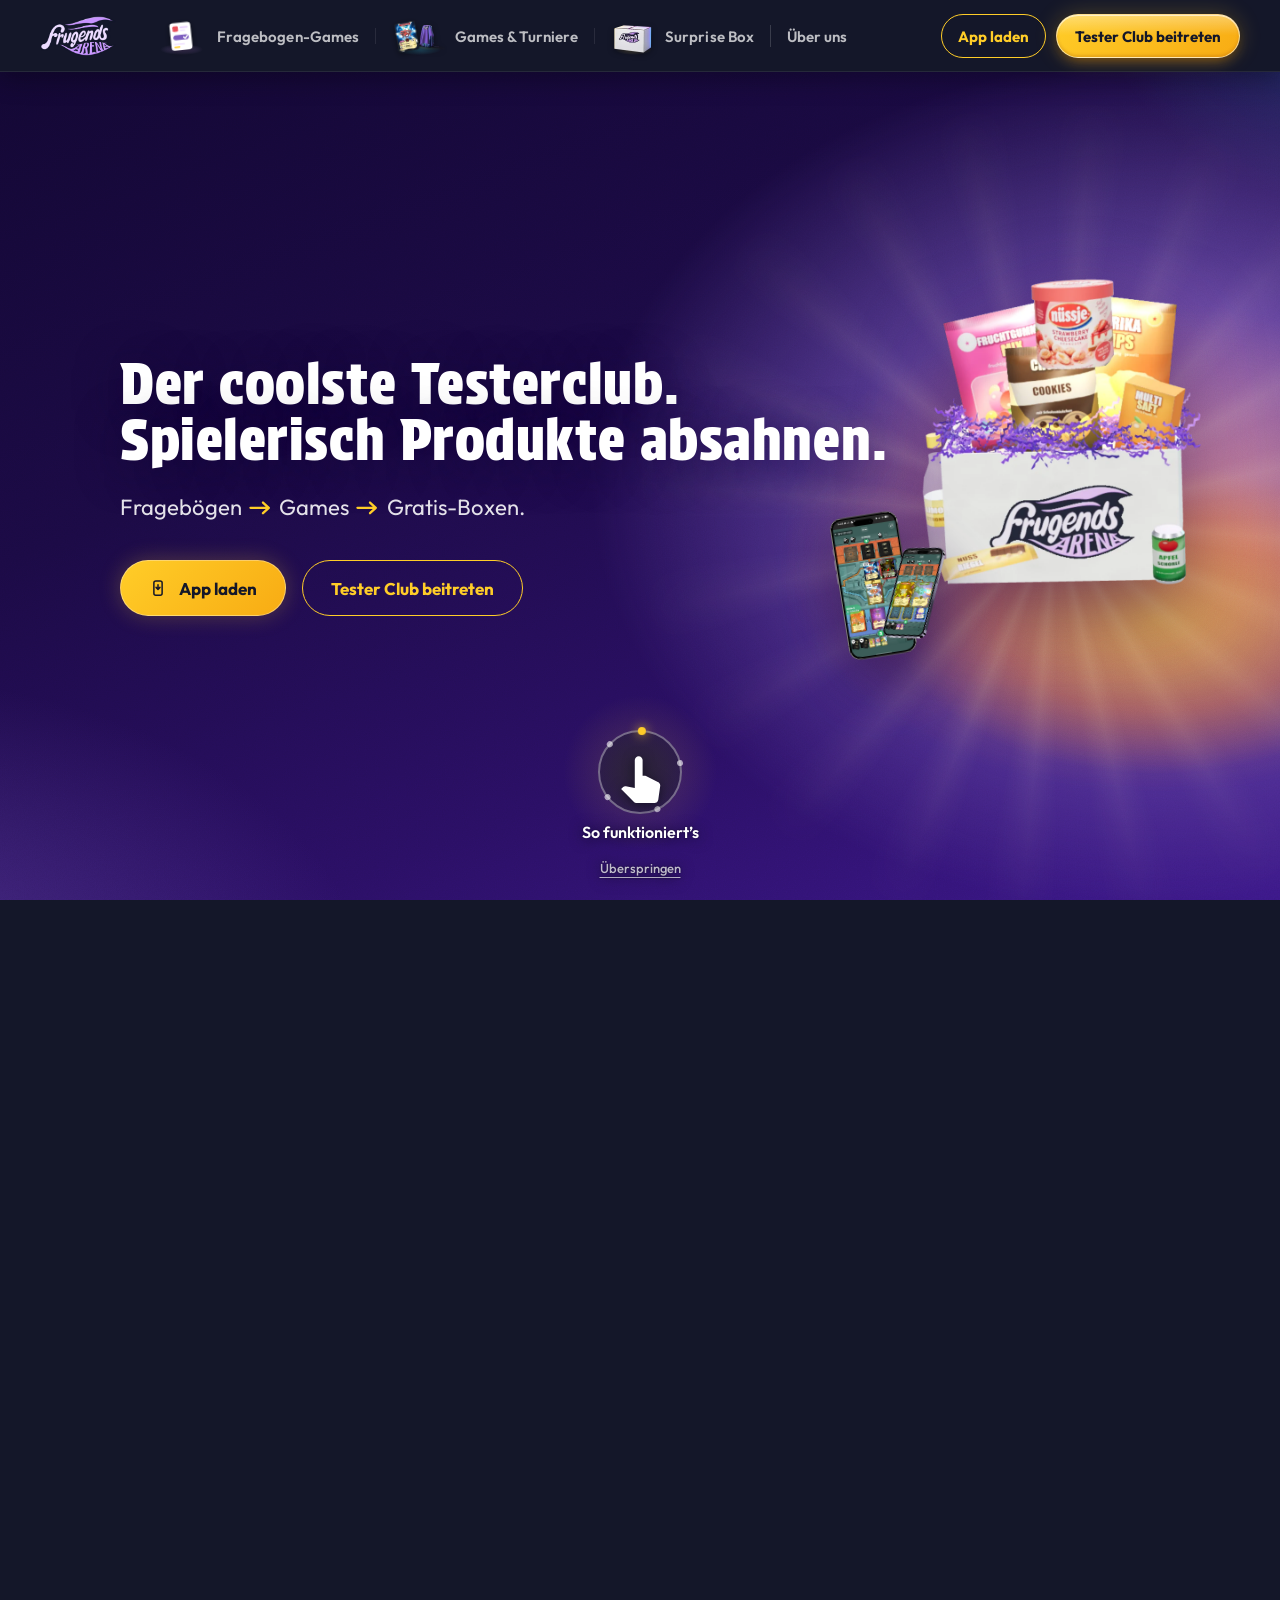
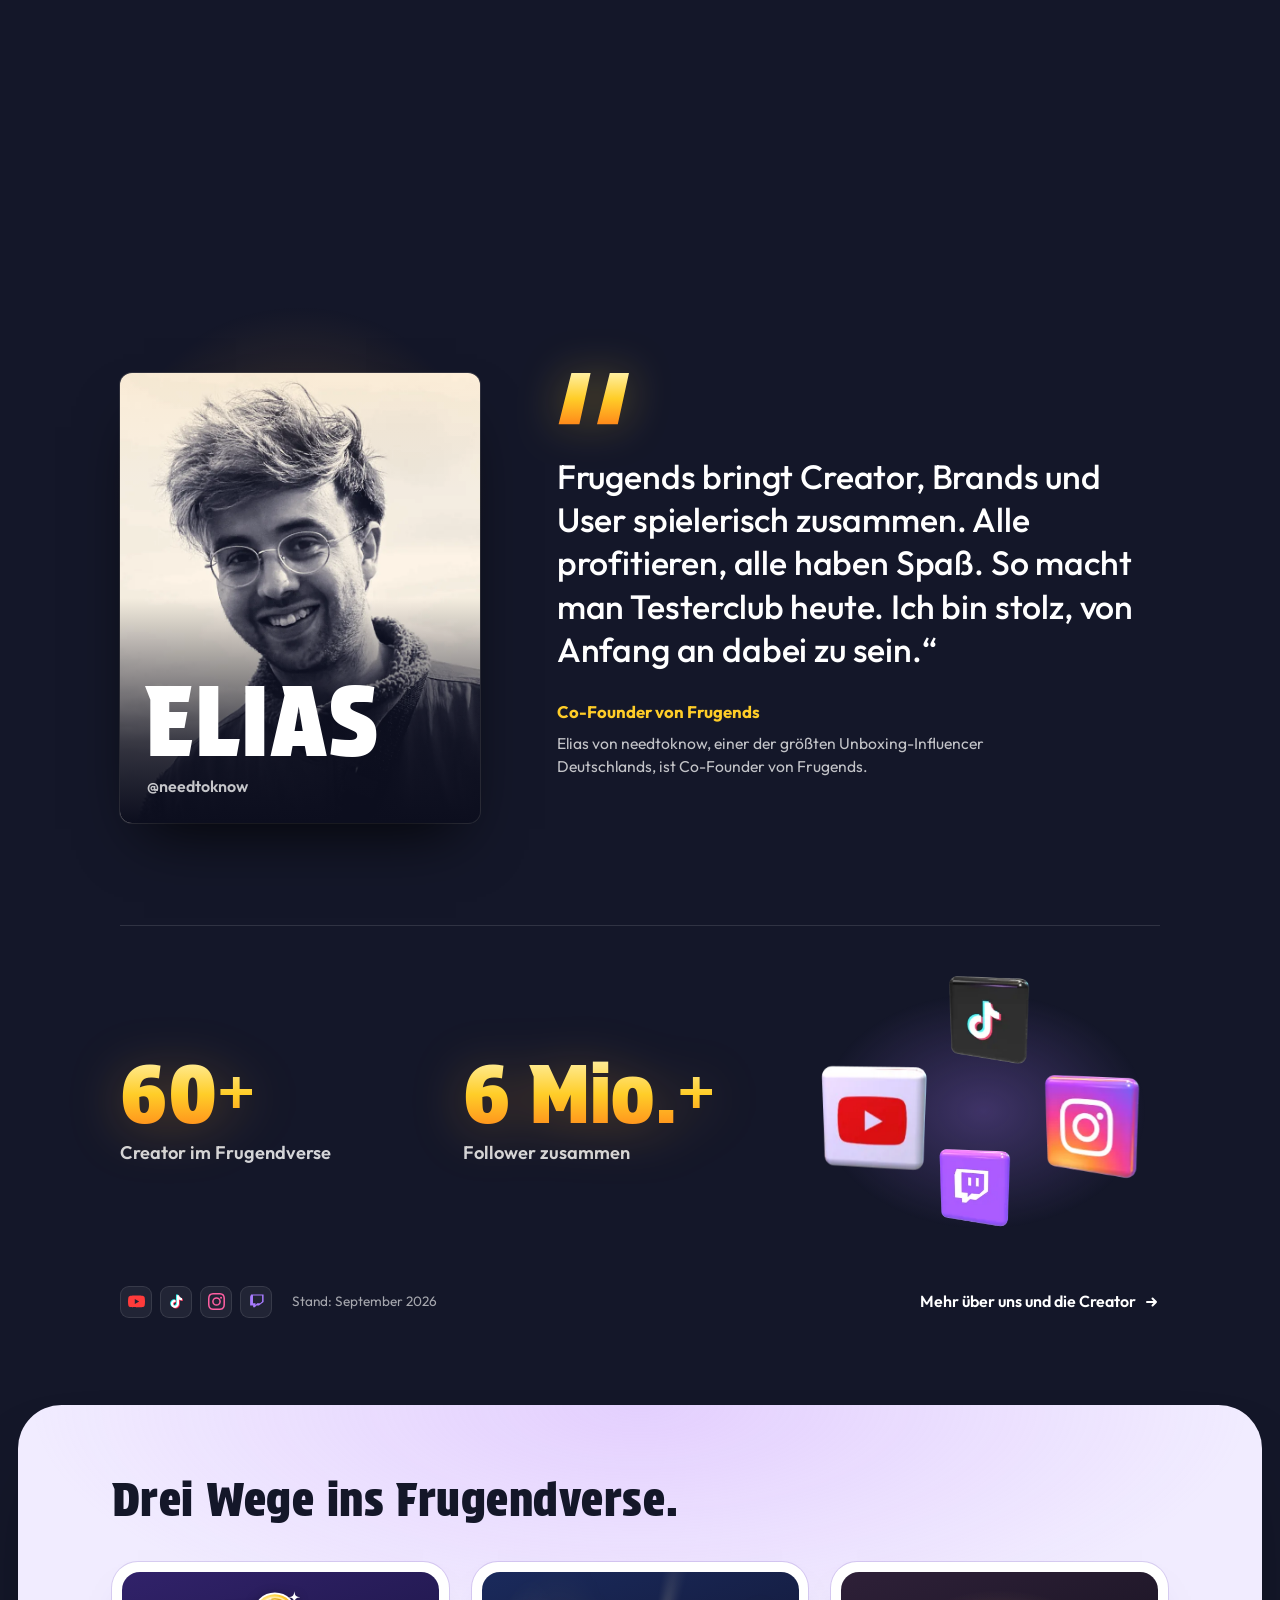
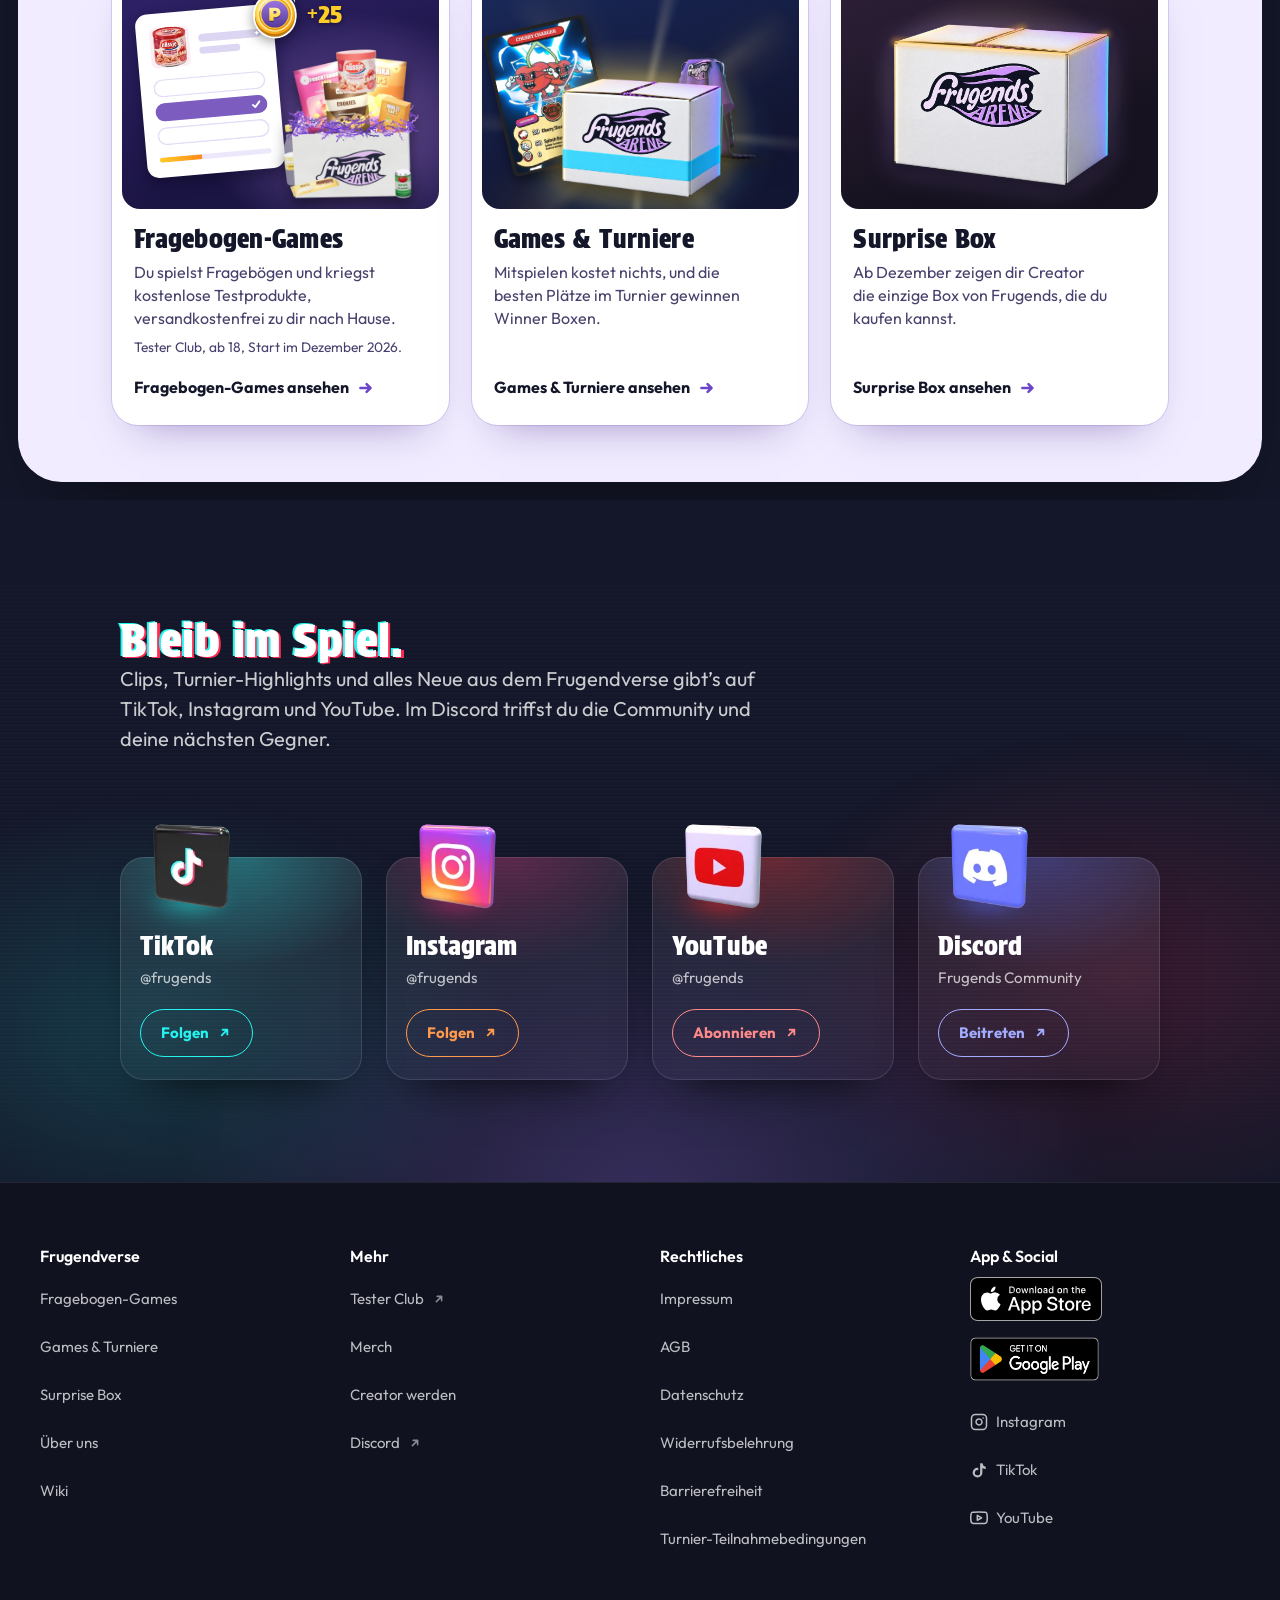
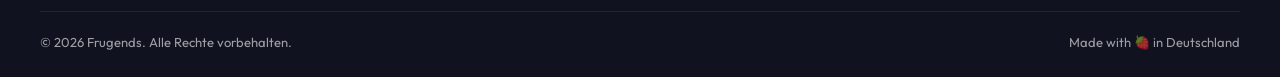
==== commit 5fed6947: "staging: Export HEAD@9a0a135 (2026-10-22 18:36)" ====
--- a/index.html
+++ b/index.html
@@ -20,11 +20,11 @@
     <link rel="apple-touch-icon" sizes="180x180" href="assets/apple-touch-icon.png">
 
 
-    <link href="assets/tokens.css?v=mvjvdqkf" rel="stylesheet" type="text/css" media="all" />
-    <link href="assets/base.css?v=mvjvdqkf" rel="stylesheet" type="text/css" media="all" />
-    <link href="assets/components.css?v=mvjvdqkf" rel="stylesheet" type="text/css" media="all" />
-    <link href="assets/fg-design.css?v=mvjvdqkf" rel="stylesheet" type="text/css" media="all" />
-    <link href="assets/fg-app-modal.css?v=mvjvdqkf" rel="stylesheet" type="text/css" media="all" />
+    <link href="assets/tokens.css?v=mvjvudju" rel="stylesheet" type="text/css" media="all" />
+    <link href="assets/base.css?v=mvjvudju" rel="stylesheet" type="text/css" media="all" />
+    <link href="assets/components.css?v=mvjvudju" rel="stylesheet" type="text/css" media="all" />
+    <link href="assets/fg-design.css?v=mvjvudju" rel="stylesheet" type="text/css" media="all" />
+    <link href="assets/fg-app-modal.css?v=mvjvudju" rel="stylesheet" type="text/css" media="all" />
 
     <style>
       /* Shopify wickelt jede Section in einen Wrapper-DIV. Die Shell
@@ -160,9 +160,8 @@
       <a class="fg-pille fg-pille--linie fg-kopf__app fg-kopf__app--linie" href="pages/turniere/"
          data-fg-app="header" data-store-ios="https://apps.apple.com/de/app/frugends/id6749146042?ct=hp-header" data-store-android="https://play.google.com/store/apps/details?id=com.frugends.mobile&amp;referrer=utm_source%3Dfrugends.com%26utm_medium%3Dreferral%26utm_campaign%3Dwebsite%26utm_content%3Dheader"
          aria-haspopup="dialog">App laden</a>
-      <a class="fg-pille fg-pille--kopf fg-kopf__tc" href="https://testerclub.frugends.com/?utm_source=frugends.com&utm_medium=referral&utm_campaign=website&utm_content=header" target="_blank" rel="noopener">
-Tester Club beitreten        <span class="fg-kopf__alter">ab 18</span>
-        <span class="fg-sr">(neuer Tab)</span>
+      <a class="fg-pille fg-pille--glanz fg-kopf__tc" href="https://testerclub.frugends.com/?utm_source=frugends.com&utm_medium=referral&utm_campaign=website&utm_content=header" target="_blank" rel="noopener">
+Tester Club beitreten        <span class="fg-sr">(neuer Tab)</span>
       </a>
       <a class="fg-pille fg-kopf__app fg-kopf__app--handy" href="pages/turniere/"
          data-fg-app="header" data-store-ios="https://apps.apple.com/de/app/frugends/id6749146042?ct=hp-header" data-store-android="https://play.google.com/store/apps/details?id=com.frugends.mobile&amp;referrer=utm_source%3Dfrugends.com%26utm_medium%3Dreferral%26utm_campaign%3Dwebsite%26utm_content%3Dheader"
@@ -178,19 +177,13 @@
   </div>
 </header>
 
-<div class="fg-menue" id="fg-menue" data-fg-menue role="dialog" aria-modal="true" aria-labelledby="fg-menue-titel" hidden>
-  <div class="fg-menue__leiste">
-    <h2 class="fg-sr" id="fg-menue-titel">Menü</h2>
-    <button type="button" class="fg-menue__zu" data-fg-menue-zu aria-label="Menü schließen">
-      <span class="fg-kopf__burger-linie" aria-hidden="true"></span>
-      <span class="fg-kopf__burger-linie" aria-hidden="true"></span>
-    </button>
-  </div>
-  <div class="fg-menue__flaeche">
-  <nav class="fg-menue__innen" aria-label="Wege und Seiten">
+<div class="fg-menue" id="fg-menue" data-fg-menue hidden>
+  <div class="fg-menue__dimmer" data-fg-menue-dimmer aria-hidden="true"></div>
+  <nav class="fg-menue__tafel" aria-label="Menü">
+  <div class="fg-menue__innen">
 
     <ul class="fg-menue__wege" role="list">
-          <li >
+          <li class="fg-menue__stufe" style="--i: 0" >
             <a class="fg-menue__weg fg-weg--produkt" data-fg-mini href="pages/fragebogen-games/">
               <span class="fg-menue__bild">
 <span class="fg-mini fg-mini--fragebogen" aria-hidden="true">
@@ -205,7 +198,7 @@
               </span>
             </a>
           </li>
-          <li >
+          <li class="fg-menue__stufe" style="--i: 1" >
             <a class="fg-menue__weg fg-weg--arena" data-fg-mini href="pages/turniere/">
               <span class="fg-menue__bild">
 <span class="fg-mini fg-mini--turniere" aria-hidden="true">
@@ -220,7 +213,7 @@
               </span>
             </a>
           </li>
-          <li >
+          <li class="fg-menue__stufe" style="--i: 2" >
             <a class="fg-menue__weg fg-weg--senke" data-fg-mini href="pages/surprise-box/">
               <span class="fg-menue__bild">
 <span class="fg-mini fg-mini--surprise" aria-hidden="true">
@@ -236,7 +229,7 @@
           </li>
     </ul>
 
-    <ul class="fg-menue__links" role="list">
+    <ul class="fg-menue__links fg-menue__stufe" style="--i: 3" role="list">
           <li >
             <a class="fg-menue__link" href="pages/uber-uns/"
 >
@@ -261,18 +254,17 @@
           </li>
     </ul>
 
-    <div class="fg-menue__aufrufe">
-      <a class="fg-pille fg-pille--gross" href="pages/turniere/"
+    <div class="fg-menue__aufrufe fg-menue__stufe" style="--i: 4">
+      <a class="fg-pille fg-pille--gross fg-pille--glanz" href="https://testerclub.frugends.com/?utm_source=frugends.com&utm_medium=referral&utm_campaign=website&utm_content=menu" target="_blank" rel="noopener">
+Tester Club beitreten        <span class="fg-sr">(neuer Tab)</span>
+      </a>
+      <a class="fg-pille fg-pille--gross fg-pille--linie" href="pages/turniere/"
          data-fg-app="menu" data-store-ios="https://apps.apple.com/de/app/frugends/id6749146042?ct=hp-menu" data-store-android="https://play.google.com/store/apps/details?id=com.frugends.mobile&amp;referrer=utm_source%3Dfrugends.com%26utm_medium%3Dreferral%26utm_campaign%3Dwebsite%26utm_content%3Dmenu"
          aria-haspopup="dialog">App laden</a>
-      <a class="fg-pille fg-pille--gross fg-pille--linie" href="https://testerclub.frugends.com/?utm_source=frugends.com&utm_medium=referral&utm_campaign=website&utm_content=menu" target="_blank" rel="noopener">
-Tester Club beitreten        <span class="fg-menue__alter">ab 18</span>
-        <span class="fg-sr">(neuer Tab)</span>
-      </a>
     </div>
 
+  </div>
   </nav>
-  </div>
 </div>
 
 
@@ -294,43 +286,43 @@
     }, { passive: true });
   })(document.documentElement);
 </script>
-<link href="assets/fgi-hero.css?v=mvjvdqkf" rel="stylesheet" type="text/css" media="all" />
+<link href="assets/fgi-hero.css?v=mvjvudju" rel="stylesheet" type="text/css" media="all" />
 <section class="fgi fgi-insel" data-fg-island="hero" data-section-id="template--local__hero">
   <div data-fg-root>
-<div class="fgi-fallback"><div class="fgi-fallback__erst"><div class="h3d__intro"><div class="h3d__intro-inner container"><div class="p-hero__text fgi-intro"><h1 id="hero-titel" class="p-hero__titel fgi-titel"><span class="fgi-titel__satz">Der coolste Testerclub.</span> <span class="fgi-titel__satz">Spielerisch Produkte absahnen.</span></h1><p class="p-hero__sub fgi-unterzeile"><span class="p-hero__satz"><span class="p-hero__vorpfeil">Fragebögen<svg class="p-hero__pfeil" viewBox="0 0 24 14" aria-hidden="true" focusable="false"><path d="M1.5 7h19M14.5 1.5L20.5 7l-6 5.5" fill="none" stroke="currentColor" stroke-width="2.4" stroke-linecap="round" stroke-linejoin="round"></path></svg></span> <span class="p-hero__vorpfeil">Games<svg class="p-hero__pfeil" viewBox="0 0 24 14" aria-hidden="true" focusable="false"><path d="M1.5 7h19M14.5 1.5L20.5 7l-6 5.5" fill="none" stroke="currentColor" stroke-width="2.4" stroke-linecap="round" stroke-linejoin="round"></path></svg></span> <span class="p-hero__wort">Gratis-Boxen.</span></span></p><div class="fgi-aufrufe"><div class="fgi-aufruf"><button type="button" class="fg-pille fg-pille--gross fgi-app" aria-haspopup="dialog"><svg class="fg-pille__ico" viewBox="0 0 24 24" aria-hidden="true" focusable="false"><rect x="6.5" y="2.5" width="11" height="19" rx="2.6" fill="none" stroke="currentColor" stroke-width="2"></rect><path d="M12 7.5v6.2M9.4 11.2 12 13.8l2.6-2.6" fill="none" stroke="currentColor" stroke-width="2" stroke-linecap="round" stroke-linejoin="round"></path></svg><span class="fgi-lang">App laden</span><span class="fgi-kurz" aria-hidden="true">App laden</span></button></div><div class="fgi-aufruf"><a class="fg-pille fg-pille--gross fg-pille--linie fgi-tc" href="https://testerclub.frugends.com/?utm_source=frugends.com&amp;utm_medium=referral&amp;utm_campaign=website&amp;utm_content=hero" target="_blank" rel="noopener" title="Voranmeldung als Tester: Bewerbung jetzt, ab 18, Start des Tester Clubs im Dezember 2026"><span class="fgi-lang">Tester Club beitreten</span><span class="fgi-kurz" aria-hidden="true">Tester Club beitreten</span><span class="fgi-tc__alter">ab 18</span></a></div></div></div><div class="fgi-startbild" aria-hidden="true"><div class="fgi-startbild__welt"><div class="fgi-startbild__licht"></div><div class="fgi-startbild__strahlen"></div><div class="fgi-startbild__korn"></div></div><div class="fgi-startbild__dinge"><span class="fgi-startbild__ding fgi-startbild__ding--box"></span><span class="fgi-startbild__ding fgi-startbild__ding--handy"></span></div></div></div></div><button type="button" class="h3d__hinweis" data-ruht="" aria-label="Weiter" aria-describedby=":R9:"><span class="h3d__hinweis-inhalt"><span class="h3d__dial" aria-hidden="true"><span class="h3d__dial-glut"></span><span class="h3d__dial-welle"></span><span class="h3d__dial-spur"></span><span class="h3d__dial-halb h3d__dial-halb--r"><span class="h3d__dial-bogen"></span></span><span class="h3d__dial-halb h3d__dial-halb--l"><span class="h3d__dial-bogen"></span></span><span class="h3d__dial-station" style="--w:77.42deg"></span><span class="h3d__dial-station" style="--w:154.84deg"></span><span class="h3d__dial-station" style="--w:232.26deg"></span><span class="h3d__dial-station" style="--w:312.58deg"></span><span class="h3d__dial-kopf"></span><span class="h3d__dial-mitte"><span class="h3d__geste"><span class="h3d__geste-welle"></span><span class="h3d__geste-hand"><svg viewBox="4 4 16 20" focusable="false" aria-hidden="true"><path fill="currentColor" d="M18.84 15.87l-4.54-2.26c-.17-.07-.35-.11-.54-.11H13v-6c0-.83-.67-1.5-1.5-1.5S10 6.67 10 7.5v10.74l-3.43-.72c-.08-.01-.15-.03-.24-.03-.31 0-.59.13-.79.33l-.79.8 4.94 4.94c.27.27.65.44 1.06.44h6.79c.75 0 1.36-.55 1.47-1.28l.75-5.27c.01-.07.02-.14.02-.2 0-.62-.38-1.16-.91-1.38z"></path></svg></span></span></span></span></span></button><span id=":R9:" class="h3d__hinweis-sr">So funktioniert’s</span><span class="fgi-tipp__text" aria-hidden="true">So funktioniert’s</span><a class="fgi-tipp__weg" href="#fgi-nach-hero">Überspringen</a></div><ol id="fgi-beats" class="fgi-fallback__beats" aria-label="Das Frugendverse"><li><strong>Free Unboxing für deine Fragebogen-Games.</strong> Spiel dich durch die Fragen und hol dir die Testbox mit neuen Sachen cooler Brands. Versand inklusive, ab 18. <a href="pages/fragebogen-games/">Fragebogen-Game ausprobieren</a></li><li><strong>Krasse Turniere, echte Rewards.</strong> Jetzt das Kartenspiel, ab Dezember ein zweites Game. Die Besten im Turnier holen Winner Boxen. <a href="pages/turniere/">Games &amp; Turniere ansehen</a></li><li><strong>Die Surprise Box. Ab Dezember.</strong> Deine Lieblings-Creator zeigen sie zuerst, dann packst du selbst aus. Die einzige Box von Frugends, die du kaufen kannst. <a href="pages/surprise-box/">Surprise Box ansehen</a></li><li><strong>Jedes Spiel bringt Frugends Points.</strong> Sammle sie, steig Level für Level auf und hol dir Rewards. Je mehr Points, desto größer die Box.</li></ol><span id="fgi-nach-hero" class="fgi-nach-hero" tabindex="-1"></span></div>
+<div class="fgi-fallback"><div class="fgi-fallback__erst"><div class="h3d__intro"><div class="h3d__intro-inner container"><div class="p-hero__text fgi-intro"><h1 id="hero-titel" class="p-hero__titel fgi-titel"><span class="fgi-titel__satz">Der coolste Testerclub.</span> <span class="fgi-titel__satz">Spielerisch Produkte absahnen.</span></h1><p class="p-hero__sub fgi-unterzeile"><span class="p-hero__satz"><span class="p-hero__vorpfeil">Fragebögen<svg class="p-hero__pfeil" viewBox="0 0 24 14" aria-hidden="true" focusable="false"><path d="M1.5 7h19M14.5 1.5L20.5 7l-6 5.5" fill="none" stroke="currentColor" stroke-width="2.4" stroke-linecap="round" stroke-linejoin="round"></path></svg></span> <span class="p-hero__vorpfeil">Games<svg class="p-hero__pfeil" viewBox="0 0 24 14" aria-hidden="true" focusable="false"><path d="M1.5 7h19M14.5 1.5L20.5 7l-6 5.5" fill="none" stroke="currentColor" stroke-width="2.4" stroke-linecap="round" stroke-linejoin="round"></path></svg></span> <span class="p-hero__wort">Gratis-Boxen.</span></span></p><div class="fgi-aufrufe"><div class="fgi-aufruf"><button type="button" class="fg-pille fg-pille--gross fgi-app" aria-haspopup="dialog"><svg class="fg-pille__ico" viewBox="0 0 24 24" aria-hidden="true" focusable="false"><rect x="6.5" y="2.5" width="11" height="19" rx="2.6" fill="none" stroke="currentColor" stroke-width="2"></rect><path d="M12 7.5v6.2M9.4 11.2 12 13.8l2.6-2.6" fill="none" stroke="currentColor" stroke-width="2" stroke-linecap="round" stroke-linejoin="round"></path></svg><span class="fgi-lang">App laden</span><span class="fgi-kurz" aria-hidden="true">App laden</span></button></div><div class="fgi-aufruf"><a class="fg-pille fg-pille--gross fg-pille--linie fgi-tc" href="https://testerclub.frugends.com/?utm_source=frugends.com&amp;utm_medium=referral&amp;utm_campaign=website&amp;utm_content=hero" target="_blank" rel="noopener" title="Voranmeldung als Tester: Bewerbung jetzt, ab 18, Start des Tester Clubs im Dezember 2026"><span class="fgi-lang">Tester Club beitreten</span><span class="fgi-kurz" aria-hidden="true">Tester Club beitreten</span></a></div></div></div><div class="fgi-startbild" aria-hidden="true"><div class="fgi-startbild__welt"><div class="fgi-startbild__licht"></div><div class="fgi-startbild__strahlen"></div><div class="fgi-startbild__korn"></div></div><div class="fgi-startbild__dinge"><span class="fgi-startbild__ding fgi-startbild__ding--box"></span><span class="fgi-startbild__ding fgi-startbild__ding--handy"></span></div></div></div></div><button type="button" class="h3d__hinweis" data-ruht="" aria-label="Weiter" aria-describedby=":R9:"><span class="h3d__hinweis-inhalt"><span class="h3d__dial" aria-hidden="true"><span class="h3d__dial-glut"></span><span class="h3d__dial-welle"></span><span class="h3d__dial-spur"></span><span class="h3d__dial-halb h3d__dial-halb--r"><span class="h3d__dial-bogen"></span></span><span class="h3d__dial-halb h3d__dial-halb--l"><span class="h3d__dial-bogen"></span></span><span class="h3d__dial-station" style="--w:77.42deg"></span><span class="h3d__dial-station" style="--w:154.84deg"></span><span class="h3d__dial-station" style="--w:232.26deg"></span><span class="h3d__dial-station" style="--w:312.58deg"></span><span class="h3d__dial-kopf"></span><span class="h3d__dial-mitte"><span class="h3d__geste"><span class="h3d__geste-welle"></span><span class="h3d__geste-hand"><svg viewBox="4 4 16 20" focusable="false" aria-hidden="true"><path fill="currentColor" d="M18.84 15.87l-4.54-2.26c-.17-.07-.35-.11-.54-.11H13v-6c0-.83-.67-1.5-1.5-1.5S10 6.67 10 7.5v10.74l-3.43-.72c-.08-.01-.15-.03-.24-.03-.31 0-.59.13-.79.33l-.79.8 4.94 4.94c.27.27.65.44 1.06.44h6.79c.75 0 1.36-.55 1.47-1.28l.75-5.27c.01-.07.02-.14.02-.2 0-.62-.38-1.16-.91-1.38z"></path></svg></span></span></span></span></span></button><span id=":R9:" class="h3d__hinweis-sr">So funktioniert’s</span><span class="fgi-tipp__text" aria-hidden="true">So funktioniert’s</span><a class="fgi-tipp__weg" href="#fgi-nach-hero">Überspringen</a></div><ol id="fgi-beats" class="fgi-fallback__beats" aria-label="Das Frugendverse"><li><strong>Free Unboxing für deine Fragebogen-Games.</strong> Spiel dich durch die Fragen und hol dir die Testbox mit neuen Sachen cooler Brands. Versand inklusive, ab 18. <a href="pages/fragebogen-games/">Fragebogen-Game ausprobieren</a></li><li><strong>Krasse Turniere, echte Rewards.</strong> Jetzt das Kartenspiel, ab Dezember ein zweites Game. Die Besten im Turnier holen Winner Boxen. <a href="pages/turniere/">Games &amp; Turniere ansehen</a></li><li><strong>Die Surprise Box. Ab Dezember.</strong> Deine Lieblings-Creator zeigen sie zuerst, dann packst du selbst aus. Die einzige Box von Frugends, die du kaufen kannst. <a href="pages/surprise-box/">Surprise Box ansehen</a></li><li><strong>Jedes Spiel bringt Frugends Points.</strong> Sammle sie, steig Level für Level auf und hol dir Rewards. Je mehr Points, desto größer die Box.</li></ol><span id="fgi-nach-hero" class="fgi-nach-hero" tabindex="-1"></span></div>
   </div>
 </section>
-<script type="module" src="assets/fgi-hero.js?v=mvjvdqkf"></script>
+<script type="module" src="assets/fgi-hero.js?v=mvjvudju"></script>
 
 
 </div>
-<div id="shopify-section-template--local__creator" class="shopify-section"><link href="assets/fgi-elias.css?v=mvjvdqkf" rel="stylesheet" type="text/css" media="all" />
+<div id="shopify-section-template--local__creator" class="shopify-section"><link href="assets/fgi-elias.css?v=mvjvudju" rel="stylesheet" type="text/css" media="all" />
 <section id="creator" class="fgi fgi-insel fgi-elias-insel" data-fg-island="elias" data-section-id="template--local__creator" aria-labelledby="creator-titel">
   <div data-fg-root>
 <div class="fge"><div class="fge__innen"><h2 id="creator-titel" class="fge-sr">Creator im Frugendverse</h2><figure class="fge__stimme"><div class="fge__bild"><figure class="rw-held"><div class="rw-held__bild"><img src="assets/fgi-elias-giOr6X70.webp" width="800" height="1000" alt="Elias (@needtoknow), Co-Founder von Frugends" loading="lazy" decoding="async"/></div><figcaption><span class="rw-held__name">Elias</span><span class="rw-held__handle">@needtoknow</span></figcaption></figure></div><blockquote class="fge__zitat"><svg class="fge__marke" viewBox="0 0 96 64" aria-hidden="true" focusable="false"><defs><linearGradient id="fge-marke-gold" x1="0" y1="0" x2="0" y2="1"><stop offset="0" stop-color="#ffefa0"></stop><stop offset="0.5" stop-color="#ffcd28"></stop><stop offset="1" stop-color="#ff8a1a"></stop></linearGradient></defs><path d="M18 0h24L28 64H2Z M66 0h24L76 64H50Z" fill="url(#fge-marke-gold)"></path></svg><p>Frugends bringt Creator, Brands und User spielerisch zusammen. Alle profitieren, alle haben Spaß. So macht man Testerclub heute. Ich bin stolz, von Anfang an dabei zu sein.“</p></blockquote><figcaption class="fge__von"><span class="fge__rolle">Co-Founder von Frugends</span><span class="fge__satz">Elias von needtoknow, einer der größten Unboxing-Influencer Deutschlands, ist Co-Founder von Frugends.</span></figcaption></figure><div class="fge-band"><dl class="fge-kpis"><div class="fge-kpi fge-kpi--creator"><dt>Creator im Frugendverse</dt><dd><span class="fge-sr">60+</span><span class="fge-kpi__zahl" data-kpi="creator" aria-hidden="true">60+</span></dd></div><div class="fge-kpi fge-kpi--follower"><dt>Follower zusammen</dt><dd><span class="fge-sr">6 Mio.+</span><span class="fge-kpi__zahl" data-kpi="follower" aria-hidden="true">6 Mio.+</span></dd></div></dl><div class="fge-kacheln"><span class="fge-kachel fge-kachel--0"><span class="fg-kachel fg-kachel--youtube" aria-hidden="true"><img class="fg-kachel__streifen" src="assets/fg-kachel-youtube.webp" width="4608" height="192" alt="" loading="lazy" decoding="async" draggable="false"/></span></span><span class="fge-kachel fge-kachel--1"><span class="fg-kachel fg-kachel--tiktok" aria-hidden="true"><img class="fg-kachel__streifen" src="assets/fg-kachel-tiktok.webp" width="4608" height="192" alt="" loading="lazy" decoding="async" draggable="false"/></span></span><span class="fge-kachel fge-kachel--2"><span class="fg-kachel fg-kachel--instagram" aria-hidden="true"><img class="fg-kachel__streifen" src="assets/fg-kachel-instagram.webp" width="4608" height="192" alt="" loading="lazy" decoding="async" draggable="false"/></span></span><span class="fge-kachel fge-kachel--3"><span class="fg-kachel fg-kachel--twitch" aria-hidden="true"><img class="fg-kachel__streifen" src="assets/fg-kachel-twitch.webp" width="4608" height="192" alt="" loading="lazy" decoding="async" draggable="false"/></span></span></div><div class="fge-band__fuss"><ul class="fge-glyphen" aria-label="Plattformen der Creator"><li class="fge-glyph fge-glyph--youtube"><svg viewBox="0 0 24 24" aria-hidden="true" focusable="false"><path d="M23.5 6.2a3.02 3.02 0 0 0-2.12-2.14C19.5 3.55 12 3.55 12 3.55s-7.5 0-9.38.51A3.02 3.02 0 0 0 .5 6.2 31.5 31.5 0 0 0 0 12a31.5 31.5 0 0 0 .5 5.8 3.02 3.02 0 0 0 2.12 2.14c1.88.51 9.38.51 9.38.51s7.5 0 9.38-.51a3.02 3.02 0 0 0 2.12-2.14A31.5 31.5 0 0 0 24 12a31.5 31.5 0 0 0-.5-5.8zM9.6 15.6V8.4l6.2 3.6z" fill="currentColor" fill-rule="evenodd"></path></svg><span class="fge-sr">YouTube</span></li><li class="fge-glyph fge-glyph--tiktok"><svg viewBox="0 0 24 24" aria-hidden="true" focusable="false"><path d="M16.6 5.82s.51.5 0 0A4.28 4.28 0 0 1 15.54 3h-3.09v12.4a2.59 2.59 0 0 1-2.59 2.5 2.6 2.6 0 0 1-2.6-2.6c0-1.72 1.66-3.01 3.37-2.48V9.66c-3.45-.46-6.47 2.22-6.47 5.64 0 3.33 2.76 5.7 5.69 5.7 3.14 0 5.69-2.55 5.69-5.7V9.01a7.35 7.35 0 0 0 4.3 1.38V7.3s-1.88.09-3.24-1.48z" fill="#25F4EE" transform="translate(-1.2,-0.8)"></path><path d="M16.6 5.82s.51.5 0 0A4.28 4.28 0 0 1 15.54 3h-3.09v12.4a2.59 2.59 0 0 1-2.59 2.5 2.6 2.6 0 0 1-2.6-2.6c0-1.72 1.66-3.01 3.37-2.48V9.66c-3.45-.46-6.47 2.22-6.47 5.64 0 3.33 2.76 5.7 5.69 5.7 3.14 0 5.69-2.55 5.69-5.7V9.01a7.35 7.35 0 0 0 4.3 1.38V7.3s-1.88.09-3.24-1.48z" fill="#FE2C55" transform="translate(1.2,0.8)"></path><path d="M16.6 5.82s.51.5 0 0A4.28 4.28 0 0 1 15.54 3h-3.09v12.4a2.59 2.59 0 0 1-2.59 2.5 2.6 2.6 0 0 1-2.6-2.6c0-1.72 1.66-3.01 3.37-2.48V9.66c-3.45-.46-6.47 2.22-6.47 5.64 0 3.33 2.76 5.7 5.69 5.7 3.14 0 5.69-2.55 5.69-5.7V9.01a7.35 7.35 0 0 0 4.3 1.38V7.3s-1.88.09-3.24-1.48z" fill="#fff"></path></svg><span class="fge-sr">TikTok</span></li><li class="fge-glyph fge-glyph--instagram"><svg viewBox="0 0 24 24" aria-hidden="true" focusable="false"><path d="M12 2.16c3.2 0 3.58.01 4.85.07 3.25.15 4.77 1.69 4.92 4.92.06 1.27.07 1.65.07 4.85s-.01 3.58-.07 4.85c-.15 3.23-1.66 4.77-4.92 4.92-1.27.06-1.65.07-4.85.07s-3.58-.01-4.85-.07c-3.26-.15-4.77-1.7-4.92-4.92-.06-1.27-.07-1.65-.07-4.85s.01-3.58.07-4.85C2.38 3.92 3.9 2.38 7.15 2.23 8.42 2.17 8.8 2.16 12 2.16M12 0C8.74 0 8.33.01 7.05.07 2.7.27.27 2.69.07 7.05.01 8.33 0 8.74 0 12s.01 3.67.07 4.95c.2 4.36 2.62 6.78 6.98 6.98C8.33 23.99 8.74 24 12 24s3.67-.01 4.95-.07c4.35-.2 6.78-2.62 6.98-6.98.06-1.28.07-1.69.07-4.95s-.01-3.67-.07-4.95c-.2-4.35-2.62-6.78-6.98-6.98C15.67.01 15.26 0 12 0m0 5.84A6.16 6.16 0 1 0 18.16 12 6.16 6.16 0 0 0 12 5.84M12 16a4 4 0 1 1 4-4 4 4 0 0 1-4 4m6.41-10.85a1.44 1.44 0 1 0 1.44 1.44 1.44 1.44 0 0 0-1.44-1.44z" fill="currentColor" fill-rule="evenodd"></path></svg><span class="fge-sr">Instagram</span></li><li class="fge-glyph fge-glyph--twitch"><svg viewBox="0 0 24 24" aria-hidden="true" focusable="false"><path d="M4.27 2 3 5.27v12.46h4.27V20h2.4l2.26-2.27h3.47L22 12.53V2zm15.6 9.87-2.67 2.66h-4.27l-2.33 2.34v-2.34H7.07V3.6h12.8z" fill="currentColor" fill-rule="evenodd"></path></svg><span class="fge-sr">Twitch</span></li></ul><p class="fge__stand">Stand: September 2026</p><a class="fge__link" href="pages/uber-uns/#creator">Mehr über uns und die Creator<svg viewBox="0 0 16 16" width="16" height="16" aria-hidden="true" focusable="false"><path d="M3 8h9M8.5 4.5 12 8l-3.5 3.5" fill="none" stroke="currentColor" stroke-width="2" stroke-linecap="round" stroke-linejoin="round"></path></svg></a></div></div></div></div>
   </div>
 </section>
-<script type="module" src="assets/fgi-elias.js?v=mvjvdqkf"></script>
+<script type="module" src="assets/fgi-elias.js?v=mvjvudju"></script>
 
 
 </div>
-<div id="shopify-section-template--local__tueren" class="shopify-section"><link href="assets/fgi-tueren.css?v=mvjvdqkf" rel="stylesheet" type="text/css" media="all" />
+<div id="shopify-section-template--local__tueren" class="shopify-section"><link href="assets/fgi-tueren.css?v=mvjvudju" rel="stylesheet" type="text/css" media="all" />
 <section class="fgi fgi-insel" data-fg-island="tueren" data-du-bist-hier="keine" data-section-id="template--local__tueren">
   <div data-fg-root>
 <div class="fgw-sektion"><div class="fgw-sektion__innen"><p class="fgw-hier fgw-hier--fragebogen-games" aria-current="page"><span class="fgw-hier__punkt" aria-hidden="true"></span><span class="fgw-hier__vor">Du bist hier:</span><strong class="fgw-hier__name">Fragebogen-Games</strong><span class="fg-szene fgw-hier__szene" aria-hidden="true"><img class="fg-szene__folge" src="assets/fg-nav-szene-fragebogen.webp" width="2304" height="96" alt="" loading="lazy" decoding="async" draggable="false"/></span></p><p class="fgw-hier fgw-hier--turniere" aria-current="page"><span class="fgw-hier__punkt" aria-hidden="true"></span><span class="fgw-hier__vor">Du bist hier:</span><strong class="fgw-hier__name">Games &amp; Turniere</strong><span class="fg-szene fgw-hier__szene" aria-hidden="true"><img class="fg-szene__folge" src="assets/fg-nav-szene-turniere.webp" width="2304" height="96" alt="" loading="lazy" decoding="async" draggable="false"/></span></p><p class="fgw-hier fgw-hier--surprise-box" aria-current="page"><span class="fgw-hier__punkt" aria-hidden="true"></span><span class="fgw-hier__vor">Du bist hier:</span><strong class="fgw-hier__name">Surprise Box</strong><span class="fg-szene fgw-hier__szene" aria-hidden="true"><img class="fg-szene__folge" src="assets/fg-nav-szene-surprise.webp" width="2304" height="96" alt="" loading="lazy" decoding="async" draggable="false"/></span></p><h2 class="fgw-sektion__titel"><span class="fgw-titel--start">Drei Wege ins Frugendverse.</span><span class="fgw-titel--pfad">Noch zwei Wege ins Frugendverse.</span></h2><ul class="fgw-liste"><li class="fgw fgw--fragebogen-games"><div class="fgw__szene" aria-hidden="true"><span class="fgw-fb__bogen"><span class="fgw-fb__kopf"><img class="fgw-fb__produkt" src="assets/fgi-nuessje-strawberry-cheesecake-aSY-u2sn.webp" width="300" height="300" alt="" loading="lazy" decoding="async" draggable="false"/><span class="fgw-fb__frage"><i></i><i></i></span></span><span class="fgw-fb__antworten"><i class="fgw-fb__antwort"></i><i class="fgw-fb__antwort fgw-fb__antwort--wahl"><svg viewBox="0 0 16 16" aria-hidden="true" focusable="false"><path d="M3.5 8.5 6.5 11.5 12.5 4.5"></path></svg></i><i class="fgw-fb__antwort"></i></span><span class="fgw-fb__fortschritt"><i></i></span></span><span class="fgw-fb__muenze"><img src="data:image/svg+xml,%3Csvg%20xmlns%3D%22http%3A%2F%2Fwww.w3.org%2F2000%2Fsvg%22%20viewBox%3D%220%200%20120%20120%22%3E%3Cdefs%3E%0A%3CradialGradient%20id%3D%22f%22%20cx%3D%22.34%22%20cy%3D%22.3%22%20r%3D%22.85%22%3E%3Cstop%20offset%3D%220%22%20stop-color%3D%22%23fff4b8%22%2F%3E%3Cstop%20offset%3D%22.42%22%20stop-color%3D%22%23ffd23d%22%2F%3E%3Cstop%20offset%3D%221%22%20stop-color%3D%22%23f0960c%22%2F%3E%3C%2FradialGradient%3E%0A%3ClinearGradient%20id%3D%22m%22%20x1%3D%220%22%20y1%3D%220%22%20x2%3D%220%22%20y2%3D%221%22%3E%3Cstop%20offset%3D%220%22%20stop-color%3D%22%239a76e0%22%2F%3E%3Cstop%20offset%3D%221%22%20stop-color%3D%22%2355399a%22%2F%3E%3C%2FlinearGradient%3E%0A%3ClinearGradient%20id%3D%22p%22%20x1%3D%220%22%20y1%3D%220%22%20x2%3D%220%22%20y2%3D%221%22%3E%3Cstop%20offset%3D%220%22%20stop-color%3D%22%23fff1a8%22%2F%3E%3Cstop%20offset%3D%221%22%20stop-color%3D%22%23ffcd28%22%2F%3E%3C%2FlinearGradient%3E%0A%3C%2Fdefs%3E%0A%3Cg%20transform%3D%22translate(56%2058)%22%3E%3Ccircle%20cy%3D%226%22%20r%3D%2250%22%20fill%3D%22%23fff%22%2F%3E%3Ccircle%20r%3D%2250%22%20fill%3D%22%23fff%22%2F%3E%0A%3Ccircle%20cy%3D%226%22%20r%3D%2246%22%20fill%3D%22%23bf760a%22%2F%3E%3Ccircle%20r%3D%2246%22%20fill%3D%22url(%23f)%22%2F%3E%0A%3Ccircle%20r%3D%2239%22%20fill%3D%22none%22%20stroke%3D%22%23ffeaa3%22%20stroke-width%3D%223%22%2F%3E%3Ccircle%20r%3D%2235.5%22%20fill%3D%22none%22%20stroke%3D%22%23c9820c%22%20stroke-width%3D%222%22%20opacity%3D%22.75%22%2F%3E%0A%3Ccircle%20r%3D%2231%22%20fill%3D%22url(%23m)%22%2F%3E%0A%3Cpath%20d%3D%22M-13%20-15H2A11%2011%200%200%201%202%207H-3V15H-13ZM-3%20-7H1A3%203%200%200%201%201%20-1H-3Z%22%20transform%3D%22translate(0%202.6)%22%20fill%3D%22%2324173f%22%20fill-rule%3D%22evenodd%22%20opacity%3D%22.55%22%2F%3E%0A%3Cpath%20d%3D%22M-13%20-15H2A11%2011%200%200%201%202%207H-3V15H-13ZM-3%20-7H1A3%203%200%200%201%201%20-1H-3Z%22%20fill%3D%22url(%23p)%22%20fill-rule%3D%22evenodd%22%2F%3E%0A%3Cpath%20d%3D%22M-35%20-10A37%2037%200%200%201%20-10%20-35%22%20fill%3D%22none%22%20stroke%3D%22%23fff%22%20stroke-width%3D%225%22%20stroke-linecap%3D%22round%22%20opacity%3D%22.6%22%2F%3E%3C%2Fg%3E%0A%3Cg%20transform%3D%22translate(101%2019)%22%3E%3Cpath%20d%3D%22M0%20-14C1.5%20-3%203%20-1.5%2014%200C3%201.5%201.5%203%200%2014C-1.5%203%20-3%201.5%20-14%200C-3%20-1.5%20-1.5%20-3%200%20-14Z%22%20fill%3D%22%23fff%22%2F%3E%3C%2Fg%3E%0A%3Cg%20transform%3D%22translate(14%20101)%20scale(.5)%22%3E%3Cpath%20d%3D%22M0%20-14C1.5%20-3%203%20-1.5%2014%200C3%201.5%201.5%203%200%2014C-1.5%203%20-3%201.5%20-14%200C-3%20-1.5%20-1.5%20-3%200%20-14Z%22%20fill%3D%22%23fff%22%2F%3E%3C%2Fg%3E%0A%3C%2Fsvg%3E" width="120" height="120" alt="" draggable="false"/><b>+25</b></span><span class="fgw-fb__box fgw__vt"><img class="fgw-fb__boxbild" src="assets/fgi-surprise-box-v5W9mDfN.webp" width="680" height="720" alt="" loading="lazy" decoding="async" draggable="false"/></span></div><div class="fgw__text"><h3 class="fgw__titel">Fragebogen-Games</h3><p class="fgw__satz">Du spielst Fragebögen und kriegst kostenlose Testprodukte, versandkostenfrei zu dir nach Hause.</p><p class="fgw__hinweis">Tester Club, ab 18, Start im Dezember 2026.</p><a class="fgw__link" href="pages/fragebogen-games/">Fragebogen-Games ansehen<svg viewBox="0 0 16 16" aria-hidden="true" focusable="false"><path d="M3 8h9M8.5 4.5 12 8l-3.5 3.5"></path></svg></a></div></li><li class="fgw fgw--turniere"><div class="fgw__szene" aria-hidden="true"><span class="vt-glanz" aria-hidden="true"><i class="vt-glanz__strahlen"></i><i class="vt-glanz__strahlen vt-glanz__strahlen--2"></i><i class="vt-glanz__halo"></i><svg class="vt-glanz__funke" viewBox="-14 -14 28 28" style="left:13%;top:15%;--d:0s;--s:1"><path d="M0 -14C1.5 -3 3 -1.5 14 0C3 1.5 1.5 3 0 14C-1.5 3 -3 1.5 -14 0C-3 -1.5 -1.5 -3 0 -14Z"></path></svg><svg class="vt-glanz__funke" viewBox="-14 -14 28 28" style="left:86%;top:10%;--d:1.1s;--s:0.7"><path d="M0 -14C1.5 -3 3 -1.5 14 0C3 1.5 1.5 3 0 14C-1.5 3 -3 1.5 -14 0C-3 -1.5 -1.5 -3 0 -14Z"></path></svg><svg class="vt-glanz__funke" viewBox="-14 -14 28 28" style="left:92%;top:38%;--d:2.4s;--s:1"><path d="M0 -14C1.5 -3 3 -1.5 14 0C3 1.5 1.5 3 0 14C-1.5 3 -3 1.5 -14 0C-3 -1.5 -1.5 -3 0 -14Z"></path></svg><svg class="vt-glanz__funke" viewBox="-14 -14 28 28" style="left:7%;top:42%;--d:3.2s;--s:0.7"><path d="M0 -14C1.5 -3 3 -1.5 14 0C3 1.5 1.5 3 0 14C-1.5 3 -3 1.5 -14 0C-3 -1.5 -1.5 -3 0 -14Z"></path></svg><svg class="vt-glanz__funke" viewBox="-14 -14 28 28" style="left:64%;top:4%;--d:1.7s;--s:0.85"><path d="M0 -14C1.5 -3 3 -1.5 14 0C3 1.5 1.5 3 0 14C-1.5 3 -3 1.5 -14 0C-3 -1.5 -1.5 -3 0 -14Z"></path></svg><svg class="vt-glanz__funke" viewBox="-14 -14 28 28" style="left:31%;top:6%;--d:2.9s;--s:0.6"><path d="M0 -14C1.5 -3 3 -1.5 14 0C3 1.5 1.5 3 0 14C-1.5 3 -3 1.5 -14 0C-3 -1.5 -1.5 -3 0 -14Z"></path></svg></span><img class="fgw-gt__karte" src="assets/fgi-card-cherry-charger-Mk6RALkl.webp" width="512" height="708" alt="" loading="lazy" decoding="async" draggable="false"/><img class="fgw-gt__handy" src="assets/turniere-game2-cape.webp" width="640" height="525" alt="" loading="lazy" decoding="async" draggable="false"/><span class="fgw-gt__box fgw__vt"><img class="fgw-gt__boxbild" src="assets/wb-box-winner.webp" width="900" height="675" alt="" loading="lazy" decoding="async" draggable="false"/><span class="fgw-gt__band" style="clip-path:polygon(6% 59.6%, 78% 68.6%, 95.3% 55.4%, 95.3% 69.6%, 78% 83.9%, 6% 73.6%)" aria-hidden="true"></span></span></div><div class="fgw__text"><h3 class="fgw__titel">Games &amp; Turniere</h3><p class="fgw__satz">Mitspielen kostet nichts, und die besten Plätze im Turnier gewinnen Winner Boxen.</p><a class="fgw__link" href="pages/turniere/">Games &amp; Turniere ansehen<svg viewBox="0 0 16 16" aria-hidden="true" focusable="false"><path d="M3 8h9M8.5 4.5 12 8l-3.5 3.5"></path></svg></a></div></li><li class="fgw fgw--surprise-box"><div class="fgw__szene" aria-hidden="true"><span class="fgw-sb__box fgw__vt"><img class="fgw-sb__boxbild" src="assets/fgi-box-zu-IbEmAxs_.webp" width="900" height="675" alt="" loading="lazy" decoding="async" draggable="false"/><img class="fgw-sb__deckel" src="assets/fgi-box-zu-IbEmAxs_.webp" width="900" height="675" alt="" loading="lazy" decoding="async" draggable="false" style="clip-path:polygon(5.8% 16%, 27.8% 5.3%, 95.8% 10.7%, 95.8% 12.1%, 78.7% 22.8%, 5.8% 16.6%)"/><svg class="fgw-sb__fuge" viewBox="0 0 900 675" aria-hidden="true" focusable="false"><defs><filter id="fgw-fuge-weich" x="-10%" y="-60%" width="120%" height="220%"><feGaussianBlur stdDeviation="10"></feGaussianBlur></filter></defs><g class="fgw-sb__hof" filter="url(#fgw-fuge-weich)"><path d="M57 106 L705 151 L857 78"></path><path d="M372 114 L540 55"></path></g><g class="fgw-sb__linie"><path d="M57 106 L705 151 L857 78"></path><path d="M372 114 L540 55"></path></g></svg></span></div><div class="fgw__text"><h3 class="fgw__titel">Surprise Box</h3><p class="fgw__satz">Ab Dezember zeigen dir Creator die einzige Box von Frugends, die du kaufen kannst.</p><a class="fgw__link" href="pages/surprise-box/">Surprise Box ansehen<svg viewBox="0 0 16 16" aria-hidden="true" focusable="false"><path d="M3 8h9M8.5 4.5 12 8l-3.5 3.5"></path></svg></a></div></li></ul></div></div>
   </div>
 </section>
-<script type="module" src="assets/fgi-tueren.js?v=mvjvdqkf"></script>
+<script type="module" src="assets/fgi-tueren.js?v=mvjvudju"></script>
 
 
 </div>
-<div id="shopify-section-template--local__socials" class="shopify-section"><link href="assets/fgi-socials.css?v=mvjvdqkf" rel="stylesheet" type="text/css" media="all" />
+<div id="shopify-section-template--local__socials" class="shopify-section"><link href="assets/fgi-socials.css?v=mvjvudju" rel="stylesheet" type="text/css" media="all" />
 <section class="fgi fgi-insel" data-fg-island="socials" data-section-id="template--local__socials" aria-labelledby="socials-titel">
   <div data-fg-root>
 <div class="fgs"><div class="fgs__innen"><h2 id="socials-titel" class="fgs__titel">Bleib im Spiel.</h2><p class="fgs__satz">Clips, Turnier-Highlights und alles Neue aus dem Frugendverse gibt’s auf TikTok, Instagram und YouTube. Im Discord triffst du die Community und deine nächsten Gegner.</p><ul class="fgs__liste"><li class="fgs__punkt" style="--farbe:#25f4ee;--farbe2:#fe2c55;--i:0"><a class="fgs-karte fgs-karte--tiktok" href="https://www.tiktok.com/@frugends" target="_blank" rel="noopener"><span class="fgs-karte__kachel"><span class="fg-kachel fg-kachel--tiktok" aria-hidden="true"><img class="fg-kachel__streifen" src="assets/fg-kachel-tiktok.webp" width="4608" height="192" alt="" loading="lazy" decoding="async" draggable="false"/></span></span><span class="fgs-karte__name">TikTok</span><span class="fgs-karte__handle">@frugends</span><span class="fg-pille fg-pille--linie fgs-karte__tun" style="--pille-farbe:#25f4ee">Folgen<svg class="fg-pille__ico" viewBox="0 0 16 16" aria-hidden="true" focusable="false"><path d="M5 11 11 5M6 5h5v5"></path></svg></span><span class="fg-sr">(neuer Tab)</span></a></li><li class="fgs__punkt" style="--farbe:#d62976;--farbe2:#fa7e1e;--i:1"><a class="fgs-karte fgs-karte--instagram" href="https://www.instagram.com/frugends/" target="_blank" rel="noopener"><span class="fgs-karte__kachel"><span class="fg-kachel fg-kachel--instagram" aria-hidden="true"><img class="fg-kachel__streifen" src="assets/fg-kachel-instagram.webp" width="4608" height="192" alt="" loading="lazy" decoding="async" draggable="false"/></span></span><span class="fgs-karte__name">Instagram</span><span class="fgs-karte__handle">@frugends</span><span class="fg-pille fg-pille--linie fgs-karte__tun" style="--pille-farbe:#ff9a4d">Folgen<svg class="fg-pille__ico" viewBox="0 0 16 16" aria-hidden="true" focusable="false"><path d="M5 11 11 5M6 5h5v5"></path></svg></span><span class="fg-sr">(neuer Tab)</span></a></li><li class="fgs__punkt" style="--farbe:#ff2a2a;--farbe2:#ff7a7a;--i:2"><a class="fgs-karte fgs-karte--youtube" href="https://www.youtube.com/@frugends" target="_blank" rel="noopener"><span class="fgs-karte__kachel"><span class="fg-kachel fg-kachel--youtube" aria-hidden="true"><img class="fg-kachel__streifen" src="assets/fg-kachel-youtube.webp" width="4608" height="192" alt="" loading="lazy" decoding="async" draggable="false"/></span></span><span class="fgs-karte__name">YouTube</span><span class="fgs-karte__handle">@frugends</span><span class="fg-pille fg-pille--linie fgs-karte__tun" style="--pille-farbe:#ff8a8a">Abonnieren<svg class="fg-pille__ico" viewBox="0 0 16 16" aria-hidden="true" focusable="false"><path d="M5 11 11 5M6 5h5v5"></path></svg></span><span class="fg-sr">(neuer Tab)</span></a></li><li class="fgs__punkt" style="--farbe:#5865f2;--farbe2:#8f98ff;--i:3"><a class="fgs-karte fgs-karte--discord" href="https://discord.gg/ZKPhmDGtXy" target="_blank" rel="noopener"><span class="fgs-karte__kachel"><span class="fg-kachel fg-kachel--discord" aria-hidden="true"><img class="fg-kachel__streifen" src="assets/fg-kachel-discord.webp" width="4608" height="192" alt="" loading="lazy" decoding="async" draggable="false"/></span></span><span class="fgs-karte__name">Discord</span><span class="fgs-karte__handle">Frugends Community</span><span class="fg-pille fg-pille--linie fgs-karte__tun" style="--pille-farbe:#a3abff">Beitreten<svg class="fg-pille__ico" viewBox="0 0 16 16" aria-hidden="true" focusable="false"><path d="M5 11 11 5M6 5h5v5"></path></svg></span><span class="fg-sr">(neuer Tab)</span></a></li></ul></div></div>
   </div>
 </section>
-<script type="module" src="assets/fgi-socials.js?v=mvjvdqkf"></script>
+<script type="module" src="assets/fgi-socials.js?v=mvjvudju"></script>
 
 
 </div>
@@ -527,8 +519,8 @@
 </div>
     
 
-    <script src="assets/main.js?v=mvjvdqkf" defer></script>
-    <script src="assets/fg-nav.js?v=mvjvdqkf" defer></script>
+    <script src="assets/main.js?v=mvjvudju" defer></script>
+    <script src="assets/fg-nav.js?v=mvjvudju" defer></script>
 
     
       <script>
--- a/assets/tokens.css
+++ b/assets/tokens.css
@@ -92,8 +92,8 @@
   --shadow-cyan: 0 0 24px var(--cyan-24);
 
   /* ─── Layout tokens ─── */
-  --chrome-height-desktop: 64px;
-  --chrome-height-mobile:  56px;
+  --chrome-height-desktop: 72px;   /* Atlas 9 (Chris 2026-10-22): Kopf etwas höher, Knöpfe gleich groß (64 → 72) */
+  --chrome-height-mobile:  64px;   /* Atlas 9 (Chris 2026-10-22): 56 → 64, Luft über und unter den Knöpfen */
   --container-max:         1200px;
   --container-pad:         clamp(16px, 4vw, 40px);
 
--- a/assets/fg-design.css
+++ b/assets/fg-design.css
@@ -662,7 +662,7 @@
   to   { transform: translateX(calc(-100% * 15 / 16)); }
 }
 
-/* Rechts: Pille + Menü-Knopf */
+/* Rechts: Pillen + Menü-Knopf */
 .fg-kopf__rechts {
   flex: none;
   display: flex;
@@ -678,7 +678,6 @@
 .fg-kopf__app--linie,
 .fg-kopf__tc { display: none; }
 .fg-kopf__app--linie { padding: 0 16px; }
-.fg-kopf__alter { font-weight: 600; font-size: 12px; opacity: 0.72; }
 @media (min-width: 600px) {
   .fg-kopf__rechts { gap: 10px; }
   .fg-kopf__app--handy { display: none; }
@@ -686,14 +685,16 @@
   .fg-kopf__tc { display: inline-flex; }
 }
 
-/* Haupt-Aufruf im Kopf mit Tiefe: Glanzkante oben, weicher Schatten unten, Licht von oben. Ruhiger Impuls: alle
-   7,2 s wischt ein Glanz einmal über die Pille (nur transform/opacity, Pseudo hinter der Schrift). Zeigen hebt leicht
-   an, Drücken gibt nach. Reduzierte Bewegung: kein Glanz-Wisch. Basis .fg-pille bleibt unverändert. */
-.fg-pille--kopf {
+/* Haupt-Aufruf mit Tiefe (.fg-pille--glanz; Kopf ab 600 px und Handy-Menü): Glanzkante oben, weicher Schatten
+   unten, Licht von oben. Ruhiger Impuls: alle 7,2 s wischt ein Glanz einmal über die Pille (nur transform/opacity,
+   Pseudo hinter der Schrift); im Menü kommt der erste Wisch kurz nach dem Öffnen. Zeigen hebt leicht an, Drücken gibt
+   nach. Reduzierte Bewegung: kein Glanz-Wisch. Basis .fg-pille bleibt unverändert (Bolt 6 als --kopf, Atlas 9:
+   umbenannt, weil das Menü denselben Haupt-Aufruf trägt). */
+.fg-kopf__tc { padding: 0 18px; }
+.fg-pille--glanz {
   position: relative;
   isolation: isolate;
   overflow: hidden;
-  padding: 0 18px;
   border-color: color-mix(in srgb, #fff 50%, transparent);
   background:
     linear-gradient(180deg, rgba(255, 255, 255, 0.34) 0%, rgba(255, 255, 255, 0) 48%),
@@ -706,7 +707,7 @@
     0 0 22px var(--gold-24);
   transition: transform 260ms var(--motion-feder-objekt);
 }
-.fg-pille--kopf::after {
+.fg-pille--glanz::after {
   content: '';
   position: absolute;
   top: -30%;
@@ -720,7 +721,9 @@
   pointer-events: none;
 }
 @media (prefers-reduced-motion: no-preference) {
-  .fg-pille--kopf::after { animation: fg-pille-glanz 7.2s var(--motion-ease-move) 2.4s infinite; }
+  .fg-pille--glanz::after { animation: fg-pille-glanz 7.2s var(--motion-ease-move) 2.4s infinite; }
+  /* Menü: Die Tafel ist zu display:none, beim Öffnen startet die Animation neu → erster Wisch, wenn die Tafel steht */
+  .fg-menue .fg-pille--glanz::after { animation-delay: 560ms; }
 }
 @keyframes fg-pille-glanz {
   0%        { opacity: 0; transform: translateX(-130%) skewX(-18deg); }
@@ -729,13 +732,14 @@
   14%, 100% { opacity: 0; transform: translateX(300%) skewX(-18deg); }
 }
 @media (hover: hover) and (pointer: fine) {
-  .fg-pille--kopf:hover { transform: translateY(-2px); }
-}
-.fg-pille--kopf:active { transform: translateY(0) scale(0.97); transition-duration: 90ms; }
-
-/* Menü-Knopf und Schließen-Knopf der Tafel: gleiche Form, gleiche Stelle (48 × 48) */
-.fg-kopf__burger,
-.fg-menue__zu {
+  .fg-pille--glanz:hover { transform: translateY(-2px); }
+}
+.fg-pille--glanz:active { transform: translateY(0) scale(0.97); transition-duration: 90ms; }
+
+/* Menü-Knopf (48 × 48): ein Knopf für Öffnen und Schließen, bleibt an seinem Platz. Die zwei Linien morphen in zwei
+   Takten zum X (erst zusammen, dann drehen) und zurück; offen liegt ein leises Feld dahinter. Drücken gibt nach.
+   .ist-benutzt (fg-nav.js) erst nach dem ersten Tipp, damit beim Laden nichts läuft. */
+.fg-kopf__burger {
   position: relative;
   display: inline-grid;
   place-items: center;
@@ -749,7 +753,10 @@
   color: var(--text-primary);
   cursor: pointer;
   -webkit-tap-highlight-color: transparent;
-}
+  transition: background-color var(--motion-dur-base) var(--motion-ease-out), transform 260ms var(--motion-feder-objekt);
+}
+.fg-kopf__burger[aria-expanded="true"] { background: color-mix(in srgb, var(--text-primary) 9%, transparent); }
+.fg-kopf__burger:active { transform: scale(0.9); transition-duration: 90ms; }
 .fg-kopf__burger-linie {
   grid-area: 1 / 1;
   display: block;
@@ -757,17 +764,21 @@
   height: 2px;
   border-radius: 2px;
   background: currentColor;
-  transition: transform var(--motion-dur-base) var(--motion-ease-move);
 }
 .fg-kopf__burger-linie:first-child { transform: translateY(-4px); }
 .fg-kopf__burger-linie:last-child  { transform: translateY(4px); }
-.fg-kopf__burger[aria-expanded="true"] .fg-kopf__burger-linie:first-child,
-.fg-menue__zu .fg-kopf__burger-linie:first-child { transform: rotate(45deg); }
-.fg-kopf__burger[aria-expanded="true"] .fg-kopf__burger-linie:last-child,
-.fg-menue__zu .fg-kopf__burger-linie:last-child  { transform: rotate(-45deg); }
-/* Offen: Der Schließen-Knopf im Dialog steht an der Stelle des Menü-Knopfs */
-html.fg-menue-offen .fg-kopf__burger { visibility: hidden; }
-.fg-menue__zu:focus-visible { outline: 2px solid var(--text-primary); outline-offset: 2px; }
+@media (prefers-reduced-motion: no-preference) {
+  .fg-kopf__burger.ist-benutzt .fg-kopf__burger-linie:first-child { animation: fg-burger-oben-zu var(--motion-dur-exit) var(--motion-ease-move) both; }
+  .fg-kopf__burger.ist-benutzt .fg-kopf__burger-linie:last-child  { animation: fg-burger-unten-zu var(--motion-dur-exit) var(--motion-ease-move) both; }
+  .fg-kopf__burger[aria-expanded="true"] .fg-kopf__burger-linie:first-child { animation: fg-burger-oben-auf 340ms var(--motion-ease-out) both; }
+  .fg-kopf__burger[aria-expanded="true"] .fg-kopf__burger-linie:last-child  { animation: fg-burger-unten-auf 340ms var(--motion-ease-out) both; }
+}
+.fg-kopf__burger[aria-expanded="true"] .fg-kopf__burger-linie:first-child { transform: rotate(45deg); }
+.fg-kopf__burger[aria-expanded="true"] .fg-kopf__burger-linie:last-child  { transform: rotate(-45deg); }
+@keyframes fg-burger-oben-auf  { 0% { transform: translateY(-4px); } 42% { transform: none; } 82% { transform: rotate(50deg); } 100% { transform: rotate(45deg); } }
+@keyframes fg-burger-unten-auf { 0% { transform: translateY(4px); }  42% { transform: none; } 82% { transform: rotate(-50deg); } 100% { transform: rotate(-45deg); } }
+@keyframes fg-burger-oben-zu   { 0% { transform: rotate(45deg); }  50% { transform: none; } 100% { transform: translateY(-4px); } }
+@keyframes fg-burger-unten-zu  { 0% { transform: rotate(-45deg); } 50% { transform: none; } 100% { transform: translateY(4px); } }
 
 @media (max-width: 359px) {
   .fg-kopf__bar { gap: var(--space-2); }
@@ -794,98 +805,142 @@
   .fg-kopf__weg .fg-mini { display: none; }
 }
 
-/* ─── MENÜ (Handy, < 1000 px) ──────────────────────────────────────────────
-   Modaler Dialog über der ganzen Höhe: oben eine durchsichtige Leiste in Kopfhöhe mit dem Schließen-Knopf (Logo und
-   „App laden“ des Kopfs scheinen durch und bleiben klickbar), darunter eine kompakte Liste: die drei Wege als
-   Zeilen (Mini-Visual, Titel, „Du bist hier“), die Seiten als Textlinks in einer Reihe, unten die zwei Aufrufe.
-   fg-nav.js: Dialog, Fokusfalle, ESC, Zurück, Seite dahinter steht still. */
+/* ─── MENÜ (Handy und Tablet, < 1000 px) ─────────────────────────────────────
+   Atlas 9 („nav3“). Der Kopf bleibt stehen und liegt oben; die Tafel wächst unter seiner Unterkante heraus
+   (clip-path, Kurve „sheet“, 460 ms), die Seite dahinter dimmt und wird leicht unscharf. Zeilen laufen gestaffelt
+   ein (50 ms), die drei Mini-Visuals spielen nacheinander. Schließen ist kürzer (180 ms, ease-in) und ohne Staffel.
+   Ab 600 px hängt die Tafel rechts unter dem Menü-Knopf (420 px breit). Nur transform, opacity und clip-path.
+   fg-nav.js: Klassen .ist-offen (Zustand), html.fg-menue-offen (Scroll-Sperre), html.fg-menue-sichtbar (Kopf liegt
+   über Tafel und Dimmer, bis die Tafel ganz zu ist), inert für den Rest der Seite, Fokus, ESC, Zurück, Haptik. */
 .fg-menue {
   position: fixed;
-  inset: 0 0 auto;
-  z-index: calc(var(--z-overlay) + 15);
-  display: flex;
-  flex-direction: column;
-  height: 100vh;
-  height: 100dvh;
+  inset: 0;
+  z-index: calc(var(--z-overlay) + 12);
   pointer-events: none;
   font-family: var(--font-body);
-  /* Tafel fährt von oben herein */
-  transform: translateY(-100%);
-  transition: transform var(--motion-dur-exit) var(--motion-ease-in);
-}
-.fg-menue__leiste {
+}
+.fg-menue[hidden] { display: none; }
+html.fg-menue-sichtbar .site-header.fg-kopf { z-index: calc(var(--z-overlay) + 14); }
+/* Scroll-Sperre ohne Seitensprung. NUR am body: dessen overflow wandert an den Viewport, der Kopf klebt weiter am
+   Viewport. Grafikfehler vorher (Atlas 9 gemessen, 390 × 664, gescrollt 900 px): overflow:hidden auch am <html> hält
+   das body-overflow (base.css overflow-x: hidden) beim body fest → body wird eigener Scroll-Container → der klebende
+   Kopf springt auf −900 px, oben fehlten Logo und App laden. Der Platz der Bildlaufleiste bleibt reserviert. */
+html.fg-menue-offen { scrollbar-gutter: stable; }
+html.fg-menue-offen body { overflow: hidden; }
+
+.fg-menue__dimmer {
+  position: absolute;
+  inset: 0;
+  background: color-mix(in srgb, #05060f 64%, transparent);
+  -webkit-backdrop-filter: blur(5px) saturate(0.8);
+  backdrop-filter: blur(5px) saturate(0.8);
+  opacity: 0;
+  transition: opacity var(--motion-dur-exit) var(--motion-ease-in);
+}
+.fg-menue.ist-offen .fg-menue__dimmer {
+  opacity: 1;
+  pointer-events: auto;
+  transition: opacity 300ms var(--motion-ease-out);
+}
+
+/* Tafel: deckend, unten rund, Tiefe über zwei Schatten; oben liegt der Schatten des Kopfs auf ihr.
+   clip-path zu = Unterkante oben (100 %), offen = unter dem Schatten (−100 px), seitlich Luft für den Schatten. */
+.fg-menue__tafel {
+  position: absolute;
+  top: var(--kopf-h);
+  left: 0;
+  right: 0;
   box-sizing: border-box;
-  flex: none;
-  display: flex;
-  align-items: center;
-  justify-content: flex-end;
-  width: 100%;
-  max-width: 1360px;
-  height: var(--kopf-h);
-  margin: 0 auto;
-  padding: 0 var(--container-pad);
-}
-.fg-menue__zu { pointer-events: auto; }
-.fg-menue__flaeche {
-  flex: 1;
-  min-height: 0;
+  max-height: calc(100% - var(--kopf-h));
   overflow-y: auto;
   overscroll-behavior: contain;
-  background: var(--bg-deep);
-  box-shadow: inset 0 1px 0 var(--kopf-linie);
+  background:
+    linear-gradient(180deg, color-mix(in srgb, #000 22%, transparent) 0, transparent 14px),
+    var(--bg-deep);
+  border-radius: 0 0 26px 26px;
+  box-shadow:
+    inset 0 -1px 0 color-mix(in srgb, var(--text-primary) 8%, transparent),
+    0 34px 64px -18px rgba(0, 0, 0, 0.75),
+    0 12px 26px -10px rgba(0, 0, 0, 0.5);
+  -webkit-clip-path: inset(0 -80px 100% -80px);
+  clip-path: inset(0 -80px 100% -80px);
+  opacity: 0;
+  /* Schließen: Rand zieht unter den Kopf zurück, dazu linear ausblenden (sonst wirkt der erste Teil wie Zögern,
+     weil die Kante erst durch den Schattenbereich läuft) */
+  transition: -webkit-clip-path var(--motion-dur-exit) var(--motion-ease-in), clip-path var(--motion-dur-exit) var(--motion-ease-in), opacity var(--motion-dur-exit) linear;
+}
+.fg-menue.ist-offen .fg-menue__tafel {
+  -webkit-clip-path: inset(0 -80px -100px -80px);
+  clip-path: inset(0 -80px -100px -80px);
   pointer-events: auto;
-}
-.fg-menue[hidden] { display: none; }
-.fg-menue.ist-offen {
-  transform: none;
-  transition: transform var(--motion-dur-slow) var(--motion-ease-sheet);
-}
-/* Wenn die Tafel offen ist, liegt der Kopf über allem (auch über Hero-Leisten) */
-html.fg-menue-offen,
-html.fg-menue-offen body { overflow: hidden; }
-html.fg-menue-offen .site-header.fg-kopf { z-index: calc(var(--z-overlay) + 10); }
+  opacity: 1;
+  transition: -webkit-clip-path 460ms var(--motion-ease-sheet), clip-path 460ms var(--motion-ease-sheet), opacity 140ms var(--motion-ease-out);
+}
 
 .fg-menue__innen {
   box-sizing: border-box;
-  display: flex;
-  flex-direction: column;
-  min-height: 100%;
   max-width: 560px;
   margin: 0 auto;
-  padding: var(--space-2) var(--container-pad) calc(var(--space-5) + env(safe-area-inset-bottom, 0px));
-}
-
-/* Die drei Wege: eine Zeile je Weg, getrennt durch Haarlinien, keine Karten */
+  padding: var(--space-3) var(--container-pad) calc(var(--space-6) + env(safe-area-inset-bottom, 0px));
+}
+
+/* Die drei Wege: eine Zeile je Weg, keine Karten. Haarlinie zwischen den Zeilen beginnt bündig mit den Titeln. */
 .fg-menue__wege { margin: 0; padding: 0; list-style: none; }
-.fg-menue__wege > li + li { box-shadow: inset 0 1px 0 var(--kopf-linie); }
+.fg-menue__wege > li { position: relative; }
+.fg-menue__wege > li + li::before {
+  content: '';
+  position: absolute;
+  top: 0;
+  left: 72px;
+  right: 0;
+  height: 1px;
+  background: var(--kopf-linie);
+}
 .fg-menue__weg {
   position: relative;
   display: flex;
   align-items: center;
-  gap: 14px;
-  min-height: 64px;
-  padding: 0 4px;
-  color: color-mix(in srgb, var(--text-primary) 88%, transparent);
+  gap: 16px;
+  min-height: 72px;
+  margin: 0 -10px;
+  padding: 8px 10px;
+  border-radius: 18px;
+  color: color-mix(in srgb, var(--text-primary) 90%, transparent);
   text-decoration: none;
-  border-radius: 12px;
   -webkit-tap-highlight-color: transparent;
-}
-.fg-menue__weg:link, .fg-menue__weg:visited, .fg-menue__weg:hover, .fg-menue__weg:active { color: color-mix(in srgb, var(--text-primary) 88%, transparent); }
-.fg-menue__weg:active { background: color-mix(in srgb, var(--text-primary) 6%, transparent); }
-/* Bolt 6 (Coulson 3 J): jede Komposition sitzt mittig in derselben 56 × 56-Bildbox => alle Titel beginnen bündig.
-   Maßstab je Welt so, dass die Objekte gleich hoch wirken (≈ 32 px): Fragebogen 1,22 · Turniere 1,08 · Surprise 1,25 */
+  -webkit-touch-callout: none;
+  transition: transform 300ms var(--motion-feder-objekt), background-color var(--motion-dur-base) var(--motion-ease-out);
+}
+.fg-menue__weg:link, .fg-menue__weg:visited, .fg-menue__weg:hover, .fg-menue__weg:active { color: color-mix(in srgb, var(--text-primary) 90%, transparent); }
+/* Druck: die Zeile gibt nach, ein Feld in der Weltfarbe steht dahinter, das Visual spielt (fg-nav.js .spielt) */
+.fg-menue__wege .fg-menue__weg:active,
+.fg-menue__wege .fg-menue__weg.ist-gedrueckt {
+  transform: scale(0.975);
+  background: color-mix(in srgb, var(--akzent) 16%, transparent);
+  transition-duration: 90ms;
+}
+@media (hover: hover) and (pointer: fine) {
+  .fg-menue__weg:hover { background: color-mix(in srgb, var(--akzent) 9%, transparent); }
+}
+/* Bildbox 56 × 56 je Weg (Titel bündig): leise Mulde mit Licht in der Weltfarbe von unten */
 .fg-menue__bild {
   flex: none;
   display: grid;
   place-items: center;
   width: 56px;
   height: 56px;
+  border-radius: 16px;
+  background:
+    radial-gradient(75% 65% at 50% 82%, color-mix(in srgb, var(--akzent) 24%, transparent), transparent 75%),
+    color-mix(in srgb, var(--text-primary) 4%, transparent);
+  box-shadow:
+    inset 0 1px 0 color-mix(in srgb, var(--text-primary) 9%, transparent),
+    inset 0 0 0 1px color-mix(in srgb, var(--text-primary) 5%, transparent);
 }
 .fg-menue__weg .fg-mini { --m: 1.08px; }
 .fg-menue__weg .fg-mini--fragebogen { --m: 1.22px; }
 .fg-menue__weg .fg-mini--surprise { --m: 1.25px; }
-/* Titel und „Du bist hier“ in einer Zeile; reicht die Breite nicht (Handy < 400 px), rutscht der Hinweis unter den
-   Titel, der Titel bricht nie um */
+/* Titel und „Du bist hier“ in einer Zeile; reicht die Breite nicht (< 400 px), rutscht der Hinweis unter den Titel */
 .fg-menue__text {
   flex: 1;
   min-width: 0;
@@ -898,13 +953,16 @@
 .fg-menue__titel {
   white-space: nowrap;
   font-family: var(--font-display);
-  font-size: 1.3rem;
+  font-size: 1.375rem;
   line-height: 1.05;
-}
-/* Du bist hier: weiße Schrift, kurzer ruhender Strich in der Weltfarbe vor dem Hinweis (wie im Kopf) */
+  letter-spacing: 0.005em;
+}
+/* Du bist hier: weiße Schrift, Feld in der Weltfarbe, kurzer ruhender Strich vor dem Hinweis (wie im Kopf) */
 .fg-menue__weg[aria-current="page"],
 .fg-menue__weg[aria-current="page"]:link,
-.fg-menue__weg[aria-current="page"]:visited { color: var(--text-primary); }
+.fg-menue__weg[aria-current="page"]:visited { color: var(--text-primary); background: color-mix(in srgb, var(--akzent) 9%, transparent); }
+.fg-menue__wege > li:has(> [aria-current="page"])::before,
+.fg-menue__wege > li:has(> [aria-current="page"]) + li::before { opacity: 0; }
 .fg-menue__hier {
   display: inline-flex;
   align-items: center;
@@ -928,8 +986,8 @@
 .fg-menue__links {
   display: flex;
   flex-wrap: wrap;
-  column-gap: clamp(12px, 4vw, var(--space-5));
-  margin: var(--space-2) 0 0;
+  column-gap: clamp(14px, 5vw, 28px);
+  margin: var(--space-3) 0 0;
   padding: var(--space-1) 0 0;
   list-style: none;
   border-top: 1px solid var(--kopf-linie);
@@ -946,18 +1004,48 @@
   font-weight: 600;
   text-decoration: none;
   border-radius: var(--radius-sm);
+  -webkit-tap-highlight-color: transparent;
+  transition: transform 260ms var(--motion-feder-objekt), color var(--motion-dur-fast) var(--motion-ease-out);
 }
 .fg-menue__link:link, .fg-menue__link:visited { color: var(--kopf-dim); }
 .fg-menue__link:hover { color: var(--text-primary); }
+.fg-menue__link:active,
+.fg-menue__link.ist-gedrueckt { color: var(--text-primary); transform: scale(0.94); transition-duration: 90ms; }
 .fg-menue__link[aria-current="page"] { color: var(--text-primary); text-decoration: underline; text-decoration-thickness: 2px; text-underline-offset: 6px; }
 .fg-menue__link:focus-visible { outline: 2px solid var(--text-primary); outline-offset: 2px; }
 .fg-raus { width: 14px; height: 14px; flex: none; opacity: 0.7; }
 
-/* Die zwei Aufrufe unter den Links: App laden (Gold) und Tester Club beitreten (Linie, „ab 18“) */
-.fg-menue__aufrufe { display: grid; gap: var(--space-3); padding-top: var(--space-6); }
+/* Die zwei Aufrufe: Tester Club beitreten (Haupt-Aufruf, Gold mit Tiefe) und App laden (Linie) */
+.fg-menue__aufrufe { display: grid; gap: var(--space-3); padding-top: var(--space-5); }
 .fg-menue__aufrufe .fg-pille { width: 100%; }
-.fg-menue__alter { font-weight: 500; font-size: 13px; opacity: 0.85; }
-.fg-menue__aufrufe .fg-pille--linie { gap: 10px; }
+
+/* Ab 600 px: Tafel hängt rechts unter dem Menü-Knopf */
+@media (min-width: 600px) {
+  .fg-menue__tafel {
+    left: auto;
+    right: max(8px, calc(var(--container-pad) - 12px));
+    width: 420px;
+    border-radius: 0 0 22px 22px;
+    box-shadow:
+      inset 0 -1px 0 color-mix(in srgb, var(--text-primary) 8%, transparent),
+      inset 1px 0 0 color-mix(in srgb, var(--text-primary) 5%, transparent),
+      inset -1px 0 0 color-mix(in srgb, var(--text-primary) 5%, transparent),
+      0 34px 64px -18px rgba(0, 0, 0, 0.75),
+      0 12px 26px -10px rgba(0, 0, 0, 0.5);
+  }
+  .fg-menue__innen { padding-left: 22px; padding-right: 22px; }
+}
+
+/* Auftritt: eine Antwort aufs Öffnen, Zeilen kommen 50 ms versetzt von oben an (Schließen ohne Staffel) */
+@media (prefers-reduced-motion: no-preference) {
+  .fg-menue.ist-offen .fg-menue__stufe {
+    animation: fg-zeile-ein 340ms var(--motion-ease-out) both;
+    animation-delay: calc(30ms + var(--i, 0) * 50ms);
+  }
+}
+@keyframes fg-zeile-ein {
+  from { opacity: 0; transform: translateY(-14px); }
+}
 
 /* Store-Badges (Fuß) */
 .fg-menue__stores a,
@@ -971,16 +1059,6 @@
 .fg-fuss__badge:focus-visible { outline: 2px solid var(--text-primary); outline-offset: 3px; }
 .fg-badge-apple  { width: auto; height: 44px; }
 .fg-badge-google { width: auto; height: 64px; margin: -10px -9px; } /* Google-Badge trägt eigenen Rand */
-
-/* Auftritt der Zeilen: eine Antwort aufs Öffnen, kurz gestaffelt */
-@media (prefers-reduced-motion: no-preference) {
-  .fg-menue.ist-offen .fg-menue__wege > li { animation: fg-zeile-ein var(--motion-dur-slow) var(--motion-ease-out) both; }
-  .fg-menue.ist-offen .fg-menue__wege > li:nth-child(2) { animation-delay: 40ms; }
-  .fg-menue.ist-offen .fg-menue__wege > li:nth-child(3) { animation-delay: 80ms; }
-}
-@keyframes fg-zeile-ein {
-  from { opacity: 0; transform: translateY(calc(var(--motion-rise) * -1)); }
-}
 
 /* ─── FUSS ─────────────────────────────────────────────────────────────── */
 .fg-fuss {
@@ -1083,14 +1161,24 @@
 
 /* ─── Reduzierte Bewegung: alles steht, Zustände wechseln sofort ─── */
 @media (prefers-reduced-motion: reduce) {
-  .fg-menue,
-  .fg-menue.ist-offen { transform: none; transition: none; }
-  .fg-menue.ist-offen .fg-menue__wege > li { animation: none; }
+  .fg-menue__dimmer,
+  .fg-menue.ist-offen .fg-menue__dimmer,
+  .fg-menue__tafel,
+  .fg-menue.ist-offen .fg-menue__tafel { transition: none; }
+  .fg-menue.ist-offen .fg-menue__stufe { animation: none; }
   .fg-kopf__weg,
   .fg-kopf__weg::before,
-  .fg-kopf__burger-linie,
+  .fg-kopf__burger,
+  .fg-menue__weg,
+  .fg-menue__link,
   .fg-pille,
+  .fg-mini,
   .fg-mini::before { transition: none; }
+  .fg-kopf__burger:active,
+  .fg-menue__weg:active,
+  .fg-menue__link:active,
+  .fg-menue__weg.ist-gedrueckt,
+  .fg-menue__link.ist-gedrueckt { transform: none; }
   .fg-mini__teil,
   .fg-szene__folge { animation: none !important; transition: none !important; }
 }
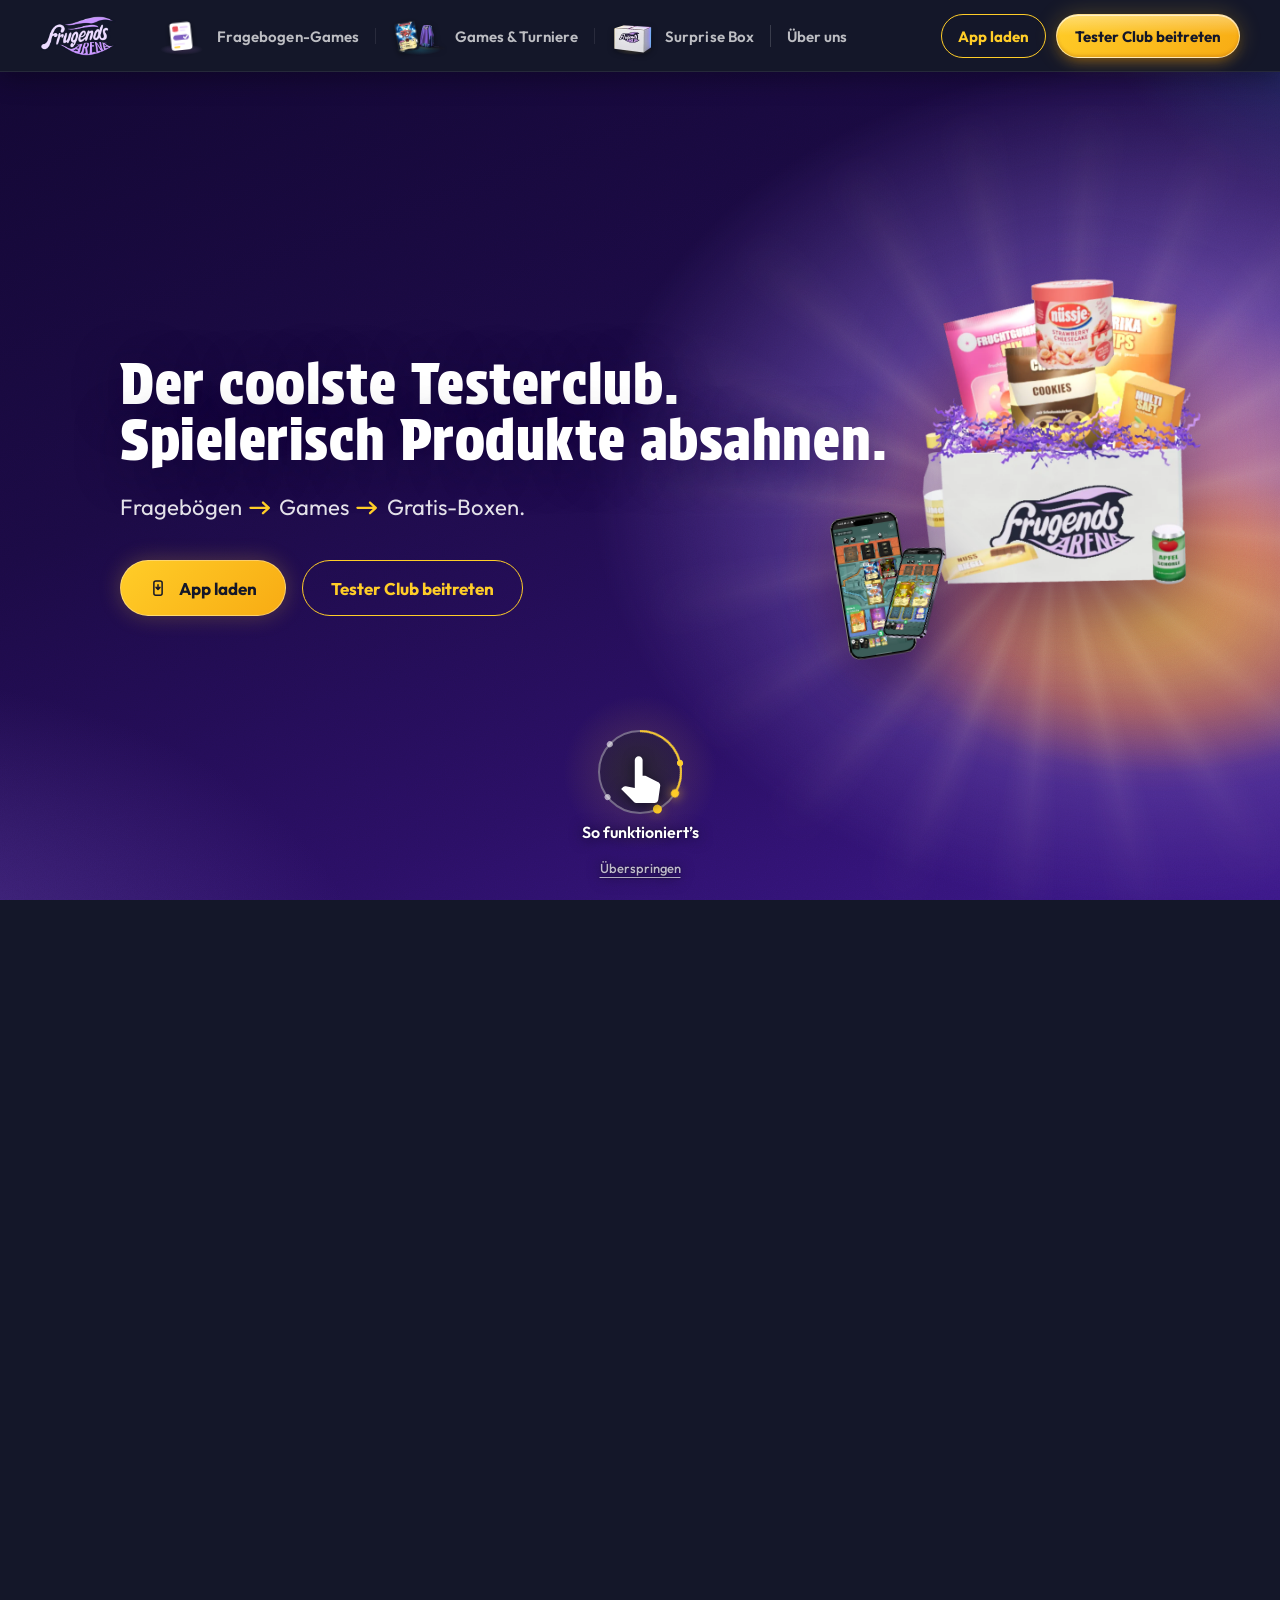
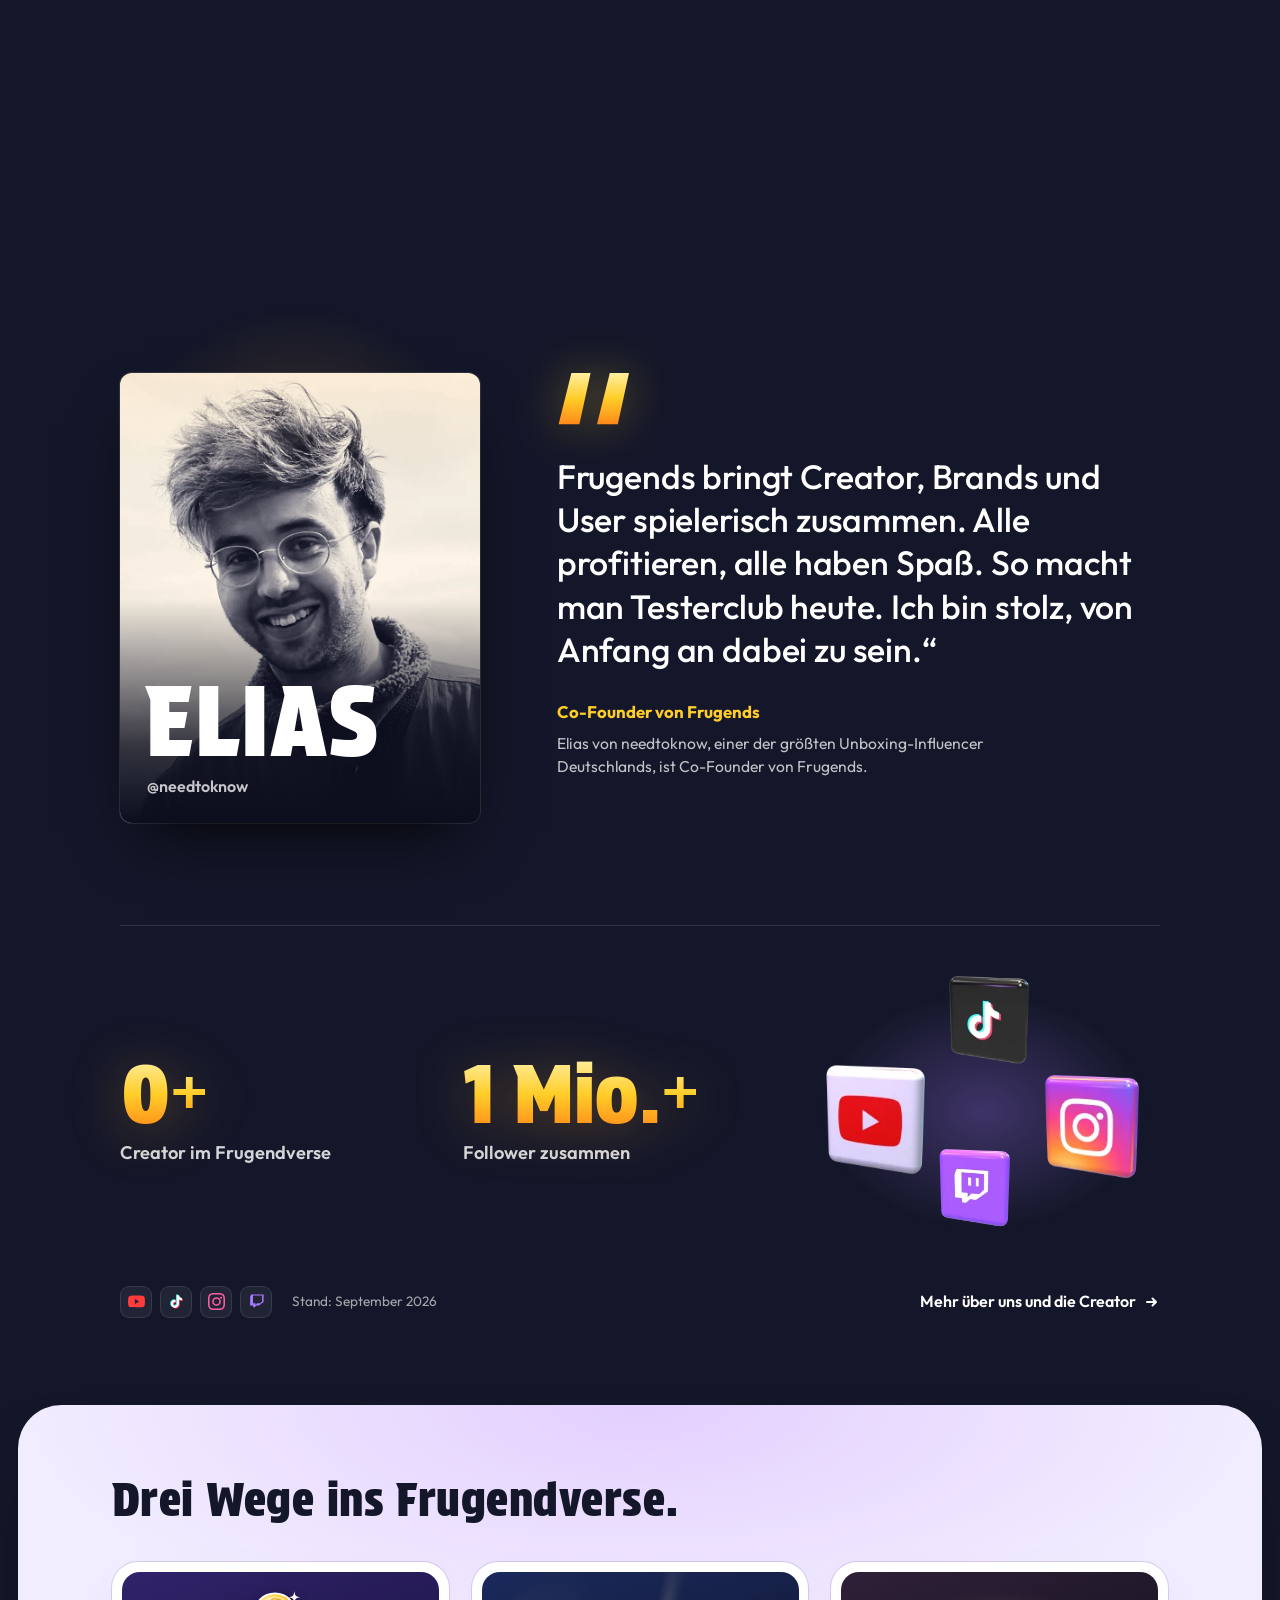
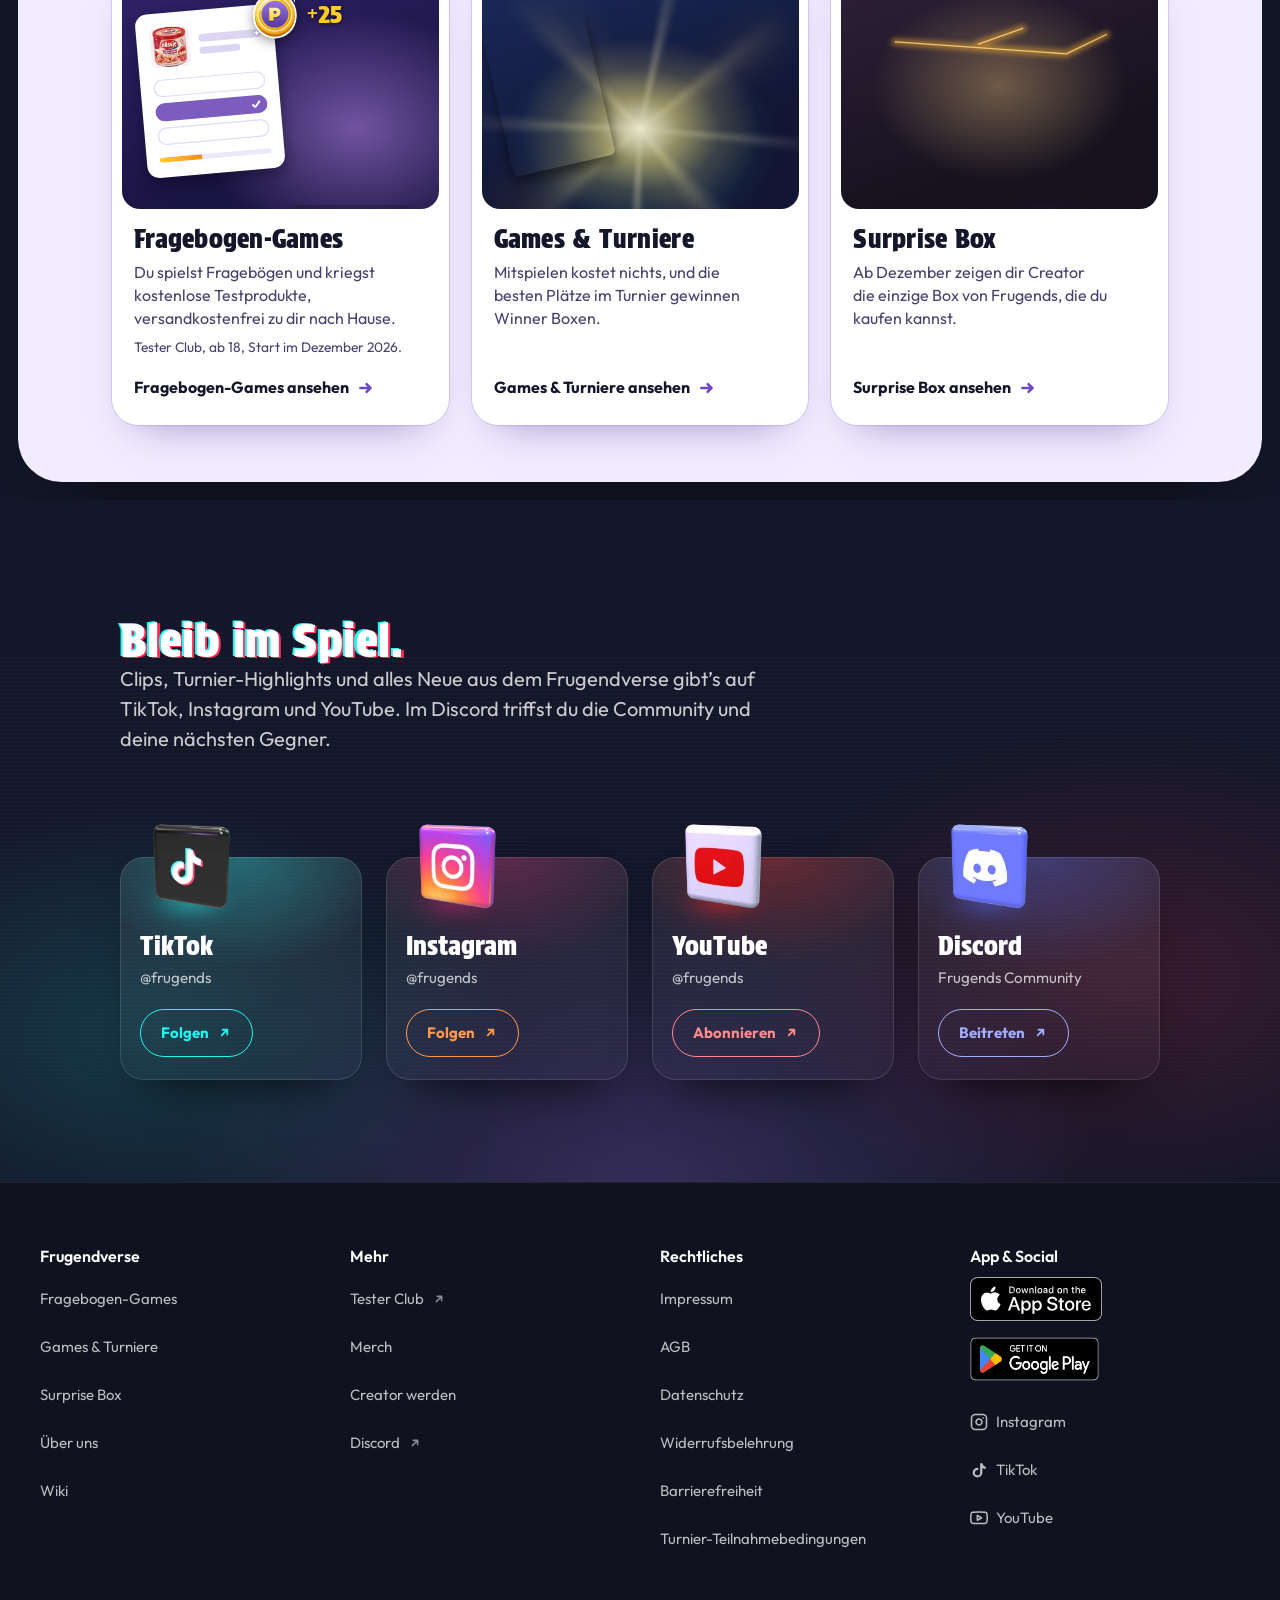
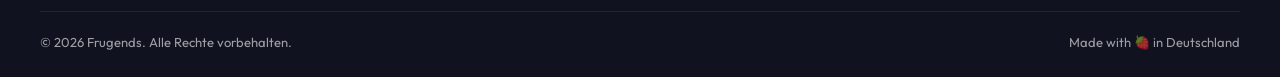
==== commit 67ce2f12: "staging: Export HEAD@2a92e29 (2026-10-22 18:45)" ====
--- a/index.html
+++ b/index.html
@@ -20,11 +20,11 @@
     <link rel="apple-touch-icon" sizes="180x180" href="assets/apple-touch-icon.png">
 
 
-    <link href="assets/tokens.css?v=mvjvudju" rel="stylesheet" type="text/css" media="all" />
-    <link href="assets/base.css?v=mvjvudju" rel="stylesheet" type="text/css" media="all" />
-    <link href="assets/components.css?v=mvjvudju" rel="stylesheet" type="text/css" media="all" />
-    <link href="assets/fg-design.css?v=mvjvudju" rel="stylesheet" type="text/css" media="all" />
-    <link href="assets/fg-app-modal.css?v=mvjvudju" rel="stylesheet" type="text/css" media="all" />
+    <link href="assets/tokens.css?v=mvjw57o1" rel="stylesheet" type="text/css" media="all" />
+    <link href="assets/base.css?v=mvjw57o1" rel="stylesheet" type="text/css" media="all" />
+    <link href="assets/components.css?v=mvjw57o1" rel="stylesheet" type="text/css" media="all" />
+    <link href="assets/fg-design.css?v=mvjw57o1" rel="stylesheet" type="text/css" media="all" />
+    <link href="assets/fg-app-modal.css?v=mvjw57o1" rel="stylesheet" type="text/css" media="all" />
 
     <style>
       /* Shopify wickelt jede Section in einen Wrapper-DIV. Die Shell
@@ -286,43 +286,43 @@
     }, { passive: true });
   })(document.documentElement);
 </script>
-<link href="assets/fgi-hero.css?v=mvjvudju" rel="stylesheet" type="text/css" media="all" />
+<link href="assets/fgi-hero.css?v=mvjw57o1" rel="stylesheet" type="text/css" media="all" />
 <section class="fgi fgi-insel" data-fg-island="hero" data-section-id="template--local__hero">
   <div data-fg-root>
 <div class="fgi-fallback"><div class="fgi-fallback__erst"><div class="h3d__intro"><div class="h3d__intro-inner container"><div class="p-hero__text fgi-intro"><h1 id="hero-titel" class="p-hero__titel fgi-titel"><span class="fgi-titel__satz">Der coolste Testerclub.</span> <span class="fgi-titel__satz">Spielerisch Produkte absahnen.</span></h1><p class="p-hero__sub fgi-unterzeile"><span class="p-hero__satz"><span class="p-hero__vorpfeil">Fragebögen<svg class="p-hero__pfeil" viewBox="0 0 24 14" aria-hidden="true" focusable="false"><path d="M1.5 7h19M14.5 1.5L20.5 7l-6 5.5" fill="none" stroke="currentColor" stroke-width="2.4" stroke-linecap="round" stroke-linejoin="round"></path></svg></span> <span class="p-hero__vorpfeil">Games<svg class="p-hero__pfeil" viewBox="0 0 24 14" aria-hidden="true" focusable="false"><path d="M1.5 7h19M14.5 1.5L20.5 7l-6 5.5" fill="none" stroke="currentColor" stroke-width="2.4" stroke-linecap="round" stroke-linejoin="round"></path></svg></span> <span class="p-hero__wort">Gratis-Boxen.</span></span></p><div class="fgi-aufrufe"><div class="fgi-aufruf"><button type="button" class="fg-pille fg-pille--gross fgi-app" aria-haspopup="dialog"><svg class="fg-pille__ico" viewBox="0 0 24 24" aria-hidden="true" focusable="false"><rect x="6.5" y="2.5" width="11" height="19" rx="2.6" fill="none" stroke="currentColor" stroke-width="2"></rect><path d="M12 7.5v6.2M9.4 11.2 12 13.8l2.6-2.6" fill="none" stroke="currentColor" stroke-width="2" stroke-linecap="round" stroke-linejoin="round"></path></svg><span class="fgi-lang">App laden</span><span class="fgi-kurz" aria-hidden="true">App laden</span></button></div><div class="fgi-aufruf"><a class="fg-pille fg-pille--gross fg-pille--linie fgi-tc" href="https://testerclub.frugends.com/?utm_source=frugends.com&amp;utm_medium=referral&amp;utm_campaign=website&amp;utm_content=hero" target="_blank" rel="noopener" title="Voranmeldung als Tester: Bewerbung jetzt, ab 18, Start des Tester Clubs im Dezember 2026"><span class="fgi-lang">Tester Club beitreten</span><span class="fgi-kurz" aria-hidden="true">Tester Club beitreten</span></a></div></div></div><div class="fgi-startbild" aria-hidden="true"><div class="fgi-startbild__welt"><div class="fgi-startbild__licht"></div><div class="fgi-startbild__strahlen"></div><div class="fgi-startbild__korn"></div></div><div class="fgi-startbild__dinge"><span class="fgi-startbild__ding fgi-startbild__ding--box"></span><span class="fgi-startbild__ding fgi-startbild__ding--handy"></span></div></div></div></div><button type="button" class="h3d__hinweis" data-ruht="" aria-label="Weiter" aria-describedby=":R9:"><span class="h3d__hinweis-inhalt"><span class="h3d__dial" aria-hidden="true"><span class="h3d__dial-glut"></span><span class="h3d__dial-welle"></span><span class="h3d__dial-spur"></span><span class="h3d__dial-halb h3d__dial-halb--r"><span class="h3d__dial-bogen"></span></span><span class="h3d__dial-halb h3d__dial-halb--l"><span class="h3d__dial-bogen"></span></span><span class="h3d__dial-station" style="--w:77.42deg"></span><span class="h3d__dial-station" style="--w:154.84deg"></span><span class="h3d__dial-station" style="--w:232.26deg"></span><span class="h3d__dial-station" style="--w:312.58deg"></span><span class="h3d__dial-kopf"></span><span class="h3d__dial-mitte"><span class="h3d__geste"><span class="h3d__geste-welle"></span><span class="h3d__geste-hand"><svg viewBox="4 4 16 20" focusable="false" aria-hidden="true"><path fill="currentColor" d="M18.84 15.87l-4.54-2.26c-.17-.07-.35-.11-.54-.11H13v-6c0-.83-.67-1.5-1.5-1.5S10 6.67 10 7.5v10.74l-3.43-.72c-.08-.01-.15-.03-.24-.03-.31 0-.59.13-.79.33l-.79.8 4.94 4.94c.27.27.65.44 1.06.44h6.79c.75 0 1.36-.55 1.47-1.28l.75-5.27c.01-.07.02-.14.02-.2 0-.62-.38-1.16-.91-1.38z"></path></svg></span></span></span></span></span></button><span id=":R9:" class="h3d__hinweis-sr">So funktioniert’s</span><span class="fgi-tipp__text" aria-hidden="true">So funktioniert’s</span><a class="fgi-tipp__weg" href="#fgi-nach-hero">Überspringen</a></div><ol id="fgi-beats" class="fgi-fallback__beats" aria-label="Das Frugendverse"><li><strong>Free Unboxing für deine Fragebogen-Games.</strong> Spiel dich durch die Fragen und hol dir die Testbox mit neuen Sachen cooler Brands. Versand inklusive, ab 18. <a href="pages/fragebogen-games/">Fragebogen-Game ausprobieren</a></li><li><strong>Krasse Turniere, echte Rewards.</strong> Jetzt das Kartenspiel, ab Dezember ein zweites Game. Die Besten im Turnier holen Winner Boxen. <a href="pages/turniere/">Games &amp; Turniere ansehen</a></li><li><strong>Die Surprise Box. Ab Dezember.</strong> Deine Lieblings-Creator zeigen sie zuerst, dann packst du selbst aus. Die einzige Box von Frugends, die du kaufen kannst. <a href="pages/surprise-box/">Surprise Box ansehen</a></li><li><strong>Jedes Spiel bringt Frugends Points.</strong> Sammle sie, steig Level für Level auf und hol dir Rewards. Je mehr Points, desto größer die Box.</li></ol><span id="fgi-nach-hero" class="fgi-nach-hero" tabindex="-1"></span></div>
   </div>
 </section>
-<script type="module" src="assets/fgi-hero.js?v=mvjvudju"></script>
+<script type="module" src="assets/fgi-hero.js?v=mvjw57o1"></script>
 
 
 </div>
-<div id="shopify-section-template--local__creator" class="shopify-section"><link href="assets/fgi-elias.css?v=mvjvudju" rel="stylesheet" type="text/css" media="all" />
+<div id="shopify-section-template--local__creator" class="shopify-section"><link href="assets/fgi-elias.css?v=mvjw57o1" rel="stylesheet" type="text/css" media="all" />
 <section id="creator" class="fgi fgi-insel fgi-elias-insel" data-fg-island="elias" data-section-id="template--local__creator" aria-labelledby="creator-titel">
   <div data-fg-root>
 <div class="fge"><div class="fge__innen"><h2 id="creator-titel" class="fge-sr">Creator im Frugendverse</h2><figure class="fge__stimme"><div class="fge__bild"><figure class="rw-held"><div class="rw-held__bild"><img src="assets/fgi-elias-giOr6X70.webp" width="800" height="1000" alt="Elias (@needtoknow), Co-Founder von Frugends" loading="lazy" decoding="async"/></div><figcaption><span class="rw-held__name">Elias</span><span class="rw-held__handle">@needtoknow</span></figcaption></figure></div><blockquote class="fge__zitat"><svg class="fge__marke" viewBox="0 0 96 64" aria-hidden="true" focusable="false"><defs><linearGradient id="fge-marke-gold" x1="0" y1="0" x2="0" y2="1"><stop offset="0" stop-color="#ffefa0"></stop><stop offset="0.5" stop-color="#ffcd28"></stop><stop offset="1" stop-color="#ff8a1a"></stop></linearGradient></defs><path d="M18 0h24L28 64H2Z M66 0h24L76 64H50Z" fill="url(#fge-marke-gold)"></path></svg><p>Frugends bringt Creator, Brands und User spielerisch zusammen. Alle profitieren, alle haben Spaß. So macht man Testerclub heute. Ich bin stolz, von Anfang an dabei zu sein.“</p></blockquote><figcaption class="fge__von"><span class="fge__rolle">Co-Founder von Frugends</span><span class="fge__satz">Elias von needtoknow, einer der größten Unboxing-Influencer Deutschlands, ist Co-Founder von Frugends.</span></figcaption></figure><div class="fge-band"><dl class="fge-kpis"><div class="fge-kpi fge-kpi--creator"><dt>Creator im Frugendverse</dt><dd><span class="fge-sr">60+</span><span class="fge-kpi__zahl" data-kpi="creator" aria-hidden="true">60+</span></dd></div><div class="fge-kpi fge-kpi--follower"><dt>Follower zusammen</dt><dd><span class="fge-sr">6 Mio.+</span><span class="fge-kpi__zahl" data-kpi="follower" aria-hidden="true">6 Mio.+</span></dd></div></dl><div class="fge-kacheln"><span class="fge-kachel fge-kachel--0"><span class="fg-kachel fg-kachel--youtube" aria-hidden="true"><img class="fg-kachel__streifen" src="assets/fg-kachel-youtube.webp" width="4608" height="192" alt="" loading="lazy" decoding="async" draggable="false"/></span></span><span class="fge-kachel fge-kachel--1"><span class="fg-kachel fg-kachel--tiktok" aria-hidden="true"><img class="fg-kachel__streifen" src="assets/fg-kachel-tiktok.webp" width="4608" height="192" alt="" loading="lazy" decoding="async" draggable="false"/></span></span><span class="fge-kachel fge-kachel--2"><span class="fg-kachel fg-kachel--instagram" aria-hidden="true"><img class="fg-kachel__streifen" src="assets/fg-kachel-instagram.webp" width="4608" height="192" alt="" loading="lazy" decoding="async" draggable="false"/></span></span><span class="fge-kachel fge-kachel--3"><span class="fg-kachel fg-kachel--twitch" aria-hidden="true"><img class="fg-kachel__streifen" src="assets/fg-kachel-twitch.webp" width="4608" height="192" alt="" loading="lazy" decoding="async" draggable="false"/></span></span></div><div class="fge-band__fuss"><ul class="fge-glyphen" aria-label="Plattformen der Creator"><li class="fge-glyph fge-glyph--youtube"><svg viewBox="0 0 24 24" aria-hidden="true" focusable="false"><path d="M23.5 6.2a3.02 3.02 0 0 0-2.12-2.14C19.5 3.55 12 3.55 12 3.55s-7.5 0-9.38.51A3.02 3.02 0 0 0 .5 6.2 31.5 31.5 0 0 0 0 12a31.5 31.5 0 0 0 .5 5.8 3.02 3.02 0 0 0 2.12 2.14c1.88.51 9.38.51 9.38.51s7.5 0 9.38-.51a3.02 3.02 0 0 0 2.12-2.14A31.5 31.5 0 0 0 24 12a31.5 31.5 0 0 0-.5-5.8zM9.6 15.6V8.4l6.2 3.6z" fill="currentColor" fill-rule="evenodd"></path></svg><span class="fge-sr">YouTube</span></li><li class="fge-glyph fge-glyph--tiktok"><svg viewBox="0 0 24 24" aria-hidden="true" focusable="false"><path d="M16.6 5.82s.51.5 0 0A4.28 4.28 0 0 1 15.54 3h-3.09v12.4a2.59 2.59 0 0 1-2.59 2.5 2.6 2.6 0 0 1-2.6-2.6c0-1.72 1.66-3.01 3.37-2.48V9.66c-3.45-.46-6.47 2.22-6.47 5.64 0 3.33 2.76 5.7 5.69 5.7 3.14 0 5.69-2.55 5.69-5.7V9.01a7.35 7.35 0 0 0 4.3 1.38V7.3s-1.88.09-3.24-1.48z" fill="#25F4EE" transform="translate(-1.2,-0.8)"></path><path d="M16.6 5.82s.51.5 0 0A4.28 4.28 0 0 1 15.54 3h-3.09v12.4a2.59 2.59 0 0 1-2.59 2.5 2.6 2.6 0 0 1-2.6-2.6c0-1.72 1.66-3.01 3.37-2.48V9.66c-3.45-.46-6.47 2.22-6.47 5.64 0 3.33 2.76 5.7 5.69 5.7 3.14 0 5.69-2.55 5.69-5.7V9.01a7.35 7.35 0 0 0 4.3 1.38V7.3s-1.88.09-3.24-1.48z" fill="#FE2C55" transform="translate(1.2,0.8)"></path><path d="M16.6 5.82s.51.5 0 0A4.28 4.28 0 0 1 15.54 3h-3.09v12.4a2.59 2.59 0 0 1-2.59 2.5 2.6 2.6 0 0 1-2.6-2.6c0-1.72 1.66-3.01 3.37-2.48V9.66c-3.45-.46-6.47 2.22-6.47 5.64 0 3.33 2.76 5.7 5.69 5.7 3.14 0 5.69-2.55 5.69-5.7V9.01a7.35 7.35 0 0 0 4.3 1.38V7.3s-1.88.09-3.24-1.48z" fill="#fff"></path></svg><span class="fge-sr">TikTok</span></li><li class="fge-glyph fge-glyph--instagram"><svg viewBox="0 0 24 24" aria-hidden="true" focusable="false"><path d="M12 2.16c3.2 0 3.58.01 4.85.07 3.25.15 4.77 1.69 4.92 4.92.06 1.27.07 1.65.07 4.85s-.01 3.58-.07 4.85c-.15 3.23-1.66 4.77-4.92 4.92-1.27.06-1.65.07-4.85.07s-3.58-.01-4.85-.07c-3.26-.15-4.77-1.7-4.92-4.92-.06-1.27-.07-1.65-.07-4.85s.01-3.58.07-4.85C2.38 3.92 3.9 2.38 7.15 2.23 8.42 2.17 8.8 2.16 12 2.16M12 0C8.74 0 8.33.01 7.05.07 2.7.27.27 2.69.07 7.05.01 8.33 0 8.74 0 12s.01 3.67.07 4.95c.2 4.36 2.62 6.78 6.98 6.98C8.33 23.99 8.74 24 12 24s3.67-.01 4.95-.07c4.35-.2 6.78-2.62 6.98-6.98.06-1.28.07-1.69.07-4.95s-.01-3.67-.07-4.95c-.2-4.35-2.62-6.78-6.98-6.98C15.67.01 15.26 0 12 0m0 5.84A6.16 6.16 0 1 0 18.16 12 6.16 6.16 0 0 0 12 5.84M12 16a4 4 0 1 1 4-4 4 4 0 0 1-4 4m6.41-10.85a1.44 1.44 0 1 0 1.44 1.44 1.44 1.44 0 0 0-1.44-1.44z" fill="currentColor" fill-rule="evenodd"></path></svg><span class="fge-sr">Instagram</span></li><li class="fge-glyph fge-glyph--twitch"><svg viewBox="0 0 24 24" aria-hidden="true" focusable="false"><path d="M4.27 2 3 5.27v12.46h4.27V20h2.4l2.26-2.27h3.47L22 12.53V2zm15.6 9.87-2.67 2.66h-4.27l-2.33 2.34v-2.34H7.07V3.6h12.8z" fill="currentColor" fill-rule="evenodd"></path></svg><span class="fge-sr">Twitch</span></li></ul><p class="fge__stand">Stand: September 2026</p><a class="fge__link" href="pages/uber-uns/#creator">Mehr über uns und die Creator<svg viewBox="0 0 16 16" width="16" height="16" aria-hidden="true" focusable="false"><path d="M3 8h9M8.5 4.5 12 8l-3.5 3.5" fill="none" stroke="currentColor" stroke-width="2" stroke-linecap="round" stroke-linejoin="round"></path></svg></a></div></div></div></div>
   </div>
 </section>
-<script type="module" src="assets/fgi-elias.js?v=mvjvudju"></script>
+<script type="module" src="assets/fgi-elias.js?v=mvjw57o1"></script>
 
 
 </div>
-<div id="shopify-section-template--local__tueren" class="shopify-section"><link href="assets/fgi-tueren.css?v=mvjvudju" rel="stylesheet" type="text/css" media="all" />
+<div id="shopify-section-template--local__tueren" class="shopify-section"><link href="assets/fgi-tueren.css?v=mvjw57o1" rel="stylesheet" type="text/css" media="all" />
 <section class="fgi fgi-insel" data-fg-island="tueren" data-du-bist-hier="keine" data-section-id="template--local__tueren">
   <div data-fg-root>
 <div class="fgw-sektion"><div class="fgw-sektion__innen"><p class="fgw-hier fgw-hier--fragebogen-games" aria-current="page"><span class="fgw-hier__punkt" aria-hidden="true"></span><span class="fgw-hier__vor">Du bist hier:</span><strong class="fgw-hier__name">Fragebogen-Games</strong><span class="fg-szene fgw-hier__szene" aria-hidden="true"><img class="fg-szene__folge" src="assets/fg-nav-szene-fragebogen.webp" width="2304" height="96" alt="" loading="lazy" decoding="async" draggable="false"/></span></p><p class="fgw-hier fgw-hier--turniere" aria-current="page"><span class="fgw-hier__punkt" aria-hidden="true"></span><span class="fgw-hier__vor">Du bist hier:</span><strong class="fgw-hier__name">Games &amp; Turniere</strong><span class="fg-szene fgw-hier__szene" aria-hidden="true"><img class="fg-szene__folge" src="assets/fg-nav-szene-turniere.webp" width="2304" height="96" alt="" loading="lazy" decoding="async" draggable="false"/></span></p><p class="fgw-hier fgw-hier--surprise-box" aria-current="page"><span class="fgw-hier__punkt" aria-hidden="true"></span><span class="fgw-hier__vor">Du bist hier:</span><strong class="fgw-hier__name">Surprise Box</strong><span class="fg-szene fgw-hier__szene" aria-hidden="true"><img class="fg-szene__folge" src="assets/fg-nav-szene-surprise.webp" width="2304" height="96" alt="" loading="lazy" decoding="async" draggable="false"/></span></p><h2 class="fgw-sektion__titel"><span class="fgw-titel--start">Drei Wege ins Frugendverse.</span><span class="fgw-titel--pfad">Noch zwei Wege ins Frugendverse.</span></h2><ul class="fgw-liste"><li class="fgw fgw--fragebogen-games"><div class="fgw__szene" aria-hidden="true"><span class="fgw-fb__bogen"><span class="fgw-fb__kopf"><img class="fgw-fb__produkt" src="assets/fgi-nuessje-strawberry-cheesecake-aSY-u2sn.webp" width="300" height="300" alt="" loading="lazy" decoding="async" draggable="false"/><span class="fgw-fb__frage"><i></i><i></i></span></span><span class="fgw-fb__antworten"><i class="fgw-fb__antwort"></i><i class="fgw-fb__antwort fgw-fb__antwort--wahl"><svg viewBox="0 0 16 16" aria-hidden="true" focusable="false"><path d="M3.5 8.5 6.5 11.5 12.5 4.5"></path></svg></i><i class="fgw-fb__antwort"></i></span><span class="fgw-fb__fortschritt"><i></i></span></span><span class="fgw-fb__muenze"><img src="data:image/svg+xml,%3Csvg%20xmlns%3D%22http%3A%2F%2Fwww.w3.org%2F2000%2Fsvg%22%20viewBox%3D%220%200%20120%20120%22%3E%3Cdefs%3E%0A%3CradialGradient%20id%3D%22f%22%20cx%3D%22.34%22%20cy%3D%22.3%22%20r%3D%22.85%22%3E%3Cstop%20offset%3D%220%22%20stop-color%3D%22%23fff4b8%22%2F%3E%3Cstop%20offset%3D%22.42%22%20stop-color%3D%22%23ffd23d%22%2F%3E%3Cstop%20offset%3D%221%22%20stop-color%3D%22%23f0960c%22%2F%3E%3C%2FradialGradient%3E%0A%3ClinearGradient%20id%3D%22m%22%20x1%3D%220%22%20y1%3D%220%22%20x2%3D%220%22%20y2%3D%221%22%3E%3Cstop%20offset%3D%220%22%20stop-color%3D%22%239a76e0%22%2F%3E%3Cstop%20offset%3D%221%22%20stop-color%3D%22%2355399a%22%2F%3E%3C%2FlinearGradient%3E%0A%3ClinearGradient%20id%3D%22p%22%20x1%3D%220%22%20y1%3D%220%22%20x2%3D%220%22%20y2%3D%221%22%3E%3Cstop%20offset%3D%220%22%20stop-color%3D%22%23fff1a8%22%2F%3E%3Cstop%20offset%3D%221%22%20stop-color%3D%22%23ffcd28%22%2F%3E%3C%2FlinearGradient%3E%0A%3C%2Fdefs%3E%0A%3Cg%20transform%3D%22translate(56%2058)%22%3E%3Ccircle%20cy%3D%226%22%20r%3D%2250%22%20fill%3D%22%23fff%22%2F%3E%3Ccircle%20r%3D%2250%22%20fill%3D%22%23fff%22%2F%3E%0A%3Ccircle%20cy%3D%226%22%20r%3D%2246%22%20fill%3D%22%23bf760a%22%2F%3E%3Ccircle%20r%3D%2246%22%20fill%3D%22url(%23f)%22%2F%3E%0A%3Ccircle%20r%3D%2239%22%20fill%3D%22none%22%20stroke%3D%22%23ffeaa3%22%20stroke-width%3D%223%22%2F%3E%3Ccircle%20r%3D%2235.5%22%20fill%3D%22none%22%20stroke%3D%22%23c9820c%22%20stroke-width%3D%222%22%20opacity%3D%22.75%22%2F%3E%0A%3Ccircle%20r%3D%2231%22%20fill%3D%22url(%23m)%22%2F%3E%0A%3Cpath%20d%3D%22M-13%20-15H2A11%2011%200%200%201%202%207H-3V15H-13ZM-3%20-7H1A3%203%200%200%201%201%20-1H-3Z%22%20transform%3D%22translate(0%202.6)%22%20fill%3D%22%2324173f%22%20fill-rule%3D%22evenodd%22%20opacity%3D%22.55%22%2F%3E%0A%3Cpath%20d%3D%22M-13%20-15H2A11%2011%200%200%201%202%207H-3V15H-13ZM-3%20-7H1A3%203%200%200%201%201%20-1H-3Z%22%20fill%3D%22url(%23p)%22%20fill-rule%3D%22evenodd%22%2F%3E%0A%3Cpath%20d%3D%22M-35%20-10A37%2037%200%200%201%20-10%20-35%22%20fill%3D%22none%22%20stroke%3D%22%23fff%22%20stroke-width%3D%225%22%20stroke-linecap%3D%22round%22%20opacity%3D%22.6%22%2F%3E%3C%2Fg%3E%0A%3Cg%20transform%3D%22translate(101%2019)%22%3E%3Cpath%20d%3D%22M0%20-14C1.5%20-3%203%20-1.5%2014%200C3%201.5%201.5%203%200%2014C-1.5%203%20-3%201.5%20-14%200C-3%20-1.5%20-1.5%20-3%200%20-14Z%22%20fill%3D%22%23fff%22%2F%3E%3C%2Fg%3E%0A%3Cg%20transform%3D%22translate(14%20101)%20scale(.5)%22%3E%3Cpath%20d%3D%22M0%20-14C1.5%20-3%203%20-1.5%2014%200C3%201.5%201.5%203%200%2014C-1.5%203%20-3%201.5%20-14%200C-3%20-1.5%20-1.5%20-3%200%20-14Z%22%20fill%3D%22%23fff%22%2F%3E%3C%2Fg%3E%0A%3C%2Fsvg%3E" width="120" height="120" alt="" draggable="false"/><b>+25</b></span><span class="fgw-fb__box fgw__vt"><img class="fgw-fb__boxbild" src="assets/fgi-surprise-box-v5W9mDfN.webp" width="680" height="720" alt="" loading="lazy" decoding="async" draggable="false"/></span></div><div class="fgw__text"><h3 class="fgw__titel">Fragebogen-Games</h3><p class="fgw__satz">Du spielst Fragebögen und kriegst kostenlose Testprodukte, versandkostenfrei zu dir nach Hause.</p><p class="fgw__hinweis">Tester Club, ab 18, Start im Dezember 2026.</p><a class="fgw__link" href="pages/fragebogen-games/">Fragebogen-Games ansehen<svg viewBox="0 0 16 16" aria-hidden="true" focusable="false"><path d="M3 8h9M8.5 4.5 12 8l-3.5 3.5"></path></svg></a></div></li><li class="fgw fgw--turniere"><div class="fgw__szene" aria-hidden="true"><span class="vt-glanz" aria-hidden="true"><i class="vt-glanz__strahlen"></i><i class="vt-glanz__strahlen vt-glanz__strahlen--2"></i><i class="vt-glanz__halo"></i><svg class="vt-glanz__funke" viewBox="-14 -14 28 28" style="left:13%;top:15%;--d:0s;--s:1"><path d="M0 -14C1.5 -3 3 -1.5 14 0C3 1.5 1.5 3 0 14C-1.5 3 -3 1.5 -14 0C-3 -1.5 -1.5 -3 0 -14Z"></path></svg><svg class="vt-glanz__funke" viewBox="-14 -14 28 28" style="left:86%;top:10%;--d:1.1s;--s:0.7"><path d="M0 -14C1.5 -3 3 -1.5 14 0C3 1.5 1.5 3 0 14C-1.5 3 -3 1.5 -14 0C-3 -1.5 -1.5 -3 0 -14Z"></path></svg><svg class="vt-glanz__funke" viewBox="-14 -14 28 28" style="left:92%;top:38%;--d:2.4s;--s:1"><path d="M0 -14C1.5 -3 3 -1.5 14 0C3 1.5 1.5 3 0 14C-1.5 3 -3 1.5 -14 0C-3 -1.5 -1.5 -3 0 -14Z"></path></svg><svg class="vt-glanz__funke" viewBox="-14 -14 28 28" style="left:7%;top:42%;--d:3.2s;--s:0.7"><path d="M0 -14C1.5 -3 3 -1.5 14 0C3 1.5 1.5 3 0 14C-1.5 3 -3 1.5 -14 0C-3 -1.5 -1.5 -3 0 -14Z"></path></svg><svg class="vt-glanz__funke" viewBox="-14 -14 28 28" style="left:64%;top:4%;--d:1.7s;--s:0.85"><path d="M0 -14C1.5 -3 3 -1.5 14 0C3 1.5 1.5 3 0 14C-1.5 3 -3 1.5 -14 0C-3 -1.5 -1.5 -3 0 -14Z"></path></svg><svg class="vt-glanz__funke" viewBox="-14 -14 28 28" style="left:31%;top:6%;--d:2.9s;--s:0.6"><path d="M0 -14C1.5 -3 3 -1.5 14 0C3 1.5 1.5 3 0 14C-1.5 3 -3 1.5 -14 0C-3 -1.5 -1.5 -3 0 -14Z"></path></svg></span><img class="fgw-gt__karte" src="assets/fgi-card-cherry-charger-Mk6RALkl.webp" width="512" height="708" alt="" loading="lazy" decoding="async" draggable="false"/><img class="fgw-gt__handy" src="assets/turniere-game2-cape.webp" width="640" height="525" alt="" loading="lazy" decoding="async" draggable="false"/><span class="fgw-gt__box fgw__vt"><img class="fgw-gt__boxbild" src="assets/wb-box-winner.webp" width="900" height="675" alt="" loading="lazy" decoding="async" draggable="false"/><span class="fgw-gt__band" style="clip-path:polygon(6% 59.6%, 78% 68.6%, 95.3% 55.4%, 95.3% 69.6%, 78% 83.9%, 6% 73.6%)" aria-hidden="true"></span></span></div><div class="fgw__text"><h3 class="fgw__titel">Games &amp; Turniere</h3><p class="fgw__satz">Mitspielen kostet nichts, und die besten Plätze im Turnier gewinnen Winner Boxen.</p><a class="fgw__link" href="pages/turniere/">Games &amp; Turniere ansehen<svg viewBox="0 0 16 16" aria-hidden="true" focusable="false"><path d="M3 8h9M8.5 4.5 12 8l-3.5 3.5"></path></svg></a></div></li><li class="fgw fgw--surprise-box"><div class="fgw__szene" aria-hidden="true"><span class="fgw-sb__box fgw__vt"><img class="fgw-sb__boxbild" src="assets/fgi-box-zu-IbEmAxs_.webp" width="900" height="675" alt="" loading="lazy" decoding="async" draggable="false"/><img class="fgw-sb__deckel" src="assets/fgi-box-zu-IbEmAxs_.webp" width="900" height="675" alt="" loading="lazy" decoding="async" draggable="false" style="clip-path:polygon(5.8% 16%, 27.8% 5.3%, 95.8% 10.7%, 95.8% 12.1%, 78.7% 22.8%, 5.8% 16.6%)"/><svg class="fgw-sb__fuge" viewBox="0 0 900 675" aria-hidden="true" focusable="false"><defs><filter id="fgw-fuge-weich" x="-10%" y="-60%" width="120%" height="220%"><feGaussianBlur stdDeviation="10"></feGaussianBlur></filter></defs><g class="fgw-sb__hof" filter="url(#fgw-fuge-weich)"><path d="M57 106 L705 151 L857 78"></path><path d="M372 114 L540 55"></path></g><g class="fgw-sb__linie"><path d="M57 106 L705 151 L857 78"></path><path d="M372 114 L540 55"></path></g></svg></span></div><div class="fgw__text"><h3 class="fgw__titel">Surprise Box</h3><p class="fgw__satz">Ab Dezember zeigen dir Creator die einzige Box von Frugends, die du kaufen kannst.</p><a class="fgw__link" href="pages/surprise-box/">Surprise Box ansehen<svg viewBox="0 0 16 16" aria-hidden="true" focusable="false"><path d="M3 8h9M8.5 4.5 12 8l-3.5 3.5"></path></svg></a></div></li></ul></div></div>
   </div>
 </section>
-<script type="module" src="assets/fgi-tueren.js?v=mvjvudju"></script>
+<script type="module" src="assets/fgi-tueren.js?v=mvjw57o1"></script>
 
 
 </div>
-<div id="shopify-section-template--local__socials" class="shopify-section"><link href="assets/fgi-socials.css?v=mvjvudju" rel="stylesheet" type="text/css" media="all" />
+<div id="shopify-section-template--local__socials" class="shopify-section"><link href="assets/fgi-socials.css?v=mvjw57o1" rel="stylesheet" type="text/css" media="all" />
 <section class="fgi fgi-insel" data-fg-island="socials" data-section-id="template--local__socials" aria-labelledby="socials-titel">
   <div data-fg-root>
 <div class="fgs"><div class="fgs__innen"><h2 id="socials-titel" class="fgs__titel">Bleib im Spiel.</h2><p class="fgs__satz">Clips, Turnier-Highlights und alles Neue aus dem Frugendverse gibt’s auf TikTok, Instagram und YouTube. Im Discord triffst du die Community und deine nächsten Gegner.</p><ul class="fgs__liste"><li class="fgs__punkt" style="--farbe:#25f4ee;--farbe2:#fe2c55;--i:0"><a class="fgs-karte fgs-karte--tiktok" href="https://www.tiktok.com/@frugends" target="_blank" rel="noopener"><span class="fgs-karte__kachel"><span class="fg-kachel fg-kachel--tiktok" aria-hidden="true"><img class="fg-kachel__streifen" src="assets/fg-kachel-tiktok.webp" width="4608" height="192" alt="" loading="lazy" decoding="async" draggable="false"/></span></span><span class="fgs-karte__name">TikTok</span><span class="fgs-karte__handle">@frugends</span><span class="fg-pille fg-pille--linie fgs-karte__tun" style="--pille-farbe:#25f4ee">Folgen<svg class="fg-pille__ico" viewBox="0 0 16 16" aria-hidden="true" focusable="false"><path d="M5 11 11 5M6 5h5v5"></path></svg></span><span class="fg-sr">(neuer Tab)</span></a></li><li class="fgs__punkt" style="--farbe:#d62976;--farbe2:#fa7e1e;--i:1"><a class="fgs-karte fgs-karte--instagram" href="https://www.instagram.com/frugends/" target="_blank" rel="noopener"><span class="fgs-karte__kachel"><span class="fg-kachel fg-kachel--instagram" aria-hidden="true"><img class="fg-kachel__streifen" src="assets/fg-kachel-instagram.webp" width="4608" height="192" alt="" loading="lazy" decoding="async" draggable="false"/></span></span><span class="fgs-karte__name">Instagram</span><span class="fgs-karte__handle">@frugends</span><span class="fg-pille fg-pille--linie fgs-karte__tun" style="--pille-farbe:#ff9a4d">Folgen<svg class="fg-pille__ico" viewBox="0 0 16 16" aria-hidden="true" focusable="false"><path d="M5 11 11 5M6 5h5v5"></path></svg></span><span class="fg-sr">(neuer Tab)</span></a></li><li class="fgs__punkt" style="--farbe:#ff2a2a;--farbe2:#ff7a7a;--i:2"><a class="fgs-karte fgs-karte--youtube" href="https://www.youtube.com/@frugends" target="_blank" rel="noopener"><span class="fgs-karte__kachel"><span class="fg-kachel fg-kachel--youtube" aria-hidden="true"><img class="fg-kachel__streifen" src="assets/fg-kachel-youtube.webp" width="4608" height="192" alt="" loading="lazy" decoding="async" draggable="false"/></span></span><span class="fgs-karte__name">YouTube</span><span class="fgs-karte__handle">@frugends</span><span class="fg-pille fg-pille--linie fgs-karte__tun" style="--pille-farbe:#ff8a8a">Abonnieren<svg class="fg-pille__ico" viewBox="0 0 16 16" aria-hidden="true" focusable="false"><path d="M5 11 11 5M6 5h5v5"></path></svg></span><span class="fg-sr">(neuer Tab)</span></a></li><li class="fgs__punkt" style="--farbe:#5865f2;--farbe2:#8f98ff;--i:3"><a class="fgs-karte fgs-karte--discord" href="https://discord.gg/ZKPhmDGtXy" target="_blank" rel="noopener"><span class="fgs-karte__kachel"><span class="fg-kachel fg-kachel--discord" aria-hidden="true"><img class="fg-kachel__streifen" src="assets/fg-kachel-discord.webp" width="4608" height="192" alt="" loading="lazy" decoding="async" draggable="false"/></span></span><span class="fgs-karte__name">Discord</span><span class="fgs-karte__handle">Frugends Community</span><span class="fg-pille fg-pille--linie fgs-karte__tun" style="--pille-farbe:#a3abff">Beitreten<svg class="fg-pille__ico" viewBox="0 0 16 16" aria-hidden="true" focusable="false"><path d="M5 11 11 5M6 5h5v5"></path></svg></span><span class="fg-sr">(neuer Tab)</span></a></li></ul></div></div>
   </div>
 </section>
-<script type="module" src="assets/fgi-socials.js?v=mvjvudju"></script>
+<script type="module" src="assets/fgi-socials.js?v=mvjw57o1"></script>
 
 
 </div>
@@ -519,8 +519,8 @@
 </div>
     
 
-    <script src="assets/main.js?v=mvjvudju" defer></script>
-    <script src="assets/fg-nav.js?v=mvjvudju" defer></script>
+    <script src="assets/main.js?v=mvjw57o1" defer></script>
+    <script src="assets/fg-nav.js?v=mvjw57o1" defer></script>
 
     
       <script>
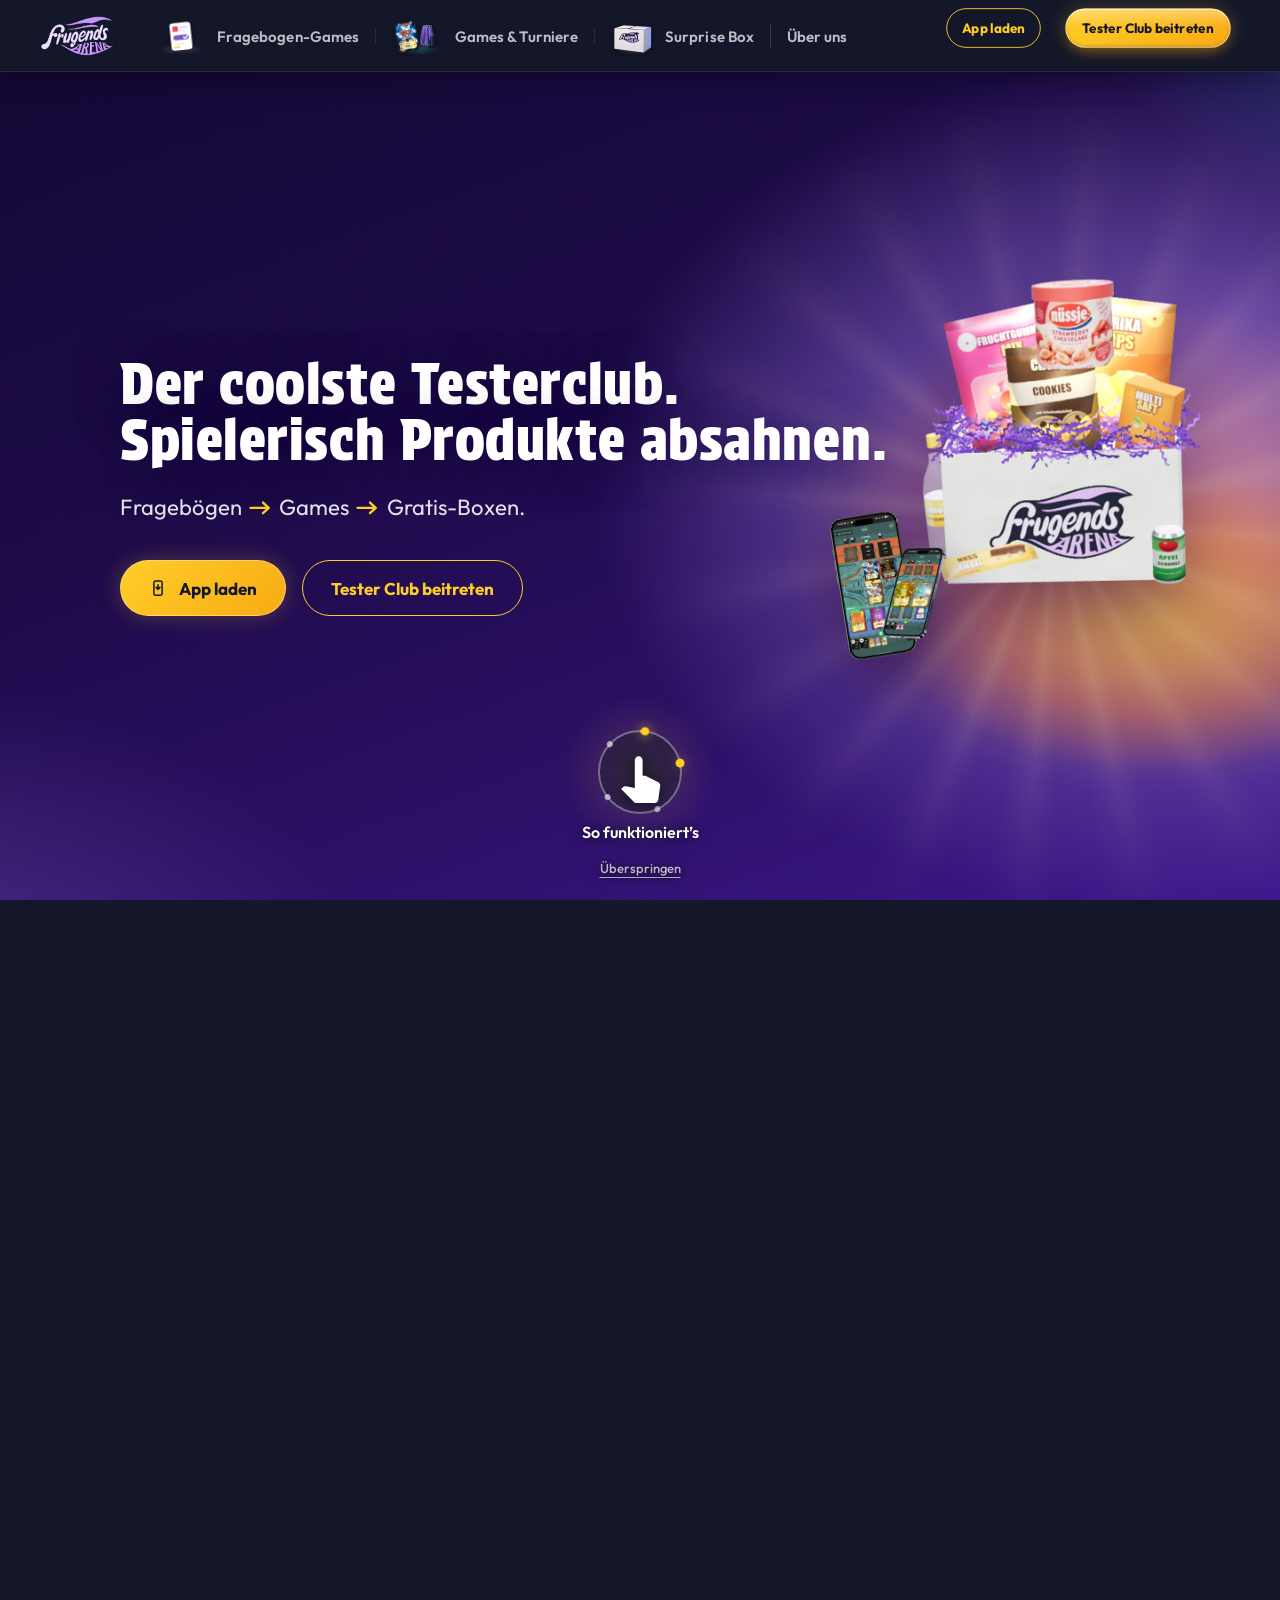
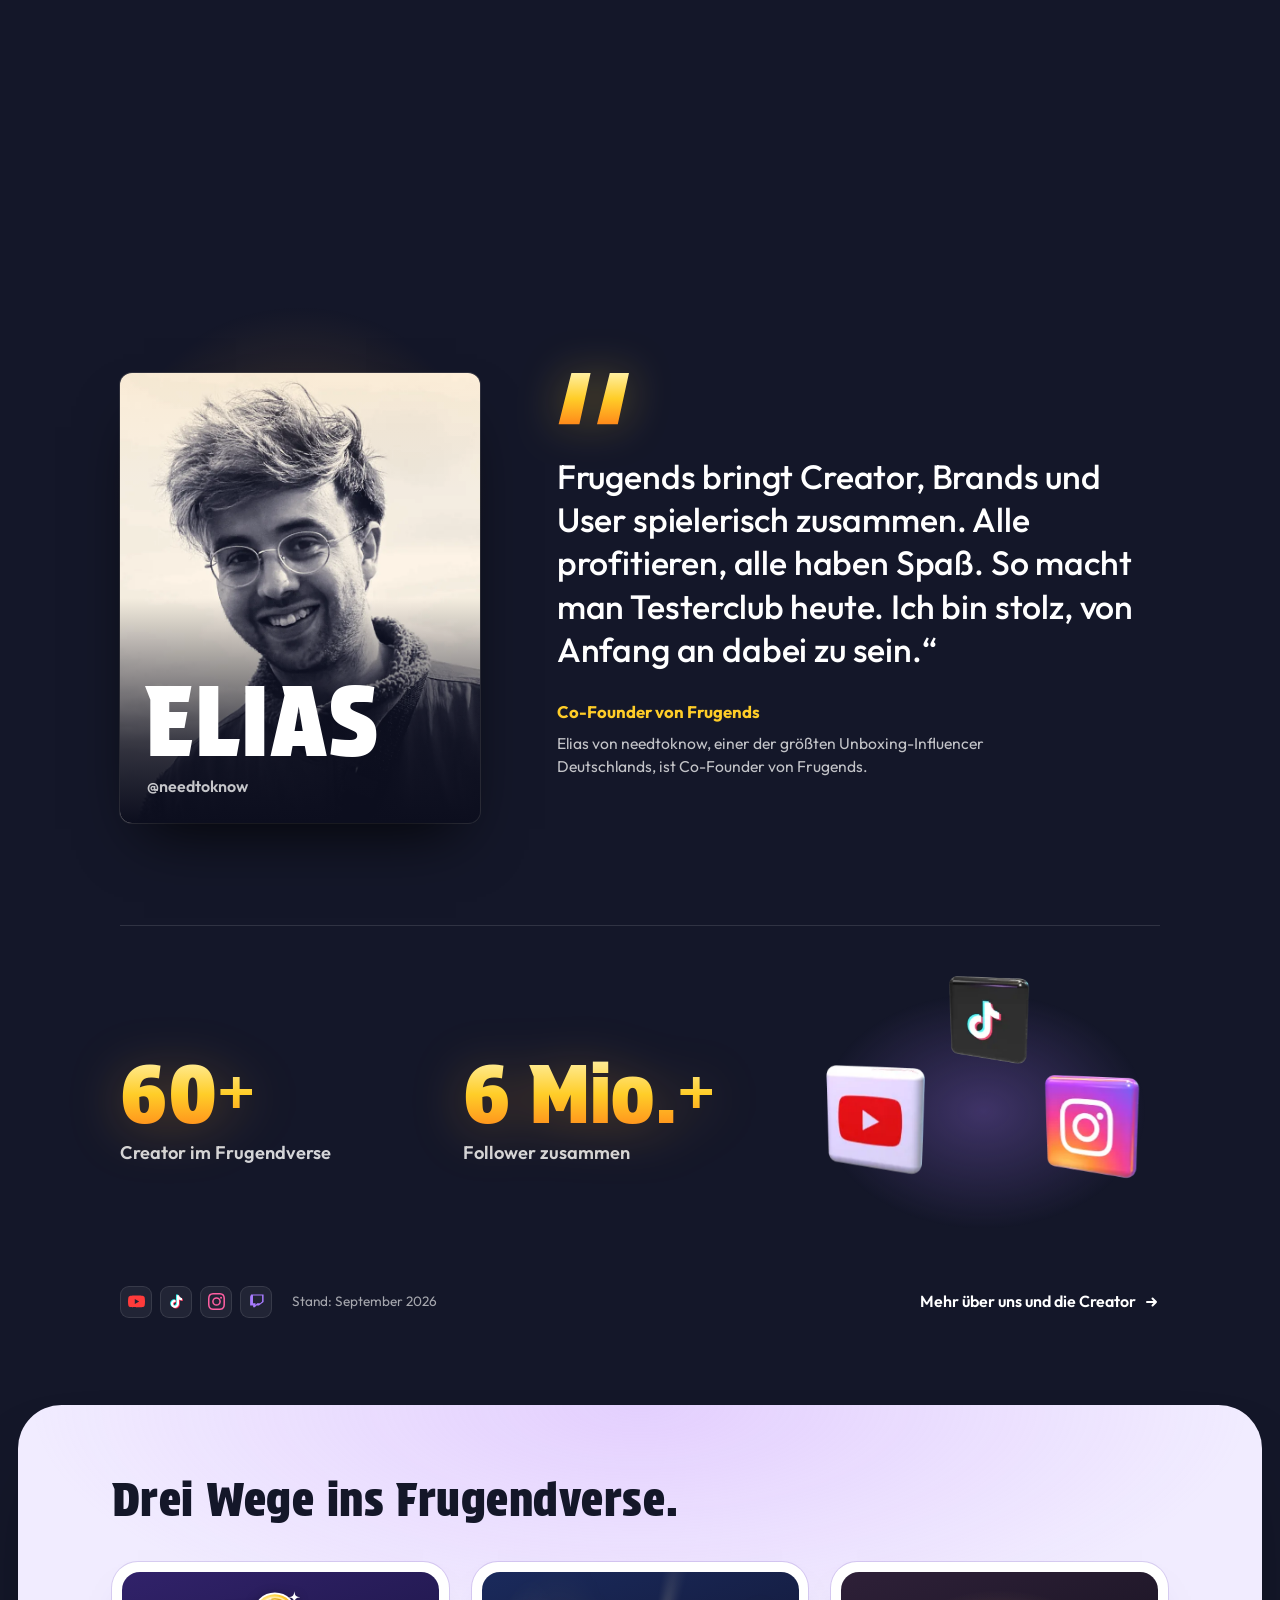
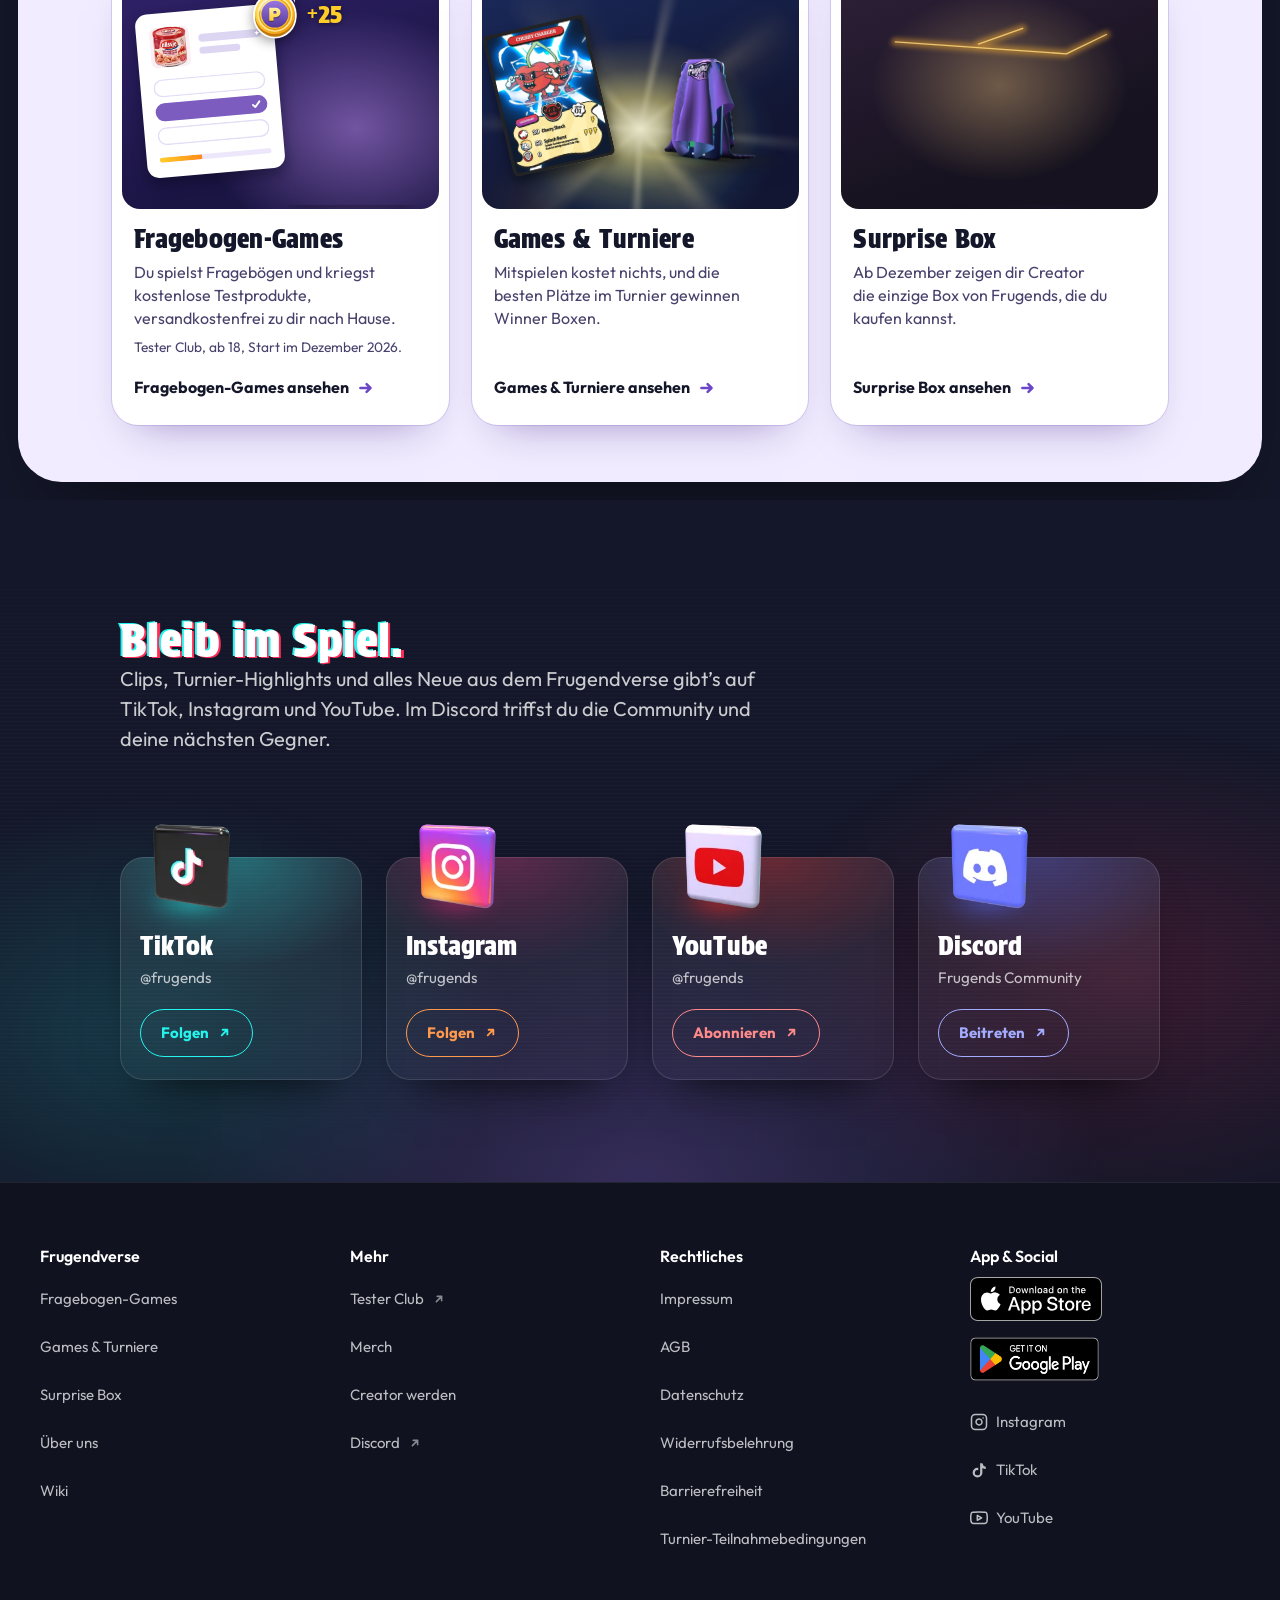
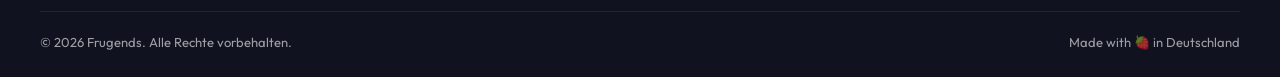
==== commit 28f5e517: "staging: Export HEAD@528f91f (2026-10-22 18:52)" ====
--- a/index.html
+++ b/index.html
@@ -20,11 +20,11 @@
     <link rel="apple-touch-icon" sizes="180x180" href="assets/apple-touch-icon.png">
 
 
-    <link href="assets/tokens.css?v=mvjw57o1" rel="stylesheet" type="text/css" media="all" />
-    <link href="assets/base.css?v=mvjw57o1" rel="stylesheet" type="text/css" media="all" />
-    <link href="assets/components.css?v=mvjw57o1" rel="stylesheet" type="text/css" media="all" />
-    <link href="assets/fg-design.css?v=mvjw57o1" rel="stylesheet" type="text/css" media="all" />
-    <link href="assets/fg-app-modal.css?v=mvjw57o1" rel="stylesheet" type="text/css" media="all" />
+    <link href="assets/tokens.css?v=mvjwf58v" rel="stylesheet" type="text/css" media="all" />
+    <link href="assets/base.css?v=mvjwf58v" rel="stylesheet" type="text/css" media="all" />
+    <link href="assets/components.css?v=mvjwf58v" rel="stylesheet" type="text/css" media="all" />
+    <link href="assets/fg-design.css?v=mvjwf58v" rel="stylesheet" type="text/css" media="all" />
+    <link href="assets/fg-app-modal.css?v=mvjwf58v" rel="stylesheet" type="text/css" media="all" />
 
     <style>
       /* Shopify wickelt jede Section in einen Wrapper-DIV. Die Shell
@@ -157,15 +157,17 @@
     </nav>
 
     <div class="fg-kopf__rechts">
-      <a class="fg-pille fg-pille--linie fg-kopf__app fg-kopf__app--linie" href="pages/turniere/"
+      <a class="fg-pille fg-pille--linie fg-kopf__app fg-kopf__app--linie fg-kopf__aufruf" href="pages/turniere/"
          data-fg-app="header" data-store-ios="https://apps.apple.com/de/app/frugends/id6749146042?ct=hp-header" data-store-android="https://play.google.com/store/apps/details?id=com.frugends.mobile&amp;referrer=utm_source%3Dfrugends.com%26utm_medium%3Dreferral%26utm_campaign%3Dwebsite%26utm_content%3Dheader"
          aria-haspopup="dialog">App laden</a>
-      <a class="fg-pille fg-pille--glanz fg-kopf__tc" href="https://testerclub.frugends.com/?utm_source=frugends.com&utm_medium=referral&utm_campaign=website&utm_content=header" target="_blank" rel="noopener">
+      <a class="fg-pille fg-pille--glanz fg-kopf__tc fg-kopf__aufruf" href="https://testerclub.frugends.com/?utm_source=frugends.com&utm_medium=referral&utm_campaign=website&utm_content=header" target="_blank" rel="noopener">
 Tester Club beitreten        <span class="fg-sr">(neuer Tab)</span>
       </a>
-      <a class="fg-pille fg-kopf__app fg-kopf__app--handy" href="pages/turniere/"
+      <a class="fg-pille fg-pille--linie fg-kopf__app fg-kopf__app--symbol fg-kopf__aufruf" href="pages/turniere/"
          data-fg-app="header" data-store-ios="https://apps.apple.com/de/app/frugends/id6749146042?ct=hp-header" data-store-android="https://play.google.com/store/apps/details?id=com.frugends.mobile&amp;referrer=utm_source%3Dfrugends.com%26utm_medium%3Dreferral%26utm_campaign%3Dwebsite%26utm_content%3Dheader"
-         aria-haspopup="dialog">App laden</a>
+         aria-haspopup="dialog" aria-label="App laden">
+        <svg class="fg-pille__ico" viewBox="0 0 24 24" aria-hidden="true" focusable="false"><rect x="6.5" y="2.5" width="11" height="19" rx="2.6" fill="none" stroke="currentColor" stroke-width="2"/><path d="M12 7.5v6.2M9.4 11.2 12 13.8l2.6-2.6" fill="none" stroke="currentColor" stroke-width="2" stroke-linecap="round" stroke-linejoin="round"/></svg>
+      </a>
 
       <button type="button" class="fg-kopf__burger" data-fg-burger
               aria-expanded="false" aria-controls="fg-menue" aria-label="Menü öffnen">
@@ -286,43 +288,43 @@
     }, { passive: true });
   })(document.documentElement);
 </script>
-<link href="assets/fgi-hero.css?v=mvjw57o1" rel="stylesheet" type="text/css" media="all" />
+<link href="assets/fgi-hero.css?v=mvjwf58v" rel="stylesheet" type="text/css" media="all" />
 <section class="fgi fgi-insel" data-fg-island="hero" data-section-id="template--local__hero">
   <div data-fg-root>
 <div class="fgi-fallback"><div class="fgi-fallback__erst"><div class="h3d__intro"><div class="h3d__intro-inner container"><div class="p-hero__text fgi-intro"><h1 id="hero-titel" class="p-hero__titel fgi-titel"><span class="fgi-titel__satz">Der coolste Testerclub.</span> <span class="fgi-titel__satz">Spielerisch Produkte absahnen.</span></h1><p class="p-hero__sub fgi-unterzeile"><span class="p-hero__satz"><span class="p-hero__vorpfeil">Fragebögen<svg class="p-hero__pfeil" viewBox="0 0 24 14" aria-hidden="true" focusable="false"><path d="M1.5 7h19M14.5 1.5L20.5 7l-6 5.5" fill="none" stroke="currentColor" stroke-width="2.4" stroke-linecap="round" stroke-linejoin="round"></path></svg></span> <span class="p-hero__vorpfeil">Games<svg class="p-hero__pfeil" viewBox="0 0 24 14" aria-hidden="true" focusable="false"><path d="M1.5 7h19M14.5 1.5L20.5 7l-6 5.5" fill="none" stroke="currentColor" stroke-width="2.4" stroke-linecap="round" stroke-linejoin="round"></path></svg></span> <span class="p-hero__wort">Gratis-Boxen.</span></span></p><div class="fgi-aufrufe"><div class="fgi-aufruf"><button type="button" class="fg-pille fg-pille--gross fgi-app" aria-haspopup="dialog"><svg class="fg-pille__ico" viewBox="0 0 24 24" aria-hidden="true" focusable="false"><rect x="6.5" y="2.5" width="11" height="19" rx="2.6" fill="none" stroke="currentColor" stroke-width="2"></rect><path d="M12 7.5v6.2M9.4 11.2 12 13.8l2.6-2.6" fill="none" stroke="currentColor" stroke-width="2" stroke-linecap="round" stroke-linejoin="round"></path></svg><span class="fgi-lang">App laden</span><span class="fgi-kurz" aria-hidden="true">App laden</span></button></div><div class="fgi-aufruf"><a class="fg-pille fg-pille--gross fg-pille--linie fgi-tc" href="https://testerclub.frugends.com/?utm_source=frugends.com&amp;utm_medium=referral&amp;utm_campaign=website&amp;utm_content=hero" target="_blank" rel="noopener" title="Voranmeldung als Tester: Bewerbung jetzt, ab 18, Start des Tester Clubs im Dezember 2026"><span class="fgi-lang">Tester Club beitreten</span><span class="fgi-kurz" aria-hidden="true">Tester Club beitreten</span></a></div></div></div><div class="fgi-startbild" aria-hidden="true"><div class="fgi-startbild__welt"><div class="fgi-startbild__licht"></div><div class="fgi-startbild__strahlen"></div><div class="fgi-startbild__korn"></div></div><div class="fgi-startbild__dinge"><span class="fgi-startbild__ding fgi-startbild__ding--box"></span><span class="fgi-startbild__ding fgi-startbild__ding--handy"></span></div></div></div></div><button type="button" class="h3d__hinweis" data-ruht="" aria-label="Weiter" aria-describedby=":R9:"><span class="h3d__hinweis-inhalt"><span class="h3d__dial" aria-hidden="true"><span class="h3d__dial-glut"></span><span class="h3d__dial-welle"></span><span class="h3d__dial-spur"></span><span class="h3d__dial-halb h3d__dial-halb--r"><span class="h3d__dial-bogen"></span></span><span class="h3d__dial-halb h3d__dial-halb--l"><span class="h3d__dial-bogen"></span></span><span class="h3d__dial-station" style="--w:77.42deg"></span><span class="h3d__dial-station" style="--w:154.84deg"></span><span class="h3d__dial-station" style="--w:232.26deg"></span><span class="h3d__dial-station" style="--w:312.58deg"></span><span class="h3d__dial-kopf"></span><span class="h3d__dial-mitte"><span class="h3d__geste"><span class="h3d__geste-welle"></span><span class="h3d__geste-hand"><svg viewBox="4 4 16 20" focusable="false" aria-hidden="true"><path fill="currentColor" d="M18.84 15.87l-4.54-2.26c-.17-.07-.35-.11-.54-.11H13v-6c0-.83-.67-1.5-1.5-1.5S10 6.67 10 7.5v10.74l-3.43-.72c-.08-.01-.15-.03-.24-.03-.31 0-.59.13-.79.33l-.79.8 4.94 4.94c.27.27.65.44 1.06.44h6.79c.75 0 1.36-.55 1.47-1.28l.75-5.27c.01-.07.02-.14.02-.2 0-.62-.38-1.16-.91-1.38z"></path></svg></span></span></span></span></span></button><span id=":R9:" class="h3d__hinweis-sr">So funktioniert’s</span><span class="fgi-tipp__text" aria-hidden="true">So funktioniert’s</span><a class="fgi-tipp__weg" href="#fgi-nach-hero">Überspringen</a></div><ol id="fgi-beats" class="fgi-fallback__beats" aria-label="Das Frugendverse"><li><strong>Free Unboxing für deine Fragebogen-Games.</strong> Spiel dich durch die Fragen und hol dir die Testbox mit neuen Sachen cooler Brands. Versand inklusive, ab 18. <a href="pages/fragebogen-games/">Fragebogen-Game ausprobieren</a></li><li><strong>Krasse Turniere, echte Rewards.</strong> Jetzt das Kartenspiel, ab Dezember ein zweites Game. Die Besten im Turnier holen Winner Boxen. <a href="pages/turniere/">Games &amp; Turniere ansehen</a></li><li><strong>Die Surprise Box. Ab Dezember.</strong> Deine Lieblings-Creator zeigen sie zuerst, dann packst du selbst aus. Die einzige Box von Frugends, die du kaufen kannst. <a href="pages/surprise-box/">Surprise Box ansehen</a></li><li><strong>Jedes Spiel bringt Frugends Points.</strong> Sammle sie, steig Level für Level auf und hol dir Rewards. Je mehr Points, desto größer die Box.</li></ol><span id="fgi-nach-hero" class="fgi-nach-hero" tabindex="-1"></span></div>
   </div>
 </section>
-<script type="module" src="assets/fgi-hero.js?v=mvjw57o1"></script>
+<script type="module" src="assets/fgi-hero.js?v=mvjwf58v"></script>
 
 
 </div>
-<div id="shopify-section-template--local__creator" class="shopify-section"><link href="assets/fgi-elias.css?v=mvjw57o1" rel="stylesheet" type="text/css" media="all" />
+<div id="shopify-section-template--local__creator" class="shopify-section"><link href="assets/fgi-elias.css?v=mvjwf58v" rel="stylesheet" type="text/css" media="all" />
 <section id="creator" class="fgi fgi-insel fgi-elias-insel" data-fg-island="elias" data-section-id="template--local__creator" aria-labelledby="creator-titel">
   <div data-fg-root>
 <div class="fge"><div class="fge__innen"><h2 id="creator-titel" class="fge-sr">Creator im Frugendverse</h2><figure class="fge__stimme"><div class="fge__bild"><figure class="rw-held"><div class="rw-held__bild"><img src="assets/fgi-elias-giOr6X70.webp" width="800" height="1000" alt="Elias (@needtoknow), Co-Founder von Frugends" loading="lazy" decoding="async"/></div><figcaption><span class="rw-held__name">Elias</span><span class="rw-held__handle">@needtoknow</span></figcaption></figure></div><blockquote class="fge__zitat"><svg class="fge__marke" viewBox="0 0 96 64" aria-hidden="true" focusable="false"><defs><linearGradient id="fge-marke-gold" x1="0" y1="0" x2="0" y2="1"><stop offset="0" stop-color="#ffefa0"></stop><stop offset="0.5" stop-color="#ffcd28"></stop><stop offset="1" stop-color="#ff8a1a"></stop></linearGradient></defs><path d="M18 0h24L28 64H2Z M66 0h24L76 64H50Z" fill="url(#fge-marke-gold)"></path></svg><p>Frugends bringt Creator, Brands und User spielerisch zusammen. Alle profitieren, alle haben Spaß. So macht man Testerclub heute. Ich bin stolz, von Anfang an dabei zu sein.“</p></blockquote><figcaption class="fge__von"><span class="fge__rolle">Co-Founder von Frugends</span><span class="fge__satz">Elias von needtoknow, einer der größten Unboxing-Influencer Deutschlands, ist Co-Founder von Frugends.</span></figcaption></figure><div class="fge-band"><dl class="fge-kpis"><div class="fge-kpi fge-kpi--creator"><dt>Creator im Frugendverse</dt><dd><span class="fge-sr">60+</span><span class="fge-kpi__zahl" data-kpi="creator" aria-hidden="true">60+</span></dd></div><div class="fge-kpi fge-kpi--follower"><dt>Follower zusammen</dt><dd><span class="fge-sr">6 Mio.+</span><span class="fge-kpi__zahl" data-kpi="follower" aria-hidden="true">6 Mio.+</span></dd></div></dl><div class="fge-kacheln"><span class="fge-kachel fge-kachel--0"><span class="fg-kachel fg-kachel--youtube" aria-hidden="true"><img class="fg-kachel__streifen" src="assets/fg-kachel-youtube.webp" width="4608" height="192" alt="" loading="lazy" decoding="async" draggable="false"/></span></span><span class="fge-kachel fge-kachel--1"><span class="fg-kachel fg-kachel--tiktok" aria-hidden="true"><img class="fg-kachel__streifen" src="assets/fg-kachel-tiktok.webp" width="4608" height="192" alt="" loading="lazy" decoding="async" draggable="false"/></span></span><span class="fge-kachel fge-kachel--2"><span class="fg-kachel fg-kachel--instagram" aria-hidden="true"><img class="fg-kachel__streifen" src="assets/fg-kachel-instagram.webp" width="4608" height="192" alt="" loading="lazy" decoding="async" draggable="false"/></span></span><span class="fge-kachel fge-kachel--3"><span class="fg-kachel fg-kachel--twitch" aria-hidden="true"><img class="fg-kachel__streifen" src="assets/fg-kachel-twitch.webp" width="4608" height="192" alt="" loading="lazy" decoding="async" draggable="false"/></span></span></div><div class="fge-band__fuss"><ul class="fge-glyphen" aria-label="Plattformen der Creator"><li class="fge-glyph fge-glyph--youtube"><svg viewBox="0 0 24 24" aria-hidden="true" focusable="false"><path d="M23.5 6.2a3.02 3.02 0 0 0-2.12-2.14C19.5 3.55 12 3.55 12 3.55s-7.5 0-9.38.51A3.02 3.02 0 0 0 .5 6.2 31.5 31.5 0 0 0 0 12a31.5 31.5 0 0 0 .5 5.8 3.02 3.02 0 0 0 2.12 2.14c1.88.51 9.38.51 9.38.51s7.5 0 9.38-.51a3.02 3.02 0 0 0 2.12-2.14A31.5 31.5 0 0 0 24 12a31.5 31.5 0 0 0-.5-5.8zM9.6 15.6V8.4l6.2 3.6z" fill="currentColor" fill-rule="evenodd"></path></svg><span class="fge-sr">YouTube</span></li><li class="fge-glyph fge-glyph--tiktok"><svg viewBox="0 0 24 24" aria-hidden="true" focusable="false"><path d="M16.6 5.82s.51.5 0 0A4.28 4.28 0 0 1 15.54 3h-3.09v12.4a2.59 2.59 0 0 1-2.59 2.5 2.6 2.6 0 0 1-2.6-2.6c0-1.72 1.66-3.01 3.37-2.48V9.66c-3.45-.46-6.47 2.22-6.47 5.64 0 3.33 2.76 5.7 5.69 5.7 3.14 0 5.69-2.55 5.69-5.7V9.01a7.35 7.35 0 0 0 4.3 1.38V7.3s-1.88.09-3.24-1.48z" fill="#25F4EE" transform="translate(-1.2,-0.8)"></path><path d="M16.6 5.82s.51.5 0 0A4.28 4.28 0 0 1 15.54 3h-3.09v12.4a2.59 2.59 0 0 1-2.59 2.5 2.6 2.6 0 0 1-2.6-2.6c0-1.72 1.66-3.01 3.37-2.48V9.66c-3.45-.46-6.47 2.22-6.47 5.64 0 3.33 2.76 5.7 5.69 5.7 3.14 0 5.69-2.55 5.69-5.7V9.01a7.35 7.35 0 0 0 4.3 1.38V7.3s-1.88.09-3.24-1.48z" fill="#FE2C55" transform="translate(1.2,0.8)"></path><path d="M16.6 5.82s.51.5 0 0A4.28 4.28 0 0 1 15.54 3h-3.09v12.4a2.59 2.59 0 0 1-2.59 2.5 2.6 2.6 0 0 1-2.6-2.6c0-1.72 1.66-3.01 3.37-2.48V9.66c-3.45-.46-6.47 2.22-6.47 5.64 0 3.33 2.76 5.7 5.69 5.7 3.14 0 5.69-2.55 5.69-5.7V9.01a7.35 7.35 0 0 0 4.3 1.38V7.3s-1.88.09-3.24-1.48z" fill="#fff"></path></svg><span class="fge-sr">TikTok</span></li><li class="fge-glyph fge-glyph--instagram"><svg viewBox="0 0 24 24" aria-hidden="true" focusable="false"><path d="M12 2.16c3.2 0 3.58.01 4.85.07 3.25.15 4.77 1.69 4.92 4.92.06 1.27.07 1.65.07 4.85s-.01 3.58-.07 4.85c-.15 3.23-1.66 4.77-4.92 4.92-1.27.06-1.65.07-4.85.07s-3.58-.01-4.85-.07c-3.26-.15-4.77-1.7-4.92-4.92-.06-1.27-.07-1.65-.07-4.85s.01-3.58.07-4.85C2.38 3.92 3.9 2.38 7.15 2.23 8.42 2.17 8.8 2.16 12 2.16M12 0C8.74 0 8.33.01 7.05.07 2.7.27.27 2.69.07 7.05.01 8.33 0 8.74 0 12s.01 3.67.07 4.95c.2 4.36 2.62 6.78 6.98 6.98C8.33 23.99 8.74 24 12 24s3.67-.01 4.95-.07c4.35-.2 6.78-2.62 6.98-6.98.06-1.28.07-1.69.07-4.95s-.01-3.67-.07-4.95c-.2-4.35-2.62-6.78-6.98-6.98C15.67.01 15.26 0 12 0m0 5.84A6.16 6.16 0 1 0 18.16 12 6.16 6.16 0 0 0 12 5.84M12 16a4 4 0 1 1 4-4 4 4 0 0 1-4 4m6.41-10.85a1.44 1.44 0 1 0 1.44 1.44 1.44 1.44 0 0 0-1.44-1.44z" fill="currentColor" fill-rule="evenodd"></path></svg><span class="fge-sr">Instagram</span></li><li class="fge-glyph fge-glyph--twitch"><svg viewBox="0 0 24 24" aria-hidden="true" focusable="false"><path d="M4.27 2 3 5.27v12.46h4.27V20h2.4l2.26-2.27h3.47L22 12.53V2zm15.6 9.87-2.67 2.66h-4.27l-2.33 2.34v-2.34H7.07V3.6h12.8z" fill="currentColor" fill-rule="evenodd"></path></svg><span class="fge-sr">Twitch</span></li></ul><p class="fge__stand">Stand: September 2026</p><a class="fge__link" href="pages/uber-uns/#creator">Mehr über uns und die Creator<svg viewBox="0 0 16 16" width="16" height="16" aria-hidden="true" focusable="false"><path d="M3 8h9M8.5 4.5 12 8l-3.5 3.5" fill="none" stroke="currentColor" stroke-width="2" stroke-linecap="round" stroke-linejoin="round"></path></svg></a></div></div></div></div>
   </div>
 </section>
-<script type="module" src="assets/fgi-elias.js?v=mvjw57o1"></script>
+<script type="module" src="assets/fgi-elias.js?v=mvjwf58v"></script>
 
 
 </div>
-<div id="shopify-section-template--local__tueren" class="shopify-section"><link href="assets/fgi-tueren.css?v=mvjw57o1" rel="stylesheet" type="text/css" media="all" />
+<div id="shopify-section-template--local__tueren" class="shopify-section"><link href="assets/fgi-tueren.css?v=mvjwf58v" rel="stylesheet" type="text/css" media="all" />
 <section class="fgi fgi-insel" data-fg-island="tueren" data-du-bist-hier="keine" data-section-id="template--local__tueren">
   <div data-fg-root>
 <div class="fgw-sektion"><div class="fgw-sektion__innen"><p class="fgw-hier fgw-hier--fragebogen-games" aria-current="page"><span class="fgw-hier__punkt" aria-hidden="true"></span><span class="fgw-hier__vor">Du bist hier:</span><strong class="fgw-hier__name">Fragebogen-Games</strong><span class="fg-szene fgw-hier__szene" aria-hidden="true"><img class="fg-szene__folge" src="assets/fg-nav-szene-fragebogen.webp" width="2304" height="96" alt="" loading="lazy" decoding="async" draggable="false"/></span></p><p class="fgw-hier fgw-hier--turniere" aria-current="page"><span class="fgw-hier__punkt" aria-hidden="true"></span><span class="fgw-hier__vor">Du bist hier:</span><strong class="fgw-hier__name">Games &amp; Turniere</strong><span class="fg-szene fgw-hier__szene" aria-hidden="true"><img class="fg-szene__folge" src="assets/fg-nav-szene-turniere.webp" width="2304" height="96" alt="" loading="lazy" decoding="async" draggable="false"/></span></p><p class="fgw-hier fgw-hier--surprise-box" aria-current="page"><span class="fgw-hier__punkt" aria-hidden="true"></span><span class="fgw-hier__vor">Du bist hier:</span><strong class="fgw-hier__name">Surprise Box</strong><span class="fg-szene fgw-hier__szene" aria-hidden="true"><img class="fg-szene__folge" src="assets/fg-nav-szene-surprise.webp" width="2304" height="96" alt="" loading="lazy" decoding="async" draggable="false"/></span></p><h2 class="fgw-sektion__titel"><span class="fgw-titel--start">Drei Wege ins Frugendverse.</span><span class="fgw-titel--pfad">Noch zwei Wege ins Frugendverse.</span></h2><ul class="fgw-liste"><li class="fgw fgw--fragebogen-games"><div class="fgw__szene" aria-hidden="true"><span class="fgw-fb__bogen"><span class="fgw-fb__kopf"><img class="fgw-fb__produkt" src="assets/fgi-nuessje-strawberry-cheesecake-aSY-u2sn.webp" width="300" height="300" alt="" loading="lazy" decoding="async" draggable="false"/><span class="fgw-fb__frage"><i></i><i></i></span></span><span class="fgw-fb__antworten"><i class="fgw-fb__antwort"></i><i class="fgw-fb__antwort fgw-fb__antwort--wahl"><svg viewBox="0 0 16 16" aria-hidden="true" focusable="false"><path d="M3.5 8.5 6.5 11.5 12.5 4.5"></path></svg></i><i class="fgw-fb__antwort"></i></span><span class="fgw-fb__fortschritt"><i></i></span></span><span class="fgw-fb__muenze"><img src="data:image/svg+xml,%3Csvg%20xmlns%3D%22http%3A%2F%2Fwww.w3.org%2F2000%2Fsvg%22%20viewBox%3D%220%200%20120%20120%22%3E%3Cdefs%3E%0A%3CradialGradient%20id%3D%22f%22%20cx%3D%22.34%22%20cy%3D%22.3%22%20r%3D%22.85%22%3E%3Cstop%20offset%3D%220%22%20stop-color%3D%22%23fff4b8%22%2F%3E%3Cstop%20offset%3D%22.42%22%20stop-color%3D%22%23ffd23d%22%2F%3E%3Cstop%20offset%3D%221%22%20stop-color%3D%22%23f0960c%22%2F%3E%3C%2FradialGradient%3E%0A%3ClinearGradient%20id%3D%22m%22%20x1%3D%220%22%20y1%3D%220%22%20x2%3D%220%22%20y2%3D%221%22%3E%3Cstop%20offset%3D%220%22%20stop-color%3D%22%239a76e0%22%2F%3E%3Cstop%20offset%3D%221%22%20stop-color%3D%22%2355399a%22%2F%3E%3C%2FlinearGradient%3E%0A%3ClinearGradient%20id%3D%22p%22%20x1%3D%220%22%20y1%3D%220%22%20x2%3D%220%22%20y2%3D%221%22%3E%3Cstop%20offset%3D%220%22%20stop-color%3D%22%23fff1a8%22%2F%3E%3Cstop%20offset%3D%221%22%20stop-color%3D%22%23ffcd28%22%2F%3E%3C%2FlinearGradient%3E%0A%3C%2Fdefs%3E%0A%3Cg%20transform%3D%22translate(56%2058)%22%3E%3Ccircle%20cy%3D%226%22%20r%3D%2250%22%20fill%3D%22%23fff%22%2F%3E%3Ccircle%20r%3D%2250%22%20fill%3D%22%23fff%22%2F%3E%0A%3Ccircle%20cy%3D%226%22%20r%3D%2246%22%20fill%3D%22%23bf760a%22%2F%3E%3Ccircle%20r%3D%2246%22%20fill%3D%22url(%23f)%22%2F%3E%0A%3Ccircle%20r%3D%2239%22%20fill%3D%22none%22%20stroke%3D%22%23ffeaa3%22%20stroke-width%3D%223%22%2F%3E%3Ccircle%20r%3D%2235.5%22%20fill%3D%22none%22%20stroke%3D%22%23c9820c%22%20stroke-width%3D%222%22%20opacity%3D%22.75%22%2F%3E%0A%3Ccircle%20r%3D%2231%22%20fill%3D%22url(%23m)%22%2F%3E%0A%3Cpath%20d%3D%22M-13%20-15H2A11%2011%200%200%201%202%207H-3V15H-13ZM-3%20-7H1A3%203%200%200%201%201%20-1H-3Z%22%20transform%3D%22translate(0%202.6)%22%20fill%3D%22%2324173f%22%20fill-rule%3D%22evenodd%22%20opacity%3D%22.55%22%2F%3E%0A%3Cpath%20d%3D%22M-13%20-15H2A11%2011%200%200%201%202%207H-3V15H-13ZM-3%20-7H1A3%203%200%200%201%201%20-1H-3Z%22%20fill%3D%22url(%23p)%22%20fill-rule%3D%22evenodd%22%2F%3E%0A%3Cpath%20d%3D%22M-35%20-10A37%2037%200%200%201%20-10%20-35%22%20fill%3D%22none%22%20stroke%3D%22%23fff%22%20stroke-width%3D%225%22%20stroke-linecap%3D%22round%22%20opacity%3D%22.6%22%2F%3E%3C%2Fg%3E%0A%3Cg%20transform%3D%22translate(101%2019)%22%3E%3Cpath%20d%3D%22M0%20-14C1.5%20-3%203%20-1.5%2014%200C3%201.5%201.5%203%200%2014C-1.5%203%20-3%201.5%20-14%200C-3%20-1.5%20-1.5%20-3%200%20-14Z%22%20fill%3D%22%23fff%22%2F%3E%3C%2Fg%3E%0A%3Cg%20transform%3D%22translate(14%20101)%20scale(.5)%22%3E%3Cpath%20d%3D%22M0%20-14C1.5%20-3%203%20-1.5%2014%200C3%201.5%201.5%203%200%2014C-1.5%203%20-3%201.5%20-14%200C-3%20-1.5%20-1.5%20-3%200%20-14Z%22%20fill%3D%22%23fff%22%2F%3E%3C%2Fg%3E%0A%3C%2Fsvg%3E" width="120" height="120" alt="" draggable="false"/><b>+25</b></span><span class="fgw-fb__box fgw__vt"><img class="fgw-fb__boxbild" src="assets/fgi-surprise-box-v5W9mDfN.webp" width="680" height="720" alt="" loading="lazy" decoding="async" draggable="false"/></span></div><div class="fgw__text"><h3 class="fgw__titel">Fragebogen-Games</h3><p class="fgw__satz">Du spielst Fragebögen und kriegst kostenlose Testprodukte, versandkostenfrei zu dir nach Hause.</p><p class="fgw__hinweis">Tester Club, ab 18, Start im Dezember 2026.</p><a class="fgw__link" href="pages/fragebogen-games/">Fragebogen-Games ansehen<svg viewBox="0 0 16 16" aria-hidden="true" focusable="false"><path d="M3 8h9M8.5 4.5 12 8l-3.5 3.5"></path></svg></a></div></li><li class="fgw fgw--turniere"><div class="fgw__szene" aria-hidden="true"><span class="vt-glanz" aria-hidden="true"><i class="vt-glanz__strahlen"></i><i class="vt-glanz__strahlen vt-glanz__strahlen--2"></i><i class="vt-glanz__halo"></i><svg class="vt-glanz__funke" viewBox="-14 -14 28 28" style="left:13%;top:15%;--d:0s;--s:1"><path d="M0 -14C1.5 -3 3 -1.5 14 0C3 1.5 1.5 3 0 14C-1.5 3 -3 1.5 -14 0C-3 -1.5 -1.5 -3 0 -14Z"></path></svg><svg class="vt-glanz__funke" viewBox="-14 -14 28 28" style="left:86%;top:10%;--d:1.1s;--s:0.7"><path d="M0 -14C1.5 -3 3 -1.5 14 0C3 1.5 1.5 3 0 14C-1.5 3 -3 1.5 -14 0C-3 -1.5 -1.5 -3 0 -14Z"></path></svg><svg class="vt-glanz__funke" viewBox="-14 -14 28 28" style="left:92%;top:38%;--d:2.4s;--s:1"><path d="M0 -14C1.5 -3 3 -1.5 14 0C3 1.5 1.5 3 0 14C-1.5 3 -3 1.5 -14 0C-3 -1.5 -1.5 -3 0 -14Z"></path></svg><svg class="vt-glanz__funke" viewBox="-14 -14 28 28" style="left:7%;top:42%;--d:3.2s;--s:0.7"><path d="M0 -14C1.5 -3 3 -1.5 14 0C3 1.5 1.5 3 0 14C-1.5 3 -3 1.5 -14 0C-3 -1.5 -1.5 -3 0 -14Z"></path></svg><svg class="vt-glanz__funke" viewBox="-14 -14 28 28" style="left:64%;top:4%;--d:1.7s;--s:0.85"><path d="M0 -14C1.5 -3 3 -1.5 14 0C3 1.5 1.5 3 0 14C-1.5 3 -3 1.5 -14 0C-3 -1.5 -1.5 -3 0 -14Z"></path></svg><svg class="vt-glanz__funke" viewBox="-14 -14 28 28" style="left:31%;top:6%;--d:2.9s;--s:0.6"><path d="M0 -14C1.5 -3 3 -1.5 14 0C3 1.5 1.5 3 0 14C-1.5 3 -3 1.5 -14 0C-3 -1.5 -1.5 -3 0 -14Z"></path></svg></span><img class="fgw-gt__karte" src="assets/fgi-card-cherry-charger-Mk6RALkl.webp" width="512" height="708" alt="" loading="lazy" decoding="async" draggable="false"/><img class="fgw-gt__handy" src="assets/turniere-game2-cape.webp" width="640" height="525" alt="" loading="lazy" decoding="async" draggable="false"/><span class="fgw-gt__box fgw__vt"><img class="fgw-gt__boxbild" src="assets/wb-box-winner.webp" width="900" height="675" alt="" loading="lazy" decoding="async" draggable="false"/><span class="fgw-gt__band" style="clip-path:polygon(6% 59.6%, 78% 68.6%, 95.3% 55.4%, 95.3% 69.6%, 78% 83.9%, 6% 73.6%)" aria-hidden="true"></span></span></div><div class="fgw__text"><h3 class="fgw__titel">Games &amp; Turniere</h3><p class="fgw__satz">Mitspielen kostet nichts, und die besten Plätze im Turnier gewinnen Winner Boxen.</p><a class="fgw__link" href="pages/turniere/">Games &amp; Turniere ansehen<svg viewBox="0 0 16 16" aria-hidden="true" focusable="false"><path d="M3 8h9M8.5 4.5 12 8l-3.5 3.5"></path></svg></a></div></li><li class="fgw fgw--surprise-box"><div class="fgw__szene" aria-hidden="true"><span class="fgw-sb__box fgw__vt"><img class="fgw-sb__boxbild" src="assets/fgi-box-zu-IbEmAxs_.webp" width="900" height="675" alt="" loading="lazy" decoding="async" draggable="false"/><img class="fgw-sb__deckel" src="assets/fgi-box-zu-IbEmAxs_.webp" width="900" height="675" alt="" loading="lazy" decoding="async" draggable="false" style="clip-path:polygon(5.8% 16%, 27.8% 5.3%, 95.8% 10.7%, 95.8% 12.1%, 78.7% 22.8%, 5.8% 16.6%)"/><svg class="fgw-sb__fuge" viewBox="0 0 900 675" aria-hidden="true" focusable="false"><defs><filter id="fgw-fuge-weich" x="-10%" y="-60%" width="120%" height="220%"><feGaussianBlur stdDeviation="10"></feGaussianBlur></filter></defs><g class="fgw-sb__hof" filter="url(#fgw-fuge-weich)"><path d="M57 106 L705 151 L857 78"></path><path d="M372 114 L540 55"></path></g><g class="fgw-sb__linie"><path d="M57 106 L705 151 L857 78"></path><path d="M372 114 L540 55"></path></g></svg></span></div><div class="fgw__text"><h3 class="fgw__titel">Surprise Box</h3><p class="fgw__satz">Ab Dezember zeigen dir Creator die einzige Box von Frugends, die du kaufen kannst.</p><a class="fgw__link" href="pages/surprise-box/">Surprise Box ansehen<svg viewBox="0 0 16 16" aria-hidden="true" focusable="false"><path d="M3 8h9M8.5 4.5 12 8l-3.5 3.5"></path></svg></a></div></li></ul></div></div>
   </div>
 </section>
-<script type="module" src="assets/fgi-tueren.js?v=mvjw57o1"></script>
+<script type="module" src="assets/fgi-tueren.js?v=mvjwf58v"></script>
 
 
 </div>
-<div id="shopify-section-template--local__socials" class="shopify-section"><link href="assets/fgi-socials.css?v=mvjw57o1" rel="stylesheet" type="text/css" media="all" />
+<div id="shopify-section-template--local__socials" class="shopify-section"><link href="assets/fgi-socials.css?v=mvjwf58v" rel="stylesheet" type="text/css" media="all" />
 <section class="fgi fgi-insel" data-fg-island="socials" data-section-id="template--local__socials" aria-labelledby="socials-titel">
   <div data-fg-root>
 <div class="fgs"><div class="fgs__innen"><h2 id="socials-titel" class="fgs__titel">Bleib im Spiel.</h2><p class="fgs__satz">Clips, Turnier-Highlights und alles Neue aus dem Frugendverse gibt’s auf TikTok, Instagram und YouTube. Im Discord triffst du die Community und deine nächsten Gegner.</p><ul class="fgs__liste"><li class="fgs__punkt" style="--farbe:#25f4ee;--farbe2:#fe2c55;--i:0"><a class="fgs-karte fgs-karte--tiktok" href="https://www.tiktok.com/@frugends" target="_blank" rel="noopener"><span class="fgs-karte__kachel"><span class="fg-kachel fg-kachel--tiktok" aria-hidden="true"><img class="fg-kachel__streifen" src="assets/fg-kachel-tiktok.webp" width="4608" height="192" alt="" loading="lazy" decoding="async" draggable="false"/></span></span><span class="fgs-karte__name">TikTok</span><span class="fgs-karte__handle">@frugends</span><span class="fg-pille fg-pille--linie fgs-karte__tun" style="--pille-farbe:#25f4ee">Folgen<svg class="fg-pille__ico" viewBox="0 0 16 16" aria-hidden="true" focusable="false"><path d="M5 11 11 5M6 5h5v5"></path></svg></span><span class="fg-sr">(neuer Tab)</span></a></li><li class="fgs__punkt" style="--farbe:#d62976;--farbe2:#fa7e1e;--i:1"><a class="fgs-karte fgs-karte--instagram" href="https://www.instagram.com/frugends/" target="_blank" rel="noopener"><span class="fgs-karte__kachel"><span class="fg-kachel fg-kachel--instagram" aria-hidden="true"><img class="fg-kachel__streifen" src="assets/fg-kachel-instagram.webp" width="4608" height="192" alt="" loading="lazy" decoding="async" draggable="false"/></span></span><span class="fgs-karte__name">Instagram</span><span class="fgs-karte__handle">@frugends</span><span class="fg-pille fg-pille--linie fgs-karte__tun" style="--pille-farbe:#ff9a4d">Folgen<svg class="fg-pille__ico" viewBox="0 0 16 16" aria-hidden="true" focusable="false"><path d="M5 11 11 5M6 5h5v5"></path></svg></span><span class="fg-sr">(neuer Tab)</span></a></li><li class="fgs__punkt" style="--farbe:#ff2a2a;--farbe2:#ff7a7a;--i:2"><a class="fgs-karte fgs-karte--youtube" href="https://www.youtube.com/@frugends" target="_blank" rel="noopener"><span class="fgs-karte__kachel"><span class="fg-kachel fg-kachel--youtube" aria-hidden="true"><img class="fg-kachel__streifen" src="assets/fg-kachel-youtube.webp" width="4608" height="192" alt="" loading="lazy" decoding="async" draggable="false"/></span></span><span class="fgs-karte__name">YouTube</span><span class="fgs-karte__handle">@frugends</span><span class="fg-pille fg-pille--linie fgs-karte__tun" style="--pille-farbe:#ff8a8a">Abonnieren<svg class="fg-pille__ico" viewBox="0 0 16 16" aria-hidden="true" focusable="false"><path d="M5 11 11 5M6 5h5v5"></path></svg></span><span class="fg-sr">(neuer Tab)</span></a></li><li class="fgs__punkt" style="--farbe:#5865f2;--farbe2:#8f98ff;--i:3"><a class="fgs-karte fgs-karte--discord" href="https://discord.gg/ZKPhmDGtXy" target="_blank" rel="noopener"><span class="fgs-karte__kachel"><span class="fg-kachel fg-kachel--discord" aria-hidden="true"><img class="fg-kachel__streifen" src="assets/fg-kachel-discord.webp" width="4608" height="192" alt="" loading="lazy" decoding="async" draggable="false"/></span></span><span class="fgs-karte__name">Discord</span><span class="fgs-karte__handle">Frugends Community</span><span class="fg-pille fg-pille--linie fgs-karte__tun" style="--pille-farbe:#a3abff">Beitreten<svg class="fg-pille__ico" viewBox="0 0 16 16" aria-hidden="true" focusable="false"><path d="M5 11 11 5M6 5h5v5"></path></svg></span><span class="fg-sr">(neuer Tab)</span></a></li></ul></div></div>
   </div>
 </section>
-<script type="module" src="assets/fgi-socials.js?v=mvjw57o1"></script>
+<script type="module" src="assets/fgi-socials.js?v=mvjwf58v"></script>
 
 
 </div>
@@ -519,8 +521,8 @@
 </div>
     
 
-    <script src="assets/main.js?v=mvjw57o1" defer></script>
-    <script src="assets/fg-nav.js?v=mvjw57o1" defer></script>
+    <script src="assets/main.js?v=mvjwf58v" defer></script>
+    <script src="assets/fg-nav.js?v=mvjwf58v" defer></script>
 
     
       <script>
--- a/assets/fg-design.css
+++ b/assets/fg-design.css
@@ -670,19 +670,24 @@
   gap: 6px;
   margin-left: auto;
 }
-.fg-kopf__app { padding: 0 18px; }
-
-/* Bolt 6 (Chris 2026-10-22 über Fury): ab 600 px ist „Tester Club beitreten“ der Haupt-Aufruf im Kopf, „App laden“
-   steht als Linie daneben (weniger laut). Unter 600 px bleibt der Kopf wie bisher (nur App laden in Gold, beide
-   Aufrufe im Menü). */
-.fg-kopf__app--linie,
-.fg-kopf__tc { display: none; }
-.fg-kopf__app--linie { padding: 0 16px; }
+/* Atlas 10 „nav4“ (Chris 2026-10-22: „einen klaren, konstant mitscrollenden CTA … in der Navigation. Immer.“):
+   „Tester Club beitreten“ steht auf jeder Breite im Kopf, der Kopf klebt. Handy (< 600 px): Logo · Tester Club ·
+   App-Symbol · Menü. Das Symbol ist die App-Linie von ab 600 px, zu einem runden 44-px-Knopf verdichtet (Handy mit
+   Pfeil, aria-label „App laden“); erst ab 384 px, darunter passt es nicht neben Tester Club und Menü (gemessen
+   360 px: 32 px Luft ohne Symbol, mit Symbol 18 px zu breit). Ab 600 px: App laden als Linie + Tester Club (Bolt 6). */
+.fg-kopf__app--linie { display: none; padding: 0 16px; }
+.fg-kopf__tc { padding: 0 14px; font-size: 14px; letter-spacing: 0.005em; }
+.fg-kopf__app--symbol { display: none; width: 44px; margin-left: 4px; padding: 0; }
+.fg-kopf__app--symbol .fg-pille__ico { width: 20px; height: 20px; }
+.fg-kopf__app--symbol:active { transform: scale(0.9); }
+@media (min-width: 384px) {
+  .fg-kopf__app--symbol { display: inline-flex; }
+}
 @media (min-width: 600px) {
   .fg-kopf__rechts { gap: 10px; }
-  .fg-kopf__app--handy { display: none; }
-  .fg-kopf__app--linie,
-  .fg-kopf__tc { display: inline-flex; }
+  .fg-kopf__tc { padding: 0 18px; font-size: 15px; letter-spacing: 0; }
+  .fg-kopf__app--symbol { display: none; }
+  .fg-kopf__app--linie { display: inline-flex; }
 }
 
 /* Haupt-Aufruf mit Tiefe (.fg-pille--glanz; Kopf ab 600 px und Handy-Menü): Glanzkante oben, weicher Schatten
@@ -690,7 +695,6 @@
    Pseudo hinter der Schrift); im Menü kommt der erste Wisch kurz nach dem Öffnen. Zeigen hebt leicht an, Drücken gibt
    nach. Reduzierte Bewegung: kein Glanz-Wisch. Basis .fg-pille bleibt unverändert (Bolt 6 als --kopf, Atlas 9:
    umbenannt, weil das Menü denselben Haupt-Aufruf trägt). */
-.fg-kopf__tc { padding: 0 18px; }
 .fg-pille--glanz {
   position: relative;
   isolation: isolate;
@@ -735,6 +739,52 @@
   .fg-pille--glanz:hover { transform: translateY(-2px); }
 }
 .fg-pille--glanz:active { transform: translateY(0) scale(0.97); transition-duration: 90ms; }
+
+/* Kopf-Aufrufe auf der Startseite (Atlas 10, Chris 2026-10-22: „erst dann erscheinen, wenn der ‚Tester Club
+   beitreten‘-Button aus dem Hero wegscrollt. Aber dann muss er überall sticky da sein.“). Eine Logik für alle Breiten,
+   ersetzt die Regel aus frontend/hero/hero.css (Coulson #10, nur App laden < 1000 px).
+   Signal <html>.fgi-startbild-an = das Startbild steht, und mit ihm seine großen Aufrufe (App laden, Tester Club);
+   gesetzt vor dem ersten Bild von sections/fg-island-hero.liquid, danach von frontend/hero/Hero.jsx useStartbild.
+   Die Pillen gehen MIT dem Startbild (Überblendung in die klebende 3D-Bühne), nicht durch Wegscrollen; ein
+   IntersectionObserver sähe sie weiter „im Bild“. Solange: der Kopf zeigt nur Logo · Menü, die Aufrufe halten
+   unsichtbar ihren Platz, nichts verschiebt sich. Geht das Startbild: Auftritt ≤ 300 ms (aus leicht oben in den Kopf,
+   Feder, Tester Club zuerst, App 60 ms danach), dann wischt der Glanz einmal (fg-nav.js §6 .ist-auftritt). Zurück nach oben: leise weg
+   in 160 ms. Reduzierte Bewegung: Wechsel ohne Bewegung. Nur opacity, translate, scale. */
+.fg-kopf .fg-kopf__aufruf {
+  transition:
+    transform 260ms var(--motion-feder-objekt),
+    background-color var(--motion-dur-base) var(--motion-ease-out),
+    opacity 200ms var(--motion-ease-out),
+    translate 300ms var(--motion-feder-objekt),
+    scale 300ms var(--motion-feder-objekt),
+    visibility 0s;
+}
+.fg-kopf .fg-kopf__aufruf:active { transition-duration: 90ms; }
+html.fgi-startbild-an .fg-kopf .fg-kopf__aufruf {
+  opacity: 0;
+  visibility: hidden;
+  translate: 0 -8px;
+  scale: 0.9;
+  transition:
+    opacity 140ms var(--motion-ease-in),
+    translate 160ms var(--motion-ease-in),
+    scale 160ms var(--motion-ease-in),
+    visibility 0s linear 160ms;
+}
+.fg-kopf.ist-auftritt .fg-kopf__app { transition-delay: 60ms; }
+@media (prefers-reduced-motion: no-preference) {
+  .fg-kopf.ist-auftritt .fg-kopf__tc::after { animation: fg-pille-glanz-einmal 640ms var(--motion-ease-move) 180ms both; }
+}
+@keyframes fg-pille-glanz-einmal {
+  0%   { opacity: 0; transform: translateX(-130%) skewX(-18deg); }
+  15%  { opacity: 1; }
+  85%  { opacity: 1; }
+  100% { opacity: 0; transform: translateX(300%) skewX(-18deg); }
+}
+@media (prefers-reduced-motion: reduce) {
+  html .fg-kopf .fg-kopf__aufruf,
+  html.fgi-startbild-an .fg-kopf .fg-kopf__aufruf { transition: none; translate: none; scale: none; }
+}
 
 /* Menü-Knopf (48 × 48): ein Knopf für Öffnen und Schließen, bleibt an seinem Platz. Die zwei Linien morphen in zwei
    Takten zum X (erst zusammen, dann drehen) und zurück; offen liegt ein leises Feld dahinter. Drücken gibt nach.
@@ -783,7 +833,7 @@
 @media (max-width: 359px) {
   .fg-kopf__bar { gap: var(--space-2); }
   .fg-kopf__logo img { height: 30px; }
-  .fg-kopf__app { padding: 0 14px; font-size: 14px; }
+  .fg-kopf__tc { padding: 0 12px; font-size: 13px; }
 }
 
 @media (min-width: 1000px) {
--- a/assets/fgi-hero.css
+++ b/assets/fgi-hero.css
@@ -1 +1 @@
-@font-face{font-family:JetBrains Mono;font-style:normal;font-weight:400;font-display:swap;src:url(./fgi-tDbv2o-flEEny0FZhsfKu5WU4zr3E_BX0PnT8RD8yKwBNntkaToggR7BYRbKPx3cwhsk-BIM06flf.woff2) format("woff2");unicode-range:U+0460-052F,U+1C80-1C8A,U+20B4,U+2DE0-2DFF,U+A640-A69F,U+FE2E-FE2F}@font-face{font-family:JetBrains Mono;font-style:normal;font-weight:400;font-display:swap;src:url(./fgi-tDbv2o-flEEny0FZhsfKu5WU4zr3E_BX0PnT8RD8yKwBNntkaToggR7BYRbKPxTcwhsk-Buze_B52.woff2) format("woff2");unicode-range:U+0301,U+0400-045F,U+0490-0491,U+04B0-04B1,U+2116}@font-face{font-family:JetBrains Mono;font-style:normal;font-weight:400;font-display:swap;src:url(./fgi-tDbv2o-flEEny0FZhsfKu5WU4zr3E_BX0PnT8RD8yKwBNntkaToggR7BYRbKPxPcwhsk-D3oMJlXt.woff2) format("woff2");unicode-range:U+0370-0377,U+037A-037F,U+0384-038A,U+038C,U+038E-03A1,U+03A3-03FF}@font-face{font-family:JetBrains Mono;font-style:normal;font-weight:400;font-display:swap;src:url(./fgi-tDbv2o-flEEny0FZhsfKu5WU4zr3E_BX0PnT8RD8yKwBNntkaToggR7BYRbKPx_cwhsk-BehTv68k.woff2) format("woff2");unicode-range:U+0102-0103,U+0110-0111,U+0128-0129,U+0168-0169,U+01A0-01A1,U+01AF-01B0,U+0300-0301,U+0303-0304,U+0308-0309,U+0323,U+0329,U+1EA0-1EF9,U+20AB}@font-face{font-family:JetBrains Mono;font-style:normal;font-weight:400;font-display:swap;src:url(./fgi-tDbv2o-flEEny0FZhsfKu5WU4zr3E_BX0PnT8RD8yKwBNntkaToggR7BYRbKPx7cwhsk-DIC32ArD.woff2) format("woff2");unicode-range:U+0100-02BA,U+02BD-02C5,U+02C7-02CC,U+02CE-02D7,U+02DD-02FF,U+0304,U+0308,U+0329,U+1D00-1DBF,U+1E00-1E9F,U+1EF2-1EFF,U+2020,U+20A0-20AB,U+20AD-20C0,U+2113,U+2C60-2C7F,U+A720-A7FF}@font-face{font-family:JetBrains Mono;font-style:normal;font-weight:400;font-display:swap;src:url(./fgi-tDbv2o-flEEny0FZhsfKu5WU4zr3E_BX0PnT8RD8yKwBNntkaToggR7BYRbKPxDcwg-6fWv1k7M.woff2) format("woff2");unicode-range:U+0000-00FF,U+0131,U+0152-0153,U+02BB-02BC,U+02C6,U+02DA,U+02DC,U+0304,U+0308,U+0329,U+2000-206F,U+20AC,U+2122,U+2191,U+2193,U+2212,U+2215,U+FEFF,U+FFFD}@font-face{font-family:JetBrains Mono;font-style:normal;font-weight:500;font-display:swap;src:url(./fgi-tDbv2o-flEEny0FZhsfKu5WU4zr3E_BX0PnT8RD8yKwBNntkaToggR7BYRbKPx3cwhsk-BIM06flf.woff2) format("woff2");unicode-range:U+0460-052F,U+1C80-1C8A,U+20B4,U+2DE0-2DFF,U+A640-A69F,U+FE2E-FE2F}@font-face{font-family:JetBrains Mono;font-style:normal;font-weight:500;font-display:swap;src:url(./fgi-tDbv2o-flEEny0FZhsfKu5WU4zr3E_BX0PnT8RD8yKwBNntkaToggR7BYRbKPxTcwhsk-Buze_B52.woff2) format("woff2");unicode-range:U+0301,U+0400-045F,U+0490-0491,U+04B0-04B1,U+2116}@font-face{font-family:JetBrains Mono;font-style:normal;font-weight:500;font-display:swap;src:url(./fgi-tDbv2o-flEEny0FZhsfKu5WU4zr3E_BX0PnT8RD8yKwBNntkaToggR7BYRbKPxPcwhsk-D3oMJlXt.woff2) format("woff2");unicode-range:U+0370-0377,U+037A-037F,U+0384-038A,U+038C,U+038E-03A1,U+03A3-03FF}@font-face{font-family:JetBrains Mono;font-style:normal;font-weight:500;font-display:swap;src:url(./fgi-tDbv2o-flEEny0FZhsfKu5WU4zr3E_BX0PnT8RD8yKwBNntkaToggR7BYRbKPx_cwhsk-BehTv68k.woff2) format("woff2");unicode-range:U+0102-0103,U+0110-0111,U+0128-0129,U+0168-0169,U+01A0-01A1,U+01AF-01B0,U+0300-0301,U+0303-0304,U+0308-0309,U+0323,U+0329,U+1EA0-1EF9,U+20AB}@font-face{font-family:JetBrains Mono;font-style:normal;font-weight:500;font-display:swap;src:url(./fgi-tDbv2o-flEEny0FZhsfKu5WU4zr3E_BX0PnT8RD8yKwBNntkaToggR7BYRbKPx7cwhsk-DIC32ArD.woff2) format("woff2");unicode-range:U+0100-02BA,U+02BD-02C5,U+02C7-02CC,U+02CE-02D7,U+02DD-02FF,U+0304,U+0308,U+0329,U+1D00-1DBF,U+1E00-1E9F,U+1EF2-1EFF,U+2020,U+20A0-20AB,U+20AD-20C0,U+2113,U+2C60-2C7F,U+A720-A7FF}@font-face{font-family:JetBrains Mono;font-style:normal;font-weight:500;font-display:swap;src:url(./fgi-tDbv2o-flEEny0FZhsfKu5WU4zr3E_BX0PnT8RD8yKwBNntkaToggR7BYRbKPxDcwg-6fWv1k7M.woff2) format("woff2");unicode-range:U+0000-00FF,U+0131,U+0152-0153,U+02BB-02BC,U+02C6,U+02DA,U+02DC,U+0304,U+0308,U+0329,U+2000-206F,U+20AC,U+2122,U+2191,U+2193,U+2212,U+2215,U+FEFF,U+FFFD}@font-face{font-family:JetBrains Mono;font-style:normal;font-weight:700;font-display:swap;src:url(./fgi-tDbv2o-flEEny0FZhsfKu5WU4zr3E_BX0PnT8RD8yKwBNntkaToggR7BYRbKPx3cwhsk-BIM06flf.woff2) format("woff2");unicode-range:U+0460-052F,U+1C80-1C8A,U+20B4,U+2DE0-2DFF,U+A640-A69F,U+FE2E-FE2F}@font-face{font-family:JetBrains Mono;font-style:normal;font-weight:700;font-display:swap;src:url(./fgi-tDbv2o-flEEny0FZhsfKu5WU4zr3E_BX0PnT8RD8yKwBNntkaToggR7BYRbKPxTcwhsk-Buze_B52.woff2) format("woff2");unicode-range:U+0301,U+0400-045F,U+0490-0491,U+04B0-04B1,U+2116}@font-face{font-family:JetBrains Mono;font-style:normal;font-weight:700;font-display:swap;src:url(./fgi-tDbv2o-flEEny0FZhsfKu5WU4zr3E_BX0PnT8RD8yKwBNntkaToggR7BYRbKPxPcwhsk-D3oMJlXt.woff2) format("woff2");unicode-range:U+0370-0377,U+037A-037F,U+0384-038A,U+038C,U+038E-03A1,U+03A3-03FF}@font-face{font-family:JetBrains Mono;font-style:normal;font-weight:700;font-display:swap;src:url(./fgi-tDbv2o-flEEny0FZhsfKu5WU4zr3E_BX0PnT8RD8yKwBNntkaToggR7BYRbKPx_cwhsk-BehTv68k.woff2) format("woff2");unicode-range:U+0102-0103,U+0110-0111,U+0128-0129,U+0168-0169,U+01A0-01A1,U+01AF-01B0,U+0300-0301,U+0303-0304,U+0308-0309,U+0323,U+0329,U+1EA0-1EF9,U+20AB}@font-face{font-family:JetBrains Mono;font-style:normal;font-weight:700;font-display:swap;src:url(./fgi-tDbv2o-flEEny0FZhsfKu5WU4zr3E_BX0PnT8RD8yKwBNntkaToggR7BYRbKPx7cwhsk-DIC32ArD.woff2) format("woff2");unicode-range:U+0100-02BA,U+02BD-02C5,U+02C7-02CC,U+02CE-02D7,U+02DD-02FF,U+0304,U+0308,U+0329,U+1D00-1DBF,U+1E00-1E9F,U+1EF2-1EFF,U+2020,U+20A0-20AB,U+20AD-20C0,U+2113,U+2C60-2C7F,U+A720-A7FF}@font-face{font-family:JetBrains Mono;font-style:normal;font-weight:700;font-display:swap;src:url(./fgi-tDbv2o-flEEny0FZhsfKu5WU4zr3E_BX0PnT8RD8yKwBNntkaToggR7BYRbKPxDcwg-6fWv1k7M.woff2) format("woff2");unicode-range:U+0000-00FF,U+0131,U+0152-0153,U+02BB-02BC,U+02C6,U+02DA,U+02DC,U+0304,U+0308,U+0329,U+2000-206F,U+20AC,U+2122,U+2191,U+2193,U+2212,U+2215,U+FEFF,U+FFFD}@font-face{font-family:Outfit;font-style:normal;font-weight:400;font-display:swap;src:url(./fgi-QGYvz_MVcBeNP4NJuktqQ4E-DdQaqQDo.woff2) format("woff2");unicode-range:U+0100-02BA,U+02BD-02C5,U+02C7-02CC,U+02CE-02D7,U+02DD-02FF,U+0304,U+0308,U+0329,U+1D00-1DBF,U+1E00-1E9F,U+1EF2-1EFF,U+2020,U+20A0-20AB,U+20AD-20C0,U+2113,U+2C60-2C7F,U+A720-A7FF}@font-face{font-family:Outfit;font-style:normal;font-weight:400;font-display:swap;src:url(./fgi-QGYvz_MVcBeNP4NJtEtq-Bc-8i84L.woff2) format("woff2");unicode-range:U+0000-00FF,U+0131,U+0152-0153,U+02BB-02BC,U+02C6,U+02DA,U+02DC,U+0304,U+0308,U+0329,U+2000-206F,U+20AC,U+2122,U+2191,U+2193,U+2212,U+2215,U+FEFF,U+FFFD}@font-face{font-family:Outfit;font-style:normal;font-weight:500;font-display:swap;src:url(./fgi-QGYvz_MVcBeNP4NJuktqQ4E-DdQaqQDo.woff2) format("woff2");unicode-range:U+0100-02BA,U+02BD-02C5,U+02C7-02CC,U+02CE-02D7,U+02DD-02FF,U+0304,U+0308,U+0329,U+1D00-1DBF,U+1E00-1E9F,U+1EF2-1EFF,U+2020,U+20A0-20AB,U+20AD-20C0,U+2113,U+2C60-2C7F,U+A720-A7FF}@font-face{font-family:Outfit;font-style:normal;font-weight:500;font-display:swap;src:url(./fgi-QGYvz_MVcBeNP4NJtEtq-Bc-8i84L.woff2) format("woff2");unicode-range:U+0000-00FF,U+0131,U+0152-0153,U+02BB-02BC,U+02C6,U+02DA,U+02DC,U+0304,U+0308,U+0329,U+2000-206F,U+20AC,U+2122,U+2191,U+2193,U+2212,U+2215,U+FEFF,U+FFFD}@font-face{font-family:Outfit;font-style:normal;font-weight:600;font-display:swap;src:url(./fgi-QGYvz_MVcBeNP4NJuktqQ4E-DdQaqQDo.woff2) format("woff2");unicode-range:U+0100-02BA,U+02BD-02C5,U+02C7-02CC,U+02CE-02D7,U+02DD-02FF,U+0304,U+0308,U+0329,U+1D00-1DBF,U+1E00-1E9F,U+1EF2-1EFF,U+2020,U+20A0-20AB,U+20AD-20C0,U+2113,U+2C60-2C7F,U+A720-A7FF}@font-face{font-family:Outfit;font-style:normal;font-weight:600;font-display:swap;src:url(./fgi-QGYvz_MVcBeNP4NJtEtq-Bc-8i84L.woff2) format("woff2");unicode-range:U+0000-00FF,U+0131,U+0152-0153,U+02BB-02BC,U+02C6,U+02DA,U+02DC,U+0304,U+0308,U+0329,U+2000-206F,U+20AC,U+2122,U+2191,U+2193,U+2212,U+2215,U+FEFF,U+FFFD}@font-face{font-family:Outfit;font-style:normal;font-weight:700;font-display:swap;src:url(./fgi-QGYvz_MVcBeNP4NJuktqQ4E-DdQaqQDo.woff2) format("woff2");unicode-range:U+0100-02BA,U+02BD-02C5,U+02C7-02CC,U+02CE-02D7,U+02DD-02FF,U+0304,U+0308,U+0329,U+1D00-1DBF,U+1E00-1E9F,U+1EF2-1EFF,U+2020,U+20A0-20AB,U+20AD-20C0,U+2113,U+2C60-2C7F,U+A720-A7FF}@font-face{font-family:Outfit;font-style:normal;font-weight:700;font-display:swap;src:url(./fgi-QGYvz_MVcBeNP4NJtEtq-Bc-8i84L.woff2) format("woff2");unicode-range:U+0000-00FF,U+0131,U+0152-0153,U+02BB-02BC,U+02C6,U+02DA,U+02DC,U+0304,U+0308,U+0329,U+2000-206F,U+20AC,U+2122,U+2191,U+2193,U+2212,U+2215,U+FEFF,U+FFFD}@font-face{font-family:Outfit;font-style:normal;font-weight:800;font-display:swap;src:url(./fgi-QGYvz_MVcBeNP4NJuktqQ4E-DdQaqQDo.woff2) format("woff2");unicode-range:U+0100-02BA,U+02BD-02C5,U+02C7-02CC,U+02CE-02D7,U+02DD-02FF,U+0304,U+0308,U+0329,U+1D00-1DBF,U+1E00-1E9F,U+1EF2-1EFF,U+2020,U+20A0-20AB,U+20AD-20C0,U+2113,U+2C60-2C7F,U+A720-A7FF}@font-face{font-family:Outfit;font-style:normal;font-weight:800;font-display:swap;src:url(./fgi-QGYvz_MVcBeNP4NJtEtq-Bc-8i84L.woff2) format("woff2");unicode-range:U+0000-00FF,U+0131,U+0152-0153,U+02BB-02BC,U+02C6,U+02DA,U+02DC,U+0304,U+0308,U+0329,U+2000-206F,U+20AC,U+2122,U+2191,U+2193,U+2212,U+2215,U+FEFF,U+FFFD}@font-face{font-family:Protest Strike;font-style:normal;font-weight:400;font-display:swap;src:url(./fgi-0QI5MXdf4Y67Rn6vBog67ZjFlqyt2Ad-sw-DRIfhap2.woff2) format("woff2");unicode-range:U+0302-0303,U+0305,U+0307-0308,U+0310,U+0312,U+0315,U+031A,U+0326-0327,U+032C,U+032F-0330,U+0332-0333,U+0338,U+033A,U+0346,U+034D,U+0391-03A1,U+03A3-03A9,U+03B1-03C9,U+03D1,U+03D5-03D6,U+03F0-03F1,U+03F4-03F5,U+2016-2017,U+2034-2038,U+203C,U+2040,U+2043,U+2047,U+2050,U+2057,U+205F,U+2070-2071,U+2074-208E,U+2090-209C,U+20D0-20DC,U+20E1,U+20E5-20EF,U+2100-2112,U+2114-2115,U+2117-2121,U+2123-214F,U+2190,U+2192,U+2194-21AE,U+21B0-21E5,U+21F1-21F2,U+21F4-2211,U+2213-2214,U+2216-22FF,U+2308-230B,U+2310,U+2319,U+231C-2321,U+2336-237A,U+237C,U+2395,U+239B-23B7,U+23D0,U+23DC-23E1,U+2474-2475,U+25AF,U+25B3,U+25B7,U+25BD,U+25C1,U+25CA,U+25CC,U+25FB,U+266D-266F,U+27C0-27FF,U+2900-2AFF,U+2B0E-2B11,U+2B30-2B4C,U+2BFE,U+3030,U+FF5B,U+FF5D,U+1D400-1D7FF,U+1EE00-1EEFF}@font-face{font-family:Protest Strike;font-style:normal;font-weight:400;font-display:swap;src:url(./fgi-0QI5MXdf4Y67Rn6vBog67ZjFlqy_2Ad-sw-CoZyulzg.woff2) format("woff2");unicode-range:U+0001-000C,U+000E-001F,U+007F-009F,U+20DD-20E0,U+20E2-20E4,U+2150-218F,U+2190,U+2192,U+2194-2199,U+21AF,U+21E6-21F0,U+21F3,U+2218-2219,U+2299,U+22C4-22C6,U+2300-243F,U+2440-244A,U+2460-24FF,U+25A0-27BF,U+2800-28FF,U+2921-2922,U+2981,U+29BF,U+29EB,U+2B00-2BFF,U+4DC0-4DFF,U+FFF9-FFFB,U+10140-1018E,U+10190-1019C,U+101A0,U+101D0-101FD,U+102E0-102FB,U+10E60-10E7E,U+1D2C0-1D2D3,U+1D2E0-1D37F,U+1F000-1F0FF,U+1F100-1F1AD,U+1F1E6-1F1FF,U+1F30D-1F30F,U+1F315,U+1F31C,U+1F31E,U+1F320-1F32C,U+1F336,U+1F378,U+1F37D,U+1F382,U+1F393-1F39F,U+1F3A7-1F3A8,U+1F3AC-1F3AF,U+1F3C2,U+1F3C4-1F3C6,U+1F3CA-1F3CE,U+1F3D4-1F3E0,U+1F3ED,U+1F3F1-1F3F3,U+1F3F5-1F3F7,U+1F408,U+1F415,U+1F41F,U+1F426,U+1F43F,U+1F441-1F442,U+1F444,U+1F446-1F449,U+1F44C-1F44E,U+1F453,U+1F46A,U+1F47D,U+1F4A3,U+1F4B0,U+1F4B3,U+1F4B9,U+1F4BB,U+1F4BF,U+1F4C8-1F4CB,U+1F4D6,U+1F4DA,U+1F4DF,U+1F4E3-1F4E6,U+1F4EA-1F4ED,U+1F4F7,U+1F4F9-1F4FB,U+1F4FD-1F4FE,U+1F503,U+1F507-1F50B,U+1F50D,U+1F512-1F513,U+1F53E-1F54A,U+1F54F-1F5FA,U+1F610,U+1F650-1F67F,U+1F687,U+1F68D,U+1F691,U+1F694,U+1F698,U+1F6AD,U+1F6B2,U+1F6B9-1F6BA,U+1F6BC,U+1F6C6-1F6CF,U+1F6D3-1F6D7,U+1F6E0-1F6EA,U+1F6F0-1F6F3,U+1F6F7-1F6FC,U+1F700-1F7FF,U+1F800-1F80B,U+1F810-1F847,U+1F850-1F859,U+1F860-1F887,U+1F890-1F8AD,U+1F8B0-1F8BB,U+1F8C0-1F8C1,U+1F900-1F90B,U+1F93B,U+1F946,U+1F984,U+1F996,U+1F9E9,U+1FA00-1FA6F,U+1FA70-1FA7C,U+1FA80-1FA89,U+1FA8F-1FAC6,U+1FACE-1FADC,U+1FADF-1FAE9,U+1FAF0-1FAF8,U+1FB00-1FBFF}@font-face{font-family:Protest Strike;font-style:normal;font-weight:400;font-display:swap;src:url(./fgi-0QI5MXdf4Y67Rn6vBog67ZjFlqze2Ad-sw-D8Y0ZzAN.woff2) format("woff2");unicode-range:U+0102-0103,U+0110-0111,U+0128-0129,U+0168-0169,U+01A0-01A1,U+01AF-01B0,U+0300-0301,U+0303-0304,U+0308-0309,U+0323,U+0329,U+1EA0-1EF9,U+20AB}@font-face{font-family:Protest Strike;font-style:normal;font-weight:400;font-display:swap;src:url(./fgi-0QI5MXdf4Y67Rn6vBog67ZjFlqzf2Ad-sw-Cshj0GFY.woff2) format("woff2");unicode-range:U+0100-02BA,U+02BD-02C5,U+02C7-02CC,U+02CE-02D7,U+02DD-02FF,U+0304,U+0308,U+0329,U+1D00-1DBF,U+1E00-1E9F,U+1EF2-1EFF,U+2020,U+20A0-20AB,U+20AD-20C0,U+2113,U+2C60-2C7F,U+A720-A7FF}@font-face{font-family:Protest Strike;font-style:normal;font-weight:400;font-display:swap;src:url(./fgi-0QI5MXdf4Y67Rn6vBog67ZjFlqzR2Ac-DhHkVjY4.woff2) format("woff2");unicode-range:U+0000-00FF,U+0131,U+0152-0153,U+02BB-02BC,U+02C6,U+02DA,U+02DC,U+0304,U+0308,U+0329,U+2000-206F,U+20AC,U+2122,U+2191,U+2193,U+2212,U+2215,U+FEFF,U+FFFD}.fgi{--bg-deep: #141729;--surface: #1e2140;--card: #262952;--border: #363a6e;--gold: #ffcd28;--cyan: #44d9ff;--purple: #7c5cbf;--green: #4ade80;--red: #ef4444;--orange: #f59e0b;--text-primary: #ffffff;--text-secondary: rgba(255, 255, 255, .6);--text-muted: rgba(255, 255, 255, .35);--gold-12: rgba(255, 205, 40, .12);--gold-24: rgba(255, 205, 40, .24);--gold-40: rgba(255, 205, 40, .4);--cyan-12: rgba(68, 217, 255, .12);--cyan-24: rgba(68, 217, 255, .24);--purple-12: rgba(124, 92, 191, .12);--purple-24: rgba(124, 92, 191, .24);--on-gold: #141729;--gold-gradient: linear-gradient(180deg, #FFEFA0 0%, #FFCD28 50%, #FF8A1A 100%);--font-display: "Protest Strike", system-ui, sans-serif;--font-body: "Outfit", sans-serif;--font-mono: "JetBrains Mono", monospace;--fs-section-label: 11px;--fs-body: clamp(.95rem, .9rem + .4vw, 1.075rem);--fs-caption: 12px;--fs-subheading: clamp(1.1rem, 2vw, 1.35rem);--fs-display: clamp(1.75rem, 5vw, 3rem);--fs-h2: clamp(1.85rem, 4.2vw, 2.9rem);--fs-hero: clamp(2.1rem, 6.5vw, 4.25rem);--space-1: 4px;--space-2: 8px;--space-3: 12px;--space-4: 16px;--space-5: 20px;--space-6: 24px;--space-8: 32px;--space-10: 40px;--space-12: 48px;--space-16: 64px;--space-20: 80px;--space-24: 96px;--radius-sm: 6px;--radius: 8px;--radius-md: 12px;--radius-pill: 999px;--shadow-sm: 0 1px 2px rgba(0, 0, 0, .3);--shadow: 0 4px 16px rgba(0, 0, 0, .35);--shadow-lg: 0 12px 40px rgba(0, 0, 0, .45);--shadow-gold: 0 0 24px var(--gold-24);--nav-height: 60px;--chipbar-height: 0px;--chrome-height: calc(var(--nav-height) + var(--chipbar-height));--container-max: 1120px;--container-pad: clamp(16px, 4vw, 40px);--ease-out: cubic-bezier(.4, 0, .2, 1);--ease-in: cubic-bezier(.4, 0, 1, 1);--dur-fast: .15s;--dur: .24s;--dur-slow: .4s;--z-content: 1;--z-chrome: 100;--z-toast: 150;--z-overlay: 200;--z-modal: 300}.fgi .glass{backdrop-filter:blur(12px);-webkit-backdrop-filter:blur(12px);background:#1e2140cc;border:1px solid rgba(54,58,110,.6);border-radius:var(--radius)}.fgi *,.fgi *:before,.fgi *:after{box-sizing:border-box}.fgi{scroll-behavior:auto;-webkit-text-size-adjust:100%;scroll-snap-type:none}.fgi [id]{scroll-margin-top:calc(var(--chrome-height) + 44px)}.fgi main>section[id]{scroll-margin-top:var(--chrome-height)}@media (hover: none) and (pointer: coarse){.fgi{scroll-snap-type:y proximity}}.fgi section[data-snap]{scroll-snap-align:start;scroll-snap-stop:normal}.fgi [data-section=hero]{scroll-snap-align:none}.fgi{margin:0;background:var(--bg-deep);color:var(--text-primary);font-family:var(--font-body);font-size:var(--fs-body);line-height:1.6;-webkit-font-smoothing:antialiased;text-rendering:optimizeLegibility;overflow-x:hidden}.fgi h1,.fgi h2,.fgi h3,.fgi h4{font-family:var(--font-display);font-weight:400;line-height:1.05;margin:0;letter-spacing:.01em}.fgi p{margin:0}.fgi a{color:inherit;text-decoration:none}.fgi img,.fgi svg,.fgi video{max-width:100%;display:block}.fgi button{font-family:inherit;cursor:pointer}.fgi :focus-visible{outline:2px solid var(--gold);outline-offset:3px;border-radius:var(--radius-sm)}.fgi .container{width:100%;max-width:var(--container-max);margin-inline:auto;padding-inline:var(--container-pad)}.fgi .section{position:relative;padding-block:clamp(72px,12vh,140px)}.fgi .section-label{font-family:var(--font-mono);font-size:var(--fs-section-label);letter-spacing:.18em;text-transform:uppercase;color:var(--text-muted)}.fgi .gold-text{background:var(--gold-gradient);-webkit-background-clip:text;background-clip:text;-webkit-text-fill-color:transparent;color:transparent}@media (prefers-reduced-motion: reduce){.fgi *,.fgi *:before,.fgi *:after{animation-duration:.001ms!important;animation-iteration-count:1!important;transition-duration:.001ms!important;scroll-behavior:auto!important}}.fgi{--bg-sink: #0f1120;--text-tertiary: rgba(255, 255, 255, .48);--p-rhythmus: clamp(88px, 13vh, 152px);--p-luft: clamp(56px, 8vh, 96px)}main{display:block}.gold-text{-webkit-box-decoration-break:clone;box-decoration-break:clone}.p-dach{display:inline-flex;align-items:center;gap:10px;margin:0 0 18px;font-family:var(--font-mono);font-weight:500;font-size:12px;line-height:1.3;letter-spacing:.16em;text-transform:uppercase;color:var(--text-secondary)}.p-dach:before{content:"";flex:none;width:8px;height:8px;border-radius:50%;box-shadow:inset 0 0 0 1.5px var(--gold)}.p-kicker{margin:0 0 12px;font-family:var(--font-mono);font-weight:500;font-size:12px;line-height:1.3;letter-spacing:.16em;text-transform:uppercase;color:var(--cyan)}.p-h2{max-width:22ch;font-size:clamp(2.05rem,1.35rem + 2.2vw,3rem);line-height:1.02;color:var(--text-primary);text-wrap:balance}.p-h3{max-width:26ch;font-size:clamp(1.55rem,1.1rem + 1.4vw,2.2rem);line-height:1.05;color:var(--text-primary);text-wrap:balance}.p-h4{margin:0;font-family:var(--font-body);font-weight:600;font-size:1.1rem;line-height:1.3;letter-spacing:0;color:var(--text-primary)}.p-lead{max-width:60ch;font-size:clamp(1.08rem,.98rem + .42vw,1.3rem);line-height:1.55;color:var(--text-primary)}.p-text{max-width:64ch;font-size:clamp(.98rem,.94rem + .2vw,1.06rem);line-height:1.6;color:var(--text-secondary)}.p-cta{display:inline-flex;align-items:center;justify-content:center;gap:14px;min-height:56px;padding:0 8px 0 26px;border:1px solid color-mix(in srgb,var(--text-primary) 35%,transparent);border-radius:var(--radius-pill);background:linear-gradient(135deg,var(--gold) 0%,var(--orange) 140%);color:var(--on-gold);font-family:var(--font-body);font-weight:700;font-size:1.02rem;line-height:1.15;text-align:left;text-decoration:none;cursor:pointer;box-shadow:0 0 30px var(--gold-24),0 12px 32px #00000059;transition:transform var(--motion-dur-fast) var(--motion-ease-out);-webkit-tap-highlight-color:transparent}.p-cta__icon{display:grid;place-items:center;flex:none;width:40px;height:40px;border-radius:50%;background:var(--bg-deep);color:var(--gold)}.p-cta:active{transform:scale(.97)}.p-cta:focus-visible{outline:2px solid var(--gold);outline-offset:4px;border-radius:var(--radius-pill)}@media (hover: hover) and (pointer: fine){.p-cta:hover{transform:translateY(-1px)}.p-cta:hover .p-cta__icon .vis-icon{transform:translate(2px)}.p-cta__icon .vis-icon{transition:transform var(--motion-dur-fast) var(--motion-ease-out)}}.p-cta--geist{padding:0 24px;border-color:var(--gold-40);background:transparent;color:var(--gold);box-shadow:none}.p-cta--breit{width:100%}.p-cta--kompakt{min-height:48px;padding-left:20px}.p-cta--kompakt .p-cta__icon{width:34px;height:34px}.p-textlink{display:inline-flex;align-items:center;gap:8px;min-height:44px;padding:0;border:0;background:none;color:var(--text-secondary);font-family:var(--font-body);font-weight:600;font-size:.98rem;line-height:1.3;text-decoration:underline;text-decoration-color:var(--border);text-decoration-thickness:1.5px;text-underline-offset:5px;cursor:pointer;transition:color var(--motion-dur-fast) linear}.p-textlink .vis-icon{flex:none;transition:transform var(--motion-dur-fast) var(--motion-ease-out)}.p-textlink:focus-visible{outline:2px solid var(--gold);outline-offset:4px;border-radius:var(--radius-sm)}@media (hover: hover) and (pointer: fine){.p-textlink:hover{color:var(--text-primary);text-decoration-color:currentColor}.p-textlink:hover .vis-icon{transform:translate(2px)}}.p-station{position:relative}[data-snav-ziel]:focus{outline:none}.p-hero{position:relative;display:grid;align-items:center;min-height:calc(100svh - var(--chrome-height));padding-block:clamp(48px,9vh,112px) clamp(56px,10vh,120px);overflow:clip;isolation:isolate;background:linear-gradient(180deg,transparent 68%,var(--bg-deep) 100%),radial-gradient(90% 70% at 16% 6%,var(--gold-12),transparent 56%),radial-gradient(70% 70% at 88% 64%,var(--purple-24),transparent 62%),var(--bg-deep)}.p-hero__film{position:absolute;inset:0;z-index:-1;width:100%;height:100%;object-fit:cover;opacity:.22;pointer-events:none}.p-hero__inner{display:grid;grid-template-columns:minmax(0,1fr);gap:clamp(40px,6vh,64px);align-items:center}.p-hero__kicker{margin:0 0 20px;font-family:var(--font-mono);font-weight:500;font-size:12px;letter-spacing:.18em;text-transform:uppercase;color:var(--text-secondary)}.p-hero__titel{font-size:clamp(2.45rem,1.1rem + 4vw,4.3rem);line-height:.98;letter-spacing:-.005em}.p-hero__titel .gold-text{text-shadow:0 2px 22px var(--gold-24)}@media (max-width: 359px){.p-hero__titel{overflow-wrap:break-word;-webkit-hyphens:auto;hyphens:auto}}.p-hero__sub{max-width:38ch;margin-top:26px;font-size:clamp(1.08rem,.95rem + .6vw,1.38rem);line-height:1.5;color:var(--text-primary)}.p-hero__satz{display:block;text-wrap:balance}.p-hero__wort,.p-hero__vorpfeil{white-space:nowrap}.p-hero__pfeil{display:inline-block;width:1.05em;height:.62em;margin:0 .12em 0 .3em;vertical-align:.04em;color:var(--gold);overflow:visible}.p-hero__aktionen{display:flex;flex-wrap:wrap;gap:12px 16px;margin-top:34px}.p-hero__buehne{position:relative;display:grid;width:min(100%,540px);justify-self:start}.p-hero__leiter{justify-self:start}.p-hero__standbild{position:absolute;top:0;right:-22%;z-index:-1;width:min(84%,340px);max-width:none;height:auto;translate:0 -85%;opacity:.45;pointer-events:none;user-select:none}.p-hero__buehne .vis-leiter__reichweite{position:relative}.p-hero__buehne .vis-leiter__reichweite:before{content:"";position:absolute;inset:-18px -150px -24px;z-index:-1;background:radial-gradient(closest-side,var(--bg-deep) 64%,transparent);pointer-events:none}.p-hero__leiter .vis-leiter__kicker{letter-spacing:.08em}@media (min-width: 1024px){.p-hero__inner{grid-template-columns:minmax(0,1.1fr) minmax(0,.9fr);column-gap:clamp(40px,5vw,80px)}.p-hero__buehne,.p-hero__leiter{justify-self:end}.p-hero__standbild{top:100%;right:-77%;width:220%;translate:0 -43%;opacity:.42}}.p-film{display:grid;gap:14px;justify-items:center}.p-film__video{width:100%;max-height:70vh;border-radius:var(--radius-md);background:var(--bg-sink)}.p-samples__kopf{padding-top:var(--p-luft)}.p-samples__unterzeile{margin-top:10px;font-family:var(--font-display);font-size:clamp(1.35rem,1rem + 1.2vw,1.9rem);line-height:1.1;color:var(--gold)}.p-samples__body{display:grid;gap:var(--p-rhythmus);padding-block:var(--p-luft) var(--p-rhythmus)}.p-samples__menge{display:grid;gap:18px;justify-items:start;max-width:720px}.p-samples__menge .p-cta{margin-top:10px}.p-mehrwert{position:relative;display:grid;justify-items:center;gap:18px;padding-block:clamp(40px,7vh,72px);text-align:center;isolation:isolate}.p-mehrwert:before{content:"";position:absolute;inset:0;z-index:-1;background:radial-gradient(52% 70% at 50% 100%,var(--gold-12),transparent 72%);pointer-events:none}.p-mehrwert:after{content:"";position:absolute;left:8%;right:8%;bottom:0;height:1px;background:linear-gradient(90deg,transparent,var(--gold-40),transparent)}.p-mehrwert__label{font-family:var(--font-mono);font-weight:500;font-size:13px;letter-spacing:.2em;text-transform:uppercase;color:var(--cyan)}.p-mehrwert__titel{max-width:13ch;font-size:clamp(2.7rem,1rem + 6.4vw,6.2rem);line-height:.94;letter-spacing:-.01em;text-shadow:0 2px 30px var(--gold-24);text-wrap:balance}.p-mehrwert__text{max-width:46ch;color:var(--text-secondary)}.p-versionen{display:grid;gap:28px}.p-versionen__intro{max-width:56ch}.p-foto{position:relative;margin:0}.p-foto img{width:100%;height:auto;aspect-ratio:16 / 7;object-fit:cover;object-position:50% 58%;border-radius:var(--radius-md);background:var(--surface)}.p-foto__caption{position:absolute;top:12px;left:12px;max-width:calc(100% - 24px);padding:7px 12px;border-radius:var(--radius-sm);background:color-mix(in srgb,var(--bg-deep) 90%,transparent);font-size:13px;line-height:1.4;color:var(--text-primary)}@media (max-width: 720px){.p-foto img{aspect-ratio:4 / 3}}.p-versionen__karten{position:relative;z-index:1;max-width:none;margin-top:clamp(-96px,-7vw,-40px);padding-inline:clamp(0px,3vw,40px)}.p-versionen__karten .vis-boxen__karte{background:var(--surface);box-shadow:var(--shadow-lg)}.p-bedeutung{display:grid;grid-template-columns:minmax(0,1fr);gap:18px 28px;margin:12px 0 0;padding:0;list-style:none}.p-bedeutung li{display:grid;grid-template-columns:28px minmax(0,1fr);gap:12px;align-items:start;padding-top:16px;border-top:1px solid var(--border)}.p-bedeutung .vis-icon{color:var(--cyan);margin-top:2px}.p-bedeutung p{font-size:.98rem;line-height:1.5;color:var(--text-secondary)}@media (min-width: 900px){.p-bedeutung{grid-template-columns:repeat(3,minmax(0,1fr))}}.p-mehrwert+.p-tickets{margin-top:calc(var(--p-luft) - var(--p-rhythmus))}.p-tickets{display:grid;gap:clamp(32px,5vh,52px);justify-items:center}.p-tickets__kopf{display:grid;justify-items:center;gap:18px;max-width:900px;text-align:center}.p-tickets__kopf .p-kicker{margin:0}.p-tickets__titel{display:grid;justify-items:center;gap:.12em;font-size:clamp(2.05rem,1.35rem + 2.2vw,3rem);line-height:1.02;color:var(--text-primary)}.p-tickets__zahl{font-size:clamp(4.4rem,1rem + 9vw,8.6rem);line-height:.86;letter-spacing:-.01em}.p-tickets__satz{max-width:20ch;text-wrap:balance}.p-tickets__lead{max-width:52ch}.p-tickets__details{display:grid;gap:10px 40px;width:100%;max-width:980px;margin:0;padding:0;list-style:none}@media (min-width: 900px){.p-tickets__details{grid-template-columns:repeat(2,minmax(0,1fr))}}.p-tickets__details li{position:relative;padding-left:22px;font-size:1rem;line-height:1.55;color:var(--text-secondary)}.p-tickets__details li:before{content:"";position:absolute;left:0;top:.62em;width:8px;height:8px;border-radius:50%;box-shadow:inset 0 0 0 1.5px var(--gold)}.p-tickets__grafik{width:100%;max-width:980px}.p-tickets .vis-ticket__plus{background:none;-webkit-text-fill-color:currentColor;color:var(--text-primary)}.p-samples__ende{display:grid;gap:32px;align-items:center}.p-infobox{display:grid;gap:10px;max-width:560px;padding:clamp(22px,3vw,32px);border:1px solid var(--border);border-left:3px solid var(--cyan);border-radius:var(--radius-md);background:var(--surface)}.p-infobox__titel{font-size:clamp(1.5rem,1.1rem + 1.2vw,2rem);line-height:1.05;color:var(--text-primary)}.p-infobox p{font-size:1rem;line-height:1.55;color:var(--text-secondary)}.p-samples__aufruf{display:flex;flex-wrap:wrap;align-items:center;gap:12px 28px}@media (min-width: 960px){.p-samples__ende{grid-template-columns:minmax(0,1fr) auto}.p-samples__aufruf{flex-direction:column;align-items:flex-start}}.p-sheet{display:grid;gap:30px}.p-sheet p{font-size:1rem;line-height:1.55;color:var(--text-secondary)}.p-sheet .p-sheet__intro{font-size:1.08rem;color:var(--text-primary)}.p-sheet__teil{display:grid;gap:12px}.p-sheet__titel{font-size:1.55rem;line-height:1.05;color:var(--text-primary)}.p-sheet__mengen{display:grid;grid-template-columns:repeat(3,minmax(0,1fr));gap:10px;margin:4px 0 0;padding:0;list-style:none}.p-sheet__mengen li{display:grid;gap:4px;padding:16px 14px;border:1px solid var(--border);border-radius:var(--radius-md);background:var(--surface)}.p-sheet__menge{font-family:var(--font-display);font-size:clamp(1.1rem,.9rem + .8vw,1.45rem);line-height:1.1;color:var(--text-primary)}@media (max-width: 520px){.p-sheet__mengen{grid-template-columns:minmax(0,1fr)}.p-sheet__mengen li{padding:12px 14px}}.p-sheet .p-sheet__gleich{font-size:.95rem}.p-sheet__benefits{display:grid;gap:18px;margin:0;padding:0;list-style:none}.p-sheet__benefits li{display:grid;grid-template-columns:24px minmax(0,1fr);gap:12px}.p-sheet__benefits .vis-icon{color:var(--cyan);margin-top:2px}.p-sheet .p-sheet__punkt{margin-bottom:4px;font-weight:600;color:var(--text-primary)}.p-sheet__aufruf{padding-top:6px}.p-bruecke{position:relative;padding-block:var(--p-rhythmus);text-align:center;isolation:isolate}.p-bruecke:before{content:"";position:absolute;inset:0;z-index:-1;background:radial-gradient(46% 60% at 50% 42%,var(--purple-12),transparent 70%);pointer-events:none}.p-bruecke__inner{display:grid;justify-items:center;gap:20px}.p-bruecke__ticket{width:clamp(76px,8vw,104px);height:auto;margin-bottom:4px;transform:rotate(-9deg)}.p-bruecke__frage{max-width:44ch;font-size:clamp(1.05rem,.98rem + .4vw,1.25rem);font-weight:500;line-height:1.45;color:var(--text-secondary)}.p-bruecke__titel{display:grid;justify-items:center;gap:.18em;font-size:clamp(2.5rem,1.1rem + 4.6vw,4.6rem);line-height:.98}.p-bruecke__titel .gold-text{text-shadow:0 2px 26px var(--gold-24)}.p-bruecke__zusatz{max-width:30ch;text-wrap:balance;font-size:.46em;line-height:1.1;color:var(--text-primary)}.p-bruecke__text{max-width:54ch;font-size:clamp(1.02rem,.96rem + .3vw,1.15rem);line-height:1.6;color:var(--text-secondary)}.p-bewertung .survey-experience{margin-inline:clamp(8px,1.6vw,24px);border-radius:clamp(20px,2.4vw,32px)}.p-bewertung .survey-experience__intro .survey-experience__kicker{display:block}.p-bewertung .survey-experience__intro h2{max-width:20ch;font-size:clamp(2.05rem,1.35rem + 2.2vw,3rem);line-height:1.02}.survey-lab__notice p{margin:0}.survey-lab__notice p+p{margin-top:4px}.survey-try-modal__notes,.survey-try-modal__ende{display:grid;gap:4px;justify-items:center;max-width:46ch;text-align:center}.survey-try-modal__ende{gap:12px}.survey-try-modal__ende .survey-try-modal__note{color:var(--text-primary);font-size:14px}.p-surveyinfo{display:grid;justify-items:start;gap:22px;padding-block:var(--p-rhythmus)}.p-surveyinfo__titel{max-width:20ch}.p-surveyinfo__punkte{display:grid;grid-template-columns:minmax(0,1fr);gap:28px 32px;width:100%;margin:18px 0 8px;padding:0;list-style:none}.p-surveyinfo__punkt{display:grid;align-content:start;gap:12px;padding-top:22px;border-top:1px solid var(--border)}.p-surveyinfo__icon{color:var(--cyan)}.p-surveyinfo__daten{max-width:64ch;color:var(--text-secondary)}@media (min-width: 960px){.p-surveyinfo__punkte{grid-template-columns:repeat(3,minmax(0,1fr))}}.p-reichweite{position:relative;padding-block:var(--p-rhythmus);background:var(--bg-sink);isolation:isolate}.p-reichweite__kopf{display:grid;justify-items:center;gap:20px;text-align:center}.p-reichweite__kopf .p-lead,.p-reichweite__kopf .p-text{max-width:52ch}.p-fundament{position:relative;margin-top:var(--p-luft);isolation:isolate}.p-fundament:before{content:"";position:absolute;left:0;right:0;bottom:0;height:140%;z-index:-1;background:radial-gradient(50% 70% at 50% 100%,var(--cyan-12),transparent 72%);pointer-events:none}.p-fundament__zahlen{display:grid;grid-template-columns:minmax(0,1fr);gap:28px;margin:0;padding:0 0 28px;list-style:none;text-align:center}.p-fundament__zahlen li{display:grid;align-content:start;gap:8px;justify-items:center}.p-fundament__wert{font-family:var(--font-display);font-size:clamp(2.3rem,1.3rem + 2.5vw,3.5rem);white-space:nowrap;line-height:1;color:var(--text-primary)}.p-fundament__label{max-width:24ch;font-size:.98rem;line-height:1.4;color:var(--text-secondary)}.p-fundament__boden{display:block;height:2px;background:linear-gradient(90deg,transparent,var(--cyan) 12%,var(--cyan) 88%,transparent);box-shadow:0 0 18px var(--cyan-24)}@media (min-width: 760px){.p-fundament__zahlen{grid-template-columns:repeat(3,minmax(0,1fr))}}.p-elias{display:grid;justify-items:center;gap:18px;margin-top:var(--p-rhythmus);text-align:center}.p-elias__zitat{margin:0}.p-elias__zitat p{max-width:32ch;font-family:var(--font-display);font-size:clamp(1.5rem,.95rem + 2.2vw,2.55rem);line-height:1.14;color:var(--text-primary);text-wrap:balance}.p-elias__wer{display:grid;gap:4px;justify-items:center}.p-elias__name{font-family:var(--font-display);font-size:1.7rem;line-height:1;color:var(--text-primary)}.p-elias__handle{font-family:var(--font-mono);font-weight:500;font-size:14px;color:var(--cyan)}.p-elias__rolle{font-size:.95rem;color:var(--text-secondary)}.p-elias__zahlen{display:flex;flex-wrap:wrap;justify-content:center;gap:10px;margin:8px 0 0;padding:0;list-style:none}.p-elias__zahlen li{display:grid;gap:4px;min-width:132px;padding:14px 18px;border:1px solid var(--border);border-radius:var(--radius-md);background:var(--surface);text-align:center}.p-elias__wert{font-family:var(--font-display);font-size:1.45rem;line-height:1.05;color:var(--text-primary)}.p-elias__label{font-size:.86rem;line-height:1.3;color:var(--text-secondary)}.p-elias__hinweis{max-width:46ch;font-size:1rem;line-height:1.5;color:var(--text-primary)}.p-kanaele{display:grid;justify-items:center;max-width:820px;margin-top:var(--p-luft);text-align:center}.p-kanalkarte{display:grid;justify-items:center;gap:22px;width:100%}.p-kanalkarte__hinweis{max-width:46ch;font-size:1rem;line-height:1.5;color:var(--text-secondary)}.p-kanalkarte__liste{display:flex;flex-wrap:wrap;justify-content:center;gap:8px}.p-kanalkarte__kanal{display:inline-flex;align-items:center;min-height:44px;padding:0 16px;border:1px solid var(--border);border-radius:var(--radius-pill);background:var(--surface);color:var(--text-primary);font-family:var(--font-body);font-weight:600;font-size:.94rem;cursor:pointer;transition:border-color var(--motion-dur-fast) linear,background-color var(--motion-dur-fast) linear,transform var(--motion-dur-fast) var(--motion-ease-out);-webkit-tap-highlight-color:transparent}.p-kanalkarte__kanal[aria-selected=true]{border-color:var(--cyan);background:var(--cyan-12)}.p-kanalkarte__kanal:active{transform:scale(.97)}.p-kanalkarte__kanal:focus-visible{outline:2px solid var(--gold);outline-offset:3px;border-radius:var(--radius-pill)}@media (hover: hover) and (pointer: fine){.p-kanalkarte__kanal:hover{border-color:var(--linie, var(--cyan-24))}}.p-kanalkarte__karten{display:grid;width:min(100%,560px)}.p-kanalkarte__karte{grid-area:1 / 1;display:grid;align-content:center;justify-items:center;gap:8px;padding:clamp(22px,3vw,30px);border:1px solid var(--border);border-top:2px solid var(--cyan);border-radius:var(--radius-md);background:var(--surface);text-align:center;opacity:0;visibility:hidden;transform:translateY(6px);transition:opacity var(--motion-dur-exit) var(--motion-ease-in),transform var(--motion-dur-exit) var(--motion-ease-in),visibility 0s linear var(--motion-dur-exit)}.p-kanalkarte__karte[data-aktiv]{opacity:1;visibility:visible;transform:none;transition:opacity var(--motion-dur-base) var(--motion-ease-out),transform var(--motion-dur-base) var(--motion-ease-out),visibility 0s}.p-kanalkarte__karte:focus-visible{outline:2px solid var(--gold);outline-offset:3px}.p-kanalkarte__name{font-weight:600;font-size:.95rem;color:var(--text-secondary)}.p-kanalkarte__wert{font-family:var(--font-display);font-size:clamp(2rem,1.4rem + 2vw,2.8rem);line-height:1;color:var(--text-primary)}.p-kanalkarte__wertlabel{font-family:var(--font-mono);font-weight:500;font-size:12px;letter-spacing:.14em;text-transform:uppercase;color:var(--cyan)}.p-kanalkarte__text{max-width:44ch;font-size:1rem;line-height:1.55;color:var(--text-secondary)}@media (prefers-reduced-motion: reduce){.p-kanalkarte__karte,.p-kanalkarte__karte[data-aktiv]{transform:none;transition:none}}.p-wende{display:grid;justify-items:center;gap:16px;margin-top:var(--p-rhythmus);text-align:center}.p-wende__eins{max-width:40ch;font-size:clamp(1.15rem,1rem + .7vw,1.55rem);font-weight:500;line-height:1.4;color:var(--text-secondary)}.p-wende__zwei{max-width:17ch;font-family:var(--font-display);font-size:clamp(2.1rem,1rem + 4vw,4rem);line-height:1;text-shadow:0 2px 26px var(--gold-24);text-wrap:balance}.p-stage2{padding-block:var(--p-rhythmus) 0;background:radial-gradient(90% 46% at 50% 0%,var(--purple-12),transparent 70%),var(--bg-deep)}.p-stage2__kopf{display:grid;justify-items:start}.p-stage2__titel{max-width:16ch;font-size:clamp(2.5rem,1.2rem + 4.4vw,4.6rem);line-height:.98}.p-stage2__lead{display:grid;gap:14px;margin-top:26px;max-width:62ch}.p-stage2__lead .p-lead+.p-lead{color:var(--text-secondary)}.p-eigenebox{display:grid;gap:40px;padding-block:var(--p-rhythmus)}.p-eigenebox__text{display:grid;gap:16px;align-content:start;max-width:720px}.p-eigenebox__text .p-dach{margin-bottom:2px}.p-module{display:grid;grid-template-columns:minmax(0,1fr);gap:14px;margin:0;padding:0;list-style:none}.p-module__karte{display:grid;align-content:start;gap:10px;padding:clamp(20px,2.4vw,26px);border:1px solid var(--border);border-radius:var(--radius-md);background:var(--surface)}.p-module__icon{display:grid;place-items:center;width:42px;height:42px;border-radius:var(--radius);background:var(--cyan-12);color:var(--cyan)}.p-module__titel{margin:4px 0 0;font-family:var(--font-body);font-weight:600;font-size:1.08rem;line-height:1.3;letter-spacing:0;color:var(--text-primary)}.p-module__karte .p-text{font-size:.97rem}@media (min-width: 700px){.p-module--vier{grid-template-columns:repeat(2,minmax(0,1fr))}}.p-spotlight{padding-block:0 var(--p-rhythmus)}.p-spotlight__kopf{display:grid;justify-items:start}.p-spotlight__titel{max-width:17ch;font-size:clamp(2.3rem,1.1rem + 4vw,4.2rem);line-height:1;text-shadow:0 2px 26px var(--gold-24);text-wrap:balance}.p-spotlight__text{display:grid;gap:14px;margin-top:26px;max-width:64ch}.p-spotlight__text .p-lead+.p-lead{color:var(--text-secondary)}.p-spotlight__raster{display:grid;gap:24px;margin-top:var(--p-luft)}.p-spotlight__raster .vis-spot{max-width:none}.p-spotlight__slots{max-width:70ch}.p-spotlight__module{margin-top:var(--p-luft)}.p-liste{display:grid;grid-template-columns:minmax(0,1fr);gap:22px 40px;margin:0}.p-liste__eintrag{display:grid;align-content:start;gap:6px;padding-top:16px;border-top:1px solid var(--border)}.p-liste dt{font-weight:600;font-size:1.02rem;line-height:1.3;color:var(--text-primary)}.p-liste dd{margin:0;font-size:.97rem;line-height:1.55;color:var(--text-secondary)}@media (min-width: 860px){.p-liste{grid-template-columns:repeat(2,minmax(0,1fr))}}.p-inklusive{margin-top:var(--p-luft)}.p-inklusive__karte{display:grid;gap:14px;justify-items:start;padding:clamp(24px,3.4vw,40px);border:1px solid var(--border);border-left:3px solid var(--gold);border-radius:var(--radius-md);background:var(--surface)}.p-inklusive__titel{max-width:28ch;font-family:var(--font-display);font-size:clamp(1.45rem,1rem + 1.3vw,2rem);line-height:1.08;color:var(--text-primary)}.p-inklusive__karte .p-elias__zahlen{justify-content:flex-start}.p-inklusive__karte .p-elias__zahlen li{background:var(--card)}.p-kontrast{display:grid;grid-template-columns:minmax(0,1fr);gap:18px;margin-top:var(--p-luft)}.p-kontrast__seite{display:grid;align-content:start;gap:8px;padding:clamp(20px,2.4vw,28px);border:1px solid var(--border);border-radius:var(--radius-md);background:var(--surface)}.p-kontrast__seite--frugends{border-color:var(--gold-40)}.p-kontrast__seite .p-kicker{margin:6px 0 0;color:var(--text-secondary)}.p-kontrast__seite--frugends .p-kicker{color:var(--gold)}.p-kontrast__seite .p-text{color:var(--text-primary);font-size:1.05rem}.p-kontrast__bild{position:relative;display:block;height:clamp(110px,12vw,150px);margin-bottom:8px;overflow:hidden;border-radius:var(--radius);background:var(--bg-sink)}.p-kontrast__balken{position:absolute;left:14px;right:14px;bottom:14px;height:4px;border-radius:2px;background:var(--border)}.p-kontrast__balken span{position:absolute;inset:0 62% 0 0;border-radius:inherit;background:var(--text-tertiary)}.p-kontrast__skip{position:absolute;right:14px;bottom:30px;display:grid;place-items:center;width:44px;height:30px;border:1px solid var(--text-tertiary);border-radius:var(--radius-sm);color:var(--text-secondary)}.p-kontrast__licht{position:absolute;inset:0;background:radial-gradient(60% 90% at 50% 100%,var(--gold-24),transparent 72%),radial-gradient(40% 60% at 30% 20%,var(--purple-24),transparent 70%)}@media (min-width: 760px){.p-kontrast{grid-template-columns:repeat(2,minmax(0,1fr))}}.p-nachhall{display:grid;justify-items:center;gap:14px;margin-top:var(--p-rhythmus);text-align:center}.p-nachhall blockquote{margin:0}.p-nachhall blockquote p{max-width:24ch;font-family:var(--font-display);font-size:clamp(1.7rem,1rem + 2.6vw,3rem);line-height:1.08;color:var(--text-primary);text-wrap:balance}.p-nachhall figcaption{font-family:var(--font-mono);font-weight:500;font-size:13px;color:var(--cyan)}.p-abschluss{padding-top:var(--p-rhythmus)}.p-abschluss__kopf{display:grid;justify-items:start;gap:22px}.p-abschluss__kopf .p-dach{margin:0}.p-abschluss__kopf .p-h2{max-width:24ch}.p-funnel{display:grid;gap:12px;margin-top:var(--p-luft)}.p-funnel__einleitung{font-weight:600;font-size:1.1rem;line-height:1.4;color:var(--text-primary)}.p-funnel__etappen{display:flex;flex-wrap:wrap;align-items:center;gap:10px 12px;margin:10px 0 0;padding:0;list-style:none}.p-funnel__etappen li{display:inline-flex;align-items:center;gap:12px}.p-funnel__etappen li span{display:inline-flex;align-items:center;min-height:40px;padding:0 16px;border:1px solid var(--border);border-radius:var(--radius-pill);background:var(--surface);font-size:.94rem;font-weight:600;color:var(--text-primary)}.p-funnel__etappen li:last-child span{border-color:var(--cyan)}.p-funnel__etappen li+li:before{content:"";width:7px;height:7px;border-top:1.5px solid var(--cyan);border-right:1.5px solid var(--cyan);transform:rotate(45deg)}.p-unterschied{display:grid;gap:16px;margin-top:var(--p-luft)}.p-unterschied .p-kicker{margin:0}.p-unterschied__text{max-width:30ch;font-family:var(--font-display);font-size:clamp(1.55rem,1rem + 1.8vw,2.3rem);line-height:1.1;color:var(--text-primary);text-wrap:balance}.p-unterschied__chips{display:flex;flex-wrap:wrap;gap:8px;margin:4px 0 6px;padding:0;list-style:none}.p-unterschied__chips li{padding:6px 12px;border-radius:var(--radius-pill);background:var(--cyan-12);font-size:.9rem;font-weight:600;color:var(--text-primary)}.p-kurz{margin-top:var(--p-rhythmus)}.p-kurz .p-kicker{margin-bottom:18px}.p-kurz__zeilen{display:grid;gap:.08em;font-family:var(--font-display);font-size:clamp(2rem,1rem + 3.4vw,3.6rem);line-height:1.02;color:var(--text-primary)}.p-preis{margin-top:var(--p-luft)}.p-preis__karte{display:grid;justify-items:start;gap:16px;max-width:720px;padding:clamp(26px,4vw,44px);border:1px solid var(--gold-40);border-radius:var(--radius-md);background:radial-gradient(70% 90% at 0% 0%,var(--gold-12),transparent 70%),var(--surface)}.p-preis__label{font-family:var(--font-display);font-size:clamp(2rem,1.2rem + 2.4vw,3rem);line-height:1;color:var(--text-primary)}.p-preis__karte .p-cta{margin-top:8px}.motion-modal--buchung .motion-modal__panel{--motion-modal-w: clamp(480px, 50vw, 780px)}.motion-modal--buchung .motion-modal__body{display:flex;flex-direction:column;padding:0}.p-buchung{display:flex;flex:1 1 auto;flex-direction:column;min-height:100%}.p-buchung__frame{flex:1 1 auto;width:100%;min-height:560px;border:0;background:var(--bg-deep)}.p-buchung__tab{align-self:center;margin:10px 0 14px}.p-buchung__waechter{position:absolute;width:1px;height:1px;overflow:hidden;clip-path:inset(50%)}.p-fuss{padding-block:clamp(48px,8vh,72px);border-top:1px solid var(--border);background:var(--bg-sink)}.p-fuss__inner{display:grid;justify-items:center;gap:14px;text-align:center}.p-fuss__marke{display:inline-flex;min-height:44px;align-items:center;border-radius:var(--radius-sm)}.p-fuss__marke img{width:auto;height:34px}.p-fuss__zeile{max-width:52ch;font-size:.98rem;line-height:1.55;color:var(--text-secondary)}.p-fuss__kontakt{font-size:.92rem;color:var(--text-secondary)}.p-fuss__links{display:flex;flex-wrap:wrap;justify-content:center;gap:0 26px;margin:6px 0 0;padding:0;list-style:none}.p-fuss__link{display:inline-flex;align-items:center;min-height:44px;font-size:.94rem;color:var(--text-secondary)}.p-fuss__oben{display:inline-flex;align-items:center;gap:8px;min-height:44px;font-size:.92rem;color:var(--text-secondary)}.p-fuss__obenpfeil{transform:rotate(180deg);color:var(--cyan)}@media (hover: hover) and (pointer: fine){.p-fuss__link:hover,.p-fuss__oben:hover{color:var(--text-primary)}}.p-fuss__link:focus-visible,.p-fuss__oben:focus-visible,.p-fuss__marke:focus-visible{outline:2px solid var(--gold);outline-offset:3px;border-radius:var(--radius-sm)}@media (prefers-reduced-motion: reduce){.p-cta,.p-cta:hover,.p-cta:active{transform:none}.p-cta__icon .vis-icon,.p-textlink .vis-icon{transition:none;transform:none}}.p-option__kopf{display:flex;align-items:center;gap:clamp(16px,2.2vw,28px);padding-block:clamp(72px,9vw,128px) clamp(28px,4vw,48px)}.p-option__nr{flex:none;display:grid;place-items:center;width:clamp(56px,6vw,76px);height:clamp(56px,6vw,76px);border-radius:50%;background:var(--gold);color:var(--on-gold);font:400 clamp(1.9rem,3.2vw,2.6rem)/1 var(--font-display)}.p-option__titel{margin:0;color:var(--text-primary);font:400 var(--fs-h2)/1.02 var(--font-display);letter-spacing:-.01em}.p-option__unterzeile{margin:8px 0 0;color:var(--gold);font:600 clamp(1.05rem,1.6vw,1.35rem)/1.3 var(--font-body)}.p-boxview{display:grid;gap:clamp(20px,2.6vw,32px);padding-bottom:clamp(56px,7vw,96px)}.p-boxview__info{margin:0;color:var(--text-primary);font:600 clamp(1.1rem,1.7vw,1.45rem)/1.35 var(--font-body)}.p-surveys__kopf{text-align:center;padding-block:clamp(80px,10vw,140px) clamp(36px,5vw,64px)}.p-surveys__titel{margin:0 auto;max-width:16ch;font:400 clamp(2.6rem,6.4vw,5.4rem)/.95 var(--font-display);letter-spacing:-.015em}.p-surveys__sub{max-width:44ch;margin:clamp(14px,1.6vw,20px) auto 0;color:var(--text-secondary);font:500 clamp(1.05rem,1.5vw,1.3rem)/1.45 var(--font-body)}.p-surveys__mehr{display:grid;gap:clamp(36px,4.6vw,64px);padding-block:clamp(48px,6vw,88px) clamp(72px,8vw,112px)}.p-surveys__tickets{width:100%;max-width:980px;margin-inline:auto}.p-surveys__report{display:grid;gap:20px}.p-surveys__reporttitel{margin:0;color:var(--text-primary);font:400 clamp(1.5rem,2.4vw,2rem)/1.1 var(--font-display);text-align:center}.p-surveys__aufruf{display:flex;justify-content:center}.p-auf-liste{width:100%;max-width:820px;margin-inline:auto;border-bottom:1px solid rgba(255,255,255,.1)}.p-auf{border-top:1px solid rgba(255,255,255,.1)}.p-auf__kopf{display:flex;align-items:center;justify-content:space-between;gap:20px;min-height:64px;padding:14px 4px;color:var(--text-primary);font:600 clamp(1rem,1.3vw,1.12rem)/1.35 var(--font-body);list-style:none;cursor:pointer;border-radius:var(--radius-sm)}.p-auf__kopf::-webkit-details-marker{display:none}.p-auf__kopf:focus-visible{outline:2px solid var(--gold);outline-offset:4px}.p-auf__kreis{flex:none;display:grid;place-items:center;width:36px;height:36px;border-radius:50%;box-shadow:inset 0 0 0 1.5px var(--gold-40);color:var(--gold);transition:transform var(--dur) var(--ease-out),background-color var(--dur) var(--ease-out)}.p-auf__kreis svg{fill:none;stroke:currentColor;stroke-width:2;stroke-linecap:round}.p-auf[open] .p-auf__kreis{transform:rotate(45deg);background:var(--gold-12)}@media (hover: hover) and (pointer: fine){.p-auf__kopf:hover .p-auf__kreis{background:var(--gold-12)}}.p-auf__text{padding:0 56px 22px 4px;color:var(--text-secondary);font:400 var(--fs-body)/1.6 var(--font-body)}.p-auf__text p{margin:0;max-width:64ch}.p-auf[open] .p-auf__text{animation:p-auf-rein var(--dur) var(--ease-out) both}@keyframes p-auf-rein{0%{opacity:0;transform:translateY(-4px)}to{opacity:1;transform:none}}.p-faq__inner{padding-block:clamp(64px,8vw,104px) clamp(48px,6vw,72px);display:grid;gap:clamp(24px,3vw,36px)}.p-faq__titel{margin:0 auto;width:100%;max-width:820px;color:var(--text-primary);font:400 clamp(1.8rem,3.2vw,2.6rem)/1.05 var(--font-display)}@media (prefers-reduced-motion: reduce){.p-auf__kreis{transition:none}.p-auf[open] .p-auf__text{animation:none}}.p-option--1 .p-boxview{position:relative;z-index:2;margin-top:calc(-100svh + var(--chrome-height) + 24px);opacity:var(--burst-nacht, 1)}@media (prefers-reduced-motion: reduce){.p-option--1 .p-boxview{margin-top:0;opacity:1}}.p-option--2{position:relative;background:radial-gradient(120% 60% at 50% 0%,rgba(255,205,40,.1),transparent 60%),linear-gradient(180deg,var(--surface) 0,var(--bg-deep) 520px);box-shadow:inset 0 1px 0 var(--gold-40)}.p-o2__teil{position:relative}.p-o2__teil+.p-o2__teil{margin-top:clamp(24px,4vw,56px)}.p-o2__mehr{padding-block:clamp(32px,4vw,56px)}.p-option--2 .p-kurz__zeilen{font-size:clamp(1.7rem,3.4vw,2.8rem);line-height:1.08}.p-geruest{padding-block:120px;border-top:1px solid var(--border)}.p-geruest__hinweis{margin-top:12px;color:var(--text-secondary)}.fgi{--motion-ease-out: cubic-bezier(.16, 1, .3, 1);--motion-ease-in: cubic-bezier(.4, 0, 1, 1);--motion-ease-move: cubic-bezier(.65, 0, .35, 1);--motion-ease-sheet: cubic-bezier(.32, .72, 0, 1);--motion-dur-fast: .15s;--motion-dur-base: .24s;--motion-dur-slow: .42s;--motion-dur-exit: .18s;--motion-dur-word: .52s;--motion-rise: 10px;--motion-modal-blur: 10px}.motion-sr{position:absolute;width:1px;height:1px;margin:-1px;padding:0;overflow:hidden;clip:rect(0 0 0 0);clip-path:inset(50%);white-space:nowrap;border:0}.motion-switch__slot{display:inline-grid;justify-items:start}.motion-switch--center .motion-switch__slot{justify-items:center}.motion-switch--end .motion-switch__slot{justify-items:end}.motion-switch__word{grid-area:1 / 1;white-space:nowrap;opacity:0;visibility:hidden}.motion-switch__word.is-rest{opacity:1;visibility:visible}.motion-switch__word.is-in{visibility:visible;animation:motion-word-in var(--motion-dur-word) var(--motion-ease-out) 90ms both}.motion-switch__word.is-out{animation:motion-word-out .2s var(--motion-ease-in) both}@keyframes motion-word-in{0%{opacity:0;transform:translateY(.28em)}to{opacity:1;transform:none}}@keyframes motion-word-out{0%{opacity:1;transform:none;visibility:visible}to{opacity:0;transform:translateY(-.16em);visibility:hidden}}.motion-modal{position:fixed;inset:0;z-index:var(--z-modal, 300);display:flex;justify-content:flex-end;align-items:stretch}.motion-modal[data-state=closing]{pointer-events:none}.motion-modal__backdrop{position:absolute;inset:0;background:#0a0c1c9e;touch-action:none}@media (min-width: 721px) and (hover: hover) and (pointer: fine){.motion-modal__backdrop{background:#0e102261;-webkit-backdrop-filter:blur(var(--motion-modal-blur)) saturate(1.1);backdrop-filter:blur(var(--motion-modal-blur)) saturate(1.1)}}.motion-modal__panel{--motion-modal-w: clamp(480px, 44vw, 720px);position:relative;display:flex;flex-direction:column;width:var(--motion-modal-w);max-width:calc(100vw - 32px);height:calc(100% - 32px);margin:16px;overflow:hidden;border-radius:22px;background:var(--bg-deep, #141729);color:#fff;box-shadow:0 30px 80px #0608146b,0 0 0 1px #ffffff14;outline:none}.motion-modal__panel--device{--motion-modal-w: clamp(420px, 34vw, 540px)}.motion-modal__head{flex:0 0 auto;display:flex;align-items:flex-start;justify-content:space-between;gap:16px;padding:22px 20px 18px 28px;border-bottom:1px solid rgba(255,255,255,.08)}.motion-modal__kicker{display:block;margin-bottom:9px;color:var(--gold, #ffcd28);font:700 11px/1.3 var(--font-mono);letter-spacing:.16em;text-transform:uppercase}.motion-modal__title{margin:0;color:#fff;font:400 clamp(1.55rem,2.3vw,2.2rem)/1.02 var(--font-display);letter-spacing:.005em}.motion-modal__title:focus{outline:none}.motion-modal__close{flex:0 0 auto;display:inline-flex;align-items:center;gap:10px;min-height:48px;padding:0 16px 0 18px;border:0;border-radius:var(--radius-pill, 999px);background:#ffffff1a;color:#fff;font:700 15px/1 var(--font-body);cursor:pointer;transition:background-color var(--motion-dur-fast) linear,transform var(--motion-dur-fast) var(--motion-ease-out)}.motion-modal__close svg{width:20px;height:20px;flex:0 0 auto}.motion-modal__close:active{transform:scale(.97)}.motion-modal__close:focus-visible{outline:3px solid var(--gold, #ffcd28);outline-offset:3px;border-radius:var(--radius-pill, 999px)}@media (hover: hover){.motion-modal__close:hover{background:#ffffff2e}}.motion-modal__body{flex:1 1 auto;min-height:0;overflow-y:auto;overscroll-behavior:contain;-webkit-overflow-scrolling:touch;padding:24px 28px 32px}@media (max-width: 720px){.motion-modal__panel,.motion-modal__panel--device{width:100%;max-width:none;height:100%;margin:0;border-radius:0;box-shadow:none}.motion-modal__head{align-items:center;padding:max(12px,calc(env(safe-area-inset-top,0px) + 8px)) 12px 12px 20px}.motion-modal__title{font-size:clamp(1.35rem,6vw,1.7rem)}.motion-modal__close{min-height:52px;padding:0 18px 0 20px;background:var(--gold, #ffcd28);color:var(--on-gold, #141729);font-size:16px}.motion-modal__body{padding:16px 14px max(20px,calc(env(safe-area-inset-bottom,0px) + 14px))}}@media (max-width: 720px) and (hover: hover){.motion-modal__close:hover{background:#ffd84f}}.motion-modal--full{justify-content:stretch}.motion-modal--full .motion-modal__backdrop{background:var(--bg-sink, #0f1120)}.motion-modal__panel--full{width:100%;max-width:none;height:100%;margin:0;border-radius:0;box-shadow:none;background:radial-gradient(120% 70% at 50% 0%,rgba(124,92,191,.16),transparent 62%),var(--bg-sink, #0f1120)}.motion-modal__head--full{display:grid;grid-template-columns:auto minmax(0,1fr) auto;align-items:center;gap:24px;padding:max(14px,calc(env(safe-area-inset-top,0px) + 10px)) clamp(16px,3vw,40px) 14px;background:#0f1120eb}.motion-modal__headtext{min-width:0}.motion-modal__head--full .motion-modal__title{font-size:clamp(1.25rem,1rem + .9vw,1.75rem);white-space:nowrap;overflow:hidden;text-overflow:ellipsis}.motion-modal__head--full .motion-modal__kicker{margin-bottom:4px}.motion-modal__headslot{display:flex;justify-content:flex-end;min-width:0}.motion-modal__back{display:inline-flex;align-items:center;gap:12px;min-height:56px;padding:0 24px 0 18px;border:0;border-radius:var(--radius-pill, 999px);background:var(--gold, #ffcd28);color:var(--on-gold, #141729);font:700 17px/1 var(--font-body);white-space:nowrap;cursor:pointer;box-shadow:0 0 0 1px #ffffff2e inset,0 10px 28px #00000059;transition:background-color var(--motion-dur-fast) linear,transform var(--motion-dur-fast) var(--motion-ease-out);-webkit-tap-highlight-color:transparent}.motion-modal__back svg{width:24px;height:24px;flex:0 0 auto;transition:transform var(--motion-dur-fast) var(--motion-ease-out)}.motion-modal__back:active{transform:scale(.97)}.motion-modal__back:focus-visible{outline:3px solid var(--text-primary, #fff);outline-offset:3px;border-radius:var(--radius-pill, 999px)}@media (hover: hover) and (pointer: fine){.motion-modal__back:hover{background:#ffd84f}.motion-modal__back:hover svg{transform:translate(-3px)}}.motion-modal__body--full{padding:clamp(16px,2.4vw,32px) clamp(16px,3vw,40px) max(28px,calc(env(safe-area-inset-bottom,0px) + 20px))}@media (max-width: 720px){.motion-modal__head--full{grid-template-columns:auto minmax(0,1fr);gap:10px 14px;padding:max(10px,calc(env(safe-area-inset-top,0px) + 8px)) 14px 10px}.motion-modal__headslot{grid-column:1 / -1;justify-content:stretch}.motion-modal__back{min-height:52px;padding:0 18px 0 14px;font-size:16px}.motion-modal__head--full .motion-modal__title{font-size:clamp(1.05rem,4.6vw,1.3rem);white-space:normal;line-height:1.05}.motion-modal__body--full{padding:14px 14px max(20px,calc(env(safe-area-inset-bottom,0px) + 14px))}}@media (max-width: 520px){.motion-modal__head--full{grid-template-columns:minmax(0,1fr);gap:12px;padding-bottom:12px}.motion-modal__back{justify-self:start;min-height:48px}.motion-modal__head--full .motion-modal__title{font-size:clamp(1.45rem,6.4vw,1.75rem);line-height:1.08;text-wrap:balance}}@media (prefers-reduced-motion: reduce){.motion-modal__back,.motion-modal__back svg{transition:none}.motion-modal__back:hover svg{transform:none}}.h3d{--track: 560vh;position:relative;background:var(--bg-deep)}@media (max-width: 760px){.h3d{--track: 480vh}}.h3d__spur{position:relative;height:var(--track)}.h3d__buehne{--intro: 1;--outro: 0;--hold: 0;--logo-x: 74.5%;--logo-y: 47%;--logo-w: 340px;--buehne-h: calc(100vh - var(--chrome-height));position:sticky;top:var(--chrome-height);height:calc(100vh - var(--chrome-height));height:calc(100svh - var(--chrome-height));overflow:clip;isolation:isolate}@supports (height: 100svh){.h3d__buehne{--buehne-h: calc(100svh - var(--chrome-height))}}.h3d__grund{--lx: var(--logo-x);--ly: var(--logo-y);--glow: 1;position:absolute;inset:0;z-index:0;overflow:hidden;background:radial-gradient(120% 90% at 50% 120%,var(--surface),transparent 70%),var(--bg-deep)}.h3d__grund:before{content:"";position:absolute;left:-50%;top:-50%;width:200%;height:200%;background:radial-gradient(min(30vw,46vh) min(26vw,40vh) at 50% 50%,var(--gold-12),transparent 72%),radial-gradient(min(58vw,92vh) min(44vw,70vh) at 50% 50%,var(--purple-24),transparent 74%);transform:translate(calc((var(--lx) - 50%) / 2),calc((var(--ly) - 50%) / 2));opacity:calc(.4 + .6 * var(--glow));will-change:transform,opacity}.h3d__kopf{display:contents}.h3d__logo-still{position:absolute;z-index:1;left:var(--logo-x);top:var(--logo-y);width:var(--logo-w);translate:-50% -50%;pointer-events:none}.h3d--3d .h3d__logo-still img{scale:1 var(--logo-sy, .96)}.h3d__logo-still img{display:block;width:100%;height:auto}.h3d--3d.is-bereit .h3d__logo-still{opacity:0}.h3d__poster{--px: var(--pd-x);--py: var(--pd-y);--pb: var(--pd-b);position:absolute;z-index:3;left:calc(var(--logo-x) + var(--logo-w) * var(--px));top:calc(var(--logo-y) + var(--logo-w) * var(--py));width:calc(var(--logo-w) * var(--pb));pointer-events:none;transition:opacity .4s var(--ease-out),visibility 0s linear .4s}@media (max-aspect-ratio: 9/10){.h3d__poster{--px: var(--pm-x);--py: var(--pm-y);--pb: var(--pm-b)}}.h3d__poster img{display:block;width:100%;height:auto;opacity:var(--intro)}.h3d.is-bereit .h3d__poster{opacity:0;visibility:hidden}.h3d__canvas{position:absolute;inset:0;z-index:3;width:100%;height:100%;display:block;opacity:0;pointer-events:none;transition:opacity .4s var(--ease-out)}.h3d.is-bereit .h3d__canvas{opacity:1}.h3d__intro{position:absolute;inset:0;z-index:5;display:grid;align-items:center;pointer-events:none;opacity:calc(var(--intro) * 1.6 - .6);translate:0 calc((1 - var(--intro)) * -40px);visibility:visible}.h3d__intro-inner>*{pointer-events:auto;max-width:min(46%,640px)}.h3d__intro{transition:visibility 0s linear .26s}.h3d__intro-inner{transition:opacity .22s var(--ease-out) .26s}.h3d[data-beat]:not([data-beat="-1"]) .h3d__intro{visibility:hidden;transition:none}.h3d[data-beat]:not([data-beat="-1"]) .h3d__intro-inner{opacity:0;transition:none}.h3d__hinweis{--d: clamp(60px, 3.2vw + 26px, 76px);--sw: 2.5px;position:absolute;z-index:5;left:50%;bottom:clamp(12px,2.4vh,24px);translate:-50% 0;margin:0;padding:6px 10px;display:flex;flex-direction:column;align-items:center;gap:10px;border:0;border-radius:var(--radius-md);background:none;font-family:var(--font-body);font-weight:600;font-size:16px;line-height:1;letter-spacing:.01em;color:var(--text-primary);cursor:pointer;-webkit-tap-highlight-color:transparent;touch-action:manipulation;transition:opacity .32s var(--ease-out),translate .32s var(--ease-out),visibility 0s linear 0s}.h3d__hinweis:focus-visible{outline:2px solid var(--gold);outline-offset:2px}.h3d__hinweis-inhalt{display:inherit;flex-direction:inherit;align-items:inherit;gap:inherit}.h3d__hinweis.is-ende{visibility:hidden;pointer-events:none}.h3d__hinweis-wort{text-shadow:0 1px 12px var(--bg-deep),0 0 2px var(--bg-deep)}.h3d__dial{position:relative;display:block;flex:none;width:var(--d);height:var(--d);transition:transform .2s var(--ease-out)}@media (hover: hover) and (pointer: fine){.h3d__hinweis:hover .h3d__dial{transform:scale(1.05)}}.h3d__hinweis:active .h3d__dial{transform:scale(.95);transition-duration:90ms}.h3d__dial:before{content:"";position:absolute;inset:0;border-radius:50%;background:radial-gradient(closest-side,color-mix(in srgb,var(--bg-deep) 70%,transparent),color-mix(in srgb,var(--bg-deep) 40%,transparent))}.h3d__dial-spur{position:absolute;inset:0;border-radius:50%;border:var(--sw) solid var(--text-muted)}.h3d__dial-halb{position:absolute;top:0;width:50%;height:100%;overflow:hidden}.h3d__dial-halb--r{left:50%}.h3d__dial-halb--l{left:0}.h3d__dial-bogen{position:absolute;top:0;width:200%;height:100%;border-radius:50%;border:var(--sw) solid var(--gold);opacity:0;transform:rotate(0);will-change:transform}.h3d__dial-halb--r .h3d__dial-bogen{left:-100%;clip-path:inset(0 50% 0 0)}.h3d__dial-halb--l .h3d__dial-bogen{left:0;clip-path:inset(0 0 0 50%)}.h3d__dial-kopf{position:absolute;inset:0;transform:rotate(0);will-change:transform}.h3d__dial-kopf:after{content:"";position:absolute;left:50%;top:calc(var(--sw) / 2);width:8px;height:8px;margin:-4px 0 0 -4px;border-radius:50%;background:var(--gold);box-shadow:0 0 10px 2px var(--gold-40)}.h3d__dial-station{position:absolute;inset:0;transform:rotate(var(--w));pointer-events:none}.h3d__dial-station:before,.h3d__dial-station:after{content:"";position:absolute;left:50%;top:calc(var(--sw) / 2);width:6px;height:6px;margin:-3px 0 0 -3px;border-radius:50%}.h3d__dial-station:before{background:var(--text-secondary)}.h3d__dial-station:after{background:var(--gold);opacity:0;transition:opacity .2s var(--ease-out),transform .24s var(--ease-out)}.h3d__dial-station.is-erreicht:after{opacity:1}.h3d__dial-station.is-aktiv:after{opacity:1;transform:scale(1.5);box-shadow:0 0 8px var(--gold-40)}.h3d__dial-mitte{position:absolute;inset:calc(var(--sw) + 4px);display:grid;place-items:center;border-radius:50%}.h3d__geste{position:relative;display:block;width:calc(var(--d) * .46);height:calc(var(--d) * .58);margin-top:calc(var(--d) * .12);color:var(--text-primary)}.h3d__geste-hand{position:absolute;inset:0;display:block;transform-origin:46% 12%}.h3d__geste-hand svg{display:block;width:100%;height:100%;overflow:visible;filter:drop-shadow(0 2px 6px rgba(5,6,16,.6))}.h3d__geste-welle{position:absolute;left:47%;top:10%;width:calc(var(--d) * .42);height:calc(var(--d) * .42);margin:calc(var(--d) * -.21) 0 0 calc(var(--d) * -.21);border-radius:50%;border:2px solid var(--gold);opacity:0;transform:scale(.3)}.h3d__dial-glut{position:absolute;inset:-34%;border-radius:50%;background:radial-gradient(closest-side,#ffcd2880,#ffcd2829 58%,#ffcd2800);opacity:.45;pointer-events:none;z-index:-1}.h3d__dial-welle{position:absolute;inset:0;border-radius:50%;border:2px solid var(--gold);box-shadow:0 0 14px #ffcd2873;opacity:0;pointer-events:none}.h3d__hinweis[data-ruht] .h3d__geste-hand{animation:h3d-tipp-hand 2.2s infinite}.h3d__hinweis[data-ruht] .h3d__geste-welle{animation:h3d-tipp-welle 2.2s infinite}.h3d__hinweis[data-ruht] .h3d__dial-glut{animation:h3d-glut 2.2s infinite}.h3d__hinweis[data-ruht] .h3d__dial-welle{animation:h3d-ring-welle 2.2s infinite}@keyframes h3d-tipp-hand{0%,16%{transform:translateY(-8%) scale(1);animation-timing-function:cubic-bezier(.5,0,.75,0)}26%{transform:translateY(4%) scale(.9);animation-timing-function:cubic-bezier(.2,0,0,1)}42%,to{transform:translateY(-8%) scale(1)}}@keyframes h3d-tipp-welle{0%,25%{opacity:0;transform:scale(.3)}28%{opacity:1;transform:scale(.45);animation-timing-function:cubic-bezier(.16,1,.3,1)}64%,to{opacity:0;transform:scale(1.5)}}@keyframes h3d-glut{0%,22%{opacity:.6;transform:scale(.9);animation-timing-function:cubic-bezier(.16,1,.3,1)}32%{opacity:1;transform:scale(1.06);animation-timing-function:cubic-bezier(.4,0,.6,1)}80%,to{opacity:.6;transform:scale(.9)}}@keyframes h3d-ring-welle{0%,26%{opacity:0;transform:scale(1)}30%{opacity:.9;transform:scale(1.02);animation-timing-function:cubic-bezier(.16,1,.3,1)}84%,to{opacity:0;transform:scale(1.7)}}@media (hover: hover) and (pointer: fine){.h3d__hinweis:hover .h3d__dial-glut{opacity:.95}}@media (prefers-reduced-motion: reduce){.h3d__hinweis[data-ruht] .h3d__geste-hand,.h3d__hinweis[data-ruht] .h3d__geste-welle,.h3d__hinweis[data-ruht] .h3d__dial-glut,.h3d__hinweis[data-ruht] .h3d__dial-welle{animation:none}.h3d__dial-glut{opacity:.7}.h3d__hinweis,.h3d__dial,.h3d__dial-station:after{transition:none}}.h3d--ruhe .h3d__canvas,.h3d--ruhe .h3d__poster,.h3d--ruhe .h3d__intro,.h3d--ruhe .h3d__intro-inner{transition:none}.h3d--ruhe .h3d__intro{translate:none}.h3d--ruhe .h3d__grund:before{opacity:calc((.4 + .6 * var(--glow)) * var(--blende, 1))}.h3d--ruhe .h3d__grund:after{transition:opacity .26s var(--ease-out)!important}.h3d--ruhe .h3d__hinweis[data-ruht] .h3d__geste-hand,.h3d--ruhe .h3d__hinweis[data-ruht] .h3d__geste-welle,.h3d--ruhe .h3d__hinweis[data-ruht] .h3d__dial-glut,.h3d--ruhe .h3d__hinweis[data-ruht] .h3d__dial-welle{animation:none}.h3d--ruhe .h3d__dial-glut{opacity:.7}.h3d--ruhe .h3d__hinweis,.h3d--ruhe .h3d__dial,.h3d--ruhe .h3d__dial-station:after{transition:none}.h3d--ruhe .h3d__hinweis:hover .h3d__dial,.h3d--ruhe .h3d__hinweis:active .h3d__dial{transform:none}@media (hover: hover) and (pointer: fine){.h3d--ruhe .h3d__hinweis:hover .h3d__dial-glut{opacity:.95}}.h3d--ruhe .h3d__hinweis:active .h3d__dial-glut{opacity:1}.h3d__hinweis-sr{position:absolute;width:1px;height:1px;margin:-1px;overflow:hidden;clip-path:inset(50%);white-space:nowrap}.h3d__grund:after{content:"";position:absolute;inset:auto 0 0;height:42%;background:linear-gradient(180deg,transparent,var(--bg-deep) 88%);opacity:var(--outro);pointer-events:none}.h3d__sr{position:absolute;width:1px;height:1px;margin:-1px;padding:0;overflow:hidden;clip:rect(0 0 0 0);white-space:nowrap;border:0}@media (max-aspect-ratio: 9/10){.h3d__buehne{--logo-x: 50%;--logo-y: 20%;--logo-w: 175px}.h3d__intro{align-items:end;padding-bottom:84px}.h3d__intro-inner>*{max-width:none}.h3d__hinweis{--d: clamp(40px, 6vh, 52px);--d: clamp(40px, 6svh, 52px);bottom:6px;padding:4px 8px;flex-direction:row;gap:12px}}@media (max-aspect-ratio: 9/10) and (max-height: 760px){.h3d__intro{padding-bottom:72px}.h3d__hinweis{--d: 40px;bottom:4px;font-size:15px}}@media (min-aspect-ratio: 9/10) and (max-height: 560px){.h3d__hinweis{--d: 40px;bottom:4px;padding:4px 8px;flex-direction:row;gap:10px;font-size:14px}}.h3d--still .h3d__spur{height:auto}.h3d--still .h3d__buehne{position:relative;top:0;height:auto;overflow:visible}.h3d--still .h3d__grund{--glow: 1}.h3d--still .h3d__kopf{position:relative;z-index:5;display:grid;grid-template-columns:minmax(0,1.15fr) minmax(0,.85fr);align-items:center;gap:clamp(24px,4vw,64px);max-width:var(--container-max);margin-inline:auto;padding:clamp(56px,9vh,96px) var(--container-pad) clamp(40px,6vh,72px)}.h3d--still .h3d__intro{position:relative;inset:auto;display:block;opacity:1;translate:none;visibility:visible}.h3d--still .h3d__intro{padding-bottom:0}.h3d--still .h3d__intro-inner{max-width:none;padding-inline:0;margin:0}.h3d--still .h3d__intro-inner>*{max-width:none}.h3d--still .h3d__logo-still{position:relative;inset:auto;width:100%;max-width:560px;justify-self:center;translate:none;padding-block:18%}.h3d--still .h3d__logo-still img{position:relative;z-index:1;width:70%;margin-inline:auto;filter:drop-shadow(0 0 36px var(--purple-24)) drop-shadow(0 18px 30px rgba(0,0,0,.35))}.h3d__loop-still{position:absolute;left:0;top:50%;width:100%;height:auto;translate:0 -46%;overflow:visible}.h3d__loop-still--hinten{z-index:0}.h3d__loop-still--vorn{z-index:2}.h3d__loop-bahn{fill:none;stroke:var(--gold-40);stroke-width:1.6}.h3d__loop-still--vorn .h3d__loop-bahn{stroke:var(--gold)}.h3d__loop-station{fill:var(--gold)}.h3d--still .h3d__hinweis{--d: 56px;position:relative;z-index:auto;left:auto;bottom:auto;translate:none;grid-column:1;grid-row:2;justify-self:start;align-self:start;margin:calc(28px - clamp(24px,4vw,64px)) 0 0 -8px;flex-direction:row;gap:14px}.h3d--still .h3d__logo-still{grid-column:2;grid-row:1 / span 2}@media (max-width: 760px){.h3d--still .h3d__hinweis{--d: 48px}.h3d--still .h3d__logo-still{grid-column:1;grid-row:3}}.h3d--still .h3d__dial-spur{border-color:var(--gold-40)}.h3d--still .h3d__dial-station:after{opacity:1}.h3d--still .h3d__hinweis[data-ruht] .h3d__dial-pfeil{animation:none}.h3d--still .h3d__grund{--lx: 74%;--ly: 17%}@media (max-width: 760px){.h3d--still .h3d__grund{--lx: 50%;--ly: 44%}.h3d--still .h3d__kopf{grid-template-columns:minmax(0,1fr)}.h3d--still .h3d__logo-still{max-width:420px}}.h3d-type{--hold: 0;--intro: 0;--outro: 0;--rand: max(24px, 4.5cqw);--mass: min(50cqw, 104cqh);--mitte: 53%;--ursprung: 0% 50%;--takt: 85ms;--ein: cubic-bezier(.16, 1, .3, 1);--aus: cubic-bezier(.5, 0, .9, .4);position:absolute;inset:0;container-type:size;pointer-events:none}.h3d-type--hinten{z-index:2}.h3d-type--vorn{z-index:4}.h3d-type__beat{--k: var(--k-breit);position:absolute;top:calc(var(--mitte) - var(--mass) * var(--k) / 2);width:var(--mass);opacity:0;visibility:hidden;transform:scale(1.2);transform-origin:50% 50%;transition:opacity .21s cubic-bezier(.4,0,1,1) 60ms,transform .29s cubic-bezier(.3,0,.75,.55),visibility 0s linear .29s}.h3d-type__beat.is-links{left:var(--rand)}.h3d-type__beat.is-rechts{right:var(--rand);--ursprung: 100% 50%}.h3d-type__beat.is-an{opacity:1;visibility:visible;transform:none;transition:none}.h3d-type__beat--intel,.h3d-type__sub--intel,.h3d-type__beat--games,.h3d-type__sub--games{--mitte: 48%}.h3d-type__push{transform-origin:var(--ursprung);transition:transform 0s linear .3s}.h3d-type__beat.is-an .h3d-type__push{transform:scale(var(--push, 1.05));transition:transform 9s cubic-bezier(.3,.3,.45,1)}.h3d-type__satz{display:flex;flex-direction:column;align-items:flex-start;gap:calc(var(--mass) * var(--luft))}.h3d-type__beat.is-rechts .h3d-type__satz{align-items:flex-end}.h3d-type__satz--hoch{display:none}.h3d-type__zeile{position:relative;isolation:isolate;display:block;margin:calc(var(--trim-o) * -1em) calc(var(--r) * -1em) calc(var(--trim-u) * -1em) calc(var(--l) * -1em);font-family:var(--font-display);font-weight:400;font-size:calc(var(--mass) * var(--br) * var(--fit));font-kerning:normal;line-height:1;letter-spacing:0;text-transform:uppercase;white-space:nowrap;color:var(--text-primary);opacity:0;transform:scale(.88);transform-origin:var(--ursprung);transition:opacity 0s linear .3s,transform 0s linear .3s}.h3d-type__beat.is-an .h3d-type__zeile{opacity:1;transform:none;transition:opacity .12s cubic-bezier(.2,0,0,1) calc(var(--i) * var(--takt)),transform 1s var(--ein) calc(var(--i) * var(--takt))}.h3d-type__tinte{position:relative;display:block}.h3d-type__zeile.is-akzent .h3d-type__tinte{color:var(--gold);background-color:var(--gold);background-image:var(--gold-gradient);background-size:100% calc(var(--cap) * 1.5em);background-position:0 calc((var(--trim-o) - var(--cap) * .06) * 1em);background-repeat:no-repeat;-webkit-background-clip:text;background-clip:text;-webkit-text-fill-color:transparent}.h3d-type__beat.is-an .h3d-type__zeile.is-akzent .h3d-type__tinte:after{content:attr(data-t);position:absolute;inset:0;color:var(--text-primary);-webkit-text-fill-color:currentColor;background:none;pointer-events:none;animation:h3d-gluehen .56s cubic-bezier(.3,0,.2,1) calc(var(--i) * var(--takt)) both,h3d-platte-weg .56s linear calc(var(--i) * var(--takt)) both}@keyframes h3d-gluehen{0%,18%{opacity:1}to{opacity:0}}.h3d-type__beat.is-an .h3d-type__zeile.is-akzent:before,.h3d-type__beat.is-an .h3d-type__zeile.is-akzent:after{content:attr(data-t);position:absolute;inset:0;z-index:-1;pointer-events:none}.h3d-type__beat.is-an .h3d-type__zeile.is-akzent:before{color:var(--cyan);animation:h3d-platte-cyan .54s steps(6,end) calc(var(--i) * var(--takt)) both,h3d-platte-weg .54s linear calc(var(--i) * var(--takt)) both}.h3d-type__beat.is-an .h3d-type__zeile.is-akzent:after{color:var(--purple);animation:h3d-platte-lila .54s steps(6,end) calc(var(--i) * var(--takt)) both,h3d-platte-weg .54s linear calc(var(--i) * var(--takt)) both}@keyframes h3d-platte-cyan{0%{opacity:1;transform:translate(-.075em,-.03em)}55%{opacity:.85}to{opacity:0;transform:translate(0)}}@keyframes h3d-platte-lila{0%{opacity:1;transform:translate(.06em,.035em)}55%{opacity:.85}to{opacity:0;transform:translate(0)}}@keyframes h3d-platte-weg{0%,99%{visibility:visible}to{visibility:hidden}}.h3d-type__sub{--k: var(--k-breit);position:absolute;top:calc(var(--mitte) + var(--mass) * var(--k) / 2 + var(--mass) * .055);max-width:min(var(--mass),21em);margin:0;font-family:var(--font-body);font-weight:500;font-size:clamp(1.05rem,.7rem + 1.05cqw,1.6rem);line-height:1.28;color:var(--text-primary);text-wrap:balance;text-shadow:0 1px 18px color-mix(in srgb,var(--bg-deep) 90%,transparent);opacity:0;visibility:hidden;transform:translateY(14px);transition:opacity .2s var(--aus),transform 0s linear .22s,visibility 0s linear .22s}.h3d-type__sub.is-links{left:var(--rand)}.h3d-type__sub.is-rechts{right:var(--rand);text-align:right}.h3d-type__sub.is-an{opacity:1;visibility:visible;transform:none;transition:opacity .5s cubic-bezier(.2,0,0,1) .42s,transform .9s var(--ein) .42s}@media (min-aspect-ratio: 9/10) and (max-aspect-ratio: 3/2){.h3d-type{--mass: min(45cqw, 104cqh)}}@media (max-aspect-ratio: 9/10){.h3d-type{--rand: clamp(16px, 4.5cqw, 40px);--mass-voll: calc(100cqw - 2 * var(--rand));--mass: var(--mass-voll);--oben: 49%;--zentrum: 70%;--zentrum-cq: 70cqh;--knopf-platz: 76px;--sub-platz: calc(2.56*clamp(1.05rem, .7rem + 1.05cqw, 1.6rem) + 22px) }.h3d-type .h3d-type__beat,.h3d-type .h3d-type__sub{--k: var(--k-hoch);--ursprung: 0% 50%;--oberkante: max(var(--oben), calc(var(--zentrum) - var(--mass) * var(--k) / 2));top:var(--oberkante);left:var(--rand);right:auto;text-align:left}.h3d .h3d-type:not(.is-still) .h3d-type__beat,.h3d .h3d-type:not(.is-still) .h3d-type__sub{--frei: calc(100cqh - var(--knopf-platz) - var(--sub-platz));--mass: min( var(--mass-voll), calc((var(--frei) - 49cqh) / var(--k)), calc(2 * (var(--frei) - var(--zentrum-cq)) / var(--k)) )}.h3d-type .h3d-type__beat--creator{--sub-platz: 0px}.h3d-type .h3d-type__sub{max-width:min(var(--mass-voll),21em)}.h3d-type .h3d-type__sub{top:calc(var(--oberkante) + var(--mass) * var(--k) + var(--mass) * .06)}.h3d-type__beat--intel,.h3d-type__sub--intel,.h3d-type__beat--games,.h3d-type__sub--games{--zentrum: 62%;--zentrum-cq: 62cqh}.h3d-type .h3d-type__beat--games,.h3d-type .h3d-type__sub--games{--mass-voll: calc((100cqw - 2 * var(--rand)) * .9)}.h3d-type{--push: 1.03}.h3d-type .h3d-type__push{transform-origin:50% 50%}.h3d-type__beat.is-rechts .h3d-type__satz{align-items:flex-start}.h3d-type__satz--breit{display:none}.h3d-type__satz--hoch{display:flex}}.h3d-type.is-still{position:relative;inset:auto;container-type:inline-size;display:flex;flex-direction:column;gap:clamp(44px,7vh,80px);max-width:var(--container-max);margin-inline:auto;padding:0 var(--container-pad) clamp(56px,9vh,96px)}.h3d-type.is-still .h3d-type__beat{position:relative;top:auto;left:auto;right:auto;width:auto;display:grid;grid-template-columns:minmax(0,1fr) minmax(0,1fr);align-items:center;gap:clamp(24px,4cqw,56px);opacity:1;visibility:visible;transform:none;transition:none}.h3d-type.is-still .h3d-type__beat.is-links .h3d-type__bild{order:2}.h3d-type.is-still .h3d-type__beat.is-links .h3d-type__text{order:1}.h3d-type.is-still .h3d-type__text{container-type:inline-size;min-width:0}.h3d-type.is-still .h3d-type__text>*{--mass: 100cqw}.h3d-type.is-still .h3d-type__beat .h3d-type__push,.h3d-type.is-still .h3d-type__beat .h3d-type__zeile{opacity:1;transform:none;transition:none}.h3d-type.is-still .h3d-type__beat .h3d-type__zeile.is-akzent:before,.h3d-type.is-still .h3d-type__beat .h3d-type__zeile.is-akzent:after{content:none;animation:none}.h3d-type.is-still .h3d-type__beat .h3d-type__zeile.is-akzent .h3d-type__tinte:after{content:none;animation:none}.h3d-type__bild{position:relative;margin:0;aspect-ratio:3 / 2;overflow:hidden;border-radius:var(--radius-md);background:radial-gradient(55% 50% at 50% 46%,var(--purple-24),transparent 72%),linear-gradient(180deg,var(--surface),var(--bg-deep))}.h3d-type__bild img{display:block;width:100%;height:100%;object-fit:cover}.h3d-type__bild.is-leer:after{content:"";position:absolute;left:15%;top:33%;width:70%;height:34%;border:1.5px solid var(--gold-24);border-radius:50%;transform:rotate(-9deg)}.h3d-type.is-still .h3d-type__sub{position:relative;top:auto;left:auto;right:auto;max-width:none;margin:calc(var(--mass) * .07) 0 0;font-size:var(--fs-subheading);line-height:1.3;text-shadow:none;opacity:1;visibility:visible;transform:none;transition:none}.h3d-type.is-still .h3d-type__sub.is-rechts{text-align:right}@media (max-aspect-ratio: 9/10){.h3d-type.is-still{gap:clamp(44px,7vh,72px)}.h3d-type.is-still .h3d-type__beat{grid-template-columns:minmax(0,1fr);gap:18px}.h3d-type.is-still .h3d-type__beat.is-links .h3d-type__bild,.h3d-type.is-still .h3d-type__beat.is-rechts .h3d-type__bild{order:0}.h3d-type.is-still .h3d-type__beat.is-links .h3d-type__text,.h3d-type.is-still .h3d-type__beat.is-rechts .h3d-type__text{order:1;width:82%}.h3d-type.is-still .h3d-type__sub.is-rechts{text-align:left}}.h3d--ruhe .h3d-type,.h3d--ruhe .h3d-type__beat,.h3d--ruhe .h3d-type__push,.h3d--ruhe .h3d-type__zeile,.h3d--ruhe .h3d-type__sub{transition:none!important}.h3d--ruhe .h3d-type__beat.is-an .h3d-type__push{transform:none}.h3d--ruhe .h3d-type__beat.is-an .h3d-type__zeile.is-akzent:before,.h3d--ruhe .h3d-type__beat.is-an .h3d-type__zeile.is-akzent:after,.h3d--ruhe .h3d-type__beat.is-an .h3d-type__zeile.is-akzent .h3d-type__tinte:after{content:none;animation:none}@media (prefers-reduced-motion: reduce){.h3d-type__beat,.h3d-type__push,.h3d-type__zeile,.h3d-type__sub{transition-duration:0s!important;transition-delay:0s!important}.h3d-type__beat.is-an .h3d-type__zeile.is-akzent:before,.h3d-type__beat.is-an .h3d-type__zeile.is-akzent:after,.h3d-type__beat.is-an .h3d-type__zeile.is-akzent .h3d-type__tinte:after{content:none;animation:none}}.fgi{--fgi-kopf: var(--chrome-height-mobile, 56px);--nav-height: 0px;--chrome-height: var(--fgi-kopf);--fgi-safe: env(safe-area-inset-bottom, 0px);--fgi-ring: 76px;--fgi-weg-unten: calc(var(--fgi-safe) + 12px);--fgi-text-unten: calc(var(--fgi-safe) + 52px);--fgi-ring-unten: calc(var(--fgi-safe) + 86px);--fgi-finger-platz: calc(var(--fgi-ring) + var(--fgi-ring-unten) + 14px);--fgi-feder: var(--motion-feder-objekt, linear(0, .179 10%, .494 20%, .761 30%, .93 40%, 1.011 50%, 1.037 60%, 1.035 70%, 1.024 80%, 1.012 90%, 1));display:block;background:var(--bg-deep);color:var(--text-primary);overflow:visible}@media (min-width: 1024px){.fgi{--fgi-kopf: var(--chrome-height-desktop, 64px)}}@media (min-aspect-ratio: 9/10){.fgi{--fgi-ring: 84px;--fgi-finger-platz: calc(var(--fgi-ring) + var(--fgi-ring-unten) + 16px)}}@media (max-aspect-ratio: 9/10) and (max-height: 760px){.fgi{--fgi-ring: 64px;--fgi-weg-unten: calc(var(--fgi-safe) + 12px);--fgi-text-unten: calc(var(--fgi-safe) + 42px);--fgi-ring-unten: calc(var(--fgi-safe) + 72px)}}@media (min-aspect-ratio: 9/10) and (max-height: 560px){.fgi{--fgi-ring: 52px;--fgi-weg-unten: calc(var(--fgi-safe) + 12px);--fgi-text-unten: calc(var(--fgi-safe) + 40px);--fgi-ring-unten: calc(var(--fgi-safe) + 68px);--fgi-finger-platz: calc(var(--fgi-ring) + var(--fgi-ring-unten) + 10px)}}.fgi .h3d{--track: 380vh}.fgi .h3d__buehne{top:var(--fgi-kopf)}.fgi .h3d__hinweis{--d: var(--fgi-ring);left:50%;translate:-50% 0;bottom:var(--fgi-ring-unten);padding:0}.fgi .h3d__hinweis .h3d__dial-glut{inset:-42%}.fgi .h3d__hinweis .h3d__geste{width:calc(var(--d) * .5);height:calc(var(--d) * .62)}.fgi-tipp__text,.fgi-tipp__weg{position:absolute;z-index:5;left:50%;translate:-50% 0;white-space:nowrap;color:var(--text-primary);font-family:var(--font-body);text-shadow:0 1px 14px rgba(10,4,30,.75),0 0 2px rgba(10,4,30,.6);-webkit-tap-highlight-color:transparent}.fgi-tipp__text{bottom:var(--fgi-text-unten);display:flex;align-items:center;min-height:32px;padding:0 14px;font-size:16px;font-weight:600;line-height:1.25;cursor:pointer;user-select:none}.fgi .fgi-tipp__weg{bottom:var(--fgi-weg-unten);display:inline-flex;align-items:center;min-height:40px;padding:0 12px;font-size:13px;font-weight:500;color:color-mix(in srgb,var(--text-primary) 72%,transparent);text-decoration:underline;text-decoration-thickness:1px;text-underline-offset:4px}.fgi .fgi-tipp__weg:hover,.fgi .fgi-tipp__weg:focus-visible{color:var(--text-primary)}.fgi-tipp__weg:focus-visible{outline:2px solid var(--gold);outline-offset:2px;border-radius:4px}@media (hover: hover) and (pointer: fine){.fgi-tipp__text:hover{color:var(--gold)}}.h3d__hinweis.is-ende~.fgi-tipp__text,.h3d__hinweis.is-ende~.fgi-tipp__weg{visibility:hidden;pointer-events:none}.h3d--still .fgi-tipp__text,.h3d--still .fgi-tipp__weg{display:none}.fgi-schluss .h3d__hinweis,.fgi-schluss .fgi-tipp__text,.fgi-schluss .fgi-tipp__weg{opacity:0;visibility:hidden;pointer-events:none;transition:opacity .11s linear,visibility 0s linear .11s}@media (prefers-reduced-motion: reduce){.fgi-schluss .h3d__hinweis,.fgi-schluss .fgi-tipp__text,.fgi-schluss .fgi-tipp__weg{transition:none}}.fgi .h3d__intro{opacity:1;translate:none}.fgi .fgi-intro{transition:opacity .26s var(--motion-ease-out, ease-out) .16s,translate .42s var(--motion-ease-out, ease-out) .16s,visibility 0s}.fgi-start.is-los .h3d--3d .fgi-intro{opacity:0;translate:0 -14px;visibility:hidden;transition:opacity .18s var(--motion-ease-in, ease-in),translate .18s var(--motion-ease-in, ease-in),visibility 0s linear .18s}.h3d--ruhe .fgi-intro{transition:none!important;translate:none!important}@media (prefers-reduced-motion: reduce){.fgi .fgi-intro{transition:none!important;translate:none!important}}@media (max-aspect-ratio: 9/10){.fgi .h3d__intro{padding-bottom:calc(var(--fgi-ring) + var(--fgi-ring-unten) + var(--fgi-start-luft, 32px))}.fgi .h3d .h3d-type{--knopf-platz: calc(var(--fgi-finger-platz) + 4px)}}@media (max-width: 999px){html .fg-kopf__app{transition:opacity .24s var(--motion-ease-out, ease-out),visibility 0s,transform var(--motion-dur-fast, .15s) var(--motion-ease-out, ease-out)}html.fgi-startbild-an .fg-kopf__app{opacity:0;visibility:hidden;transition:opacity .16s var(--motion-ease-in, ease-in),visibility 0s linear .16s}}@media (max-width: 999px) and (prefers-reduced-motion: reduce){html .fg-kopf__app,html.fgi-startbild-an .fg-kopf__app{transition:none}}.fgi-start,.fgi-start__loop{position:relative}.fgi .fgi-marke{position:absolute;left:0;width:1px;height:1px;pointer-events:none}.fgi .fgi-marke[id]{scroll-margin-top:var(--fgi-kopf)}.fgi .fgi-nach-hero[id]{display:block;height:0;scroll-margin-top:var(--fgi-kopf)}.fgi-nach-hero:focus{outline:none}.fgi .h3d:not(.h3d--still) .h3d__intro,.fgi .fgi-fallback__erst .h3d__intro{container-type:inline-size}.fgi .fgi-intro{--fgi-box-links: calc(82.5cqw + var(--eng-x-cq, 0cqw) - (100svh - var(--fgi-kopf)) * .181 * var(--eng, 1));--fgi-inhalt-links: max(var(--container-pad), (100cqw - var(--container-max)) / 2 + var(--container-pad));--fgi-frei: calc(var(--fgi-box-links) - var(--fgi-inhalt-links) - 28px);max-width:max(min(50%,600px),var(--fgi-frei))}.fgi .fgi-titel{font-size:clamp(2rem,var(--fgi-frei) / 13.75,3.75rem);line-height:1.02;color:var(--text-primary);text-shadow:0 6px 44px rgba(19,7,51,.55)}.fgi-titel__satz{display:block;white-space:nowrap}.fgi .fgi-intro .fgi-unterzeile{max-width:none;margin-top:22px;color:color-mix(in srgb,var(--text-primary) 88%,transparent)}.fgi-aufrufe{display:flex;flex-wrap:wrap;align-items:center;gap:14px 16px;margin-top:36px}.fgi-aufruf{display:grid;justify-items:start;gap:8px}.fgi-aufruf__sub{max-width:46ch;text-wrap:balance;font-size:.92rem;line-height:1.4;color:var(--text-secondary)}.fgi-kurz{display:none}.fgi-tc__alter{font-size:13px;font-weight:600;opacity:.72}@media (max-width: 479px){.fgi-lang{display:none}.fgi-kurz{display:inline}}@media (max-aspect-ratio: 9/10){.fgi .fgi-intro{max-width:none}.fgi .fgi-titel{font-size:min(2.75rem,(100cqw - 2 * var(--container-pad)) / 8.55);line-height:1.02;letter-spacing:0}.fgi-titel__satz{white-space:normal;max-width:8.6em}.fgi .fgi-intro .fgi-unterzeile{margin-top:12px;font-size:1.02rem}.fgi-aufrufe{display:grid;grid-template-columns:auto minmax(0,1fr);gap:8px;margin-top:20px}.fgi-aufruf{justify-items:stretch}.fgi-aufrufe .fg-pille{width:100%;white-space:nowrap}.fgi-aufrufe .fg-pille--gross{min-height:52px;padding:0 14px;gap:7px;font-size:15px}.fgi-aufrufe .fgi-tc__alter{font-size:12px}}@media (max-aspect-ratio: 9/10) and (max-height: 760px){.fgi{--fgi-start-luft: 12px}.fgi .fgi-intro .fgi-unterzeile{margin-top:8px}.fgi-aufrufe{margin-top:12px}.fgi-aufrufe .fg-pille--gross{min-height:48px}.fgi-tipp__text{min-height:28px;font-size:15px}.fgi .fgi-tipp__weg{min-height:32px}}.fgi .h3d-type .h3d-type__beat.fgi-geht,.fgi .h3d-type .h3d-type__sub.fgi-geht{opacity:0;transition:opacity .15s cubic-bezier(.4,0,1,1),transform .29s cubic-bezier(.3,0,.75,.55)}.fgi .h3d-type .h3d-type__beat.fgi-geht{transform:scale(1.2)}@media (prefers-reduced-motion: reduce){.fgi .h3d-type .h3d-type__beat.fgi-geht,.fgi .h3d-type .h3d-type__sub.fgi-geht{transition:none;transform:none}}.fgi .h3d-type__beat--boxen,.fgi .h3d-type__sub--boxen,.fgi .h3d-type__beat--surprise,.fgi .h3d-type__sub--surprise{--mitte: 46%}.fgi .h3d-type__beat--games,.fgi .h3d-type__sub--games{--mitte: 45%}@media (min-aspect-ratio: 9/10){.fgi .h3d-type .h3d-type__beat:not(.h3d-type__beat--intel),.fgi .h3d-type .h3d-type__sub:not(.h3d-type__sub--intel){--mass: min(46cqw, 88cqh)}}@media (max-aspect-ratio: 9/10){.fgi .h3d-type .h3d-type__beat--boxen,.fgi .h3d-type .h3d-type__sub--boxen,.fgi .h3d-type .h3d-type__beat--games,.fgi .h3d-type .h3d-type__sub--games,.fgi .h3d-type .h3d-type__beat--surprise,.fgi .h3d-type .h3d-type__sub--surprise{--sub-platz: calc(3.84*clamp(1.05rem, .7rem + 1.05cqw, 1.6rem) + 22px) }.fgi .h3d-type .h3d-type__beat--boxen,.fgi .h3d-type .h3d-type__sub--boxen,.fgi .h3d-type .h3d-type__beat--surprise,.fgi .h3d-type .h3d-type__sub--surprise{--zentrum: 62%;--zentrum-cq: 62cqh}.fgi .h3d .h3d-type:not(.is-still) .h3d-type__beat,.fgi .h3d .h3d-type:not(.is-still) .h3d-type__sub{--oben: var(--fgi-oben, 49cqh);--zentrum: calc((var(--fgi-oben, 49cqh) + var(--frei)) / 2);--zentrum-cq: calc((var(--fgi-oben, 49cqh) + var(--frei)) / 2);--mass: min( var(--mass-voll), calc((var(--frei) - var(--fgi-oben, 49cqh)) / var(--k)), calc(2 * (var(--frei) - var(--zentrum-cq)) / var(--k)) )}}@media (max-aspect-ratio: 9/10) and (max-height: 700px){.fgi .fgi-titel{font-size:min(2.75rem,(100cqw - 2 * var(--container-pad)) / 8.55,4.6svh)}}@media (max-aspect-ratio: 9/10) and (max-height: 760px){.fgi{--fgi-oben: 50.5cqh}}.fgi-podest{--podest-w: clamp(200px, 18.4vw, 288px);position:fixed;z-index:4;left:clamp(calc(16px + var(--podest-w) / 2),28.4%,calc(100% - 16px - var(--podest-w) / 2));translate:-50% 0;bottom:calc(var(--nav-height) + clamp(16px,3.4vh,40px));width:var(--podest-w);pointer-events:none;visibility:hidden;transition:visibility 0s linear .2s}.fgi-start__loop:not([data-im-bild]) .fgi-podest{visibility:hidden!important}.fgi-podest .bxs-podest{--bxs-bw: clamp(56px, 5.3vw, 83px)}.fgi-podest .bxs-platz__riser{transition:opacity .18s var(--ease-in, ease-in);opacity:0}.fgi-podest .bxs-podest .bxs-turm__box{opacity:0;translate:0 -46%;transition:opacity .18s var(--ease-in, ease-in),translate .18s var(--ease-in, ease-in);transition-delay:0ms}.fgi-podest .bxs-turm:after{opacity:0;transition:opacity .18s}.h3d[data-beat="1"]~.fgi-podest{visibility:visible;transition:none}.h3d[data-beat="1"]~.fgi-podest .bxs-platz__riser{opacity:1;transition:opacity .24s var(--ease-out) .36s}.h3d[data-beat="1"]~.fgi-podest .bxs-turm__box{opacity:1;translate:0 0;transition:opacity .16s linear var(--warte),translate .45s var(--fgi-feder) var(--warte)}.h3d[data-beat="1"]~.fgi-podest .bxs-turm:after{opacity:1;transition:opacity .3s var(--warte)}.fgi-podest .bxs-platz--2 .bxs-turm__box{--warte: .42s}.fgi-podest .bxs-platz--1 .bxs-turm__box{--warte: .5s}.fgi-podest .bxs-platz--1 .bxs-turm__box:nth-child(2){--warte: .54s}.fgi-podest .bxs-platz--3 .bxs-turm__box{--warte: .58s}.h3d--ruhe~.fgi-podest *,.h3d--ruhe~.fgi-podest{transition:none!important}.h3d--still~.fgi-podest{display:none}@media (max-aspect-ratio: 9/10){.fgi-podest{--podest-w: 135px;left:50%;bottom:auto;top:calc(var(--fgi-kopf) + (100svh - var(--fgi-kopf)) * .355)}.fgi-podest .bxs-podest{--bxs-bw: 44px}}@media (max-aspect-ratio: 9/10) and (max-height: 760px){.fgi-podest{--podest-w: 108px;top:calc(var(--fgi-kopf) + (100svh - var(--fgi-kopf)) * .33)}.fgi-podest .bxs-podest{--bxs-bw: 35px}}.fgi-start__loop:not([data-podest]) .fgi-podest,.fgi-start__loop[data-fahrt] .fgi-podest{opacity:0;visibility:hidden;transition:opacity 90ms linear,visibility 0s linear 90ms}.fgi-start__loop[data-podest]:not([data-fahrt]) .h3d[data-beat="1"]~.fgi-podest{opacity:1;transition:opacity .14s var(--motion-ease-out, ease-out)}@media (prefers-reduced-motion: reduce){.fgi-podest,.fgi-podest *{transition:none!important}}.fgi-fallback__erst{position:relative;height:calc(100vh - var(--chrome-height));height:calc(100svh - var(--chrome-height));overflow:clip;isolation:isolate}.fgi-fallback__beats{display:grid;gap:18px;max-width:1120px;margin:0 auto;padding:32px var(--container-pad) 72px;list-style:none;color:var(--text-secondary)}.fgi-fallback__beats strong{color:var(--text-primary)}.fgi-fallback__beats a{color:var(--text-primary);text-underline-offset:3px}.fgi .p-hero__pfeil{display:inline-block}.fgi-startbild,.fgi-startbild-hinten{--sb-grund: #1b0a44;--sb-violett: #3a1786;--sb-lila: #7c5cbf;--sb-logo: #c893fd;--sb-orange: #ff8a1a;--sb-gold: #ffcd28;--sb-cyan: #44d9ff;--sb-sheet: var(--motion-ease-sheet, cubic-bezier(.32, .72, 0, 1));--sb-in: var(--motion-ease-in, cubic-bezier(.4, 0, 1, 1));--sb-out: var(--motion-ease-out, cubic-bezier(.16, 1, .3, 1));--sb-move: var(--motion-ease-move, cubic-bezier(.65, 0, .35, 1));--spot-x: 82.5%;--spot-y: 50%;--eng: 1;--eng-x: 0%;--buehne-h: calc(100svh - var(--fgi-kopf, 64px));--karton-w: calc(var(--buehne-h) * .2968 * var(--eng));--box-w: calc(var(--karton-w) / .8);--box-x: calc(var(--spot-x) + var(--eng-x) - var(--box-w) * .488);--box-y: calc(var(--spot-y) + var(--buehne-h) * .1203 * var(--eng) - var(--box-w) * 1.045);--handy-w: clamp(124px, 10.6vw, 172px);position:absolute;inset:0;z-index:-1;overflow:hidden;pointer-events:none;transition:visibility 0s}.fgi-startbild-hinten{z-index:2;transition:opacity .52s var(--sb-sheet),visibility 0s}.fgi .h3d__intro-inner>.fgi-startbild{max-width:none;pointer-events:none}.fgi-startbild__welt{position:absolute;inset:0;transition:opacity .52s var(--sb-sheet)}.fgi-startbild__welt,.fgi-startbild-hinten{background:linear-gradient(160deg,#130733 0%,var(--sb-grund) 38%,#2a0f63 72%,var(--sb-violett) 100%)}.fgi-startbild__licht{position:absolute;inset:-12%;background:radial-gradient(22% 20% at var(--spot-x) calc(var(--spot-y) + 13%),rgba(255,205,40,.55),rgba(255,138,26,.32) 45%,transparent 75%),radial-gradient(34% 34% at var(--spot-x) calc(var(--spot-y) + 6%),rgba(255,138,26,.5),transparent 70%),radial-gradient(48% 56% at var(--spot-x) var(--spot-y),rgba(200,147,253,.85),rgba(124,92,191,.5) 42%,transparent 74%),radial-gradient(30% 34% at 100% 0%,rgba(68,217,255,.28),transparent 72%),radial-gradient(46% 44% at 0% 100%,rgba(124,92,191,.42),transparent 72%);transform-origin:var(--spot-x) var(--spot-y);transition:scale .52s var(--sb-sheet)}.fgi-startbild__strahlen{position:absolute;left:var(--spot-x);top:calc(var(--spot-y) + 4%);width:max(130vh,90vw);aspect-ratio:1;margin:calc(max(130vh,90vw)/-2) 0 0 calc(max(130vh,90vw)/-2);border-radius:50%;background:repeating-conic-gradient(from 0deg,#ffe08c00,#ffe08c29 5deg,#ffe08c00 11deg 18deg);-webkit-mask-image:radial-gradient(closest-side,#000 8%,rgba(0,0,0,.55) 34%,transparent 72%);mask-image:radial-gradient(closest-side,#000 8%,rgba(0,0,0,.55) 34%,transparent 72%);mix-blend-mode:screen;animation:fgi-strahlen 160s linear infinite}@keyframes fgi-strahlen{to{rotate:360deg}}.fgi-startbild__korn{position:absolute;inset:0;background-image:url("data:image/svg+xml,%3Csvg xmlns='http://www.w3.org/2000/svg' width='220' height='220'%3E%3Cfilter id='n'%3E%3CfeTurbulence type='fractalNoise' baseFrequency='.9' numOctaves='2' stitchTiles='stitch'/%3E%3CfeColorMatrix values='0 0 0 0 1 0 0 0 0 1 0 0 0 0 1 0 0 0 .9 0'/%3E%3C/filter%3E%3Crect width='100%25' height='100%25' filter='url(%23n)'/%3E%3C/svg%3E");opacity:.09;mix-blend-mode:overlay}.fgi-startbild__dinge{position:absolute;inset:0}.fgi-startbild__ding{position:absolute;display:block;background:center / contain no-repeat;animation:fgi-schweben 6.4s ease-in-out infinite alternate}.fgi-startbild__ding--box{width:var(--box-w);aspect-ratio:680 / 720;left:var(--box-x);top:var(--box-y);background-image:url(./fgi-fg-surprise-testbox-CcbcV5J2.webp);animation-name:fgi-schweben-box;filter:drop-shadow(0 28px 40px rgba(40,8,70,.55));transition:opacity .18s var(--sb-out)}.fgi-startbild__ding--handy{width:var(--handy-w);aspect-ratio:1080 / 1350;left:calc(var(--box-x) - var(--handy-w) * .68);top:calc(var(--box-y) + var(--box-w) * .76);background-image:url(./fgi-app-phones-CWKaL_zJ.webp);filter:drop-shadow(0 22px 30px rgba(30,6,60,.6));transform:rotate(-9deg);animation-delay:-3.2s;animation-duration:7.2s;transition:opacity .13s var(--sb-out),transform .26s var(--sb-in)}@keyframes fgi-schweben{0%{translate:0 -5px}to{translate:0 7px}}@keyframes fgi-schweben-box{0%{translate:0 -2px}to{translate:0 3px}}@media (min-aspect-ratio: 9/10) and (max-aspect-ratio: 147/100){.fgi-startbild,.fgi-startbild-hinten,.fgi .fgi-intro{--eng: .985;--eng-x: .4%;--eng-x-cq: .4cqw}}@media (min-aspect-ratio: 9/10) and (max-aspect-ratio: 138/100){.fgi-startbild,.fgi-startbild-hinten,.fgi .fgi-intro{--eng: .955;--eng-x: 1.1%;--eng-x-cq: 1.1cqw}}@media (min-aspect-ratio: 9/10) and (max-aspect-ratio: 129/100){.fgi-startbild,.fgi-startbild-hinten,.fgi .fgi-intro{--eng: .925;--eng-x: 1.9%;--eng-x-cq: 1.9cqw}}@media (min-aspect-ratio: 9/10) and (max-aspect-ratio: 120/100){.fgi-startbild,.fgi-startbild-hinten,.fgi .fgi-intro{--eng: .895;--eng-x: 2.6%;--eng-x-cq: 2.6cqw}}@media (min-aspect-ratio: 9/10) and (max-aspect-ratio: 110/100){.fgi-startbild,.fgi-startbild-hinten,.fgi .fgi-intro{--eng: .88;--eng-x: 3%;--eng-x-cq: 3cqw}}.fgi-start.is-los .h3d--3d .fgi-startbild__welt{opacity:0;transition:opacity .26s cubic-bezier(.45,0,.55,1)}.fgi-start.is-los .h3d--3d .fgi-startbild-hinten{opacity:0;visibility:hidden;transition:opacity .7s var(--sb-move) 60ms,visibility 0s linear .76s}.fgi-start.is-los .h3d--3d .fgi-startbild__licht{scale:1.18}.fgi-start.is-los .h3d--3d .fgi-startbild__ding--box{opacity:0}.fgi-start.is-los .h3d--3d .fgi-startbild__ding--handy{opacity:0;transform:translate(-28px) rotate(-14deg)}.fgi-start.is-los .h3d--3d .fgi-startbild{visibility:hidden;transition:visibility 0s linear .44s}.fgi-start.is-los .h3d--3d .fgi-startbild__strahlen,.fgi-start.is-los .h3d--3d .fgi-startbild__ding{animation-play-state:paused}.fgi-start:not(.is-los) .h3d--3d .fgi-startbild__ding--box{transition-duration:.32s}.fgi-start:not(.is-los) .h3d--3d .fgi-startbild__ding--handy{transition:opacity .32s var(--sb-out) .12s,transform .42s var(--sb-out) .12s}@media (max-aspect-ratio: 9/10){.fgi-startbild,.fgi-startbild-hinten{--spot-x: 57%;--spot-y: 27%;--karton-w: 41vw;--box-x: calc(var(--spot-x) - var(--box-w) * .488);--box-y: calc(var(--spot-y) + 17.4vw - var(--box-w) * 1.045);--handy-w: min(23vw, 12svh, 116px)}.fgi-startbild__welt,.fgi-startbild-hinten{background:linear-gradient(180deg,var(--sb-violett) 0%,#2a0f63 34%,var(--sb-grund) 62%,#130733 100%)}.fgi-startbild__licht{background:radial-gradient(34% 16% at var(--spot-x) calc(var(--spot-y) + 11%),rgba(255,205,40,.55),rgba(255,138,26,.3) 45%,transparent 75%),radial-gradient(52% 26% at var(--spot-x) calc(var(--spot-y) + 5%),rgba(255,138,26,.48),transparent 70%),radial-gradient(80% 42% at var(--spot-x) var(--spot-y),rgba(200,147,253,.85),rgba(124,92,191,.5) 44%,transparent 76%),radial-gradient(50% 22% at 100% 0%,rgba(68,217,255,.26),transparent 72%)}.fgi-startbild__ding--handy{left:calc(var(--box-x) - var(--handy-w) * .9);top:calc(var(--box-y) + var(--box-w) * .46)}}@media (prefers-reduced-motion: reduce){.fgi-startbild__strahlen,.fgi-startbild__ding{animation:none}.fgi-startbild,.fgi-startbild *,.fgi-startbild-hinten{transition:none!important}}.h3d--ruhe .fgi-startbild__strahlen,.h3d--ruhe .fgi-startbild__ding{animation:none}.h3d--ruhe .fgi-startbild,.h3d--ruhe .fgi-startbild *{transition:none!important}.h3d--ruhe .fgi-startbild-hinten,.h3d--still .fgi-startbild-hinten{display:none}.h3d--still .h3d__intro{position:static}.h3d--still .fgi-startbild__dinge{display:none}.floatcta{bottom:max(20px,calc(env(safe-area-inset-bottom,0px) + 12px))}.bookm{padding-bottom:max(12px,env(safe-area-inset-bottom,0px))}.bookm__head{padding-top:max(14px,calc(env(safe-area-inset-top,0px) + 6px))}.bookm__foot{padding-bottom:max(9px,calc(env(safe-area-inset-bottom,0px) + 4px))}.navbar-m{padding-left:max(12px,env(safe-area-inset-left,0px));padding-right:max(12px,env(safe-area-inset-right,0px))}@media (max-width: 719px){.bookm__panel{height:100dvh}}@media (hover: none) and (pointer: coarse),(max-width: 640px){.wall__brandlogo,.cbrand__electric,.pmap__hublogo,.marke__hublogo{mix-blend-mode:normal!important}.nav,.navbar-m,.glass,.bookm{backdrop-filter:none!important;-webkit-backdrop-filter:none!important}.nav{background:#101324f7}.navbar-m{background:#101324fa}.bookm{background:#080a16f0}.mo__shutter,.stl-lane__curtain,.nutz__track,.ticker__track,.hero__phone,.iphone{will-change:auto!important}.mo__platelogo,.mo__buglogo,.mo__adlogo,.dai__ticket,.dai__bagticket,.dai__bagimg,.dai__ccplayer,.dai__ccmega,.dai__ccbolt,.modell__showimg,.growth__line,.growth__dot{filter:none!important}}@media (hover: none) and (pointer: coarse){.fgi{scroll-behavior:auto}}button,a,.hubv2__node,.hubv2__chip,.navbar-m__chip,.iphone__audio{-webkit-tap-highlight-color:rgba(255,205,40,.18);touch-action:manipulation}.bxs{--bxs-ease: cubic-bezier(.16, 1, .3, 1);--bxs-feder: cubic-bezier(.2, 1.5, .3, 1)}.bxs-leiter{--bxs-bild: 110%;--bxs-gap: clamp(6px, 1.2vw, 12px);--bxs-seg-h: 4px;--bxs-seg-mt: 10px;--bxs-ab-mt: 6px;--bxs-ab-fs: 13px;--bxs-ab-lh: 16px;--label: calc(var(--bxs-seg-mt) + var(--bxs-seg-h) + var(--bxs-ab-mt) + var(--bxs-ab-lh));display:grid;gap:8px;width:100%}.bxs--kompakt{--label: 0px}.bxs-boxen{position:relative;list-style:none;margin:0;padding:0;display:grid;column-gap:var(--bxs-gap);align-items:stretch}.bxs--dunkel .bxs-boxen:before{content:"";position:absolute;z-index:0;left:-6%;right:-6%;bottom:calc(var(--label) - 11px);height:22px;border-radius:50%;background:radial-gradient(closest-side,rgba(255,205,40,.34),rgba(124,92,191,.18) 58%,transparent);opacity:.35;transition:opacity .8s var(--bxs-ease) .2s;pointer-events:none}.bxs--dunkel.is-an .bxs-boxen:before,.bxs--dunkel.is-schau .bxs-boxen:before{opacity:1}.bxs-stufe{position:relative;z-index:1;display:flex;flex-direction:column;align-items:center;min-width:0}.bxs-bild{position:relative;display:block;flex:none;width:var(--bxs-bild);margin-top:auto;margin-bottom:calc(var(--bxs-bild) * -.03)}.bxs-bild img{display:block;width:100%;height:auto;user-select:none;-webkit-user-select:none;-webkit-user-drag:none;transition:filter .7s var(--bxs-ease);transition-delay:calc(.05s + var(--i) * .12s)}.bxs-bild:before{content:"";position:absolute;z-index:-1;inset:18% 4% -2%;border-radius:50%;background:radial-gradient(closest-side,color-mix(in srgb,var(--glow) 75%,transparent),transparent);filter:blur(6px);opacity:0;transition:opacity .6s var(--bxs-ease)}.bxs--dunkel .is-spaeter .bxs-bild img{filter:brightness(.46) saturate(.62) drop-shadow(0 8px 8px rgba(0,0,0,.4))}.bxs--dunkel .is-naechste .bxs-bild img{filter:brightness(calc(.46 + var(--p) * .54)) saturate(calc(.62 + var(--p) * .38)) drop-shadow(0 8px 8px rgba(0,0,0,.4));transition:filter .5s var(--bxs-ease)}.bxs--dunkel .is-erreicht .bxs-bild img{filter:drop-shadow(0 10px 10px rgba(0,0,0,.5)) drop-shadow(0 0 12px rgba(255,205,40,.5))}.bxs--dunkel.is-schau .bxs-bild img{filter:drop-shadow(0 10px 10px rgba(0,0,0,.5))}.bxs--hell .is-spaeter .bxs-bild img{filter:grayscale(.7) opacity(.5) drop-shadow(0 6px 8px rgba(70,40,120,.18))}.bxs--hell .is-naechste .bxs-bild img{filter:grayscale(calc(.7 - var(--p) * .7)) opacity(calc(.5 + var(--p) * .5)) drop-shadow(0 6px 8px rgba(70,40,120,.22))}.bxs--hell .is-erreicht .bxs-bild img,.bxs--hell.is-schau .bxs-bild img{filter:drop-shadow(0 8px 9px rgba(70,40,120,.24))}.bxs.is-an .is-naechste .bxs-bild:before{animation:bxsRuf 2.2s ease-in-out .9s infinite}.bxs-leiter:not(.is-schau) .is-erreicht .bxs-bild:before{opacity:.5}@keyframes bxsRuf{50%{opacity:.85}}.bxs-leiter:not(.is-schau) .is-erreicht .bxs-bild{animation:bxsErreicht .62s var(--bxs-feder) both}@keyframes bxsErreicht{0%{transform:none}45%{transform:translateY(-9%) scale(1.06)}to{transform:none}}.bxs-leiter.is-schau.is-an:not(.bxs--kompakt) .bxs-bild{animation:bxsAuf .62s var(--bxs-feder) both;animation-delay:calc(.05s + var(--i) * .12s)}@keyframes bxsAuf{0%{transform:translateY(4px) scale(.95)}50%{transform:translateY(-7px) scale(1.04)}to{transform:none}}.bxs-bild:after{content:"";position:absolute;inset:0;pointer-events:none;opacity:0;-webkit-mask:var(--maske) center / contain no-repeat;mask:var(--maske) center / contain no-repeat;background:linear-gradient(105deg,transparent 38%,rgba(255,255,255,.75) 50%,transparent 62%) 0 0 / 260% 100% no-repeat;mix-blend-mode:screen}.bxs-leiter.is-an .bxs-bild:after{animation:bxsGlanz .95s ease-in-out both;animation-delay:calc(.35s + var(--i) * .14s)}.bxs--kompakt.is-an .bxs-bild:after{animation-delay:calc(.8s + var(--i) * .14s)}@keyframes bxsGlanz{0%{opacity:1;background-position:130% 0}to{opacity:1;background-position:-40% 0}}.bxs-seg{position:relative;display:block;width:100%;height:var(--bxs-seg-h);margin-top:var(--bxs-seg-mt);border-radius:99px}.bxs-seg:before{content:"";position:absolute;inset:0;border-radius:inherit;background:var(--band);opacity:.24}.bxs-seg i{position:absolute;inset:0;border-radius:inherit;background:var(--band);transform:scaleX(var(--p));transform-origin:left;transition:transform .55s var(--bxs-ease)}.bxs--hell .bxs-seg:before{opacity:.2}.is-naechste .bxs-seg:after{content:"";position:absolute;top:50%;left:calc(var(--p) * 100%);width:calc(var(--bxs-seg-h) + 6px);height:calc(var(--bxs-seg-h) + 6px);border-radius:50%;background:#fff8d6;box-shadow:0 0 0 3px color-mix(in srgb,var(--glow) 45%,transparent),0 0 12px var(--glow);transform:translate(-50%,-50%);transition:left .55s var(--bxs-ease)}.bxs-ab{margin-top:var(--bxs-ab-mt);font:700 var(--bxs-ab-fs) / var(--bxs-ab-lh) var(--font-body);white-space:nowrap;font-variant-numeric:tabular-nums;transition:color .5s}.bxs--dunkel .bxs-ab{color:#ffffff80}.bxs--dunkel :is(.is-naechste,.is-erreicht) .bxs-ab{color:#fff}.bxs--hell .bxs-ab{color:var(--bw-tinte-3, #8a83a0)}.bxs--hell :is(.is-naechste,.is-erreicht) .bxs-ab{color:var(--bw-tinte, #1b1835)}.bxs-noch{margin:0;font:600 .95rem / 1.35 var(--font-body);text-wrap:pretty}.bxs-noch b{font-weight:800;font-variant-numeric:tabular-nums}.bxs--dunkel .bxs-noch{color:#c4c8dd}.bxs--dunkel .bxs-noch b{color:var(--gold, #ffcd28)}.bxs--hell .bxs-noch{color:var(--bw-tinte-2, #575071)}.bxs--hell .bxs-noch b{color:var(--bw-tinte, #1b1835)}.bxs-reihe{position:relative;width:100%;aspect-ratio:var(--seiten)}.bxs-reihe__box{position:absolute;left:var(--l);bottom:0;z-index:var(--z);width:var(--w);height:auto;max-width:none;pointer-events:none;-webkit-user-drag:none;transform:translateY(4%);transition:opacity .42s calc(var(--i) * 90ms) cubic-bezier(.16,1,.3,1),transform .64s calc(var(--i) * 90ms) cubic-bezier(.34,1.3,.64,1)}.bxs-reihe.bxs--dunkel .bxs-reihe__box{filter:drop-shadow(0 10px 12px rgba(5,6,20,.5))}.bxs-reihe.bxs--hell .bxs-reihe__box{filter:drop-shadow(0 8px 10px rgba(70,40,120,.22))}.bxs-reihe:not(.is-an) .bxs-reihe__box{opacity:0;transform:translateY(22%) scale(.94);transition-duration:.2s;transition-delay:0ms}.bxs-zeile{display:grid;grid-template-columns:62px minmax(0,1fr);gap:12px;align-items:center}.bxs-zeile__bild{width:62px;height:47px;object-fit:contain;transform:rotate(-5deg);filter:drop-shadow(0 6px 8px rgba(70,40,120,.26))}.bxs-zeile.is-an .bxs-zeile__bild{animation:bxsZeileBox 2.6s 1.1s ease-in-out infinite}@keyframes bxsZeileBox{0%,to{transform:rotate(-5deg)}50%{transform:rotate(-5deg) translateY(-3px)}}.bxs-zeile__satz{margin:0;font:600 14.5px / 1.3 var(--font-body);text-wrap:balance}.bxs-zeile__satz b{font-weight:800;font-variant-numeric:tabular-nums}.bxs-zeile.bxs--hell .bxs-zeile__satz{color:var(--bw-tinte-2, #575071)}.bxs-zeile.bxs--hell .bxs-zeile__satz b{color:var(--bw-tinte, #1b1835)}.bxs-zeile.bxs--dunkel .bxs-zeile__satz{color:#c4c8dd}.bxs-zeile.bxs--dunkel .bxs-zeile__satz b{color:var(--gold, #ffcd28)}.bxs-zeile__bahn{display:flex;align-items:center;gap:10px;margin-top:7px}.bxs-zeile__bahn small{flex:none;font:700 12.5px / 1 var(--font-body);font-variant-numeric:tabular-nums}.bxs-zeile.bxs--hell .bxs-zeile__bahn small{color:var(--bw-tinte-3, #8a83a0)}.bxs-zeile.bxs--dunkel .bxs-zeile__bahn small{color:#fff9}.bxs-balken{position:relative;flex:1;display:block;height:9px;border-radius:99px;overflow:hidden}.bxs--hell .bxs-balken{background:#efe9f8;box-shadow:inset 0 1px 2px #3c286e29}.bxs--dunkel .bxs-balken{background:#ffffff1f}.bxs-balken i{position:absolute;inset:0;border-radius:inherit;background:linear-gradient(180deg,#fff6,#fff0 70%),var(--band);clip-path:inset(0 calc((1 - var(--anteil)) * 100%) 0 0 round 99px);transition:clip-path .9s .15s cubic-bezier(.2,1,.3,1)}.bxs-podest{--bxs-bw: 64px;--top-h: 7px;display:grid;grid-template-columns:repeat(3,auto);align-items:end;justify-content:center;column-gap:5px}.bxs-platz{--sbw: calc(var(--bxs-bw) * var(--g, 1));--sbh: calc(var(--sbw) * .75);position:relative;display:flex;flex-direction:column;align-items:center}.bxs-turm{position:relative;z-index:1;width:var(--sbw);height:calc(var(--sbh) * (.96 + (var(--n, 1) - 1) * .72));margin-bottom:calc(var(--top-h) * -.55)}.bxs-turm:after{content:"";position:absolute;left:6%;right:4%;bottom:-4px;height:10px;background:radial-gradient(closest-side,rgba(0,0,0,.55),transparent);transition:opacity .3s .3s}.bxs-turm__box{position:absolute;z-index:1;left:50%;bottom:calc(var(--sbh) * (.72 * var(--i, 0) - .04));width:var(--sbw);height:auto;max-width:none;transform:translate(-50%) translate(var(--dx, 0%)) rotate(var(--rot, 0deg));transform-origin:50% 92%;filter:drop-shadow(0 6px 8px rgba(5,6,20,.5));transition:opacity .3s var(--warte, 0ms) ease-out,translate .56s var(--warte, 0ms) cubic-bezier(.34,1.4,.64,1)}.bxs-turm__box:nth-child(2){z-index:2;--dx: 3%;--rot: -1.6deg}.bxs-platz--3 .bxs-turm__box{--warte: 0ms}.bxs-platz--2 .bxs-turm__box{--warte: .16s}.bxs-platz--1 .bxs-turm__box{--warte: .32s}.bxs-platz--1 .bxs-turm__box:nth-child(2){--warte: .47s}.bxs-podest:not(.is-an) .bxs-turm__box{opacity:0;translate:0 -40%;transition-duration:.16s;transition-delay:0ms}.bxs-podest:not(.is-an) .bxs-turm:after{opacity:0}.bxs-platz__riser{position:relative;width:calc(var(--bxs-bw) * 1.14);height:var(--rh);display:grid;place-items:center;border:1px solid rgba(255,255,255,.1);border-top:0;border-bottom:0;background:linear-gradient(180deg,#2b2e5e,#171a37);box-shadow:0 -8px 24px -12px #ffcd2859}.bxs-platz__riser:before{content:"";position:absolute;left:-1px;right:-1px;top:0;height:3px;background:var(--band)}.bxs-platz__riser:after{content:"";position:absolute;left:-1px;right:-1px;bottom:100%;height:var(--top-h);background:linear-gradient(180deg,#171a37,#2b2e5e);clip-path:polygon(4% 0,96% 0,100% 100%,0 100%)}.bxs-platz__riser span{padding-top:3px;font:400 var(--rf) / 1 var(--font-display);color:#ffffffeb}.bxs-platz--1{--rh: 34px;--rf: 1.35rem}.bxs-platz--2{--rh: 25px;--rf: 1.05rem}.bxs-platz--3{--rh: 19px;--rf: .9rem}.bxs-stufe.is-foto .bxs-bild{width:calc(var(--bxs-bild) * .92);margin-bottom:0}.bxs-foto,.bxs-reihe__box.is-foto,.bxs-zeile__bild.is-foto{display:block;aspect-ratio:1448 / 1086;height:auto;object-fit:contain;filter:drop-shadow(0 8px 10px rgba(5,6,20,.42))}.bxs-foto{width:100%}.bxs--dunkel .is-foto.is-spaeter .bxs-bild img{filter:brightness(.5) saturate(.7)}.bxs--dunkel .is-foto.is-naechste .bxs-bild img{filter:brightness(calc(.5 + var(--p) * .5)) saturate(calc(.7 + var(--p) * .3))}.bxs--dunkel .is-foto.is-erreicht .bxs-bild img,.bxs--dunkel.is-schau .is-foto .bxs-bild img{filter:drop-shadow(0 0 12px rgba(255,205,40,.5)) drop-shadow(0 10px 12px rgba(5,6,20,.5))}.bxs--hell .is-foto.is-spaeter .bxs-bild img{filter:grayscale(.7) opacity(.5)}.bxs--hell .is-foto.is-naechste .bxs-bild img{filter:grayscale(calc(.7 - var(--p) * .7)) opacity(calc(.5 + var(--p) * .5))}.bxs--hell .is-foto.is-erreicht .bxs-bild img,.bxs--hell.is-schau .is-foto .bxs-bild img{filter:none}.bxs-reihe__box.is-foto{transform:none}.bxs-reihe.bxs--dunkel .bxs-reihe__box.is-foto,.bxs-reihe.bxs--hell .bxs-reihe__box.is-foto{filter:drop-shadow(0 8px 10px rgba(5,6,20,.42))}.bxs-zeile__bild.is-foto{transform:rotate(-3deg)}.bxs-hinweis{margin-top:2px}.bxs--dunkel .bxs-hinweis,.bxs-mit-hinweis:has(.bxs--dunkel) .bxs-hinweis{color:#ffffffa3}.bxs-mit-hinweis{display:grid;gap:8px}@media (max-width: 899px){.bxs-leiter{--bxs-seg-mt: 8px;--bxs-seg-h: 3px;--bxs-ab-fs: 12px;--bxs-ab-lh: 15px;--bxs-ab-mt: 5px;gap:6px}.bxs-noch{font-size:.9rem}}@media (max-width: 360px){.bxs-leiter{--bxs-ab-fs: 11px;--bxs-gap: 5px}}@media (max-height: 700px){.bxs-zeile{grid-template-columns:46px minmax(0,1fr);gap:10px}.bxs-zeile__bild{width:46px;height:35px}.bxs-zeile__satz{font-size:13px;line-height:1.22}.bxs-zeile__bahn{margin-top:5px}.bxs-balken{height:7px}}@media (prefers-reduced-motion: reduce){.bxs-bild,.bxs-bild:before,.bxs-bild:after,.bxs-zeile__bild{animation:none!important}.bxs-bild img,.bxs-ab{transition-delay:0s!important}.bxs.is-an .is-naechste .bxs-bild:before{opacity:.6}.bxs-reihe__box,.bxs-turm__box{transition:opacity .2s linear!important}.bxs-reihe:not(.is-an) .bxs-reihe__box{transform:translateY(4%)}.bxs-reihe:not(.is-an) .bxs-reihe__box.is-foto{transform:none}.bxs-podest:not(.is-an) .bxs-turm__box{translate:none}.bxs-balken i,.bxs-seg i,.is-naechste .bxs-seg:after{transition:none}}
+@font-face{font-family:JetBrains Mono;font-style:normal;font-weight:400;font-display:swap;src:url(./fgi-tDbv2o-flEEny0FZhsfKu5WU4zr3E_BX0PnT8RD8yKwBNntkaToggR7BYRbKPx3cwhsk-BIM06flf.woff2) format("woff2");unicode-range:U+0460-052F,U+1C80-1C8A,U+20B4,U+2DE0-2DFF,U+A640-A69F,U+FE2E-FE2F}@font-face{font-family:JetBrains Mono;font-style:normal;font-weight:400;font-display:swap;src:url(./fgi-tDbv2o-flEEny0FZhsfKu5WU4zr3E_BX0PnT8RD8yKwBNntkaToggR7BYRbKPxTcwhsk-Buze_B52.woff2) format("woff2");unicode-range:U+0301,U+0400-045F,U+0490-0491,U+04B0-04B1,U+2116}@font-face{font-family:JetBrains Mono;font-style:normal;font-weight:400;font-display:swap;src:url(./fgi-tDbv2o-flEEny0FZhsfKu5WU4zr3E_BX0PnT8RD8yKwBNntkaToggR7BYRbKPxPcwhsk-D3oMJlXt.woff2) format("woff2");unicode-range:U+0370-0377,U+037A-037F,U+0384-038A,U+038C,U+038E-03A1,U+03A3-03FF}@font-face{font-family:JetBrains Mono;font-style:normal;font-weight:400;font-display:swap;src:url(./fgi-tDbv2o-flEEny0FZhsfKu5WU4zr3E_BX0PnT8RD8yKwBNntkaToggR7BYRbKPx_cwhsk-BehTv68k.woff2) format("woff2");unicode-range:U+0102-0103,U+0110-0111,U+0128-0129,U+0168-0169,U+01A0-01A1,U+01AF-01B0,U+0300-0301,U+0303-0304,U+0308-0309,U+0323,U+0329,U+1EA0-1EF9,U+20AB}@font-face{font-family:JetBrains Mono;font-style:normal;font-weight:400;font-display:swap;src:url(./fgi-tDbv2o-flEEny0FZhsfKu5WU4zr3E_BX0PnT8RD8yKwBNntkaToggR7BYRbKPx7cwhsk-DIC32ArD.woff2) format("woff2");unicode-range:U+0100-02BA,U+02BD-02C5,U+02C7-02CC,U+02CE-02D7,U+02DD-02FF,U+0304,U+0308,U+0329,U+1D00-1DBF,U+1E00-1E9F,U+1EF2-1EFF,U+2020,U+20A0-20AB,U+20AD-20C0,U+2113,U+2C60-2C7F,U+A720-A7FF}@font-face{font-family:JetBrains Mono;font-style:normal;font-weight:400;font-display:swap;src:url(./fgi-tDbv2o-flEEny0FZhsfKu5WU4zr3E_BX0PnT8RD8yKwBNntkaToggR7BYRbKPxDcwg-6fWv1k7M.woff2) format("woff2");unicode-range:U+0000-00FF,U+0131,U+0152-0153,U+02BB-02BC,U+02C6,U+02DA,U+02DC,U+0304,U+0308,U+0329,U+2000-206F,U+20AC,U+2122,U+2191,U+2193,U+2212,U+2215,U+FEFF,U+FFFD}@font-face{font-family:JetBrains Mono;font-style:normal;font-weight:500;font-display:swap;src:url(./fgi-tDbv2o-flEEny0FZhsfKu5WU4zr3E_BX0PnT8RD8yKwBNntkaToggR7BYRbKPx3cwhsk-BIM06flf.woff2) format("woff2");unicode-range:U+0460-052F,U+1C80-1C8A,U+20B4,U+2DE0-2DFF,U+A640-A69F,U+FE2E-FE2F}@font-face{font-family:JetBrains Mono;font-style:normal;font-weight:500;font-display:swap;src:url(./fgi-tDbv2o-flEEny0FZhsfKu5WU4zr3E_BX0PnT8RD8yKwBNntkaToggR7BYRbKPxTcwhsk-Buze_B52.woff2) format("woff2");unicode-range:U+0301,U+0400-045F,U+0490-0491,U+04B0-04B1,U+2116}@font-face{font-family:JetBrains Mono;font-style:normal;font-weight:500;font-display:swap;src:url(./fgi-tDbv2o-flEEny0FZhsfKu5WU4zr3E_BX0PnT8RD8yKwBNntkaToggR7BYRbKPxPcwhsk-D3oMJlXt.woff2) format("woff2");unicode-range:U+0370-0377,U+037A-037F,U+0384-038A,U+038C,U+038E-03A1,U+03A3-03FF}@font-face{font-family:JetBrains Mono;font-style:normal;font-weight:500;font-display:swap;src:url(./fgi-tDbv2o-flEEny0FZhsfKu5WU4zr3E_BX0PnT8RD8yKwBNntkaToggR7BYRbKPx_cwhsk-BehTv68k.woff2) format("woff2");unicode-range:U+0102-0103,U+0110-0111,U+0128-0129,U+0168-0169,U+01A0-01A1,U+01AF-01B0,U+0300-0301,U+0303-0304,U+0308-0309,U+0323,U+0329,U+1EA0-1EF9,U+20AB}@font-face{font-family:JetBrains Mono;font-style:normal;font-weight:500;font-display:swap;src:url(./fgi-tDbv2o-flEEny0FZhsfKu5WU4zr3E_BX0PnT8RD8yKwBNntkaToggR7BYRbKPx7cwhsk-DIC32ArD.woff2) format("woff2");unicode-range:U+0100-02BA,U+02BD-02C5,U+02C7-02CC,U+02CE-02D7,U+02DD-02FF,U+0304,U+0308,U+0329,U+1D00-1DBF,U+1E00-1E9F,U+1EF2-1EFF,U+2020,U+20A0-20AB,U+20AD-20C0,U+2113,U+2C60-2C7F,U+A720-A7FF}@font-face{font-family:JetBrains Mono;font-style:normal;font-weight:500;font-display:swap;src:url(./fgi-tDbv2o-flEEny0FZhsfKu5WU4zr3E_BX0PnT8RD8yKwBNntkaToggR7BYRbKPxDcwg-6fWv1k7M.woff2) format("woff2");unicode-range:U+0000-00FF,U+0131,U+0152-0153,U+02BB-02BC,U+02C6,U+02DA,U+02DC,U+0304,U+0308,U+0329,U+2000-206F,U+20AC,U+2122,U+2191,U+2193,U+2212,U+2215,U+FEFF,U+FFFD}@font-face{font-family:JetBrains Mono;font-style:normal;font-weight:700;font-display:swap;src:url(./fgi-tDbv2o-flEEny0FZhsfKu5WU4zr3E_BX0PnT8RD8yKwBNntkaToggR7BYRbKPx3cwhsk-BIM06flf.woff2) format("woff2");unicode-range:U+0460-052F,U+1C80-1C8A,U+20B4,U+2DE0-2DFF,U+A640-A69F,U+FE2E-FE2F}@font-face{font-family:JetBrains Mono;font-style:normal;font-weight:700;font-display:swap;src:url(./fgi-tDbv2o-flEEny0FZhsfKu5WU4zr3E_BX0PnT8RD8yKwBNntkaToggR7BYRbKPxTcwhsk-Buze_B52.woff2) format("woff2");unicode-range:U+0301,U+0400-045F,U+0490-0491,U+04B0-04B1,U+2116}@font-face{font-family:JetBrains Mono;font-style:normal;font-weight:700;font-display:swap;src:url(./fgi-tDbv2o-flEEny0FZhsfKu5WU4zr3E_BX0PnT8RD8yKwBNntkaToggR7BYRbKPxPcwhsk-D3oMJlXt.woff2) format("woff2");unicode-range:U+0370-0377,U+037A-037F,U+0384-038A,U+038C,U+038E-03A1,U+03A3-03FF}@font-face{font-family:JetBrains Mono;font-style:normal;font-weight:700;font-display:swap;src:url(./fgi-tDbv2o-flEEny0FZhsfKu5WU4zr3E_BX0PnT8RD8yKwBNntkaToggR7BYRbKPx_cwhsk-BehTv68k.woff2) format("woff2");unicode-range:U+0102-0103,U+0110-0111,U+0128-0129,U+0168-0169,U+01A0-01A1,U+01AF-01B0,U+0300-0301,U+0303-0304,U+0308-0309,U+0323,U+0329,U+1EA0-1EF9,U+20AB}@font-face{font-family:JetBrains Mono;font-style:normal;font-weight:700;font-display:swap;src:url(./fgi-tDbv2o-flEEny0FZhsfKu5WU4zr3E_BX0PnT8RD8yKwBNntkaToggR7BYRbKPx7cwhsk-DIC32ArD.woff2) format("woff2");unicode-range:U+0100-02BA,U+02BD-02C5,U+02C7-02CC,U+02CE-02D7,U+02DD-02FF,U+0304,U+0308,U+0329,U+1D00-1DBF,U+1E00-1E9F,U+1EF2-1EFF,U+2020,U+20A0-20AB,U+20AD-20C0,U+2113,U+2C60-2C7F,U+A720-A7FF}@font-face{font-family:JetBrains Mono;font-style:normal;font-weight:700;font-display:swap;src:url(./fgi-tDbv2o-flEEny0FZhsfKu5WU4zr3E_BX0PnT8RD8yKwBNntkaToggR7BYRbKPxDcwg-6fWv1k7M.woff2) format("woff2");unicode-range:U+0000-00FF,U+0131,U+0152-0153,U+02BB-02BC,U+02C6,U+02DA,U+02DC,U+0304,U+0308,U+0329,U+2000-206F,U+20AC,U+2122,U+2191,U+2193,U+2212,U+2215,U+FEFF,U+FFFD}@font-face{font-family:Outfit;font-style:normal;font-weight:400;font-display:swap;src:url(./fgi-QGYvz_MVcBeNP4NJuktqQ4E-DdQaqQDo.woff2) format("woff2");unicode-range:U+0100-02BA,U+02BD-02C5,U+02C7-02CC,U+02CE-02D7,U+02DD-02FF,U+0304,U+0308,U+0329,U+1D00-1DBF,U+1E00-1E9F,U+1EF2-1EFF,U+2020,U+20A0-20AB,U+20AD-20C0,U+2113,U+2C60-2C7F,U+A720-A7FF}@font-face{font-family:Outfit;font-style:normal;font-weight:400;font-display:swap;src:url(./fgi-QGYvz_MVcBeNP4NJtEtq-Bc-8i84L.woff2) format("woff2");unicode-range:U+0000-00FF,U+0131,U+0152-0153,U+02BB-02BC,U+02C6,U+02DA,U+02DC,U+0304,U+0308,U+0329,U+2000-206F,U+20AC,U+2122,U+2191,U+2193,U+2212,U+2215,U+FEFF,U+FFFD}@font-face{font-family:Outfit;font-style:normal;font-weight:500;font-display:swap;src:url(./fgi-QGYvz_MVcBeNP4NJuktqQ4E-DdQaqQDo.woff2) format("woff2");unicode-range:U+0100-02BA,U+02BD-02C5,U+02C7-02CC,U+02CE-02D7,U+02DD-02FF,U+0304,U+0308,U+0329,U+1D00-1DBF,U+1E00-1E9F,U+1EF2-1EFF,U+2020,U+20A0-20AB,U+20AD-20C0,U+2113,U+2C60-2C7F,U+A720-A7FF}@font-face{font-family:Outfit;font-style:normal;font-weight:500;font-display:swap;src:url(./fgi-QGYvz_MVcBeNP4NJtEtq-Bc-8i84L.woff2) format("woff2");unicode-range:U+0000-00FF,U+0131,U+0152-0153,U+02BB-02BC,U+02C6,U+02DA,U+02DC,U+0304,U+0308,U+0329,U+2000-206F,U+20AC,U+2122,U+2191,U+2193,U+2212,U+2215,U+FEFF,U+FFFD}@font-face{font-family:Outfit;font-style:normal;font-weight:600;font-display:swap;src:url(./fgi-QGYvz_MVcBeNP4NJuktqQ4E-DdQaqQDo.woff2) format("woff2");unicode-range:U+0100-02BA,U+02BD-02C5,U+02C7-02CC,U+02CE-02D7,U+02DD-02FF,U+0304,U+0308,U+0329,U+1D00-1DBF,U+1E00-1E9F,U+1EF2-1EFF,U+2020,U+20A0-20AB,U+20AD-20C0,U+2113,U+2C60-2C7F,U+A720-A7FF}@font-face{font-family:Outfit;font-style:normal;font-weight:600;font-display:swap;src:url(./fgi-QGYvz_MVcBeNP4NJtEtq-Bc-8i84L.woff2) format("woff2");unicode-range:U+0000-00FF,U+0131,U+0152-0153,U+02BB-02BC,U+02C6,U+02DA,U+02DC,U+0304,U+0308,U+0329,U+2000-206F,U+20AC,U+2122,U+2191,U+2193,U+2212,U+2215,U+FEFF,U+FFFD}@font-face{font-family:Outfit;font-style:normal;font-weight:700;font-display:swap;src:url(./fgi-QGYvz_MVcBeNP4NJuktqQ4E-DdQaqQDo.woff2) format("woff2");unicode-range:U+0100-02BA,U+02BD-02C5,U+02C7-02CC,U+02CE-02D7,U+02DD-02FF,U+0304,U+0308,U+0329,U+1D00-1DBF,U+1E00-1E9F,U+1EF2-1EFF,U+2020,U+20A0-20AB,U+20AD-20C0,U+2113,U+2C60-2C7F,U+A720-A7FF}@font-face{font-family:Outfit;font-style:normal;font-weight:700;font-display:swap;src:url(./fgi-QGYvz_MVcBeNP4NJtEtq-Bc-8i84L.woff2) format("woff2");unicode-range:U+0000-00FF,U+0131,U+0152-0153,U+02BB-02BC,U+02C6,U+02DA,U+02DC,U+0304,U+0308,U+0329,U+2000-206F,U+20AC,U+2122,U+2191,U+2193,U+2212,U+2215,U+FEFF,U+FFFD}@font-face{font-family:Outfit;font-style:normal;font-weight:800;font-display:swap;src:url(./fgi-QGYvz_MVcBeNP4NJuktqQ4E-DdQaqQDo.woff2) format("woff2");unicode-range:U+0100-02BA,U+02BD-02C5,U+02C7-02CC,U+02CE-02D7,U+02DD-02FF,U+0304,U+0308,U+0329,U+1D00-1DBF,U+1E00-1E9F,U+1EF2-1EFF,U+2020,U+20A0-20AB,U+20AD-20C0,U+2113,U+2C60-2C7F,U+A720-A7FF}@font-face{font-family:Outfit;font-style:normal;font-weight:800;font-display:swap;src:url(./fgi-QGYvz_MVcBeNP4NJtEtq-Bc-8i84L.woff2) format("woff2");unicode-range:U+0000-00FF,U+0131,U+0152-0153,U+02BB-02BC,U+02C6,U+02DA,U+02DC,U+0304,U+0308,U+0329,U+2000-206F,U+20AC,U+2122,U+2191,U+2193,U+2212,U+2215,U+FEFF,U+FFFD}@font-face{font-family:Protest Strike;font-style:normal;font-weight:400;font-display:swap;src:url(./fgi-0QI5MXdf4Y67Rn6vBog67ZjFlqyt2Ad-sw-DRIfhap2.woff2) format("woff2");unicode-range:U+0302-0303,U+0305,U+0307-0308,U+0310,U+0312,U+0315,U+031A,U+0326-0327,U+032C,U+032F-0330,U+0332-0333,U+0338,U+033A,U+0346,U+034D,U+0391-03A1,U+03A3-03A9,U+03B1-03C9,U+03D1,U+03D5-03D6,U+03F0-03F1,U+03F4-03F5,U+2016-2017,U+2034-2038,U+203C,U+2040,U+2043,U+2047,U+2050,U+2057,U+205F,U+2070-2071,U+2074-208E,U+2090-209C,U+20D0-20DC,U+20E1,U+20E5-20EF,U+2100-2112,U+2114-2115,U+2117-2121,U+2123-214F,U+2190,U+2192,U+2194-21AE,U+21B0-21E5,U+21F1-21F2,U+21F4-2211,U+2213-2214,U+2216-22FF,U+2308-230B,U+2310,U+2319,U+231C-2321,U+2336-237A,U+237C,U+2395,U+239B-23B7,U+23D0,U+23DC-23E1,U+2474-2475,U+25AF,U+25B3,U+25B7,U+25BD,U+25C1,U+25CA,U+25CC,U+25FB,U+266D-266F,U+27C0-27FF,U+2900-2AFF,U+2B0E-2B11,U+2B30-2B4C,U+2BFE,U+3030,U+FF5B,U+FF5D,U+1D400-1D7FF,U+1EE00-1EEFF}@font-face{font-family:Protest Strike;font-style:normal;font-weight:400;font-display:swap;src:url(./fgi-0QI5MXdf4Y67Rn6vBog67ZjFlqy_2Ad-sw-CoZyulzg.woff2) format("woff2");unicode-range:U+0001-000C,U+000E-001F,U+007F-009F,U+20DD-20E0,U+20E2-20E4,U+2150-218F,U+2190,U+2192,U+2194-2199,U+21AF,U+21E6-21F0,U+21F3,U+2218-2219,U+2299,U+22C4-22C6,U+2300-243F,U+2440-244A,U+2460-24FF,U+25A0-27BF,U+2800-28FF,U+2921-2922,U+2981,U+29BF,U+29EB,U+2B00-2BFF,U+4DC0-4DFF,U+FFF9-FFFB,U+10140-1018E,U+10190-1019C,U+101A0,U+101D0-101FD,U+102E0-102FB,U+10E60-10E7E,U+1D2C0-1D2D3,U+1D2E0-1D37F,U+1F000-1F0FF,U+1F100-1F1AD,U+1F1E6-1F1FF,U+1F30D-1F30F,U+1F315,U+1F31C,U+1F31E,U+1F320-1F32C,U+1F336,U+1F378,U+1F37D,U+1F382,U+1F393-1F39F,U+1F3A7-1F3A8,U+1F3AC-1F3AF,U+1F3C2,U+1F3C4-1F3C6,U+1F3CA-1F3CE,U+1F3D4-1F3E0,U+1F3ED,U+1F3F1-1F3F3,U+1F3F5-1F3F7,U+1F408,U+1F415,U+1F41F,U+1F426,U+1F43F,U+1F441-1F442,U+1F444,U+1F446-1F449,U+1F44C-1F44E,U+1F453,U+1F46A,U+1F47D,U+1F4A3,U+1F4B0,U+1F4B3,U+1F4B9,U+1F4BB,U+1F4BF,U+1F4C8-1F4CB,U+1F4D6,U+1F4DA,U+1F4DF,U+1F4E3-1F4E6,U+1F4EA-1F4ED,U+1F4F7,U+1F4F9-1F4FB,U+1F4FD-1F4FE,U+1F503,U+1F507-1F50B,U+1F50D,U+1F512-1F513,U+1F53E-1F54A,U+1F54F-1F5FA,U+1F610,U+1F650-1F67F,U+1F687,U+1F68D,U+1F691,U+1F694,U+1F698,U+1F6AD,U+1F6B2,U+1F6B9-1F6BA,U+1F6BC,U+1F6C6-1F6CF,U+1F6D3-1F6D7,U+1F6E0-1F6EA,U+1F6F0-1F6F3,U+1F6F7-1F6FC,U+1F700-1F7FF,U+1F800-1F80B,U+1F810-1F847,U+1F850-1F859,U+1F860-1F887,U+1F890-1F8AD,U+1F8B0-1F8BB,U+1F8C0-1F8C1,U+1F900-1F90B,U+1F93B,U+1F946,U+1F984,U+1F996,U+1F9E9,U+1FA00-1FA6F,U+1FA70-1FA7C,U+1FA80-1FA89,U+1FA8F-1FAC6,U+1FACE-1FADC,U+1FADF-1FAE9,U+1FAF0-1FAF8,U+1FB00-1FBFF}@font-face{font-family:Protest Strike;font-style:normal;font-weight:400;font-display:swap;src:url(./fgi-0QI5MXdf4Y67Rn6vBog67ZjFlqze2Ad-sw-D8Y0ZzAN.woff2) format("woff2");unicode-range:U+0102-0103,U+0110-0111,U+0128-0129,U+0168-0169,U+01A0-01A1,U+01AF-01B0,U+0300-0301,U+0303-0304,U+0308-0309,U+0323,U+0329,U+1EA0-1EF9,U+20AB}@font-face{font-family:Protest Strike;font-style:normal;font-weight:400;font-display:swap;src:url(./fgi-0QI5MXdf4Y67Rn6vBog67ZjFlqzf2Ad-sw-Cshj0GFY.woff2) format("woff2");unicode-range:U+0100-02BA,U+02BD-02C5,U+02C7-02CC,U+02CE-02D7,U+02DD-02FF,U+0304,U+0308,U+0329,U+1D00-1DBF,U+1E00-1E9F,U+1EF2-1EFF,U+2020,U+20A0-20AB,U+20AD-20C0,U+2113,U+2C60-2C7F,U+A720-A7FF}@font-face{font-family:Protest Strike;font-style:normal;font-weight:400;font-display:swap;src:url(./fgi-0QI5MXdf4Y67Rn6vBog67ZjFlqzR2Ac-DhHkVjY4.woff2) format("woff2");unicode-range:U+0000-00FF,U+0131,U+0152-0153,U+02BB-02BC,U+02C6,U+02DA,U+02DC,U+0304,U+0308,U+0329,U+2000-206F,U+20AC,U+2122,U+2191,U+2193,U+2212,U+2215,U+FEFF,U+FFFD}.fgi{--bg-deep: #141729;--surface: #1e2140;--card: #262952;--border: #363a6e;--gold: #ffcd28;--cyan: #44d9ff;--purple: #7c5cbf;--green: #4ade80;--red: #ef4444;--orange: #f59e0b;--text-primary: #ffffff;--text-secondary: rgba(255, 255, 255, .6);--text-muted: rgba(255, 255, 255, .35);--gold-12: rgba(255, 205, 40, .12);--gold-24: rgba(255, 205, 40, .24);--gold-40: rgba(255, 205, 40, .4);--cyan-12: rgba(68, 217, 255, .12);--cyan-24: rgba(68, 217, 255, .24);--purple-12: rgba(124, 92, 191, .12);--purple-24: rgba(124, 92, 191, .24);--on-gold: #141729;--gold-gradient: linear-gradient(180deg, #FFEFA0 0%, #FFCD28 50%, #FF8A1A 100%);--font-display: "Protest Strike", system-ui, sans-serif;--font-body: "Outfit", sans-serif;--font-mono: "JetBrains Mono", monospace;--fs-section-label: 11px;--fs-body: clamp(.95rem, .9rem + .4vw, 1.075rem);--fs-caption: 12px;--fs-subheading: clamp(1.1rem, 2vw, 1.35rem);--fs-display: clamp(1.75rem, 5vw, 3rem);--fs-h2: clamp(1.85rem, 4.2vw, 2.9rem);--fs-hero: clamp(2.1rem, 6.5vw, 4.25rem);--space-1: 4px;--space-2: 8px;--space-3: 12px;--space-4: 16px;--space-5: 20px;--space-6: 24px;--space-8: 32px;--space-10: 40px;--space-12: 48px;--space-16: 64px;--space-20: 80px;--space-24: 96px;--radius-sm: 6px;--radius: 8px;--radius-md: 12px;--radius-pill: 999px;--shadow-sm: 0 1px 2px rgba(0, 0, 0, .3);--shadow: 0 4px 16px rgba(0, 0, 0, .35);--shadow-lg: 0 12px 40px rgba(0, 0, 0, .45);--shadow-gold: 0 0 24px var(--gold-24);--nav-height: 60px;--chipbar-height: 0px;--chrome-height: calc(var(--nav-height) + var(--chipbar-height));--container-max: 1120px;--container-pad: clamp(16px, 4vw, 40px);--ease-out: cubic-bezier(.4, 0, .2, 1);--ease-in: cubic-bezier(.4, 0, 1, 1);--dur-fast: .15s;--dur: .24s;--dur-slow: .4s;--z-content: 1;--z-chrome: 100;--z-toast: 150;--z-overlay: 200;--z-modal: 300}.fgi .glass{backdrop-filter:blur(12px);-webkit-backdrop-filter:blur(12px);background:#1e2140cc;border:1px solid rgba(54,58,110,.6);border-radius:var(--radius)}.fgi *,.fgi *:before,.fgi *:after{box-sizing:border-box}.fgi{scroll-behavior:auto;-webkit-text-size-adjust:100%;scroll-snap-type:none}.fgi [id]{scroll-margin-top:calc(var(--chrome-height) + 44px)}.fgi main>section[id]{scroll-margin-top:var(--chrome-height)}@media (hover: none) and (pointer: coarse){.fgi{scroll-snap-type:y proximity}}.fgi section[data-snap]{scroll-snap-align:start;scroll-snap-stop:normal}.fgi [data-section=hero]{scroll-snap-align:none}.fgi{margin:0;background:var(--bg-deep);color:var(--text-primary);font-family:var(--font-body);font-size:var(--fs-body);line-height:1.6;-webkit-font-smoothing:antialiased;text-rendering:optimizeLegibility;overflow-x:hidden}.fgi h1,.fgi h2,.fgi h3,.fgi h4{font-family:var(--font-display);font-weight:400;line-height:1.05;margin:0;letter-spacing:.01em}.fgi p{margin:0}.fgi a{color:inherit;text-decoration:none}.fgi img,.fgi svg,.fgi video{max-width:100%;display:block}.fgi button{font-family:inherit;cursor:pointer}.fgi :focus-visible{outline:2px solid var(--gold);outline-offset:3px;border-radius:var(--radius-sm)}.fgi .container{width:100%;max-width:var(--container-max);margin-inline:auto;padding-inline:var(--container-pad)}.fgi .section{position:relative;padding-block:clamp(72px,12vh,140px)}.fgi .section-label{font-family:var(--font-mono);font-size:var(--fs-section-label);letter-spacing:.18em;text-transform:uppercase;color:var(--text-muted)}.fgi .gold-text{background:var(--gold-gradient);-webkit-background-clip:text;background-clip:text;-webkit-text-fill-color:transparent;color:transparent}@media (prefers-reduced-motion: reduce){.fgi *,.fgi *:before,.fgi *:after{animation-duration:.001ms!important;animation-iteration-count:1!important;transition-duration:.001ms!important;scroll-behavior:auto!important}}.fgi{--bg-sink: #0f1120;--text-tertiary: rgba(255, 255, 255, .48);--p-rhythmus: clamp(88px, 13vh, 152px);--p-luft: clamp(56px, 8vh, 96px)}main{display:block}.gold-text{-webkit-box-decoration-break:clone;box-decoration-break:clone}.p-dach{display:inline-flex;align-items:center;gap:10px;margin:0 0 18px;font-family:var(--font-mono);font-weight:500;font-size:12px;line-height:1.3;letter-spacing:.16em;text-transform:uppercase;color:var(--text-secondary)}.p-dach:before{content:"";flex:none;width:8px;height:8px;border-radius:50%;box-shadow:inset 0 0 0 1.5px var(--gold)}.p-kicker{margin:0 0 12px;font-family:var(--font-mono);font-weight:500;font-size:12px;line-height:1.3;letter-spacing:.16em;text-transform:uppercase;color:var(--cyan)}.p-h2{max-width:22ch;font-size:clamp(2.05rem,1.35rem + 2.2vw,3rem);line-height:1.02;color:var(--text-primary);text-wrap:balance}.p-h3{max-width:26ch;font-size:clamp(1.55rem,1.1rem + 1.4vw,2.2rem);line-height:1.05;color:var(--text-primary);text-wrap:balance}.p-h4{margin:0;font-family:var(--font-body);font-weight:600;font-size:1.1rem;line-height:1.3;letter-spacing:0;color:var(--text-primary)}.p-lead{max-width:60ch;font-size:clamp(1.08rem,.98rem + .42vw,1.3rem);line-height:1.55;color:var(--text-primary)}.p-text{max-width:64ch;font-size:clamp(.98rem,.94rem + .2vw,1.06rem);line-height:1.6;color:var(--text-secondary)}.p-cta{display:inline-flex;align-items:center;justify-content:center;gap:14px;min-height:56px;padding:0 8px 0 26px;border:1px solid color-mix(in srgb,var(--text-primary) 35%,transparent);border-radius:var(--radius-pill);background:linear-gradient(135deg,var(--gold) 0%,var(--orange) 140%);color:var(--on-gold);font-family:var(--font-body);font-weight:700;font-size:1.02rem;line-height:1.15;text-align:left;text-decoration:none;cursor:pointer;box-shadow:0 0 30px var(--gold-24),0 12px 32px #00000059;transition:transform var(--motion-dur-fast) var(--motion-ease-out);-webkit-tap-highlight-color:transparent}.p-cta__icon{display:grid;place-items:center;flex:none;width:40px;height:40px;border-radius:50%;background:var(--bg-deep);color:var(--gold)}.p-cta:active{transform:scale(.97)}.p-cta:focus-visible{outline:2px solid var(--gold);outline-offset:4px;border-radius:var(--radius-pill)}@media (hover: hover) and (pointer: fine){.p-cta:hover{transform:translateY(-1px)}.p-cta:hover .p-cta__icon .vis-icon{transform:translate(2px)}.p-cta__icon .vis-icon{transition:transform var(--motion-dur-fast) var(--motion-ease-out)}}.p-cta--geist{padding:0 24px;border-color:var(--gold-40);background:transparent;color:var(--gold);box-shadow:none}.p-cta--breit{width:100%}.p-cta--kompakt{min-height:48px;padding-left:20px}.p-cta--kompakt .p-cta__icon{width:34px;height:34px}.p-textlink{display:inline-flex;align-items:center;gap:8px;min-height:44px;padding:0;border:0;background:none;color:var(--text-secondary);font-family:var(--font-body);font-weight:600;font-size:.98rem;line-height:1.3;text-decoration:underline;text-decoration-color:var(--border);text-decoration-thickness:1.5px;text-underline-offset:5px;cursor:pointer;transition:color var(--motion-dur-fast) linear}.p-textlink .vis-icon{flex:none;transition:transform var(--motion-dur-fast) var(--motion-ease-out)}.p-textlink:focus-visible{outline:2px solid var(--gold);outline-offset:4px;border-radius:var(--radius-sm)}@media (hover: hover) and (pointer: fine){.p-textlink:hover{color:var(--text-primary);text-decoration-color:currentColor}.p-textlink:hover .vis-icon{transform:translate(2px)}}.p-station{position:relative}[data-snav-ziel]:focus{outline:none}.p-hero{position:relative;display:grid;align-items:center;min-height:calc(100svh - var(--chrome-height));padding-block:clamp(48px,9vh,112px) clamp(56px,10vh,120px);overflow:clip;isolation:isolate;background:linear-gradient(180deg,transparent 68%,var(--bg-deep) 100%),radial-gradient(90% 70% at 16% 6%,var(--gold-12),transparent 56%),radial-gradient(70% 70% at 88% 64%,var(--purple-24),transparent 62%),var(--bg-deep)}.p-hero__film{position:absolute;inset:0;z-index:-1;width:100%;height:100%;object-fit:cover;opacity:.22;pointer-events:none}.p-hero__inner{display:grid;grid-template-columns:minmax(0,1fr);gap:clamp(40px,6vh,64px);align-items:center}.p-hero__kicker{margin:0 0 20px;font-family:var(--font-mono);font-weight:500;font-size:12px;letter-spacing:.18em;text-transform:uppercase;color:var(--text-secondary)}.p-hero__titel{font-size:clamp(2.45rem,1.1rem + 4vw,4.3rem);line-height:.98;letter-spacing:-.005em}.p-hero__titel .gold-text{text-shadow:0 2px 22px var(--gold-24)}@media (max-width: 359px){.p-hero__titel{overflow-wrap:break-word;-webkit-hyphens:auto;hyphens:auto}}.p-hero__sub{max-width:38ch;margin-top:26px;font-size:clamp(1.08rem,.95rem + .6vw,1.38rem);line-height:1.5;color:var(--text-primary)}.p-hero__satz{display:block;text-wrap:balance}.p-hero__wort,.p-hero__vorpfeil{white-space:nowrap}.p-hero__pfeil{display:inline-block;width:1.05em;height:.62em;margin:0 .12em 0 .3em;vertical-align:.04em;color:var(--gold);overflow:visible}.p-hero__aktionen{display:flex;flex-wrap:wrap;gap:12px 16px;margin-top:34px}.p-hero__buehne{position:relative;display:grid;width:min(100%,540px);justify-self:start}.p-hero__leiter{justify-self:start}.p-hero__standbild{position:absolute;top:0;right:-22%;z-index:-1;width:min(84%,340px);max-width:none;height:auto;translate:0 -85%;opacity:.45;pointer-events:none;user-select:none}.p-hero__buehne .vis-leiter__reichweite{position:relative}.p-hero__buehne .vis-leiter__reichweite:before{content:"";position:absolute;inset:-18px -150px -24px;z-index:-1;background:radial-gradient(closest-side,var(--bg-deep) 64%,transparent);pointer-events:none}.p-hero__leiter .vis-leiter__kicker{letter-spacing:.08em}@media (min-width: 1024px){.p-hero__inner{grid-template-columns:minmax(0,1.1fr) minmax(0,.9fr);column-gap:clamp(40px,5vw,80px)}.p-hero__buehne,.p-hero__leiter{justify-self:end}.p-hero__standbild{top:100%;right:-77%;width:220%;translate:0 -43%;opacity:.42}}.p-film{display:grid;gap:14px;justify-items:center}.p-film__video{width:100%;max-height:70vh;border-radius:var(--radius-md);background:var(--bg-sink)}.p-samples__kopf{padding-top:var(--p-luft)}.p-samples__unterzeile{margin-top:10px;font-family:var(--font-display);font-size:clamp(1.35rem,1rem + 1.2vw,1.9rem);line-height:1.1;color:var(--gold)}.p-samples__body{display:grid;gap:var(--p-rhythmus);padding-block:var(--p-luft) var(--p-rhythmus)}.p-samples__menge{display:grid;gap:18px;justify-items:start;max-width:720px}.p-samples__menge .p-cta{margin-top:10px}.p-mehrwert{position:relative;display:grid;justify-items:center;gap:18px;padding-block:clamp(40px,7vh,72px);text-align:center;isolation:isolate}.p-mehrwert:before{content:"";position:absolute;inset:0;z-index:-1;background:radial-gradient(52% 70% at 50% 100%,var(--gold-12),transparent 72%);pointer-events:none}.p-mehrwert:after{content:"";position:absolute;left:8%;right:8%;bottom:0;height:1px;background:linear-gradient(90deg,transparent,var(--gold-40),transparent)}.p-mehrwert__label{font-family:var(--font-mono);font-weight:500;font-size:13px;letter-spacing:.2em;text-transform:uppercase;color:var(--cyan)}.p-mehrwert__titel{max-width:13ch;font-size:clamp(2.7rem,1rem + 6.4vw,6.2rem);line-height:.94;letter-spacing:-.01em;text-shadow:0 2px 30px var(--gold-24);text-wrap:balance}.p-mehrwert__text{max-width:46ch;color:var(--text-secondary)}.p-versionen{display:grid;gap:28px}.p-versionen__intro{max-width:56ch}.p-foto{position:relative;margin:0}.p-foto img{width:100%;height:auto;aspect-ratio:16 / 7;object-fit:cover;object-position:50% 58%;border-radius:var(--radius-md);background:var(--surface)}.p-foto__caption{position:absolute;top:12px;left:12px;max-width:calc(100% - 24px);padding:7px 12px;border-radius:var(--radius-sm);background:color-mix(in srgb,var(--bg-deep) 90%,transparent);font-size:13px;line-height:1.4;color:var(--text-primary)}@media (max-width: 720px){.p-foto img{aspect-ratio:4 / 3}}.p-versionen__karten{position:relative;z-index:1;max-width:none;margin-top:clamp(-96px,-7vw,-40px);padding-inline:clamp(0px,3vw,40px)}.p-versionen__karten .vis-boxen__karte{background:var(--surface);box-shadow:var(--shadow-lg)}.p-bedeutung{display:grid;grid-template-columns:minmax(0,1fr);gap:18px 28px;margin:12px 0 0;padding:0;list-style:none}.p-bedeutung li{display:grid;grid-template-columns:28px minmax(0,1fr);gap:12px;align-items:start;padding-top:16px;border-top:1px solid var(--border)}.p-bedeutung .vis-icon{color:var(--cyan);margin-top:2px}.p-bedeutung p{font-size:.98rem;line-height:1.5;color:var(--text-secondary)}@media (min-width: 900px){.p-bedeutung{grid-template-columns:repeat(3,minmax(0,1fr))}}.p-mehrwert+.p-tickets{margin-top:calc(var(--p-luft) - var(--p-rhythmus))}.p-tickets{display:grid;gap:clamp(32px,5vh,52px);justify-items:center}.p-tickets__kopf{display:grid;justify-items:center;gap:18px;max-width:900px;text-align:center}.p-tickets__kopf .p-kicker{margin:0}.p-tickets__titel{display:grid;justify-items:center;gap:.12em;font-size:clamp(2.05rem,1.35rem + 2.2vw,3rem);line-height:1.02;color:var(--text-primary)}.p-tickets__zahl{font-size:clamp(4.4rem,1rem + 9vw,8.6rem);line-height:.86;letter-spacing:-.01em}.p-tickets__satz{max-width:20ch;text-wrap:balance}.p-tickets__lead{max-width:52ch}.p-tickets__details{display:grid;gap:10px 40px;width:100%;max-width:980px;margin:0;padding:0;list-style:none}@media (min-width: 900px){.p-tickets__details{grid-template-columns:repeat(2,minmax(0,1fr))}}.p-tickets__details li{position:relative;padding-left:22px;font-size:1rem;line-height:1.55;color:var(--text-secondary)}.p-tickets__details li:before{content:"";position:absolute;left:0;top:.62em;width:8px;height:8px;border-radius:50%;box-shadow:inset 0 0 0 1.5px var(--gold)}.p-tickets__grafik{width:100%;max-width:980px}.p-tickets .vis-ticket__plus{background:none;-webkit-text-fill-color:currentColor;color:var(--text-primary)}.p-samples__ende{display:grid;gap:32px;align-items:center}.p-infobox{display:grid;gap:10px;max-width:560px;padding:clamp(22px,3vw,32px);border:1px solid var(--border);border-left:3px solid var(--cyan);border-radius:var(--radius-md);background:var(--surface)}.p-infobox__titel{font-size:clamp(1.5rem,1.1rem + 1.2vw,2rem);line-height:1.05;color:var(--text-primary)}.p-infobox p{font-size:1rem;line-height:1.55;color:var(--text-secondary)}.p-samples__aufruf{display:flex;flex-wrap:wrap;align-items:center;gap:12px 28px}@media (min-width: 960px){.p-samples__ende{grid-template-columns:minmax(0,1fr) auto}.p-samples__aufruf{flex-direction:column;align-items:flex-start}}.p-sheet{display:grid;gap:30px}.p-sheet p{font-size:1rem;line-height:1.55;color:var(--text-secondary)}.p-sheet .p-sheet__intro{font-size:1.08rem;color:var(--text-primary)}.p-sheet__teil{display:grid;gap:12px}.p-sheet__titel{font-size:1.55rem;line-height:1.05;color:var(--text-primary)}.p-sheet__mengen{display:grid;grid-template-columns:repeat(3,minmax(0,1fr));gap:10px;margin:4px 0 0;padding:0;list-style:none}.p-sheet__mengen li{display:grid;gap:4px;padding:16px 14px;border:1px solid var(--border);border-radius:var(--radius-md);background:var(--surface)}.p-sheet__menge{font-family:var(--font-display);font-size:clamp(1.1rem,.9rem + .8vw,1.45rem);line-height:1.1;color:var(--text-primary)}@media (max-width: 520px){.p-sheet__mengen{grid-template-columns:minmax(0,1fr)}.p-sheet__mengen li{padding:12px 14px}}.p-sheet .p-sheet__gleich{font-size:.95rem}.p-sheet__benefits{display:grid;gap:18px;margin:0;padding:0;list-style:none}.p-sheet__benefits li{display:grid;grid-template-columns:24px minmax(0,1fr);gap:12px}.p-sheet__benefits .vis-icon{color:var(--cyan);margin-top:2px}.p-sheet .p-sheet__punkt{margin-bottom:4px;font-weight:600;color:var(--text-primary)}.p-sheet__aufruf{padding-top:6px}.p-bruecke{position:relative;padding-block:var(--p-rhythmus);text-align:center;isolation:isolate}.p-bruecke:before{content:"";position:absolute;inset:0;z-index:-1;background:radial-gradient(46% 60% at 50% 42%,var(--purple-12),transparent 70%);pointer-events:none}.p-bruecke__inner{display:grid;justify-items:center;gap:20px}.p-bruecke__ticket{width:clamp(76px,8vw,104px);height:auto;margin-bottom:4px;transform:rotate(-9deg)}.p-bruecke__frage{max-width:44ch;font-size:clamp(1.05rem,.98rem + .4vw,1.25rem);font-weight:500;line-height:1.45;color:var(--text-secondary)}.p-bruecke__titel{display:grid;justify-items:center;gap:.18em;font-size:clamp(2.5rem,1.1rem + 4.6vw,4.6rem);line-height:.98}.p-bruecke__titel .gold-text{text-shadow:0 2px 26px var(--gold-24)}.p-bruecke__zusatz{max-width:30ch;text-wrap:balance;font-size:.46em;line-height:1.1;color:var(--text-primary)}.p-bruecke__text{max-width:54ch;font-size:clamp(1.02rem,.96rem + .3vw,1.15rem);line-height:1.6;color:var(--text-secondary)}.p-bewertung .survey-experience{margin-inline:clamp(8px,1.6vw,24px);border-radius:clamp(20px,2.4vw,32px)}.p-bewertung .survey-experience__intro .survey-experience__kicker{display:block}.p-bewertung .survey-experience__intro h2{max-width:20ch;font-size:clamp(2.05rem,1.35rem + 2.2vw,3rem);line-height:1.02}.survey-lab__notice p{margin:0}.survey-lab__notice p+p{margin-top:4px}.survey-try-modal__notes,.survey-try-modal__ende{display:grid;gap:4px;justify-items:center;max-width:46ch;text-align:center}.survey-try-modal__ende{gap:12px}.survey-try-modal__ende .survey-try-modal__note{color:var(--text-primary);font-size:14px}.p-surveyinfo{display:grid;justify-items:start;gap:22px;padding-block:var(--p-rhythmus)}.p-surveyinfo__titel{max-width:20ch}.p-surveyinfo__punkte{display:grid;grid-template-columns:minmax(0,1fr);gap:28px 32px;width:100%;margin:18px 0 8px;padding:0;list-style:none}.p-surveyinfo__punkt{display:grid;align-content:start;gap:12px;padding-top:22px;border-top:1px solid var(--border)}.p-surveyinfo__icon{color:var(--cyan)}.p-surveyinfo__daten{max-width:64ch;color:var(--text-secondary)}@media (min-width: 960px){.p-surveyinfo__punkte{grid-template-columns:repeat(3,minmax(0,1fr))}}.p-reichweite{position:relative;padding-block:var(--p-rhythmus);background:var(--bg-sink);isolation:isolate}.p-reichweite__kopf{display:grid;justify-items:center;gap:20px;text-align:center}.p-reichweite__kopf .p-lead,.p-reichweite__kopf .p-text{max-width:52ch}.p-fundament{position:relative;margin-top:var(--p-luft);isolation:isolate}.p-fundament:before{content:"";position:absolute;left:0;right:0;bottom:0;height:140%;z-index:-1;background:radial-gradient(50% 70% at 50% 100%,var(--cyan-12),transparent 72%);pointer-events:none}.p-fundament__zahlen{display:grid;grid-template-columns:minmax(0,1fr);gap:28px;margin:0;padding:0 0 28px;list-style:none;text-align:center}.p-fundament__zahlen li{display:grid;align-content:start;gap:8px;justify-items:center}.p-fundament__wert{font-family:var(--font-display);font-size:clamp(2.3rem,1.3rem + 2.5vw,3.5rem);white-space:nowrap;line-height:1;color:var(--text-primary)}.p-fundament__label{max-width:24ch;font-size:.98rem;line-height:1.4;color:var(--text-secondary)}.p-fundament__boden{display:block;height:2px;background:linear-gradient(90deg,transparent,var(--cyan) 12%,var(--cyan) 88%,transparent);box-shadow:0 0 18px var(--cyan-24)}@media (min-width: 760px){.p-fundament__zahlen{grid-template-columns:repeat(3,minmax(0,1fr))}}.p-elias{display:grid;justify-items:center;gap:18px;margin-top:var(--p-rhythmus);text-align:center}.p-elias__zitat{margin:0}.p-elias__zitat p{max-width:32ch;font-family:var(--font-display);font-size:clamp(1.5rem,.95rem + 2.2vw,2.55rem);line-height:1.14;color:var(--text-primary);text-wrap:balance}.p-elias__wer{display:grid;gap:4px;justify-items:center}.p-elias__name{font-family:var(--font-display);font-size:1.7rem;line-height:1;color:var(--text-primary)}.p-elias__handle{font-family:var(--font-mono);font-weight:500;font-size:14px;color:var(--cyan)}.p-elias__rolle{font-size:.95rem;color:var(--text-secondary)}.p-elias__zahlen{display:flex;flex-wrap:wrap;justify-content:center;gap:10px;margin:8px 0 0;padding:0;list-style:none}.p-elias__zahlen li{display:grid;gap:4px;min-width:132px;padding:14px 18px;border:1px solid var(--border);border-radius:var(--radius-md);background:var(--surface);text-align:center}.p-elias__wert{font-family:var(--font-display);font-size:1.45rem;line-height:1.05;color:var(--text-primary)}.p-elias__label{font-size:.86rem;line-height:1.3;color:var(--text-secondary)}.p-elias__hinweis{max-width:46ch;font-size:1rem;line-height:1.5;color:var(--text-primary)}.p-kanaele{display:grid;justify-items:center;max-width:820px;margin-top:var(--p-luft);text-align:center}.p-kanalkarte{display:grid;justify-items:center;gap:22px;width:100%}.p-kanalkarte__hinweis{max-width:46ch;font-size:1rem;line-height:1.5;color:var(--text-secondary)}.p-kanalkarte__liste{display:flex;flex-wrap:wrap;justify-content:center;gap:8px}.p-kanalkarte__kanal{display:inline-flex;align-items:center;min-height:44px;padding:0 16px;border:1px solid var(--border);border-radius:var(--radius-pill);background:var(--surface);color:var(--text-primary);font-family:var(--font-body);font-weight:600;font-size:.94rem;cursor:pointer;transition:border-color var(--motion-dur-fast) linear,background-color var(--motion-dur-fast) linear,transform var(--motion-dur-fast) var(--motion-ease-out);-webkit-tap-highlight-color:transparent}.p-kanalkarte__kanal[aria-selected=true]{border-color:var(--cyan);background:var(--cyan-12)}.p-kanalkarte__kanal:active{transform:scale(.97)}.p-kanalkarte__kanal:focus-visible{outline:2px solid var(--gold);outline-offset:3px;border-radius:var(--radius-pill)}@media (hover: hover) and (pointer: fine){.p-kanalkarte__kanal:hover{border-color:var(--linie, var(--cyan-24))}}.p-kanalkarte__karten{display:grid;width:min(100%,560px)}.p-kanalkarte__karte{grid-area:1 / 1;display:grid;align-content:center;justify-items:center;gap:8px;padding:clamp(22px,3vw,30px);border:1px solid var(--border);border-top:2px solid var(--cyan);border-radius:var(--radius-md);background:var(--surface);text-align:center;opacity:0;visibility:hidden;transform:translateY(6px);transition:opacity var(--motion-dur-exit) var(--motion-ease-in),transform var(--motion-dur-exit) var(--motion-ease-in),visibility 0s linear var(--motion-dur-exit)}.p-kanalkarte__karte[data-aktiv]{opacity:1;visibility:visible;transform:none;transition:opacity var(--motion-dur-base) var(--motion-ease-out),transform var(--motion-dur-base) var(--motion-ease-out),visibility 0s}.p-kanalkarte__karte:focus-visible{outline:2px solid var(--gold);outline-offset:3px}.p-kanalkarte__name{font-weight:600;font-size:.95rem;color:var(--text-secondary)}.p-kanalkarte__wert{font-family:var(--font-display);font-size:clamp(2rem,1.4rem + 2vw,2.8rem);line-height:1;color:var(--text-primary)}.p-kanalkarte__wertlabel{font-family:var(--font-mono);font-weight:500;font-size:12px;letter-spacing:.14em;text-transform:uppercase;color:var(--cyan)}.p-kanalkarte__text{max-width:44ch;font-size:1rem;line-height:1.55;color:var(--text-secondary)}@media (prefers-reduced-motion: reduce){.p-kanalkarte__karte,.p-kanalkarte__karte[data-aktiv]{transform:none;transition:none}}.p-wende{display:grid;justify-items:center;gap:16px;margin-top:var(--p-rhythmus);text-align:center}.p-wende__eins{max-width:40ch;font-size:clamp(1.15rem,1rem + .7vw,1.55rem);font-weight:500;line-height:1.4;color:var(--text-secondary)}.p-wende__zwei{max-width:17ch;font-family:var(--font-display);font-size:clamp(2.1rem,1rem + 4vw,4rem);line-height:1;text-shadow:0 2px 26px var(--gold-24);text-wrap:balance}.p-stage2{padding-block:var(--p-rhythmus) 0;background:radial-gradient(90% 46% at 50% 0%,var(--purple-12),transparent 70%),var(--bg-deep)}.p-stage2__kopf{display:grid;justify-items:start}.p-stage2__titel{max-width:16ch;font-size:clamp(2.5rem,1.2rem + 4.4vw,4.6rem);line-height:.98}.p-stage2__lead{display:grid;gap:14px;margin-top:26px;max-width:62ch}.p-stage2__lead .p-lead+.p-lead{color:var(--text-secondary)}.p-eigenebox{display:grid;gap:40px;padding-block:var(--p-rhythmus)}.p-eigenebox__text{display:grid;gap:16px;align-content:start;max-width:720px}.p-eigenebox__text .p-dach{margin-bottom:2px}.p-module{display:grid;grid-template-columns:minmax(0,1fr);gap:14px;margin:0;padding:0;list-style:none}.p-module__karte{display:grid;align-content:start;gap:10px;padding:clamp(20px,2.4vw,26px);border:1px solid var(--border);border-radius:var(--radius-md);background:var(--surface)}.p-module__icon{display:grid;place-items:center;width:42px;height:42px;border-radius:var(--radius);background:var(--cyan-12);color:var(--cyan)}.p-module__titel{margin:4px 0 0;font-family:var(--font-body);font-weight:600;font-size:1.08rem;line-height:1.3;letter-spacing:0;color:var(--text-primary)}.p-module__karte .p-text{font-size:.97rem}@media (min-width: 700px){.p-module--vier{grid-template-columns:repeat(2,minmax(0,1fr))}}.p-spotlight{padding-block:0 var(--p-rhythmus)}.p-spotlight__kopf{display:grid;justify-items:start}.p-spotlight__titel{max-width:17ch;font-size:clamp(2.3rem,1.1rem + 4vw,4.2rem);line-height:1;text-shadow:0 2px 26px var(--gold-24);text-wrap:balance}.p-spotlight__text{display:grid;gap:14px;margin-top:26px;max-width:64ch}.p-spotlight__text .p-lead+.p-lead{color:var(--text-secondary)}.p-spotlight__raster{display:grid;gap:24px;margin-top:var(--p-luft)}.p-spotlight__raster .vis-spot{max-width:none}.p-spotlight__slots{max-width:70ch}.p-spotlight__module{margin-top:var(--p-luft)}.p-liste{display:grid;grid-template-columns:minmax(0,1fr);gap:22px 40px;margin:0}.p-liste__eintrag{display:grid;align-content:start;gap:6px;padding-top:16px;border-top:1px solid var(--border)}.p-liste dt{font-weight:600;font-size:1.02rem;line-height:1.3;color:var(--text-primary)}.p-liste dd{margin:0;font-size:.97rem;line-height:1.55;color:var(--text-secondary)}@media (min-width: 860px){.p-liste{grid-template-columns:repeat(2,minmax(0,1fr))}}.p-inklusive{margin-top:var(--p-luft)}.p-inklusive__karte{display:grid;gap:14px;justify-items:start;padding:clamp(24px,3.4vw,40px);border:1px solid var(--border);border-left:3px solid var(--gold);border-radius:var(--radius-md);background:var(--surface)}.p-inklusive__titel{max-width:28ch;font-family:var(--font-display);font-size:clamp(1.45rem,1rem + 1.3vw,2rem);line-height:1.08;color:var(--text-primary)}.p-inklusive__karte .p-elias__zahlen{justify-content:flex-start}.p-inklusive__karte .p-elias__zahlen li{background:var(--card)}.p-kontrast{display:grid;grid-template-columns:minmax(0,1fr);gap:18px;margin-top:var(--p-luft)}.p-kontrast__seite{display:grid;align-content:start;gap:8px;padding:clamp(20px,2.4vw,28px);border:1px solid var(--border);border-radius:var(--radius-md);background:var(--surface)}.p-kontrast__seite--frugends{border-color:var(--gold-40)}.p-kontrast__seite .p-kicker{margin:6px 0 0;color:var(--text-secondary)}.p-kontrast__seite--frugends .p-kicker{color:var(--gold)}.p-kontrast__seite .p-text{color:var(--text-primary);font-size:1.05rem}.p-kontrast__bild{position:relative;display:block;height:clamp(110px,12vw,150px);margin-bottom:8px;overflow:hidden;border-radius:var(--radius);background:var(--bg-sink)}.p-kontrast__balken{position:absolute;left:14px;right:14px;bottom:14px;height:4px;border-radius:2px;background:var(--border)}.p-kontrast__balken span{position:absolute;inset:0 62% 0 0;border-radius:inherit;background:var(--text-tertiary)}.p-kontrast__skip{position:absolute;right:14px;bottom:30px;display:grid;place-items:center;width:44px;height:30px;border:1px solid var(--text-tertiary);border-radius:var(--radius-sm);color:var(--text-secondary)}.p-kontrast__licht{position:absolute;inset:0;background:radial-gradient(60% 90% at 50% 100%,var(--gold-24),transparent 72%),radial-gradient(40% 60% at 30% 20%,var(--purple-24),transparent 70%)}@media (min-width: 760px){.p-kontrast{grid-template-columns:repeat(2,minmax(0,1fr))}}.p-nachhall{display:grid;justify-items:center;gap:14px;margin-top:var(--p-rhythmus);text-align:center}.p-nachhall blockquote{margin:0}.p-nachhall blockquote p{max-width:24ch;font-family:var(--font-display);font-size:clamp(1.7rem,1rem + 2.6vw,3rem);line-height:1.08;color:var(--text-primary);text-wrap:balance}.p-nachhall figcaption{font-family:var(--font-mono);font-weight:500;font-size:13px;color:var(--cyan)}.p-abschluss{padding-top:var(--p-rhythmus)}.p-abschluss__kopf{display:grid;justify-items:start;gap:22px}.p-abschluss__kopf .p-dach{margin:0}.p-abschluss__kopf .p-h2{max-width:24ch}.p-funnel{display:grid;gap:12px;margin-top:var(--p-luft)}.p-funnel__einleitung{font-weight:600;font-size:1.1rem;line-height:1.4;color:var(--text-primary)}.p-funnel__etappen{display:flex;flex-wrap:wrap;align-items:center;gap:10px 12px;margin:10px 0 0;padding:0;list-style:none}.p-funnel__etappen li{display:inline-flex;align-items:center;gap:12px}.p-funnel__etappen li span{display:inline-flex;align-items:center;min-height:40px;padding:0 16px;border:1px solid var(--border);border-radius:var(--radius-pill);background:var(--surface);font-size:.94rem;font-weight:600;color:var(--text-primary)}.p-funnel__etappen li:last-child span{border-color:var(--cyan)}.p-funnel__etappen li+li:before{content:"";width:7px;height:7px;border-top:1.5px solid var(--cyan);border-right:1.5px solid var(--cyan);transform:rotate(45deg)}.p-unterschied{display:grid;gap:16px;margin-top:var(--p-luft)}.p-unterschied .p-kicker{margin:0}.p-unterschied__text{max-width:30ch;font-family:var(--font-display);font-size:clamp(1.55rem,1rem + 1.8vw,2.3rem);line-height:1.1;color:var(--text-primary);text-wrap:balance}.p-unterschied__chips{display:flex;flex-wrap:wrap;gap:8px;margin:4px 0 6px;padding:0;list-style:none}.p-unterschied__chips li{padding:6px 12px;border-radius:var(--radius-pill);background:var(--cyan-12);font-size:.9rem;font-weight:600;color:var(--text-primary)}.p-kurz{margin-top:var(--p-rhythmus)}.p-kurz .p-kicker{margin-bottom:18px}.p-kurz__zeilen{display:grid;gap:.08em;font-family:var(--font-display);font-size:clamp(2rem,1rem + 3.4vw,3.6rem);line-height:1.02;color:var(--text-primary)}.p-preis{margin-top:var(--p-luft)}.p-preis__karte{display:grid;justify-items:start;gap:16px;max-width:720px;padding:clamp(26px,4vw,44px);border:1px solid var(--gold-40);border-radius:var(--radius-md);background:radial-gradient(70% 90% at 0% 0%,var(--gold-12),transparent 70%),var(--surface)}.p-preis__label{font-family:var(--font-display);font-size:clamp(2rem,1.2rem + 2.4vw,3rem);line-height:1;color:var(--text-primary)}.p-preis__karte .p-cta{margin-top:8px}.motion-modal--buchung .motion-modal__panel{--motion-modal-w: clamp(480px, 50vw, 780px)}.motion-modal--buchung .motion-modal__body{display:flex;flex-direction:column;padding:0}.p-buchung{display:flex;flex:1 1 auto;flex-direction:column;min-height:100%}.p-buchung__frame{flex:1 1 auto;width:100%;min-height:560px;border:0;background:var(--bg-deep)}.p-buchung__tab{align-self:center;margin:10px 0 14px}.p-buchung__waechter{position:absolute;width:1px;height:1px;overflow:hidden;clip-path:inset(50%)}.p-fuss{padding-block:clamp(48px,8vh,72px);border-top:1px solid var(--border);background:var(--bg-sink)}.p-fuss__inner{display:grid;justify-items:center;gap:14px;text-align:center}.p-fuss__marke{display:inline-flex;min-height:44px;align-items:center;border-radius:var(--radius-sm)}.p-fuss__marke img{width:auto;height:34px}.p-fuss__zeile{max-width:52ch;font-size:.98rem;line-height:1.55;color:var(--text-secondary)}.p-fuss__kontakt{font-size:.92rem;color:var(--text-secondary)}.p-fuss__links{display:flex;flex-wrap:wrap;justify-content:center;gap:0 26px;margin:6px 0 0;padding:0;list-style:none}.p-fuss__link{display:inline-flex;align-items:center;min-height:44px;font-size:.94rem;color:var(--text-secondary)}.p-fuss__oben{display:inline-flex;align-items:center;gap:8px;min-height:44px;font-size:.92rem;color:var(--text-secondary)}.p-fuss__obenpfeil{transform:rotate(180deg);color:var(--cyan)}@media (hover: hover) and (pointer: fine){.p-fuss__link:hover,.p-fuss__oben:hover{color:var(--text-primary)}}.p-fuss__link:focus-visible,.p-fuss__oben:focus-visible,.p-fuss__marke:focus-visible{outline:2px solid var(--gold);outline-offset:3px;border-radius:var(--radius-sm)}@media (prefers-reduced-motion: reduce){.p-cta,.p-cta:hover,.p-cta:active{transform:none}.p-cta__icon .vis-icon,.p-textlink .vis-icon{transition:none;transform:none}}.p-option__kopf{display:flex;align-items:center;gap:clamp(16px,2.2vw,28px);padding-block:clamp(72px,9vw,128px) clamp(28px,4vw,48px)}.p-option__nr{flex:none;display:grid;place-items:center;width:clamp(56px,6vw,76px);height:clamp(56px,6vw,76px);border-radius:50%;background:var(--gold);color:var(--on-gold);font:400 clamp(1.9rem,3.2vw,2.6rem)/1 var(--font-display)}.p-option__titel{margin:0;color:var(--text-primary);font:400 var(--fs-h2)/1.02 var(--font-display);letter-spacing:-.01em}.p-option__unterzeile{margin:8px 0 0;color:var(--gold);font:600 clamp(1.05rem,1.6vw,1.35rem)/1.3 var(--font-body)}.p-boxview{display:grid;gap:clamp(20px,2.6vw,32px);padding-bottom:clamp(56px,7vw,96px)}.p-boxview__info{margin:0;color:var(--text-primary);font:600 clamp(1.1rem,1.7vw,1.45rem)/1.35 var(--font-body)}.p-surveys__kopf{text-align:center;padding-block:clamp(80px,10vw,140px) clamp(36px,5vw,64px)}.p-surveys__titel{margin:0 auto;max-width:16ch;font:400 clamp(2.6rem,6.4vw,5.4rem)/.95 var(--font-display);letter-spacing:-.015em}.p-surveys__sub{max-width:44ch;margin:clamp(14px,1.6vw,20px) auto 0;color:var(--text-secondary);font:500 clamp(1.05rem,1.5vw,1.3rem)/1.45 var(--font-body)}.p-surveys__mehr{display:grid;gap:clamp(36px,4.6vw,64px);padding-block:clamp(48px,6vw,88px) clamp(72px,8vw,112px)}.p-surveys__tickets{width:100%;max-width:980px;margin-inline:auto}.p-surveys__report{display:grid;gap:20px}.p-surveys__reporttitel{margin:0;color:var(--text-primary);font:400 clamp(1.5rem,2.4vw,2rem)/1.1 var(--font-display);text-align:center}.p-surveys__aufruf{display:flex;justify-content:center}.p-auf-liste{width:100%;max-width:820px;margin-inline:auto;border-bottom:1px solid rgba(255,255,255,.1)}.p-auf{border-top:1px solid rgba(255,255,255,.1)}.p-auf__kopf{display:flex;align-items:center;justify-content:space-between;gap:20px;min-height:64px;padding:14px 4px;color:var(--text-primary);font:600 clamp(1rem,1.3vw,1.12rem)/1.35 var(--font-body);list-style:none;cursor:pointer;border-radius:var(--radius-sm)}.p-auf__kopf::-webkit-details-marker{display:none}.p-auf__kopf:focus-visible{outline:2px solid var(--gold);outline-offset:4px}.p-auf__kreis{flex:none;display:grid;place-items:center;width:36px;height:36px;border-radius:50%;box-shadow:inset 0 0 0 1.5px var(--gold-40);color:var(--gold);transition:transform var(--dur) var(--ease-out),background-color var(--dur) var(--ease-out)}.p-auf__kreis svg{fill:none;stroke:currentColor;stroke-width:2;stroke-linecap:round}.p-auf[open] .p-auf__kreis{transform:rotate(45deg);background:var(--gold-12)}@media (hover: hover) and (pointer: fine){.p-auf__kopf:hover .p-auf__kreis{background:var(--gold-12)}}.p-auf__text{padding:0 56px 22px 4px;color:var(--text-secondary);font:400 var(--fs-body)/1.6 var(--font-body)}.p-auf__text p{margin:0;max-width:64ch}.p-auf[open] .p-auf__text{animation:p-auf-rein var(--dur) var(--ease-out) both}@keyframes p-auf-rein{0%{opacity:0;transform:translateY(-4px)}to{opacity:1;transform:none}}.p-faq__inner{padding-block:clamp(64px,8vw,104px) clamp(48px,6vw,72px);display:grid;gap:clamp(24px,3vw,36px)}.p-faq__titel{margin:0 auto;width:100%;max-width:820px;color:var(--text-primary);font:400 clamp(1.8rem,3.2vw,2.6rem)/1.05 var(--font-display)}@media (prefers-reduced-motion: reduce){.p-auf__kreis{transition:none}.p-auf[open] .p-auf__text{animation:none}}.p-option--1 .p-boxview{position:relative;z-index:2;margin-top:calc(-100svh + var(--chrome-height) + 24px);opacity:var(--burst-nacht, 1)}@media (prefers-reduced-motion: reduce){.p-option--1 .p-boxview{margin-top:0;opacity:1}}.p-option--2{position:relative;background:radial-gradient(120% 60% at 50% 0%,rgba(255,205,40,.1),transparent 60%),linear-gradient(180deg,var(--surface) 0,var(--bg-deep) 520px);box-shadow:inset 0 1px 0 var(--gold-40)}.p-o2__teil{position:relative}.p-o2__teil+.p-o2__teil{margin-top:clamp(24px,4vw,56px)}.p-o2__mehr{padding-block:clamp(32px,4vw,56px)}.p-option--2 .p-kurz__zeilen{font-size:clamp(1.7rem,3.4vw,2.8rem);line-height:1.08}.p-geruest{padding-block:120px;border-top:1px solid var(--border)}.p-geruest__hinweis{margin-top:12px;color:var(--text-secondary)}.fgi{--motion-ease-out: cubic-bezier(.16, 1, .3, 1);--motion-ease-in: cubic-bezier(.4, 0, 1, 1);--motion-ease-move: cubic-bezier(.65, 0, .35, 1);--motion-ease-sheet: cubic-bezier(.32, .72, 0, 1);--motion-dur-fast: .15s;--motion-dur-base: .24s;--motion-dur-slow: .42s;--motion-dur-exit: .18s;--motion-dur-word: .52s;--motion-rise: 10px;--motion-modal-blur: 10px}.motion-sr{position:absolute;width:1px;height:1px;margin:-1px;padding:0;overflow:hidden;clip:rect(0 0 0 0);clip-path:inset(50%);white-space:nowrap;border:0}.motion-switch__slot{display:inline-grid;justify-items:start}.motion-switch--center .motion-switch__slot{justify-items:center}.motion-switch--end .motion-switch__slot{justify-items:end}.motion-switch__word{grid-area:1 / 1;white-space:nowrap;opacity:0;visibility:hidden}.motion-switch__word.is-rest{opacity:1;visibility:visible}.motion-switch__word.is-in{visibility:visible;animation:motion-word-in var(--motion-dur-word) var(--motion-ease-out) 90ms both}.motion-switch__word.is-out{animation:motion-word-out .2s var(--motion-ease-in) both}@keyframes motion-word-in{0%{opacity:0;transform:translateY(.28em)}to{opacity:1;transform:none}}@keyframes motion-word-out{0%{opacity:1;transform:none;visibility:visible}to{opacity:0;transform:translateY(-.16em);visibility:hidden}}.motion-modal{position:fixed;inset:0;z-index:var(--z-modal, 300);display:flex;justify-content:flex-end;align-items:stretch}.motion-modal[data-state=closing]{pointer-events:none}.motion-modal__backdrop{position:absolute;inset:0;background:#0a0c1c9e;touch-action:none}@media (min-width: 721px) and (hover: hover) and (pointer: fine){.motion-modal__backdrop{background:#0e102261;-webkit-backdrop-filter:blur(var(--motion-modal-blur)) saturate(1.1);backdrop-filter:blur(var(--motion-modal-blur)) saturate(1.1)}}.motion-modal__panel{--motion-modal-w: clamp(480px, 44vw, 720px);position:relative;display:flex;flex-direction:column;width:var(--motion-modal-w);max-width:calc(100vw - 32px);height:calc(100% - 32px);margin:16px;overflow:hidden;border-radius:22px;background:var(--bg-deep, #141729);color:#fff;box-shadow:0 30px 80px #0608146b,0 0 0 1px #ffffff14;outline:none}.motion-modal__panel--device{--motion-modal-w: clamp(420px, 34vw, 540px)}.motion-modal__head{flex:0 0 auto;display:flex;align-items:flex-start;justify-content:space-between;gap:16px;padding:22px 20px 18px 28px;border-bottom:1px solid rgba(255,255,255,.08)}.motion-modal__kicker{display:block;margin-bottom:9px;color:var(--gold, #ffcd28);font:700 11px/1.3 var(--font-mono);letter-spacing:.16em;text-transform:uppercase}.motion-modal__title{margin:0;color:#fff;font:400 clamp(1.55rem,2.3vw,2.2rem)/1.02 var(--font-display);letter-spacing:.005em}.motion-modal__title:focus{outline:none}.motion-modal__close{flex:0 0 auto;display:inline-flex;align-items:center;gap:10px;min-height:48px;padding:0 16px 0 18px;border:0;border-radius:var(--radius-pill, 999px);background:#ffffff1a;color:#fff;font:700 15px/1 var(--font-body);cursor:pointer;transition:background-color var(--motion-dur-fast) linear,transform var(--motion-dur-fast) var(--motion-ease-out)}.motion-modal__close svg{width:20px;height:20px;flex:0 0 auto}.motion-modal__close:active{transform:scale(.97)}.motion-modal__close:focus-visible{outline:3px solid var(--gold, #ffcd28);outline-offset:3px;border-radius:var(--radius-pill, 999px)}@media (hover: hover){.motion-modal__close:hover{background:#ffffff2e}}.motion-modal__body{flex:1 1 auto;min-height:0;overflow-y:auto;overscroll-behavior:contain;-webkit-overflow-scrolling:touch;padding:24px 28px 32px}@media (max-width: 720px){.motion-modal__panel,.motion-modal__panel--device{width:100%;max-width:none;height:100%;margin:0;border-radius:0;box-shadow:none}.motion-modal__head{align-items:center;padding:max(12px,calc(env(safe-area-inset-top,0px) + 8px)) 12px 12px 20px}.motion-modal__title{font-size:clamp(1.35rem,6vw,1.7rem)}.motion-modal__close{min-height:52px;padding:0 18px 0 20px;background:var(--gold, #ffcd28);color:var(--on-gold, #141729);font-size:16px}.motion-modal__body{padding:16px 14px max(20px,calc(env(safe-area-inset-bottom,0px) + 14px))}}@media (max-width: 720px) and (hover: hover){.motion-modal__close:hover{background:#ffd84f}}.motion-modal--full{justify-content:stretch}.motion-modal--full .motion-modal__backdrop{background:var(--bg-sink, #0f1120)}.motion-modal__panel--full{width:100%;max-width:none;height:100%;margin:0;border-radius:0;box-shadow:none;background:radial-gradient(120% 70% at 50% 0%,rgba(124,92,191,.16),transparent 62%),var(--bg-sink, #0f1120)}.motion-modal__head--full{display:grid;grid-template-columns:auto minmax(0,1fr) auto;align-items:center;gap:24px;padding:max(14px,calc(env(safe-area-inset-top,0px) + 10px)) clamp(16px,3vw,40px) 14px;background:#0f1120eb}.motion-modal__headtext{min-width:0}.motion-modal__head--full .motion-modal__title{font-size:clamp(1.25rem,1rem + .9vw,1.75rem);white-space:nowrap;overflow:hidden;text-overflow:ellipsis}.motion-modal__head--full .motion-modal__kicker{margin-bottom:4px}.motion-modal__headslot{display:flex;justify-content:flex-end;min-width:0}.motion-modal__back{display:inline-flex;align-items:center;gap:12px;min-height:56px;padding:0 24px 0 18px;border:0;border-radius:var(--radius-pill, 999px);background:var(--gold, #ffcd28);color:var(--on-gold, #141729);font:700 17px/1 var(--font-body);white-space:nowrap;cursor:pointer;box-shadow:0 0 0 1px #ffffff2e inset,0 10px 28px #00000059;transition:background-color var(--motion-dur-fast) linear,transform var(--motion-dur-fast) var(--motion-ease-out);-webkit-tap-highlight-color:transparent}.motion-modal__back svg{width:24px;height:24px;flex:0 0 auto;transition:transform var(--motion-dur-fast) var(--motion-ease-out)}.motion-modal__back:active{transform:scale(.97)}.motion-modal__back:focus-visible{outline:3px solid var(--text-primary, #fff);outline-offset:3px;border-radius:var(--radius-pill, 999px)}@media (hover: hover) and (pointer: fine){.motion-modal__back:hover{background:#ffd84f}.motion-modal__back:hover svg{transform:translate(-3px)}}.motion-modal__body--full{padding:clamp(16px,2.4vw,32px) clamp(16px,3vw,40px) max(28px,calc(env(safe-area-inset-bottom,0px) + 20px))}@media (max-width: 720px){.motion-modal__head--full{grid-template-columns:auto minmax(0,1fr);gap:10px 14px;padding:max(10px,calc(env(safe-area-inset-top,0px) + 8px)) 14px 10px}.motion-modal__headslot{grid-column:1 / -1;justify-content:stretch}.motion-modal__back{min-height:52px;padding:0 18px 0 14px;font-size:16px}.motion-modal__head--full .motion-modal__title{font-size:clamp(1.05rem,4.6vw,1.3rem);white-space:normal;line-height:1.05}.motion-modal__body--full{padding:14px 14px max(20px,calc(env(safe-area-inset-bottom,0px) + 14px))}}@media (max-width: 520px){.motion-modal__head--full{grid-template-columns:minmax(0,1fr);gap:12px;padding-bottom:12px}.motion-modal__back{justify-self:start;min-height:48px}.motion-modal__head--full .motion-modal__title{font-size:clamp(1.45rem,6.4vw,1.75rem);line-height:1.08;text-wrap:balance}}@media (prefers-reduced-motion: reduce){.motion-modal__back,.motion-modal__back svg{transition:none}.motion-modal__back:hover svg{transform:none}}.h3d{--track: 560vh;position:relative;background:var(--bg-deep)}@media (max-width: 760px){.h3d{--track: 480vh}}.h3d__spur{position:relative;height:var(--track)}.h3d__buehne{--intro: 1;--outro: 0;--hold: 0;--logo-x: 74.5%;--logo-y: 47%;--logo-w: 340px;--buehne-h: calc(100vh - var(--chrome-height));position:sticky;top:var(--chrome-height);height:calc(100vh - var(--chrome-height));height:calc(100svh - var(--chrome-height));overflow:clip;isolation:isolate}@supports (height: 100svh){.h3d__buehne{--buehne-h: calc(100svh - var(--chrome-height))}}.h3d__grund{--lx: var(--logo-x);--ly: var(--logo-y);--glow: 1;position:absolute;inset:0;z-index:0;overflow:hidden;background:radial-gradient(120% 90% at 50% 120%,var(--surface),transparent 70%),var(--bg-deep)}.h3d__grund:before{content:"";position:absolute;left:-50%;top:-50%;width:200%;height:200%;background:radial-gradient(min(30vw,46vh) min(26vw,40vh) at 50% 50%,var(--gold-12),transparent 72%),radial-gradient(min(58vw,92vh) min(44vw,70vh) at 50% 50%,var(--purple-24),transparent 74%);transform:translate(calc((var(--lx) - 50%) / 2),calc((var(--ly) - 50%) / 2));opacity:calc(.4 + .6 * var(--glow));will-change:transform,opacity}.h3d__kopf{display:contents}.h3d__logo-still{position:absolute;z-index:1;left:var(--logo-x);top:var(--logo-y);width:var(--logo-w);translate:-50% -50%;pointer-events:none}.h3d--3d .h3d__logo-still img{scale:1 var(--logo-sy, .96)}.h3d__logo-still img{display:block;width:100%;height:auto}.h3d--3d.is-bereit .h3d__logo-still{opacity:0}.h3d__poster{--px: var(--pd-x);--py: var(--pd-y);--pb: var(--pd-b);position:absolute;z-index:3;left:calc(var(--logo-x) + var(--logo-w) * var(--px));top:calc(var(--logo-y) + var(--logo-w) * var(--py));width:calc(var(--logo-w) * var(--pb));pointer-events:none;transition:opacity .4s var(--ease-out),visibility 0s linear .4s}@media (max-aspect-ratio: 9/10){.h3d__poster{--px: var(--pm-x);--py: var(--pm-y);--pb: var(--pm-b)}}.h3d__poster img{display:block;width:100%;height:auto;opacity:var(--intro)}.h3d.is-bereit .h3d__poster{opacity:0;visibility:hidden}.h3d__canvas{position:absolute;inset:0;z-index:3;width:100%;height:100%;display:block;opacity:0;pointer-events:none;transition:opacity .4s var(--ease-out)}.h3d.is-bereit .h3d__canvas{opacity:1}.h3d__intro{position:absolute;inset:0;z-index:5;display:grid;align-items:center;pointer-events:none;opacity:calc(var(--intro) * 1.6 - .6);translate:0 calc((1 - var(--intro)) * -40px);visibility:visible}.h3d__intro-inner>*{pointer-events:auto;max-width:min(46%,640px)}.h3d__intro{transition:visibility 0s linear .26s}.h3d__intro-inner{transition:opacity .22s var(--ease-out) .26s}.h3d[data-beat]:not([data-beat="-1"]) .h3d__intro{visibility:hidden;transition:none}.h3d[data-beat]:not([data-beat="-1"]) .h3d__intro-inner{opacity:0;transition:none}.h3d__hinweis{--d: clamp(60px, 3.2vw + 26px, 76px);--sw: 2.5px;position:absolute;z-index:5;left:50%;bottom:clamp(12px,2.4vh,24px);translate:-50% 0;margin:0;padding:6px 10px;display:flex;flex-direction:column;align-items:center;gap:10px;border:0;border-radius:var(--radius-md);background:none;font-family:var(--font-body);font-weight:600;font-size:16px;line-height:1;letter-spacing:.01em;color:var(--text-primary);cursor:pointer;-webkit-tap-highlight-color:transparent;touch-action:manipulation;transition:opacity .32s var(--ease-out),translate .32s var(--ease-out),visibility 0s linear 0s}.h3d__hinweis:focus-visible{outline:2px solid var(--gold);outline-offset:2px}.h3d__hinweis-inhalt{display:inherit;flex-direction:inherit;align-items:inherit;gap:inherit}.h3d__hinweis.is-ende{visibility:hidden;pointer-events:none}.h3d__hinweis-wort{text-shadow:0 1px 12px var(--bg-deep),0 0 2px var(--bg-deep)}.h3d__dial{position:relative;display:block;flex:none;width:var(--d);height:var(--d);transition:transform .2s var(--ease-out)}@media (hover: hover) and (pointer: fine){.h3d__hinweis:hover .h3d__dial{transform:scale(1.05)}}.h3d__hinweis:active .h3d__dial{transform:scale(.95);transition-duration:90ms}.h3d__dial:before{content:"";position:absolute;inset:0;border-radius:50%;background:radial-gradient(closest-side,color-mix(in srgb,var(--bg-deep) 70%,transparent),color-mix(in srgb,var(--bg-deep) 40%,transparent))}.h3d__dial-spur{position:absolute;inset:0;border-radius:50%;border:var(--sw) solid var(--text-muted)}.h3d__dial-halb{position:absolute;top:0;width:50%;height:100%;overflow:hidden}.h3d__dial-halb--r{left:50%}.h3d__dial-halb--l{left:0}.h3d__dial-bogen{position:absolute;top:0;width:200%;height:100%;border-radius:50%;border:var(--sw) solid var(--gold);opacity:0;transform:rotate(0);will-change:transform}.h3d__dial-halb--r .h3d__dial-bogen{left:-100%;clip-path:inset(0 50% 0 0)}.h3d__dial-halb--l .h3d__dial-bogen{left:0;clip-path:inset(0 0 0 50%)}.h3d__dial-kopf{position:absolute;inset:0;transform:rotate(0);will-change:transform}.h3d__dial-kopf:after{content:"";position:absolute;left:50%;top:calc(var(--sw) / 2);width:8px;height:8px;margin:-4px 0 0 -4px;border-radius:50%;background:var(--gold);box-shadow:0 0 10px 2px var(--gold-40)}.h3d__dial-station{position:absolute;inset:0;transform:rotate(var(--w));pointer-events:none}.h3d__dial-station:before,.h3d__dial-station:after{content:"";position:absolute;left:50%;top:calc(var(--sw) / 2);width:6px;height:6px;margin:-3px 0 0 -3px;border-radius:50%}.h3d__dial-station:before{background:var(--text-secondary)}.h3d__dial-station:after{background:var(--gold);opacity:0;transition:opacity .2s var(--ease-out),transform .24s var(--ease-out)}.h3d__dial-station.is-erreicht:after{opacity:1}.h3d__dial-station.is-aktiv:after{opacity:1;transform:scale(1.5);box-shadow:0 0 8px var(--gold-40)}.h3d__dial-mitte{position:absolute;inset:calc(var(--sw) + 4px);display:grid;place-items:center;border-radius:50%}.h3d__geste{position:relative;display:block;width:calc(var(--d) * .46);height:calc(var(--d) * .58);margin-top:calc(var(--d) * .12);color:var(--text-primary)}.h3d__geste-hand{position:absolute;inset:0;display:block;transform-origin:46% 12%}.h3d__geste-hand svg{display:block;width:100%;height:100%;overflow:visible;filter:drop-shadow(0 2px 6px rgba(5,6,16,.6))}.h3d__geste-welle{position:absolute;left:47%;top:10%;width:calc(var(--d) * .42);height:calc(var(--d) * .42);margin:calc(var(--d) * -.21) 0 0 calc(var(--d) * -.21);border-radius:50%;border:2px solid var(--gold);opacity:0;transform:scale(.3)}.h3d__dial-glut{position:absolute;inset:-34%;border-radius:50%;background:radial-gradient(closest-side,#ffcd2880,#ffcd2829 58%,#ffcd2800);opacity:.45;pointer-events:none;z-index:-1}.h3d__dial-welle{position:absolute;inset:0;border-radius:50%;border:2px solid var(--gold);box-shadow:0 0 14px #ffcd2873;opacity:0;pointer-events:none}.h3d__hinweis[data-ruht] .h3d__geste-hand{animation:h3d-tipp-hand 2.2s infinite}.h3d__hinweis[data-ruht] .h3d__geste-welle{animation:h3d-tipp-welle 2.2s infinite}.h3d__hinweis[data-ruht] .h3d__dial-glut{animation:h3d-glut 2.2s infinite}.h3d__hinweis[data-ruht] .h3d__dial-welle{animation:h3d-ring-welle 2.2s infinite}@keyframes h3d-tipp-hand{0%,16%{transform:translateY(-8%) scale(1);animation-timing-function:cubic-bezier(.5,0,.75,0)}26%{transform:translateY(4%) scale(.9);animation-timing-function:cubic-bezier(.2,0,0,1)}42%,to{transform:translateY(-8%) scale(1)}}@keyframes h3d-tipp-welle{0%,25%{opacity:0;transform:scale(.3)}28%{opacity:1;transform:scale(.45);animation-timing-function:cubic-bezier(.16,1,.3,1)}64%,to{opacity:0;transform:scale(1.5)}}@keyframes h3d-glut{0%,22%{opacity:.6;transform:scale(.9);animation-timing-function:cubic-bezier(.16,1,.3,1)}32%{opacity:1;transform:scale(1.06);animation-timing-function:cubic-bezier(.4,0,.6,1)}80%,to{opacity:.6;transform:scale(.9)}}@keyframes h3d-ring-welle{0%,26%{opacity:0;transform:scale(1)}30%{opacity:.9;transform:scale(1.02);animation-timing-function:cubic-bezier(.16,1,.3,1)}84%,to{opacity:0;transform:scale(1.7)}}@media (hover: hover) and (pointer: fine){.h3d__hinweis:hover .h3d__dial-glut{opacity:.95}}@media (prefers-reduced-motion: reduce){.h3d__hinweis[data-ruht] .h3d__geste-hand,.h3d__hinweis[data-ruht] .h3d__geste-welle,.h3d__hinweis[data-ruht] .h3d__dial-glut,.h3d__hinweis[data-ruht] .h3d__dial-welle{animation:none}.h3d__dial-glut{opacity:.7}.h3d__hinweis,.h3d__dial,.h3d__dial-station:after{transition:none}}.h3d--ruhe .h3d__canvas,.h3d--ruhe .h3d__poster,.h3d--ruhe .h3d__intro,.h3d--ruhe .h3d__intro-inner{transition:none}.h3d--ruhe .h3d__intro{translate:none}.h3d--ruhe .h3d__grund:before{opacity:calc((.4 + .6 * var(--glow)) * var(--blende, 1))}.h3d--ruhe .h3d__grund:after{transition:opacity .26s var(--ease-out)!important}.h3d--ruhe .h3d__hinweis[data-ruht] .h3d__geste-hand,.h3d--ruhe .h3d__hinweis[data-ruht] .h3d__geste-welle,.h3d--ruhe .h3d__hinweis[data-ruht] .h3d__dial-glut,.h3d--ruhe .h3d__hinweis[data-ruht] .h3d__dial-welle{animation:none}.h3d--ruhe .h3d__dial-glut{opacity:.7}.h3d--ruhe .h3d__hinweis,.h3d--ruhe .h3d__dial,.h3d--ruhe .h3d__dial-station:after{transition:none}.h3d--ruhe .h3d__hinweis:hover .h3d__dial,.h3d--ruhe .h3d__hinweis:active .h3d__dial{transform:none}@media (hover: hover) and (pointer: fine){.h3d--ruhe .h3d__hinweis:hover .h3d__dial-glut{opacity:.95}}.h3d--ruhe .h3d__hinweis:active .h3d__dial-glut{opacity:1}.h3d__hinweis-sr{position:absolute;width:1px;height:1px;margin:-1px;overflow:hidden;clip-path:inset(50%);white-space:nowrap}.h3d__grund:after{content:"";position:absolute;inset:auto 0 0;height:42%;background:linear-gradient(180deg,transparent,var(--bg-deep) 88%);opacity:var(--outro);pointer-events:none}.h3d__sr{position:absolute;width:1px;height:1px;margin:-1px;padding:0;overflow:hidden;clip:rect(0 0 0 0);white-space:nowrap;border:0}@media (max-aspect-ratio: 9/10){.h3d__buehne{--logo-x: 50%;--logo-y: 20%;--logo-w: 175px}.h3d__intro{align-items:end;padding-bottom:84px}.h3d__intro-inner>*{max-width:none}.h3d__hinweis{--d: clamp(40px, 6vh, 52px);--d: clamp(40px, 6svh, 52px);bottom:6px;padding:4px 8px;flex-direction:row;gap:12px}}@media (max-aspect-ratio: 9/10) and (max-height: 760px){.h3d__intro{padding-bottom:72px}.h3d__hinweis{--d: 40px;bottom:4px;font-size:15px}}@media (min-aspect-ratio: 9/10) and (max-height: 560px){.h3d__hinweis{--d: 40px;bottom:4px;padding:4px 8px;flex-direction:row;gap:10px;font-size:14px}}.h3d--still .h3d__spur{height:auto}.h3d--still .h3d__buehne{position:relative;top:0;height:auto;overflow:visible}.h3d--still .h3d__grund{--glow: 1}.h3d--still .h3d__kopf{position:relative;z-index:5;display:grid;grid-template-columns:minmax(0,1.15fr) minmax(0,.85fr);align-items:center;gap:clamp(24px,4vw,64px);max-width:var(--container-max);margin-inline:auto;padding:clamp(56px,9vh,96px) var(--container-pad) clamp(40px,6vh,72px)}.h3d--still .h3d__intro{position:relative;inset:auto;display:block;opacity:1;translate:none;visibility:visible}.h3d--still .h3d__intro{padding-bottom:0}.h3d--still .h3d__intro-inner{max-width:none;padding-inline:0;margin:0}.h3d--still .h3d__intro-inner>*{max-width:none}.h3d--still .h3d__logo-still{position:relative;inset:auto;width:100%;max-width:560px;justify-self:center;translate:none;padding-block:18%}.h3d--still .h3d__logo-still img{position:relative;z-index:1;width:70%;margin-inline:auto;filter:drop-shadow(0 0 36px var(--purple-24)) drop-shadow(0 18px 30px rgba(0,0,0,.35))}.h3d__loop-still{position:absolute;left:0;top:50%;width:100%;height:auto;translate:0 -46%;overflow:visible}.h3d__loop-still--hinten{z-index:0}.h3d__loop-still--vorn{z-index:2}.h3d__loop-bahn{fill:none;stroke:var(--gold-40);stroke-width:1.6}.h3d__loop-still--vorn .h3d__loop-bahn{stroke:var(--gold)}.h3d__loop-station{fill:var(--gold)}.h3d--still .h3d__hinweis{--d: 56px;position:relative;z-index:auto;left:auto;bottom:auto;translate:none;grid-column:1;grid-row:2;justify-self:start;align-self:start;margin:calc(28px - clamp(24px,4vw,64px)) 0 0 -8px;flex-direction:row;gap:14px}.h3d--still .h3d__logo-still{grid-column:2;grid-row:1 / span 2}@media (max-width: 760px){.h3d--still .h3d__hinweis{--d: 48px}.h3d--still .h3d__logo-still{grid-column:1;grid-row:3}}.h3d--still .h3d__dial-spur{border-color:var(--gold-40)}.h3d--still .h3d__dial-station:after{opacity:1}.h3d--still .h3d__hinweis[data-ruht] .h3d__dial-pfeil{animation:none}.h3d--still .h3d__grund{--lx: 74%;--ly: 17%}@media (max-width: 760px){.h3d--still .h3d__grund{--lx: 50%;--ly: 44%}.h3d--still .h3d__kopf{grid-template-columns:minmax(0,1fr)}.h3d--still .h3d__logo-still{max-width:420px}}.h3d-type{--hold: 0;--intro: 0;--outro: 0;--rand: max(24px, 4.5cqw);--mass: min(50cqw, 104cqh);--mitte: 53%;--ursprung: 0% 50%;--takt: 85ms;--ein: cubic-bezier(.16, 1, .3, 1);--aus: cubic-bezier(.5, 0, .9, .4);position:absolute;inset:0;container-type:size;pointer-events:none}.h3d-type--hinten{z-index:2}.h3d-type--vorn{z-index:4}.h3d-type__beat{--k: var(--k-breit);position:absolute;top:calc(var(--mitte) - var(--mass) * var(--k) / 2);width:var(--mass);opacity:0;visibility:hidden;transform:scale(1.2);transform-origin:50% 50%;transition:opacity .21s cubic-bezier(.4,0,1,1) 60ms,transform .29s cubic-bezier(.3,0,.75,.55),visibility 0s linear .29s}.h3d-type__beat.is-links{left:var(--rand)}.h3d-type__beat.is-rechts{right:var(--rand);--ursprung: 100% 50%}.h3d-type__beat.is-an{opacity:1;visibility:visible;transform:none;transition:none}.h3d-type__beat--intel,.h3d-type__sub--intel,.h3d-type__beat--games,.h3d-type__sub--games{--mitte: 48%}.h3d-type__push{transform-origin:var(--ursprung);transition:transform 0s linear .3s}.h3d-type__beat.is-an .h3d-type__push{transform:scale(var(--push, 1.05));transition:transform 9s cubic-bezier(.3,.3,.45,1)}.h3d-type__satz{display:flex;flex-direction:column;align-items:flex-start;gap:calc(var(--mass) * var(--luft))}.h3d-type__beat.is-rechts .h3d-type__satz{align-items:flex-end}.h3d-type__satz--hoch{display:none}.h3d-type__zeile{position:relative;isolation:isolate;display:block;margin:calc(var(--trim-o) * -1em) calc(var(--r) * -1em) calc(var(--trim-u) * -1em) calc(var(--l) * -1em);font-family:var(--font-display);font-weight:400;font-size:calc(var(--mass) * var(--br) * var(--fit));font-kerning:normal;line-height:1;letter-spacing:0;text-transform:uppercase;white-space:nowrap;color:var(--text-primary);opacity:0;transform:scale(.88);transform-origin:var(--ursprung);transition:opacity 0s linear .3s,transform 0s linear .3s}.h3d-type__beat.is-an .h3d-type__zeile{opacity:1;transform:none;transition:opacity .12s cubic-bezier(.2,0,0,1) calc(var(--i) * var(--takt)),transform 1s var(--ein) calc(var(--i) * var(--takt))}.h3d-type__tinte{position:relative;display:block}.h3d-type__zeile.is-akzent .h3d-type__tinte{color:var(--gold);background-color:var(--gold);background-image:var(--gold-gradient);background-size:100% calc(var(--cap) * 1.5em);background-position:0 calc((var(--trim-o) - var(--cap) * .06) * 1em);background-repeat:no-repeat;-webkit-background-clip:text;background-clip:text;-webkit-text-fill-color:transparent}.h3d-type__beat.is-an .h3d-type__zeile.is-akzent .h3d-type__tinte:after{content:attr(data-t);position:absolute;inset:0;color:var(--text-primary);-webkit-text-fill-color:currentColor;background:none;pointer-events:none;animation:h3d-gluehen .56s cubic-bezier(.3,0,.2,1) calc(var(--i) * var(--takt)) both,h3d-platte-weg .56s linear calc(var(--i) * var(--takt)) both}@keyframes h3d-gluehen{0%,18%{opacity:1}to{opacity:0}}.h3d-type__beat.is-an .h3d-type__zeile.is-akzent:before,.h3d-type__beat.is-an .h3d-type__zeile.is-akzent:after{content:attr(data-t);position:absolute;inset:0;z-index:-1;pointer-events:none}.h3d-type__beat.is-an .h3d-type__zeile.is-akzent:before{color:var(--cyan);animation:h3d-platte-cyan .54s steps(6,end) calc(var(--i) * var(--takt)) both,h3d-platte-weg .54s linear calc(var(--i) * var(--takt)) both}.h3d-type__beat.is-an .h3d-type__zeile.is-akzent:after{color:var(--purple);animation:h3d-platte-lila .54s steps(6,end) calc(var(--i) * var(--takt)) both,h3d-platte-weg .54s linear calc(var(--i) * var(--takt)) both}@keyframes h3d-platte-cyan{0%{opacity:1;transform:translate(-.075em,-.03em)}55%{opacity:.85}to{opacity:0;transform:translate(0)}}@keyframes h3d-platte-lila{0%{opacity:1;transform:translate(.06em,.035em)}55%{opacity:.85}to{opacity:0;transform:translate(0)}}@keyframes h3d-platte-weg{0%,99%{visibility:visible}to{visibility:hidden}}.h3d-type__sub{--k: var(--k-breit);position:absolute;top:calc(var(--mitte) + var(--mass) * var(--k) / 2 + var(--mass) * .055);max-width:min(var(--mass),21em);margin:0;font-family:var(--font-body);font-weight:500;font-size:clamp(1.05rem,.7rem + 1.05cqw,1.6rem);line-height:1.28;color:var(--text-primary);text-wrap:balance;text-shadow:0 1px 18px color-mix(in srgb,var(--bg-deep) 90%,transparent);opacity:0;visibility:hidden;transform:translateY(14px);transition:opacity .2s var(--aus),transform 0s linear .22s,visibility 0s linear .22s}.h3d-type__sub.is-links{left:var(--rand)}.h3d-type__sub.is-rechts{right:var(--rand);text-align:right}.h3d-type__sub.is-an{opacity:1;visibility:visible;transform:none;transition:opacity .5s cubic-bezier(.2,0,0,1) .42s,transform .9s var(--ein) .42s}@media (min-aspect-ratio: 9/10) and (max-aspect-ratio: 3/2){.h3d-type{--mass: min(45cqw, 104cqh)}}@media (max-aspect-ratio: 9/10){.h3d-type{--rand: clamp(16px, 4.5cqw, 40px);--mass-voll: calc(100cqw - 2 * var(--rand));--mass: var(--mass-voll);--oben: 49%;--zentrum: 70%;--zentrum-cq: 70cqh;--knopf-platz: 76px;--sub-platz: calc(2.56*clamp(1.05rem, .7rem + 1.05cqw, 1.6rem) + 22px) }.h3d-type .h3d-type__beat,.h3d-type .h3d-type__sub{--k: var(--k-hoch);--ursprung: 0% 50%;--oberkante: max(var(--oben), calc(var(--zentrum) - var(--mass) * var(--k) / 2));top:var(--oberkante);left:var(--rand);right:auto;text-align:left}.h3d .h3d-type:not(.is-still) .h3d-type__beat,.h3d .h3d-type:not(.is-still) .h3d-type__sub{--frei: calc(100cqh - var(--knopf-platz) - var(--sub-platz));--mass: min( var(--mass-voll), calc((var(--frei) - 49cqh) / var(--k)), calc(2 * (var(--frei) - var(--zentrum-cq)) / var(--k)) )}.h3d-type .h3d-type__beat--creator{--sub-platz: 0px}.h3d-type .h3d-type__sub{max-width:min(var(--mass-voll),21em)}.h3d-type .h3d-type__sub{top:calc(var(--oberkante) + var(--mass) * var(--k) + var(--mass) * .06)}.h3d-type__beat--intel,.h3d-type__sub--intel,.h3d-type__beat--games,.h3d-type__sub--games{--zentrum: 62%;--zentrum-cq: 62cqh}.h3d-type .h3d-type__beat--games,.h3d-type .h3d-type__sub--games{--mass-voll: calc((100cqw - 2 * var(--rand)) * .9)}.h3d-type{--push: 1.03}.h3d-type .h3d-type__push{transform-origin:50% 50%}.h3d-type__beat.is-rechts .h3d-type__satz{align-items:flex-start}.h3d-type__satz--breit{display:none}.h3d-type__satz--hoch{display:flex}}.h3d-type.is-still{position:relative;inset:auto;container-type:inline-size;display:flex;flex-direction:column;gap:clamp(44px,7vh,80px);max-width:var(--container-max);margin-inline:auto;padding:0 var(--container-pad) clamp(56px,9vh,96px)}.h3d-type.is-still .h3d-type__beat{position:relative;top:auto;left:auto;right:auto;width:auto;display:grid;grid-template-columns:minmax(0,1fr) minmax(0,1fr);align-items:center;gap:clamp(24px,4cqw,56px);opacity:1;visibility:visible;transform:none;transition:none}.h3d-type.is-still .h3d-type__beat.is-links .h3d-type__bild{order:2}.h3d-type.is-still .h3d-type__beat.is-links .h3d-type__text{order:1}.h3d-type.is-still .h3d-type__text{container-type:inline-size;min-width:0}.h3d-type.is-still .h3d-type__text>*{--mass: 100cqw}.h3d-type.is-still .h3d-type__beat .h3d-type__push,.h3d-type.is-still .h3d-type__beat .h3d-type__zeile{opacity:1;transform:none;transition:none}.h3d-type.is-still .h3d-type__beat .h3d-type__zeile.is-akzent:before,.h3d-type.is-still .h3d-type__beat .h3d-type__zeile.is-akzent:after{content:none;animation:none}.h3d-type.is-still .h3d-type__beat .h3d-type__zeile.is-akzent .h3d-type__tinte:after{content:none;animation:none}.h3d-type__bild{position:relative;margin:0;aspect-ratio:3 / 2;overflow:hidden;border-radius:var(--radius-md);background:radial-gradient(55% 50% at 50% 46%,var(--purple-24),transparent 72%),linear-gradient(180deg,var(--surface),var(--bg-deep))}.h3d-type__bild img{display:block;width:100%;height:100%;object-fit:cover}.h3d-type__bild.is-leer:after{content:"";position:absolute;left:15%;top:33%;width:70%;height:34%;border:1.5px solid var(--gold-24);border-radius:50%;transform:rotate(-9deg)}.h3d-type.is-still .h3d-type__sub{position:relative;top:auto;left:auto;right:auto;max-width:none;margin:calc(var(--mass) * .07) 0 0;font-size:var(--fs-subheading);line-height:1.3;text-shadow:none;opacity:1;visibility:visible;transform:none;transition:none}.h3d-type.is-still .h3d-type__sub.is-rechts{text-align:right}@media (max-aspect-ratio: 9/10){.h3d-type.is-still{gap:clamp(44px,7vh,72px)}.h3d-type.is-still .h3d-type__beat{grid-template-columns:minmax(0,1fr);gap:18px}.h3d-type.is-still .h3d-type__beat.is-links .h3d-type__bild,.h3d-type.is-still .h3d-type__beat.is-rechts .h3d-type__bild{order:0}.h3d-type.is-still .h3d-type__beat.is-links .h3d-type__text,.h3d-type.is-still .h3d-type__beat.is-rechts .h3d-type__text{order:1;width:82%}.h3d-type.is-still .h3d-type__sub.is-rechts{text-align:left}}.h3d--ruhe .h3d-type,.h3d--ruhe .h3d-type__beat,.h3d--ruhe .h3d-type__push,.h3d--ruhe .h3d-type__zeile,.h3d--ruhe .h3d-type__sub{transition:none!important}.h3d--ruhe .h3d-type__beat.is-an .h3d-type__push{transform:none}.h3d--ruhe .h3d-type__beat.is-an .h3d-type__zeile.is-akzent:before,.h3d--ruhe .h3d-type__beat.is-an .h3d-type__zeile.is-akzent:after,.h3d--ruhe .h3d-type__beat.is-an .h3d-type__zeile.is-akzent .h3d-type__tinte:after{content:none;animation:none}@media (prefers-reduced-motion: reduce){.h3d-type__beat,.h3d-type__push,.h3d-type__zeile,.h3d-type__sub{transition-duration:0s!important;transition-delay:0s!important}.h3d-type__beat.is-an .h3d-type__zeile.is-akzent:before,.h3d-type__beat.is-an .h3d-type__zeile.is-akzent:after,.h3d-type__beat.is-an .h3d-type__zeile.is-akzent .h3d-type__tinte:after{content:none;animation:none}}.fgi{--fgi-kopf: var(--chrome-height-mobile, 56px);--nav-height: 0px;--chrome-height: var(--fgi-kopf);--fgi-safe: env(safe-area-inset-bottom, 0px);--fgi-ring: 76px;--fgi-weg-unten: calc(var(--fgi-safe) + 12px);--fgi-text-unten: calc(var(--fgi-safe) + 52px);--fgi-ring-unten: calc(var(--fgi-safe) + 86px);--fgi-finger-platz: calc(var(--fgi-ring) + var(--fgi-ring-unten) + 14px);--fgi-feder: var(--motion-feder-objekt, linear(0, .179 10%, .494 20%, .761 30%, .93 40%, 1.011 50%, 1.037 60%, 1.035 70%, 1.024 80%, 1.012 90%, 1));display:block;background:var(--bg-deep);color:var(--text-primary);overflow:visible}@media (min-width: 1024px){.fgi{--fgi-kopf: var(--chrome-height-desktop, 64px)}}@media (min-aspect-ratio: 9/10){.fgi{--fgi-ring: 84px;--fgi-finger-platz: calc(var(--fgi-ring) + var(--fgi-ring-unten) + 16px)}}@media (max-aspect-ratio: 9/10) and (max-height: 760px){.fgi{--fgi-ring: 64px;--fgi-weg-unten: calc(var(--fgi-safe) + 12px);--fgi-text-unten: calc(var(--fgi-safe) + 42px);--fgi-ring-unten: calc(var(--fgi-safe) + 72px)}}@media (min-aspect-ratio: 9/10) and (max-height: 560px){.fgi{--fgi-ring: 52px;--fgi-weg-unten: calc(var(--fgi-safe) + 12px);--fgi-text-unten: calc(var(--fgi-safe) + 40px);--fgi-ring-unten: calc(var(--fgi-safe) + 68px);--fgi-finger-platz: calc(var(--fgi-ring) + var(--fgi-ring-unten) + 10px)}}.fgi .h3d{--track: 380vh}.fgi .h3d__buehne{top:var(--fgi-kopf)}.fgi .h3d__hinweis{--d: var(--fgi-ring);left:50%;translate:-50% 0;bottom:var(--fgi-ring-unten);padding:0}.fgi .h3d__hinweis .h3d__dial-glut{inset:-42%}.fgi .h3d__hinweis .h3d__geste{width:calc(var(--d) * .5);height:calc(var(--d) * .62)}.fgi-tipp__text,.fgi-tipp__weg{position:absolute;z-index:5;left:50%;translate:-50% 0;white-space:nowrap;color:var(--text-primary);font-family:var(--font-body);text-shadow:0 1px 14px rgba(10,4,30,.75),0 0 2px rgba(10,4,30,.6);-webkit-tap-highlight-color:transparent}.fgi-tipp__text{bottom:var(--fgi-text-unten);display:flex;align-items:center;min-height:32px;padding:0 14px;font-size:16px;font-weight:600;line-height:1.25;cursor:pointer;user-select:none}.fgi .fgi-tipp__weg{bottom:var(--fgi-weg-unten);display:inline-flex;align-items:center;min-height:40px;padding:0 12px;font-size:13px;font-weight:500;color:color-mix(in srgb,var(--text-primary) 72%,transparent);text-decoration:underline;text-decoration-thickness:1px;text-underline-offset:4px}.fgi .fgi-tipp__weg:hover,.fgi .fgi-tipp__weg:focus-visible{color:var(--text-primary)}.fgi-tipp__weg:focus-visible{outline:2px solid var(--gold);outline-offset:2px;border-radius:4px}@media (hover: hover) and (pointer: fine){.fgi-tipp__text:hover{color:var(--gold)}}.h3d__hinweis.is-ende~.fgi-tipp__text,.h3d__hinweis.is-ende~.fgi-tipp__weg{visibility:hidden;pointer-events:none}.h3d--still .fgi-tipp__text,.h3d--still .fgi-tipp__weg{display:none}.fgi-schluss .h3d__hinweis,.fgi-schluss .fgi-tipp__text,.fgi-schluss .fgi-tipp__weg{opacity:0;visibility:hidden;pointer-events:none;transition:opacity .11s linear,visibility 0s linear .11s}@media (prefers-reduced-motion: reduce){.fgi-schluss .h3d__hinweis,.fgi-schluss .fgi-tipp__text,.fgi-schluss .fgi-tipp__weg{transition:none}}.fgi .h3d__intro{opacity:1;translate:none}.fgi .fgi-intro{transition:opacity .26s var(--motion-ease-out, ease-out) .16s,translate .42s var(--motion-ease-out, ease-out) .16s,visibility 0s}.fgi-start.is-los .h3d--3d .fgi-intro{opacity:0;translate:0 -14px;visibility:hidden;transition:opacity .18s var(--motion-ease-in, ease-in),translate .18s var(--motion-ease-in, ease-in),visibility 0s linear .18s}.h3d--ruhe .fgi-intro{transition:none!important;translate:none!important}@media (prefers-reduced-motion: reduce){.fgi .fgi-intro{transition:none!important;translate:none!important}}@media (max-aspect-ratio: 9/10){.fgi .h3d__intro{padding-bottom:calc(var(--fgi-ring) + var(--fgi-ring-unten) + var(--fgi-start-luft, 32px))}.fgi .h3d .h3d-type{--knopf-platz: calc(var(--fgi-finger-platz) + 4px)}}.fgi-start,.fgi-start__loop{position:relative}.fgi .fgi-marke{position:absolute;left:0;width:1px;height:1px;pointer-events:none}.fgi .fgi-marke[id]{scroll-margin-top:var(--fgi-kopf)}.fgi .fgi-nach-hero[id]{display:block;height:0;scroll-margin-top:var(--fgi-kopf)}.fgi-nach-hero:focus{outline:none}.fgi .h3d:not(.h3d--still) .h3d__intro,.fgi .fgi-fallback__erst .h3d__intro{container-type:inline-size}.fgi .fgi-intro{--fgi-box-links: calc(82.5cqw + var(--eng-x-cq, 0cqw) - (100svh - var(--fgi-kopf)) * .181 * var(--eng, 1));--fgi-inhalt-links: max(var(--container-pad), (100cqw - var(--container-max)) / 2 + var(--container-pad));--fgi-frei: calc(var(--fgi-box-links) - var(--fgi-inhalt-links) - 28px);max-width:max(min(50%,600px),var(--fgi-frei))}.fgi .fgi-titel{font-size:clamp(2rem,var(--fgi-frei) / 13.75,3.75rem);line-height:1.02;color:var(--text-primary);text-shadow:0 6px 44px rgba(19,7,51,.55)}.fgi-titel__satz{display:block;white-space:nowrap}.fgi .fgi-intro .fgi-unterzeile{max-width:none;margin-top:22px;color:color-mix(in srgb,var(--text-primary) 88%,transparent)}.fgi-aufrufe{display:flex;flex-wrap:wrap;align-items:center;gap:14px 16px;margin-top:36px}.fgi-aufruf{display:grid;justify-items:start;gap:8px}.fgi-aufruf__sub{max-width:46ch;text-wrap:balance;font-size:.92rem;line-height:1.4;color:var(--text-secondary)}.fgi-kurz{display:none}.fgi-tc__alter{font-size:13px;font-weight:600;opacity:.72}@media (max-width: 479px){.fgi-lang{display:none}.fgi-kurz{display:inline}}@media (max-aspect-ratio: 9/10){.fgi .fgi-intro{max-width:none}.fgi .fgi-titel{font-size:min(2.75rem,(100cqw - 2 * var(--container-pad)) / 8.55);line-height:1.02;letter-spacing:0}.fgi-titel__satz{white-space:normal;max-width:8.6em}.fgi .fgi-intro .fgi-unterzeile{margin-top:12px;font-size:1.02rem}.fgi-aufrufe{display:grid;grid-template-columns:auto minmax(0,1fr);gap:8px;margin-top:20px}.fgi-aufruf{justify-items:stretch}.fgi-aufrufe .fg-pille{width:100%;white-space:nowrap}.fgi-aufrufe .fg-pille--gross{min-height:52px;padding:0 14px;gap:7px;font-size:15px}.fgi-aufrufe .fgi-tc__alter{font-size:12px}}@media (max-aspect-ratio: 9/10) and (max-height: 760px){.fgi{--fgi-start-luft: 12px}.fgi .fgi-intro .fgi-unterzeile{margin-top:8px}.fgi-aufrufe{margin-top:12px}.fgi-aufrufe .fg-pille--gross{min-height:48px}.fgi-tipp__text{min-height:28px;font-size:15px}.fgi .fgi-tipp__weg{min-height:32px}}.fgi .h3d-type .h3d-type__beat.fgi-geht,.fgi .h3d-type .h3d-type__sub.fgi-geht{opacity:0;transition:opacity .15s cubic-bezier(.4,0,1,1),transform .29s cubic-bezier(.3,0,.75,.55)}.fgi .h3d-type .h3d-type__beat.fgi-geht{transform:scale(1.2)}@media (prefers-reduced-motion: reduce){.fgi .h3d-type .h3d-type__beat.fgi-geht,.fgi .h3d-type .h3d-type__sub.fgi-geht{transition:none;transform:none}}.fgi .h3d-type__beat--boxen,.fgi .h3d-type__sub--boxen,.fgi .h3d-type__beat--surprise,.fgi .h3d-type__sub--surprise{--mitte: 46%}.fgi .h3d-type__beat--games,.fgi .h3d-type__sub--games{--mitte: 45%}@media (min-aspect-ratio: 9/10){.fgi .h3d-type .h3d-type__beat:not(.h3d-type__beat--intel),.fgi .h3d-type .h3d-type__sub:not(.h3d-type__sub--intel){--mass: min(46cqw, 88cqh)}}@media (max-aspect-ratio: 9/10){.fgi .h3d-type .h3d-type__beat--boxen,.fgi .h3d-type .h3d-type__sub--boxen,.fgi .h3d-type .h3d-type__beat--games,.fgi .h3d-type .h3d-type__sub--games,.fgi .h3d-type .h3d-type__beat--surprise,.fgi .h3d-type .h3d-type__sub--surprise{--sub-platz: calc(3.84*clamp(1.05rem, .7rem + 1.05cqw, 1.6rem) + 22px) }.fgi .h3d-type .h3d-type__beat--boxen,.fgi .h3d-type .h3d-type__sub--boxen,.fgi .h3d-type .h3d-type__beat--surprise,.fgi .h3d-type .h3d-type__sub--surprise{--zentrum: 62%;--zentrum-cq: 62cqh}.fgi .h3d .h3d-type:not(.is-still) .h3d-type__beat,.fgi .h3d .h3d-type:not(.is-still) .h3d-type__sub{--oben: var(--fgi-oben, 49cqh);--zentrum: calc((var(--fgi-oben, 49cqh) + var(--frei)) / 2);--zentrum-cq: calc((var(--fgi-oben, 49cqh) + var(--frei)) / 2);--mass: min( var(--mass-voll), calc((var(--frei) - var(--fgi-oben, 49cqh)) / var(--k)), calc(2 * (var(--frei) - var(--zentrum-cq)) / var(--k)) )}}@media (max-aspect-ratio: 9/10) and (max-height: 700px){.fgi .fgi-titel{font-size:min(2.75rem,(100cqw - 2 * var(--container-pad)) / 8.55,4.6svh)}}@media (max-aspect-ratio: 9/10) and (max-height: 760px){.fgi{--fgi-oben: 50.5cqh}}.fgi-podest{--podest-w: clamp(200px, 18.4vw, 288px);position:fixed;z-index:4;left:clamp(calc(16px + var(--podest-w) / 2),28.4%,calc(100% - 16px - var(--podest-w) / 2));translate:-50% 0;bottom:calc(var(--nav-height) + clamp(16px,3.4vh,40px));width:var(--podest-w);pointer-events:none;visibility:hidden;transition:visibility 0s linear .2s}.fgi-start__loop:not([data-im-bild]) .fgi-podest{visibility:hidden!important}.fgi-podest .bxs-podest{--bxs-bw: clamp(56px, 5.3vw, 83px)}.fgi-podest .bxs-platz__riser{transition:opacity .18s var(--ease-in, ease-in);opacity:0}.fgi-podest .bxs-podest .bxs-turm__box{opacity:0;translate:0 -46%;transition:opacity .18s var(--ease-in, ease-in),translate .18s var(--ease-in, ease-in);transition-delay:0ms}.fgi-podest .bxs-turm:after{opacity:0;transition:opacity .18s}.h3d[data-beat="1"]~.fgi-podest{visibility:visible;transition:none}.h3d[data-beat="1"]~.fgi-podest .bxs-platz__riser{opacity:1;transition:opacity .24s var(--ease-out) .36s}.h3d[data-beat="1"]~.fgi-podest .bxs-turm__box{opacity:1;translate:0 0;transition:opacity .16s linear var(--warte),translate .45s var(--fgi-feder) var(--warte)}.h3d[data-beat="1"]~.fgi-podest .bxs-turm:after{opacity:1;transition:opacity .3s var(--warte)}.fgi-podest .bxs-platz--2 .bxs-turm__box{--warte: .42s}.fgi-podest .bxs-platz--1 .bxs-turm__box{--warte: .5s}.fgi-podest .bxs-platz--1 .bxs-turm__box:nth-child(2){--warte: .54s}.fgi-podest .bxs-platz--3 .bxs-turm__box{--warte: .58s}.h3d--ruhe~.fgi-podest *,.h3d--ruhe~.fgi-podest{transition:none!important}.h3d--still~.fgi-podest{display:none}@media (max-aspect-ratio: 9/10){.fgi-podest{--podest-w: 135px;left:50%;bottom:auto;top:calc(var(--fgi-kopf) + (100svh - var(--fgi-kopf)) * .355)}.fgi-podest .bxs-podest{--bxs-bw: 44px}}@media (max-aspect-ratio: 9/10) and (max-height: 760px){.fgi-podest{--podest-w: 108px;top:calc(var(--fgi-kopf) + (100svh - var(--fgi-kopf)) * .33)}.fgi-podest .bxs-podest{--bxs-bw: 35px}}.fgi-start__loop:not([data-podest]) .fgi-podest,.fgi-start__loop[data-fahrt] .fgi-podest{opacity:0;visibility:hidden;transition:opacity 90ms linear,visibility 0s linear 90ms}.fgi-start__loop[data-podest]:not([data-fahrt]) .h3d[data-beat="1"]~.fgi-podest{opacity:1;transition:opacity .14s var(--motion-ease-out, ease-out)}@media (prefers-reduced-motion: reduce){.fgi-podest,.fgi-podest *{transition:none!important}}.fgi-fallback__erst{position:relative;height:calc(100vh - var(--chrome-height));height:calc(100svh - var(--chrome-height));overflow:clip;isolation:isolate}.fgi-fallback__beats{display:grid;gap:18px;max-width:1120px;margin:0 auto;padding:32px var(--container-pad) 72px;list-style:none;color:var(--text-secondary)}.fgi-fallback__beats strong{color:var(--text-primary)}.fgi-fallback__beats a{color:var(--text-primary);text-underline-offset:3px}.fgi .p-hero__pfeil{display:inline-block}.fgi-startbild,.fgi-startbild-hinten{--sb-grund: #1b0a44;--sb-violett: #3a1786;--sb-lila: #7c5cbf;--sb-logo: #c893fd;--sb-orange: #ff8a1a;--sb-gold: #ffcd28;--sb-cyan: #44d9ff;--sb-sheet: var(--motion-ease-sheet, cubic-bezier(.32, .72, 0, 1));--sb-in: var(--motion-ease-in, cubic-bezier(.4, 0, 1, 1));--sb-out: var(--motion-ease-out, cubic-bezier(.16, 1, .3, 1));--sb-move: var(--motion-ease-move, cubic-bezier(.65, 0, .35, 1));--spot-x: 82.5%;--spot-y: 50%;--eng: 1;--eng-x: 0%;--buehne-h: calc(100svh - var(--fgi-kopf, 64px));--karton-w: calc(var(--buehne-h) * .2968 * var(--eng));--box-w: calc(var(--karton-w) / .8);--box-x: calc(var(--spot-x) + var(--eng-x) - var(--box-w) * .488);--box-y: calc(var(--spot-y) + var(--buehne-h) * .1203 * var(--eng) - var(--box-w) * 1.045);--handy-w: clamp(124px, 10.6vw, 172px);position:absolute;inset:0;z-index:-1;overflow:hidden;pointer-events:none;transition:visibility 0s}.fgi-startbild-hinten{z-index:2;transition:opacity .52s var(--sb-sheet),visibility 0s}.fgi .h3d__intro-inner>.fgi-startbild{max-width:none;pointer-events:none}.fgi-startbild__welt{position:absolute;inset:0;transition:opacity .52s var(--sb-sheet)}.fgi-startbild__welt,.fgi-startbild-hinten{background:linear-gradient(160deg,#130733 0%,var(--sb-grund) 38%,#2a0f63 72%,var(--sb-violett) 100%)}.fgi-startbild__licht{position:absolute;inset:-12%;background:radial-gradient(22% 20% at var(--spot-x) calc(var(--spot-y) + 13%),rgba(255,205,40,.55),rgba(255,138,26,.32) 45%,transparent 75%),radial-gradient(34% 34% at var(--spot-x) calc(var(--spot-y) + 6%),rgba(255,138,26,.5),transparent 70%),radial-gradient(48% 56% at var(--spot-x) var(--spot-y),rgba(200,147,253,.85),rgba(124,92,191,.5) 42%,transparent 74%),radial-gradient(30% 34% at 100% 0%,rgba(68,217,255,.28),transparent 72%),radial-gradient(46% 44% at 0% 100%,rgba(124,92,191,.42),transparent 72%);transform-origin:var(--spot-x) var(--spot-y);transition:scale .52s var(--sb-sheet)}.fgi-startbild__strahlen{position:absolute;left:var(--spot-x);top:calc(var(--spot-y) + 4%);width:max(130vh,90vw);aspect-ratio:1;margin:calc(max(130vh,90vw)/-2) 0 0 calc(max(130vh,90vw)/-2);border-radius:50%;background:repeating-conic-gradient(from 0deg,#ffe08c00,#ffe08c29 5deg,#ffe08c00 11deg 18deg);-webkit-mask-image:radial-gradient(closest-side,#000 8%,rgba(0,0,0,.55) 34%,transparent 72%);mask-image:radial-gradient(closest-side,#000 8%,rgba(0,0,0,.55) 34%,transparent 72%);mix-blend-mode:screen;animation:fgi-strahlen 160s linear infinite}@keyframes fgi-strahlen{to{rotate:360deg}}.fgi-startbild__korn{position:absolute;inset:0;background-image:url("data:image/svg+xml,%3Csvg xmlns='http://www.w3.org/2000/svg' width='220' height='220'%3E%3Cfilter id='n'%3E%3CfeTurbulence type='fractalNoise' baseFrequency='.9' numOctaves='2' stitchTiles='stitch'/%3E%3CfeColorMatrix values='0 0 0 0 1 0 0 0 0 1 0 0 0 0 1 0 0 0 .9 0'/%3E%3C/filter%3E%3Crect width='100%25' height='100%25' filter='url(%23n)'/%3E%3C/svg%3E");opacity:.09;mix-blend-mode:overlay}.fgi-startbild__dinge{position:absolute;inset:0}.fgi-startbild__ding{position:absolute;display:block;background:center / contain no-repeat;animation:fgi-schweben 6.4s ease-in-out infinite alternate}.fgi-startbild__ding--box{width:var(--box-w);aspect-ratio:680 / 720;left:var(--box-x);top:var(--box-y);background-image:url(./fgi-fg-surprise-testbox-CcbcV5J2.webp);animation-name:fgi-schweben-box;filter:drop-shadow(0 28px 40px rgba(40,8,70,.55));transition:opacity .18s var(--sb-out)}.fgi-startbild__ding--handy{width:var(--handy-w);aspect-ratio:1080 / 1350;left:calc(var(--box-x) - var(--handy-w) * .68);top:calc(var(--box-y) + var(--box-w) * .76);background-image:url(./fgi-app-phones-CWKaL_zJ.webp);filter:drop-shadow(0 22px 30px rgba(30,6,60,.6));transform:rotate(-9deg);animation-delay:-3.2s;animation-duration:7.2s;transition:opacity .13s var(--sb-out),transform .26s var(--sb-in)}@keyframes fgi-schweben{0%{translate:0 -5px}to{translate:0 7px}}@keyframes fgi-schweben-box{0%{translate:0 -2px}to{translate:0 3px}}@media (min-aspect-ratio: 9/10) and (max-aspect-ratio: 147/100){.fgi-startbild,.fgi-startbild-hinten,.fgi .fgi-intro{--eng: .985;--eng-x: .4%;--eng-x-cq: .4cqw}}@media (min-aspect-ratio: 9/10) and (max-aspect-ratio: 138/100){.fgi-startbild,.fgi-startbild-hinten,.fgi .fgi-intro{--eng: .955;--eng-x: 1.1%;--eng-x-cq: 1.1cqw}}@media (min-aspect-ratio: 9/10) and (max-aspect-ratio: 129/100){.fgi-startbild,.fgi-startbild-hinten,.fgi .fgi-intro{--eng: .925;--eng-x: 1.9%;--eng-x-cq: 1.9cqw}}@media (min-aspect-ratio: 9/10) and (max-aspect-ratio: 120/100){.fgi-startbild,.fgi-startbild-hinten,.fgi .fgi-intro{--eng: .895;--eng-x: 2.6%;--eng-x-cq: 2.6cqw}}@media (min-aspect-ratio: 9/10) and (max-aspect-ratio: 110/100){.fgi-startbild,.fgi-startbild-hinten,.fgi .fgi-intro{--eng: .88;--eng-x: 3%;--eng-x-cq: 3cqw}}.fgi-start.is-los .h3d--3d .fgi-startbild__welt{opacity:0;transition:opacity .26s cubic-bezier(.45,0,.55,1)}.fgi-start.is-los .h3d--3d .fgi-startbild-hinten{opacity:0;visibility:hidden;transition:opacity .7s var(--sb-move) 60ms,visibility 0s linear .76s}.fgi-start.is-los .h3d--3d .fgi-startbild__licht{scale:1.18}.fgi-start.is-los .h3d--3d .fgi-startbild__ding--box{opacity:0}.fgi-start.is-los .h3d--3d .fgi-startbild__ding--handy{opacity:0;transform:translate(-28px) rotate(-14deg)}.fgi-start.is-los .h3d--3d .fgi-startbild{visibility:hidden;transition:visibility 0s linear .44s}.fgi-start.is-los .h3d--3d .fgi-startbild__strahlen,.fgi-start.is-los .h3d--3d .fgi-startbild__ding{animation-play-state:paused}.fgi-start:not(.is-los) .h3d--3d .fgi-startbild__ding--box{transition-duration:.32s}.fgi-start:not(.is-los) .h3d--3d .fgi-startbild__ding--handy{transition:opacity .32s var(--sb-out) .12s,transform .42s var(--sb-out) .12s}@media (max-aspect-ratio: 9/10){.fgi-startbild,.fgi-startbild-hinten{--spot-x: 57%;--spot-y: 27%;--karton-w: 41vw;--box-x: calc(var(--spot-x) - var(--box-w) * .488);--box-y: calc(var(--spot-y) + 17.4vw - var(--box-w) * 1.045);--handy-w: min(23vw, 12svh, 116px)}.fgi-startbild__welt,.fgi-startbild-hinten{background:linear-gradient(180deg,var(--sb-violett) 0%,#2a0f63 34%,var(--sb-grund) 62%,#130733 100%)}.fgi-startbild__licht{background:radial-gradient(34% 16% at var(--spot-x) calc(var(--spot-y) + 11%),rgba(255,205,40,.55),rgba(255,138,26,.3) 45%,transparent 75%),radial-gradient(52% 26% at var(--spot-x) calc(var(--spot-y) + 5%),rgba(255,138,26,.48),transparent 70%),radial-gradient(80% 42% at var(--spot-x) var(--spot-y),rgba(200,147,253,.85),rgba(124,92,191,.5) 44%,transparent 76%),radial-gradient(50% 22% at 100% 0%,rgba(68,217,255,.26),transparent 72%)}.fgi-startbild__ding--handy{left:calc(var(--box-x) - var(--handy-w) * .9);top:calc(var(--box-y) + var(--box-w) * .46)}}@media (prefers-reduced-motion: reduce){.fgi-startbild__strahlen,.fgi-startbild__ding{animation:none}.fgi-startbild,.fgi-startbild *,.fgi-startbild-hinten{transition:none!important}}.h3d--ruhe .fgi-startbild__strahlen,.h3d--ruhe .fgi-startbild__ding{animation:none}.h3d--ruhe .fgi-startbild,.h3d--ruhe .fgi-startbild *{transition:none!important}.h3d--ruhe .fgi-startbild-hinten,.h3d--still .fgi-startbild-hinten{display:none}.h3d--still .h3d__intro{position:static}.h3d--still .fgi-startbild__dinge{display:none}.floatcta{bottom:max(20px,calc(env(safe-area-inset-bottom,0px) + 12px))}.bookm{padding-bottom:max(12px,env(safe-area-inset-bottom,0px))}.bookm__head{padding-top:max(14px,calc(env(safe-area-inset-top,0px) + 6px))}.bookm__foot{padding-bottom:max(9px,calc(env(safe-area-inset-bottom,0px) + 4px))}.navbar-m{padding-left:max(12px,env(safe-area-inset-left,0px));padding-right:max(12px,env(safe-area-inset-right,0px))}@media (max-width: 719px){.bookm__panel{height:100dvh}}@media (hover: none) and (pointer: coarse),(max-width: 640px){.wall__brandlogo,.cbrand__electric,.pmap__hublogo,.marke__hublogo{mix-blend-mode:normal!important}.nav,.navbar-m,.glass,.bookm{backdrop-filter:none!important;-webkit-backdrop-filter:none!important}.nav{background:#101324f7}.navbar-m{background:#101324fa}.bookm{background:#080a16f0}.mo__shutter,.stl-lane__curtain,.nutz__track,.ticker__track,.hero__phone,.iphone{will-change:auto!important}.mo__platelogo,.mo__buglogo,.mo__adlogo,.dai__ticket,.dai__bagticket,.dai__bagimg,.dai__ccplayer,.dai__ccmega,.dai__ccbolt,.modell__showimg,.growth__line,.growth__dot{filter:none!important}}@media (hover: none) and (pointer: coarse){.fgi{scroll-behavior:auto}}button,a,.hubv2__node,.hubv2__chip,.navbar-m__chip,.iphone__audio{-webkit-tap-highlight-color:rgba(255,205,40,.18);touch-action:manipulation}.bxs{--bxs-ease: cubic-bezier(.16, 1, .3, 1);--bxs-feder: cubic-bezier(.2, 1.5, .3, 1)}.bxs-leiter{--bxs-bild: 110%;--bxs-gap: clamp(6px, 1.2vw, 12px);--bxs-seg-h: 4px;--bxs-seg-mt: 10px;--bxs-ab-mt: 6px;--bxs-ab-fs: 13px;--bxs-ab-lh: 16px;--label: calc(var(--bxs-seg-mt) + var(--bxs-seg-h) + var(--bxs-ab-mt) + var(--bxs-ab-lh));display:grid;gap:8px;width:100%}.bxs--kompakt{--label: 0px}.bxs-boxen{position:relative;list-style:none;margin:0;padding:0;display:grid;column-gap:var(--bxs-gap);align-items:stretch}.bxs--dunkel .bxs-boxen:before{content:"";position:absolute;z-index:0;left:-6%;right:-6%;bottom:calc(var(--label) - 11px);height:22px;border-radius:50%;background:radial-gradient(closest-side,rgba(255,205,40,.34),rgba(124,92,191,.18) 58%,transparent);opacity:.35;transition:opacity .8s var(--bxs-ease) .2s;pointer-events:none}.bxs--dunkel.is-an .bxs-boxen:before,.bxs--dunkel.is-schau .bxs-boxen:before{opacity:1}.bxs-stufe{position:relative;z-index:1;display:flex;flex-direction:column;align-items:center;min-width:0}.bxs-bild{position:relative;display:block;flex:none;width:var(--bxs-bild);margin-top:auto;margin-bottom:calc(var(--bxs-bild) * -.03)}.bxs-bild img{display:block;width:100%;height:auto;user-select:none;-webkit-user-select:none;-webkit-user-drag:none;transition:filter .7s var(--bxs-ease);transition-delay:calc(.05s + var(--i) * .12s)}.bxs-bild:before{content:"";position:absolute;z-index:-1;inset:18% 4% -2%;border-radius:50%;background:radial-gradient(closest-side,color-mix(in srgb,var(--glow) 75%,transparent),transparent);filter:blur(6px);opacity:0;transition:opacity .6s var(--bxs-ease)}.bxs--dunkel .is-spaeter .bxs-bild img{filter:brightness(.46) saturate(.62) drop-shadow(0 8px 8px rgba(0,0,0,.4))}.bxs--dunkel .is-naechste .bxs-bild img{filter:brightness(calc(.46 + var(--p) * .54)) saturate(calc(.62 + var(--p) * .38)) drop-shadow(0 8px 8px rgba(0,0,0,.4));transition:filter .5s var(--bxs-ease)}.bxs--dunkel .is-erreicht .bxs-bild img{filter:drop-shadow(0 10px 10px rgba(0,0,0,.5)) drop-shadow(0 0 12px rgba(255,205,40,.5))}.bxs--dunkel.is-schau .bxs-bild img{filter:drop-shadow(0 10px 10px rgba(0,0,0,.5))}.bxs--hell .is-spaeter .bxs-bild img{filter:grayscale(.7) opacity(.5) drop-shadow(0 6px 8px rgba(70,40,120,.18))}.bxs--hell .is-naechste .bxs-bild img{filter:grayscale(calc(.7 - var(--p) * .7)) opacity(calc(.5 + var(--p) * .5)) drop-shadow(0 6px 8px rgba(70,40,120,.22))}.bxs--hell .is-erreicht .bxs-bild img,.bxs--hell.is-schau .bxs-bild img{filter:drop-shadow(0 8px 9px rgba(70,40,120,.24))}.bxs.is-an .is-naechste .bxs-bild:before{animation:bxsRuf 2.2s ease-in-out .9s infinite}.bxs-leiter:not(.is-schau) .is-erreicht .bxs-bild:before{opacity:.5}@keyframes bxsRuf{50%{opacity:.85}}.bxs-leiter:not(.is-schau) .is-erreicht .bxs-bild{animation:bxsErreicht .62s var(--bxs-feder) both}@keyframes bxsErreicht{0%{transform:none}45%{transform:translateY(-9%) scale(1.06)}to{transform:none}}.bxs-leiter.is-schau.is-an:not(.bxs--kompakt) .bxs-bild{animation:bxsAuf .62s var(--bxs-feder) both;animation-delay:calc(.05s + var(--i) * .12s)}@keyframes bxsAuf{0%{transform:translateY(4px) scale(.95)}50%{transform:translateY(-7px) scale(1.04)}to{transform:none}}.bxs-bild:after{content:"";position:absolute;inset:0;pointer-events:none;opacity:0;-webkit-mask:var(--maske) center / contain no-repeat;mask:var(--maske) center / contain no-repeat;background:linear-gradient(105deg,transparent 38%,rgba(255,255,255,.75) 50%,transparent 62%) 0 0 / 260% 100% no-repeat;mix-blend-mode:screen}.bxs-leiter.is-an .bxs-bild:after{animation:bxsGlanz .95s ease-in-out both;animation-delay:calc(.35s + var(--i) * .14s)}.bxs--kompakt.is-an .bxs-bild:after{animation-delay:calc(.8s + var(--i) * .14s)}@keyframes bxsGlanz{0%{opacity:1;background-position:130% 0}to{opacity:1;background-position:-40% 0}}.bxs-seg{position:relative;display:block;width:100%;height:var(--bxs-seg-h);margin-top:var(--bxs-seg-mt);border-radius:99px}.bxs-seg:before{content:"";position:absolute;inset:0;border-radius:inherit;background:var(--band);opacity:.24}.bxs-seg i{position:absolute;inset:0;border-radius:inherit;background:var(--band);transform:scaleX(var(--p));transform-origin:left;transition:transform .55s var(--bxs-ease)}.bxs--hell .bxs-seg:before{opacity:.2}.is-naechste .bxs-seg:after{content:"";position:absolute;top:50%;left:calc(var(--p) * 100%);width:calc(var(--bxs-seg-h) + 6px);height:calc(var(--bxs-seg-h) + 6px);border-radius:50%;background:#fff8d6;box-shadow:0 0 0 3px color-mix(in srgb,var(--glow) 45%,transparent),0 0 12px var(--glow);transform:translate(-50%,-50%);transition:left .55s var(--bxs-ease)}.bxs-ab{margin-top:var(--bxs-ab-mt);font:700 var(--bxs-ab-fs) / var(--bxs-ab-lh) var(--font-body);white-space:nowrap;font-variant-numeric:tabular-nums;transition:color .5s}.bxs--dunkel .bxs-ab{color:#ffffff80}.bxs--dunkel :is(.is-naechste,.is-erreicht) .bxs-ab{color:#fff}.bxs--hell .bxs-ab{color:var(--bw-tinte-3, #8a83a0)}.bxs--hell :is(.is-naechste,.is-erreicht) .bxs-ab{color:var(--bw-tinte, #1b1835)}.bxs-noch{margin:0;font:600 .95rem / 1.35 var(--font-body);text-wrap:pretty}.bxs-noch b{font-weight:800;font-variant-numeric:tabular-nums}.bxs--dunkel .bxs-noch{color:#c4c8dd}.bxs--dunkel .bxs-noch b{color:var(--gold, #ffcd28)}.bxs--hell .bxs-noch{color:var(--bw-tinte-2, #575071)}.bxs--hell .bxs-noch b{color:var(--bw-tinte, #1b1835)}.bxs-reihe{position:relative;width:100%;aspect-ratio:var(--seiten)}.bxs-reihe__box{position:absolute;left:var(--l);bottom:0;z-index:var(--z);width:var(--w);height:auto;max-width:none;pointer-events:none;-webkit-user-drag:none;transform:translateY(4%);transition:opacity .42s calc(var(--i) * 90ms) cubic-bezier(.16,1,.3,1),transform .64s calc(var(--i) * 90ms) cubic-bezier(.34,1.3,.64,1)}.bxs-reihe.bxs--dunkel .bxs-reihe__box{filter:drop-shadow(0 10px 12px rgba(5,6,20,.5))}.bxs-reihe.bxs--hell .bxs-reihe__box{filter:drop-shadow(0 8px 10px rgba(70,40,120,.22))}.bxs-reihe:not(.is-an) .bxs-reihe__box{opacity:0;transform:translateY(22%) scale(.94);transition-duration:.2s;transition-delay:0ms}.bxs-zeile{display:grid;grid-template-columns:62px minmax(0,1fr);gap:12px;align-items:center}.bxs-zeile__bild{width:62px;height:47px;object-fit:contain;transform:rotate(-5deg);filter:drop-shadow(0 6px 8px rgba(70,40,120,.26))}.bxs-zeile.is-an .bxs-zeile__bild{animation:bxsZeileBox 2.6s 1.1s ease-in-out infinite}@keyframes bxsZeileBox{0%,to{transform:rotate(-5deg)}50%{transform:rotate(-5deg) translateY(-3px)}}.bxs-zeile__satz{margin:0;font:600 14.5px / 1.3 var(--font-body);text-wrap:balance}.bxs-zeile__satz b{font-weight:800;font-variant-numeric:tabular-nums}.bxs-zeile.bxs--hell .bxs-zeile__satz{color:var(--bw-tinte-2, #575071)}.bxs-zeile.bxs--hell .bxs-zeile__satz b{color:var(--bw-tinte, #1b1835)}.bxs-zeile.bxs--dunkel .bxs-zeile__satz{color:#c4c8dd}.bxs-zeile.bxs--dunkel .bxs-zeile__satz b{color:var(--gold, #ffcd28)}.bxs-zeile__bahn{display:flex;align-items:center;gap:10px;margin-top:7px}.bxs-zeile__bahn small{flex:none;font:700 12.5px / 1 var(--font-body);font-variant-numeric:tabular-nums}.bxs-zeile.bxs--hell .bxs-zeile__bahn small{color:var(--bw-tinte-3, #8a83a0)}.bxs-zeile.bxs--dunkel .bxs-zeile__bahn small{color:#fff9}.bxs-balken{position:relative;flex:1;display:block;height:9px;border-radius:99px;overflow:hidden}.bxs--hell .bxs-balken{background:#efe9f8;box-shadow:inset 0 1px 2px #3c286e29}.bxs--dunkel .bxs-balken{background:#ffffff1f}.bxs-balken i{position:absolute;inset:0;border-radius:inherit;background:linear-gradient(180deg,#fff6,#fff0 70%),var(--band);clip-path:inset(0 calc((1 - var(--anteil)) * 100%) 0 0 round 99px);transition:clip-path .9s .15s cubic-bezier(.2,1,.3,1)}.bxs-podest{--bxs-bw: 64px;--top-h: 7px;display:grid;grid-template-columns:repeat(3,auto);align-items:end;justify-content:center;column-gap:5px}.bxs-platz{--sbw: calc(var(--bxs-bw) * var(--g, 1));--sbh: calc(var(--sbw) * .75);position:relative;display:flex;flex-direction:column;align-items:center}.bxs-turm{position:relative;z-index:1;width:var(--sbw);height:calc(var(--sbh) * (.96 + (var(--n, 1) - 1) * .72));margin-bottom:calc(var(--top-h) * -.55)}.bxs-turm:after{content:"";position:absolute;left:6%;right:4%;bottom:-4px;height:10px;background:radial-gradient(closest-side,rgba(0,0,0,.55),transparent);transition:opacity .3s .3s}.bxs-turm__box{position:absolute;z-index:1;left:50%;bottom:calc(var(--sbh) * (.72 * var(--i, 0) - .04));width:var(--sbw);height:auto;max-width:none;transform:translate(-50%) translate(var(--dx, 0%)) rotate(var(--rot, 0deg));transform-origin:50% 92%;filter:drop-shadow(0 6px 8px rgba(5,6,20,.5));transition:opacity .3s var(--warte, 0ms) ease-out,translate .56s var(--warte, 0ms) cubic-bezier(.34,1.4,.64,1)}.bxs-turm__box:nth-child(2){z-index:2;--dx: 3%;--rot: -1.6deg}.bxs-platz--3 .bxs-turm__box{--warte: 0ms}.bxs-platz--2 .bxs-turm__box{--warte: .16s}.bxs-platz--1 .bxs-turm__box{--warte: .32s}.bxs-platz--1 .bxs-turm__box:nth-child(2){--warte: .47s}.bxs-podest:not(.is-an) .bxs-turm__box{opacity:0;translate:0 -40%;transition-duration:.16s;transition-delay:0ms}.bxs-podest:not(.is-an) .bxs-turm:after{opacity:0}.bxs-platz__riser{position:relative;width:calc(var(--bxs-bw) * 1.14);height:var(--rh);display:grid;place-items:center;border:1px solid rgba(255,255,255,.1);border-top:0;border-bottom:0;background:linear-gradient(180deg,#2b2e5e,#171a37);box-shadow:0 -8px 24px -12px #ffcd2859}.bxs-platz__riser:before{content:"";position:absolute;left:-1px;right:-1px;top:0;height:3px;background:var(--band)}.bxs-platz__riser:after{content:"";position:absolute;left:-1px;right:-1px;bottom:100%;height:var(--top-h);background:linear-gradient(180deg,#171a37,#2b2e5e);clip-path:polygon(4% 0,96% 0,100% 100%,0 100%)}.bxs-platz__riser span{padding-top:3px;font:400 var(--rf) / 1 var(--font-display);color:#ffffffeb}.bxs-platz--1{--rh: 34px;--rf: 1.35rem}.bxs-platz--2{--rh: 25px;--rf: 1.05rem}.bxs-platz--3{--rh: 19px;--rf: .9rem}.bxs-stufe.is-foto .bxs-bild{width:calc(var(--bxs-bild) * .92);margin-bottom:0}.bxs-foto,.bxs-reihe__box.is-foto,.bxs-zeile__bild.is-foto{display:block;aspect-ratio:1448 / 1086;height:auto;object-fit:contain;filter:drop-shadow(0 8px 10px rgba(5,6,20,.42))}.bxs-foto{width:100%}.bxs--dunkel .is-foto.is-spaeter .bxs-bild img{filter:brightness(.5) saturate(.7)}.bxs--dunkel .is-foto.is-naechste .bxs-bild img{filter:brightness(calc(.5 + var(--p) * .5)) saturate(calc(.7 + var(--p) * .3))}.bxs--dunkel .is-foto.is-erreicht .bxs-bild img,.bxs--dunkel.is-schau .is-foto .bxs-bild img{filter:drop-shadow(0 0 12px rgba(255,205,40,.5)) drop-shadow(0 10px 12px rgba(5,6,20,.5))}.bxs--hell .is-foto.is-spaeter .bxs-bild img{filter:grayscale(.7) opacity(.5)}.bxs--hell .is-foto.is-naechste .bxs-bild img{filter:grayscale(calc(.7 - var(--p) * .7)) opacity(calc(.5 + var(--p) * .5))}.bxs--hell .is-foto.is-erreicht .bxs-bild img,.bxs--hell.is-schau .is-foto .bxs-bild img{filter:none}.bxs-reihe__box.is-foto{transform:none}.bxs-reihe.bxs--dunkel .bxs-reihe__box.is-foto,.bxs-reihe.bxs--hell .bxs-reihe__box.is-foto{filter:drop-shadow(0 8px 10px rgba(5,6,20,.42))}.bxs-zeile__bild.is-foto{transform:rotate(-3deg)}.bxs-hinweis{margin-top:2px}.bxs--dunkel .bxs-hinweis,.bxs-mit-hinweis:has(.bxs--dunkel) .bxs-hinweis{color:#ffffffa3}.bxs-mit-hinweis{display:grid;gap:8px}@media (max-width: 899px){.bxs-leiter{--bxs-seg-mt: 8px;--bxs-seg-h: 3px;--bxs-ab-fs: 12px;--bxs-ab-lh: 15px;--bxs-ab-mt: 5px;gap:6px}.bxs-noch{font-size:.9rem}}@media (max-width: 360px){.bxs-leiter{--bxs-ab-fs: 11px;--bxs-gap: 5px}}@media (max-height: 700px){.bxs-zeile{grid-template-columns:46px minmax(0,1fr);gap:10px}.bxs-zeile__bild{width:46px;height:35px}.bxs-zeile__satz{font-size:13px;line-height:1.22}.bxs-zeile__bahn{margin-top:5px}.bxs-balken{height:7px}}@media (prefers-reduced-motion: reduce){.bxs-bild,.bxs-bild:before,.bxs-bild:after,.bxs-zeile__bild{animation:none!important}.bxs-bild img,.bxs-ab{transition-delay:0s!important}.bxs.is-an .is-naechste .bxs-bild:before{opacity:.6}.bxs-reihe__box,.bxs-turm__box{transition:opacity .2s linear!important}.bxs-reihe:not(.is-an) .bxs-reihe__box{transform:translateY(4%)}.bxs-reihe:not(.is-an) .bxs-reihe__box.is-foto{transform:none}.bxs-podest:not(.is-an) .bxs-turm__box{translate:none}.bxs-balken i,.bxs-seg i,.is-naechste .bxs-seg:after{transition:none}}
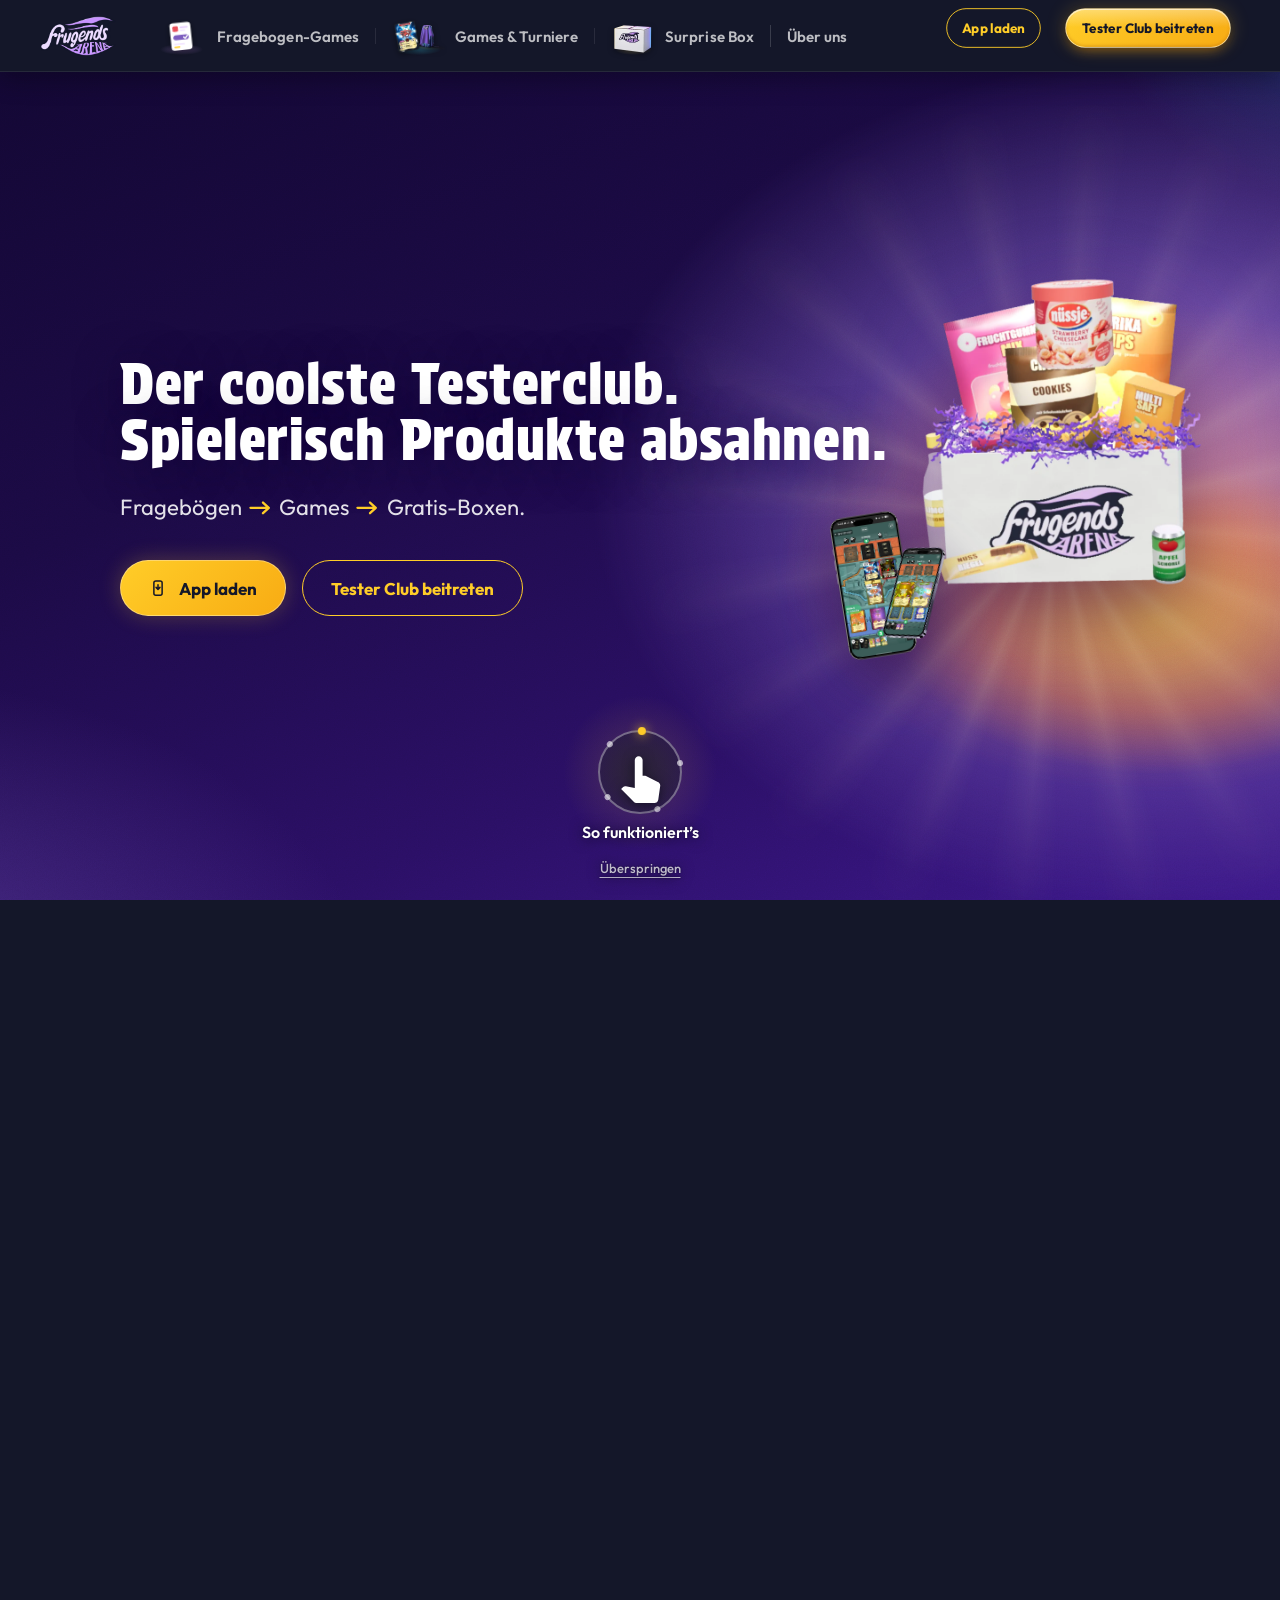
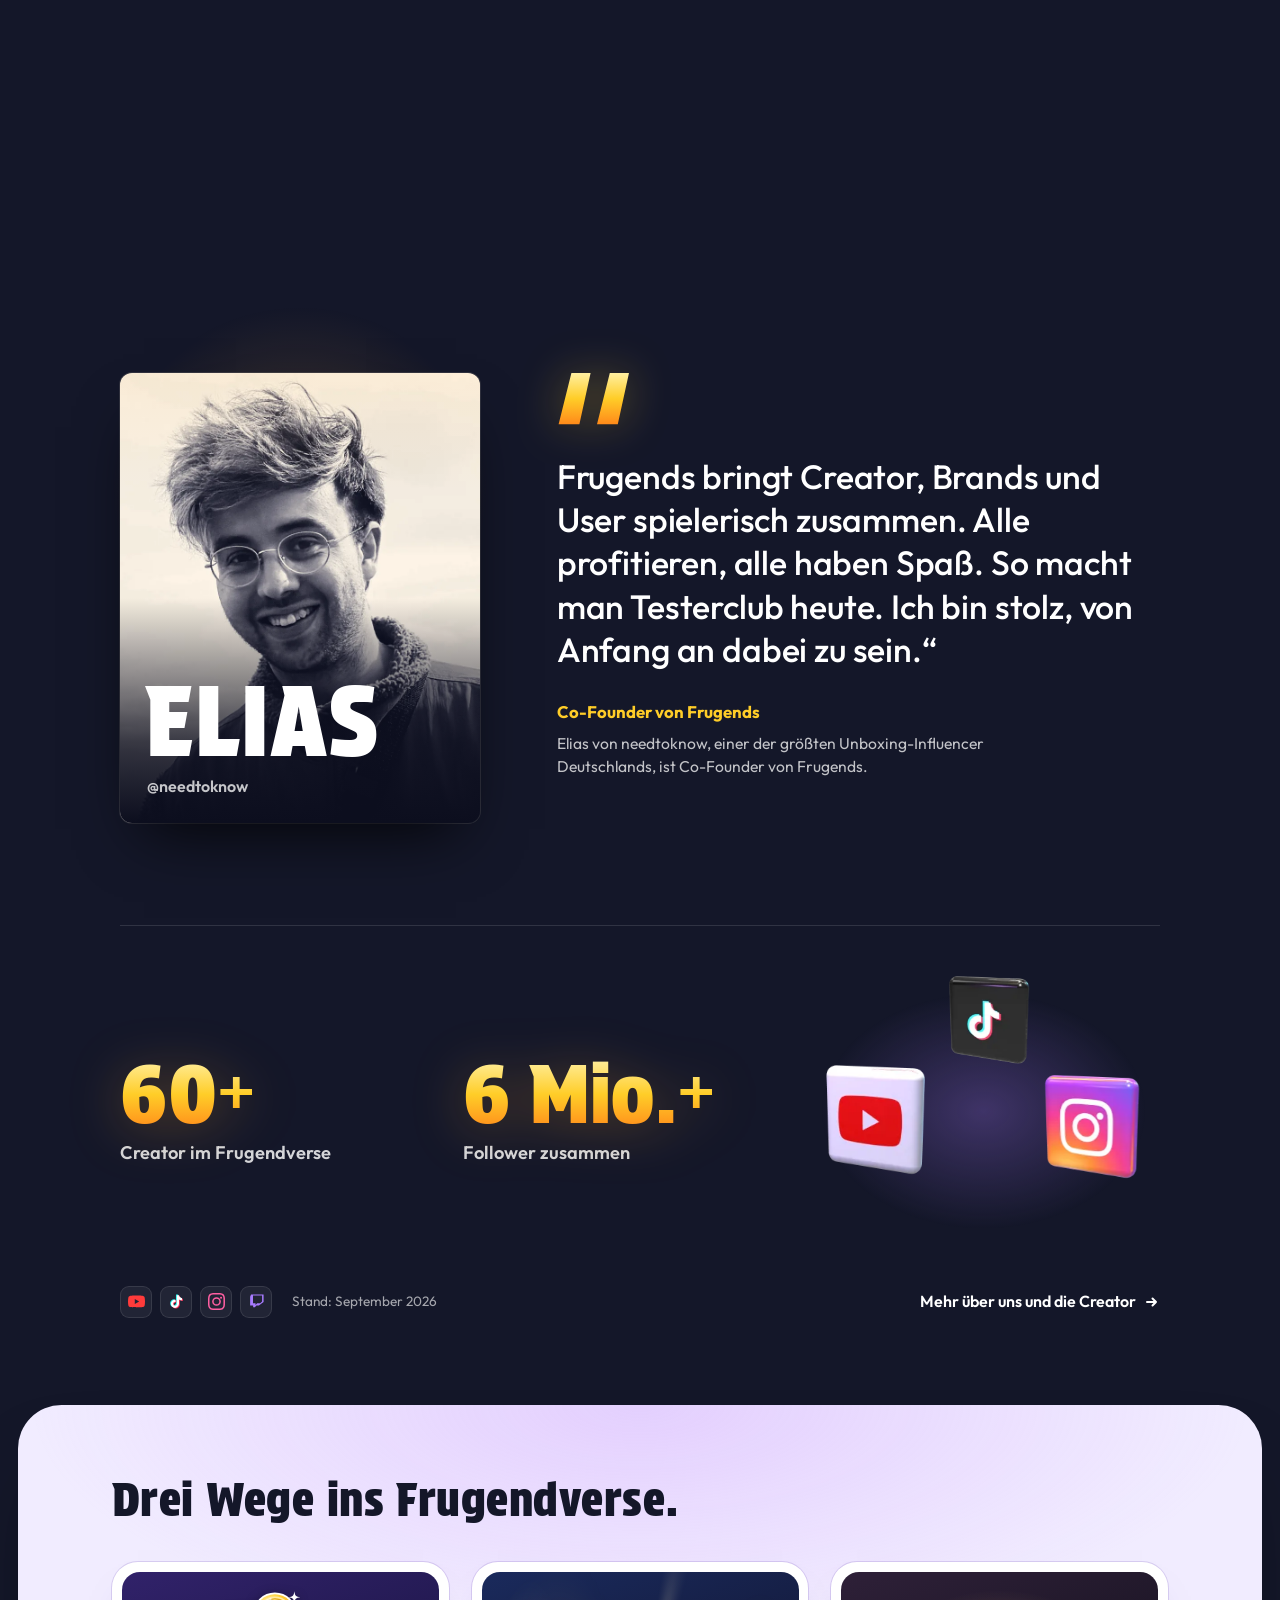
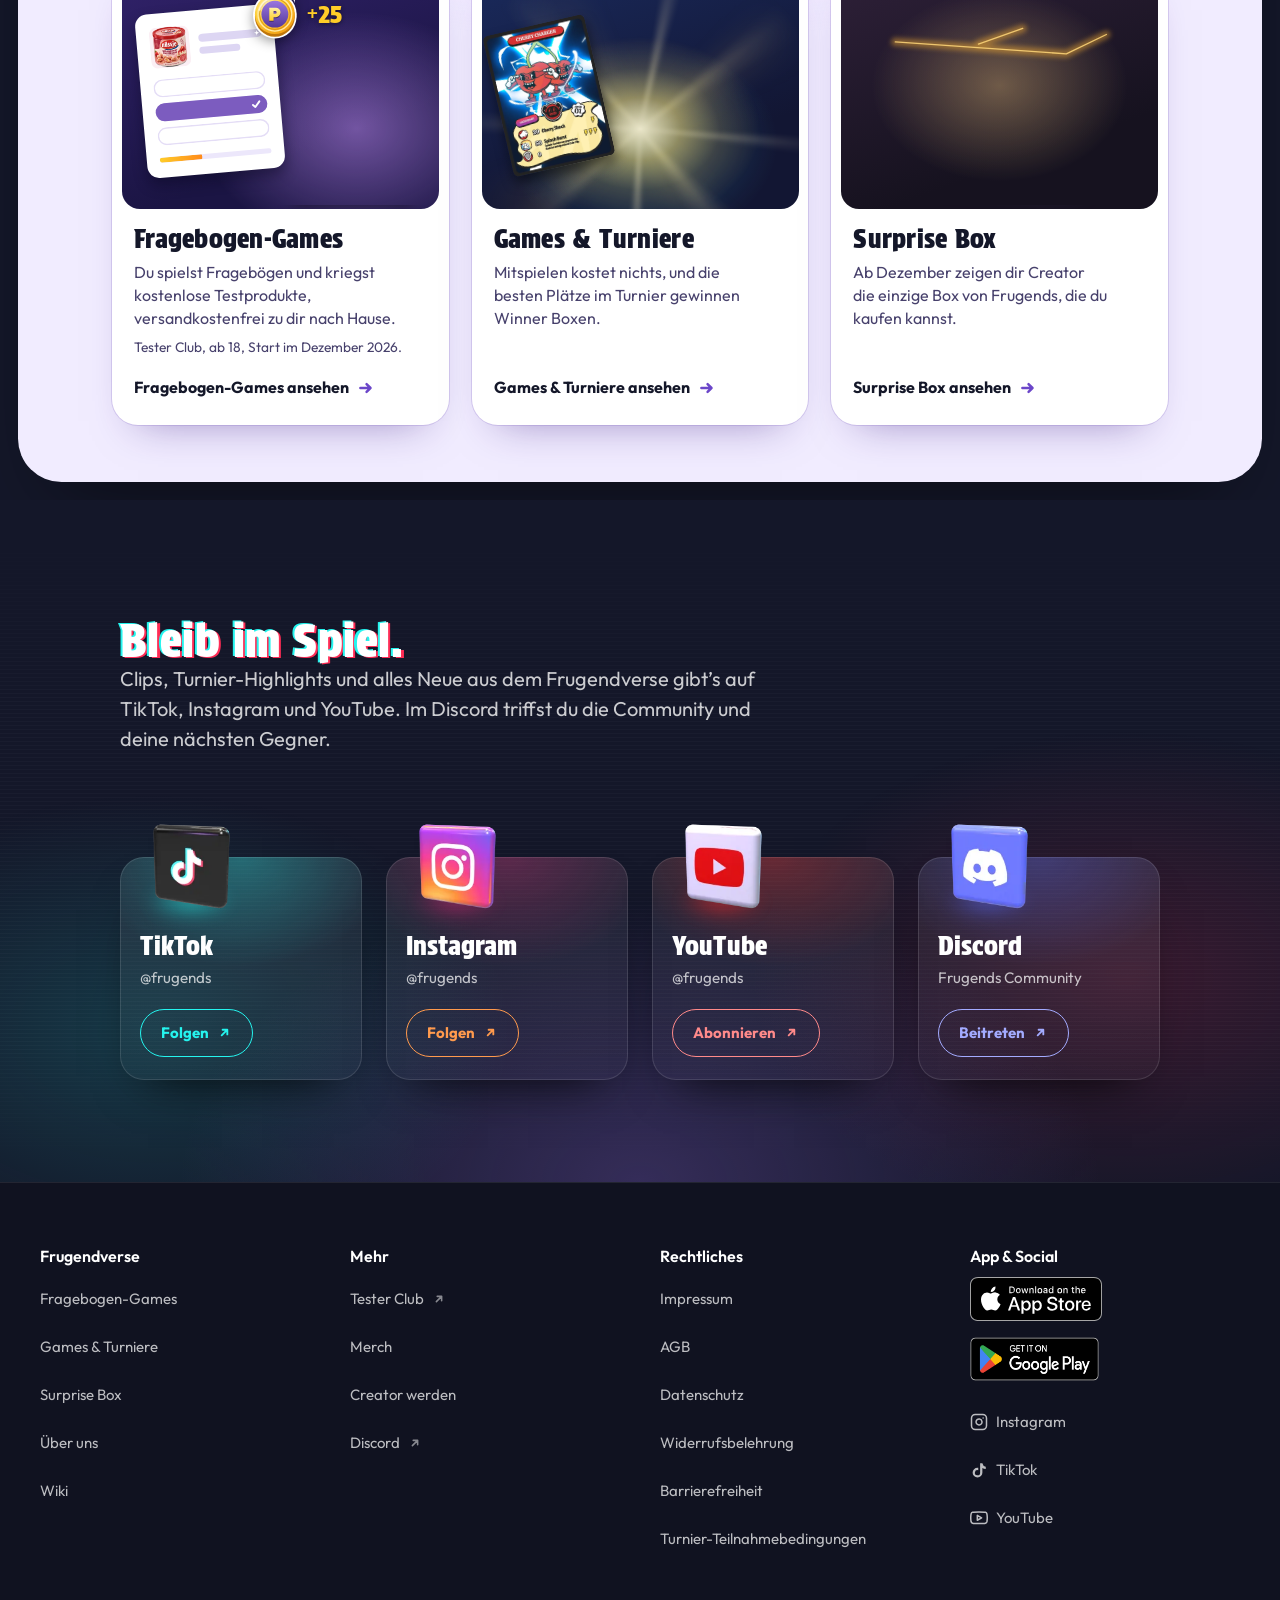
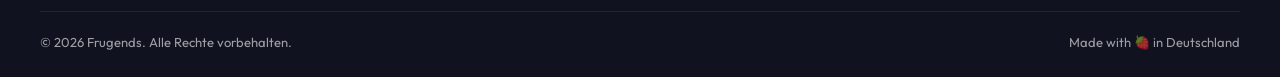
==== commit 212be9d7: "staging: Export HEAD@cb300a0 (2026-10-22 19:02)" ====
--- a/index.html
+++ b/index.html
@@ -20,11 +20,11 @@
     <link rel="apple-touch-icon" sizes="180x180" href="assets/apple-touch-icon.png">
 
 
-    <link href="assets/tokens.css?v=mvjwf58v" rel="stylesheet" type="text/css" media="all" />
-    <link href="assets/base.css?v=mvjwf58v" rel="stylesheet" type="text/css" media="all" />
-    <link href="assets/components.css?v=mvjwf58v" rel="stylesheet" type="text/css" media="all" />
-    <link href="assets/fg-design.css?v=mvjwf58v" rel="stylesheet" type="text/css" media="all" />
-    <link href="assets/fg-app-modal.css?v=mvjwf58v" rel="stylesheet" type="text/css" media="all" />
+    <link href="assets/tokens.css?v=mvjwrymp" rel="stylesheet" type="text/css" media="all" />
+    <link href="assets/base.css?v=mvjwrymp" rel="stylesheet" type="text/css" media="all" />
+    <link href="assets/components.css?v=mvjwrymp" rel="stylesheet" type="text/css" media="all" />
+    <link href="assets/fg-design.css?v=mvjwrymp" rel="stylesheet" type="text/css" media="all" />
+    <link href="assets/fg-app-modal.css?v=mvjwrymp" rel="stylesheet" type="text/css" media="all" />
 
     <style>
       /* Shopify wickelt jede Section in einen Wrapper-DIV. Die Shell
@@ -288,43 +288,43 @@
     }, { passive: true });
   })(document.documentElement);
 </script>
-<link href="assets/fgi-hero.css?v=mvjwf58v" rel="stylesheet" type="text/css" media="all" />
+<link href="assets/fgi-hero.css?v=mvjwrymp" rel="stylesheet" type="text/css" media="all" />
 <section class="fgi fgi-insel" data-fg-island="hero" data-section-id="template--local__hero">
   <div data-fg-root>
 <div class="fgi-fallback"><div class="fgi-fallback__erst"><div class="h3d__intro"><div class="h3d__intro-inner container"><div class="p-hero__text fgi-intro"><h1 id="hero-titel" class="p-hero__titel fgi-titel"><span class="fgi-titel__satz">Der coolste Testerclub.</span> <span class="fgi-titel__satz">Spielerisch Produkte absahnen.</span></h1><p class="p-hero__sub fgi-unterzeile"><span class="p-hero__satz"><span class="p-hero__vorpfeil">Fragebögen<svg class="p-hero__pfeil" viewBox="0 0 24 14" aria-hidden="true" focusable="false"><path d="M1.5 7h19M14.5 1.5L20.5 7l-6 5.5" fill="none" stroke="currentColor" stroke-width="2.4" stroke-linecap="round" stroke-linejoin="round"></path></svg></span> <span class="p-hero__vorpfeil">Games<svg class="p-hero__pfeil" viewBox="0 0 24 14" aria-hidden="true" focusable="false"><path d="M1.5 7h19M14.5 1.5L20.5 7l-6 5.5" fill="none" stroke="currentColor" stroke-width="2.4" stroke-linecap="round" stroke-linejoin="round"></path></svg></span> <span class="p-hero__wort">Gratis-Boxen.</span></span></p><div class="fgi-aufrufe"><div class="fgi-aufruf"><button type="button" class="fg-pille fg-pille--gross fgi-app" aria-haspopup="dialog"><svg class="fg-pille__ico" viewBox="0 0 24 24" aria-hidden="true" focusable="false"><rect x="6.5" y="2.5" width="11" height="19" rx="2.6" fill="none" stroke="currentColor" stroke-width="2"></rect><path d="M12 7.5v6.2M9.4 11.2 12 13.8l2.6-2.6" fill="none" stroke="currentColor" stroke-width="2" stroke-linecap="round" stroke-linejoin="round"></path></svg><span class="fgi-lang">App laden</span><span class="fgi-kurz" aria-hidden="true">App laden</span></button></div><div class="fgi-aufruf"><a class="fg-pille fg-pille--gross fg-pille--linie fgi-tc" href="https://testerclub.frugends.com/?utm_source=frugends.com&amp;utm_medium=referral&amp;utm_campaign=website&amp;utm_content=hero" target="_blank" rel="noopener" title="Voranmeldung als Tester: Bewerbung jetzt, ab 18, Start des Tester Clubs im Dezember 2026"><span class="fgi-lang">Tester Club beitreten</span><span class="fgi-kurz" aria-hidden="true">Tester Club beitreten</span></a></div></div></div><div class="fgi-startbild" aria-hidden="true"><div class="fgi-startbild__welt"><div class="fgi-startbild__licht"></div><div class="fgi-startbild__strahlen"></div><div class="fgi-startbild__korn"></div></div><div class="fgi-startbild__dinge"><span class="fgi-startbild__ding fgi-startbild__ding--box"></span><span class="fgi-startbild__ding fgi-startbild__ding--handy"></span></div></div></div></div><button type="button" class="h3d__hinweis" data-ruht="" aria-label="Weiter" aria-describedby=":R9:"><span class="h3d__hinweis-inhalt"><span class="h3d__dial" aria-hidden="true"><span class="h3d__dial-glut"></span><span class="h3d__dial-welle"></span><span class="h3d__dial-spur"></span><span class="h3d__dial-halb h3d__dial-halb--r"><span class="h3d__dial-bogen"></span></span><span class="h3d__dial-halb h3d__dial-halb--l"><span class="h3d__dial-bogen"></span></span><span class="h3d__dial-station" style="--w:77.42deg"></span><span class="h3d__dial-station" style="--w:154.84deg"></span><span class="h3d__dial-station" style="--w:232.26deg"></span><span class="h3d__dial-station" style="--w:312.58deg"></span><span class="h3d__dial-kopf"></span><span class="h3d__dial-mitte"><span class="h3d__geste"><span class="h3d__geste-welle"></span><span class="h3d__geste-hand"><svg viewBox="4 4 16 20" focusable="false" aria-hidden="true"><path fill="currentColor" d="M18.84 15.87l-4.54-2.26c-.17-.07-.35-.11-.54-.11H13v-6c0-.83-.67-1.5-1.5-1.5S10 6.67 10 7.5v10.74l-3.43-.72c-.08-.01-.15-.03-.24-.03-.31 0-.59.13-.79.33l-.79.8 4.94 4.94c.27.27.65.44 1.06.44h6.79c.75 0 1.36-.55 1.47-1.28l.75-5.27c.01-.07.02-.14.02-.2 0-.62-.38-1.16-.91-1.38z"></path></svg></span></span></span></span></span></button><span id=":R9:" class="h3d__hinweis-sr">So funktioniert’s</span><span class="fgi-tipp__text" aria-hidden="true">So funktioniert’s</span><a class="fgi-tipp__weg" href="#fgi-nach-hero">Überspringen</a></div><ol id="fgi-beats" class="fgi-fallback__beats" aria-label="Das Frugendverse"><li><strong>Free Unboxing für deine Fragebogen-Games.</strong> Spiel dich durch die Fragen und hol dir die Testbox mit neuen Sachen cooler Brands. Versand inklusive, ab 18. <a href="pages/fragebogen-games/">Fragebogen-Game ausprobieren</a></li><li><strong>Krasse Turniere, echte Rewards.</strong> Jetzt das Kartenspiel, ab Dezember ein zweites Game. Die Besten im Turnier holen Winner Boxen. <a href="pages/turniere/">Games &amp; Turniere ansehen</a></li><li><strong>Die Surprise Box. Ab Dezember.</strong> Deine Lieblings-Creator zeigen sie zuerst, dann packst du selbst aus. Die einzige Box von Frugends, die du kaufen kannst. <a href="pages/surprise-box/">Surprise Box ansehen</a></li><li><strong>Jedes Spiel bringt Frugends Points.</strong> Sammle sie, steig Level für Level auf und hol dir Rewards. Je mehr Points, desto größer die Box.</li></ol><span id="fgi-nach-hero" class="fgi-nach-hero" tabindex="-1"></span></div>
   </div>
 </section>
-<script type="module" src="assets/fgi-hero.js?v=mvjwf58v"></script>
+<script type="module" src="assets/fgi-hero.js?v=mvjwrymp"></script>
 
 
 </div>
-<div id="shopify-section-template--local__creator" class="shopify-section"><link href="assets/fgi-elias.css?v=mvjwf58v" rel="stylesheet" type="text/css" media="all" />
+<div id="shopify-section-template--local__creator" class="shopify-section"><link href="assets/fgi-elias.css?v=mvjwrymp" rel="stylesheet" type="text/css" media="all" />
 <section id="creator" class="fgi fgi-insel fgi-elias-insel" data-fg-island="elias" data-section-id="template--local__creator" aria-labelledby="creator-titel">
   <div data-fg-root>
 <div class="fge"><div class="fge__innen"><h2 id="creator-titel" class="fge-sr">Creator im Frugendverse</h2><figure class="fge__stimme"><div class="fge__bild"><figure class="rw-held"><div class="rw-held__bild"><img src="assets/fgi-elias-giOr6X70.webp" width="800" height="1000" alt="Elias (@needtoknow), Co-Founder von Frugends" loading="lazy" decoding="async"/></div><figcaption><span class="rw-held__name">Elias</span><span class="rw-held__handle">@needtoknow</span></figcaption></figure></div><blockquote class="fge__zitat"><svg class="fge__marke" viewBox="0 0 96 64" aria-hidden="true" focusable="false"><defs><linearGradient id="fge-marke-gold" x1="0" y1="0" x2="0" y2="1"><stop offset="0" stop-color="#ffefa0"></stop><stop offset="0.5" stop-color="#ffcd28"></stop><stop offset="1" stop-color="#ff8a1a"></stop></linearGradient></defs><path d="M18 0h24L28 64H2Z M66 0h24L76 64H50Z" fill="url(#fge-marke-gold)"></path></svg><p>Frugends bringt Creator, Brands und User spielerisch zusammen. Alle profitieren, alle haben Spaß. So macht man Testerclub heute. Ich bin stolz, von Anfang an dabei zu sein.“</p></blockquote><figcaption class="fge__von"><span class="fge__rolle">Co-Founder von Frugends</span><span class="fge__satz">Elias von needtoknow, einer der größten Unboxing-Influencer Deutschlands, ist Co-Founder von Frugends.</span></figcaption></figure><div class="fge-band"><dl class="fge-kpis"><div class="fge-kpi fge-kpi--creator"><dt>Creator im Frugendverse</dt><dd><span class="fge-sr">60+</span><span class="fge-kpi__zahl" data-kpi="creator" aria-hidden="true">60+</span></dd></div><div class="fge-kpi fge-kpi--follower"><dt>Follower zusammen</dt><dd><span class="fge-sr">6 Mio.+</span><span class="fge-kpi__zahl" data-kpi="follower" aria-hidden="true">6 Mio.+</span></dd></div></dl><div class="fge-kacheln"><span class="fge-kachel fge-kachel--0"><span class="fg-kachel fg-kachel--youtube" aria-hidden="true"><img class="fg-kachel__streifen" src="assets/fg-kachel-youtube.webp" width="4608" height="192" alt="" loading="lazy" decoding="async" draggable="false"/></span></span><span class="fge-kachel fge-kachel--1"><span class="fg-kachel fg-kachel--tiktok" aria-hidden="true"><img class="fg-kachel__streifen" src="assets/fg-kachel-tiktok.webp" width="4608" height="192" alt="" loading="lazy" decoding="async" draggable="false"/></span></span><span class="fge-kachel fge-kachel--2"><span class="fg-kachel fg-kachel--instagram" aria-hidden="true"><img class="fg-kachel__streifen" src="assets/fg-kachel-instagram.webp" width="4608" height="192" alt="" loading="lazy" decoding="async" draggable="false"/></span></span><span class="fge-kachel fge-kachel--3"><span class="fg-kachel fg-kachel--twitch" aria-hidden="true"><img class="fg-kachel__streifen" src="assets/fg-kachel-twitch.webp" width="4608" height="192" alt="" loading="lazy" decoding="async" draggable="false"/></span></span></div><div class="fge-band__fuss"><ul class="fge-glyphen" aria-label="Plattformen der Creator"><li class="fge-glyph fge-glyph--youtube"><svg viewBox="0 0 24 24" aria-hidden="true" focusable="false"><path d="M23.5 6.2a3.02 3.02 0 0 0-2.12-2.14C19.5 3.55 12 3.55 12 3.55s-7.5 0-9.38.51A3.02 3.02 0 0 0 .5 6.2 31.5 31.5 0 0 0 0 12a31.5 31.5 0 0 0 .5 5.8 3.02 3.02 0 0 0 2.12 2.14c1.88.51 9.38.51 9.38.51s7.5 0 9.38-.51a3.02 3.02 0 0 0 2.12-2.14A31.5 31.5 0 0 0 24 12a31.5 31.5 0 0 0-.5-5.8zM9.6 15.6V8.4l6.2 3.6z" fill="currentColor" fill-rule="evenodd"></path></svg><span class="fge-sr">YouTube</span></li><li class="fge-glyph fge-glyph--tiktok"><svg viewBox="0 0 24 24" aria-hidden="true" focusable="false"><path d="M16.6 5.82s.51.5 0 0A4.28 4.28 0 0 1 15.54 3h-3.09v12.4a2.59 2.59 0 0 1-2.59 2.5 2.6 2.6 0 0 1-2.6-2.6c0-1.72 1.66-3.01 3.37-2.48V9.66c-3.45-.46-6.47 2.22-6.47 5.64 0 3.33 2.76 5.7 5.69 5.7 3.14 0 5.69-2.55 5.69-5.7V9.01a7.35 7.35 0 0 0 4.3 1.38V7.3s-1.88.09-3.24-1.48z" fill="#25F4EE" transform="translate(-1.2,-0.8)"></path><path d="M16.6 5.82s.51.5 0 0A4.28 4.28 0 0 1 15.54 3h-3.09v12.4a2.59 2.59 0 0 1-2.59 2.5 2.6 2.6 0 0 1-2.6-2.6c0-1.72 1.66-3.01 3.37-2.48V9.66c-3.45-.46-6.47 2.22-6.47 5.64 0 3.33 2.76 5.7 5.69 5.7 3.14 0 5.69-2.55 5.69-5.7V9.01a7.35 7.35 0 0 0 4.3 1.38V7.3s-1.88.09-3.24-1.48z" fill="#FE2C55" transform="translate(1.2,0.8)"></path><path d="M16.6 5.82s.51.5 0 0A4.28 4.28 0 0 1 15.54 3h-3.09v12.4a2.59 2.59 0 0 1-2.59 2.5 2.6 2.6 0 0 1-2.6-2.6c0-1.72 1.66-3.01 3.37-2.48V9.66c-3.45-.46-6.47 2.22-6.47 5.64 0 3.33 2.76 5.7 5.69 5.7 3.14 0 5.69-2.55 5.69-5.7V9.01a7.35 7.35 0 0 0 4.3 1.38V7.3s-1.88.09-3.24-1.48z" fill="#fff"></path></svg><span class="fge-sr">TikTok</span></li><li class="fge-glyph fge-glyph--instagram"><svg viewBox="0 0 24 24" aria-hidden="true" focusable="false"><path d="M12 2.16c3.2 0 3.58.01 4.85.07 3.25.15 4.77 1.69 4.92 4.92.06 1.27.07 1.65.07 4.85s-.01 3.58-.07 4.85c-.15 3.23-1.66 4.77-4.92 4.92-1.27.06-1.65.07-4.85.07s-3.58-.01-4.85-.07c-3.26-.15-4.77-1.7-4.92-4.92-.06-1.27-.07-1.65-.07-4.85s.01-3.58.07-4.85C2.38 3.92 3.9 2.38 7.15 2.23 8.42 2.17 8.8 2.16 12 2.16M12 0C8.74 0 8.33.01 7.05.07 2.7.27.27 2.69.07 7.05.01 8.33 0 8.74 0 12s.01 3.67.07 4.95c.2 4.36 2.62 6.78 6.98 6.98C8.33 23.99 8.74 24 12 24s3.67-.01 4.95-.07c4.35-.2 6.78-2.62 6.98-6.98.06-1.28.07-1.69.07-4.95s-.01-3.67-.07-4.95c-.2-4.35-2.62-6.78-6.98-6.98C15.67.01 15.26 0 12 0m0 5.84A6.16 6.16 0 1 0 18.16 12 6.16 6.16 0 0 0 12 5.84M12 16a4 4 0 1 1 4-4 4 4 0 0 1-4 4m6.41-10.85a1.44 1.44 0 1 0 1.44 1.44 1.44 1.44 0 0 0-1.44-1.44z" fill="currentColor" fill-rule="evenodd"></path></svg><span class="fge-sr">Instagram</span></li><li class="fge-glyph fge-glyph--twitch"><svg viewBox="0 0 24 24" aria-hidden="true" focusable="false"><path d="M4.27 2 3 5.27v12.46h4.27V20h2.4l2.26-2.27h3.47L22 12.53V2zm15.6 9.87-2.67 2.66h-4.27l-2.33 2.34v-2.34H7.07V3.6h12.8z" fill="currentColor" fill-rule="evenodd"></path></svg><span class="fge-sr">Twitch</span></li></ul><p class="fge__stand">Stand: September 2026</p><a class="fge__link" href="pages/uber-uns/#creator">Mehr über uns und die Creator<svg viewBox="0 0 16 16" width="16" height="16" aria-hidden="true" focusable="false"><path d="M3 8h9M8.5 4.5 12 8l-3.5 3.5" fill="none" stroke="currentColor" stroke-width="2" stroke-linecap="round" stroke-linejoin="round"></path></svg></a></div></div></div></div>
   </div>
 </section>
-<script type="module" src="assets/fgi-elias.js?v=mvjwf58v"></script>
+<script type="module" src="assets/fgi-elias.js?v=mvjwrymp"></script>
 
 
 </div>
-<div id="shopify-section-template--local__tueren" class="shopify-section"><link href="assets/fgi-tueren.css?v=mvjwf58v" rel="stylesheet" type="text/css" media="all" />
+<div id="shopify-section-template--local__tueren" class="shopify-section"><link href="assets/fgi-tueren.css?v=mvjwrymp" rel="stylesheet" type="text/css" media="all" />
 <section class="fgi fgi-insel" data-fg-island="tueren" data-du-bist-hier="keine" data-section-id="template--local__tueren">
   <div data-fg-root>
 <div class="fgw-sektion"><div class="fgw-sektion__innen"><p class="fgw-hier fgw-hier--fragebogen-games" aria-current="page"><span class="fgw-hier__punkt" aria-hidden="true"></span><span class="fgw-hier__vor">Du bist hier:</span><strong class="fgw-hier__name">Fragebogen-Games</strong><span class="fg-szene fgw-hier__szene" aria-hidden="true"><img class="fg-szene__folge" src="assets/fg-nav-szene-fragebogen.webp" width="2304" height="96" alt="" loading="lazy" decoding="async" draggable="false"/></span></p><p class="fgw-hier fgw-hier--turniere" aria-current="page"><span class="fgw-hier__punkt" aria-hidden="true"></span><span class="fgw-hier__vor">Du bist hier:</span><strong class="fgw-hier__name">Games &amp; Turniere</strong><span class="fg-szene fgw-hier__szene" aria-hidden="true"><img class="fg-szene__folge" src="assets/fg-nav-szene-turniere.webp" width="2304" height="96" alt="" loading="lazy" decoding="async" draggable="false"/></span></p><p class="fgw-hier fgw-hier--surprise-box" aria-current="page"><span class="fgw-hier__punkt" aria-hidden="true"></span><span class="fgw-hier__vor">Du bist hier:</span><strong class="fgw-hier__name">Surprise Box</strong><span class="fg-szene fgw-hier__szene" aria-hidden="true"><img class="fg-szene__folge" src="assets/fg-nav-szene-surprise.webp" width="2304" height="96" alt="" loading="lazy" decoding="async" draggable="false"/></span></p><h2 class="fgw-sektion__titel"><span class="fgw-titel--start">Drei Wege ins Frugendverse.</span><span class="fgw-titel--pfad">Noch zwei Wege ins Frugendverse.</span></h2><ul class="fgw-liste"><li class="fgw fgw--fragebogen-games"><div class="fgw__szene" aria-hidden="true"><span class="fgw-fb__bogen"><span class="fgw-fb__kopf"><img class="fgw-fb__produkt" src="assets/fgi-nuessje-strawberry-cheesecake-aSY-u2sn.webp" width="300" height="300" alt="" loading="lazy" decoding="async" draggable="false"/><span class="fgw-fb__frage"><i></i><i></i></span></span><span class="fgw-fb__antworten"><i class="fgw-fb__antwort"></i><i class="fgw-fb__antwort fgw-fb__antwort--wahl"><svg viewBox="0 0 16 16" aria-hidden="true" focusable="false"><path d="M3.5 8.5 6.5 11.5 12.5 4.5"></path></svg></i><i class="fgw-fb__antwort"></i></span><span class="fgw-fb__fortschritt"><i></i></span></span><span class="fgw-fb__muenze"><img src="data:image/svg+xml,%3Csvg%20xmlns%3D%22http%3A%2F%2Fwww.w3.org%2F2000%2Fsvg%22%20viewBox%3D%220%200%20120%20120%22%3E%3Cdefs%3E%0A%3CradialGradient%20id%3D%22f%22%20cx%3D%22.34%22%20cy%3D%22.3%22%20r%3D%22.85%22%3E%3Cstop%20offset%3D%220%22%20stop-color%3D%22%23fff4b8%22%2F%3E%3Cstop%20offset%3D%22.42%22%20stop-color%3D%22%23ffd23d%22%2F%3E%3Cstop%20offset%3D%221%22%20stop-color%3D%22%23f0960c%22%2F%3E%3C%2FradialGradient%3E%0A%3ClinearGradient%20id%3D%22m%22%20x1%3D%220%22%20y1%3D%220%22%20x2%3D%220%22%20y2%3D%221%22%3E%3Cstop%20offset%3D%220%22%20stop-color%3D%22%239a76e0%22%2F%3E%3Cstop%20offset%3D%221%22%20stop-color%3D%22%2355399a%22%2F%3E%3C%2FlinearGradient%3E%0A%3ClinearGradient%20id%3D%22p%22%20x1%3D%220%22%20y1%3D%220%22%20x2%3D%220%22%20y2%3D%221%22%3E%3Cstop%20offset%3D%220%22%20stop-color%3D%22%23fff1a8%22%2F%3E%3Cstop%20offset%3D%221%22%20stop-color%3D%22%23ffcd28%22%2F%3E%3C%2FlinearGradient%3E%0A%3C%2Fdefs%3E%0A%3Cg%20transform%3D%22translate(56%2058)%22%3E%3Ccircle%20cy%3D%226%22%20r%3D%2250%22%20fill%3D%22%23fff%22%2F%3E%3Ccircle%20r%3D%2250%22%20fill%3D%22%23fff%22%2F%3E%0A%3Ccircle%20cy%3D%226%22%20r%3D%2246%22%20fill%3D%22%23bf760a%22%2F%3E%3Ccircle%20r%3D%2246%22%20fill%3D%22url(%23f)%22%2F%3E%0A%3Ccircle%20r%3D%2239%22%20fill%3D%22none%22%20stroke%3D%22%23ffeaa3%22%20stroke-width%3D%223%22%2F%3E%3Ccircle%20r%3D%2235.5%22%20fill%3D%22none%22%20stroke%3D%22%23c9820c%22%20stroke-width%3D%222%22%20opacity%3D%22.75%22%2F%3E%0A%3Ccircle%20r%3D%2231%22%20fill%3D%22url(%23m)%22%2F%3E%0A%3Cpath%20d%3D%22M-13%20-15H2A11%2011%200%200%201%202%207H-3V15H-13ZM-3%20-7H1A3%203%200%200%201%201%20-1H-3Z%22%20transform%3D%22translate(0%202.6)%22%20fill%3D%22%2324173f%22%20fill-rule%3D%22evenodd%22%20opacity%3D%22.55%22%2F%3E%0A%3Cpath%20d%3D%22M-13%20-15H2A11%2011%200%200%201%202%207H-3V15H-13ZM-3%20-7H1A3%203%200%200%201%201%20-1H-3Z%22%20fill%3D%22url(%23p)%22%20fill-rule%3D%22evenodd%22%2F%3E%0A%3Cpath%20d%3D%22M-35%20-10A37%2037%200%200%201%20-10%20-35%22%20fill%3D%22none%22%20stroke%3D%22%23fff%22%20stroke-width%3D%225%22%20stroke-linecap%3D%22round%22%20opacity%3D%22.6%22%2F%3E%3C%2Fg%3E%0A%3Cg%20transform%3D%22translate(101%2019)%22%3E%3Cpath%20d%3D%22M0%20-14C1.5%20-3%203%20-1.5%2014%200C3%201.5%201.5%203%200%2014C-1.5%203%20-3%201.5%20-14%200C-3%20-1.5%20-1.5%20-3%200%20-14Z%22%20fill%3D%22%23fff%22%2F%3E%3C%2Fg%3E%0A%3Cg%20transform%3D%22translate(14%20101)%20scale(.5)%22%3E%3Cpath%20d%3D%22M0%20-14C1.5%20-3%203%20-1.5%2014%200C3%201.5%201.5%203%200%2014C-1.5%203%20-3%201.5%20-14%200C-3%20-1.5%20-1.5%20-3%200%20-14Z%22%20fill%3D%22%23fff%22%2F%3E%3C%2Fg%3E%0A%3C%2Fsvg%3E" width="120" height="120" alt="" draggable="false"/><b>+25</b></span><span class="fgw-fb__box fgw__vt"><img class="fgw-fb__boxbild" src="assets/fgi-surprise-box-v5W9mDfN.webp" width="680" height="720" alt="" loading="lazy" decoding="async" draggable="false"/></span></div><div class="fgw__text"><h3 class="fgw__titel">Fragebogen-Games</h3><p class="fgw__satz">Du spielst Fragebögen und kriegst kostenlose Testprodukte, versandkostenfrei zu dir nach Hause.</p><p class="fgw__hinweis">Tester Club, ab 18, Start im Dezember 2026.</p><a class="fgw__link" href="pages/fragebogen-games/">Fragebogen-Games ansehen<svg viewBox="0 0 16 16" aria-hidden="true" focusable="false"><path d="M3 8h9M8.5 4.5 12 8l-3.5 3.5"></path></svg></a></div></li><li class="fgw fgw--turniere"><div class="fgw__szene" aria-hidden="true"><span class="vt-glanz" aria-hidden="true"><i class="vt-glanz__strahlen"></i><i class="vt-glanz__strahlen vt-glanz__strahlen--2"></i><i class="vt-glanz__halo"></i><svg class="vt-glanz__funke" viewBox="-14 -14 28 28" style="left:13%;top:15%;--d:0s;--s:1"><path d="M0 -14C1.5 -3 3 -1.5 14 0C3 1.5 1.5 3 0 14C-1.5 3 -3 1.5 -14 0C-3 -1.5 -1.5 -3 0 -14Z"></path></svg><svg class="vt-glanz__funke" viewBox="-14 -14 28 28" style="left:86%;top:10%;--d:1.1s;--s:0.7"><path d="M0 -14C1.5 -3 3 -1.5 14 0C3 1.5 1.5 3 0 14C-1.5 3 -3 1.5 -14 0C-3 -1.5 -1.5 -3 0 -14Z"></path></svg><svg class="vt-glanz__funke" viewBox="-14 -14 28 28" style="left:92%;top:38%;--d:2.4s;--s:1"><path d="M0 -14C1.5 -3 3 -1.5 14 0C3 1.5 1.5 3 0 14C-1.5 3 -3 1.5 -14 0C-3 -1.5 -1.5 -3 0 -14Z"></path></svg><svg class="vt-glanz__funke" viewBox="-14 -14 28 28" style="left:7%;top:42%;--d:3.2s;--s:0.7"><path d="M0 -14C1.5 -3 3 -1.5 14 0C3 1.5 1.5 3 0 14C-1.5 3 -3 1.5 -14 0C-3 -1.5 -1.5 -3 0 -14Z"></path></svg><svg class="vt-glanz__funke" viewBox="-14 -14 28 28" style="left:64%;top:4%;--d:1.7s;--s:0.85"><path d="M0 -14C1.5 -3 3 -1.5 14 0C3 1.5 1.5 3 0 14C-1.5 3 -3 1.5 -14 0C-3 -1.5 -1.5 -3 0 -14Z"></path></svg><svg class="vt-glanz__funke" viewBox="-14 -14 28 28" style="left:31%;top:6%;--d:2.9s;--s:0.6"><path d="M0 -14C1.5 -3 3 -1.5 14 0C3 1.5 1.5 3 0 14C-1.5 3 -3 1.5 -14 0C-3 -1.5 -1.5 -3 0 -14Z"></path></svg></span><img class="fgw-gt__karte" src="assets/fgi-card-cherry-charger-Mk6RALkl.webp" width="512" height="708" alt="" loading="lazy" decoding="async" draggable="false"/><img class="fgw-gt__handy" src="assets/turniere-game2-cape.webp" width="640" height="525" alt="" loading="lazy" decoding="async" draggable="false"/><span class="fgw-gt__box fgw__vt"><img class="fgw-gt__boxbild" src="assets/wb-box-winner.webp" width="900" height="675" alt="" loading="lazy" decoding="async" draggable="false"/><span class="fgw-gt__band" style="clip-path:polygon(6% 59.6%, 78% 68.6%, 95.3% 55.4%, 95.3% 69.6%, 78% 83.9%, 6% 73.6%)" aria-hidden="true"></span></span></div><div class="fgw__text"><h3 class="fgw__titel">Games &amp; Turniere</h3><p class="fgw__satz">Mitspielen kostet nichts, und die besten Plätze im Turnier gewinnen Winner Boxen.</p><a class="fgw__link" href="pages/turniere/">Games &amp; Turniere ansehen<svg viewBox="0 0 16 16" aria-hidden="true" focusable="false"><path d="M3 8h9M8.5 4.5 12 8l-3.5 3.5"></path></svg></a></div></li><li class="fgw fgw--surprise-box"><div class="fgw__szene" aria-hidden="true"><span class="fgw-sb__box fgw__vt"><img class="fgw-sb__boxbild" src="assets/fgi-box-zu-IbEmAxs_.webp" width="900" height="675" alt="" loading="lazy" decoding="async" draggable="false"/><img class="fgw-sb__deckel" src="assets/fgi-box-zu-IbEmAxs_.webp" width="900" height="675" alt="" loading="lazy" decoding="async" draggable="false" style="clip-path:polygon(5.8% 16%, 27.8% 5.3%, 95.8% 10.7%, 95.8% 12.1%, 78.7% 22.8%, 5.8% 16.6%)"/><svg class="fgw-sb__fuge" viewBox="0 0 900 675" aria-hidden="true" focusable="false"><defs><filter id="fgw-fuge-weich" x="-10%" y="-60%" width="120%" height="220%"><feGaussianBlur stdDeviation="10"></feGaussianBlur></filter></defs><g class="fgw-sb__hof" filter="url(#fgw-fuge-weich)"><path d="M57 106 L705 151 L857 78"></path><path d="M372 114 L540 55"></path></g><g class="fgw-sb__linie"><path d="M57 106 L705 151 L857 78"></path><path d="M372 114 L540 55"></path></g></svg></span></div><div class="fgw__text"><h3 class="fgw__titel">Surprise Box</h3><p class="fgw__satz">Ab Dezember zeigen dir Creator die einzige Box von Frugends, die du kaufen kannst.</p><a class="fgw__link" href="pages/surprise-box/">Surprise Box ansehen<svg viewBox="0 0 16 16" aria-hidden="true" focusable="false"><path d="M3 8h9M8.5 4.5 12 8l-3.5 3.5"></path></svg></a></div></li></ul></div></div>
   </div>
 </section>
-<script type="module" src="assets/fgi-tueren.js?v=mvjwf58v"></script>
+<script type="module" src="assets/fgi-tueren.js?v=mvjwrymp"></script>
 
 
 </div>
-<div id="shopify-section-template--local__socials" class="shopify-section"><link href="assets/fgi-socials.css?v=mvjwf58v" rel="stylesheet" type="text/css" media="all" />
+<div id="shopify-section-template--local__socials" class="shopify-section"><link href="assets/fgi-socials.css?v=mvjwrymp" rel="stylesheet" type="text/css" media="all" />
 <section class="fgi fgi-insel" data-fg-island="socials" data-section-id="template--local__socials" aria-labelledby="socials-titel">
   <div data-fg-root>
 <div class="fgs"><div class="fgs__innen"><h2 id="socials-titel" class="fgs__titel">Bleib im Spiel.</h2><p class="fgs__satz">Clips, Turnier-Highlights und alles Neue aus dem Frugendverse gibt’s auf TikTok, Instagram und YouTube. Im Discord triffst du die Community und deine nächsten Gegner.</p><ul class="fgs__liste"><li class="fgs__punkt" style="--farbe:#25f4ee;--farbe2:#fe2c55;--i:0"><a class="fgs-karte fgs-karte--tiktok" href="https://www.tiktok.com/@frugends" target="_blank" rel="noopener"><span class="fgs-karte__kachel"><span class="fg-kachel fg-kachel--tiktok" aria-hidden="true"><img class="fg-kachel__streifen" src="assets/fg-kachel-tiktok.webp" width="4608" height="192" alt="" loading="lazy" decoding="async" draggable="false"/></span></span><span class="fgs-karte__name">TikTok</span><span class="fgs-karte__handle">@frugends</span><span class="fg-pille fg-pille--linie fgs-karte__tun" style="--pille-farbe:#25f4ee">Folgen<svg class="fg-pille__ico" viewBox="0 0 16 16" aria-hidden="true" focusable="false"><path d="M5 11 11 5M6 5h5v5"></path></svg></span><span class="fg-sr">(neuer Tab)</span></a></li><li class="fgs__punkt" style="--farbe:#d62976;--farbe2:#fa7e1e;--i:1"><a class="fgs-karte fgs-karte--instagram" href="https://www.instagram.com/frugends/" target="_blank" rel="noopener"><span class="fgs-karte__kachel"><span class="fg-kachel fg-kachel--instagram" aria-hidden="true"><img class="fg-kachel__streifen" src="assets/fg-kachel-instagram.webp" width="4608" height="192" alt="" loading="lazy" decoding="async" draggable="false"/></span></span><span class="fgs-karte__name">Instagram</span><span class="fgs-karte__handle">@frugends</span><span class="fg-pille fg-pille--linie fgs-karte__tun" style="--pille-farbe:#ff9a4d">Folgen<svg class="fg-pille__ico" viewBox="0 0 16 16" aria-hidden="true" focusable="false"><path d="M5 11 11 5M6 5h5v5"></path></svg></span><span class="fg-sr">(neuer Tab)</span></a></li><li class="fgs__punkt" style="--farbe:#ff2a2a;--farbe2:#ff7a7a;--i:2"><a class="fgs-karte fgs-karte--youtube" href="https://www.youtube.com/@frugends" target="_blank" rel="noopener"><span class="fgs-karte__kachel"><span class="fg-kachel fg-kachel--youtube" aria-hidden="true"><img class="fg-kachel__streifen" src="assets/fg-kachel-youtube.webp" width="4608" height="192" alt="" loading="lazy" decoding="async" draggable="false"/></span></span><span class="fgs-karte__name">YouTube</span><span class="fgs-karte__handle">@frugends</span><span class="fg-pille fg-pille--linie fgs-karte__tun" style="--pille-farbe:#ff8a8a">Abonnieren<svg class="fg-pille__ico" viewBox="0 0 16 16" aria-hidden="true" focusable="false"><path d="M5 11 11 5M6 5h5v5"></path></svg></span><span class="fg-sr">(neuer Tab)</span></a></li><li class="fgs__punkt" style="--farbe:#5865f2;--farbe2:#8f98ff;--i:3"><a class="fgs-karte fgs-karte--discord" href="https://discord.gg/ZKPhmDGtXy" target="_blank" rel="noopener"><span class="fgs-karte__kachel"><span class="fg-kachel fg-kachel--discord" aria-hidden="true"><img class="fg-kachel__streifen" src="assets/fg-kachel-discord.webp" width="4608" height="192" alt="" loading="lazy" decoding="async" draggable="false"/></span></span><span class="fgs-karte__name">Discord</span><span class="fgs-karte__handle">Frugends Community</span><span class="fg-pille fg-pille--linie fgs-karte__tun" style="--pille-farbe:#a3abff">Beitreten<svg class="fg-pille__ico" viewBox="0 0 16 16" aria-hidden="true" focusable="false"><path d="M5 11 11 5M6 5h5v5"></path></svg></span><span class="fg-sr">(neuer Tab)</span></a></li></ul></div></div>
   </div>
 </section>
-<script type="module" src="assets/fgi-socials.js?v=mvjwf58v"></script>
+<script type="module" src="assets/fgi-socials.js?v=mvjwrymp"></script>
 
 
 </div>
@@ -521,8 +521,8 @@
 </div>
     
 
-    <script src="assets/main.js?v=mvjwf58v" defer></script>
-    <script src="assets/fg-nav.js?v=mvjwf58v" defer></script>
+    <script src="assets/main.js?v=mvjwrymp" defer></script>
+    <script src="assets/fg-nav.js?v=mvjwrymp" defer></script>
 
     
       <script>
--- a/assets/fg-design.css
+++ b/assets/fg-design.css
@@ -760,7 +760,10 @@
     visibility 0s;
 }
 .fg-kopf .fg-kopf__aufruf:active { transition-duration: 90ms; }
-html.fgi-startbild-an .fg-kopf .fg-kopf__aufruf {
+html.fgi-startbild-an .fg-kopf .fg-kopf__aufruf,
+/* Menü offen: Die Tafel bringt Tester Club + App selbst mit, der Kopf zeigt dann nur Logo und X (Chris 2026-10-22:
+   „die CTAs sind dann redundant“). Beim Schließen kommen sie mit dem normalen Auftritt zurück. */
+html.fg-menue-offen .fg-kopf .fg-kopf__aufruf {
   opacity: 0;
   visibility: hidden;
   translate: 0 -8px;
@@ -783,7 +786,8 @@
 }
 @media (prefers-reduced-motion: reduce) {
   html .fg-kopf .fg-kopf__aufruf,
-  html.fgi-startbild-an .fg-kopf .fg-kopf__aufruf { transition: none; translate: none; scale: none; }
+  html.fgi-startbild-an .fg-kopf .fg-kopf__aufruf,
+  html.fg-menue-offen .fg-kopf .fg-kopf__aufruf { transition: none; translate: none; scale: none; }
 }
 
 /* Menü-Knopf (48 × 48): ein Knopf für Öffnen und Schließen, bleibt an seinem Platz. Die zwei Linien morphen in zwei
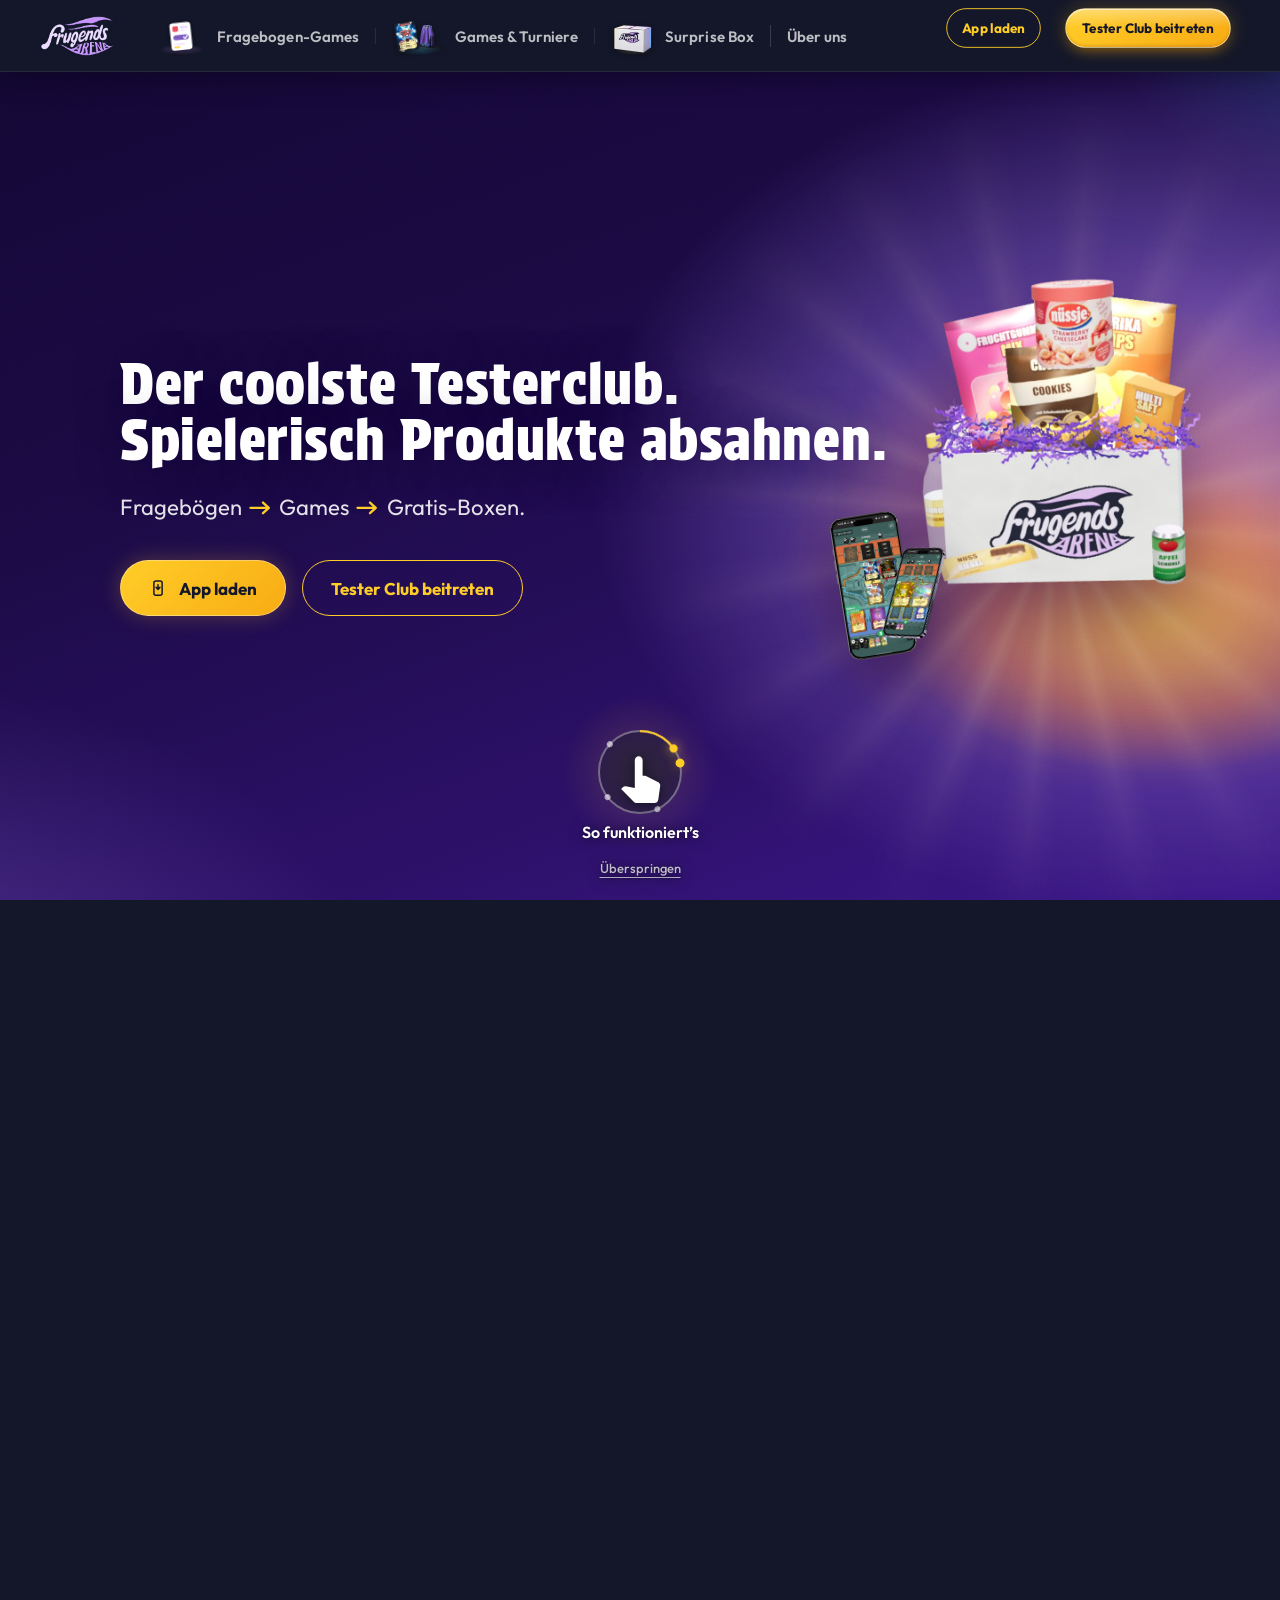
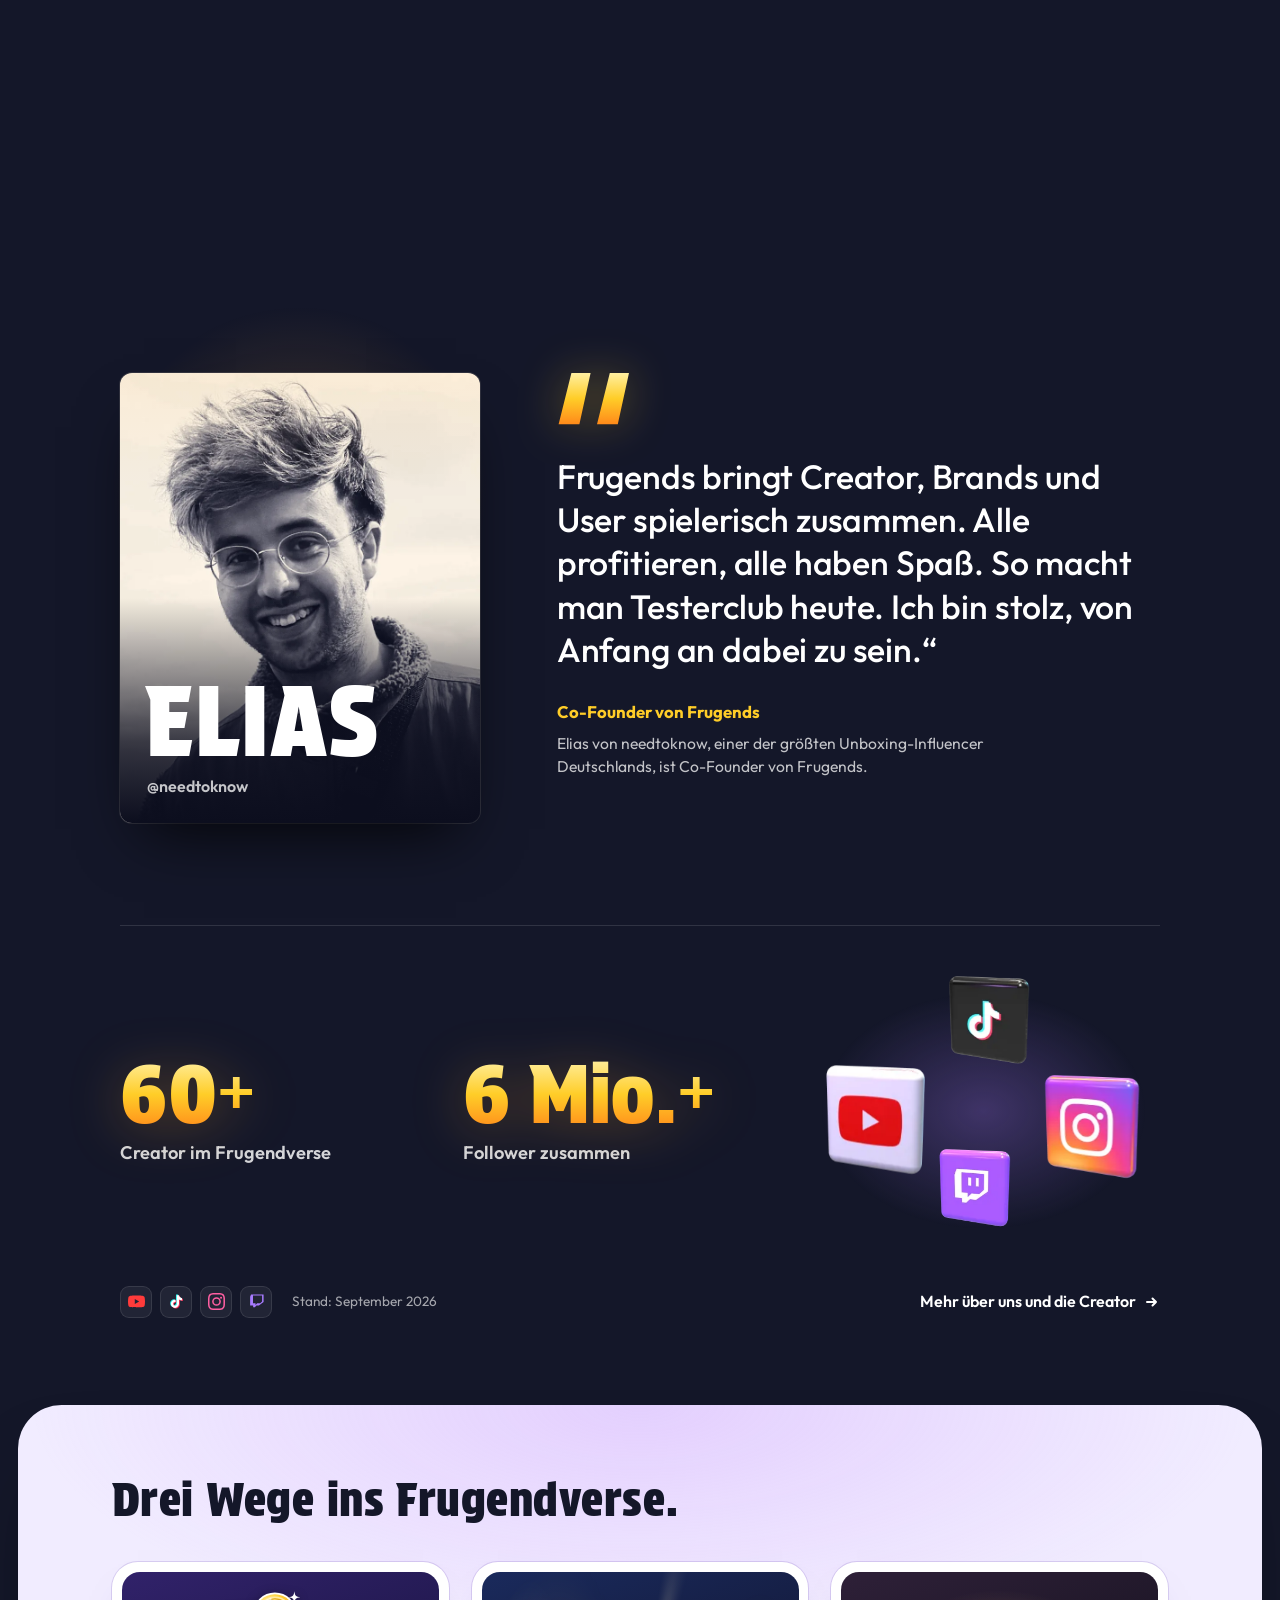
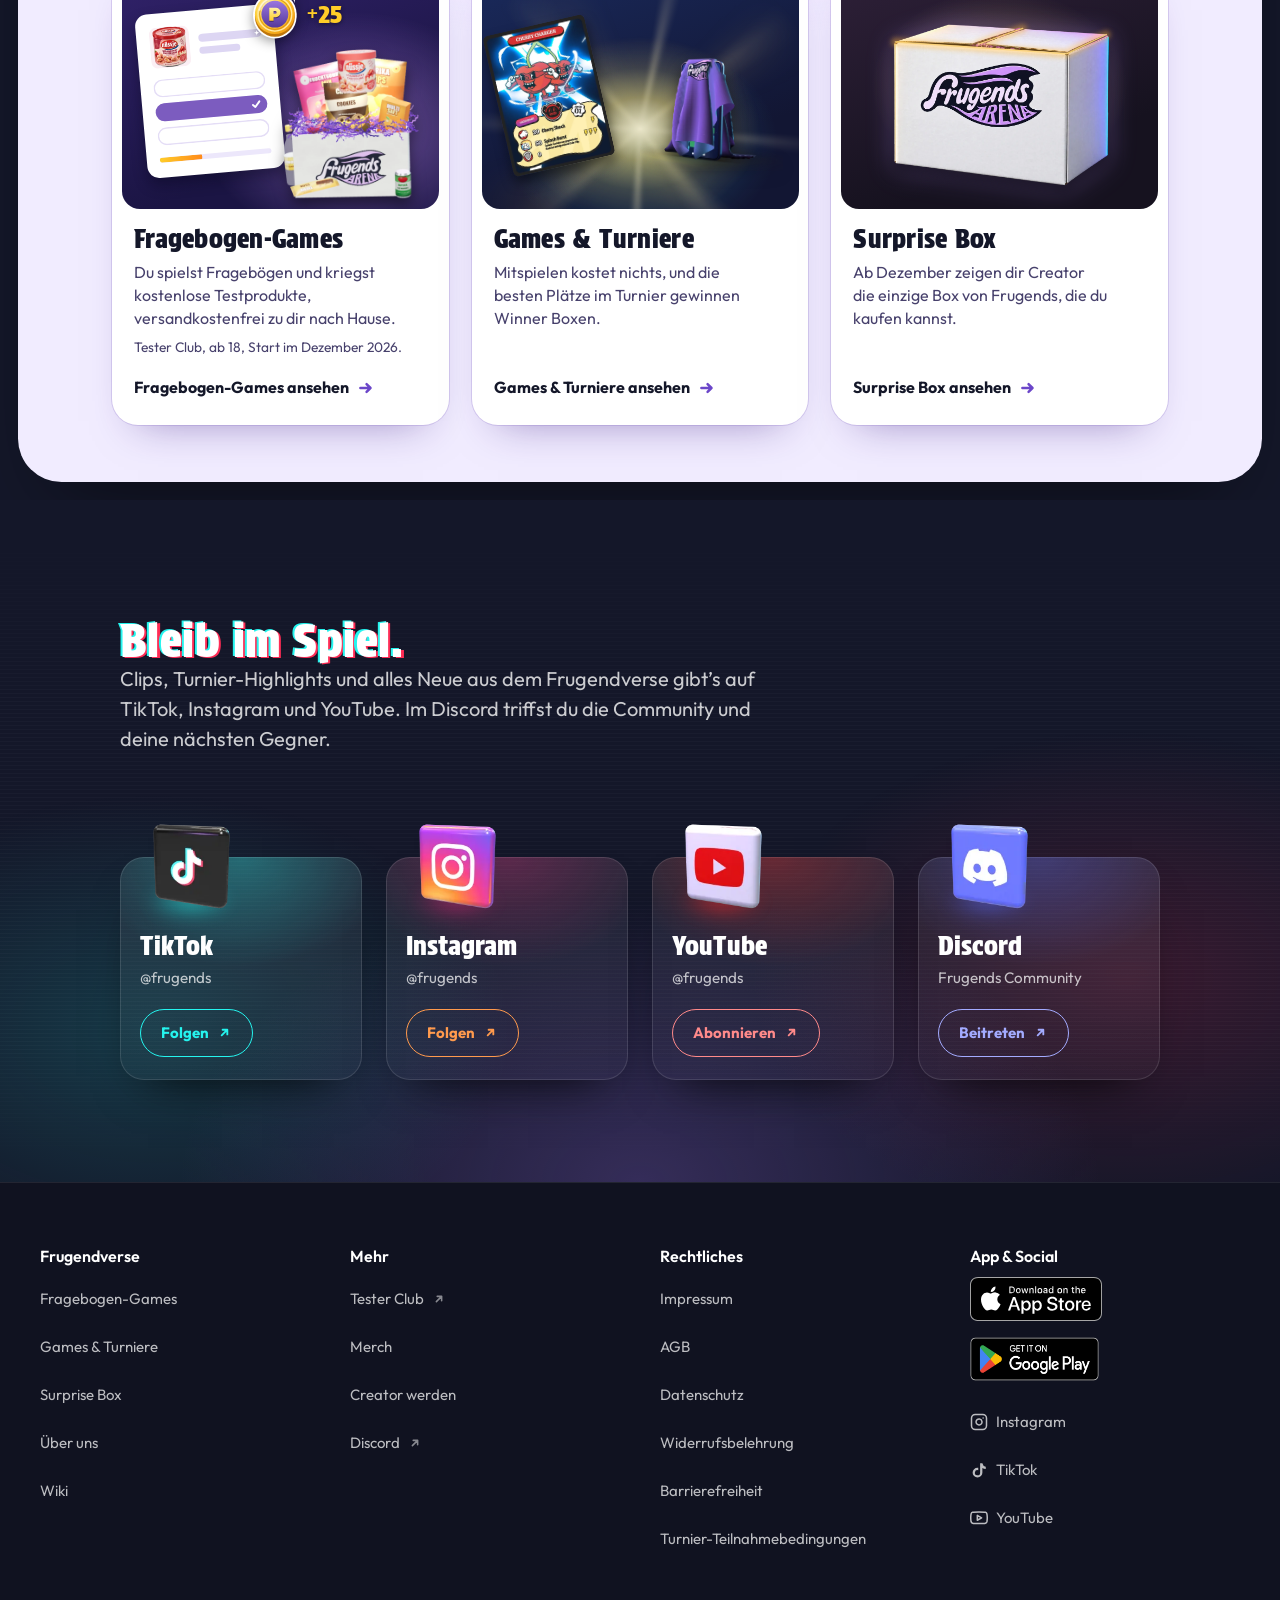
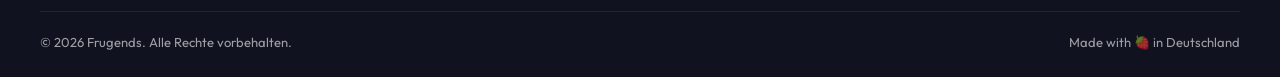
==== commit 8b0dd956: "staging: Export HEAD@f6e1a9b (2026-10-22 19:14)" ====
--- a/index.html
+++ b/index.html
@@ -20,11 +20,11 @@
     <link rel="apple-touch-icon" sizes="180x180" href="assets/apple-touch-icon.png">
 
 
-    <link href="assets/tokens.css?v=mvjwrymp" rel="stylesheet" type="text/css" media="all" />
-    <link href="assets/base.css?v=mvjwrymp" rel="stylesheet" type="text/css" media="all" />
-    <link href="assets/components.css?v=mvjwrymp" rel="stylesheet" type="text/css" media="all" />
-    <link href="assets/fg-design.css?v=mvjwrymp" rel="stylesheet" type="text/css" media="all" />
-    <link href="assets/fg-app-modal.css?v=mvjwrymp" rel="stylesheet" type="text/css" media="all" />
+    <link href="assets/tokens.css?v=mvjx7hfe" rel="stylesheet" type="text/css" media="all" />
+    <link href="assets/base.css?v=mvjx7hfe" rel="stylesheet" type="text/css" media="all" />
+    <link href="assets/components.css?v=mvjx7hfe" rel="stylesheet" type="text/css" media="all" />
+    <link href="assets/fg-design.css?v=mvjx7hfe" rel="stylesheet" type="text/css" media="all" />
+    <link href="assets/fg-app-modal.css?v=mvjx7hfe" rel="stylesheet" type="text/css" media="all" />
 
     <style>
       /* Shopify wickelt jede Section in einen Wrapper-DIV. Die Shell
@@ -288,43 +288,43 @@
     }, { passive: true });
   })(document.documentElement);
 </script>
-<link href="assets/fgi-hero.css?v=mvjwrymp" rel="stylesheet" type="text/css" media="all" />
+<link href="assets/fgi-hero.css?v=mvjx7hfe" rel="stylesheet" type="text/css" media="all" />
 <section class="fgi fgi-insel" data-fg-island="hero" data-section-id="template--local__hero">
   <div data-fg-root>
-<div class="fgi-fallback"><div class="fgi-fallback__erst"><div class="h3d__intro"><div class="h3d__intro-inner container"><div class="p-hero__text fgi-intro"><h1 id="hero-titel" class="p-hero__titel fgi-titel"><span class="fgi-titel__satz">Der coolste Testerclub.</span> <span class="fgi-titel__satz">Spielerisch Produkte absahnen.</span></h1><p class="p-hero__sub fgi-unterzeile"><span class="p-hero__satz"><span class="p-hero__vorpfeil">Fragebögen<svg class="p-hero__pfeil" viewBox="0 0 24 14" aria-hidden="true" focusable="false"><path d="M1.5 7h19M14.5 1.5L20.5 7l-6 5.5" fill="none" stroke="currentColor" stroke-width="2.4" stroke-linecap="round" stroke-linejoin="round"></path></svg></span> <span class="p-hero__vorpfeil">Games<svg class="p-hero__pfeil" viewBox="0 0 24 14" aria-hidden="true" focusable="false"><path d="M1.5 7h19M14.5 1.5L20.5 7l-6 5.5" fill="none" stroke="currentColor" stroke-width="2.4" stroke-linecap="round" stroke-linejoin="round"></path></svg></span> <span class="p-hero__wort">Gratis-Boxen.</span></span></p><div class="fgi-aufrufe"><div class="fgi-aufruf"><button type="button" class="fg-pille fg-pille--gross fgi-app" aria-haspopup="dialog"><svg class="fg-pille__ico" viewBox="0 0 24 24" aria-hidden="true" focusable="false"><rect x="6.5" y="2.5" width="11" height="19" rx="2.6" fill="none" stroke="currentColor" stroke-width="2"></rect><path d="M12 7.5v6.2M9.4 11.2 12 13.8l2.6-2.6" fill="none" stroke="currentColor" stroke-width="2" stroke-linecap="round" stroke-linejoin="round"></path></svg><span class="fgi-lang">App laden</span><span class="fgi-kurz" aria-hidden="true">App laden</span></button></div><div class="fgi-aufruf"><a class="fg-pille fg-pille--gross fg-pille--linie fgi-tc" href="https://testerclub.frugends.com/?utm_source=frugends.com&amp;utm_medium=referral&amp;utm_campaign=website&amp;utm_content=hero" target="_blank" rel="noopener" title="Voranmeldung als Tester: Bewerbung jetzt, ab 18, Start des Tester Clubs im Dezember 2026"><span class="fgi-lang">Tester Club beitreten</span><span class="fgi-kurz" aria-hidden="true">Tester Club beitreten</span></a></div></div></div><div class="fgi-startbild" aria-hidden="true"><div class="fgi-startbild__welt"><div class="fgi-startbild__licht"></div><div class="fgi-startbild__strahlen"></div><div class="fgi-startbild__korn"></div></div><div class="fgi-startbild__dinge"><span class="fgi-startbild__ding fgi-startbild__ding--box"></span><span class="fgi-startbild__ding fgi-startbild__ding--handy"></span></div></div></div></div><button type="button" class="h3d__hinweis" data-ruht="" aria-label="Weiter" aria-describedby=":R9:"><span class="h3d__hinweis-inhalt"><span class="h3d__dial" aria-hidden="true"><span class="h3d__dial-glut"></span><span class="h3d__dial-welle"></span><span class="h3d__dial-spur"></span><span class="h3d__dial-halb h3d__dial-halb--r"><span class="h3d__dial-bogen"></span></span><span class="h3d__dial-halb h3d__dial-halb--l"><span class="h3d__dial-bogen"></span></span><span class="h3d__dial-station" style="--w:77.42deg"></span><span class="h3d__dial-station" style="--w:154.84deg"></span><span class="h3d__dial-station" style="--w:232.26deg"></span><span class="h3d__dial-station" style="--w:312.58deg"></span><span class="h3d__dial-kopf"></span><span class="h3d__dial-mitte"><span class="h3d__geste"><span class="h3d__geste-welle"></span><span class="h3d__geste-hand"><svg viewBox="4 4 16 20" focusable="false" aria-hidden="true"><path fill="currentColor" d="M18.84 15.87l-4.54-2.26c-.17-.07-.35-.11-.54-.11H13v-6c0-.83-.67-1.5-1.5-1.5S10 6.67 10 7.5v10.74l-3.43-.72c-.08-.01-.15-.03-.24-.03-.31 0-.59.13-.79.33l-.79.8 4.94 4.94c.27.27.65.44 1.06.44h6.79c.75 0 1.36-.55 1.47-1.28l.75-5.27c.01-.07.02-.14.02-.2 0-.62-.38-1.16-.91-1.38z"></path></svg></span></span></span></span></span></button><span id=":R9:" class="h3d__hinweis-sr">So funktioniert’s</span><span class="fgi-tipp__text" aria-hidden="true">So funktioniert’s</span><a class="fgi-tipp__weg" href="#fgi-nach-hero">Überspringen</a></div><ol id="fgi-beats" class="fgi-fallback__beats" aria-label="Das Frugendverse"><li><strong>Free Unboxing für deine Fragebogen-Games.</strong> Spiel dich durch die Fragen und hol dir die Testbox mit neuen Sachen cooler Brands. Versand inklusive, ab 18. <a href="pages/fragebogen-games/">Fragebogen-Game ausprobieren</a></li><li><strong>Krasse Turniere, echte Rewards.</strong> Jetzt das Kartenspiel, ab Dezember ein zweites Game. Die Besten im Turnier holen Winner Boxen. <a href="pages/turniere/">Games &amp; Turniere ansehen</a></li><li><strong>Die Surprise Box. Ab Dezember.</strong> Deine Lieblings-Creator zeigen sie zuerst, dann packst du selbst aus. Die einzige Box von Frugends, die du kaufen kannst. <a href="pages/surprise-box/">Surprise Box ansehen</a></li><li><strong>Jedes Spiel bringt Frugends Points.</strong> Sammle sie, steig Level für Level auf und hol dir Rewards. Je mehr Points, desto größer die Box.</li></ol><span id="fgi-nach-hero" class="fgi-nach-hero" tabindex="-1"></span></div>
+<div class="fgi-fallback"><div class="fgi-fallback__erst"><div class="h3d__intro"><div class="h3d__intro-inner container"><div class="p-hero__text fgi-intro"><h1 id="hero-titel" class="p-hero__titel fgi-titel"><span class="fgi-titel__satz">Der coolste Testerclub.</span> <span class="fgi-titel__satz">Spielerisch Produkte absahnen.</span></h1><p class="p-hero__sub fgi-unterzeile"><span class="p-hero__satz"><span class="p-hero__vorpfeil">Fragebögen<svg class="p-hero__pfeil" viewBox="0 0 24 14" aria-hidden="true" focusable="false"><path d="M1.5 7h19M14.5 1.5L20.5 7l-6 5.5" fill="none" stroke="currentColor" stroke-width="2.4" stroke-linecap="round" stroke-linejoin="round"></path></svg></span> <span class="p-hero__vorpfeil">Games<svg class="p-hero__pfeil" viewBox="0 0 24 14" aria-hidden="true" focusable="false"><path d="M1.5 7h19M14.5 1.5L20.5 7l-6 5.5" fill="none" stroke="currentColor" stroke-width="2.4" stroke-linecap="round" stroke-linejoin="round"></path></svg></span> <span class="p-hero__wort">Gratis-Boxen.</span></span></p><div class="fgi-aufrufe"><div class="fgi-aufruf"><button type="button" class="fg-pille fg-pille--gross fgi-app" aria-haspopup="dialog" data-app-ort="hero" data-store-ios="https://apps.apple.com/de/app/frugends/id6749146042?ct=hp-hero" data-store-android="https://play.google.com/store/apps/details?id=com.frugends.mobile&amp;referrer=utm_source%3Dfrugends.com%26utm_medium%3Dreferral%26utm_campaign%3Dwebsite%26utm_content%3Dhero"><svg class="fg-pille__ico" viewBox="0 0 24 24" aria-hidden="true" focusable="false"><rect x="6.5" y="2.5" width="11" height="19" rx="2.6" fill="none" stroke="currentColor" stroke-width="2"></rect><path d="M12 7.5v6.2M9.4 11.2 12 13.8l2.6-2.6" fill="none" stroke="currentColor" stroke-width="2" stroke-linecap="round" stroke-linejoin="round"></path></svg><span class="fgi-lang">App laden</span><span class="fgi-kurz" aria-hidden="true">App laden</span></button></div><div class="fgi-aufruf"><a class="fg-pille fg-pille--gross fg-pille--linie fgi-tc" href="https://testerclub.frugends.com/?utm_source=frugends.com&amp;utm_medium=referral&amp;utm_campaign=website&amp;utm_content=hero" target="_blank" rel="noopener" title="Voranmeldung als Tester: Bewerbung jetzt, ab 18, Start des Tester Clubs im Dezember 2026"><span class="fgi-lang">Tester Club beitreten</span><span class="fgi-kurz" aria-hidden="true">Tester Club beitreten</span></a></div></div></div><div class="fgi-startbild" aria-hidden="true"><div class="fgi-startbild__welt"><div class="fgi-startbild__licht"></div><div class="fgi-startbild__strahlen"></div><div class="fgi-startbild__korn"></div></div><div class="fgi-startbild__dinge"><span class="fgi-startbild__ding fgi-startbild__ding--box"></span><span class="fgi-startbild__ding fgi-startbild__ding--handy"></span></div></div></div></div><button type="button" class="h3d__hinweis" data-ruht="" aria-label="Weiter" aria-describedby=":R9:"><span class="h3d__hinweis-inhalt"><span class="h3d__dial" aria-hidden="true"><span class="h3d__dial-glut"></span><span class="h3d__dial-welle"></span><span class="h3d__dial-spur"></span><span class="h3d__dial-halb h3d__dial-halb--r"><span class="h3d__dial-bogen"></span></span><span class="h3d__dial-halb h3d__dial-halb--l"><span class="h3d__dial-bogen"></span></span><span class="h3d__dial-station" style="--w:77.42deg"></span><span class="h3d__dial-station" style="--w:154.84deg"></span><span class="h3d__dial-station" style="--w:232.26deg"></span><span class="h3d__dial-station" style="--w:312.58deg"></span><span class="h3d__dial-kopf"></span><span class="h3d__dial-mitte"><span class="h3d__geste"><span class="h3d__geste-welle"></span><span class="h3d__geste-hand"><svg viewBox="4 4 16 20" focusable="false" aria-hidden="true"><path fill="currentColor" d="M18.84 15.87l-4.54-2.26c-.17-.07-.35-.11-.54-.11H13v-6c0-.83-.67-1.5-1.5-1.5S10 6.67 10 7.5v10.74l-3.43-.72c-.08-.01-.15-.03-.24-.03-.31 0-.59.13-.79.33l-.79.8 4.94 4.94c.27.27.65.44 1.06.44h6.79c.75 0 1.36-.55 1.47-1.28l.75-5.27c.01-.07.02-.14.02-.2 0-.62-.38-1.16-.91-1.38z"></path></svg></span></span></span></span></span></button><span id=":R9:" class="h3d__hinweis-sr">So funktioniert’s</span><span class="fgi-tipp__text" aria-hidden="true">So funktioniert’s</span><a class="fgi-tipp__weg" href="#fgi-nach-hero">Überspringen</a></div><ol id="fgi-beats" class="fgi-fallback__beats" aria-label="Das Frugendverse"><li><strong>Free Unboxing für deine Fragebogen-Games.</strong> Spiel dich durch die Fragen und hol dir die Testbox mit neuen Sachen cooler Brands. Versand inklusive, ab 18. <a href="pages/fragebogen-games/">Fragebogen-Game ausprobieren</a></li><li><strong>Krasse Turniere, echte Rewards.</strong> Jetzt das Kartenspiel, ab Dezember ein zweites Game. Die Besten im Turnier holen Winner Boxen. <a href="pages/turniere/">Games &amp; Turniere ansehen</a></li><li><strong>Die Surprise Box. Ab Dezember.</strong> Deine Lieblings-Creator zeigen sie zuerst, dann packst du selbst aus. Die einzige Box von Frugends, die du kaufen kannst. <a href="pages/surprise-box/">Surprise Box ansehen</a></li><li><strong>Jedes Spiel bringt Frugends Points.</strong> Sammle sie, steig Level für Level auf und hol dir Rewards. Je mehr Points, desto größer die Box.</li></ol><span id="fgi-nach-hero" class="fgi-nach-hero" tabindex="-1"></span></div>
   </div>
 </section>
-<script type="module" src="assets/fgi-hero.js?v=mvjwrymp"></script>
+<script type="module" src="assets/fgi-hero.js?v=mvjx7hfe"></script>
 
 
 </div>
-<div id="shopify-section-template--local__creator" class="shopify-section"><link href="assets/fgi-elias.css?v=mvjwrymp" rel="stylesheet" type="text/css" media="all" />
+<div id="shopify-section-template--local__creator" class="shopify-section"><link href="assets/fgi-elias.css?v=mvjx7hfe" rel="stylesheet" type="text/css" media="all" />
 <section id="creator" class="fgi fgi-insel fgi-elias-insel" data-fg-island="elias" data-section-id="template--local__creator" aria-labelledby="creator-titel">
   <div data-fg-root>
 <div class="fge"><div class="fge__innen"><h2 id="creator-titel" class="fge-sr">Creator im Frugendverse</h2><figure class="fge__stimme"><div class="fge__bild"><figure class="rw-held"><div class="rw-held__bild"><img src="assets/fgi-elias-giOr6X70.webp" width="800" height="1000" alt="Elias (@needtoknow), Co-Founder von Frugends" loading="lazy" decoding="async"/></div><figcaption><span class="rw-held__name">Elias</span><span class="rw-held__handle">@needtoknow</span></figcaption></figure></div><blockquote class="fge__zitat"><svg class="fge__marke" viewBox="0 0 96 64" aria-hidden="true" focusable="false"><defs><linearGradient id="fge-marke-gold" x1="0" y1="0" x2="0" y2="1"><stop offset="0" stop-color="#ffefa0"></stop><stop offset="0.5" stop-color="#ffcd28"></stop><stop offset="1" stop-color="#ff8a1a"></stop></linearGradient></defs><path d="M18 0h24L28 64H2Z M66 0h24L76 64H50Z" fill="url(#fge-marke-gold)"></path></svg><p>Frugends bringt Creator, Brands und User spielerisch zusammen. Alle profitieren, alle haben Spaß. So macht man Testerclub heute. Ich bin stolz, von Anfang an dabei zu sein.“</p></blockquote><figcaption class="fge__von"><span class="fge__rolle">Co-Founder von Frugends</span><span class="fge__satz">Elias von needtoknow, einer der größten Unboxing-Influencer Deutschlands, ist Co-Founder von Frugends.</span></figcaption></figure><div class="fge-band"><dl class="fge-kpis"><div class="fge-kpi fge-kpi--creator"><dt>Creator im Frugendverse</dt><dd><span class="fge-sr">60+</span><span class="fge-kpi__zahl" data-kpi="creator" aria-hidden="true">60+</span></dd></div><div class="fge-kpi fge-kpi--follower"><dt>Follower zusammen</dt><dd><span class="fge-sr">6 Mio.+</span><span class="fge-kpi__zahl" data-kpi="follower" aria-hidden="true">6 Mio.+</span></dd></div></dl><div class="fge-kacheln"><span class="fge-kachel fge-kachel--0"><span class="fg-kachel fg-kachel--youtube" aria-hidden="true"><img class="fg-kachel__streifen" src="assets/fg-kachel-youtube.webp" width="4608" height="192" alt="" loading="lazy" decoding="async" draggable="false"/></span></span><span class="fge-kachel fge-kachel--1"><span class="fg-kachel fg-kachel--tiktok" aria-hidden="true"><img class="fg-kachel__streifen" src="assets/fg-kachel-tiktok.webp" width="4608" height="192" alt="" loading="lazy" decoding="async" draggable="false"/></span></span><span class="fge-kachel fge-kachel--2"><span class="fg-kachel fg-kachel--instagram" aria-hidden="true"><img class="fg-kachel__streifen" src="assets/fg-kachel-instagram.webp" width="4608" height="192" alt="" loading="lazy" decoding="async" draggable="false"/></span></span><span class="fge-kachel fge-kachel--3"><span class="fg-kachel fg-kachel--twitch" aria-hidden="true"><img class="fg-kachel__streifen" src="assets/fg-kachel-twitch.webp" width="4608" height="192" alt="" loading="lazy" decoding="async" draggable="false"/></span></span></div><div class="fge-band__fuss"><ul class="fge-glyphen" aria-label="Plattformen der Creator"><li class="fge-glyph fge-glyph--youtube"><svg viewBox="0 0 24 24" aria-hidden="true" focusable="false"><path d="M23.5 6.2a3.02 3.02 0 0 0-2.12-2.14C19.5 3.55 12 3.55 12 3.55s-7.5 0-9.38.51A3.02 3.02 0 0 0 .5 6.2 31.5 31.5 0 0 0 0 12a31.5 31.5 0 0 0 .5 5.8 3.02 3.02 0 0 0 2.12 2.14c1.88.51 9.38.51 9.38.51s7.5 0 9.38-.51a3.02 3.02 0 0 0 2.12-2.14A31.5 31.5 0 0 0 24 12a31.5 31.5 0 0 0-.5-5.8zM9.6 15.6V8.4l6.2 3.6z" fill="currentColor" fill-rule="evenodd"></path></svg><span class="fge-sr">YouTube</span></li><li class="fge-glyph fge-glyph--tiktok"><svg viewBox="0 0 24 24" aria-hidden="true" focusable="false"><path d="M16.6 5.82s.51.5 0 0A4.28 4.28 0 0 1 15.54 3h-3.09v12.4a2.59 2.59 0 0 1-2.59 2.5 2.6 2.6 0 0 1-2.6-2.6c0-1.72 1.66-3.01 3.37-2.48V9.66c-3.45-.46-6.47 2.22-6.47 5.64 0 3.33 2.76 5.7 5.69 5.7 3.14 0 5.69-2.55 5.69-5.7V9.01a7.35 7.35 0 0 0 4.3 1.38V7.3s-1.88.09-3.24-1.48z" fill="#25F4EE" transform="translate(-1.2,-0.8)"></path><path d="M16.6 5.82s.51.5 0 0A4.28 4.28 0 0 1 15.54 3h-3.09v12.4a2.59 2.59 0 0 1-2.59 2.5 2.6 2.6 0 0 1-2.6-2.6c0-1.72 1.66-3.01 3.37-2.48V9.66c-3.45-.46-6.47 2.22-6.47 5.64 0 3.33 2.76 5.7 5.69 5.7 3.14 0 5.69-2.55 5.69-5.7V9.01a7.35 7.35 0 0 0 4.3 1.38V7.3s-1.88.09-3.24-1.48z" fill="#FE2C55" transform="translate(1.2,0.8)"></path><path d="M16.6 5.82s.51.5 0 0A4.28 4.28 0 0 1 15.54 3h-3.09v12.4a2.59 2.59 0 0 1-2.59 2.5 2.6 2.6 0 0 1-2.6-2.6c0-1.72 1.66-3.01 3.37-2.48V9.66c-3.45-.46-6.47 2.22-6.47 5.64 0 3.33 2.76 5.7 5.69 5.7 3.14 0 5.69-2.55 5.69-5.7V9.01a7.35 7.35 0 0 0 4.3 1.38V7.3s-1.88.09-3.24-1.48z" fill="#fff"></path></svg><span class="fge-sr">TikTok</span></li><li class="fge-glyph fge-glyph--instagram"><svg viewBox="0 0 24 24" aria-hidden="true" focusable="false"><path d="M12 2.16c3.2 0 3.58.01 4.85.07 3.25.15 4.77 1.69 4.92 4.92.06 1.27.07 1.65.07 4.85s-.01 3.58-.07 4.85c-.15 3.23-1.66 4.77-4.92 4.92-1.27.06-1.65.07-4.85.07s-3.58-.01-4.85-.07c-3.26-.15-4.77-1.7-4.92-4.92-.06-1.27-.07-1.65-.07-4.85s.01-3.58.07-4.85C2.38 3.92 3.9 2.38 7.15 2.23 8.42 2.17 8.8 2.16 12 2.16M12 0C8.74 0 8.33.01 7.05.07 2.7.27.27 2.69.07 7.05.01 8.33 0 8.74 0 12s.01 3.67.07 4.95c.2 4.36 2.62 6.78 6.98 6.98C8.33 23.99 8.74 24 12 24s3.67-.01 4.95-.07c4.35-.2 6.78-2.62 6.98-6.98.06-1.28.07-1.69.07-4.95s-.01-3.67-.07-4.95c-.2-4.35-2.62-6.78-6.98-6.98C15.67.01 15.26 0 12 0m0 5.84A6.16 6.16 0 1 0 18.16 12 6.16 6.16 0 0 0 12 5.84M12 16a4 4 0 1 1 4-4 4 4 0 0 1-4 4m6.41-10.85a1.44 1.44 0 1 0 1.44 1.44 1.44 1.44 0 0 0-1.44-1.44z" fill="currentColor" fill-rule="evenodd"></path></svg><span class="fge-sr">Instagram</span></li><li class="fge-glyph fge-glyph--twitch"><svg viewBox="0 0 24 24" aria-hidden="true" focusable="false"><path d="M4.27 2 3 5.27v12.46h4.27V20h2.4l2.26-2.27h3.47L22 12.53V2zm15.6 9.87-2.67 2.66h-4.27l-2.33 2.34v-2.34H7.07V3.6h12.8z" fill="currentColor" fill-rule="evenodd"></path></svg><span class="fge-sr">Twitch</span></li></ul><p class="fge__stand">Stand: September 2026</p><a class="fge__link" href="pages/uber-uns/#creator">Mehr über uns und die Creator<svg viewBox="0 0 16 16" width="16" height="16" aria-hidden="true" focusable="false"><path d="M3 8h9M8.5 4.5 12 8l-3.5 3.5" fill="none" stroke="currentColor" stroke-width="2" stroke-linecap="round" stroke-linejoin="round"></path></svg></a></div></div></div></div>
   </div>
 </section>
-<script type="module" src="assets/fgi-elias.js?v=mvjwrymp"></script>
+<script type="module" src="assets/fgi-elias.js?v=mvjx7hfe"></script>
 
 
 </div>
-<div id="shopify-section-template--local__tueren" class="shopify-section"><link href="assets/fgi-tueren.css?v=mvjwrymp" rel="stylesheet" type="text/css" media="all" />
+<div id="shopify-section-template--local__tueren" class="shopify-section"><link href="assets/fgi-tueren.css?v=mvjx7hfe" rel="stylesheet" type="text/css" media="all" />
 <section class="fgi fgi-insel" data-fg-island="tueren" data-du-bist-hier="keine" data-section-id="template--local__tueren">
   <div data-fg-root>
 <div class="fgw-sektion"><div class="fgw-sektion__innen"><p class="fgw-hier fgw-hier--fragebogen-games" aria-current="page"><span class="fgw-hier__punkt" aria-hidden="true"></span><span class="fgw-hier__vor">Du bist hier:</span><strong class="fgw-hier__name">Fragebogen-Games</strong><span class="fg-szene fgw-hier__szene" aria-hidden="true"><img class="fg-szene__folge" src="assets/fg-nav-szene-fragebogen.webp" width="2304" height="96" alt="" loading="lazy" decoding="async" draggable="false"/></span></p><p class="fgw-hier fgw-hier--turniere" aria-current="page"><span class="fgw-hier__punkt" aria-hidden="true"></span><span class="fgw-hier__vor">Du bist hier:</span><strong class="fgw-hier__name">Games &amp; Turniere</strong><span class="fg-szene fgw-hier__szene" aria-hidden="true"><img class="fg-szene__folge" src="assets/fg-nav-szene-turniere.webp" width="2304" height="96" alt="" loading="lazy" decoding="async" draggable="false"/></span></p><p class="fgw-hier fgw-hier--surprise-box" aria-current="page"><span class="fgw-hier__punkt" aria-hidden="true"></span><span class="fgw-hier__vor">Du bist hier:</span><strong class="fgw-hier__name">Surprise Box</strong><span class="fg-szene fgw-hier__szene" aria-hidden="true"><img class="fg-szene__folge" src="assets/fg-nav-szene-surprise.webp" width="2304" height="96" alt="" loading="lazy" decoding="async" draggable="false"/></span></p><h2 class="fgw-sektion__titel"><span class="fgw-titel--start">Drei Wege ins Frugendverse.</span><span class="fgw-titel--pfad">Noch zwei Wege ins Frugendverse.</span></h2><ul class="fgw-liste"><li class="fgw fgw--fragebogen-games"><div class="fgw__szene" aria-hidden="true"><span class="fgw-fb__bogen"><span class="fgw-fb__kopf"><img class="fgw-fb__produkt" src="assets/fgi-nuessje-strawberry-cheesecake-aSY-u2sn.webp" width="300" height="300" alt="" loading="lazy" decoding="async" draggable="false"/><span class="fgw-fb__frage"><i></i><i></i></span></span><span class="fgw-fb__antworten"><i class="fgw-fb__antwort"></i><i class="fgw-fb__antwort fgw-fb__antwort--wahl"><svg viewBox="0 0 16 16" aria-hidden="true" focusable="false"><path d="M3.5 8.5 6.5 11.5 12.5 4.5"></path></svg></i><i class="fgw-fb__antwort"></i></span><span class="fgw-fb__fortschritt"><i></i></span></span><span class="fgw-fb__muenze"><img src="data:image/svg+xml,%3Csvg%20xmlns%3D%22http%3A%2F%2Fwww.w3.org%2F2000%2Fsvg%22%20viewBox%3D%220%200%20120%20120%22%3E%3Cdefs%3E%0A%3CradialGradient%20id%3D%22f%22%20cx%3D%22.34%22%20cy%3D%22.3%22%20r%3D%22.85%22%3E%3Cstop%20offset%3D%220%22%20stop-color%3D%22%23fff4b8%22%2F%3E%3Cstop%20offset%3D%22.42%22%20stop-color%3D%22%23ffd23d%22%2F%3E%3Cstop%20offset%3D%221%22%20stop-color%3D%22%23f0960c%22%2F%3E%3C%2FradialGradient%3E%0A%3ClinearGradient%20id%3D%22m%22%20x1%3D%220%22%20y1%3D%220%22%20x2%3D%220%22%20y2%3D%221%22%3E%3Cstop%20offset%3D%220%22%20stop-color%3D%22%239a76e0%22%2F%3E%3Cstop%20offset%3D%221%22%20stop-color%3D%22%2355399a%22%2F%3E%3C%2FlinearGradient%3E%0A%3ClinearGradient%20id%3D%22p%22%20x1%3D%220%22%20y1%3D%220%22%20x2%3D%220%22%20y2%3D%221%22%3E%3Cstop%20offset%3D%220%22%20stop-color%3D%22%23fff1a8%22%2F%3E%3Cstop%20offset%3D%221%22%20stop-color%3D%22%23ffcd28%22%2F%3E%3C%2FlinearGradient%3E%0A%3C%2Fdefs%3E%0A%3Cg%20transform%3D%22translate(56%2058)%22%3E%3Ccircle%20cy%3D%226%22%20r%3D%2250%22%20fill%3D%22%23fff%22%2F%3E%3Ccircle%20r%3D%2250%22%20fill%3D%22%23fff%22%2F%3E%0A%3Ccircle%20cy%3D%226%22%20r%3D%2246%22%20fill%3D%22%23bf760a%22%2F%3E%3Ccircle%20r%3D%2246%22%20fill%3D%22url(%23f)%22%2F%3E%0A%3Ccircle%20r%3D%2239%22%20fill%3D%22none%22%20stroke%3D%22%23ffeaa3%22%20stroke-width%3D%223%22%2F%3E%3Ccircle%20r%3D%2235.5%22%20fill%3D%22none%22%20stroke%3D%22%23c9820c%22%20stroke-width%3D%222%22%20opacity%3D%22.75%22%2F%3E%0A%3Ccircle%20r%3D%2231%22%20fill%3D%22url(%23m)%22%2F%3E%0A%3Cpath%20d%3D%22M-13%20-15H2A11%2011%200%200%201%202%207H-3V15H-13ZM-3%20-7H1A3%203%200%200%201%201%20-1H-3Z%22%20transform%3D%22translate(0%202.6)%22%20fill%3D%22%2324173f%22%20fill-rule%3D%22evenodd%22%20opacity%3D%22.55%22%2F%3E%0A%3Cpath%20d%3D%22M-13%20-15H2A11%2011%200%200%201%202%207H-3V15H-13ZM-3%20-7H1A3%203%200%200%201%201%20-1H-3Z%22%20fill%3D%22url(%23p)%22%20fill-rule%3D%22evenodd%22%2F%3E%0A%3Cpath%20d%3D%22M-35%20-10A37%2037%200%200%201%20-10%20-35%22%20fill%3D%22none%22%20stroke%3D%22%23fff%22%20stroke-width%3D%225%22%20stroke-linecap%3D%22round%22%20opacity%3D%22.6%22%2F%3E%3C%2Fg%3E%0A%3Cg%20transform%3D%22translate(101%2019)%22%3E%3Cpath%20d%3D%22M0%20-14C1.5%20-3%203%20-1.5%2014%200C3%201.5%201.5%203%200%2014C-1.5%203%20-3%201.5%20-14%200C-3%20-1.5%20-1.5%20-3%200%20-14Z%22%20fill%3D%22%23fff%22%2F%3E%3C%2Fg%3E%0A%3Cg%20transform%3D%22translate(14%20101)%20scale(.5)%22%3E%3Cpath%20d%3D%22M0%20-14C1.5%20-3%203%20-1.5%2014%200C3%201.5%201.5%203%200%2014C-1.5%203%20-3%201.5%20-14%200C-3%20-1.5%20-1.5%20-3%200%20-14Z%22%20fill%3D%22%23fff%22%2F%3E%3C%2Fg%3E%0A%3C%2Fsvg%3E" width="120" height="120" alt="" draggable="false"/><b>+25</b></span><span class="fgw-fb__box fgw__vt"><img class="fgw-fb__boxbild" src="assets/fgi-surprise-box-v5W9mDfN.webp" width="680" height="720" alt="" loading="lazy" decoding="async" draggable="false"/></span></div><div class="fgw__text"><h3 class="fgw__titel">Fragebogen-Games</h3><p class="fgw__satz">Du spielst Fragebögen und kriegst kostenlose Testprodukte, versandkostenfrei zu dir nach Hause.</p><p class="fgw__hinweis">Tester Club, ab 18, Start im Dezember 2026.</p><a class="fgw__link" href="pages/fragebogen-games/">Fragebogen-Games ansehen<svg viewBox="0 0 16 16" aria-hidden="true" focusable="false"><path d="M3 8h9M8.5 4.5 12 8l-3.5 3.5"></path></svg></a></div></li><li class="fgw fgw--turniere"><div class="fgw__szene" aria-hidden="true"><span class="vt-glanz" aria-hidden="true"><i class="vt-glanz__strahlen"></i><i class="vt-glanz__strahlen vt-glanz__strahlen--2"></i><i class="vt-glanz__halo"></i><svg class="vt-glanz__funke" viewBox="-14 -14 28 28" style="left:13%;top:15%;--d:0s;--s:1"><path d="M0 -14C1.5 -3 3 -1.5 14 0C3 1.5 1.5 3 0 14C-1.5 3 -3 1.5 -14 0C-3 -1.5 -1.5 -3 0 -14Z"></path></svg><svg class="vt-glanz__funke" viewBox="-14 -14 28 28" style="left:86%;top:10%;--d:1.1s;--s:0.7"><path d="M0 -14C1.5 -3 3 -1.5 14 0C3 1.5 1.5 3 0 14C-1.5 3 -3 1.5 -14 0C-3 -1.5 -1.5 -3 0 -14Z"></path></svg><svg class="vt-glanz__funke" viewBox="-14 -14 28 28" style="left:92%;top:38%;--d:2.4s;--s:1"><path d="M0 -14C1.5 -3 3 -1.5 14 0C3 1.5 1.5 3 0 14C-1.5 3 -3 1.5 -14 0C-3 -1.5 -1.5 -3 0 -14Z"></path></svg><svg class="vt-glanz__funke" viewBox="-14 -14 28 28" style="left:7%;top:42%;--d:3.2s;--s:0.7"><path d="M0 -14C1.5 -3 3 -1.5 14 0C3 1.5 1.5 3 0 14C-1.5 3 -3 1.5 -14 0C-3 -1.5 -1.5 -3 0 -14Z"></path></svg><svg class="vt-glanz__funke" viewBox="-14 -14 28 28" style="left:64%;top:4%;--d:1.7s;--s:0.85"><path d="M0 -14C1.5 -3 3 -1.5 14 0C3 1.5 1.5 3 0 14C-1.5 3 -3 1.5 -14 0C-3 -1.5 -1.5 -3 0 -14Z"></path></svg><svg class="vt-glanz__funke" viewBox="-14 -14 28 28" style="left:31%;top:6%;--d:2.9s;--s:0.6"><path d="M0 -14C1.5 -3 3 -1.5 14 0C3 1.5 1.5 3 0 14C-1.5 3 -3 1.5 -14 0C-3 -1.5 -1.5 -3 0 -14Z"></path></svg></span><img class="fgw-gt__karte" src="assets/fgi-card-cherry-charger-Mk6RALkl.webp" width="512" height="708" alt="" loading="lazy" decoding="async" draggable="false"/><img class="fgw-gt__handy" src="assets/turniere-game2-cape.webp" width="640" height="525" alt="" loading="lazy" decoding="async" draggable="false"/><span class="fgw-gt__box fgw__vt"><img class="fgw-gt__boxbild" src="assets/wb-box-winner.webp" width="900" height="675" alt="" loading="lazy" decoding="async" draggable="false"/><span class="fgw-gt__band" style="clip-path:polygon(6% 59.6%, 78% 68.6%, 95.3% 55.4%, 95.3% 69.6%, 78% 83.9%, 6% 73.6%)" aria-hidden="true"></span></span></div><div class="fgw__text"><h3 class="fgw__titel">Games &amp; Turniere</h3><p class="fgw__satz">Mitspielen kostet nichts, und die besten Plätze im Turnier gewinnen Winner Boxen.</p><a class="fgw__link" href="pages/turniere/">Games &amp; Turniere ansehen<svg viewBox="0 0 16 16" aria-hidden="true" focusable="false"><path d="M3 8h9M8.5 4.5 12 8l-3.5 3.5"></path></svg></a></div></li><li class="fgw fgw--surprise-box"><div class="fgw__szene" aria-hidden="true"><span class="fgw-sb__box fgw__vt"><img class="fgw-sb__boxbild" src="assets/fgi-box-zu-IbEmAxs_.webp" width="900" height="675" alt="" loading="lazy" decoding="async" draggable="false"/><img class="fgw-sb__deckel" src="assets/fgi-box-zu-IbEmAxs_.webp" width="900" height="675" alt="" loading="lazy" decoding="async" draggable="false" style="clip-path:polygon(5.8% 16%, 27.8% 5.3%, 95.8% 10.7%, 95.8% 12.1%, 78.7% 22.8%, 5.8% 16.6%)"/><svg class="fgw-sb__fuge" viewBox="0 0 900 675" aria-hidden="true" focusable="false"><defs><filter id="fgw-fuge-weich" x="-10%" y="-60%" width="120%" height="220%"><feGaussianBlur stdDeviation="10"></feGaussianBlur></filter></defs><g class="fgw-sb__hof" filter="url(#fgw-fuge-weich)"><path d="M57 106 L705 151 L857 78"></path><path d="M372 114 L540 55"></path></g><g class="fgw-sb__linie"><path d="M57 106 L705 151 L857 78"></path><path d="M372 114 L540 55"></path></g></svg></span></div><div class="fgw__text"><h3 class="fgw__titel">Surprise Box</h3><p class="fgw__satz">Ab Dezember zeigen dir Creator die einzige Box von Frugends, die du kaufen kannst.</p><a class="fgw__link" href="pages/surprise-box/">Surprise Box ansehen<svg viewBox="0 0 16 16" aria-hidden="true" focusable="false"><path d="M3 8h9M8.5 4.5 12 8l-3.5 3.5"></path></svg></a></div></li></ul></div></div>
   </div>
 </section>
-<script type="module" src="assets/fgi-tueren.js?v=mvjwrymp"></script>
+<script type="module" src="assets/fgi-tueren.js?v=mvjx7hfe"></script>
 
 
 </div>
-<div id="shopify-section-template--local__socials" class="shopify-section"><link href="assets/fgi-socials.css?v=mvjwrymp" rel="stylesheet" type="text/css" media="all" />
+<div id="shopify-section-template--local__socials" class="shopify-section"><link href="assets/fgi-socials.css?v=mvjx7hfe" rel="stylesheet" type="text/css" media="all" />
 <section class="fgi fgi-insel" data-fg-island="socials" data-section-id="template--local__socials" aria-labelledby="socials-titel">
   <div data-fg-root>
 <div class="fgs"><div class="fgs__innen"><h2 id="socials-titel" class="fgs__titel">Bleib im Spiel.</h2><p class="fgs__satz">Clips, Turnier-Highlights und alles Neue aus dem Frugendverse gibt’s auf TikTok, Instagram und YouTube. Im Discord triffst du die Community und deine nächsten Gegner.</p><ul class="fgs__liste"><li class="fgs__punkt" style="--farbe:#25f4ee;--farbe2:#fe2c55;--i:0"><a class="fgs-karte fgs-karte--tiktok" href="https://www.tiktok.com/@frugends" target="_blank" rel="noopener"><span class="fgs-karte__kachel"><span class="fg-kachel fg-kachel--tiktok" aria-hidden="true"><img class="fg-kachel__streifen" src="assets/fg-kachel-tiktok.webp" width="4608" height="192" alt="" loading="lazy" decoding="async" draggable="false"/></span></span><span class="fgs-karte__name">TikTok</span><span class="fgs-karte__handle">@frugends</span><span class="fg-pille fg-pille--linie fgs-karte__tun" style="--pille-farbe:#25f4ee">Folgen<svg class="fg-pille__ico" viewBox="0 0 16 16" aria-hidden="true" focusable="false"><path d="M5 11 11 5M6 5h5v5"></path></svg></span><span class="fg-sr">(neuer Tab)</span></a></li><li class="fgs__punkt" style="--farbe:#d62976;--farbe2:#fa7e1e;--i:1"><a class="fgs-karte fgs-karte--instagram" href="https://www.instagram.com/frugends/" target="_blank" rel="noopener"><span class="fgs-karte__kachel"><span class="fg-kachel fg-kachel--instagram" aria-hidden="true"><img class="fg-kachel__streifen" src="assets/fg-kachel-instagram.webp" width="4608" height="192" alt="" loading="lazy" decoding="async" draggable="false"/></span></span><span class="fgs-karte__name">Instagram</span><span class="fgs-karte__handle">@frugends</span><span class="fg-pille fg-pille--linie fgs-karte__tun" style="--pille-farbe:#ff9a4d">Folgen<svg class="fg-pille__ico" viewBox="0 0 16 16" aria-hidden="true" focusable="false"><path d="M5 11 11 5M6 5h5v5"></path></svg></span><span class="fg-sr">(neuer Tab)</span></a></li><li class="fgs__punkt" style="--farbe:#ff2a2a;--farbe2:#ff7a7a;--i:2"><a class="fgs-karte fgs-karte--youtube" href="https://www.youtube.com/@frugends" target="_blank" rel="noopener"><span class="fgs-karte__kachel"><span class="fg-kachel fg-kachel--youtube" aria-hidden="true"><img class="fg-kachel__streifen" src="assets/fg-kachel-youtube.webp" width="4608" height="192" alt="" loading="lazy" decoding="async" draggable="false"/></span></span><span class="fgs-karte__name">YouTube</span><span class="fgs-karte__handle">@frugends</span><span class="fg-pille fg-pille--linie fgs-karte__tun" style="--pille-farbe:#ff8a8a">Abonnieren<svg class="fg-pille__ico" viewBox="0 0 16 16" aria-hidden="true" focusable="false"><path d="M5 11 11 5M6 5h5v5"></path></svg></span><span class="fg-sr">(neuer Tab)</span></a></li><li class="fgs__punkt" style="--farbe:#5865f2;--farbe2:#8f98ff;--i:3"><a class="fgs-karte fgs-karte--discord" href="https://discord.gg/ZKPhmDGtXy" target="_blank" rel="noopener"><span class="fgs-karte__kachel"><span class="fg-kachel fg-kachel--discord" aria-hidden="true"><img class="fg-kachel__streifen" src="assets/fg-kachel-discord.webp" width="4608" height="192" alt="" loading="lazy" decoding="async" draggable="false"/></span></span><span class="fgs-karte__name">Discord</span><span class="fgs-karte__handle">Frugends Community</span><span class="fg-pille fg-pille--linie fgs-karte__tun" style="--pille-farbe:#a3abff">Beitreten<svg class="fg-pille__ico" viewBox="0 0 16 16" aria-hidden="true" focusable="false"><path d="M5 11 11 5M6 5h5v5"></path></svg></span><span class="fg-sr">(neuer Tab)</span></a></li></ul></div></div>
   </div>
 </section>
-<script type="module" src="assets/fgi-socials.js?v=mvjwrymp"></script>
+<script type="module" src="assets/fgi-socials.js?v=mvjx7hfe"></script>
 
 
 </div>
@@ -481,25 +481,27 @@
 <div class="app-modal" id="app-modal" role="dialog" aria-modal="true"
      aria-labelledby="app-modal-title" aria-describedby="app-modal-desc" hidden>
   <div class="app-modal__backdrop" data-app-close></div>
-  <div class="app-modal__card glass" role="document">
+  <div class="app-modal__card" role="document">
+    <span class="app-modal__griff" aria-hidden="true"></span>
     <button type="button" class="app-modal__close" data-app-close aria-label="Schließen">
       <svg viewBox="0 0 24 24" fill="none" stroke="currentColor" stroke-width="2" stroke-linecap="round" stroke-linejoin="round" aria-hidden="true"><line x1="18" y1="6" x2="6" y2="18"/><line x1="6" y1="6" x2="18" y2="18"/></svg>
     </button>
 
-    <h2 id="app-modal-title" class="app-modal__title chapter-headline chapter-headline--gold">Hol dir Frugends</h2>
-    <p id="app-modal-desc" class="app-modal__desc">Scann den Code mit deinem Handy oder wähl deinen Store. Die App ist kostenlos.</p>
+    <img class="app-modal__logo" src="assets/fg_arena_logo.png" alt="" width="76" height="40" loading="lazy" decoding="async">
+    <h2 id="app-modal-title" class="app-modal__title">Hol dir die Frugends App</h2>
+    <p id="app-modal-desc" class="app-modal__desc">Kostenlos spielen, Turniere gewinnen.</p>
 
     <div class="app-modal__wege">
       <figure class="app-modal__qr">
         <span class="app-modal__qr-feld">
           <svg xmlns="http://www.w3.org/2000/svg" viewBox="0 0 29 29" role="img" aria-label="QR-Code zur Frugends App" shape-rendering="crispEdges"><path stroke="#141729" d="M0 0.5h7m2 0h3m2 0h1m3 0h3m1 0h7m-29 1h1m5 0h1m1 0h1m3 0h2m2 0h3m1 0h1m1 0h1m5 0h1m-29 1h1m1 0h3m1 0h1m1 0h2m1 0h4m3 0h3m1 0h1m1 0h3m1 0h1m-29 1h1m1 0h3m1 0h1m4 0h1m1 0h1m3 0h1m1 0h2m1 0h1m1 0h3m1 0h1m-29 1h1m1 0h3m1 0h1m2 0h1m1 0h1m2 0h1m2 0h1m1 0h1m2 0h1m1 0h3m1 0h1m-29 1h1m5 0h1m4 0h1m1 0h1m2 0h1m2 0h1m2 0h1m5 0h1m-29 1h7m1 0h1m1 0h1m1 0h1m1 0h1m1 0h1m1 0h1m1 0h1m1 0h7m-19 1h3m2 0h1m1 0h4m-20 1h3m1 0h2m3 0h3m2 0h1m1 0h3m6 0h2m-28 1h1m1 0h2m1 0h1m2 0h1m3 0h2m1 0h1m2 0h7m3 0h1m-29 1h3m2 0h4m1 0h1m4 0h1m2 0h1m3 0h1m1 0h2m1 0h1m-25 1h1m1 0h1m3 0h3m2 0h3m1 0h3m2 0h2m3 0h1m-28 1h2m2 0h2m3 0h1m5 0h2m1 0h3m1 0h1m2 0h3m-29 1h1m2 0h2m3 0h1m1 0h1m1 0h2m2 0h2m1 0h1m2 0h2m1 0h2m1 0h1m-29 1h4m1 0h3m2 0h1m2 0h2m1 0h1m1 0h2m2 0h4m1 0h2m-29 1h1m1 0h4m1 0h3m1 0h2m1 0h2m2 0h3m3 0h2m1 0h2m-28 1h1m2 0h3m2 0h3m3 0h1m2 0h1m2 0h1m2 0h2m1 0h2m-26 1h2m2 0h1m3 0h2m3 0h1m4 0h1m4 0h1m-27 1h1m1 0h1m2 0h2m2 0h1m2 0h2m1 0h1m6 0h2m1 0h2m-25 1h1m5 0h1m1 0h2m1 0h1m3 0h2m1 0h3m1 0h5m-28 1h1m1 0h2m1 0h2m3 0h3m3 0h11m-20 1h1m3 0h2m2 0h1m1 0h1m1 0h1m3 0h2m1 0h2m-29 1h7m3 0h3m4 0h4m1 0h1m1 0h1m1 0h1m-27 1h1m5 0h1m1 0h2m1 0h2m1 0h1m3 0h1m1 0h1m3 0h1m2 0h1m-28 1h1m1 0h3m1 0h1m2 0h2m3 0h2m1 0h1m2 0h8m-28 1h1m1 0h3m1 0h1m1 0h4m2 0h1m4 0h1m4 0h2m1 0h1m-28 1h1m1 0h3m1 0h1m1 0h2m2 0h3m1 0h3m1 0h1m2 0h1m4 0h1m-29 1h1m5 0h1m1 0h2m1 0h4m1 0h1m1 0h4m2 0h1m2 0h1m-28 1h7m3 0h1m4 0h1m2 0h3m2 0h1m3 0h1"/></svg>
         </span>
-        <figcaption class="app-modal__qr-text">Mit der Kamera scannen, der Code führt direkt in deinen Store.</figcaption>
+        <figcaption class="app-modal__qr-text">Mit dem Handy scannen, der Code führt direkt in deinen Store.</figcaption>
       </figure>
 
       <div class="app-modal__stores">
-        <a class="store-btn" href="https://apps.apple.com/de/app/frugends/id6749146042?ct=hp-modal"
-           rel="noopener" target="_blank">
+        <a class="store-btn" data-app-store="apple" data-app-basis="https://apps.apple.com/de/app/frugends/id6749146042"
+           href="https://apps.apple.com/de/app/frugends/id6749146042?ct=hp-modal" rel="noopener" target="_blank">
           <svg class="store-btn__logo" viewBox="0 0 24 24" fill="currentColor" aria-hidden="true"><path d="M17.05 12.54c-.02-2.06 1.68-3.05 1.76-3.1-0.96-1.4-2.46-1.6-2.99-1.62-1.27-.13-2.48.75-3.13.75-.64 0-1.64-.73-2.7-.71-1.39.02-2.67.81-3.38 2.05-1.44 2.5-.37 6.2 1.03 8.23.68.99 1.5 2.11 2.57 2.07 1.03-.04 1.42-.67 2.67-.67 1.24 0 1.6.67 2.69.65 1.11-.02 1.81-1.01 2.49-2.01.78-1.15 1.11-2.27 1.13-2.33-.02-.01-2.17-.83-2.19-3.29ZM15 6.4c.57-.69.95-1.65.85-2.6-.82.03-1.81.54-2.4 1.23-.53.61-.99 1.58-.86 2.51.91.07 1.84-.46 2.41-1.14Z"/></svg>
           <span class="store-btn__text">
             <span class="store-btn__small">Laden im</span>
@@ -507,8 +509,8 @@
           </span>
         </a>
 
-        <a class="store-btn" href="https://play.google.com/store/apps/details?id=com.frugends.mobile&referrer=utm_source%3Dfrugends.com%26utm_medium%3Dreferral%26utm_campaign%3Dwebsite%26utm_content%3Dmodal"
-           rel="noopener" target="_blank">
+        <a class="store-btn" data-app-store="google" data-app-basis="https://play.google.com/store/apps/details?id=com.frugends.mobile"
+           href="https://play.google.com/store/apps/details?id=com.frugends.mobile&referrer=utm_source%3Dfrugends.com%26utm_medium%3Dreferral%26utm_campaign%3Dwebsite%26utm_content%3Dmodal" rel="noopener" target="_blank">
           <svg class="store-btn__logo" viewBox="0 0 24 24" aria-hidden="true"><path fill="#00d3ff" d="M3.6 2.3c-.24.25-.38.64-.38 1.14v17.12c0 .5.14.89.38 1.14l.06.06 9.6-9.6v-.22l-9.6-9.6-.06.06Z"/><path fill="#ffce00" d="m16.5 15.34-3.24-3.24v-.22l3.24-3.24.07.04 3.84 2.18c1.1.62 1.1 1.64 0 2.27l-3.84 2.18-.07.03Z"/><path fill="#00f076" d="m16.57 15.3-3.31-3.31-9.66 9.66c.36.39.96.43 1.64.05l11.33-6.4Z"/><path fill="#ff3d44" d="M16.57 8.68 5.24 2.29c-.68-.39-1.28-.34-1.64.05l9.66 9.65 3.31-3.31Z"/></svg>
           <span class="store-btn__text">
             <span class="store-btn__small">Jetzt bei</span>
@@ -521,8 +523,8 @@
 </div>
     
 
-    <script src="assets/main.js?v=mvjwrymp" defer></script>
-    <script src="assets/fg-nav.js?v=mvjwrymp" defer></script>
+    <script src="assets/main.js?v=mvjx7hfe" defer></script>
+    <script src="assets/fg-nav.js?v=mvjx7hfe" defer></script>
 
     
       <script>
--- a/assets/fg-app-modal.css
+++ b/assets/fg-app-modal.css
@@ -1,10 +1,13 @@
-/* App-Fenster „Hol dir Frugends“ (snippets/fg-app-modal.liquid). Ursprung: assets/page-home.css (Zeilen 250–369).
-   Relaunch 2026-10 (Atlas): lädt global im <head> (layout/theme.liquid), ein Fenster je Seite. Geändert: kein
-   Versal-Mono-Kicker, Store-Zeilen in Outfit, QR-Code neben den Stores (nur wo ein Zeiger ist, nicht am Handy). */
-
-/* ════════════════════════════════════════════════════════════════
-   APP-DOWNLOAD MODAL  ·  store chooser (opened by [data-app-modal])
-   ════════════════════════════════════════════════════════════════ */
+/* App-Fenster „Hol dir die Frugends App“ (snippets/fg-app-modal.liquid). Ursprung: assets/page-home.css (Zeilen 250–369).
+   Relaunch 2026-10 (Atlas): lädt global im <head> (layout/theme.liquid), ein Fenster je Seite.
+   Runde 3 „r3-app“ (Atlas 11, Chris 2026-10-22): das Fenster ist die Weiche App Store / Google Play für JEDEN App-Knopf.
+   Teil 1 (Klassen .app-modal*) teilt es sich mit den Sponsor-Fenstern (fg-turniere-sponsor-modal, fg-helden-showcase-
+   modal) und bleibt dafür wie es war (nur Schließen-X 44 px). Teil 2 hängt an #app-modal: page-home.css lädt auf
+   manchen Seiten NACH dieser Datei mit denselben Klassen, die ID gewinnt und lässt die Sponsor-Fenster in Ruhe.
+   Teil 2: Navy-Fläche der Designschicht (fg-design.css), Gold nur am empfohlenen Store, Titel Protest Strike, Text Outfit,
+   Ein-/Ausblenden 240/180 ms (reduzierte Bewegung: ohne), am Handy Bottom-Sheet über der Safe Area. */
+
+/* ═══ 1 GETEILTES GERÜST (auch Sponsor-Fenster) ══════════════════════════════ */
 .app-modal {
   position: fixed;
   inset: 0;
@@ -36,9 +39,9 @@
 }
 .app-modal__close {
   position: absolute;
-  top: var(--space-3);
-  right: var(--space-3);
-  width: 40px; height: 40px;
+  top: var(--space-2);
+  right: var(--space-2);
+  width: 44px; height: 44px;
   display: inline-flex;
   align-items: center;
   justify-content: center;
@@ -52,89 +55,184 @@
 .app-modal__close:focus-visible { outline: 2px solid var(--cyan); outline-offset: 2px; }
 .app-modal__close svg { width: 20px; height: 20px; }
 
-.app-modal__title { font-size: clamp(1.6rem, 5vw, 2.2rem); margin: var(--space-2) 0 var(--space-2); }
-.app-modal__desc {
-  color: var(--text-secondary);
-  line-height: 1.6;
-  max-width: 34ch;
+@keyframes modalFade { from { opacity: 0; } to { opacity: 1; } }
+@keyframes modalPop {
+  from { opacity: 0; transform: translateY(14px) scale(0.96); }
+  to   { opacity: 1; transform: none; }
+}
+@media (prefers-reduced-motion: reduce) {
+  .app-modal__backdrop, .app-modal__card { animation: none; }
+}
+
+
+/* ═══ 2 DIE APP-WEICHE #app-modal ═══════════════════════════════════════════ */
+#app-modal {
+  --am-ein: 240ms;
+  --am-aus: 180ms;
+  z-index: var(--z-modal, 300);
+}
+#app-modal.ist-zu { pointer-events: none; }
+
+#app-modal .app-modal__backdrop {
+  background: color-mix(in srgb, var(--bg-deep) 78%, transparent);
+  animation: am-ein-blende var(--am-ein) var(--motion-ease-out) both;
+}
+#app-modal.ist-zu .app-modal__backdrop { animation: am-aus-blende var(--am-aus) var(--motion-ease-in) both; }
+
+#app-modal .app-modal__card {
+  box-sizing: border-box;
+  width: min(540px, 100%);
+  max-height: calc(100dvh - 2 * var(--space-5));
+  overflow-y: auto;
+  overscroll-behavior: contain;
+  padding: var(--space-8) var(--space-8) var(--space-8);
+  text-align: center;
+  color: var(--text-primary);
+  /* Navy-Fläche mit einem ruhigen warmen Licht von oben (Muster .welt-senke, fg-design.css §2) */
+  background:
+    radial-gradient(110% 60% at 50% 0, color-mix(in srgb, var(--gold) 8%, transparent), transparent 70%),
+    linear-gradient(180deg, color-mix(in srgb, var(--surface) 78%, var(--bg-deep)) 0%, var(--bg-deep) 100%);
+  border: 1px solid var(--kopf-haar);
+  border-radius: var(--radius-xl);
+  box-shadow: var(--shadow-lg);
+  animation: am-ein-karte var(--am-ein) var(--motion-ease-out) both;
+}
+#app-modal.ist-zu .app-modal__card { animation: am-aus-karte var(--am-aus) var(--motion-ease-in) both; }
+
+#app-modal .app-modal__close { top: var(--space-2); right: var(--space-2); width: 44px; height: 44px; color: var(--kopf-dim); }
+#app-modal .app-modal__close:hover { color: var(--text-primary); background: color-mix(in srgb, var(--text-primary) 8%, transparent); }
+
+#app-modal .app-modal__griff { display: none; }
+#app-modal .app-modal__logo { display: block; width: auto; height: 34px; margin: 0 auto var(--space-3); }
+#app-modal .app-modal__title {
+  margin: 0 0 var(--space-2);
+  font-family: var(--font-display);
+  font-weight: 400;
+  font-size: clamp(1.65rem, 1.35rem + 1.3vw, 2.15rem);
+  line-height: 1.05;
+  color: var(--text-primary);
+  text-wrap: balance;
+}
+#app-modal .app-modal__desc {
+  max-width: 32ch;
   margin: 0 auto var(--space-6);
-}
-
-.app-modal__wege {
+  font: 500 1.0625rem/1.5 var(--font-body);
+  color: var(--kopf-dim);
+}
+
+#app-modal .app-modal__wege {
   display: flex;
   align-items: center;
   justify-content: center;
   gap: var(--space-6);
   text-align: left;
 }
-.app-modal__qr { flex: none; display: flex; flex-direction: column; align-items: center; gap: var(--space-2); width: 160px; margin: 0; }
-.app-modal__qr-feld {
+#app-modal .app-modal__qr { flex: none; display: flex; flex-direction: column; align-items: center; gap: var(--space-2); width: 152px; margin: 0; }
+#app-modal .app-modal__qr-feld {
   display: block;
-  width: 152px;
-  height: 152px;
-  padding: 12px;
+  box-sizing: border-box;
+  width: 144px;
+  height: 144px;
+  padding: 11px;
   border-radius: var(--radius-md);
   background: #fff;
-  box-shadow: 0 0 0 1px var(--border), 0 0 30px var(--gold-12);
-}
-.app-modal__qr-feld svg { display: block; width: 100%; height: 100%; }
-.app-modal__qr-text {
-  font-size: 13px;
-  line-height: 1.4;
-  text-align: center;
-  color: var(--text-secondary);
-}
-/* Am Handy (kein Zeiger) hilft der Code nicht: nur die Stores */
+  box-shadow: 0 0 0 1px var(--kopf-haar);
+}
+#app-modal .app-modal__qr-feld svg { display: block; width: 100%; height: 100%; }
+#app-modal .app-modal__qr-text { font: 500 13px/1.4 var(--font-body); text-align: center; color: var(--kopf-dim); }
+/* QR nur am Desktop: am Handy (Gerät per JS, Touch ohne Zeiger, schmal) hilft der Code nicht */
+#app-modal[data-geraet="ios"] .app-modal__qr,
+#app-modal[data-geraet="android"] .app-modal__qr { display: none; }
 @media (hover: none) and (pointer: coarse), (max-width: 520px) {
-  .app-modal__qr { display: none; }
-}
-
-.app-modal__stores {
+  #app-modal .app-modal__qr { display: none; }
+}
+
+#app-modal .app-modal__stores {
   flex: 1;
   min-width: 0;
-  max-width: 280px;
+  max-width: 272px;
   display: flex;
   flex-direction: column;
   gap: var(--space-3);
 }
 
-/* large store buttons — pure CSS/SVG, ≥44px targets */
-.store-btn {
+/* Store-Knöpfe: schwarz wie die offiziellen Badges, ≥ 48 px (hier 60). Der Store des Geräts steht oben und trägt den
+   Gold-Rand (main.js setzt .ist-empfohlen und die Reihenfolge); der andere bleibt voll wählbar. */
+#app-modal .store-btn {
+  box-sizing: border-box;
   display: flex;
   align-items: center;
-  gap: var(--space-4);
-  min-height: 64px;
-  padding: 12px 22px;
+  gap: 14px;
+  min-height: 60px;
+  padding: 10px 20px;
   text-decoration: none;
-  border-radius: var(--radius-md);
+  border-radius: var(--radius-lg);
   background: #05060c;
-  border: 1px solid var(--border);
+  border: 1.5px solid color-mix(in srgb, var(--text-primary) 18%, transparent);
   color: #fff;
-  transition: transform var(--dur) var(--ease-out),
-              border-color var(--dur) var(--ease-out),
-              box-shadow var(--dur) var(--ease-out);
-}
-.store-btn:hover {
-  transform: translateY(-3px);
-  border-color: var(--gold-40);
-  box-shadow: 0 0 30px var(--gold-12), var(--shadow);
-}
-.store-btn:focus-visible { outline: 2px solid var(--cyan); outline-offset: 3px; }
-.store-btn__logo { width: 30px; height: 30px; flex: none; }
-.store-btn__text { display: flex; flex-direction: column; align-items: flex-start; line-height: 1.1; }
-.store-btn__small {
-  font-family: var(--font-body);
-  font-size: 12px;
-  font-weight: 500;
-  color: rgba(255,255,255,0.72);
-}
-.store-btn__big { font-family: var(--font-display); font-size: 1.3rem; }
-
-@keyframes modalFade { from { opacity: 0; } to { opacity: 1; } }
-@keyframes modalPop {
-  from { opacity: 0; transform: translateY(14px) scale(0.96); }
-  to   { opacity: 1; transform: none; }
-}
+  box-shadow: none;
+  -webkit-tap-highlight-color: transparent;
+  transition: transform var(--motion-dur-fast) var(--motion-ease-out),
+              border-color var(--motion-dur-base) var(--motion-ease-out),
+              box-shadow var(--motion-dur-base) var(--motion-ease-out);
+}
+@media (hover: hover) and (pointer: fine) {
+  #app-modal .store-btn:hover {
+    transform: translateY(-2px);
+    border-color: color-mix(in srgb, var(--text-primary) 42%, transparent);
+    box-shadow: var(--shadow);
+  }
+}
+#app-modal .store-btn:active { transform: scale(0.98); }
+#app-modal .store-btn:focus-visible { outline: 2px solid var(--text-primary); outline-offset: 3px; }
+#app-modal .store-btn.ist-empfohlen { border-color: var(--gold); box-shadow: 0 0 24px var(--gold-24); }
+@media (hover: hover) and (pointer: fine) {
+  #app-modal .store-btn.ist-empfohlen:hover { border-color: var(--gold); box-shadow: 0 0 30px var(--gold-40); }
+}
+#app-modal .store-btn__logo { width: 28px; height: 28px; flex: none; }
+#app-modal .store-btn__text { display: flex; flex-direction: column; align-items: flex-start; gap: 2px; line-height: 1.1; }
+#app-modal .store-btn__small { font: 500 12px/1.1 var(--font-body); letter-spacing: 0; text-transform: none; color: rgba(255, 255, 255, 0.72); }
+#app-modal .store-btn__big { font: 700 1.25rem/1.05 var(--font-body); letter-spacing: -0.01em; }
+
+/* Handy: Bottom-Sheet über der Safe Area, Griff oben, Stores volle Breite */
+@media (max-width: 599px) {
+  #app-modal { place-items: end stretch; padding: 0; }
+  #app-modal .app-modal__card {
+    width: 100%;
+    max-height: calc(100dvh - var(--space-6));
+    padding: var(--space-6) var(--space-5) calc(var(--space-6) + env(safe-area-inset-bottom, 0px));
+    border-bottom: 0;
+    border-radius: var(--radius-xl) var(--radius-xl) 0 0;
+    animation: am-ein-sheet var(--am-ein) var(--motion-ease-sheet) both;
+  }
+  #app-modal.ist-zu .app-modal__card { animation: am-aus-sheet var(--am-aus) var(--motion-ease-in) both; }
+  #app-modal .app-modal__griff {
+    display: block;
+    width: 40px;
+    height: 4px;
+    margin: calc(-1 * var(--space-3)) auto var(--space-4);
+    border-radius: 2px;
+    background: color-mix(in srgb, var(--text-primary) 22%, transparent);
+  }
+  #app-modal .app-modal__logo { height: 30px; }
+  #app-modal .app-modal__desc { margin-bottom: var(--space-5); }
+  #app-modal .app-modal__wege { display: block; }
+  #app-modal .app-modal__stores { max-width: 400px; margin: 0 auto; }
+  #app-modal .store-btn { justify-content: center; min-height: 58px; }
+}
+
+@keyframes am-ein-blende { from { opacity: 0; } }
+@keyframes am-aus-blende { to { opacity: 0; } }
+@keyframes am-ein-karte { from { opacity: 0; transform: translateY(12px) scale(0.97); } }
+@keyframes am-aus-karte { to { opacity: 0; transform: translateY(8px) scale(0.98); } }
+@keyframes am-ein-sheet { from { transform: translateY(100%); } }
+@keyframes am-aus-sheet { to { transform: translateY(100%); } }
+
 @media (prefers-reduced-motion: reduce) {
-  .app-modal__backdrop, .app-modal__card { animation: none; }
-}
+  #app-modal .app-modal__backdrop,
+  #app-modal .app-modal__card,
+  #app-modal.ist-zu .app-modal__backdrop,
+  #app-modal.ist-zu .app-modal__card { animation: none; }
+  #app-modal .store-btn { transition: none; }
+  #app-modal .store-btn:hover, #app-modal .store-btn:active { transform: none; }
+}
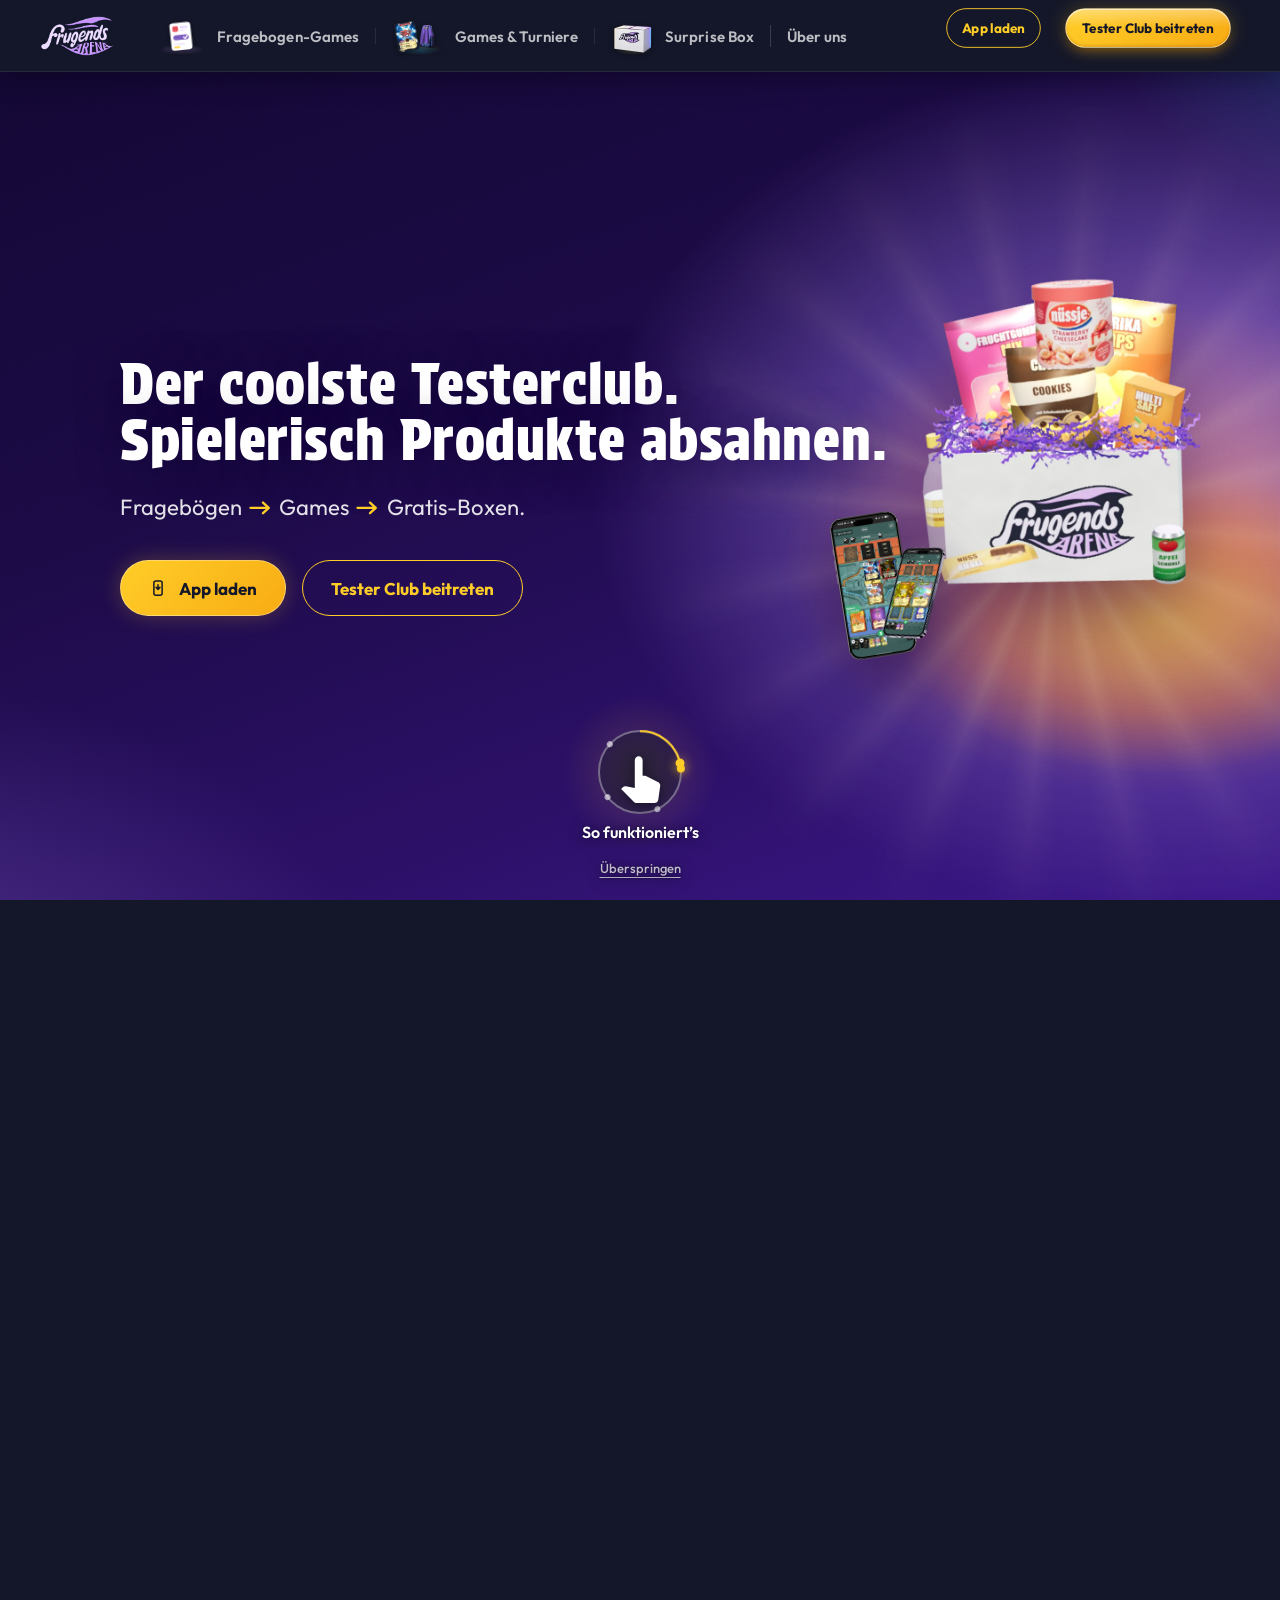
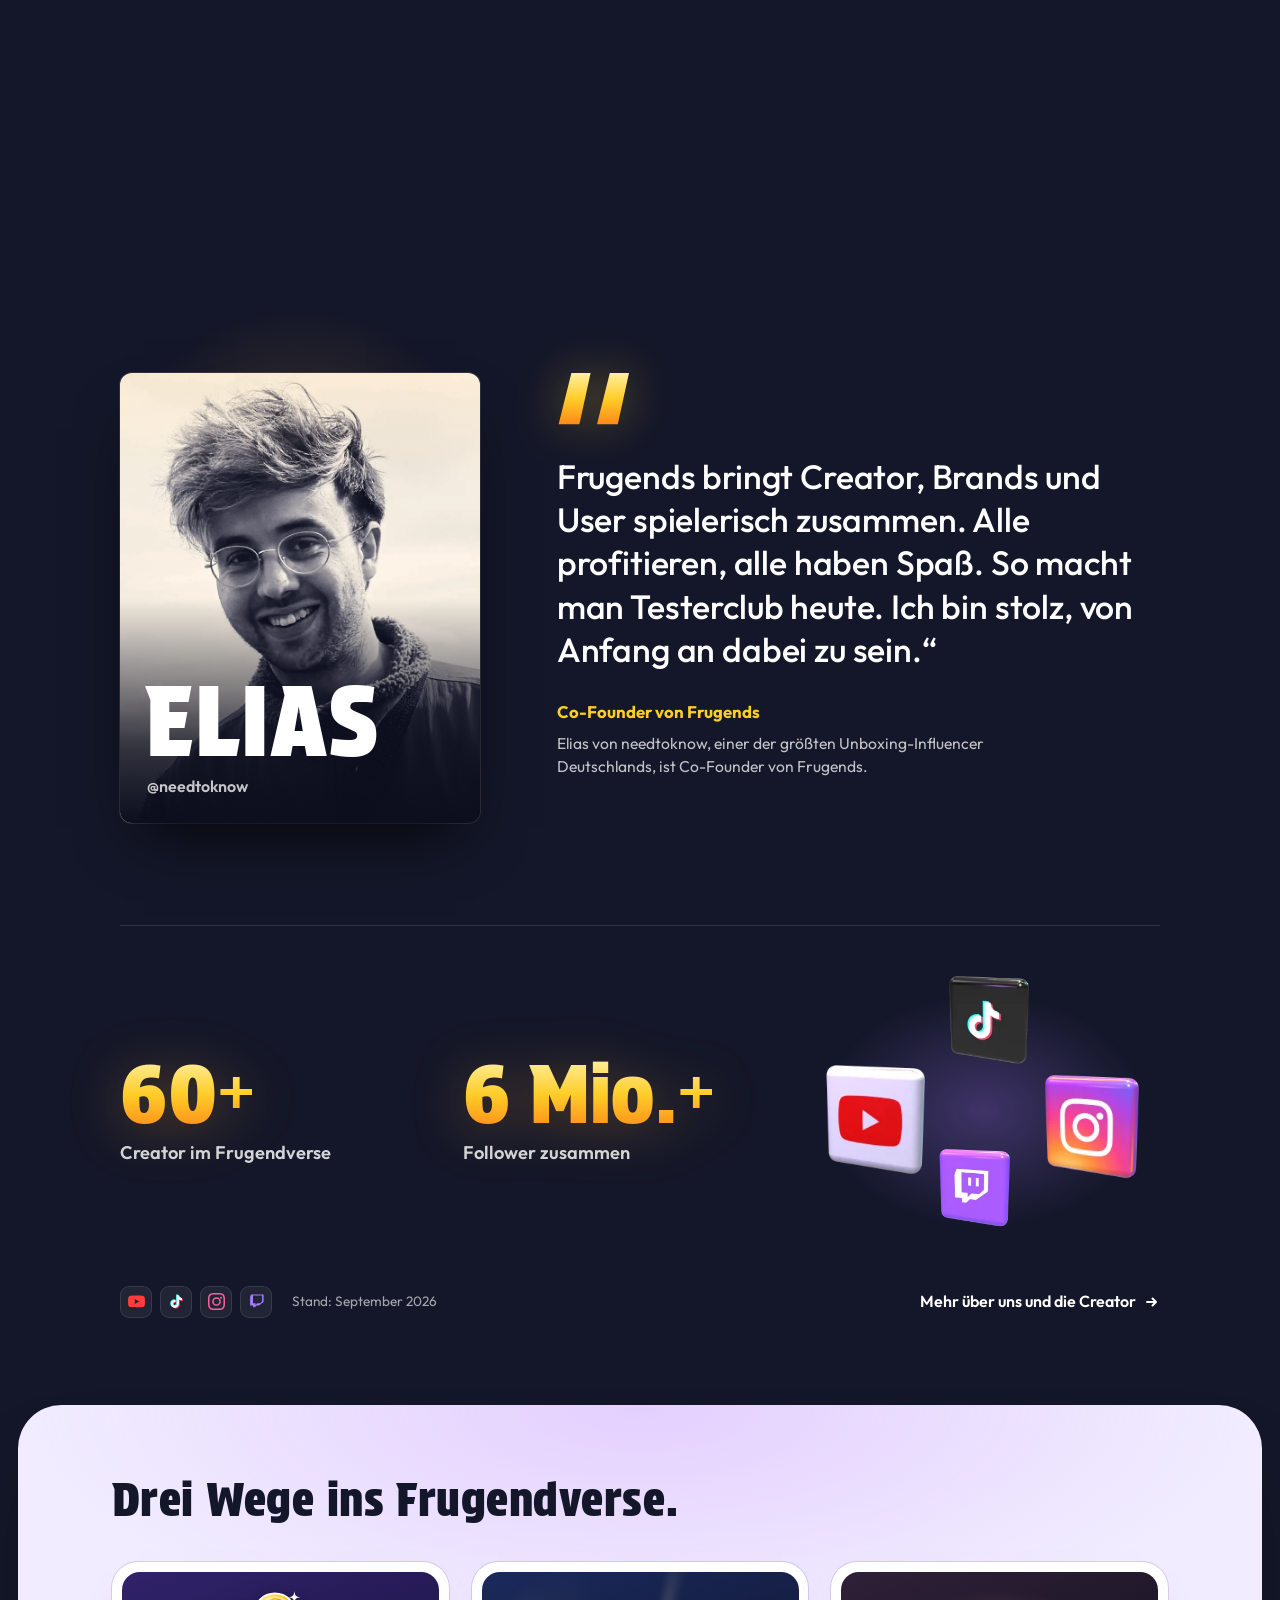
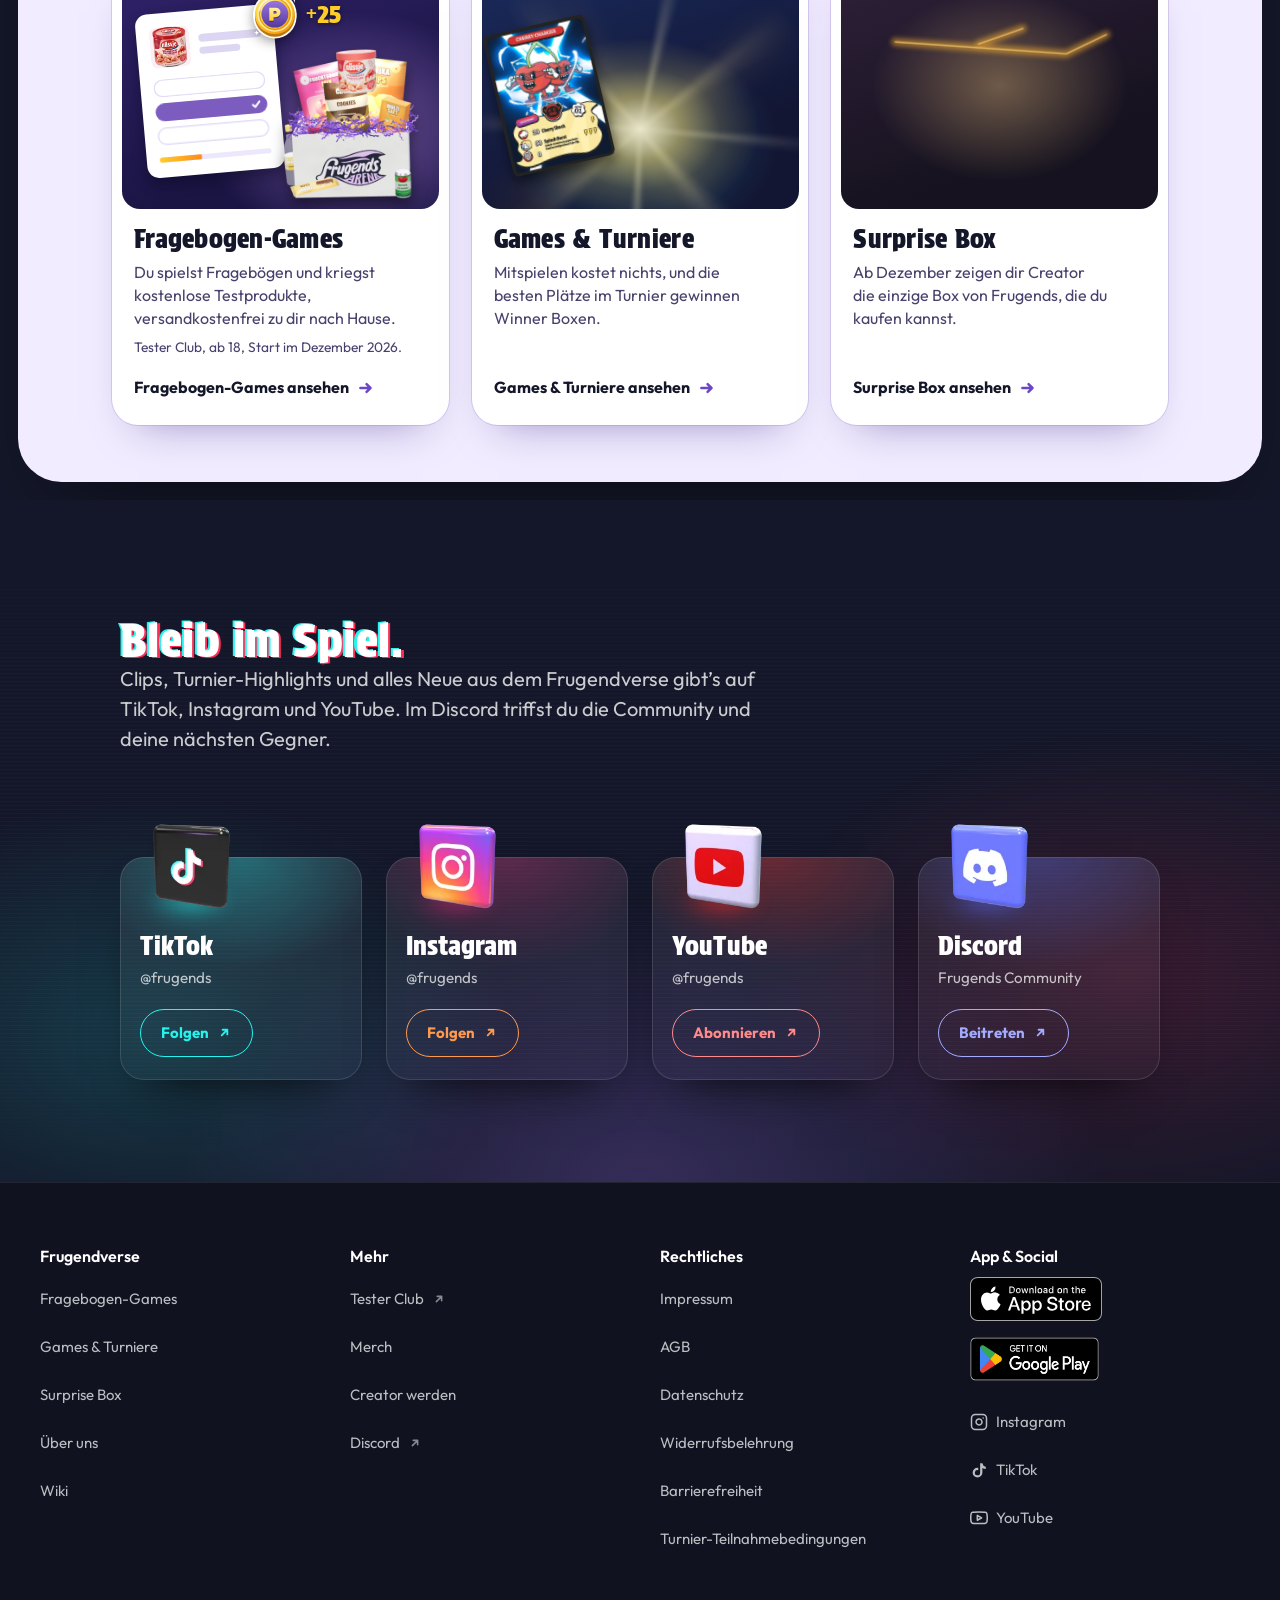
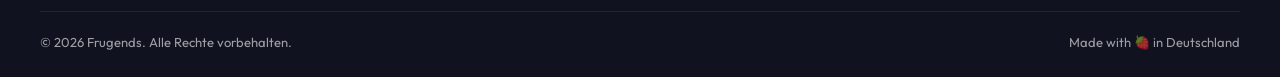
==== commit a75510a8: "staging: Export HEAD@ed014ea (2026-10-22 19:23)" ====
--- a/index.html
+++ b/index.html
@@ -11,8 +11,8 @@
     
 
     
-      <title>Frugends — Mit Power ins Frugendverse!</title>
-      <meta name="description" content="Frugends ist das Online-Kartenspiel mit kostenlosen Live-Turnieren in der Arena. Am Ende entscheidet dein Können. Mit Power ins Frugendverse!">
+      <title>Frugends — Der coolste Testerclub</title>
+      <meta name="description" content="Spielerisch Produkte absahnen: Spiel Fragebogen-Games für Gratis-Boxen, hol dir in Turnieren echte Rewards und sammle mit jedem Spiel Frugends Points.">
       
     
 
@@ -20,11 +20,11 @@
     <link rel="apple-touch-icon" sizes="180x180" href="assets/apple-touch-icon.png">
 
 
-    <link href="assets/tokens.css?v=mvjx7hfe" rel="stylesheet" type="text/css" media="all" />
-    <link href="assets/base.css?v=mvjx7hfe" rel="stylesheet" type="text/css" media="all" />
-    <link href="assets/components.css?v=mvjx7hfe" rel="stylesheet" type="text/css" media="all" />
-    <link href="assets/fg-design.css?v=mvjx7hfe" rel="stylesheet" type="text/css" media="all" />
-    <link href="assets/fg-app-modal.css?v=mvjx7hfe" rel="stylesheet" type="text/css" media="all" />
+    <link href="assets/tokens.css?v=mvjxis4f" rel="stylesheet" type="text/css" media="all" />
+    <link href="assets/base.css?v=mvjxis4f" rel="stylesheet" type="text/css" media="all" />
+    <link href="assets/components.css?v=mvjxis4f" rel="stylesheet" type="text/css" media="all" />
+    <link href="assets/fg-design.css?v=mvjxis4f" rel="stylesheet" type="text/css" media="all" />
+    <link href="assets/fg-app-modal.css?v=mvjxis4f" rel="stylesheet" type="text/css" media="all" />
 
     <style>
       /* Shopify wickelt jede Section in einen Wrapper-DIV. Die Shell
@@ -76,16 +76,19 @@
 <meta property="og:type" content="website">
 <meta property="og:site_name" content="Frugends">
 <meta property="og:locale" content="de_DE">
-<meta property="og:title" content="Frugends — Mit Power ins Frugendverse!">
-<meta property="og:description" content="Frugends ist das Online-Kartenspiel mit kostenlosen Live-Turnieren in der Arena. Am Ende entscheidet dein Können. Mit Power ins Frugendverse!">
+<meta property="og:title" content="Frugends — Der coolste Testerclub">
+<meta property="og:description" content="Spielerisch Produkte absahnen: Spiel Fragebogen-Games für Gratis-Boxen, hol dir in Turnieren echte Rewards und sammle mit jedem Spiel Frugends Points.">
 <meta property="og:url" content="https://frugends.com">
-<meta property="og:image" content="https://christo-malaga.github.io/frugends-relaunch-staging/assets/og-default.png">
+<meta property="og:image" content="https://christo-malaga.github.io/frugends-relaunch-staging/assets/fg-og-start.jpg">
+<meta property="og:image:secure_url" content="https://christo-malaga.github.io/frugends-relaunch-staging/assets/fg-og-start.jpg">
 <meta property="og:image:width" content="1200">
 <meta property="og:image:height" content="630">
+<meta property="og:image:alt" content="Frugends: Der coolste Testerclub. Spielerisch Produkte absahnen. Ein Handy mit dem Kartenspiel und eine offene Testbox voller Produkte.">
 <meta name="twitter:card" content="summary_large_image">
-<meta name="twitter:title" content="Frugends — Mit Power ins Frugendverse!">
-<meta name="twitter:description" content="Frugends ist das Online-Kartenspiel mit kostenlosen Live-Turnieren in der Arena. Am Ende entscheidet dein Können. Mit Power ins Frugendverse!">
-<meta name="twitter:image" content="https://christo-malaga.github.io/frugends-relaunch-staging/assets/og-default.png">
+<meta name="twitter:title" content="Frugends — Der coolste Testerclub">
+<meta name="twitter:description" content="Spielerisch Produkte absahnen: Spiel Fragebogen-Games für Gratis-Boxen, hol dir in Turnieren echte Rewards und sammle mit jedem Spiel Frugends Points.">
+<meta name="twitter:image" content="https://christo-malaga.github.io/frugends-relaunch-staging/assets/fg-og-start.jpg">
+<meta name="twitter:image:alt" content="Frugends: Der coolste Testerclub. Spielerisch Produkte absahnen. Ein Handy mit dem Kartenspiel und eine offene Testbox voller Produkte.">
 
     
 
@@ -288,43 +291,43 @@
     }, { passive: true });
   })(document.documentElement);
 </script>
-<link href="assets/fgi-hero.css?v=mvjx7hfe" rel="stylesheet" type="text/css" media="all" />
+<link href="assets/fgi-hero.css?v=mvjxis4f" rel="stylesheet" type="text/css" media="all" />
 <section class="fgi fgi-insel" data-fg-island="hero" data-section-id="template--local__hero">
   <div data-fg-root>
 <div class="fgi-fallback"><div class="fgi-fallback__erst"><div class="h3d__intro"><div class="h3d__intro-inner container"><div class="p-hero__text fgi-intro"><h1 id="hero-titel" class="p-hero__titel fgi-titel"><span class="fgi-titel__satz">Der coolste Testerclub.</span> <span class="fgi-titel__satz">Spielerisch Produkte absahnen.</span></h1><p class="p-hero__sub fgi-unterzeile"><span class="p-hero__satz"><span class="p-hero__vorpfeil">Fragebögen<svg class="p-hero__pfeil" viewBox="0 0 24 14" aria-hidden="true" focusable="false"><path d="M1.5 7h19M14.5 1.5L20.5 7l-6 5.5" fill="none" stroke="currentColor" stroke-width="2.4" stroke-linecap="round" stroke-linejoin="round"></path></svg></span> <span class="p-hero__vorpfeil">Games<svg class="p-hero__pfeil" viewBox="0 0 24 14" aria-hidden="true" focusable="false"><path d="M1.5 7h19M14.5 1.5L20.5 7l-6 5.5" fill="none" stroke="currentColor" stroke-width="2.4" stroke-linecap="round" stroke-linejoin="round"></path></svg></span> <span class="p-hero__wort">Gratis-Boxen.</span></span></p><div class="fgi-aufrufe"><div class="fgi-aufruf"><button type="button" class="fg-pille fg-pille--gross fgi-app" aria-haspopup="dialog" data-app-ort="hero" data-store-ios="https://apps.apple.com/de/app/frugends/id6749146042?ct=hp-hero" data-store-android="https://play.google.com/store/apps/details?id=com.frugends.mobile&amp;referrer=utm_source%3Dfrugends.com%26utm_medium%3Dreferral%26utm_campaign%3Dwebsite%26utm_content%3Dhero"><svg class="fg-pille__ico" viewBox="0 0 24 24" aria-hidden="true" focusable="false"><rect x="6.5" y="2.5" width="11" height="19" rx="2.6" fill="none" stroke="currentColor" stroke-width="2"></rect><path d="M12 7.5v6.2M9.4 11.2 12 13.8l2.6-2.6" fill="none" stroke="currentColor" stroke-width="2" stroke-linecap="round" stroke-linejoin="round"></path></svg><span class="fgi-lang">App laden</span><span class="fgi-kurz" aria-hidden="true">App laden</span></button></div><div class="fgi-aufruf"><a class="fg-pille fg-pille--gross fg-pille--linie fgi-tc" href="https://testerclub.frugends.com/?utm_source=frugends.com&amp;utm_medium=referral&amp;utm_campaign=website&amp;utm_content=hero" target="_blank" rel="noopener" title="Voranmeldung als Tester: Bewerbung jetzt, ab 18, Start des Tester Clubs im Dezember 2026"><span class="fgi-lang">Tester Club beitreten</span><span class="fgi-kurz" aria-hidden="true">Tester Club beitreten</span></a></div></div></div><div class="fgi-startbild" aria-hidden="true"><div class="fgi-startbild__welt"><div class="fgi-startbild__licht"></div><div class="fgi-startbild__strahlen"></div><div class="fgi-startbild__korn"></div></div><div class="fgi-startbild__dinge"><span class="fgi-startbild__ding fgi-startbild__ding--box"></span><span class="fgi-startbild__ding fgi-startbild__ding--handy"></span></div></div></div></div><button type="button" class="h3d__hinweis" data-ruht="" aria-label="Weiter" aria-describedby=":R9:"><span class="h3d__hinweis-inhalt"><span class="h3d__dial" aria-hidden="true"><span class="h3d__dial-glut"></span><span class="h3d__dial-welle"></span><span class="h3d__dial-spur"></span><span class="h3d__dial-halb h3d__dial-halb--r"><span class="h3d__dial-bogen"></span></span><span class="h3d__dial-halb h3d__dial-halb--l"><span class="h3d__dial-bogen"></span></span><span class="h3d__dial-station" style="--w:77.42deg"></span><span class="h3d__dial-station" style="--w:154.84deg"></span><span class="h3d__dial-station" style="--w:232.26deg"></span><span class="h3d__dial-station" style="--w:312.58deg"></span><span class="h3d__dial-kopf"></span><span class="h3d__dial-mitte"><span class="h3d__geste"><span class="h3d__geste-welle"></span><span class="h3d__geste-hand"><svg viewBox="4 4 16 20" focusable="false" aria-hidden="true"><path fill="currentColor" d="M18.84 15.87l-4.54-2.26c-.17-.07-.35-.11-.54-.11H13v-6c0-.83-.67-1.5-1.5-1.5S10 6.67 10 7.5v10.74l-3.43-.72c-.08-.01-.15-.03-.24-.03-.31 0-.59.13-.79.33l-.79.8 4.94 4.94c.27.27.65.44 1.06.44h6.79c.75 0 1.36-.55 1.47-1.28l.75-5.27c.01-.07.02-.14.02-.2 0-.62-.38-1.16-.91-1.38z"></path></svg></span></span></span></span></span></button><span id=":R9:" class="h3d__hinweis-sr">So funktioniert’s</span><span class="fgi-tipp__text" aria-hidden="true">So funktioniert’s</span><a class="fgi-tipp__weg" href="#fgi-nach-hero">Überspringen</a></div><ol id="fgi-beats" class="fgi-fallback__beats" aria-label="Das Frugendverse"><li><strong>Free Unboxing für deine Fragebogen-Games.</strong> Spiel dich durch die Fragen und hol dir die Testbox mit neuen Sachen cooler Brands. Versand inklusive, ab 18. <a href="pages/fragebogen-games/">Fragebogen-Game ausprobieren</a></li><li><strong>Krasse Turniere, echte Rewards.</strong> Jetzt das Kartenspiel, ab Dezember ein zweites Game. Die Besten im Turnier holen Winner Boxen. <a href="pages/turniere/">Games &amp; Turniere ansehen</a></li><li><strong>Die Surprise Box. Ab Dezember.</strong> Deine Lieblings-Creator zeigen sie zuerst, dann packst du selbst aus. Die einzige Box von Frugends, die du kaufen kannst. <a href="pages/surprise-box/">Surprise Box ansehen</a></li><li><strong>Jedes Spiel bringt Frugends Points.</strong> Sammle sie, steig Level für Level auf und hol dir Rewards. Je mehr Points, desto größer die Box.</li></ol><span id="fgi-nach-hero" class="fgi-nach-hero" tabindex="-1"></span></div>
   </div>
 </section>
-<script type="module" src="assets/fgi-hero.js?v=mvjx7hfe"></script>
+<script type="module" src="assets/fgi-hero.js?v=mvjxis4f"></script>
 
 
 </div>
-<div id="shopify-section-template--local__creator" class="shopify-section"><link href="assets/fgi-elias.css?v=mvjx7hfe" rel="stylesheet" type="text/css" media="all" />
+<div id="shopify-section-template--local__creator" class="shopify-section"><link href="assets/fgi-elias.css?v=mvjxis4f" rel="stylesheet" type="text/css" media="all" />
 <section id="creator" class="fgi fgi-insel fgi-elias-insel" data-fg-island="elias" data-section-id="template--local__creator" aria-labelledby="creator-titel">
   <div data-fg-root>
 <div class="fge"><div class="fge__innen"><h2 id="creator-titel" class="fge-sr">Creator im Frugendverse</h2><figure class="fge__stimme"><div class="fge__bild"><figure class="rw-held"><div class="rw-held__bild"><img src="assets/fgi-elias-giOr6X70.webp" width="800" height="1000" alt="Elias (@needtoknow), Co-Founder von Frugends" loading="lazy" decoding="async"/></div><figcaption><span class="rw-held__name">Elias</span><span class="rw-held__handle">@needtoknow</span></figcaption></figure></div><blockquote class="fge__zitat"><svg class="fge__marke" viewBox="0 0 96 64" aria-hidden="true" focusable="false"><defs><linearGradient id="fge-marke-gold" x1="0" y1="0" x2="0" y2="1"><stop offset="0" stop-color="#ffefa0"></stop><stop offset="0.5" stop-color="#ffcd28"></stop><stop offset="1" stop-color="#ff8a1a"></stop></linearGradient></defs><path d="M18 0h24L28 64H2Z M66 0h24L76 64H50Z" fill="url(#fge-marke-gold)"></path></svg><p>Frugends bringt Creator, Brands und User spielerisch zusammen. Alle profitieren, alle haben Spaß. So macht man Testerclub heute. Ich bin stolz, von Anfang an dabei zu sein.“</p></blockquote><figcaption class="fge__von"><span class="fge__rolle">Co-Founder von Frugends</span><span class="fge__satz">Elias von needtoknow, einer der größten Unboxing-Influencer Deutschlands, ist Co-Founder von Frugends.</span></figcaption></figure><div class="fge-band"><dl class="fge-kpis"><div class="fge-kpi fge-kpi--creator"><dt>Creator im Frugendverse</dt><dd><span class="fge-sr">60+</span><span class="fge-kpi__zahl" data-kpi="creator" aria-hidden="true">60+</span></dd></div><div class="fge-kpi fge-kpi--follower"><dt>Follower zusammen</dt><dd><span class="fge-sr">6 Mio.+</span><span class="fge-kpi__zahl" data-kpi="follower" aria-hidden="true">6 Mio.+</span></dd></div></dl><div class="fge-kacheln"><span class="fge-kachel fge-kachel--0"><span class="fg-kachel fg-kachel--youtube" aria-hidden="true"><img class="fg-kachel__streifen" src="assets/fg-kachel-youtube.webp" width="4608" height="192" alt="" loading="lazy" decoding="async" draggable="false"/></span></span><span class="fge-kachel fge-kachel--1"><span class="fg-kachel fg-kachel--tiktok" aria-hidden="true"><img class="fg-kachel__streifen" src="assets/fg-kachel-tiktok.webp" width="4608" height="192" alt="" loading="lazy" decoding="async" draggable="false"/></span></span><span class="fge-kachel fge-kachel--2"><span class="fg-kachel fg-kachel--instagram" aria-hidden="true"><img class="fg-kachel__streifen" src="assets/fg-kachel-instagram.webp" width="4608" height="192" alt="" loading="lazy" decoding="async" draggable="false"/></span></span><span class="fge-kachel fge-kachel--3"><span class="fg-kachel fg-kachel--twitch" aria-hidden="true"><img class="fg-kachel__streifen" src="assets/fg-kachel-twitch.webp" width="4608" height="192" alt="" loading="lazy" decoding="async" draggable="false"/></span></span></div><div class="fge-band__fuss"><ul class="fge-glyphen" aria-label="Plattformen der Creator"><li class="fge-glyph fge-glyph--youtube"><svg viewBox="0 0 24 24" aria-hidden="true" focusable="false"><path d="M23.5 6.2a3.02 3.02 0 0 0-2.12-2.14C19.5 3.55 12 3.55 12 3.55s-7.5 0-9.38.51A3.02 3.02 0 0 0 .5 6.2 31.5 31.5 0 0 0 0 12a31.5 31.5 0 0 0 .5 5.8 3.02 3.02 0 0 0 2.12 2.14c1.88.51 9.38.51 9.38.51s7.5 0 9.38-.51a3.02 3.02 0 0 0 2.12-2.14A31.5 31.5 0 0 0 24 12a31.5 31.5 0 0 0-.5-5.8zM9.6 15.6V8.4l6.2 3.6z" fill="currentColor" fill-rule="evenodd"></path></svg><span class="fge-sr">YouTube</span></li><li class="fge-glyph fge-glyph--tiktok"><svg viewBox="0 0 24 24" aria-hidden="true" focusable="false"><path d="M16.6 5.82s.51.5 0 0A4.28 4.28 0 0 1 15.54 3h-3.09v12.4a2.59 2.59 0 0 1-2.59 2.5 2.6 2.6 0 0 1-2.6-2.6c0-1.72 1.66-3.01 3.37-2.48V9.66c-3.45-.46-6.47 2.22-6.47 5.64 0 3.33 2.76 5.7 5.69 5.7 3.14 0 5.69-2.55 5.69-5.7V9.01a7.35 7.35 0 0 0 4.3 1.38V7.3s-1.88.09-3.24-1.48z" fill="#25F4EE" transform="translate(-1.2,-0.8)"></path><path d="M16.6 5.82s.51.5 0 0A4.28 4.28 0 0 1 15.54 3h-3.09v12.4a2.59 2.59 0 0 1-2.59 2.5 2.6 2.6 0 0 1-2.6-2.6c0-1.72 1.66-3.01 3.37-2.48V9.66c-3.45-.46-6.47 2.22-6.47 5.64 0 3.33 2.76 5.7 5.69 5.7 3.14 0 5.69-2.55 5.69-5.7V9.01a7.35 7.35 0 0 0 4.3 1.38V7.3s-1.88.09-3.24-1.48z" fill="#FE2C55" transform="translate(1.2,0.8)"></path><path d="M16.6 5.82s.51.5 0 0A4.28 4.28 0 0 1 15.54 3h-3.09v12.4a2.59 2.59 0 0 1-2.59 2.5 2.6 2.6 0 0 1-2.6-2.6c0-1.72 1.66-3.01 3.37-2.48V9.66c-3.45-.46-6.47 2.22-6.47 5.64 0 3.33 2.76 5.7 5.69 5.7 3.14 0 5.69-2.55 5.69-5.7V9.01a7.35 7.35 0 0 0 4.3 1.38V7.3s-1.88.09-3.24-1.48z" fill="#fff"></path></svg><span class="fge-sr">TikTok</span></li><li class="fge-glyph fge-glyph--instagram"><svg viewBox="0 0 24 24" aria-hidden="true" focusable="false"><path d="M12 2.16c3.2 0 3.58.01 4.85.07 3.25.15 4.77 1.69 4.92 4.92.06 1.27.07 1.65.07 4.85s-.01 3.58-.07 4.85c-.15 3.23-1.66 4.77-4.92 4.92-1.27.06-1.65.07-4.85.07s-3.58-.01-4.85-.07c-3.26-.15-4.77-1.7-4.92-4.92-.06-1.27-.07-1.65-.07-4.85s.01-3.58.07-4.85C2.38 3.92 3.9 2.38 7.15 2.23 8.42 2.17 8.8 2.16 12 2.16M12 0C8.74 0 8.33.01 7.05.07 2.7.27.27 2.69.07 7.05.01 8.33 0 8.74 0 12s.01 3.67.07 4.95c.2 4.36 2.62 6.78 6.98 6.98C8.33 23.99 8.74 24 12 24s3.67-.01 4.95-.07c4.35-.2 6.78-2.62 6.98-6.98.06-1.28.07-1.69.07-4.95s-.01-3.67-.07-4.95c-.2-4.35-2.62-6.78-6.98-6.98C15.67.01 15.26 0 12 0m0 5.84A6.16 6.16 0 1 0 18.16 12 6.16 6.16 0 0 0 12 5.84M12 16a4 4 0 1 1 4-4 4 4 0 0 1-4 4m6.41-10.85a1.44 1.44 0 1 0 1.44 1.44 1.44 1.44 0 0 0-1.44-1.44z" fill="currentColor" fill-rule="evenodd"></path></svg><span class="fge-sr">Instagram</span></li><li class="fge-glyph fge-glyph--twitch"><svg viewBox="0 0 24 24" aria-hidden="true" focusable="false"><path d="M4.27 2 3 5.27v12.46h4.27V20h2.4l2.26-2.27h3.47L22 12.53V2zm15.6 9.87-2.67 2.66h-4.27l-2.33 2.34v-2.34H7.07V3.6h12.8z" fill="currentColor" fill-rule="evenodd"></path></svg><span class="fge-sr">Twitch</span></li></ul><p class="fge__stand">Stand: September 2026</p><a class="fge__link" href="pages/uber-uns/#creator">Mehr über uns und die Creator<svg viewBox="0 0 16 16" width="16" height="16" aria-hidden="true" focusable="false"><path d="M3 8h9M8.5 4.5 12 8l-3.5 3.5" fill="none" stroke="currentColor" stroke-width="2" stroke-linecap="round" stroke-linejoin="round"></path></svg></a></div></div></div></div>
   </div>
 </section>
-<script type="module" src="assets/fgi-elias.js?v=mvjx7hfe"></script>
+<script type="module" src="assets/fgi-elias.js?v=mvjxis4f"></script>
 
 
 </div>
-<div id="shopify-section-template--local__tueren" class="shopify-section"><link href="assets/fgi-tueren.css?v=mvjx7hfe" rel="stylesheet" type="text/css" media="all" />
+<div id="shopify-section-template--local__tueren" class="shopify-section"><link href="assets/fgi-tueren.css?v=mvjxis4f" rel="stylesheet" type="text/css" media="all" />
 <section class="fgi fgi-insel" data-fg-island="tueren" data-du-bist-hier="keine" data-section-id="template--local__tueren">
   <div data-fg-root>
 <div class="fgw-sektion"><div class="fgw-sektion__innen"><p class="fgw-hier fgw-hier--fragebogen-games" aria-current="page"><span class="fgw-hier__punkt" aria-hidden="true"></span><span class="fgw-hier__vor">Du bist hier:</span><strong class="fgw-hier__name">Fragebogen-Games</strong><span class="fg-szene fgw-hier__szene" aria-hidden="true"><img class="fg-szene__folge" src="assets/fg-nav-szene-fragebogen.webp" width="2304" height="96" alt="" loading="lazy" decoding="async" draggable="false"/></span></p><p class="fgw-hier fgw-hier--turniere" aria-current="page"><span class="fgw-hier__punkt" aria-hidden="true"></span><span class="fgw-hier__vor">Du bist hier:</span><strong class="fgw-hier__name">Games &amp; Turniere</strong><span class="fg-szene fgw-hier__szene" aria-hidden="true"><img class="fg-szene__folge" src="assets/fg-nav-szene-turniere.webp" width="2304" height="96" alt="" loading="lazy" decoding="async" draggable="false"/></span></p><p class="fgw-hier fgw-hier--surprise-box" aria-current="page"><span class="fgw-hier__punkt" aria-hidden="true"></span><span class="fgw-hier__vor">Du bist hier:</span><strong class="fgw-hier__name">Surprise Box</strong><span class="fg-szene fgw-hier__szene" aria-hidden="true"><img class="fg-szene__folge" src="assets/fg-nav-szene-surprise.webp" width="2304" height="96" alt="" loading="lazy" decoding="async" draggable="false"/></span></p><h2 class="fgw-sektion__titel"><span class="fgw-titel--start">Drei Wege ins Frugendverse.</span><span class="fgw-titel--pfad">Noch zwei Wege ins Frugendverse.</span></h2><ul class="fgw-liste"><li class="fgw fgw--fragebogen-games"><div class="fgw__szene" aria-hidden="true"><span class="fgw-fb__bogen"><span class="fgw-fb__kopf"><img class="fgw-fb__produkt" src="assets/fgi-nuessje-strawberry-cheesecake-aSY-u2sn.webp" width="300" height="300" alt="" loading="lazy" decoding="async" draggable="false"/><span class="fgw-fb__frage"><i></i><i></i></span></span><span class="fgw-fb__antworten"><i class="fgw-fb__antwort"></i><i class="fgw-fb__antwort fgw-fb__antwort--wahl"><svg viewBox="0 0 16 16" aria-hidden="true" focusable="false"><path d="M3.5 8.5 6.5 11.5 12.5 4.5"></path></svg></i><i class="fgw-fb__antwort"></i></span><span class="fgw-fb__fortschritt"><i></i></span></span><span class="fgw-fb__muenze"><img src="data:image/svg+xml,%3Csvg%20xmlns%3D%22http%3A%2F%2Fwww.w3.org%2F2000%2Fsvg%22%20viewBox%3D%220%200%20120%20120%22%3E%3Cdefs%3E%0A%3CradialGradient%20id%3D%22f%22%20cx%3D%22.34%22%20cy%3D%22.3%22%20r%3D%22.85%22%3E%3Cstop%20offset%3D%220%22%20stop-color%3D%22%23fff4b8%22%2F%3E%3Cstop%20offset%3D%22.42%22%20stop-color%3D%22%23ffd23d%22%2F%3E%3Cstop%20offset%3D%221%22%20stop-color%3D%22%23f0960c%22%2F%3E%3C%2FradialGradient%3E%0A%3ClinearGradient%20id%3D%22m%22%20x1%3D%220%22%20y1%3D%220%22%20x2%3D%220%22%20y2%3D%221%22%3E%3Cstop%20offset%3D%220%22%20stop-color%3D%22%239a76e0%22%2F%3E%3Cstop%20offset%3D%221%22%20stop-color%3D%22%2355399a%22%2F%3E%3C%2FlinearGradient%3E%0A%3ClinearGradient%20id%3D%22p%22%20x1%3D%220%22%20y1%3D%220%22%20x2%3D%220%22%20y2%3D%221%22%3E%3Cstop%20offset%3D%220%22%20stop-color%3D%22%23fff1a8%22%2F%3E%3Cstop%20offset%3D%221%22%20stop-color%3D%22%23ffcd28%22%2F%3E%3C%2FlinearGradient%3E%0A%3C%2Fdefs%3E%0A%3Cg%20transform%3D%22translate(56%2058)%22%3E%3Ccircle%20cy%3D%226%22%20r%3D%2250%22%20fill%3D%22%23fff%22%2F%3E%3Ccircle%20r%3D%2250%22%20fill%3D%22%23fff%22%2F%3E%0A%3Ccircle%20cy%3D%226%22%20r%3D%2246%22%20fill%3D%22%23bf760a%22%2F%3E%3Ccircle%20r%3D%2246%22%20fill%3D%22url(%23f)%22%2F%3E%0A%3Ccircle%20r%3D%2239%22%20fill%3D%22none%22%20stroke%3D%22%23ffeaa3%22%20stroke-width%3D%223%22%2F%3E%3Ccircle%20r%3D%2235.5%22%20fill%3D%22none%22%20stroke%3D%22%23c9820c%22%20stroke-width%3D%222%22%20opacity%3D%22.75%22%2F%3E%0A%3Ccircle%20r%3D%2231%22%20fill%3D%22url(%23m)%22%2F%3E%0A%3Cpath%20d%3D%22M-13%20-15H2A11%2011%200%200%201%202%207H-3V15H-13ZM-3%20-7H1A3%203%200%200%201%201%20-1H-3Z%22%20transform%3D%22translate(0%202.6)%22%20fill%3D%22%2324173f%22%20fill-rule%3D%22evenodd%22%20opacity%3D%22.55%22%2F%3E%0A%3Cpath%20d%3D%22M-13%20-15H2A11%2011%200%200%201%202%207H-3V15H-13ZM-3%20-7H1A3%203%200%200%201%201%20-1H-3Z%22%20fill%3D%22url(%23p)%22%20fill-rule%3D%22evenodd%22%2F%3E%0A%3Cpath%20d%3D%22M-35%20-10A37%2037%200%200%201%20-10%20-35%22%20fill%3D%22none%22%20stroke%3D%22%23fff%22%20stroke-width%3D%225%22%20stroke-linecap%3D%22round%22%20opacity%3D%22.6%22%2F%3E%3C%2Fg%3E%0A%3Cg%20transform%3D%22translate(101%2019)%22%3E%3Cpath%20d%3D%22M0%20-14C1.5%20-3%203%20-1.5%2014%200C3%201.5%201.5%203%200%2014C-1.5%203%20-3%201.5%20-14%200C-3%20-1.5%20-1.5%20-3%200%20-14Z%22%20fill%3D%22%23fff%22%2F%3E%3C%2Fg%3E%0A%3Cg%20transform%3D%22translate(14%20101)%20scale(.5)%22%3E%3Cpath%20d%3D%22M0%20-14C1.5%20-3%203%20-1.5%2014%200C3%201.5%201.5%203%200%2014C-1.5%203%20-3%201.5%20-14%200C-3%20-1.5%20-1.5%20-3%200%20-14Z%22%20fill%3D%22%23fff%22%2F%3E%3C%2Fg%3E%0A%3C%2Fsvg%3E" width="120" height="120" alt="" draggable="false"/><b>+25</b></span><span class="fgw-fb__box fgw__vt"><img class="fgw-fb__boxbild" src="assets/fgi-surprise-box-v5W9mDfN.webp" width="680" height="720" alt="" loading="lazy" decoding="async" draggable="false"/></span></div><div class="fgw__text"><h3 class="fgw__titel">Fragebogen-Games</h3><p class="fgw__satz">Du spielst Fragebögen und kriegst kostenlose Testprodukte, versandkostenfrei zu dir nach Hause.</p><p class="fgw__hinweis">Tester Club, ab 18, Start im Dezember 2026.</p><a class="fgw__link" href="pages/fragebogen-games/">Fragebogen-Games ansehen<svg viewBox="0 0 16 16" aria-hidden="true" focusable="false"><path d="M3 8h9M8.5 4.5 12 8l-3.5 3.5"></path></svg></a></div></li><li class="fgw fgw--turniere"><div class="fgw__szene" aria-hidden="true"><span class="vt-glanz" aria-hidden="true"><i class="vt-glanz__strahlen"></i><i class="vt-glanz__strahlen vt-glanz__strahlen--2"></i><i class="vt-glanz__halo"></i><svg class="vt-glanz__funke" viewBox="-14 -14 28 28" style="left:13%;top:15%;--d:0s;--s:1"><path d="M0 -14C1.5 -3 3 -1.5 14 0C3 1.5 1.5 3 0 14C-1.5 3 -3 1.5 -14 0C-3 -1.5 -1.5 -3 0 -14Z"></path></svg><svg class="vt-glanz__funke" viewBox="-14 -14 28 28" style="left:86%;top:10%;--d:1.1s;--s:0.7"><path d="M0 -14C1.5 -3 3 -1.5 14 0C3 1.5 1.5 3 0 14C-1.5 3 -3 1.5 -14 0C-3 -1.5 -1.5 -3 0 -14Z"></path></svg><svg class="vt-glanz__funke" viewBox="-14 -14 28 28" style="left:92%;top:38%;--d:2.4s;--s:1"><path d="M0 -14C1.5 -3 3 -1.5 14 0C3 1.5 1.5 3 0 14C-1.5 3 -3 1.5 -14 0C-3 -1.5 -1.5 -3 0 -14Z"></path></svg><svg class="vt-glanz__funke" viewBox="-14 -14 28 28" style="left:7%;top:42%;--d:3.2s;--s:0.7"><path d="M0 -14C1.5 -3 3 -1.5 14 0C3 1.5 1.5 3 0 14C-1.5 3 -3 1.5 -14 0C-3 -1.5 -1.5 -3 0 -14Z"></path></svg><svg class="vt-glanz__funke" viewBox="-14 -14 28 28" style="left:64%;top:4%;--d:1.7s;--s:0.85"><path d="M0 -14C1.5 -3 3 -1.5 14 0C3 1.5 1.5 3 0 14C-1.5 3 -3 1.5 -14 0C-3 -1.5 -1.5 -3 0 -14Z"></path></svg><svg class="vt-glanz__funke" viewBox="-14 -14 28 28" style="left:31%;top:6%;--d:2.9s;--s:0.6"><path d="M0 -14C1.5 -3 3 -1.5 14 0C3 1.5 1.5 3 0 14C-1.5 3 -3 1.5 -14 0C-3 -1.5 -1.5 -3 0 -14Z"></path></svg></span><img class="fgw-gt__karte" src="assets/fgi-card-cherry-charger-Mk6RALkl.webp" width="512" height="708" alt="" loading="lazy" decoding="async" draggable="false"/><img class="fgw-gt__handy" src="assets/turniere-game2-cape.webp" width="640" height="525" alt="" loading="lazy" decoding="async" draggable="false"/><span class="fgw-gt__box fgw__vt"><img class="fgw-gt__boxbild" src="assets/wb-box-winner.webp" width="900" height="675" alt="" loading="lazy" decoding="async" draggable="false"/><span class="fgw-gt__band" style="clip-path:polygon(6% 59.6%, 78% 68.6%, 95.3% 55.4%, 95.3% 69.6%, 78% 83.9%, 6% 73.6%)" aria-hidden="true"></span></span></div><div class="fgw__text"><h3 class="fgw__titel">Games &amp; Turniere</h3><p class="fgw__satz">Mitspielen kostet nichts, und die besten Plätze im Turnier gewinnen Winner Boxen.</p><a class="fgw__link" href="pages/turniere/">Games &amp; Turniere ansehen<svg viewBox="0 0 16 16" aria-hidden="true" focusable="false"><path d="M3 8h9M8.5 4.5 12 8l-3.5 3.5"></path></svg></a></div></li><li class="fgw fgw--surprise-box"><div class="fgw__szene" aria-hidden="true"><span class="fgw-sb__box fgw__vt"><img class="fgw-sb__boxbild" src="assets/fgi-box-zu-IbEmAxs_.webp" width="900" height="675" alt="" loading="lazy" decoding="async" draggable="false"/><img class="fgw-sb__deckel" src="assets/fgi-box-zu-IbEmAxs_.webp" width="900" height="675" alt="" loading="lazy" decoding="async" draggable="false" style="clip-path:polygon(5.8% 16%, 27.8% 5.3%, 95.8% 10.7%, 95.8% 12.1%, 78.7% 22.8%, 5.8% 16.6%)"/><svg class="fgw-sb__fuge" viewBox="0 0 900 675" aria-hidden="true" focusable="false"><defs><filter id="fgw-fuge-weich" x="-10%" y="-60%" width="120%" height="220%"><feGaussianBlur stdDeviation="10"></feGaussianBlur></filter></defs><g class="fgw-sb__hof" filter="url(#fgw-fuge-weich)"><path d="M57 106 L705 151 L857 78"></path><path d="M372 114 L540 55"></path></g><g class="fgw-sb__linie"><path d="M57 106 L705 151 L857 78"></path><path d="M372 114 L540 55"></path></g></svg></span></div><div class="fgw__text"><h3 class="fgw__titel">Surprise Box</h3><p class="fgw__satz">Ab Dezember zeigen dir Creator die einzige Box von Frugends, die du kaufen kannst.</p><a class="fgw__link" href="pages/surprise-box/">Surprise Box ansehen<svg viewBox="0 0 16 16" aria-hidden="true" focusable="false"><path d="M3 8h9M8.5 4.5 12 8l-3.5 3.5"></path></svg></a></div></li></ul></div></div>
   </div>
 </section>
-<script type="module" src="assets/fgi-tueren.js?v=mvjx7hfe"></script>
+<script type="module" src="assets/fgi-tueren.js?v=mvjxis4f"></script>
 
 
 </div>
-<div id="shopify-section-template--local__socials" class="shopify-section"><link href="assets/fgi-socials.css?v=mvjx7hfe" rel="stylesheet" type="text/css" media="all" />
+<div id="shopify-section-template--local__socials" class="shopify-section"><link href="assets/fgi-socials.css?v=mvjxis4f" rel="stylesheet" type="text/css" media="all" />
 <section class="fgi fgi-insel" data-fg-island="socials" data-section-id="template--local__socials" aria-labelledby="socials-titel">
   <div data-fg-root>
 <div class="fgs"><div class="fgs__innen"><h2 id="socials-titel" class="fgs__titel">Bleib im Spiel.</h2><p class="fgs__satz">Clips, Turnier-Highlights und alles Neue aus dem Frugendverse gibt’s auf TikTok, Instagram und YouTube. Im Discord triffst du die Community und deine nächsten Gegner.</p><ul class="fgs__liste"><li class="fgs__punkt" style="--farbe:#25f4ee;--farbe2:#fe2c55;--i:0"><a class="fgs-karte fgs-karte--tiktok" href="https://www.tiktok.com/@frugends" target="_blank" rel="noopener"><span class="fgs-karte__kachel"><span class="fg-kachel fg-kachel--tiktok" aria-hidden="true"><img class="fg-kachel__streifen" src="assets/fg-kachel-tiktok.webp" width="4608" height="192" alt="" loading="lazy" decoding="async" draggable="false"/></span></span><span class="fgs-karte__name">TikTok</span><span class="fgs-karte__handle">@frugends</span><span class="fg-pille fg-pille--linie fgs-karte__tun" style="--pille-farbe:#25f4ee">Folgen<svg class="fg-pille__ico" viewBox="0 0 16 16" aria-hidden="true" focusable="false"><path d="M5 11 11 5M6 5h5v5"></path></svg></span><span class="fg-sr">(neuer Tab)</span></a></li><li class="fgs__punkt" style="--farbe:#d62976;--farbe2:#fa7e1e;--i:1"><a class="fgs-karte fgs-karte--instagram" href="https://www.instagram.com/frugends/" target="_blank" rel="noopener"><span class="fgs-karte__kachel"><span class="fg-kachel fg-kachel--instagram" aria-hidden="true"><img class="fg-kachel__streifen" src="assets/fg-kachel-instagram.webp" width="4608" height="192" alt="" loading="lazy" decoding="async" draggable="false"/></span></span><span class="fgs-karte__name">Instagram</span><span class="fgs-karte__handle">@frugends</span><span class="fg-pille fg-pille--linie fgs-karte__tun" style="--pille-farbe:#ff9a4d">Folgen<svg class="fg-pille__ico" viewBox="0 0 16 16" aria-hidden="true" focusable="false"><path d="M5 11 11 5M6 5h5v5"></path></svg></span><span class="fg-sr">(neuer Tab)</span></a></li><li class="fgs__punkt" style="--farbe:#ff2a2a;--farbe2:#ff7a7a;--i:2"><a class="fgs-karte fgs-karte--youtube" href="https://www.youtube.com/@frugends" target="_blank" rel="noopener"><span class="fgs-karte__kachel"><span class="fg-kachel fg-kachel--youtube" aria-hidden="true"><img class="fg-kachel__streifen" src="assets/fg-kachel-youtube.webp" width="4608" height="192" alt="" loading="lazy" decoding="async" draggable="false"/></span></span><span class="fgs-karte__name">YouTube</span><span class="fgs-karte__handle">@frugends</span><span class="fg-pille fg-pille--linie fgs-karte__tun" style="--pille-farbe:#ff8a8a">Abonnieren<svg class="fg-pille__ico" viewBox="0 0 16 16" aria-hidden="true" focusable="false"><path d="M5 11 11 5M6 5h5v5"></path></svg></span><span class="fg-sr">(neuer Tab)</span></a></li><li class="fgs__punkt" style="--farbe:#5865f2;--farbe2:#8f98ff;--i:3"><a class="fgs-karte fgs-karte--discord" href="https://discord.gg/ZKPhmDGtXy" target="_blank" rel="noopener"><span class="fgs-karte__kachel"><span class="fg-kachel fg-kachel--discord" aria-hidden="true"><img class="fg-kachel__streifen" src="assets/fg-kachel-discord.webp" width="4608" height="192" alt="" loading="lazy" decoding="async" draggable="false"/></span></span><span class="fgs-karte__name">Discord</span><span class="fgs-karte__handle">Frugends Community</span><span class="fg-pille fg-pille--linie fgs-karte__tun" style="--pille-farbe:#a3abff">Beitreten<svg class="fg-pille__ico" viewBox="0 0 16 16" aria-hidden="true" focusable="false"><path d="M5 11 11 5M6 5h5v5"></path></svg></span><span class="fg-sr">(neuer Tab)</span></a></li></ul></div></div>
   </div>
 </section>
-<script type="module" src="assets/fgi-socials.js?v=mvjx7hfe"></script>
+<script type="module" src="assets/fgi-socials.js?v=mvjxis4f"></script>
 
 
 </div>
@@ -523,8 +526,8 @@
 </div>
     
 
-    <script src="assets/main.js?v=mvjx7hfe" defer></script>
-    <script src="assets/fg-nav.js?v=mvjx7hfe" defer></script>
+    <script src="assets/main.js?v=mvjxis4f" defer></script>
+    <script src="assets/fg-nav.js?v=mvjxis4f" defer></script>
 
     
       <script>
